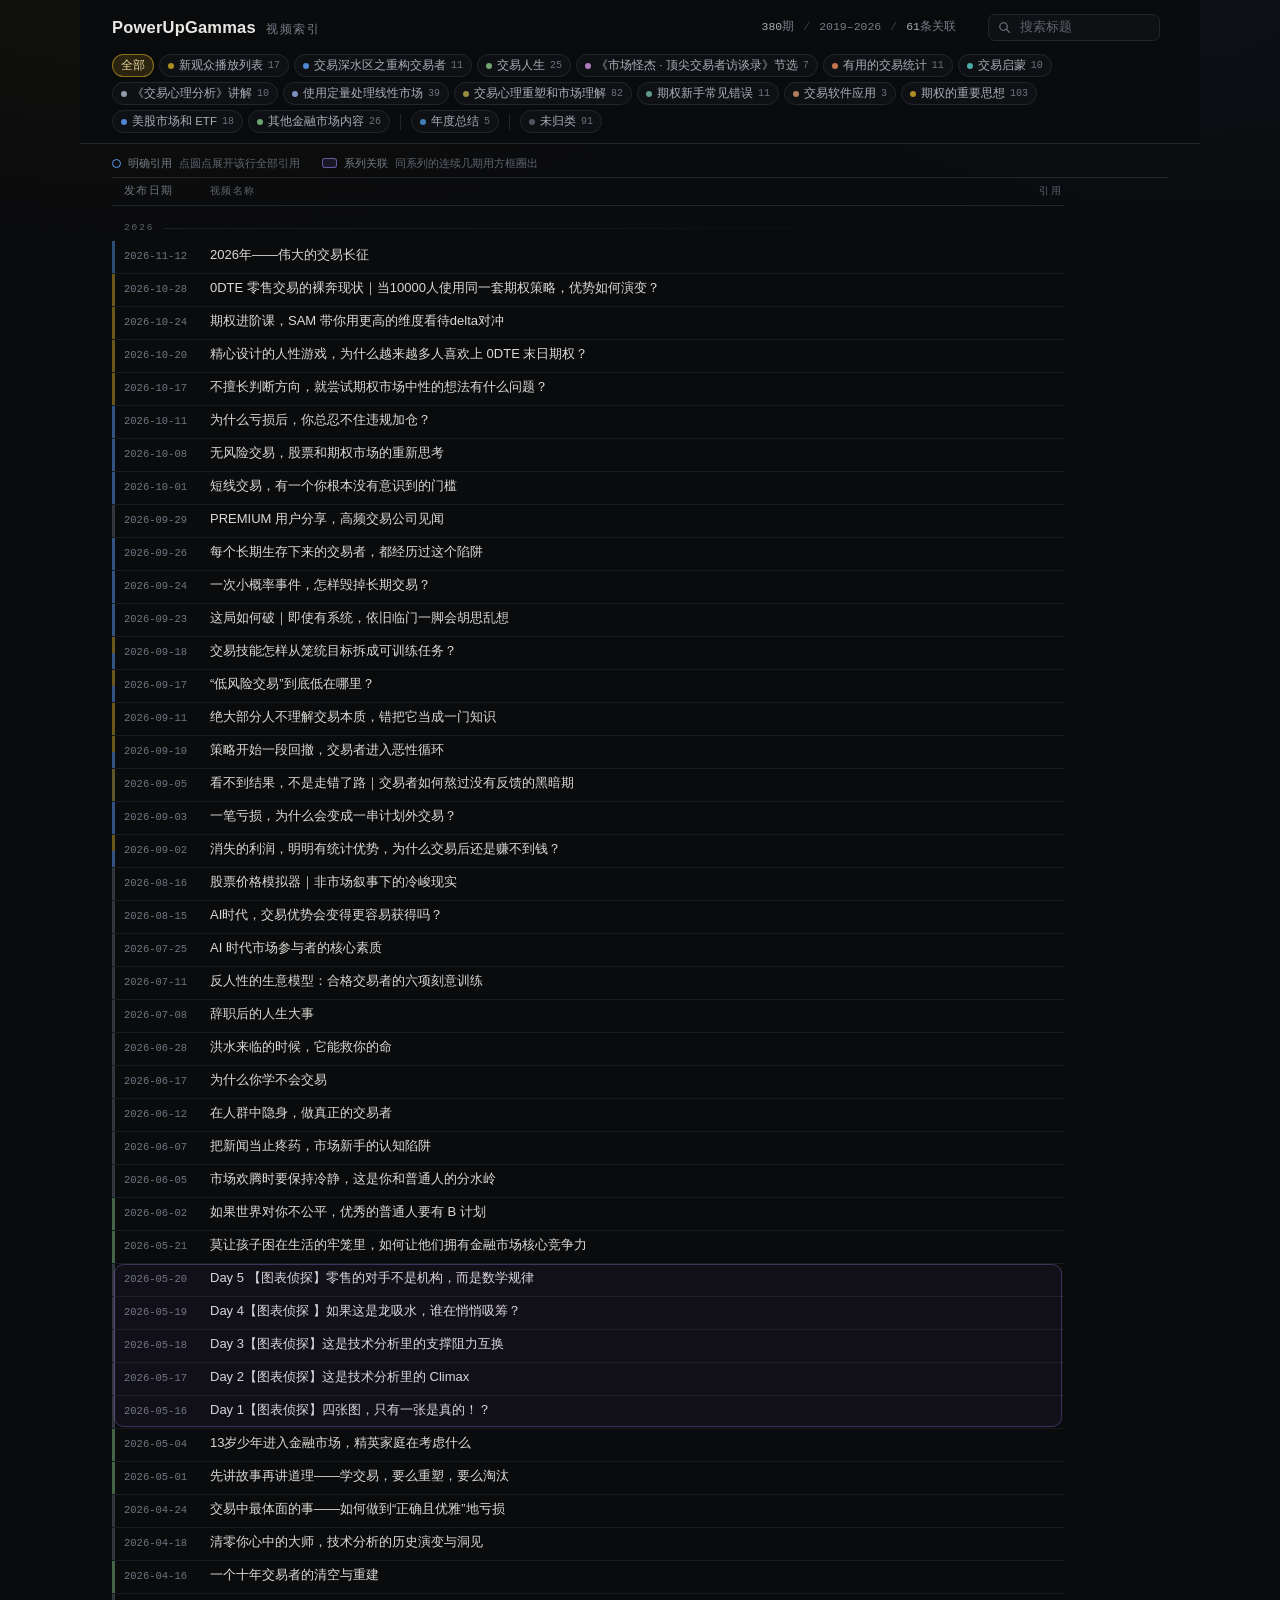
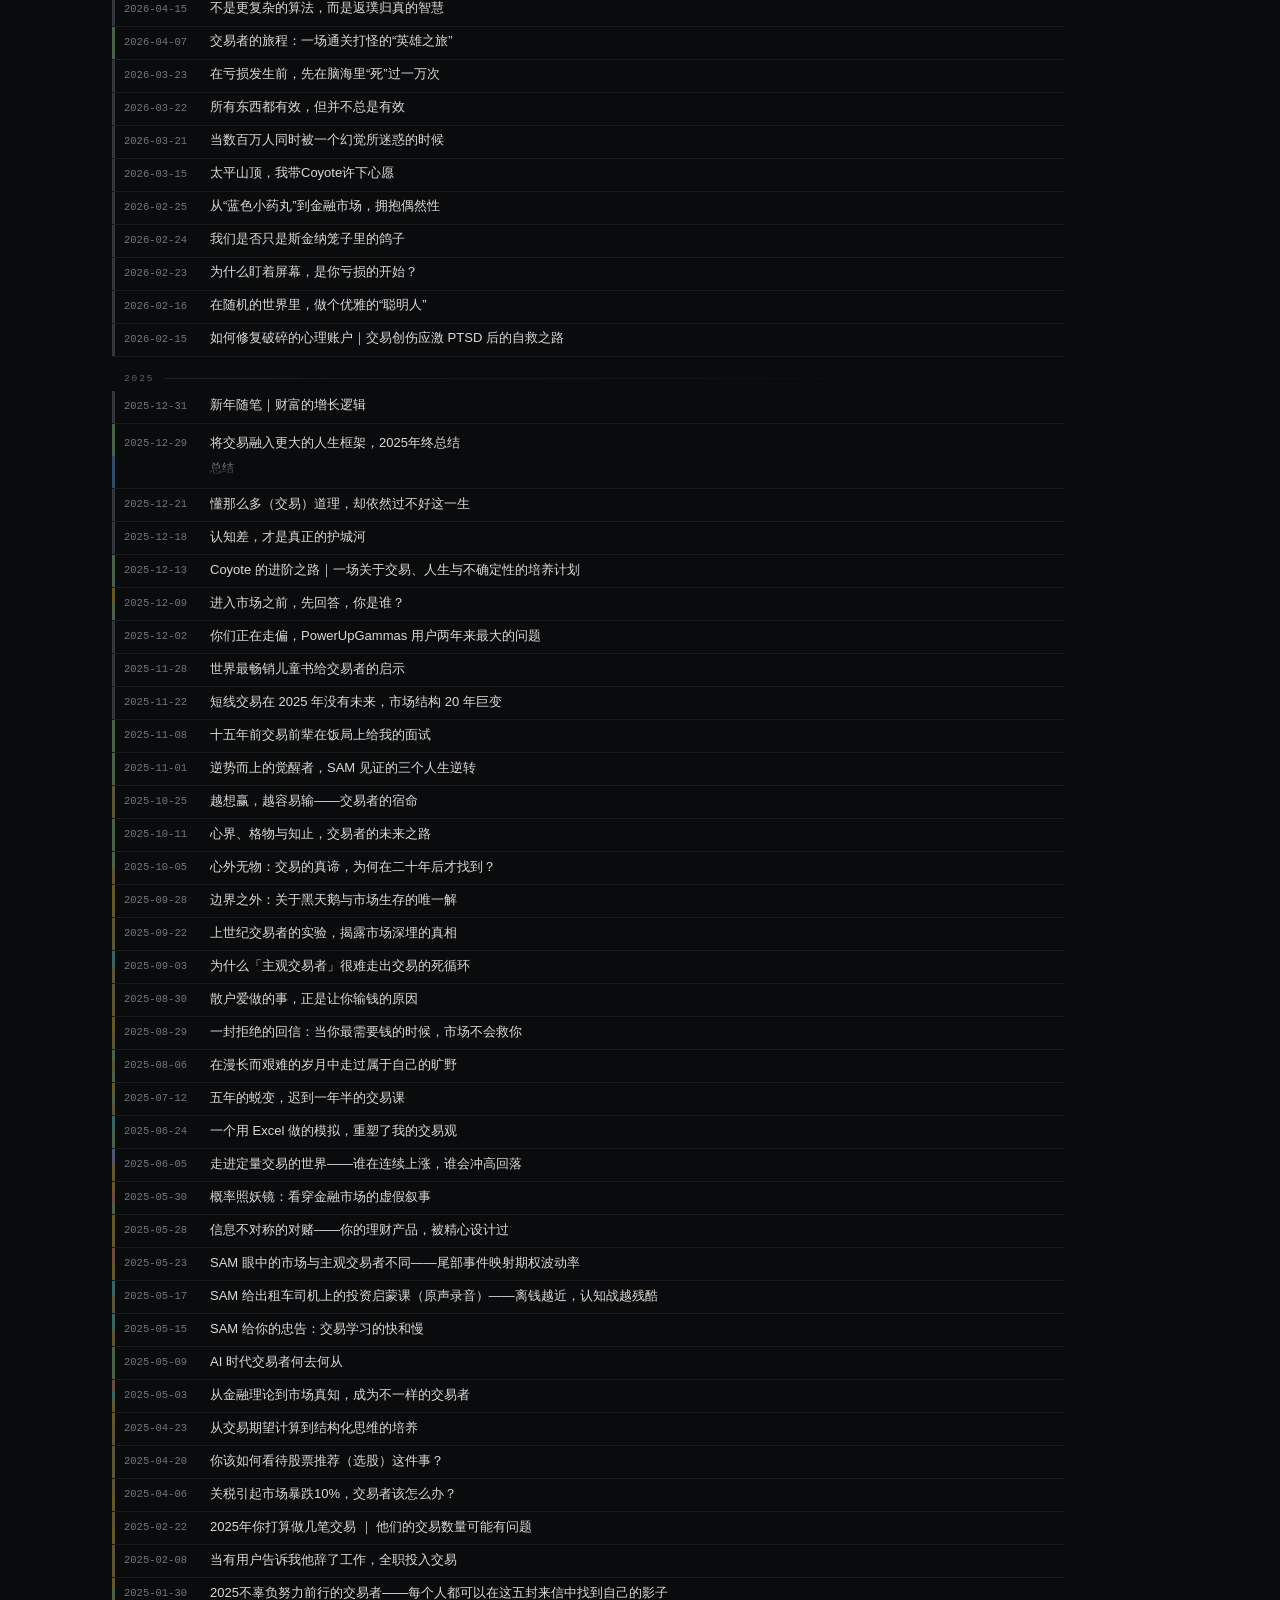
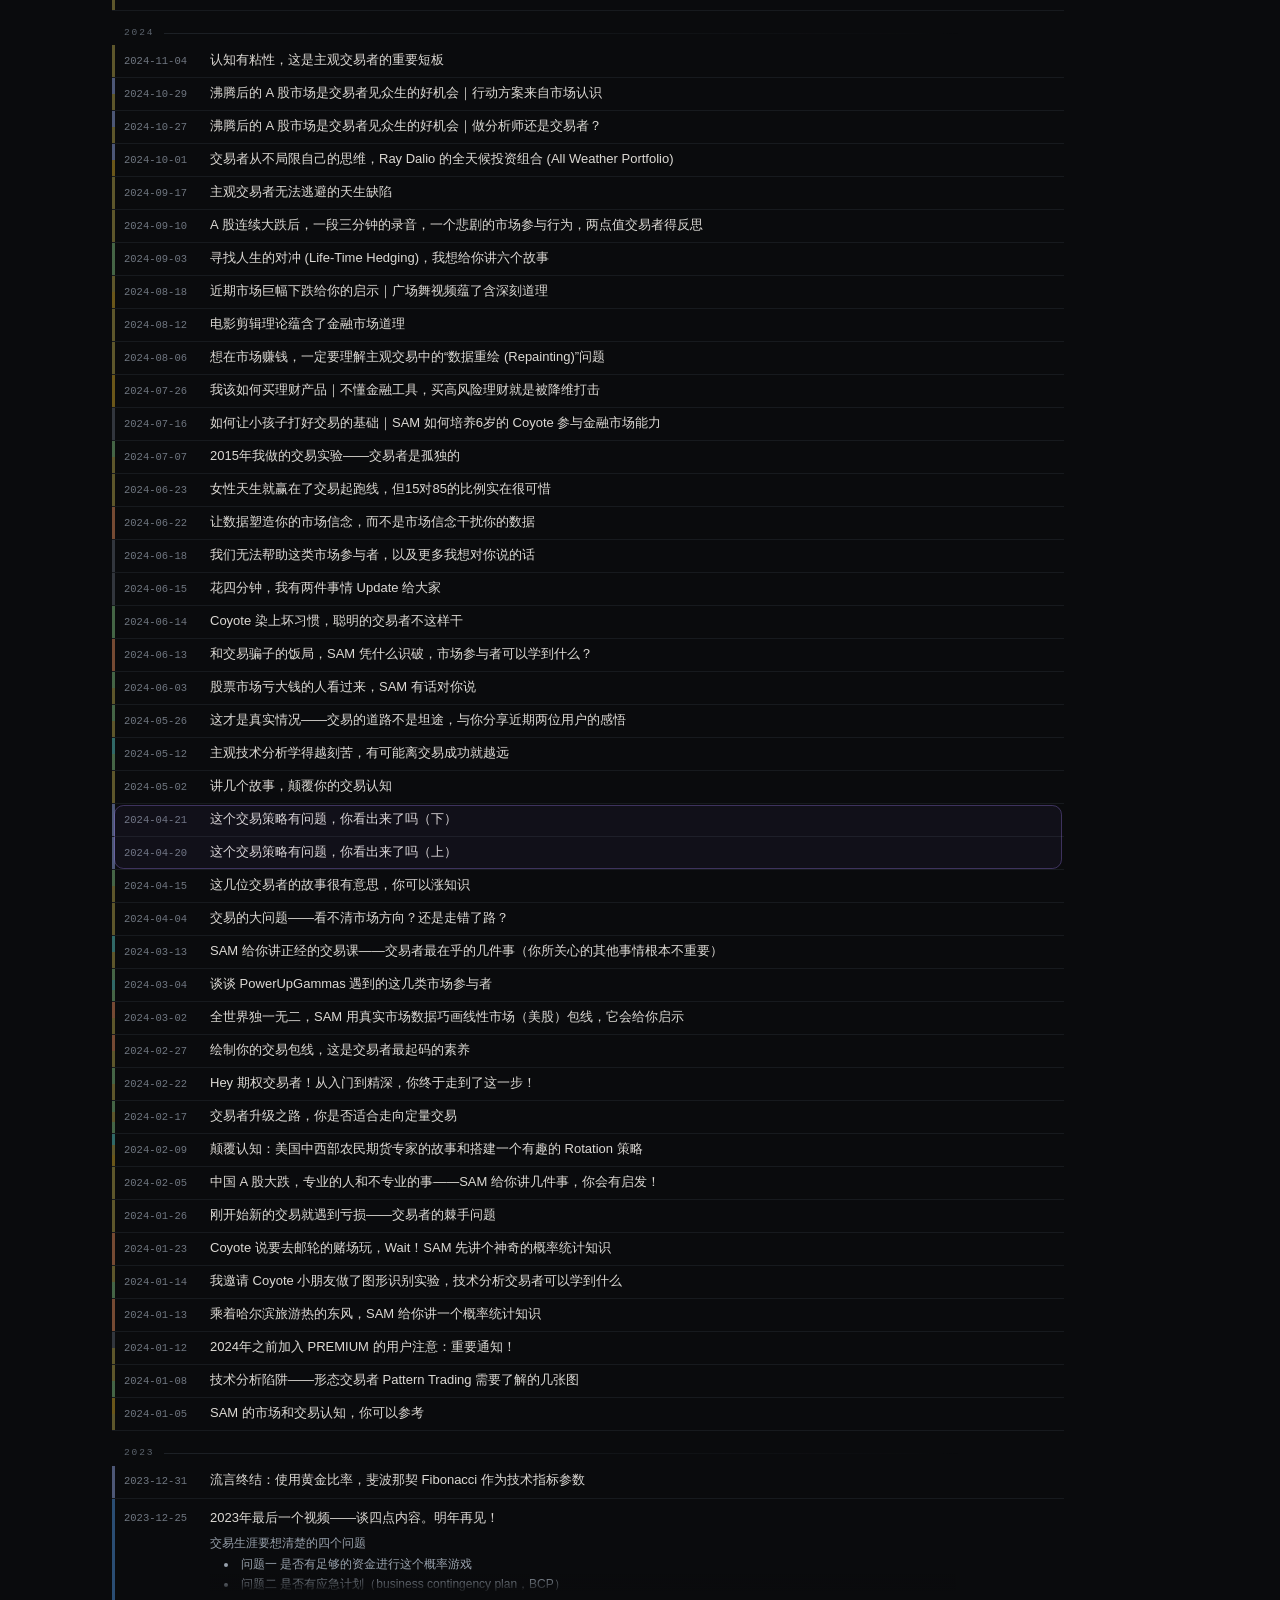
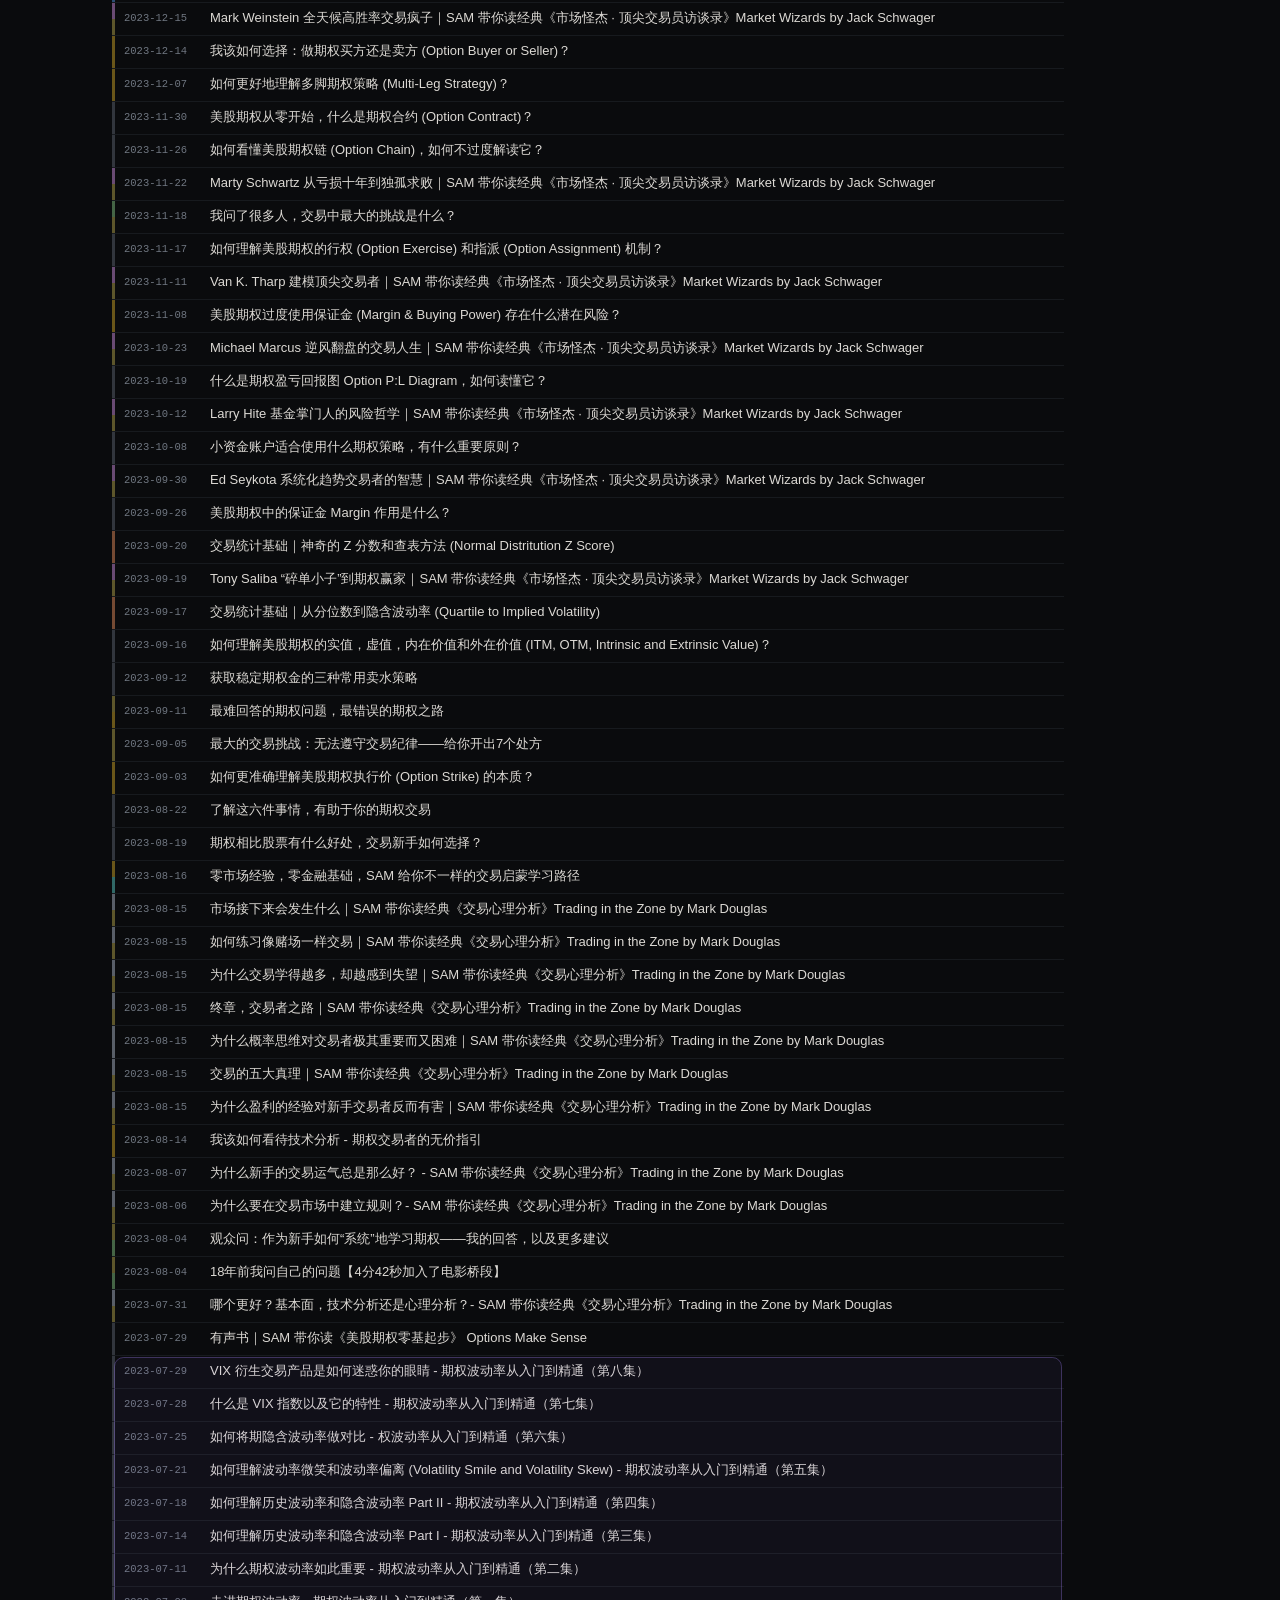
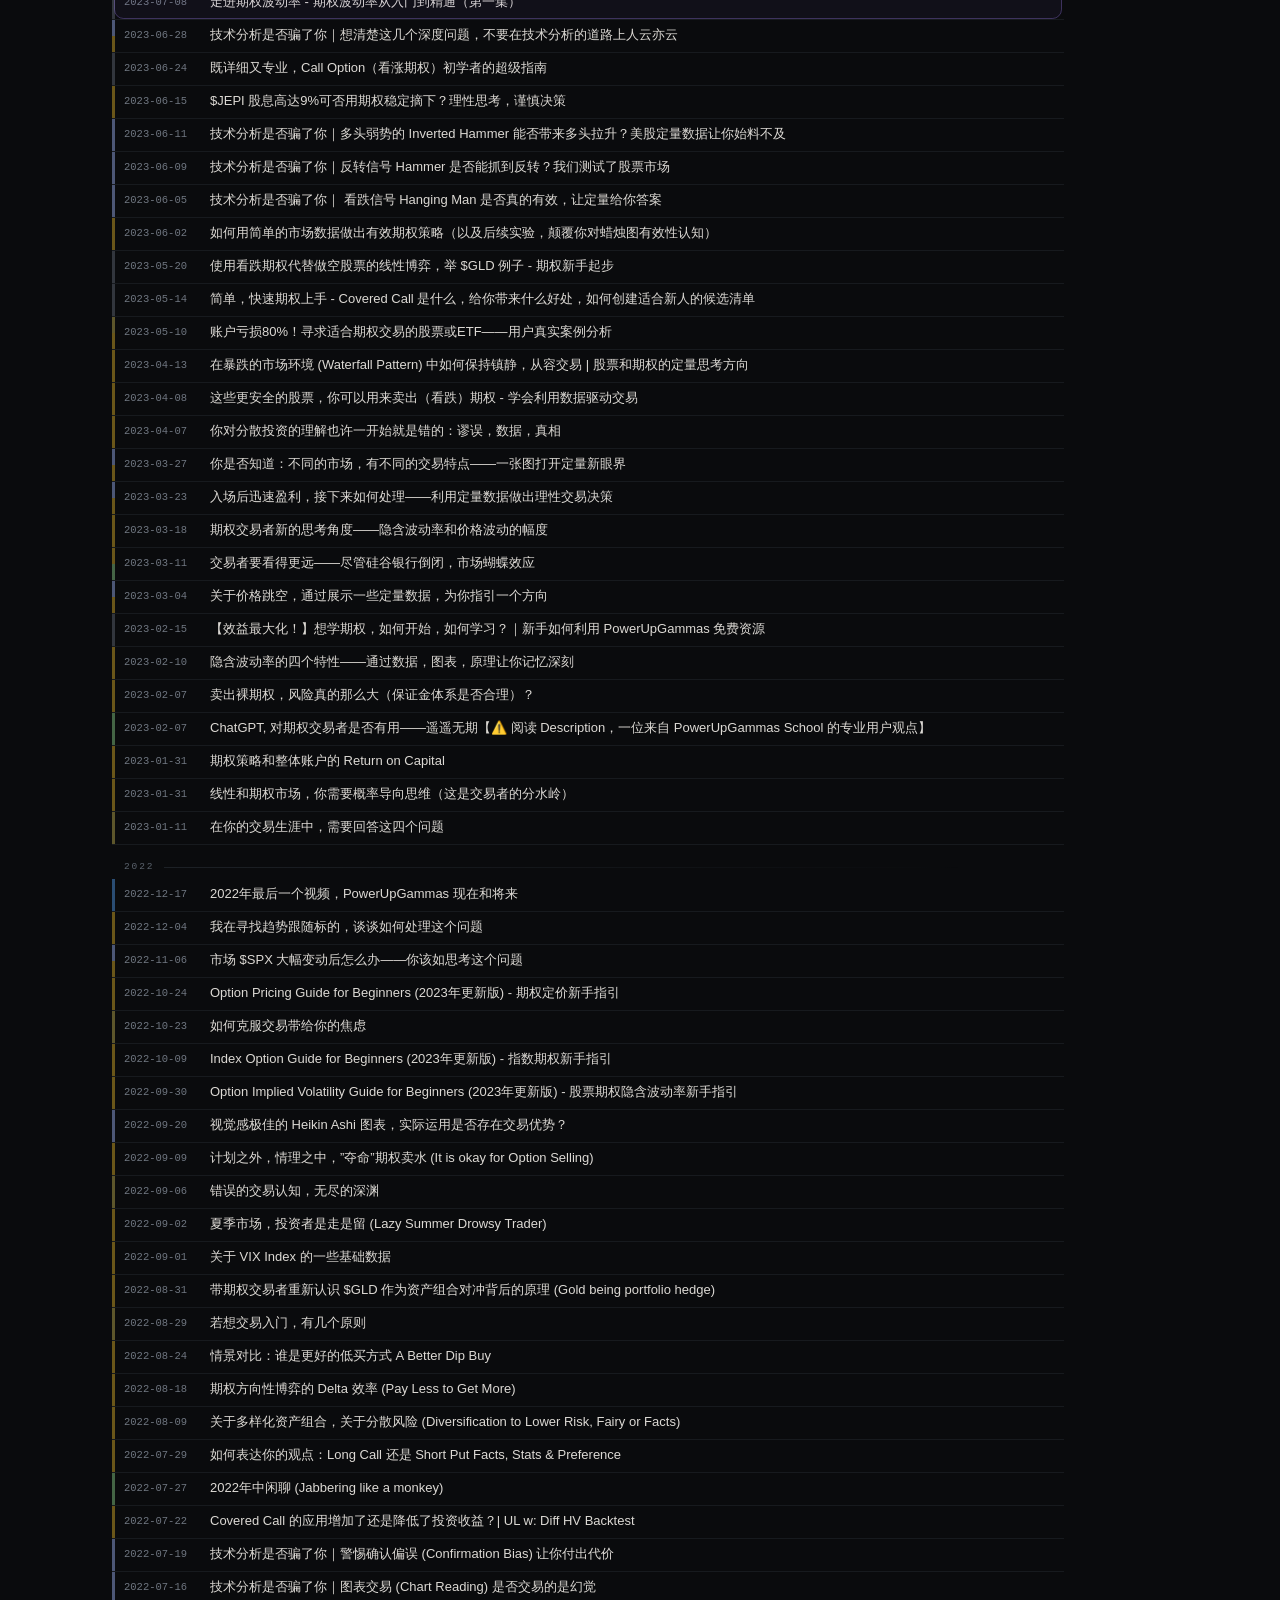
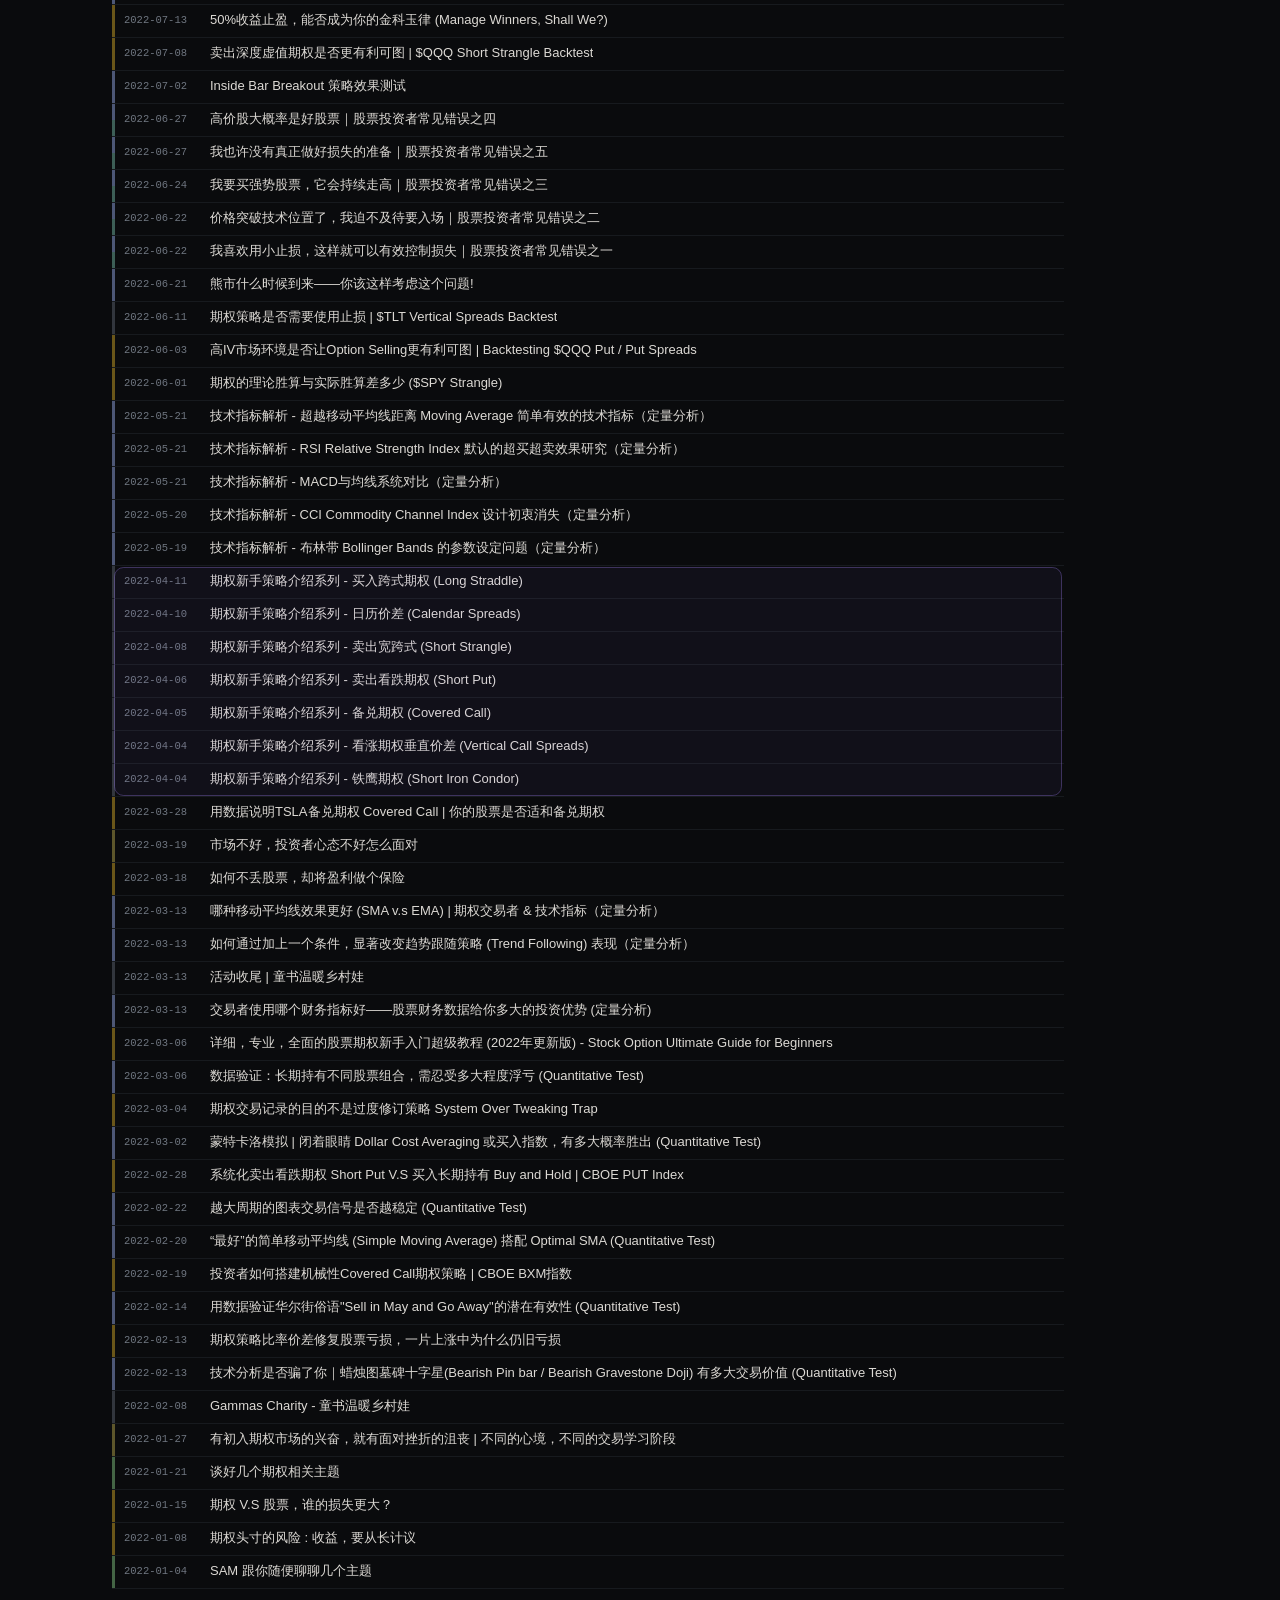
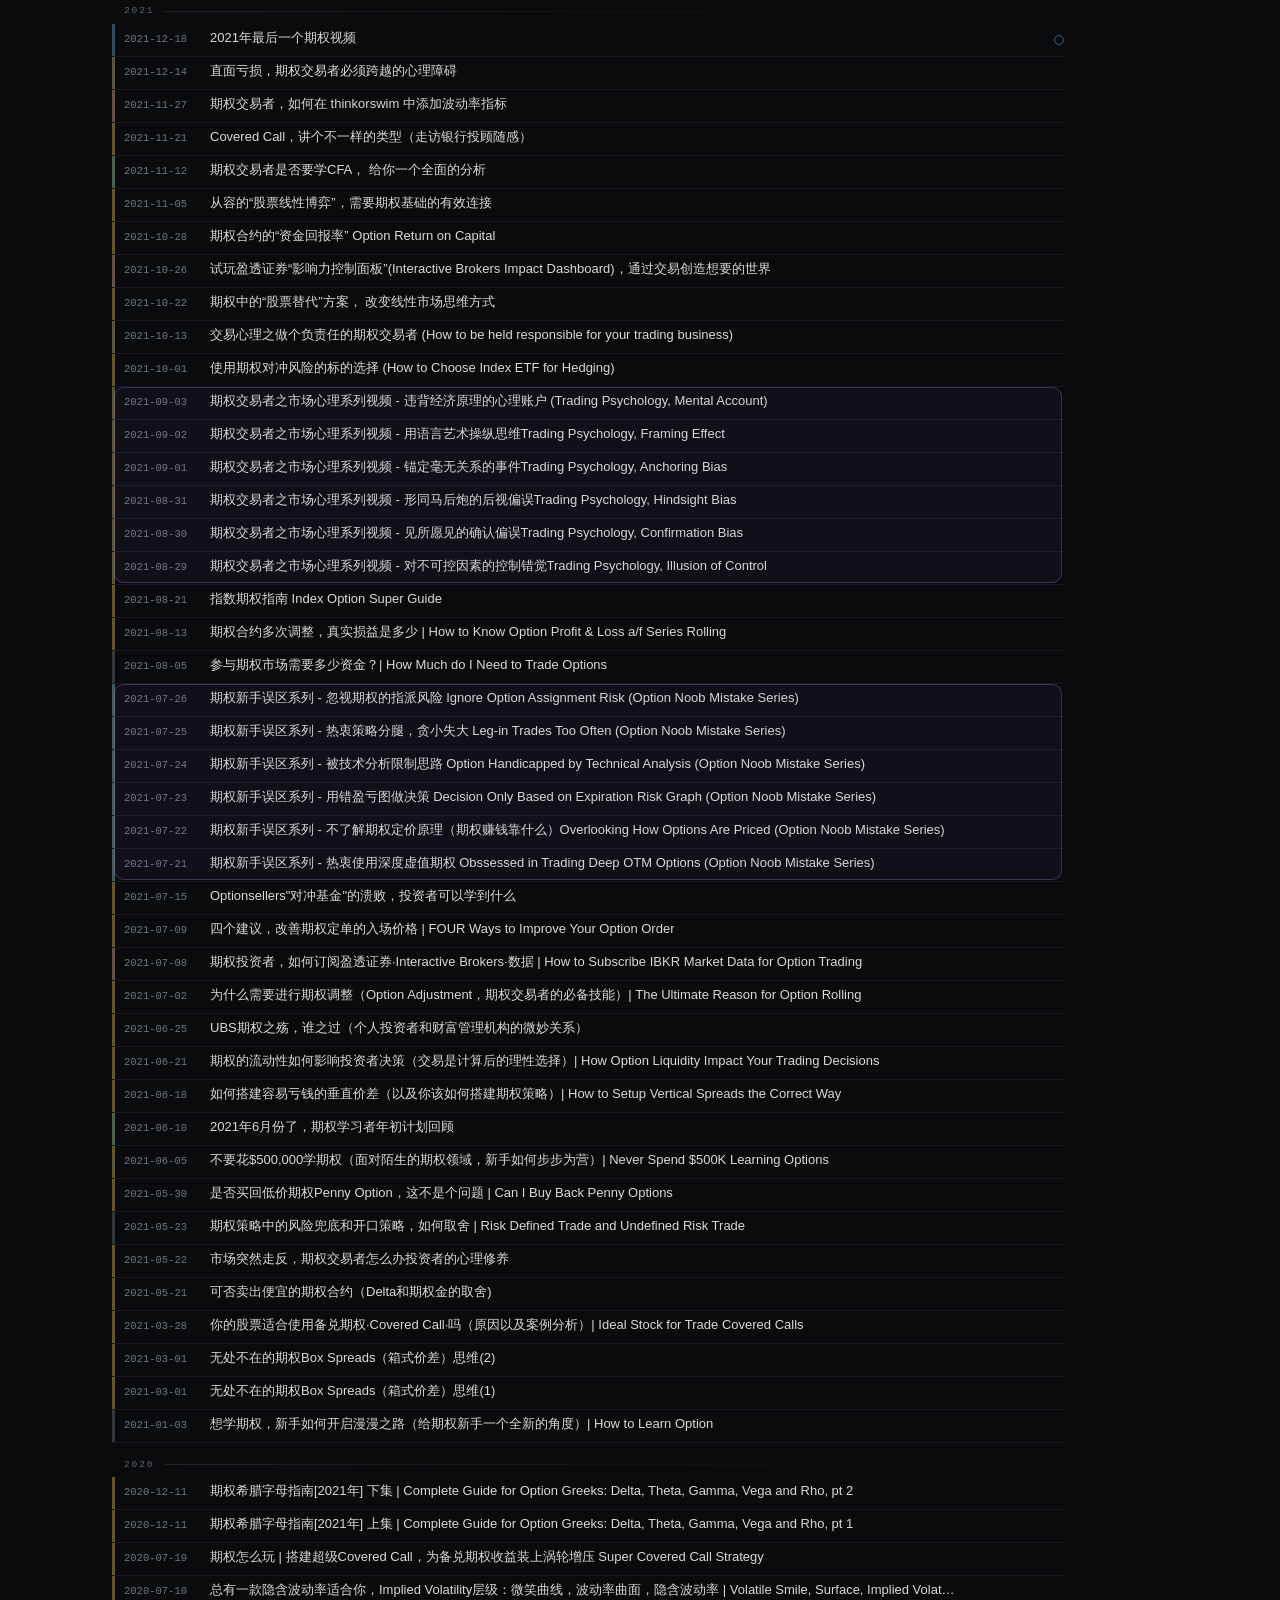
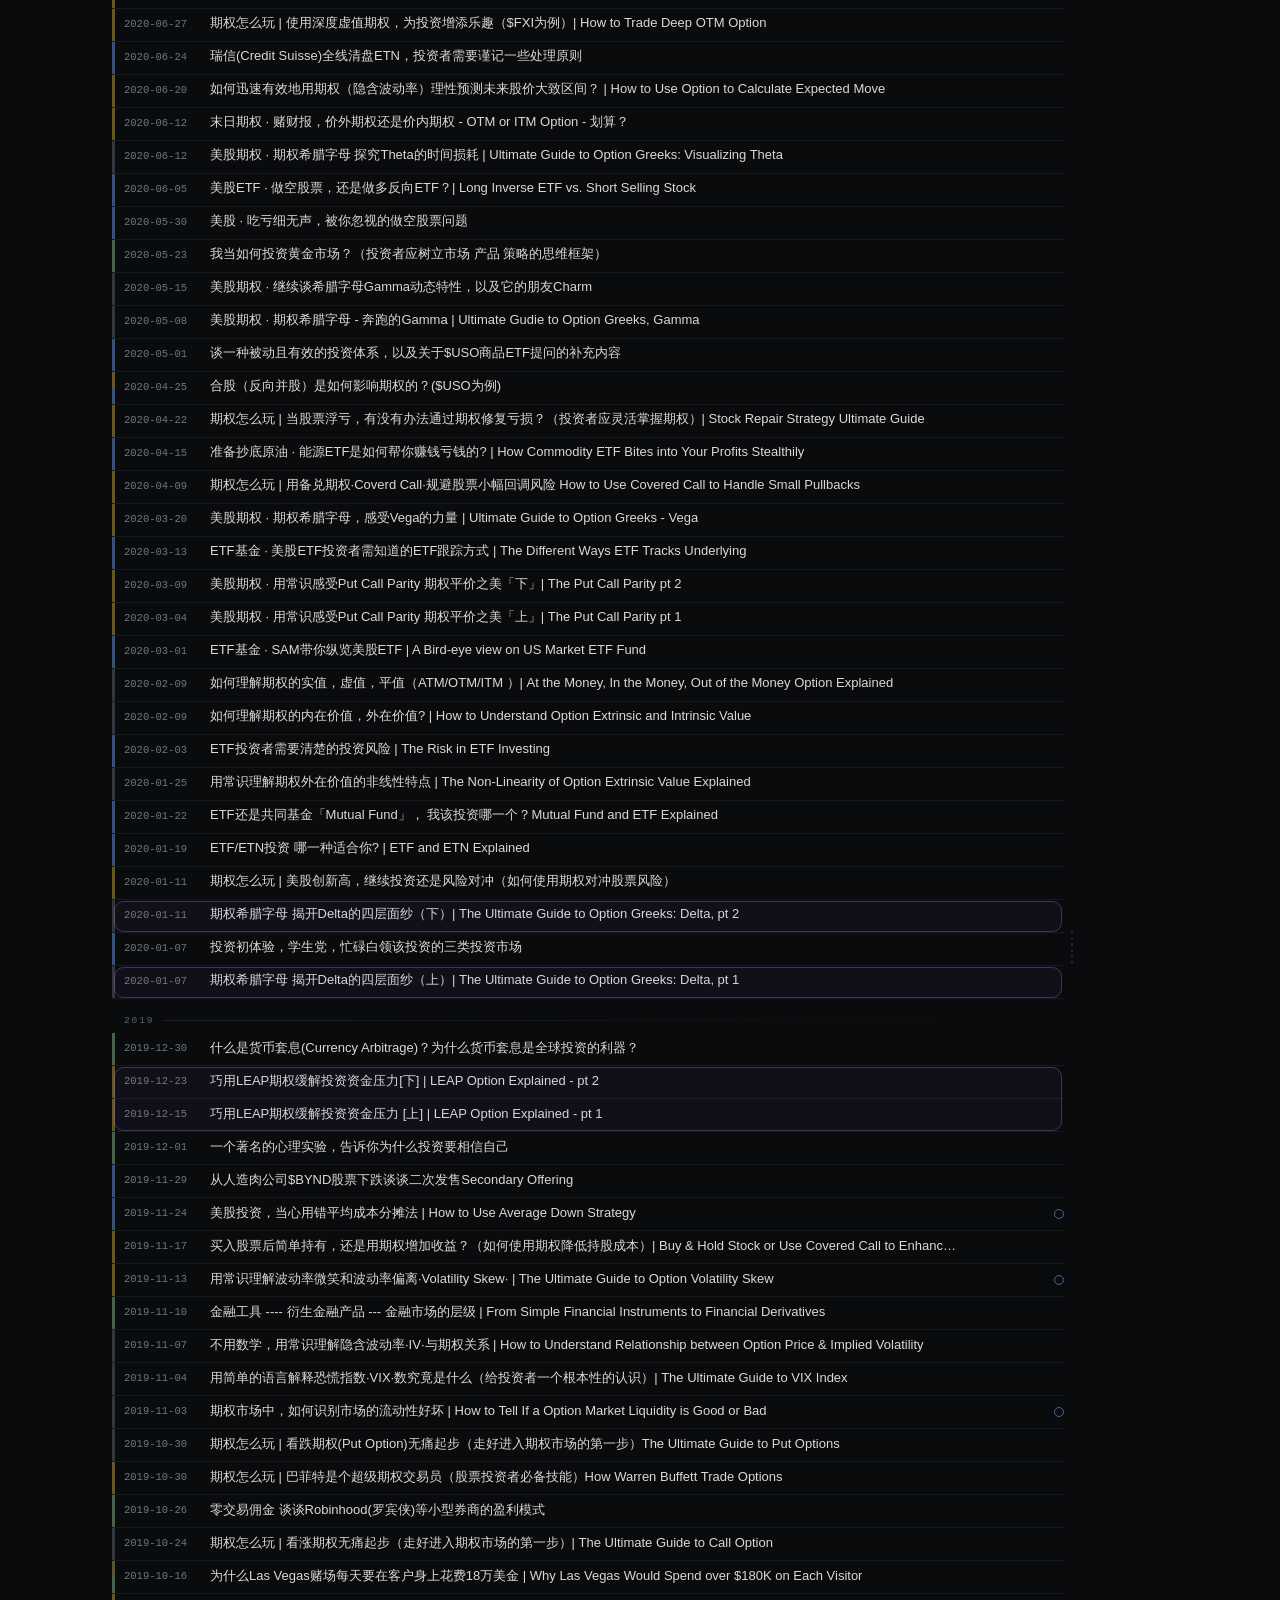
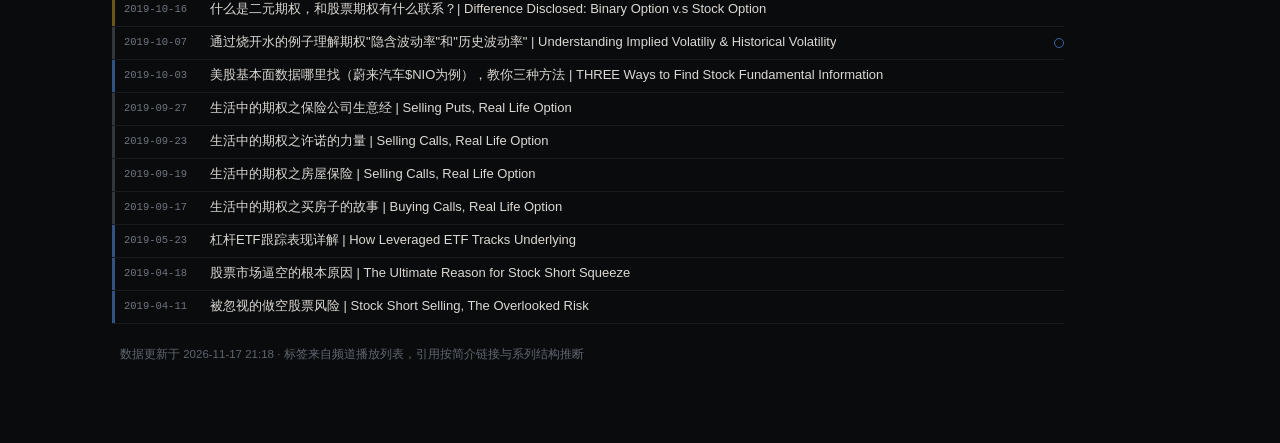
==== index.html @ 1a8c496b "笔记面板改为单栏所见即所得（Notion 式），支持 Tab 缩进与源码切换" ====
<!DOCTYPE html>
<html lang="zh-CN">
<head>
<meta charset="utf-8">
<meta name="viewport" content="width=device-width, initial-scale=1">
<title>PowerUpGammas · 视频索引</title>
<style>:root{
  --bg:#0a0b0d;
  --bg2:#0e1013;
  --surface:#121417;
  --surface2:#171a1e;
  --line:#22262c;
  --line2:#2c3138;
  --text:#e9e7e3;
  --text2:#a8adb6;
  --muted:#767d88;
  --gold:#c9a227;
  --blue:#5b9cf8;
  --violet:#9b7cf0;
  --amber:#e0a34a;
  --mono:"SF Mono",ui-monospace,"JetBrains Mono",Menlo,monospace;
  --sans:-apple-system,BlinkMacSystemFont,"SF Pro Text","PingFang SC","Hiragino Sans GB","Microsoft YaHei",sans-serif;
  --gutter:104px;
}
*{box-sizing:border-box}
[hidden]{display:none!important}
html,body{margin:0;padding:0}
html{-webkit-text-size-adjust:100%}
body{
  background:var(--bg);color:var(--text);font-family:var(--sans);
  font-size:14px;line-height:1.5;-webkit-font-smoothing:antialiased;
  text-rendering:optimizeLegibility;
}
body::before{
  content:"";position:fixed;inset:0;pointer-events:none;z-index:0;
  background:radial-gradient(1100px 520px at 12% -8%,rgba(201,162,39,.055),transparent 62%),
             radial-gradient(900px 460px at 92% 0%,rgba(91,156,248,.045),transparent 60%);
}
.wrap{position:relative;z-index:1;max-width:1120px;margin:0 auto;padding:0 32px 80px}

/* ---------- sticky head ---------- */
.stickyhead{
  position:sticky;top:0;z-index:40;
  background:linear-gradient(180deg,rgba(10,11,13,.97) 0%,rgba(10,11,13,.93) 100%);
  backdrop-filter:blur(14px);-webkit-backdrop-filter:blur(14px);
  border-bottom:1px solid var(--line);
  margin:0 -32px;padding:0 32px;
}
.head{display:flex;align-items:center;gap:16px;height:54px}
.brand{display:flex;align-items:baseline;gap:10px;min-width:0}
.ch{
  color:var(--text);text-decoration:none;font-size:16.5px;font-weight:650;
  letter-spacing:.2px;
}
.ch:hover{color:var(--gold)}
.sub{font-size:12px;color:var(--muted);letter-spacing:.14em}
.headmeta{
  margin-left:auto;display:flex;gap:0;align-items:center;
  font-family:var(--mono);font-size:11.5px;color:var(--muted);white-space:nowrap;
}
.headmeta b{color:var(--text2);font-weight:500}
.headmeta i{font-style:normal;opacity:.45;margin:0 9px}
.tools{display:flex;align-items:center;gap:8px;margin-left:16px}
.search{
  display:flex;align-items:center;gap:7px;padding:0 9px;height:27px;
  border:1px solid var(--line);border-radius:7px;background:var(--bg2);color:var(--muted);
  transition:border-color .16s,color .16s;
}
.search:focus-within{border-color:var(--line2);color:var(--text2)}
.search input{
  width:132px;background:none;border:0;outline:0;color:var(--text);
  font-family:var(--sans);font-size:12.5px;
}
.search input::placeholder{color:#5d646e}
.search input::-webkit-search-cancel-button{-webkit-appearance:none}

button.ghost{
  height:27px;padding:0 10px;border-radius:7px;cursor:pointer;
  border:1px solid var(--line);background:var(--bg2);color:var(--text2);
  font-family:var(--sans);font-size:12px;transition:.16s;
}
button.ghost:hover{border-color:var(--line2);color:var(--text)}
button.ghost.on{background:rgba(201,162,39,.13);border-color:rgba(201,162,39,.5);color:#e6c65c}
button.ghost.sm{height:24px;padding:0 9px;font-size:11.5px}
button.ghost .cnt{
  display:inline-block;margin-left:5px;font-family:var(--mono);font-size:10.5px;
  color:#e6c65c;opacity:.9;
}

/* ---------- tag bar ---------- */
.tagbar{
  display:flex;flex-wrap:wrap;align-items:center;gap:5px;
  padding:0 0 10px;
}
.tag{
  --tc:#8b95a3;
  display:inline-flex;align-items:center;gap:5px;height:23px;padding:0 8px;
  border:1px solid var(--line);border-radius:12px;background:var(--bg2);
  color:var(--text2);font-size:11.5px;cursor:pointer;transition:.14s;white-space:nowrap;
}
.tag:hover{border-color:var(--line2);color:var(--text)}
.tag .n{font-family:var(--mono);font-size:10px;color:#6b727d}
.tag .sw{width:6px;height:6px;border-radius:50%;background:var(--tc);opacity:.85}
.tag.all{font-weight:550}
.tag.on{
  background:color-mix(in srgb,var(--tc) 17%,transparent);
  border-color:color-mix(in srgb,var(--tc) 62%,transparent);
  color:color-mix(in srgb,var(--tc) 46%,#fff);
}
.tag.on .n{color:inherit;opacity:.6}
.tag.all.on{--tc:var(--gold)}
.tagbar .dvd{width:1px;height:16px;background:var(--line);margin:0 5px}

/* ---------- legend ---------- */
.legend{
  display:flex;align-items:center;gap:22px;flex-wrap:wrap;
  padding:11px 0 5px;font-size:11px;color:var(--muted);
}
.lg{display:inline-flex;align-items:center;gap:7px}
.lg em{font-style:normal;color:#5f6670}
.dot{width:9px;height:9px;border-radius:50%;display:inline-block}
.dot.mention{background:transparent;border:1.5px solid var(--blue)}
.fbox{
  width:15px;height:10px;border-radius:3px;display:inline-block;
  border:1px solid rgba(155,124,240,.62);background:rgba(155,124,240,.1);
}
.hint{margin-left:auto;color:#6b7280}
.lg.dim{color:#6b7280;font-size:11px}

/* ---------- board ---------- */
.board{position:relative;border-top:1px solid var(--line)}
.cols{
  display:grid;grid-template-columns:86px minmax(0,1fr) 96px;
  padding:6px 0 6px 12px;margin-right:var(--gutter);
  font-size:9.5px;letter-spacing:.14em;color:#5c636d;text-transform:uppercase;
  border-bottom:1px solid var(--line);
}
.cols .c-refs{text-align:right;padding-right:2px}
.list{position:relative;padding-right:var(--gutter)}

.row{
  scroll-margin-top:132px;
  display:grid;grid-template-columns:86px minmax(0,1fr) 96px;
  align-items:center;min-height:33px;padding:0 0 0 12px;
  border-bottom:1px solid #171a1e;position:relative;
  transition:background .14s;
}
.row:not(.hidden):hover{background:#111418}
.row.has-note{align-items:start;padding-top:10px;padding-bottom:10px}
.row.has-note .c-date,.row.has-note .c-refs{padding-top:2px}
.row.hidden{display:none}
.row .stripe{position:absolute;left:0;top:0;bottom:0;width:3px;opacity:.5}
.row:hover .stripe{opacity:.85}
.c-title{min-width:0;padding-right:12px}
.c-title a{
  color:#dcd9d4;text-decoration:none;font-size:13px;line-height:1.32;
  /* 按文字宽度收缩：标题右侧的空白留给「点空白开笔记」，而不是被链接吃掉 */
  display:inline-block;max-width:100%;
  overflow:hidden;text-overflow:ellipsis;white-space:nowrap;vertical-align:top;
  transition:color .14s;
}
.row:hover .c-title a{color:#fff}
.c-title a:hover{color:var(--gold)}
.c-date{
  font-family:var(--mono);font-size:10.5px;color:#6f7680;
  font-variant-numeric:tabular-nums;
}
.c-refs{display:flex;gap:7px;justify-content:flex-end;align-items:center;padding-right:0;flex-wrap:wrap}

.badge{
  width:10px;height:10px;min-width:10px;border-radius:50%;cursor:pointer;
  padding:0;background:transparent;position:relative;transition:.14s;
}
.badge::after{content:"";position:absolute;inset:-7px;border-radius:50%}
.badge.mention{border:1px solid rgba(91,156,248,.62)}
.badge.series{border:1px solid rgba(155,124,240,.7);position:relative}
.badge.series::before{
  content:"";position:absolute;inset:2px;border-radius:50%;
  border:1px solid rgba(155,124,240,.5);
}
.badge:hover{border-color:var(--blue);background:rgba(91,156,248,.3);transform:scale(1.28)}
.badge.series:hover{border-color:var(--violet);background:rgba(155,124,240,.3)}
.badge.sel{background:var(--blue);border-color:var(--blue);box-shadow:0 0 0 3px rgba(91,156,248,.14)}
.badge.series.sel{background:var(--violet);border-color:var(--violet);box-shadow:0 0 0 3px rgba(155,124,240,.16)}

.penbtn{
  display:none;height:18px;padding:0 6px;border-radius:10px;cursor:pointer;
  border:1px solid rgba(201,162,39,.45);background:rgba(201,162,39,.1);
  color:#dcc06a;font-size:10px;font-family:var(--sans);
}
.dev .penbtn{display:inline-flex;align-items:center}
.dev .row:not(.hidden){cursor:pointer}
.dev .row .c-title a{cursor:pointer}
.dev .c-refs{flex-wrap:nowrap;gap:6px}

/* row states */
.row.is-source{background:rgba(201,162,39,.07)}
.row.is-source .stripe{opacity:1;background:var(--gold)!important}
.row.is-target{background:rgba(91,156,248,.1)}
.row.is-target .c-title a{color:#fff}
.row.is-temp .c-date::after{
  content:"临时";margin-left:7px;font-size:9.5px;color:var(--amber);
  border:1px solid rgba(224,163,74,.4);border-radius:3px;padding:0 3px;
  font-family:var(--sans);letter-spacing:.04em;
}
.row.is-target::before{
  content:"";position:absolute;left:0;top:0;bottom:0;width:2px;background:var(--blue);
}
.row.flash{animation:flash .9s ease-out}
@keyframes flash{0%{background:rgba(91,156,248,.28)}100%{background:rgba(91,156,248,.1)}}

/* year divider */
.yr{
  display:flex;align-items:center;gap:10px;
  padding:15px 0 5px 12px;margin-right:var(--gutter);
  font-family:var(--mono);font-size:9.5px;letter-spacing:.2em;color:#5b636d;
}
.yr::after{content:"";flex:1;height:1px;background:linear-gradient(90deg,#1d2126,transparent)}
.yr.hidden{display:none}

/* links svg */
.links{
  position:absolute;top:0;right:0;width:var(--gutter);height:100%;
  pointer-events:none;overflow:visible;z-index:2;
}
.frames{
  position:absolute;top:0;left:0;width:calc(100% - var(--gutter));height:100%;
  pointer-events:none;overflow:visible;z-index:2;
}
.links path{fill:none;stroke-width:1.1}

/* ---------- editor ---------- */
.row.editing{background:#101317}
.editor{
  grid-column:1/-1;padding:2px 0 16px 40px;display:flex;flex-direction:column;gap:12px;
  animation:fade .18s ease-out;
}
/* 只做位移，不用 opacity：动画被暂停或系统减少动效时内容也不会消失 */
@keyframes fade{from{transform:translateY(-3px)}to{transform:none}}
.ed-row{display:flex;align-items:flex-start;gap:10px}
.ed-label{
  width:52px;flex:none;font-size:10.5px;letter-spacing:.1em;color:#5f6670;
  padding-top:5px;text-transform:uppercase;
}
.ed-body{display:flex;flex-wrap:wrap;gap:5px;align-items:center;flex:1}
.tag.mini{height:22px;font-size:11px;padding:0 8px}
.tag.mini.on{font-weight:500}
.refitem .rdot{
  width:8px;height:8px;border-radius:50%;flex:none;
  border:1px solid rgba(91,156,248,.65);
}
.refitem.series .rdot{border-color:rgba(155,124,240,.75);box-shadow:inset 0 0 0 1px rgba(155,124,240,.45)}
.editor button.ghost{border-color:#2c3138;background:#15181c}
.refitem{
  display:inline-flex;align-items:center;gap:5px;height:24px;padding:0 4px 0 7px;
  border-radius:12px;border:1px solid var(--line2);background:#15181c;
  font-size:11px;color:var(--text2);cursor:pointer;max-width:100%;
}
.refitem:hover{border-color:#3d444d}
.refitem .rd{font-family:var(--mono);font-size:9.5px;color:#6f7680;flex:none}
.refitem .rt{color:#d6d3ce;overflow:hidden;text-overflow:ellipsis;white-space:nowrap}
.refitem .mk{
  flex:none;font-size:9px;line-height:12px;color:#caa227;padding:0 2px;
  border:1px solid rgba(201,162,39,.35);border-radius:3px;
}
.refitem .x{
  cursor:pointer;color:#6b7280;font-size:13px;line-height:1;padding:0 3px;flex:none;
}
.refitem .x:hover{color:#e07070}
.refitem.series{border-style:dashed}
.refinput{
  height:26px;min-width:190px;padding:0 9px;border-radius:6px;
  border:1px solid var(--line);background:var(--bg2);color:var(--text);
  font-family:var(--sans);font-size:12px;outline:0;
}
.refinput:focus{border-color:var(--line2)}

/* ---------- 选目标 ---------- */
.picking .row:not(.hidden){cursor:crosshair}
.picking .row.pick-src{cursor:default;background:#101317}
.picking .row.pick-used{opacity:.42;cursor:not-allowed}
.picking .row:not(.pick-src):not(.pick-used):hover{background:rgba(91,156,248,.09);box-shadow:inset 0 0 0 1px rgba(91,156,248,.38)}
.picking .row:not(.pick-src):not(.pick-used):hover .c-title a{color:#fff}
.picking .row:not(.pick-src):not(.pick-used):hover .c-refs::before{
  content:"＋ 引用";font-size:9.5px;color:#85b7eb;margin-right:2px;white-space:nowrap;
}
.picking .row.pick-used .c-refs::before{
  content:"已引用";font-size:9.5px;color:#6f7680;margin-right:2px;white-space:nowrap;
}
.ed-pick{
  margin:2px 0 0 62px;padding:8px;display:flex;flex-direction:column;gap:7px;
  border:1px solid var(--line2);border-radius:10px;background:#121519;
}
.pk-head{display:flex;align-items:center;gap:8px;font-size:11px;color:#8a9099}
.pk-k{
  flex:none;font-size:10px;color:#85b7eb;padding:0 5px;border-radius:4px;
  border:1px solid rgba(91,156,248,.4);background:rgba(91,156,248,.1);
}
.pk-sub{flex:1;min-width:0;overflow:hidden;text-overflow:ellipsis;white-space:nowrap}
.pk-input{width:100%;min-width:0}
.pk-list{max-height:300px;overflow:auto;display:flex;flex-direction:column;gap:1px}
.pk-group{font-size:10px;letter-spacing:.08em;color:#6f7680;padding:7px 8px 3px}
.pk-item{
  display:flex;align-items:center;gap:8px;padding:5px 8px;border-radius:5px;
  cursor:pointer;font-size:12px;
}
.pk-item:hover,.pk-item.cur{background:#1d2228}
.pk-item.used{opacity:.45;cursor:default}
.pk-item.used:hover{background:none}
.pk-d{font-family:var(--mono);font-size:10px;color:#6f7680;flex:none}
.pk-t{flex:1;min-width:0;overflow:hidden;text-overflow:ellipsis;white-space:nowrap;color:#d6d3ce}
.pk-item.used .pk-t{color:#8a9099}
.pk-t mark{background:rgba(201,162,39,.22);color:#f0d98a;border-radius:2px;padding:0 1px}
.pk-m{
  flex:none;max-width:190px;overflow:hidden;text-overflow:ellipsis;white-space:nowrap;
  font-size:10px;color:#7d848e;
}
.pk-st{flex:none;font-size:10px;padding:1px 4px;border-radius:3px;border:1px solid transparent}
.pk-st.on{color:#7d848e;border-color:var(--line2)}
.pk-st.rev{color:#e0a34a;border-color:rgba(224,163,74,.4);background:rgba(224,163,74,.08)}
.pk-st.ser{color:#b9a4f5;border-color:rgba(155,124,240,.4);background:rgba(155,124,240,.08)}
.pk-empty{padding:10px 8px;font-size:11.5px;color:#7f858e}

/* ---------- drawer ---------- */
.drawer{
  position:fixed;right:24px;bottom:24px;width:452px;max-width:calc(100vw - 48px);
  max-height:min(64vh,560px);z-index:60;display:flex;flex-direction:column;
  background:#0f1215;border:1px solid var(--line2);border-radius:12px;
  box-shadow:0 24px 60px rgba(0,0,0,.6);
}
.drawer-head{
  display:flex;align-items:center;gap:10px;padding:12px 14px;
  border-bottom:1px solid var(--line);font-size:12.5px;
}
.drawer-sub{font-family:var(--mono);font-size:11px;color:var(--muted)}
.drawer-head button{margin-left:auto}
.drawer-body{overflow:auto;padding:8px 14px 14px}
.pi-intro{
  margin:8px 0 4px;padding:11px 13px;border-radius:8px;
  background:#0d1013;border:1px solid #1c2026;
  font-size:11.5px;line-height:1.68;color:#98a0aa;
}
.pi-intro p{margin:0 0 7px}
.pi-intro p:last-child{margin:0}
.pi-intro em{font-style:normal;color:#c6c2ba}
.pi-intro b{color:#d8d4cc;font-weight:600}
.pi-intro ul{margin:7px 0 8px;padding-left:0;list-style:none}
.pi-intro li{position:relative;padding-left:12px;margin-bottom:4px}
.pi-intro li::before{
  content:"";position:absolute;left:2px;top:.72em;width:3px;height:3px;
  border-radius:50%;background:#4a515b;
}
.pi-intro .dim{color:#6b7280;font-size:11px;margin-top:8px}
.pi-empty{
  padding:18px 0 22px;text-align:center;color:#5f6670;font-size:12px;
}
.pi{padding:11px 0;border-bottom:1px solid #191c21}
.pi:last-child{border-bottom:0}
.pi-t{font-size:12.5px;color:#d5d2cd;margin-bottom:3px}
.pi-t a{color:inherit;text-decoration:none}
.pi-t a:hover{color:var(--gold)}
.pi-m{font-family:var(--mono);font-size:10.5px;color:#5f6670;margin-bottom:5px}
.pi-e{
  font-size:11.5px;color:#9aa1ab;line-height:1.55;background:#12151a;
  border-left:2px solid #2a2f36;padding:6px 9px;border-radius:0 4px 4px 0;margin-bottom:7px;
}
.pi-a{display:flex;gap:6px;align-items:center;flex-wrap:wrap}
.pi-a select{
  height:24px;background:var(--bg2);color:var(--text2);border:1px solid var(--line);
  border-radius:5px;font-size:11.5px;max-width:230px;font-family:var(--sans);
}

/* ---------- footer / toast ---------- */
.foot{
  display:flex;gap:8px;flex-wrap:wrap;align-items:center;
  padding:22px 0 0;font-size:11.5px;color:#5f6670;
}
.foot .sep{opacity:.5}
.foot code{font-family:var(--mono);font-size:11px;color:#7d848e}
.toast{
  position:fixed;left:50%;bottom:28px;transform:translateX(-50%);
  display:flex;align-items:center;gap:12px;max-width:calc(100vw - 40px);
  background:#1a1e23;border:1px solid var(--line2);color:var(--text);
  padding:9px 16px;border-radius:8px;font-size:12.5px;z-index:80;
  box-shadow:0 14px 40px rgba(0,0,0,.55);
  animation:fade .2s ease-out;
}
.toast-act{
  flex:none;border:0;background:none;padding:0;cursor:pointer;
  color:#85b7eb;font-family:var(--sans);font-size:12.5px;
  text-decoration:underline;text-underline-offset:2px;
}
.toast-act:hover{color:#b5d4f4}

/* ---------- 模式标识 ---------- */
.modechip{
  font-size:10px;letter-spacing:.08em;color:#e6c65c;
  border:1px solid rgba(201,162,39,.45);background:rgba(201,162,39,.12);
  border-radius:4px;padding:1px 6px;
}
.devtools{display:inline-flex;gap:6px;align-items:center}

/* ---------- 行内笔记（只读展示） ---------- */
.c-note{display:none}
.c-note.has{
  display:block;overflow:hidden;position:relative;
  max-height:calc(1.62em * 3);margin-top:4px;font-size:12px;line-height:1.62;
  color:#98a1ac;cursor:pointer;
}
.c-note.has::after{
  content:"";position:absolute;left:0;right:0;bottom:0;height:1.5em;
  background:linear-gradient(180deg,rgba(10,11,13,0),rgba(10,11,13,.92));
  pointer-events:none;
}
.c-note.has.open{max-height:none}
.c-note.has.open::after{display:none}
.c-note.has:hover{color:#b6bec8}
.c-note p{margin:0 0 2px}
.c-note p:last-child{margin:0}
.c-note h1,.c-note h2,.c-note h3{font-size:12.5px;font-weight:600;color:#c3cad3;margin:4px 0 2px}
.c-note li{margin-left:14px;list-style:disc}
.c-note blockquote{
  border-left:2px solid #2b3138;padding-left:8px;color:#8b939d;margin:2px 0;
}
.c-note code{
  font-family:var(--mono);font-size:11px;background:#171b20;border-radius:3px;padding:0 3px;
}
.c-note pre{
  font-family:var(--mono);font-size:11px;background:#12151a;border:1px solid #1d2127;
  border-radius:5px;padding:6px 8px;margin:3px 0;white-space:pre-wrap;
}
.c-note a{color:#78aef8}
.c-note hr{border:0;border-top:1px solid #232830;margin:5px 0}

/* ---------- 笔记编辑面板 ---------- */
.np{
  grid-column:1/-1;padding:4px 0 16px 12px;
  animation:fade .18s ease-out;
}
.np-bar{display:flex;align-items:center;gap:10px;margin-bottom:8px}
.np-label{font-size:10.5px;letter-spacing:.12em;color:#5f6670;text-transform:uppercase}
.np-tip{font-size:11px;color:#4f565f}
.np-done{margin-left:auto}
.np-body{
  border:1px solid #232830;border-radius:8px;background:#0d1013;
  padding:10px 13px;min-height:44px;
}
.ne{font-size:13px;line-height:1.7;color:#d6d3ce}
.ne-block{outline:0;padding:1px 0;min-height:1.7em;white-space:pre-wrap;word-break:break-word}
.ne-block:empty:focus::before{content:"输入文字，# 标题、- 列表、> 引用";color:#4a5158}
.ne-block[data-type=h1]{font-size:18px;font-weight:650;color:#f0ede8;margin:4px 0 3px}
.ne-block[data-type=h2]{font-size:15.5px;font-weight:640;color:#ece9e4;margin:3px 0 3px}
.ne-block[data-type=h3]{font-size:13.5px;font-weight:620;color:#e4e0da;margin:3px 0 2px}
.ne-block[data-type=ul],
.ne-block[data-type=ol]{padding-left:20px;position:relative}
.ne-block[data-type=ul]::before{
  content:"•";position:absolute;left:7px;color:#6b737d;
}
.ne-block[data-type=ol]::before{
  content:attr(data-idx) ".";position:absolute;left:4px;color:#6b737d;
  font-family:var(--mono);font-size:11px;top:3px;
}
.ne-block[data-type=quote]{
  border-left:2px solid #2f353d;padding-left:10px;color:#a9b1bb;
}
.ne-block[data-type=code]{
  font-family:var(--mono);font-size:12px;background:#12151a;border:1px solid #1d2127;
  border-radius:6px;padding:7px 9px;margin:4px 0;white-space:pre-wrap;
}
.ne-block[data-type=hr]{
  border-top:1px solid #2a3038;margin:8px 0;min-height:0;padding:0;height:1px;
}
.ne-block a{color:#78aef8;text-decoration:underline}
.ne-block code{
  font-family:var(--mono);font-size:11.5px;background:#1a1e24;border-radius:3px;padding:0 3px;
}
.ne-block strong{color:#f2efe9;font-weight:650}


/* ================= 响应式 ================= */

/* 小笔记本 / 平板横屏：略收列宽 */
@media (max-width:1080px){
  :root{--gutter:88px}
  .cols,.row{grid-template-columns:82px minmax(0,1fr) 84px}
}

/* 平板竖屏：继续收紧，仍保留连线 */
@media (max-width:820px){
  :root{--gutter:70px}
  .wrap{padding:0 18px 56px}
  .stickyhead{margin:0 -18px;padding:0 18px}
  .cols,.row{grid-template-columns:76px minmax(0,1fr) 62px}
  .c-date{font-size:10px}
  .c-title a{font-size:13px}
  .np{padding-left:8px}
}

/* 手机竖屏（iPhone 17 ≈ 393pt） */
@media (max-width:560px){
  :root{--gutter:0px}
  .wrap{padding:0 12px 44px}
  .wrap{padding-left:max(12px,env(safe-area-inset-left));padding-right:max(12px,env(safe-area-inset-right))}
  .stickyhead{margin:0 -12px;padding:0 12px;padding-left:max(12px,env(safe-area-inset-left));padding-right:max(12px,env(safe-area-inset-right))}

  /* 顶部：两行 —— 标题+按钮 / 搜索；再下面是横向滚动的标签 */
  .head{height:auto;padding:9px 0 7px;gap:8px;flex-wrap:wrap}
  .brand{gap:7px;min-width:0}
  .ch{font-size:15px}
  .brand .sub{font-size:10.5px;letter-spacing:.08em}
  .headmeta{display:none}
  .tools{margin-left:auto;gap:6px;flex-wrap:wrap;justify-content:flex-end}
  .search{height:30px;padding:0 8px}
  .search input{width:104px;font-size:16px}  /* 16px：避免 iOS 聚焦时自动放大 */
  button.ghost{height:30px;padding:0 9px;font-size:11.5px}
  .modechip{font-size:9px;padding:1px 4px}

  .tagbar{flex-wrap:nowrap;overflow-x:auto;overflow-y:hidden;gap:6px;padding:0 0 9px;
    -webkit-overflow-scrolling:touch;scrollbar-width:none;
    -webkit-mask-image:linear-gradient(90deg,#000 0,#000 calc(100% - 26px),transparent 100%);
    mask-image:linear-gradient(90deg,#000 0,#000 calc(100% - 26px),transparent 100%)}
  .tagbar::-webkit-scrollbar{display:none}
  .tag{flex:0 0 auto;height:26px;padding:0 9px;font-size:11.5px}

  .legend{gap:14px;padding:9px 0 3px;font-size:10px}
  .legend em{display:none}
  .hint{margin-left:0}

  /* 三列：日期 / 标题 / 引用 */
  .cols{margin-right:0;padding:6px 0 6px 10px;grid-template-columns:76px minmax(0,1fr) 34px}
  .cols .c-refs{text-align:right}
  .list{padding-right:0}
  .row{grid-template-columns:76px minmax(0,1fr) 34px;padding:8px 0 8px 10px;min-height:44px}
  .links{display:none}
  .frames{width:100%}
  .c-date{font-size:10px}
  .c-title{padding-right:8px}
  /* 窄屏标题允许两行，避免只剩几个字 */
  .c-title a{
    font-size:12.5px;line-height:1.38;white-space:normal;
    display:-webkit-box;-webkit-line-clamp:2;-webkit-box-orient:vertical;
    overflow:hidden;text-overflow:clip;
    width:fit-content;max-width:100%;   /* 短标题不占满整格，右侧留白可点开笔记 */
  }
  .c-note.has{font-size:11.5px;max-height:calc(1.6em*3)}
  .yr{padding:13px 0 4px 10px;margin-right:0;font-size:9px}

  /* 开发版：给「编辑」按钮留位置 */
  .dev .cols,.dev .row{grid-template-columns:76px minmax(0,1fr) 62px}
  .c-refs{padding-right:2px}

  .drawer{left:12px;right:12px;bottom:12px;width:auto;max-height:72vh}
  .foot{padding-bottom:env(safe-area-inset-bottom)}
  .np{padding:4px 0 14px 0}
  .np-tip{display:none}
  .np-body{padding:9px 11px}
  .ne{font-size:14px;line-height:1.72}
  .ne-block[data-type=h1]{font-size:17px}
  .refinput{font-size:16px;height:32px}
  .ed-pick{margin-left:0}
  .pk-sub{display:none}
  .pk-list{max-height:46vh}
  .pk-item{padding:7px 6px}
  .pk-m{display:none}
  .picking .row:not(.pick-src):not(.pick-used):hover .c-refs::before,
  .picking .row.pick-used .c-refs::before{display:none}
}

/* 触屏：放大可点区域 */
@media (pointer:coarse){
  .badge{width:12px;height:12px;min-width:12px}
  .badge::after{inset:-11px}
  .row{min-height:48px}
  .penbtn{height:26px;padding:0 8px;font-size:11px}
  .tag{min-height:26px}
  a,button{-webkit-tap-highlight-color:transparent}
}

/* 尊重系统「减少动态效果」 */
@media (prefers-reduced-motion:reduce){
  .np,.editor,.toast,.row.flash{animation:none}
  *{scroll-behavior:auto}
}

/* ---------- 保存状态 ---------- */
.savestate{
  margin-left:auto;font-family:var(--mono);font-size:10.5px;
  color:#6b7280;white-space:nowrap;
}
.savestate.ok{color:#7fbf7f}
.savestate.err{color:#e08a8a}
.np-status{
  font-family:var(--mono);font-size:10.5px;color:#6b7280;
  margin-left:auto;white-space:nowrap;
}
.np-status:empty{display:none}
.np-done{margin-left:10px}
.storagewarn{
  position:fixed;left:50%;transform:translateX(-50%);bottom:16px;z-index:90;
  max-width:min(560px,calc(100vw - 32px));
  background:#241717;border:1px solid #5b2b2b;border-radius:9px;
  padding:11px 15px;font-size:12px;line-height:1.6;color:#e6c9c9;
  box-shadow:0 16px 40px rgba(0,0,0,.6);
}
.storagewarn b{color:#f0a8a8;margin-right:4px}

/* ---------- 提交对话框 ---------- */
.modal{
  position:fixed;inset:0;z-index:120;background:rgba(4,5,7,.68);
  display:flex;align-items:center;justify-content:center;padding:18px;
  backdrop-filter:blur(3px);
}
.modal-box{
  width:min(468px,100%);background:#111418;border:1px solid #2c3138;
  border-radius:12px;padding:18px 20px 16px;box-shadow:0 26px 70px rgba(0,0,0,.72);
}
.modal-box h3{margin:0 0 6px;font-size:15px;font-weight:620}
.modal-hint{margin:0 0 14px;font-size:11.5px;line-height:1.62;color:#7d848e}
.modal label{display:block;margin-bottom:10px;font-size:11px;color:#8b939d;letter-spacing:.03em}
.modal label:not(.modal-check) input{
  display:block;width:100%;margin-top:5px;height:33px;padding:0 9px;
  border-radius:6px;border:1px solid #232830;background:#0c0f12;color:#e6e3de;
  font-family:var(--mono);font-size:12.5px;outline:0;
}
.modal label:not(.modal-check) input:focus{border-color:#3a424c}
.modal-actions{display:flex;gap:8px;justify-content:flex-end;margin-top:12px;flex-wrap:wrap}
.modal-actions .ghost{order:1}
.modal-actions .primary{order:3}
.modal-msg{margin-top:10px;font-size:11.5px;line-height:1.6;color:#e08a8a}
.modal-msg.ok{color:#7fbf7f}
.modal-msg:empty{display:none}
button.primary{
  height:30px;padding:0 14px;border-radius:7px;cursor:pointer;border:1px solid #2f6fd0;
  background:#1f6feb;color:#fff;font-family:var(--sans);font-size:12.5px;transition:.16s;
}
button.primary:hover{background:#2b7bf5}
button.primary:disabled{opacity:.6;cursor:default}
.savestate.warn{color:#e0b45a}

.modal label.modal-check{
  display:flex;align-items:center;gap:8px;margin:2px 0 4px;
  font-size:11.5px;color:#a8b0ba;letter-spacing:0;
}
.modal label.modal-check input[type=checkbox]{
  width:14px;height:14px;margin:0;accent-color:#1f6feb;flex:none;
}

/* ---------- 标签管理 ---------- */
.tag.mini.add{
  border-style:dashed;color:#8b939d;background:transparent;
}
.tag.mini.add:hover{color:#cfe2ff;border-color:#3a5a86}
.modal-box.taggedit{width:min(520px,100%)}
.taglist{
  max-height:46vh;overflow:auto;margin:2px 0 12px;
  border-top:1px solid #1c2026;border-bottom:1px solid #1c2026;
}
.tagrow{
  display:flex;align-items:center;gap:8px;padding:6px 2px;
  border-bottom:1px solid #16191e;
}
.tagrow:last-child{border-bottom:0}
.tagrow .tsw{
  width:20px;height:20px;padding:0;border:1px solid #2a3038;border-radius:5px;
  background:transparent;cursor:pointer;flex:none;
}
.tagrow .tsw::-webkit-color-swatch-wrapper{padding:2px}
.tagrow .tsw::-webkit-color-swatch{border:0;border-radius:3px}
.tagrow .tname{
  flex:1;min-width:0;height:28px;padding:0 8px;border-radius:6px;
  border:1px solid transparent;background:transparent;color:#e6e3de;
  font-family:var(--sans);font-size:12.5px;outline:0;
}
.tagrow .tname:hover{border-color:#232830}
.tagrow .tname:focus{border-color:#3a424c;background:#0c0f12}
.tagrow .tname.static{color:#8b939d}
.tagrow .tcount{
  font-family:var(--mono);font-size:10.5px;color:#5f6670;min-width:28px;text-align:right;
}
.tagrow .tx{
  height:24px;padding:0 8px;border-radius:6px;cursor:pointer;flex:none;
  border:1px solid #3a2020;background:#1b1214;color:#d08a8a;font-size:11px;
}
.tagrow .tx:hover{background:#241618;color:#f0a8a8}
.tagrow.gone .tname{color:#6b7280;text-decoration:line-through}
.tagsec{
  font-size:10.5px;letter-spacing:.1em;color:#5f6670;padding:8px 2px 4px;
}
.tagadd{display:flex;gap:8px;align-items:center}
.tagadd .tsw{
  width:28px;height:28px;padding:0;border:1px solid #2a3038;border-radius:6px;
  background:transparent;cursor:pointer;flex:none;
}
.tagadd .tsw::-webkit-color-swatch-wrapper{padding:3px}
.tagadd .tsw::-webkit-color-swatch{border:0;border-radius:3px}
.tagadd .tname{
  flex:1;min-width:0;height:30px;padding:0 9px;border-radius:6px;
  border:1px solid #232830;background:#0c0f12;color:#e6e3de;
  font-size:12.5px;outline:0;
}
.tagadd .tname:focus{border-color:#3a424c}

button.ghost.accent{border-color:#2f5c93;color:#9dc4ff;background:#101a26}
button.ghost.accent:hover{background:#14212f;border-color:#3a72b8}

/* ---------- 悬浮同步状态 ---------- */
.savepill{
  position:fixed;z-index:78;
  right:16px;bottom:max(16px,env(safe-area-inset-bottom));
  display:inline-flex;align-items:center;gap:7px;
  height:30px;padding:0 13px;border-radius:999px;cursor:pointer;
  background:rgba(16,19,23,.94);border:1px solid #262c34;
  color:#98a1ac;font-family:var(--sans);font-size:11.5px;letter-spacing:.01em;
  box-shadow:0 10px 28px rgba(0,0,0,.5);
  backdrop-filter:blur(8px);transition:.16s;
}
.savepill:hover{border-color:#39414b;color:#c8d0da;transform:translateY(-1px)}
.savepill .dot{
  width:6px;height:6px;border-radius:50%;background:#5f6670;flex:none;
}
.savepill.ok .dot{background:#6fbf73;box-shadow:0 0 0 3px rgba(111,191,115,.12)}
.savepill.warn .dot{background:#e0b45a;box-shadow:0 0 0 3px rgba(224,180,90,.12)}
.savepill.err .dot{background:#e08a8a;box-shadow:0 0 0 3px rgba(224,138,138,.14)}
.savepill.err{border-color:#4a2a2a}
.savepill.ok{color:#a8c9a8}
.savepill.warn{color:#d8bf8e}
.savepill.err{color:#dfa9a9}
@media (max-width:560px){
  .savepill{right:12px;bottom:max(12px,env(safe-area-inset-bottom));height:28px;padding:0 11px;font-size:11px}
}

/* ---------- 笔记：源码 + 预览 ---------- */
.np-body{display:block;padding:0;border:0;background:transparent;min-height:0}
.ns{display:grid;grid-template-columns:1fr 1fr;gap:10px;align-items:start}
@media (max-width:820px){.ns{grid-template-columns:1fr}}
.ns-src{
  width:100%;min-height:92px;max-height:460px;resize:vertical;
  background:#0c0f12;border:1px solid #232830;border-radius:8px;
  padding:10px 12px;color:#d6d3ce;
  font-family:var(--mono);font-size:12.5px;line-height:1.72;
  outline:0;tab-size:2;
}
.ns-src:focus{border-color:#3a424c;background:#0b0e11}
.ns-src::placeholder{color:#4a5158}
.ns-prev{
  border:1px dashed #232830;border-radius:8px;padding:10px 13px;
  max-height:460px;overflow:auto;
  font-size:12.5px;line-height:1.72;color:#c3cad3;
}
.ns-empty{color:#4a5158}
.ns-prev p{margin:0 0 6px}
.ns-prev p:last-child{margin:0}
.ns-prev h1{font-size:17px;font-weight:620;color:#f0ede8;margin:6px 0 4px}
.ns-prev h2{font-size:15px;font-weight:610;color:#ece9e4;margin:6px 0 4px}
.ns-prev h3{font-size:13.5px;font-weight:600;color:#e4e0da;margin:5px 0 3px}
.ns-prev li{margin-left:16px;list-style:disc}
.ns-prev blockquote{border-left:2px solid #2f353d;padding-left:10px;color:#a9b1bb;margin:4px 0}
.ns-prev code{font-family:var(--mono);font-size:11.5px;background:#1a1e24;border-radius:3px;padding:0 3px}
.ns-prev pre{font-family:var(--mono);font-size:11.5px;background:#12151a;border:1px solid #1d2127;border-radius:6px;padding:8px 10px;margin:5px 0;white-space:pre-wrap}
.ns-prev a{color:#78aef8}
.ns-prev strong{color:#f2efe9;font-weight:650}
.ns-prev hr{border:0;border-top:1px solid #2a3038;margin:8px 0}

/* ---------- 笔记：模式切换 ---------- */
.np-seg{display:inline-flex;border:1px solid #262c34;border-radius:7px;overflow:hidden;margin-left:2px}
.np-seg .seg{
  height:22px;padding:0 9px;border:0;background:transparent;cursor:pointer;
  color:#6f7783;font-family:var(--sans);font-size:11px;letter-spacing:.02em;
  transition:.14s;
}
.np-seg .seg:hover{color:#aab3bd}
.np-seg .seg.on{background:#1b222b;color:#cfe2ff}
.np-seg .seg + .seg{border-left:1px solid #262c34}

/* 块缩进 */
.ne-block[data-indent="1"]{margin-left:20px}
.ne-block[data-indent="2"]{margin-left:40px}
.ne-block[data-indent="3"]{margin-left:60px}

/* 源码模式单栏 */
.ns.ns-solo{grid-template-columns:1fr}
.ns.ns-solo .ns-src{min-height:120px}
</style>
</head>
<body>
<div class="wrap">

  <header class="stickyhead">
    <div class="head">
      <div class="brand">
        <a class="ch" href="https://www.youtube.com/@PowerUpGammas" target="_blank" rel="noopener">PowerUpGammas</a>
        <span class="sub">视频索引</span>
        <span class="modechip" id="modechip" hidden>开发版</span>
      </div>
      <div class="headmeta" id="headmeta"></div>
      <div class="tools">
        <label class="search">
          <svg viewBox="0 0 16 16" width="13" height="13" aria-hidden="true"><circle cx="6.8" cy="6.8" r="4.6" fill="none" stroke="currentColor" stroke-width="1.4"/><path d="M10.4 10.4 14 14" stroke="currentColor" stroke-width="1.4" stroke-linecap="round"/></svg>
          <input id="search" type="search" placeholder="搜索标题" autocomplete="off">
        </label>
        <span class="devtools" id="devTools"></span>
      </div>
    </div>
    <nav class="tagbar" id="tagbar" aria-label="标签筛选"></nav>
  </header>

  <div class="legend">
    <span class="lg"><i class="dot mention"></i>明确引用<em>点圆点展开该行全部引用</em></span>
    <span class="lg"><i class="fbox"></i>系列关联<em>同系列的连续几期用方框圈出</em></span>
    <span class="lg hint" id="selhint"></span>
  </div>

  <section class="board">
    <div class="cols">
      <div class="c-date">发布日期</div>
      <div class="c-title">视频名称</div>
      <div class="c-refs">引用</div>
    </div>
    <div class="list" id="list">
      <svg class="links" id="links" aria-hidden="true"></svg>
      <svg class="frames" id="frames" aria-hidden="true"></svg>
    </div>
  </section>

  <footer class="foot">
    <span id="footstat"></span>
    <span class="sep" id="footsep">·</span>
    <span id="footnote"></span>
  </footer>

  <div class="drawer" id="drawer" hidden>
    <div class="drawer-head">
      <strong>待确认的提及</strong>
      <span class="drawer-sub" id="drawerSub"></span>
      <button class="ghost sm" id="drawerClose">关闭</button>
    </div>
    <div class="drawer-body" id="drawerBody"></div>
  </div>

  <div class="toast" id="toast" hidden></div>
</div>
<script>window.__MODE__ = "public";
window.__DATA__ = {"channel":{"name":"PowerUpGammas","id":"UCTb0BeBF6L7l2JsebTauH0Q","url":"https://www.youtube.com/@PowerUpGammas"},"generatedAt":"2026-11-17 21:18","total":380,"videos":[{"n":1,"id":"pZRmCv-kfmc","title":"2026年——伟大的交易长征","date":"2026-11-12","length":1621,"autoTags":[],"autoRefs":[]},{"n":2,"id":"CC0dUapaBLU","title":"0DTE 零售交易的裸奔现状｜当10000人使用同一套期权策略，优势如何演变？","date":"2026-10-28","length":1476,"autoTags":["PLFzeuKbRQ3c0mogNzNPUo2Pxnvfpkgu8V"],"autoRefs":[]},{"n":3,"id":"x0qs9vBs_Dk","title":"期权进阶课，SAM 带你用更高的维度看待delta对冲","date":"2026-10-24","length":1697,"autoTags":["PLFzeuKbRQ3c0mogNzNPUo2Pxnvfpkgu8V"],"autoRefs":[]},{"n":4,"id":"ovTRVyqxJdk","title":"精心设计的人性游戏，为什么越来越多人喜欢上 0DTE 末日期权？","date":"2026-10-20","length":807,"autoTags":["PLFzeuKbRQ3c0mogNzNPUo2Pxnvfpkgu8V"],"autoRefs":[]},{"n":5,"id":"HX-lPgwZwvI","title":"不擅长判断方向，就尝试期权市场中性的想法有什么问题？","date":"2026-10-17","length":1607,"autoTags":["PLFzeuKbRQ3c0mogNzNPUo2Pxnvfpkgu8V"],"autoRefs":[]},{"n":6,"id":"ZQrQwtiOiMU","title":"为什么亏损后，你总忍不住违规加仓？","date":"2026-10-11","length":2145,"autoTags":["PLN5t2P6dJQjI"],"autoRefs":[]},{"n":7,"id":"KrU_-JH8VZA","title":"无风险交易，股票和期权市场的重新思考","date":"2026-10-08","length":1312,"autoTags":["PLN5t2P6dJQjI"],"autoRefs":[]},{"n":8,"id":"4n0o2HR52QE","title":"短线交易，有一个你根本没有意识到的门槛","date":"2026-10-01","length":1612,"autoTags":["PLN5t2P6dJQjI"],"autoRefs":[]},{"n":9,"id":"IWktICC4Q1k","title":"PREMIUM 用户分享，高频交易公司见闻","date":"2026-09-29","length":717,"autoTags":["PLFzeuKbRQ3c0SPg4JsJzgnASUAi8vRlhu"],"autoRefs":[]},{"n":10,"id":"bYW0k2AMPuM","title":"每个长期生存下来的交易者，都经历过这个陷阱","date":"2026-09-26","length":1801,"autoTags":["PLN5t2P6dJQjI"],"autoRefs":[]},{"n":11,"id":"wEoRebLrmXI","title":"一次小概率事件，怎样毁掉长期交易？","date":"2026-09-24","length":1611,"autoTags":["PLN5t2P6dJQjI"],"autoRefs":[]},{"n":12,"id":"ehjIcuC8GA4","title":"这局如何破｜即使有系统，依旧临门一脚会胡思乱想","date":"2026-09-23","length":1919,"autoTags":["PLN5t2P6dJQjI"],"autoRefs":[]},{"n":13,"id":"nQcqX4CQggM","title":"交易技能怎样从笼统目标拆成可训练任务？","date":"2026-09-18","length":1706,"autoTags":["PLMglWyDBZoj0","PLN5t2P6dJQjI"],"autoRefs":[]},{"n":14,"id":"zu9Aovp_P-c","title":"“低风险交易”到底低在哪里？","date":"2026-09-17","length":1340,"autoTags":["PLMglWyDBZoj0","PLN5t2P6dJQjI"],"autoRefs":[]},{"n":15,"id":"H72urFE6xZ0","title":"绝大部分人不理解交易本质，错把它当成一门知识","date":"2026-09-11","length":958,"autoTags":["PLMglWyDBZoj0"],"autoRefs":[]},{"n":16,"id":"VfUI0QDYNDQ","title":"策略开始一段回撤，交易者进入恶性循环","date":"2026-09-10","length":1581,"autoTags":["PLMglWyDBZoj0","PLN5t2P6dJQjI"],"autoRefs":[]},{"n":17,"id":"qWYw8j9CLLs","title":"看不到结果，不是走错了路｜交易者如何熬过没有反馈的黑暗期","date":"2026-09-05","length":379,"autoTags":["PLFzeuKbRQ3c0r5qcqg2AA1TbLngDITGsV"],"autoRefs":[]},{"n":18,"id":"eLCo5rd6xVU","title":"一笔亏损，为什么会变成一串计划外交易？","date":"2026-09-03","length":1979,"autoTags":["PLN5t2P6dJQjI"],"autoRefs":[]},{"n":19,"id":"gxNMETzy3go","title":"消失的利润，明明有统计优势，为什么交易后还是赚不到钱？","date":"2026-09-02","length":1281,"autoTags":["PLMglWyDBZoj0","PLN5t2P6dJQjI"],"autoRefs":[]},{"n":20,"id":"ODBEMsAhOow","title":"股票价格模拟器｜非市场叙事下的冷峻现实","date":"2026-08-16","length":1028,"autoTags":[],"autoRefs":[]},{"n":21,"id":"fSRIHrwCvNU","title":"AI时代，交易优势会变得更容易获得吗？","date":"2026-08-15","length":1200,"autoTags":[],"autoRefs":[]},{"n":22,"id":"_wDW5idaUPw","title":"AI 时代市场参与者的核心素质","date":"2026-07-25","length":1719,"autoTags":[],"autoRefs":[]},{"n":23,"id":"CxdZXt7EkCQ","title":"反人性的生意模型：合格交易者的六项刻意训练","date":"2026-07-11","length":2030,"autoTags":[],"autoRefs":[]},{"n":24,"id":"Ce95BIycDlA","title":"辞职后的人生大事","date":"2026-07-08","length":1999,"autoTags":[],"autoRefs":[]},{"n":25,"id":"97z3d_xcm2I","title":"洪水来临的时候，它能救你的命","date":"2026-06-28","length":859,"autoTags":[],"autoRefs":[]},{"n":26,"id":"vEcTXk_7GkM","title":"为什么你学不会交易","date":"2026-06-17","length":298,"autoTags":[],"autoRefs":[]},{"n":27,"id":"0ecfVqApLog","title":"在人群中隐身，做真正的交易者","date":"2026-06-12","length":538,"autoTags":[],"autoRefs":[]},{"n":28,"id":"LR8vTK-Nrd0","title":"把新闻当止疼药，市场新手的认知陷阱","date":"2026-06-07","length":419,"autoTags":[],"autoRefs":[]},{"n":29,"id":"z5qdpXmOOoA","title":"市场欢腾时要保持冷静，这是你和普通人的分水岭","date":"2026-06-05","length":853,"autoTags":[],"autoRefs":[]},{"n":30,"id":"Qz0hrbdYlvY","title":"如果世界对你不公平，优秀的普通人要有 B 计划","date":"2026-06-02","length":659,"autoTags":["PLFzeuKbRQ3c1xUYq1GIVFwgrlhSMMJS6g"],"autoRefs":[]},{"n":31,"id":"9uV-zmNibWo","title":"莫让孩子困在生活的牢笼里，如何让他们拥有金融市场核心竞争力","date":"2026-05-21","length":977,"autoTags":["PLFzeuKbRQ3c1xUYq1GIVFwgrlhSMMJS6g"],"autoRefs":[]},{"n":32,"id":"pNdAv8wlcYU","title":"Day 5 【图表侦探】零售的对手不是机构，而是数学规律","date":"2026-05-20","length":648,"autoTags":[],"autoRefs":[{"to":"gROkHExLNNg","n":33,"type":"series","series":"图表侦探"}],"series":"图表侦探"},{"n":33,"id":"gROkHExLNNg","title":"Day 4【图表侦探 】如果这是龙吸水，谁在悄悄吸筹？","date":"2026-05-19","length":210,"autoTags":[],"autoRefs":[{"to":"ti7kRdmLxy0","n":34,"type":"series","series":"图表侦探"}],"series":"图表侦探"},{"n":34,"id":"ti7kRdmLxy0","title":"Day 3【图表侦探】这是技术分析里的支撑阻力互换","date":"2026-05-18","length":255,"autoTags":[],"autoRefs":[{"to":"o3tCJeFdJ8c","n":35,"type":"series","series":"图表侦探"}],"series":"图表侦探"},{"n":35,"id":"o3tCJeFdJ8c","title":"Day 2【图表侦探】这是技术分析里的 Climax","date":"2026-05-17","length":165,"autoTags":[],"autoRefs":[{"to":"Iqslj7m59Tc","n":36,"type":"series","series":"图表侦探"}],"series":"图表侦探"},{"n":36,"id":"Iqslj7m59Tc","title":"Day 1【图表侦探】四张图，只有一张是真的！？","date":"2026-05-16","length":133,"autoTags":[],"autoRefs":[],"series":"图表侦探"},{"n":37,"id":"YJtyvvfXVOM","title":"13岁少年进入金融市场，精英家庭在考虑什么","date":"2026-05-04","length":772,"autoTags":["PLFzeuKbRQ3c1xUYq1GIVFwgrlhSMMJS6g"],"autoRefs":[]},{"n":38,"id":"49eI01GkmLI","title":"先讲故事再讲道理——学交易，要么重塑，要么淘汰","date":"2026-05-01","length":822,"autoTags":["PLFzeuKbRQ3c1xUYq1GIVFwgrlhSMMJS6g"],"autoRefs":[]},{"n":39,"id":"V8TWQs4K5yo","title":"交易中最体面的事——如何做到“正确且优雅”地亏损","date":"2026-04-24","length":893,"autoTags":[],"autoRefs":[]},{"n":40,"id":"tO6WOd1dE1I","title":"清零你心中的大师，技术分析的历史演变与洞见","date":"2026-04-18","length":1915,"autoTags":[],"autoRefs":[]},{"n":41,"id":"INGKoQc9rF0","title":"一个十年交易者的清空与重建","date":"2026-04-16","length":490,"autoTags":["PLFzeuKbRQ3c1xUYq1GIVFwgrlhSMMJS6g"],"autoRefs":[]},{"n":42,"id":"Ebn4PBHo0NU","title":"不是更复杂的算法，而是返璞归真的智慧","date":"2026-04-15","length":944,"autoTags":[],"autoRefs":[]},{"n":43,"id":"ZJsO4bw6hCo","title":"交易者的旅程：一场通关打怪的“英雄之旅”","date":"2026-04-07","length":1418,"autoTags":["PLFzeuKbRQ3c1xUYq1GIVFwgrlhSMMJS6g"],"autoRefs":[]},{"n":44,"id":"I1-47jH_EC8","title":"在亏损发生前，先在脑海里“死”过一万次","date":"2026-03-23","length":250,"autoTags":[],"autoRefs":[]},{"n":45,"id":"Q70auwrnfng","title":"所有东西都有效，但并不总是有效","date":"2026-03-22","length":361,"autoTags":[],"autoRefs":[]},{"n":46,"id":"xBxfI9UP7io","title":"当数百万人同时被一个幻觉所迷惑的时候","date":"2026-03-21","length":891,"autoTags":[],"autoRefs":[]},{"n":47,"id":"jexJRXymFMg","title":"太平山顶，我带Coyote许下心愿","date":"2026-03-15","length":331,"autoTags":[],"autoRefs":[]},{"n":48,"id":"4bbmlQ0j8os","title":"从“蓝色小药丸”到金融市场，拥抱偶然性","date":"2026-02-25","length":355,"autoTags":[],"autoRefs":[]},{"n":49,"id":"wArI6flrxlQ","title":"我们是否只是斯金纳笼子里的鸽子","date":"2026-02-24","length":252,"autoTags":[],"autoRefs":[]},{"n":50,"id":"yy7tK5Xs0bs","title":"为什么盯着屏幕，是你亏损的开始？","date":"2026-02-23","length":450,"autoTags":[],"autoRefs":[]},{"n":51,"id":"UeTS6pl2UKc","title":"在随机的世界里，做个优雅的“聪明人”","date":"2026-02-16","length":443,"autoTags":[],"autoRefs":[]},{"n":52,"id":"oIhhZU4n1Ak","title":"如何修复破碎的心理账户｜交易创伤应激 PTSD 后的自救之路","date":"2026-02-15","length":834,"autoTags":[],"autoRefs":[]},{"n":53,"id":"KJ_gyFesR64","title":"新年随笔｜财富的增长逻辑","date":"2025-12-31","length":239,"autoTags":[],"autoRefs":[]},{"n":54,"id":"5htrW5Rb94s","title":"将交易融入更大的人生框架，2025年终总结","date":"2025-12-29","length":611,"autoTags":["PLFzeuKbRQ3c1xUYq1GIVFwgrlhSMMJS6g"],"autoRefs":[]},{"n":55,"id":"1kFZJ9-qR3o","title":"懂那么多（交易）道理，却依然过不好这一生","date":"2025-12-21","length":712,"autoTags":[],"autoRefs":[]},{"n":56,"id":"D0vXg_-K_9Q","title":"认知差，才是真正的护城河","date":"2025-12-18","length":436,"autoTags":[],"autoRefs":[]},{"n":57,"id":"VR47JDng8_E","title":"Coyote 的进阶之路｜一场关于交易、人生与不确定性的培养计划","date":"2025-12-13","length":523,"autoTags":["PLFzeuKbRQ3c1xUYq1GIVFwgrlhSMMJS6g"],"autoRefs":[]},{"n":58,"id":"7iRuCkSGhlc","title":"进入市场之前，先回答，你是谁？","date":"2025-12-09","length":910,"autoTags":["PLMglWyDBZoj0","PLFzeuKbRQ3c1xUYq1GIVFwgrlhSMMJS6g"],"autoRefs":[]},{"n":59,"id":"c6DG2VMm094","title":"你们正在走偏，PowerUpGammas 用户两年来最大的问题","date":"2025-12-02","length":542,"autoTags":[],"autoRefs":[]},{"n":60,"id":"bYbtVHFRA78","title":"世界最畅销儿童书给交易者的启示","date":"2025-11-28","length":685,"autoTags":[],"autoRefs":[]},{"n":61,"id":"iSFswQRZP5E","title":"短线交易在 2025 年没有未来，市场结构 20 年巨变","date":"2025-11-22","length":647,"autoTags":[],"autoRefs":[]},{"n":62,"id":"V5w0X3-hS48","title":"十五年前交易前辈在饭局上给我的面试","date":"2025-11-08","length":339,"autoTags":["PLFzeuKbRQ3c1xUYq1GIVFwgrlhSMMJS6g"],"autoRefs":[]},{"n":63,"id":"S6eJ5D3Byq0","title":"逆势而上的觉醒者，SAM 见证的三个人生逆转","date":"2025-11-01","length":567,"autoTags":["PLFzeuKbRQ3c1xUYq1GIVFwgrlhSMMJS6g"],"autoRefs":[]},{"n":64,"id":"TpKVd8ZUSbE","title":"越想赢，越容易输——交易者的宿命","date":"2025-10-25","length":615,"autoTags":["PLFzeuKbRQ3c0r5qcqg2AA1TbLngDITGsV"],"autoRefs":[]},{"n":65,"id":"wPwY99xZzWI","title":"心界、格物与知止，交易者的未来之路","date":"2025-10-11","length":1584,"autoTags":["PLFzeuKbRQ3c1xUYq1GIVFwgrlhSMMJS6g"],"autoRefs":[]},{"n":66,"id":"Phpw6k3wpGM","title":"心外无物：交易的真谛，为何在二十年后才找到？","date":"2025-10-05","length":569,"autoTags":["PLFzeuKbRQ3c1xUYq1GIVFwgrlhSMMJS6g","PLFzeuKbRQ3c0r5qcqg2AA1TbLngDITGsV"],"autoRefs":[]},{"n":67,"id":"YBxJOcDvdic","title":"边界之外：关于黑天鹅与市场生存的唯一解","date":"2025-09-28","length":738,"autoTags":["PLMglWyDBZoj0","PLFzeuKbRQ3c0mogNzNPUo2Pxnvfpkgu8V"],"autoRefs":[]},{"n":68,"id":"ExI_fPquHxg","title":"上世纪交易者的实验，揭露市场深埋的真相","date":"2025-09-22","length":542,"autoTags":["PLFzeuKbRQ3c0r5qcqg2AA1TbLngDITGsV"],"autoRefs":[]},{"n":69,"id":"eX_gbnP1LkQ","title":"为什么「主观交易者」很难走出交易的死循环","date":"2025-09-03","length":629,"autoTags":["PLFzeuKbRQ3c17yzY6m18UbZrbP3H8yQDD","PLFzeuKbRQ3c0r5qcqg2AA1TbLngDITGsV"],"autoRefs":[]},{"n":70,"id":"AtS7uvh0hnY","title":"散户爱做的事，正是让你输钱的原因","date":"2025-08-30","length":691,"autoTags":["PLFzeuKbRQ3c0r5qcqg2AA1TbLngDITGsV"],"autoRefs":[]},{"n":71,"id":"L1IprgrhZ1I","title":"一封拒绝的回信：当你最需要钱的时候，市场不会救你","date":"2025-08-29","length":516,"autoTags":["PLMglWyDBZoj0","PLFzeuKbRQ3c0r5qcqg2AA1TbLngDITGsV"],"autoRefs":[]},{"n":72,"id":"o_Dijflbvyg","title":"在漫长而艰难的岁月中走过属于自己的旷野","date":"2025-08-06","length":2094,"autoTags":["PLFzeuKbRQ3c1xUYq1GIVFwgrlhSMMJS6g","PLFzeuKbRQ3c0r5qcqg2AA1TbLngDITGsV","PLFzeuKbRQ3c2xUmsl8VZTZiBuB6iV-F87"],"autoRefs":[]},{"n":73,"id":"9e9tZY9oEQQ","title":"五年的蜕变，迟到一年半的交易课","date":"2025-07-12","length":1080,"autoTags":["PLMglWyDBZoj0","PLFzeuKbRQ3c1xUYq1GIVFwgrlhSMMJS6g","PLFzeuKbRQ3c0r5qcqg2AA1TbLngDITGsV"],"autoRefs":[]},{"n":74,"id":"se_tB0A8oAE","title":"一个用 Excel 做的模拟，重塑了我的交易观","date":"2025-06-24","length":468,"autoTags":["PLFzeuKbRQ3c17yzY6m18UbZrbP3H8yQDD","PLFzeuKbRQ3c2xUmsl8VZTZiBuB6iV-F87"],"autoRefs":[]},{"n":75,"id":"1Zd9XUNmLYg","title":"走进定量交易的世界——谁在连续上涨，谁会冲高回落","date":"2025-06-05","length":680,"autoTags":["PLFzeuKbRQ3c38rX4SDoIJZc-8SVqPZ0bH","PLFzeuKbRQ3c0mogNzNPUo2Pxnvfpkgu8V"],"autoRefs":[]},{"n":76,"id":"6NiUO0DPPcc","title":"概率照妖镜：看穿金融市场的虚假叙事","date":"2025-05-30","length":286,"autoTags":["PLMglWyDBZoj0","PLFzeuKbRQ3c0cOBWw7JCVXXsJCGYhgJxA","PLFzeuKbRQ3c2xUmsl8VZTZiBuB6iV-F87"],"autoRefs":[]},{"n":77,"id":"lk-2-nME5BE","title":"信息不对称的对赌——你的理财产品，被精心设计过","date":"2025-05-28","length":619,"autoTags":["PLFzeuKbRQ3c0mogNzNPUo2Pxnvfpkgu8V"],"autoRefs":[]},{"n":78,"id":"JUjj8w8yaXw","title":"SAM 眼中的市场与主观交易者不同——尾部事件映射期权波动率","date":"2025-05-23","length":732,"autoTags":["PLFzeuKbRQ3c0cOBWw7JCVXXsJCGYhgJxA","PLFzeuKbRQ3c0mogNzNPUo2Pxnvfpkgu8V"],"autoRefs":[]},{"n":79,"id":"YgoVJl7TOGg","title":"SAM 给出租车司机上的投资启蒙课（原声录音）——离钱越近，认知战越残酷","date":"2025-05-17","length":954,"autoTags":["PLFzeuKbRQ3c17yzY6m18UbZrbP3H8yQDD","PLFzeuKbRQ3c0r5qcqg2AA1TbLngDITGsV"],"autoRefs":[]},{"n":80,"id":"n08_6mVuWrk","title":"SAM 给你的忠告：交易学习的快和慢","date":"2025-05-15","length":1402,"autoTags":["PLFzeuKbRQ3c17yzY6m18UbZrbP3H8yQDD","PLFzeuKbRQ3c0r5qcqg2AA1TbLngDITGsV"],"autoRefs":[]},{"n":81,"id":"HB9kZLIY5Fk","title":"AI 时代交易者何去何从","date":"2025-05-09","length":1020,"autoTags":["PLFzeuKbRQ3c2xUmsl8VZTZiBuB6iV-F87"],"autoRefs":[]},{"n":82,"id":"3kHyOCzGBIk","title":"从金融理论到市场真知，成为不一样的交易者","date":"2025-05-03","length":1421,"autoTags":["PLFzeuKbRQ3c0cOBWw7JCVXXsJCGYhgJxA","PLFzeuKbRQ3c17yzY6m18UbZrbP3H8yQDD","PLFzeuKbRQ3c0mogNzNPUo2Pxnvfpkgu8V"],"autoRefs":[]},{"n":83,"id":"sDKaHQnN9dI","title":"从交易期望计算到结构化思维的培养","date":"2025-04-23","length":952,"autoTags":["PLMglWyDBZoj0","PLFzeuKbRQ3c0r5qcqg2AA1TbLngDITGsV"],"autoRefs":[]},{"n":84,"id":"LRY3w3ZwaNE","title":"你该如何看待股票推荐（选股）这件事？","date":"2025-04-20","length":1201,"autoTags":["PLFzeuKbRQ3c0r5qcqg2AA1TbLngDITGsV"],"autoRefs":[]},{"n":85,"id":"Rfu8r0tW-Oc","title":"关税引起市场暴跌10%，交易者该怎么办？","date":"2025-04-06","length":1277,"autoTags":["PLFzeuKbRQ3c0r5qcqg2AA1TbLngDITGsV","PLFzeuKbRQ3c0mogNzNPUo2Pxnvfpkgu8V"],"autoRefs":[]},{"n":86,"id":"gLiFtDQRpsw","title":"2025年你打算做几笔交易 ｜ 他们的交易数量可能有问题","date":"2025-02-22","length":1124,"autoTags":["PLFzeuKbRQ3c0r5qcqg2AA1TbLngDITGsV","PLFzeuKbRQ3c0mogNzNPUo2Pxnvfpkgu8V"],"autoRefs":[]},{"n":87,"id":"GJjEZdsdlPA","title":"当有用户告诉我他辞了工作，全职投入交易","date":"2025-02-08","length":785,"autoTags":["PLFzeuKbRQ3c0r5qcqg2AA1TbLngDITGsV"],"autoRefs":[]},{"n":88,"id":"tijwHmkMQd8","title":"2025不辜负努力前行的交易者——每个人都可以在这五封来信中找到自己的影子","date":"2025-01-30","length":921,"autoTags":["PLMglWyDBZoj0","PLFzeuKbRQ3c1xUYq1GIVFwgrlhSMMJS6g","PLFzeuKbRQ3c0r5qcqg2AA1TbLngDITGsV"],"autoRefs":[]},{"n":89,"id":"UXfiOGuw1oQ","title":"认知有粘性，这是主观交易者的重要短板","date":"2024-11-04","length":512,"autoTags":["PLFzeuKbRQ3c0r5qcqg2AA1TbLngDITGsV"],"autoRefs":[]},{"n":90,"id":"nfrfqn2mlo0","title":"沸腾后的 A 股市场是交易者见众生的好机会｜行动方案来自市场认识","date":"2024-10-29","length":1240,"autoTags":["PLFzeuKbRQ3c38rX4SDoIJZc-8SVqPZ0bH","PLFzeuKbRQ3c0r5qcqg2AA1TbLngDITGsV"],"autoRefs":[]},{"n":91,"id":"6OqmsDuzp1M","title":"沸腾后的 A 股市场是交易者见众生的好机会｜做分析师还是交易者？","date":"2024-10-27","length":1301,"autoTags":["PLFzeuKbRQ3c38rX4SDoIJZc-8SVqPZ0bH","PLFzeuKbRQ3c0r5qcqg2AA1TbLngDITGsV"],"autoRefs":[]},{"n":92,"id":"OEHVCacDoeo","title":"交易者从不局限自己的思维，Ray Dalio 的全天候投资组合 (All Weather Portfolio)","date":"2024-10-01","length":784,"autoTags":["PLFzeuKbRQ3c38rX4SDoIJZc-8SVqPZ0bH","PLFzeuKbRQ3c0mogNzNPUo2Pxnvfpkgu8V"],"autoRefs":[]},{"n":93,"id":"nd2GK0jLMuo","title":"主观交易者无法逃避的天生缺陷","date":"2024-09-17","length":648,"autoTags":["PLFzeuKbRQ3c0r5qcqg2AA1TbLngDITGsV"],"autoRefs":[]},{"n":94,"id":"D8yLn4dFJ08","title":"A 股连续大跌后，一段三分钟的录音，一个悲剧的市场参与行为，两点值交易者得反思","date":"2024-09-10","length":838,"autoTags":["PLFzeuKbRQ3c0r5qcqg2AA1TbLngDITGsV"],"autoRefs":[]},{"n":95,"id":"nlgUreucxdE","title":"寻找人生的对冲 (Life-Time Hedging)，我想给你讲六个故事","date":"2024-09-03","length":1098,"autoTags":["PLFzeuKbRQ3c1xUYq1GIVFwgrlhSMMJS6g","PLFzeuKbRQ3c2xUmsl8VZTZiBuB6iV-F87"],"autoRefs":[]},{"n":96,"id":"v8NKaRhVTxg","title":"近期市场巨幅下跌给你的启示｜广场舞视频蕴了含深刻道理","date":"2024-08-18","length":622,"autoTags":["PLFzeuKbRQ3c0r5qcqg2AA1TbLngDITGsV","PLFzeuKbRQ3c0mogNzNPUo2Pxnvfpkgu8V"],"autoRefs":[]},{"n":97,"id":"DnPdM-fc6Vs","title":"电影剪辑理论蕴含了金融市场道理","date":"2024-08-12","length":238,"autoTags":["PLFzeuKbRQ3c0r5qcqg2AA1TbLngDITGsV"],"autoRefs":[]},{"n":98,"id":"yf2HTmuP-gI","title":"想在市场赚钱，一定要理解主观交易中的“数据重绘 (Repainting)”问题","date":"2024-08-06","length":539,"autoTags":["PLFzeuKbRQ3c0r5qcqg2AA1TbLngDITGsV"],"autoRefs":[]},{"n":99,"id":"lA22plKfcXs","title":"我该如何买理财产品｜不懂金融工具，买高风险理财就是被降维打击","date":"2024-07-26","length":1128,"autoTags":["PLFzeuKbRQ3c0mogNzNPUo2Pxnvfpkgu8V"],"autoRefs":[]},{"n":100,"id":"F7XKVL-vXIo","title":"如何让小孩子打好交易的基础｜SAM 如何培养6岁的 Coyote 参与金融市场能力","date":"2024-07-16","length":1323,"autoTags":[],"autoRefs":[]},{"n":101,"id":"H8O7KgA-cMo","title":"2015年我做的交易实验——交易者是孤独的","date":"2024-07-07","length":605,"autoTags":["PLFzeuKbRQ3c1xUYq1GIVFwgrlhSMMJS6g","PLFzeuKbRQ3c0r5qcqg2AA1TbLngDITGsV"],"autoRefs":[]},{"n":102,"id":"OJLKOULzVOo","title":"女性天生就赢在了交易起跑线，但15对85的比例实在很可惜","date":"2024-06-23","length":712,"autoTags":["PLFzeuKbRQ3c0r5qcqg2AA1TbLngDITGsV"],"autoRefs":[]},{"n":103,"id":"50I50Xd7PhU","title":"让数据塑造你的市场信念，而不是市场信念干扰你的数据","date":"2024-06-22","length":810,"autoTags":["PLFzeuKbRQ3c0cOBWw7JCVXXsJCGYhgJxA"],"autoRefs":[]},{"n":104,"id":"LLdMK-U4BF0","title":"我们无法帮助这类市场参与者，以及更多我想对你说的话","date":"2024-06-18","length":555,"autoTags":[],"autoRefs":[]},{"n":105,"id":"lDjWRdObpyo","title":"花四分钟，我有两件事情 Update 给大家","date":"2024-06-15","length":255,"autoTags":[],"autoRefs":[]},{"n":106,"id":"x9DdmuEM0IY","title":"Coyote 染上坏习惯，聪明的交易者不这样干","date":"2024-06-14","length":794,"autoTags":["PLFzeuKbRQ3c2xUmsl8VZTZiBuB6iV-F87"],"autoRefs":[]},{"n":107,"id":"LykK_l5_YMc","title":"和交易骗子的饭局，SAM 凭什么识破，市场参与者可以学到什么？","date":"2024-06-13","length":888,"autoTags":["PLFzeuKbRQ3c0cOBWw7JCVXXsJCGYhgJxA"],"autoRefs":[]},{"n":108,"id":"hVjJ6zeU2KE","title":"股票市场亏大钱的人看过来，SAM 有话对你说","date":"2024-06-03","length":715,"autoTags":["PLFzeuKbRQ3c1xUYq1GIVFwgrlhSMMJS6g","PLFzeuKbRQ3c0r5qcqg2AA1TbLngDITGsV"],"autoRefs":[]},{"n":109,"id":"qGu4iVKxa0I","title":"这才是真实情况——交易的道路不是坦途，与你分享近期两位用户的感悟","date":"2024-05-26","length":1486,"autoTags":["PLFzeuKbRQ3c1xUYq1GIVFwgrlhSMMJS6g","PLFzeuKbRQ3c0r5qcqg2AA1TbLngDITGsV"],"autoRefs":[]},{"n":110,"id":"YZYMduvhtKs","title":"主观技术分析学得越刻苦，有可能离交易成功就越远","date":"2024-05-12","length":1745,"autoTags":["PLFzeuKbRQ3c17yzY6m18UbZrbP3H8yQDD","PLFzeuKbRQ3c2xUmsl8VZTZiBuB6iV-F87"],"autoRefs":[]},{"n":111,"id":"-k9LBCLMUYU","title":"讲几个故事，颠覆你的交易认知","date":"2024-05-02","length":1845,"autoTags":["PLFzeuKbRQ3c0r5qcqg2AA1TbLngDITGsV"],"autoRefs":[]},{"n":112,"id":"0NClcnqQCYM","title":"这个交易策略有问题，你看出来了吗（下）","date":"2024-04-21","length":675,"autoTags":["PLFzeuKbRQ3c38rX4SDoIJZc-8SVqPZ0bH"],"autoRefs":[{"to":"BxEaRp5LNkY","n":113,"type":"series","series":"这个交易策略有问题，你看出来了吗"}],"series":"这个交易策略有问题，你看出来了吗"},{"n":113,"id":"BxEaRp5LNkY","title":"这个交易策略有问题，你看出来了吗（上）","date":"2024-04-20","length":222,"autoTags":["PLFzeuKbRQ3c38rX4SDoIJZc-8SVqPZ0bH"],"autoRefs":[],"series":"这个交易策略有问题，你看出来了吗"},{"n":114,"id":"M3hFGNH7s1k","title":"这几位交易者的故事很有意思，你可以涨知识","date":"2024-04-15","length":1113,"autoTags":["PLFzeuKbRQ3c1xUYq1GIVFwgrlhSMMJS6g","PLFzeuKbRQ3c0r5qcqg2AA1TbLngDITGsV"],"autoRefs":[]},{"n":115,"id":"k6mQqOe6_PU","title":"交易的大问题——看不清市场方向？还是走错了路？","date":"2024-04-04","length":935,"autoTags":["PLFzeuKbRQ3c0r5qcqg2AA1TbLngDITGsV"],"autoRefs":[]},{"n":116,"id":"P-X5v-uJeV4","title":"SAM 给你讲正经的交易课——交易者最在乎的几件事（你所关心的其他事情根本不重要）","date":"2024-03-13","length":1971,"autoTags":["PLFzeuKbRQ3c17yzY6m18UbZrbP3H8yQDD","PLFzeuKbRQ3c0r5qcqg2AA1TbLngDITGsV"],"autoRefs":[]},{"n":117,"id":"ViW842j4VGA","title":"谈谈 PowerUpGammas 遇到的这几类市场参与者","date":"2024-03-04","length":1570,"autoTags":["PLFzeuKbRQ3c1xUYq1GIVFwgrlhSMMJS6g","PLFzeuKbRQ3c17yzY6m18UbZrbP3H8yQDD","PLFzeuKbRQ3c2xUmsl8VZTZiBuB6iV-F87"],"autoRefs":[]},{"n":118,"id":"-XYZCK4RNRA","title":"全世界独一无二，SAM 用真实市场数据巧画线性市场（美股）包线，它会给你启示","date":"2024-03-02","length":1203,"autoTags":["PLFzeuKbRQ3c0cOBWw7JCVXXsJCGYhgJxA","PLFzeuKbRQ3c0r5qcqg2AA1TbLngDITGsV"],"autoRefs":[]},{"n":119,"id":"P2QKUcpczdc","title":"绘制你的交易包线，这是交易者最起码的素养","date":"2024-02-27","length":1222,"autoTags":["PLFzeuKbRQ3c0cOBWw7JCVXXsJCGYhgJxA","PLFzeuKbRQ3c0r5qcqg2AA1TbLngDITGsV"],"autoRefs":[]},{"n":120,"id":"obui3BQxrsw","title":"Hey 期权交易者！从入门到精深，你终于走到了这一步！","date":"2024-02-22","length":1251,"autoTags":["PLFzeuKbRQ3c1xUYq1GIVFwgrlhSMMJS6g","PLFzeuKbRQ3c0r5qcqg2AA1TbLngDITGsV"],"autoRefs":[]},{"n":121,"id":"oX0JMX-YmKo","title":"交易者升级之路，你是否适合走向定量交易","date":"2024-02-17","length":1357,"autoTags":["PLFzeuKbRQ3c1xUYq1GIVFwgrlhSMMJS6g","PLFzeuKbRQ3c0r5qcqg2AA1TbLngDITGsV","PLFzeuKbRQ3c2xUmsl8VZTZiBuB6iV-F87"],"autoRefs":[]},{"n":122,"id":"UJISUm9ZANE","title":"颠覆认知：美国中西部农民期货专家的故事和搭建一个有趣的 Rotation 策略","date":"2024-02-09","length":635,"autoTags":["PLFzeuKbRQ3c17yzY6m18UbZrbP3H8yQDD","PLFzeuKbRQ3c0r5qcqg2AA1TbLngDITGsV","PLFzeuKbRQ3c0mogNzNPUo2Pxnvfpkgu8V"],"autoRefs":[]},{"n":123,"id":"r1SI0qR3q0w","title":"中国 A 股大跌，专业的人和不专业的事——SAM 给你讲几件事，你会有启发！","date":"2024-02-05","length":1348,"autoTags":["PLFzeuKbRQ3c0r5qcqg2AA1TbLngDITGsV"],"autoRefs":[]},{"n":124,"id":"3kcqofCJf6k","title":"刚开始新的交易就遇到亏损——交易者的棘手问题","date":"2024-01-26","length":976,"autoTags":["PLFzeuKbRQ3c0r5qcqg2AA1TbLngDITGsV"],"autoRefs":[]},{"n":125,"id":"p9CiEQmFwZA","title":"Coyote 说要去邮轮的赌场玩，Wait！SAM 先讲个神奇的概率统计知识","date":"2024-01-23","length":1731,"autoTags":["PLFzeuKbRQ3c0cOBWw7JCVXXsJCGYhgJxA"],"autoRefs":[]},{"n":126,"id":"sQBl-oQV-Ec","title":"我邀请 Coyote 小朋友做了图形识别实验，技术分析交易者可以学到什么","date":"2024-01-14","length":1056,"autoTags":["PLFzeuKbRQ3c0r5qcqg2AA1TbLngDITGsV","PLFzeuKbRQ3c2xUmsl8VZTZiBuB6iV-F87"],"autoRefs":[]},{"n":127,"id":"DGS_nCzYyC8","title":"乘着哈尔滨旅游热的东风，SAM 给你讲一个概率统计知识","date":"2024-01-13","length":839,"autoTags":["PLFzeuKbRQ3c0cOBWw7JCVXXsJCGYhgJxA"],"autoRefs":[]},{"n":128,"id":"Z9LVCBZ-UrY","title":"2024年之前加入 PREMIUM 的用户注意：重要通知！","date":"2024-01-12","length":1040,"autoTags":["PLFzeuKbRQ3c0SPg4JsJzgnASUAi8vRlhu","PLFzeuKbRQ3c0r5qcqg2AA1TbLngDITGsV"],"autoRefs":[]},{"n":129,"id":"IIVFpL6PSjo","title":"技术分析陷阱——形态交易者 Pattern Trading 需要了解的几张图","date":"2024-01-08","length":899,"autoTags":["PLFzeuKbRQ3c0r5qcqg2AA1TbLngDITGsV","PLFzeuKbRQ3c2xUmsl8VZTZiBuB6iV-F87"],"autoRefs":[]},{"n":130,"id":"Z1aIesVZhdA","title":"SAM 的市场和交易认知，你可以参考","date":"2024-01-05","length":1616,"autoTags":["PLMglWyDBZoj0","PLFzeuKbRQ3c0r5qcqg2AA1TbLngDITGsV"],"autoRefs":[]},{"n":131,"id":"j5LUt30kgCc","title":"流言终结：使用黄金比率，斐波那契 Fibonacci 作为技术指标参数","date":"2023-12-31","length":882,"autoTags":["PLFzeuKbRQ3c38rX4SDoIJZc-8SVqPZ0bH"],"autoRefs":[]},{"n":132,"id":"P2meKhfe6vE","title":"2023年最后一个视频——谈四点内容。明年再见！","date":"2023-12-25","length":1264,"autoTags":["PLFzeuKbRQ3c0r5qcqg2AA1TbLngDITGsV","PLFzeuKbRQ3c2xUmsl8VZTZiBuB6iV-F87"],"autoRefs":[]},{"n":133,"id":"dhjFwU7phD8","title":"Mark Weinstein 全天候高胜率交易疯子｜SAM 带你读经典《市场怪杰 · 顶尖交易员访谈录》Market Wizards by Jack Schwager","date":"2023-12-15","length":1935,"autoTags":["PLFzeuKbRQ3c0Kuxx_f8R-cpTm6xXP4d1S","PLFzeuKbRQ3c0r5qcqg2AA1TbLngDITGsV"],"autoRefs":[]},{"n":134,"id":"5gPuVjXVMGU","title":"我该如何选择：做期权买方还是卖方 (Option Buyer or Seller)？","date":"2023-12-14","length":872,"autoTags":["PLFzeuKbRQ3c0mogNzNPUo2Pxnvfpkgu8V"],"autoRefs":[]},{"n":135,"id":"UKIkvy4DMkI","title":"如何更好地理解多脚期权策略 (Multi-Leg Strategy)？","date":"2023-12-07","length":779,"autoTags":["PLFzeuKbRQ3c0mogNzNPUo2Pxnvfpkgu8V"],"autoRefs":[]},{"n":136,"id":"zwK1S2qf3c8","title":"美股期权从零开始，什么是期权合约 (Option Contract)？","date":"2023-11-30","length":1049,"autoTags":[],"autoRefs":[]},{"n":137,"id":"ZKNhd1cL3zg","title":"如何看懂美股期权链 (Option Chain)，如何不过度解读它？","date":"2023-11-26","length":546,"autoTags":[],"autoRefs":[]},{"n":138,"id":"f7MVrKl9Mmg","title":"Marty Schwartz 从亏损十年到独孤求败｜SAM 带你读经典《市场怪杰 · 顶尖交易员访谈录》Market Wizards by Jack Schwager","date":"2023-11-22","length":2398,"autoTags":["PLFzeuKbRQ3c0Kuxx_f8R-cpTm6xXP4d1S","PLFzeuKbRQ3c0r5qcqg2AA1TbLngDITGsV"],"autoRefs":[]},{"n":139,"id":"KKd3kN6wMZ8","title":"我问了很多人，交易中最大的挑战是什么？","date":"2023-11-18","length":861,"autoTags":["PLFzeuKbRQ3c1xUYq1GIVFwgrlhSMMJS6g","PLFzeuKbRQ3c0r5qcqg2AA1TbLngDITGsV"],"autoRefs":[]},{"n":140,"id":"EfsfOA40E4c","title":"如何理解美股期权的行权 (Option Exercise) 和指派 (Option Assignment) 机制？","date":"2023-11-17","length":587,"autoTags":[],"autoRefs":[]},{"n":141,"id":"GRGSHvmQE0g","title":"Van K. Tharp 建模顶尖交易者｜SAM 带你读经典《市场怪杰 · 顶尖交易员访谈录》Market Wizards by Jack Schwager","date":"2023-11-11","length":2898,"autoTags":["PLFzeuKbRQ3c0Kuxx_f8R-cpTm6xXP4d1S","PLFzeuKbRQ3c0r5qcqg2AA1TbLngDITGsV"],"autoRefs":[]},{"n":142,"id":"3sPs0GMJWxg","title":"美股期权过度使用保证金 (Margin & Buying Power) 存在什么潜在风险？","date":"2023-11-08","length":858,"autoTags":["PLFzeuKbRQ3c0mogNzNPUo2Pxnvfpkgu8V"],"autoRefs":[]},{"n":143,"id":"9kHkCZrgmcA","title":"Michael Marcus 逆风翻盘的交易人生｜SAM 带你读经典《市场怪杰 · 顶尖交易员访谈录》Market Wizards by Jack Schwager","date":"2023-10-23","length":4462,"autoTags":["PLFzeuKbRQ3c0Kuxx_f8R-cpTm6xXP4d1S","PLFzeuKbRQ3c0r5qcqg2AA1TbLngDITGsV"],"autoRefs":[]},{"n":144,"id":"rkG3z7N0z2U","title":"什么是期权盈亏回报图 Option P:L Diagram，如何读懂它？","date":"2023-10-19","length":1355,"autoTags":[],"autoRefs":[]},{"n":145,"id":"ALCx4OPu7E8","title":"Larry Hite 基金掌门人的风险哲学｜SAM 带你读经典《市场怪杰 · 顶尖交易员访谈录》Market Wizards by Jack Schwager","date":"2023-10-12","length":2046,"autoTags":["PLFzeuKbRQ3c0Kuxx_f8R-cpTm6xXP4d1S","PLFzeuKbRQ3c0r5qcqg2AA1TbLngDITGsV"],"autoRefs":[]},{"n":146,"id":"Ai0z7J8DFQU","title":"小资金账户适合使用什么期权策略，有什么重要原则？","date":"2023-10-08","length":1169,"autoTags":[],"autoRefs":[]},{"n":147,"id":"VvKYcfCnryI","title":"Ed Seykota 系统化趋势交易者的智慧｜SAM 带你读经典《市场怪杰 · 顶尖交易员访谈录》Market Wizards by Jack Schwager","date":"2023-09-30","length":2792,"autoTags":["PLFzeuKbRQ3c0Kuxx_f8R-cpTm6xXP4d1S","PLFzeuKbRQ3c0r5qcqg2AA1TbLngDITGsV"],"autoRefs":[]},{"n":148,"id":"frxqRZHxwlw","title":"美股期权中的保证金 Margin 作用是什么？","date":"2023-09-26","length":826,"autoTags":[],"autoRefs":[]},{"n":149,"id":"1SDI_UnHCWA","title":"交易统计基础｜神奇的 Z 分数和查表方法 (Normal Distritution Z Score)","date":"2023-09-20","length":681,"autoTags":["PLFzeuKbRQ3c0cOBWw7JCVXXsJCGYhgJxA"],"autoRefs":[]},{"n":150,"id":"gr34CuhoESs","title":"Tony Saliba “碎单小子”到期权赢家｜SAM 带你读经典《市场怪杰 · 顶尖交易员访谈录》Market Wizards by Jack Schwager","date":"2023-09-19","length":2604,"autoTags":["PLFzeuKbRQ3c0Kuxx_f8R-cpTm6xXP4d1S","PLFzeuKbRQ3c0r5qcqg2AA1TbLngDITGsV"],"autoRefs":[]},{"n":151,"id":"sM5DzRXcCk0","title":"交易统计基础｜从分位数到隐含波动率 (Quartile to Implied Volatility)","date":"2023-09-17","length":2753,"autoTags":["PLFzeuKbRQ3c0cOBWw7JCVXXsJCGYhgJxA"],"autoRefs":[]},{"n":152,"id":"pFp1wSOCyTg","title":"如何理解美股期权的实值，虚值，内在价值和外在价值 (ITM, OTM, Intrinsic and Extrinsic Value)？","date":"2023-09-16","length":1017,"autoTags":[],"autoRefs":[]},{"n":153,"id":"jLqs32WPhdQ","title":"获取稳定期权金的三种常用卖水策略","date":"2023-09-12","length":968,"autoTags":[],"autoRefs":[]},{"n":154,"id":"VU9Fz1az9-w","title":"最难回答的期权问题，最错误的期权之路","date":"2023-09-11","length":898,"autoTags":["PLFzeuKbRQ3c0r5qcqg2AA1TbLngDITGsV","PLFzeuKbRQ3c0mogNzNPUo2Pxnvfpkgu8V"],"autoRefs":[]},{"n":155,"id":"sNmjkgmyWjM","title":"最大的交易挑战：无法遵守交易纪律——给你开出7个处方","date":"2023-09-05","length":1448,"autoTags":["PLFzeuKbRQ3c0r5qcqg2AA1TbLngDITGsV"],"autoRefs":[]},{"n":156,"id":"kWrz_V4SBHI","title":"如何更准确理解美股期权执行价 (Option Strike) 的本质？","date":"2023-09-03","length":915,"autoTags":["PLFzeuKbRQ3c0mogNzNPUo2Pxnvfpkgu8V"],"autoRefs":[]},{"n":157,"id":"1hCYLbTUu0U","title":"了解这六件事情，有助于你的期权交易","date":"2023-08-22","length":963,"autoTags":[],"autoRefs":[]},{"n":158,"id":"MRe-yCCMDmw","title":"期权相比股票有什么好处，交易新手如何选择？","date":"2023-08-19","length":977,"autoTags":[],"autoRefs":[]},{"n":159,"id":"jhTIuleUUdA","title":"零市场经验，零金融基础，SAM 给你不一样的交易启蒙学习路径","date":"2023-08-16","length":1133,"autoTags":["PLMglWyDBZoj0","PLFzeuKbRQ3c17yzY6m18UbZrbP3H8yQDD"],"autoRefs":[]},{"n":160,"id":"ZC0yyBcjxTY","title":"市场接下来会发生什么｜SAM 带你读经典《交易心理分析》Trading in the Zone by Mark Douglas","date":"2023-08-15","length":667,"autoTags":["PLFzeuKbRQ3c3Df6aCXr4hEdhX1-qapE6T","PLFzeuKbRQ3c0r5qcqg2AA1TbLngDITGsV"],"autoRefs":[]},{"n":161,"id":"X3Cbzltfpwg","title":"如何练习像赌场一样交易｜SAM 带你读经典《交易心理分析》Trading in the Zone by Mark Douglas","date":"2023-08-15","length":1295,"autoTags":["PLFzeuKbRQ3c3Df6aCXr4hEdhX1-qapE6T","PLFzeuKbRQ3c0r5qcqg2AA1TbLngDITGsV"],"autoRefs":[]},{"n":162,"id":"Mt5z_eyVI_8","title":"为什么交易学得越多，却越感到失望｜SAM 带你读经典《交易心理分析》Trading in the Zone by Mark Douglas","date":"2023-08-15","length":1015,"autoTags":["PLFzeuKbRQ3c3Df6aCXr4hEdhX1-qapE6T","PLFzeuKbRQ3c0r5qcqg2AA1TbLngDITGsV"],"autoRefs":[]},{"n":163,"id":"Hji0e3HK_jY","title":"终章，交易者之路｜SAM 带你读经典《交易心理分析》Trading in the Zone by Mark Douglas","date":"2023-08-15","length":299,"autoTags":["PLFzeuKbRQ3c3Df6aCXr4hEdhX1-qapE6T","PLFzeuKbRQ3c0r5qcqg2AA1TbLngDITGsV"],"autoRefs":[]},{"n":164,"id":"F-RxZlJrgkY","title":"为什么概率思维对交易者极其重要而又困难｜SAM 带你读经典《交易心理分析》Trading in the Zone by Mark Douglas","date":"2023-08-15","length":616,"autoTags":["PLFzeuKbRQ3c3Df6aCXr4hEdhX1-qapE6T"],"autoRefs":[]},{"n":165,"id":"EEFUI4wO1kc","title":"交易的五大真理｜SAM 带你读经典《交易心理分析》Trading in the Zone by Mark Douglas","date":"2023-08-15","length":497,"autoTags":["PLFzeuKbRQ3c3Df6aCXr4hEdhX1-qapE6T","PLFzeuKbRQ3c0r5qcqg2AA1TbLngDITGsV"],"autoRefs":[]},{"n":166,"id":"1Lbuy0uz3UU","title":"为什么盈利的经验对新手交易者反而有害｜SAM 带你读经典《交易心理分析》Trading in the Zone by Mark Douglas","date":"2023-08-15","length":501,"autoTags":["PLFzeuKbRQ3c3Df6aCXr4hEdhX1-qapE6T","PLFzeuKbRQ3c0r5qcqg2AA1TbLngDITGsV"],"autoRefs":[]},{"n":167,"id":"prmPVwvN7AE","title":"我该如何看待技术分析 - 期权交易者的无价指引","date":"2023-08-14","length":1393,"autoTags":["PLFzeuKbRQ3c0mogNzNPUo2Pxnvfpkgu8V"],"autoRefs":[]},{"n":168,"id":"f4nv9aGmdiU","title":"为什么新手的交易运气总是那么好？ - SAM 带你读经典《交易心理分析》Trading in the Zone by Mark Douglas","date":"2023-08-07","length":729,"autoTags":["PLFzeuKbRQ3c3Df6aCXr4hEdhX1-qapE6T","PLFzeuKbRQ3c0r5qcqg2AA1TbLngDITGsV"],"autoRefs":[]},{"n":169,"id":"SNPj32C2Nn8","title":"为什么要在交易市场中建立规则？- SAM 带你读经典《交易心理分析》Trading in the Zone by Mark Douglas","date":"2023-08-06","length":946,"autoTags":["PLFzeuKbRQ3c3Df6aCXr4hEdhX1-qapE6T","PLFzeuKbRQ3c0r5qcqg2AA1TbLngDITGsV"],"autoRefs":[]},{"n":170,"id":"d_urQ8zBwDU","title":"观众问：作为新手如何“系统”地学习期权——我的回答，以及更多建议","date":"2023-08-04","length":1389,"autoTags":["PLFzeuKbRQ3c0r5qcqg2AA1TbLngDITGsV","PLFzeuKbRQ3c2xUmsl8VZTZiBuB6iV-F87"],"autoRefs":[]},{"n":171,"id":"0-msGJsug0o","title":"18年前我问自己的问题【4分42秒加入了电影桥段】","date":"2023-08-04","length":348,"autoTags":["PLFzeuKbRQ3c0r5qcqg2AA1TbLngDITGsV","PLFzeuKbRQ3c2xUmsl8VZTZiBuB6iV-F87"],"autoRefs":[]},{"n":172,"id":"ZeV0R_DRUy8","title":"哪个更好？基本面，技术分析还是心理分析？- SAM 带你读经典《交易心理分析》Trading in the Zone by Mark Douglas","date":"2023-07-31","length":2179,"autoTags":["PLFzeuKbRQ3c3Df6aCXr4hEdhX1-qapE6T","PLFzeuKbRQ3c0r5qcqg2AA1TbLngDITGsV"],"autoRefs":[]},{"n":173,"id":"guHDNUKKhTU","title":"有声书｜SAM 带你读《美股期权零基起步》 Options Make Sense","date":"2023-07-29","length":2907,"autoTags":[],"autoRefs":[]},{"n":174,"id":"ZYDLhrn9eDk","title":"VIX 衍生交易产品是如何迷惑你的眼睛 - 期权波动率从入门到精通（第八集）","date":"2023-07-29","length":823,"autoTags":[],"autoRefs":[{"to":"vlrDzfZoS20","n":175,"type":"series","series":"期权波动率从入门到精通"}],"series":"期权波动率从入门到精通"},{"n":175,"id":"vlrDzfZoS20","title":"什么是 VIX 指数以及它的特性 - 期权波动率从入门到精通（第七集）","date":"2023-07-28","length":810,"autoTags":[],"autoRefs":[{"to":"s1bvr847mDo","n":176,"type":"series","series":"期权波动率从入门到精通"}],"series":"期权波动率从入门到精通"},{"n":176,"id":"s1bvr847mDo","title":"如何将期隐含波动率做对比 - 权波动率从入门到精通（第六集）","date":"2023-07-25","length":938,"autoTags":[],"autoRefs":[{"to":"agJUm5hxZLs","n":177,"type":"series","series":"期权波动率从入门到精通"}],"series":"期权波动率从入门到精通"},{"n":177,"id":"agJUm5hxZLs","title":"如何理解波动率微笑和波动率偏离 (Volatility Smile and Volatility Skew) - 期权波动率从入门到精通（第五集）","date":"2023-07-21","length":820,"autoTags":[],"autoRefs":[{"to":"H2qqj1lRksM","n":178,"type":"series","series":"期权波动率从入门到精通"}],"series":"期权波动率从入门到精通"},{"n":178,"id":"H2qqj1lRksM","title":"如何理解历史波动率和隐含波动率 Part II - 期权波动率从入门到精通（第四集）","date":"2023-07-18","length":1028,"autoTags":[],"autoRefs":[{"to":"BuND96XtP90","n":179,"type":"series","series":"期权波动率从入门到精通"}],"series":"期权波动率从入门到精通"},{"n":179,"id":"BuND96XtP90","title":"如何理解历史波动率和隐含波动率 Part I - 期权波动率从入门到精通（第三集）","date":"2023-07-14","length":790,"autoTags":[],"autoRefs":[{"to":"QgPW79ee0wo","n":180,"type":"series","series":"期权波动率从入门到精通"}],"series":"期权波动率从入门到精通"},{"n":180,"id":"QgPW79ee0wo","title":"为什么期权波动率如此重要 - 期权波动率从入门到精通（第二集）","date":"2023-07-11","length":912,"autoTags":[],"autoRefs":[{"to":"j-teMzbSS2A","n":181,"type":"series","series":"期权波动率从入门到精通"}],"series":"期权波动率从入门到精通"},{"n":181,"id":"j-teMzbSS2A","title":"走进期权波动率 - 期权波动率从入门到精通（第一集）","date":"2023-07-08","length":812,"autoTags":[],"autoRefs":[],"series":"期权波动率从入门到精通"},{"n":182,"id":"EeBJhX2aGmc","title":"技术分析是否骗了你｜想清楚这几个深度问题，不要在技术分析的道路上人云亦云","date":"2023-06-28","length":1338,"autoTags":["PLFzeuKbRQ3c38rX4SDoIJZc-8SVqPZ0bH","PLFzeuKbRQ3c0mogNzNPUo2Pxnvfpkgu8V"],"autoRefs":[]},{"n":183,"id":"1t5Eutu_nyY","title":"既详细又专业，Call Option（看涨期权）初学者的超级指南","date":"2023-06-24","length":4801,"autoTags":[],"autoRefs":[]},{"n":184,"id":"O8Az4NwQZmc","title":"$JEPI 股息高达9%可否用期权稳定摘下？理性思考，谨慎决策","date":"2023-06-15","length":1322,"autoTags":["PLFzeuKbRQ3c0mogNzNPUo2Pxnvfpkgu8V"],"autoRefs":[]},{"n":185,"id":"nYnpSVybCTA","title":"技术分析是否骗了你｜多头弱势的 Inverted Hammer 能否带来多头拉升？美股定量数据让你始料不及","date":"2023-06-11","length":744,"autoTags":["PLFzeuKbRQ3c38rX4SDoIJZc-8SVqPZ0bH"],"autoRefs":[]},{"n":186,"id":"iLZouBZJdSI","title":"技术分析是否骗了你｜反转信号 Hammer 是否能抓到反转？我们测试了股票市场","date":"2023-06-09","length":950,"autoTags":["PLFzeuKbRQ3c38rX4SDoIJZc-8SVqPZ0bH"],"autoRefs":[]},{"n":187,"id":"gocL8mHCAYU","title":"技术分析是否骗了你｜ 看跌信号 Hanging Man 是否真的有效，让定量给你答案","date":"2023-06-05","length":1029,"autoTags":["PLFzeuKbRQ3c38rX4SDoIJZc-8SVqPZ0bH"],"autoRefs":[]},{"n":188,"id":"lbjwaFnUSRc","title":"如何用简单的市场数据做出有效期权策略（以及后续实验，颠覆你对蜡烛图有效性认知）","date":"2023-06-02","length":1497,"autoTags":["PLMglWyDBZoj0","PLFzeuKbRQ3c0mogNzNPUo2Pxnvfpkgu8V"],"autoRefs":[]},{"n":189,"id":"X7cpyWGExt8","title":"使用看跌期权代替做空股票的线性博弈，举 $GLD 例子 - 期权新手起步","date":"2023-05-20","length":1297,"autoTags":[],"autoRefs":[]},{"n":190,"id":"LK8WZ9LS4CI","title":"简单，快速期权上手 - Covered Call 是什么，给你带来什么好处，如何创建适合新人的候选清单","date":"2023-05-14","length":1347,"autoTags":[],"autoRefs":[]},{"n":191,"id":"Ea5mZFYNQWI","title":"账户亏损80%！寻求适合期权交易的股票或ETF——用户真实案例分析","date":"2023-05-10","length":930,"autoTags":["PLFzeuKbRQ3c0r5qcqg2AA1TbLngDITGsV","PLFzeuKbRQ3c0mogNzNPUo2Pxnvfpkgu8V"],"autoRefs":[]},{"n":192,"id":"8dWqqUvouUg","title":"在暴跌的市场环境 (Waterfall Pattern) 中如何保持镇静，从容交易 | 股票和期权的定量思考方向","date":"2023-04-13","length":1138,"autoTags":["PLFzeuKbRQ3c0mogNzNPUo2Pxnvfpkgu8V"],"autoRefs":[]},{"n":193,"id":"lz_pkBvA4pM","title":"这些更安全的股票，你可以用来卖出（看跌）期权 - 学会利用数据驱动交易","date":"2023-04-08","length":782,"autoTags":["PLFzeuKbRQ3c0mogNzNPUo2Pxnvfpkgu8V"],"autoRefs":[]},{"n":194,"id":"AsdhxiXLbTE","title":"你对分散投资的理解也许一开始就是错的：谬误，数据，真相","date":"2023-04-07","length":1333,"autoTags":["PLFzeuKbRQ3c0mogNzNPUo2Pxnvfpkgu8V"],"autoRefs":[]},{"n":195,"id":"Ti48lINz7w0","title":"你是否知道：不同的市场，有不同的交易特点——一张图打开定量新眼界","date":"2023-03-27","length":1198,"autoTags":["PLFzeuKbRQ3c38rX4SDoIJZc-8SVqPZ0bH","PLFzeuKbRQ3c0mogNzNPUo2Pxnvfpkgu8V"],"autoRefs":[]},{"n":196,"id":"ZoE-cg1xPGQ","title":"入场后迅速盈利，接下来如何处理——利用定量数据做出理性交易决策","date":"2023-03-23","length":1064,"autoTags":["PLFzeuKbRQ3c38rX4SDoIJZc-8SVqPZ0bH","PLFzeuKbRQ3c0mogNzNPUo2Pxnvfpkgu8V"],"autoRefs":[]},{"n":197,"id":"7xNnOLEO9Qw","title":"期权交易者新的思考角度——隐含波动率和价格波动的幅度","date":"2023-03-18","length":1295,"autoTags":["PLFzeuKbRQ3c0mogNzNPUo2Pxnvfpkgu8V"],"autoRefs":[]},{"n":198,"id":"vHMQkS-bUok","title":"交易者要看得更远——尽管硅谷银行倒闭，市场蝴蝶效应","date":"2023-03-11","length":574,"autoTags":["PLFzeuKbRQ3c0mogNzNPUo2Pxnvfpkgu8V","PLFzeuKbRQ3c2xUmsl8VZTZiBuB6iV-F87"],"autoRefs":[]},{"n":199,"id":"_-Rj1a1gujs","title":"关于价格跳空，通过展示一些定量数据，为你指引一个方向","date":"2023-03-04","length":881,"autoTags":["PLFzeuKbRQ3c38rX4SDoIJZc-8SVqPZ0bH","PLFzeuKbRQ3c0mogNzNPUo2Pxnvfpkgu8V"],"autoRefs":[]},{"n":200,"id":"KbMiOtSM8BQ","title":"【效益最大化！】想学期权，如何开始，如何学习？｜新手如何利用 PowerUpGammas 免费资源","date":"2023-02-15","length":1999,"autoTags":[],"autoRefs":[]},{"n":201,"id":"bQskUEFetnA","title":"隐含波动率的四个特性——通过数据，图表，原理让你记忆深刻","date":"2023-02-10","length":1021,"autoTags":["PLFzeuKbRQ3c0mogNzNPUo2Pxnvfpkgu8V"],"autoRefs":[]},{"n":202,"id":"_mav7oJ_SB8","title":"卖出裸期权，风险真的那么大（保证金体系是否合理）？","date":"2023-02-07","length":854,"autoTags":["PLFzeuKbRQ3c0mogNzNPUo2Pxnvfpkgu8V"],"autoRefs":[]},{"n":203,"id":"2sKV1bUBFDY","title":"ChatGPT, 对期权交易者是否有用——遥遥无期【⚠️ 阅读 Description，一位来自 PowerUpGammas School 的专业用户观点】","date":"2023-02-07","length":1088,"autoTags":["PLFzeuKbRQ3c2xUmsl8VZTZiBuB6iV-F87"],"autoRefs":[]},{"n":204,"id":"hR1RKw2hR70","title":"期权策略和整体账户的 Return on Capital","date":"2023-01-31","length":724,"autoTags":["PLFzeuKbRQ3c0mogNzNPUo2Pxnvfpkgu8V"],"autoRefs":[]},{"n":205,"id":"Yn9vYIDsZd0","title":"线性和期权市场，你需要概率导向思维（这是交易者的分水岭）","date":"2023-01-31","length":1080,"autoTags":["PLFzeuKbRQ3c0mogNzNPUo2Pxnvfpkgu8V"],"autoRefs":[]},{"n":206,"id":"_1XIUvad-BI","title":"在你的交易生涯中，需要回答这四个问题","date":"2023-01-11","length":1442,"autoTags":["PLFzeuKbRQ3c0r5qcqg2AA1TbLngDITGsV"],"autoRefs":[]},{"n":207,"id":"KhwfPsGTt1I","title":"2022年最后一个视频，PowerUpGammas 现在和将来","date":"2022-12-17","length":1030,"autoTags":["PLFzeuKbRQ3c0SPg4JsJzgnASUAi8vRlhu","PLFzeuKbRQ3c2xUmsl8VZTZiBuB6iV-F87"],"autoRefs":[]},{"n":208,"id":"TgA2QV1gGLk","title":"我在寻找趋势跟随标的，谈谈如何处理这个问题","date":"2022-12-04","length":1185,"autoTags":["PLFzeuKbRQ3c0mogNzNPUo2Pxnvfpkgu8V"],"autoRefs":[]},{"n":209,"id":"6HmM8meh9rQ","title":"市场 $SPX 大幅变动后怎么办——你该如思考这个问题","date":"2022-11-06","length":996,"autoTags":["PLFzeuKbRQ3c38rX4SDoIJZc-8SVqPZ0bH","PLFzeuKbRQ3c0mogNzNPUo2Pxnvfpkgu8V"],"autoRefs":[]},{"n":210,"id":"TQYR6-OGXis","title":"Option Pricing Guide for Beginners (2023年更新版) - 期权定价新手指引","date":"2022-10-24","length":2045,"autoTags":["PLFzeuKbRQ3c0mogNzNPUo2Pxnvfpkgu8V"],"autoRefs":[]},{"n":211,"id":"t1ODZOtMNzE","title":"如何克服交易带给你的焦虑","date":"2022-10-23","length":1013,"autoTags":["PLFzeuKbRQ3c0r5qcqg2AA1TbLngDITGsV"],"autoRefs":[]},{"n":212,"id":"K9ieIrIoP6k","title":"Index Option Guide for Beginners (2023年更新版) - 指数期权新手指引","date":"2022-10-09","length":2873,"autoTags":["PLFzeuKbRQ3c0mogNzNPUo2Pxnvfpkgu8V"],"autoRefs":[]},{"n":213,"id":"mdiJlGhEZF0","title":"Option Implied Volatility Guide for Beginners (2023年更新版) - 股票期权隐含波动率新手指引","date":"2022-09-30","length":3001,"autoTags":["PLFzeuKbRQ3c0mogNzNPUo2Pxnvfpkgu8V"],"autoRefs":[]},{"n":214,"id":"PojZSbW7FUA","title":"视觉感极佳的 Heikin Ashi 图表，实际运用是否存在交易优势？","date":"2022-09-20","length":947,"autoTags":["PLFzeuKbRQ3c38rX4SDoIJZc-8SVqPZ0bH"],"autoRefs":[]},{"n":215,"id":"k0FrtbJNigk","title":"计划之外，情理之中，”夺命”期权卖水 (It is okay for Option Selling)","date":"2022-09-09","length":687,"autoTags":["PLFzeuKbRQ3c0mogNzNPUo2Pxnvfpkgu8V"],"autoRefs":[]},{"n":216,"id":"lt1vOPLAq5E","title":"错误的交易认知，无尽的深渊","date":"2022-09-06","length":1054,"autoTags":["PLFzeuKbRQ3c0r5qcqg2AA1TbLngDITGsV"],"autoRefs":[]},{"n":217,"id":"DB0tu5q_nHw","title":"夏季市场，投资者是走是留 (Lazy Summer Drowsy Trader)","date":"2022-09-02","length":686,"autoTags":["PLFzeuKbRQ3c0mogNzNPUo2Pxnvfpkgu8V"],"autoRefs":[]},{"n":218,"id":"J6PfpJgzn98","title":"关于 VIX Index 的一些基础数据","date":"2022-09-01","length":393,"autoTags":["PLFzeuKbRQ3c0mogNzNPUo2Pxnvfpkgu8V"],"autoRefs":[]},{"n":219,"id":"zjdFCwTkYEg","title":"带期权交易者重新认识 $GLD 作为资产组合对冲背后的原理 (Gold being portfolio hedge)","date":"2022-08-31","length":880,"autoTags":["PLFzeuKbRQ3c0mogNzNPUo2Pxnvfpkgu8V"],"autoRefs":[]},{"n":220,"id":"lrk6g8ltd5U","title":"若想交易入门，有几个原则","date":"2022-08-29","length":971,"autoTags":["PLFzeuKbRQ3c0r5qcqg2AA1TbLngDITGsV"],"autoRefs":[]},{"n":221,"id":"Hl1vV6N_3gM","title":"情景对比：谁是更好的低买方式 A Better Dip Buy","date":"2022-08-24","length":705,"autoTags":["PLFzeuKbRQ3c0mogNzNPUo2Pxnvfpkgu8V"],"autoRefs":[]},{"n":222,"id":"iBsB-Vh46jU","title":"期权方向性博弈的 Delta 效率 (Pay Less to Get More)","date":"2022-08-18","length":787,"autoTags":["PLFzeuKbRQ3c0mogNzNPUo2Pxnvfpkgu8V"],"autoRefs":[]},{"n":223,"id":"TD0awexnpag","title":"关于多样化资产组合，关于分散风险 (Diversification to Lower Risk, Fairy or Facts)","date":"2022-08-09","length":1159,"autoTags":["PLFzeuKbRQ3c0mogNzNPUo2Pxnvfpkgu8V"],"autoRefs":[]},{"n":224,"id":"5BJ8S1qhL-A","title":"如何表达你的观点：Long Call 还是 Short Put Facts, Stats & Preference","date":"2022-07-29","length":750,"autoTags":["PLFzeuKbRQ3c0mogNzNPUo2Pxnvfpkgu8V"],"autoRefs":[]},{"n":225,"id":"r4RUIOcHa_Y","title":"2022年中闲聊 (Jabbering like a monkey)","date":"2022-07-27","length":1022,"autoTags":["PLFzeuKbRQ3c2xUmsl8VZTZiBuB6iV-F87"],"autoRefs":[]},{"n":226,"id":"6AG4QefAETI","title":"Covered Call 的应用增加了还是降低了投资收益？| UL w: Diff  HV Backtest","date":"2022-07-22","length":783,"autoTags":["PLFzeuKbRQ3c0mogNzNPUo2Pxnvfpkgu8V"],"autoRefs":[]},{"n":227,"id":"-uNgaiwTqAc","title":"技术分析是否骗了你｜警惕确认偏误 (Confirmation Bias) 让你付出代价","date":"2022-07-19","length":819,"autoTags":["PLFzeuKbRQ3c38rX4SDoIJZc-8SVqPZ0bH"],"autoRefs":[]},{"n":228,"id":"BDXTECk3-B4","title":"技术分析是否骗了你｜图表交易 (Chart Reading) 是否交易的是幻觉","date":"2022-07-16","length":929,"autoTags":["PLFzeuKbRQ3c38rX4SDoIJZc-8SVqPZ0bH"],"autoRefs":[]},{"n":229,"id":"UqUpMorv5K8","title":"50%收益止盈，能否成为你的金科玉律 (Manage Winners, Shall We?)","date":"2022-07-13","length":894,"autoTags":["PLFzeuKbRQ3c0mogNzNPUo2Pxnvfpkgu8V"],"autoRefs":[]},{"n":230,"id":"K6_AuIsimNI","title":"卖出深度虚值期权是否更有利可图 | $QQQ Short Strangle Backtest","date":"2022-07-08","length":741,"autoTags":["PLFzeuKbRQ3c0mogNzNPUo2Pxnvfpkgu8V"],"autoRefs":[]},{"n":231,"id":"BpkbJBdFWjM","title":"Inside Bar Breakout 策略效果测试","date":"2022-07-02","length":809,"autoTags":["PLFzeuKbRQ3c38rX4SDoIJZc-8SVqPZ0bH"],"autoRefs":[]},{"n":232,"id":"mGYCTE1dYhE","title":"高价股大概率是好股票｜股票投资者常见错误之四","date":"2022-06-27","length":347,"autoTags":["PLFzeuKbRQ3c38rX4SDoIJZc-8SVqPZ0bH","PLFzeuKbRQ3c1Nlc0hNxok_QTqn0l363iF"],"autoRefs":[]},{"n":233,"id":"634xLr3TmaE","title":"我也许没有真正做好损失的准备｜股票投资者常见错误之五","date":"2022-06-27","length":748,"autoTags":["PLFzeuKbRQ3c38rX4SDoIJZc-8SVqPZ0bH","PLFzeuKbRQ3c1Nlc0hNxok_QTqn0l363iF"],"autoRefs":[]},{"n":234,"id":"aqvjC78neac","title":"我要买强势股票，它会持续走高｜股票投资者常见错误之三","date":"2022-06-24","length":543,"autoTags":["PLFzeuKbRQ3c38rX4SDoIJZc-8SVqPZ0bH","PLFzeuKbRQ3c1Nlc0hNxok_QTqn0l363iF"],"autoRefs":[]},{"n":235,"id":"ahmgvKmiEEU","title":"价格突破技术位置了，我迫不及待要入场｜股票投资者常见错误之二","date":"2022-06-22","length":703,"autoTags":["PLFzeuKbRQ3c38rX4SDoIJZc-8SVqPZ0bH","PLFzeuKbRQ3c1Nlc0hNxok_QTqn0l363iF"],"autoRefs":[]},{"n":236,"id":"RhkJe7VSBl4","title":"我喜欢用小止损，这样就可以有效控制损失｜股票投资者常见错误之一","date":"2022-06-22","length":1026,"autoTags":["PLFzeuKbRQ3c38rX4SDoIJZc-8SVqPZ0bH","PLFzeuKbRQ3c1Nlc0hNxok_QTqn0l363iF"],"autoRefs":[]},{"n":237,"id":"Kbto5mXvh2Q","title":"熊市什么时候到来——你该这样考虑这个问题!","date":"2022-06-21","length":1321,"autoTags":["PLFzeuKbRQ3c38rX4SDoIJZc-8SVqPZ0bH"],"autoRefs":[]},{"n":238,"id":"2A5576kLfwI","title":"期权策略是否需要使用止损 | $TLT Vertical Spreads Backtest","date":"2022-06-11","length":1250,"autoTags":[],"autoRefs":[]},{"n":239,"id":"lNZig-hWMpA","title":"高IV市场环境是否让Option Selling更有利可图 | Backtesting $QQQ Put / Put Spreads","date":"2022-06-03","length":1075,"autoTags":["PLFzeuKbRQ3c0mogNzNPUo2Pxnvfpkgu8V"],"autoRefs":[]},{"n":240,"id":"b2t3nzTvfMs","title":"期权的理论胜算与实际胜算差多少 ($SPY Strangle)","date":"2022-06-01","length":1047,"autoTags":["PLFzeuKbRQ3c0mogNzNPUo2Pxnvfpkgu8V"],"autoRefs":[]},{"n":241,"id":"s5OmgPEPCNI","title":"技术指标解析 - 超越移动平均线距离 Moving Average  简单有效的技术指标（定量分析）","date":"2022-05-21","length":812,"autoTags":["PLFzeuKbRQ3c38rX4SDoIJZc-8SVqPZ0bH"],"autoRefs":[]},{"n":242,"id":"NIz4Hu2nIuo","title":"技术指标解析 - RSI Relative Strength Index 默认的超买超卖效果研究（定量分析）","date":"2022-05-21","length":960,"autoTags":["PLFzeuKbRQ3c38rX4SDoIJZc-8SVqPZ0bH"],"autoRefs":[]},{"n":243,"id":"0euSue3THq4","title":"技术指标解析 - MACD与均线系统对比（定量分析）","date":"2022-05-21","length":945,"autoTags":["PLFzeuKbRQ3c38rX4SDoIJZc-8SVqPZ0bH"],"autoRefs":[]},{"n":244,"id":"-NPqFoVaUTw","title":"技术指标解析 - CCI Commodity Channel Index 设计初衷消失（定量分析）","date":"2022-05-20","length":929,"autoTags":["PLFzeuKbRQ3c38rX4SDoIJZc-8SVqPZ0bH"],"autoRefs":[]},{"n":245,"id":"WlAX1DQ_l8Y","title":"技术指标解析 - 布林带 Bollinger Bands 的参数设定问题（定量分析）","date":"2022-05-19","length":1114,"autoTags":["PLFzeuKbRQ3c38rX4SDoIJZc-8SVqPZ0bH"],"autoRefs":[]},{"n":246,"id":"27vy5g8GmuI","title":"期权新手策略介绍系列 - 买入跨式期权 (Long Straddle)","date":"2022-04-11","length":588,"autoTags":[],"autoRefs":[{"to":"67SEFpzzV9U","n":247,"type":"series","series":"期权新手策略介绍系列"}],"series":"期权新手策略介绍系列"},{"n":247,"id":"67SEFpzzV9U","title":"期权新手策略介绍系列 - 日历价差 (Calendar Spreads)","date":"2022-04-10","length":833,"autoTags":[],"autoRefs":[{"to":"mZDGhcJxPbI","n":248,"type":"series","series":"期权新手策略介绍系列"}],"series":"期权新手策略介绍系列"},{"n":248,"id":"mZDGhcJxPbI","title":"期权新手策略介绍系列 - 卖出宽跨式 (Short Strangle)","date":"2022-04-08","length":686,"autoTags":[],"autoRefs":[{"to":"R9ND__k-ea0","n":249,"type":"series","series":"期权新手策略介绍系列"}],"series":"期权新手策略介绍系列"},{"n":249,"id":"R9ND__k-ea0","title":"期权新手策略介绍系列 - 卖出看跌期权 (Short Put)","date":"2022-04-06","length":518,"autoTags":[],"autoRefs":[{"to":"5j_IMd-3KHM","n":250,"type":"series","series":"期权新手策略介绍系列"}],"series":"期权新手策略介绍系列"},{"n":250,"id":"5j_IMd-3KHM","title":"期权新手策略介绍系列 - 备兑期权 (Covered Call)","date":"2022-04-05","length":1092,"autoTags":[],"autoRefs":[{"to":"YeNVWuGvGVI","n":251,"type":"series","series":"期权新手策略介绍系列"}],"series":"期权新手策略介绍系列"},{"n":251,"id":"YeNVWuGvGVI","title":"期权新手策略介绍系列 - 看涨期权垂直价差 (Vertical Call Spreads)","date":"2022-04-04","length":800,"autoTags":[],"autoRefs":[{"to":"9p7EQ4b_gAw","n":252,"type":"series","series":"期权新手策略介绍系列"}],"series":"期权新手策略介绍系列"},{"n":252,"id":"9p7EQ4b_gAw","title":"期权新手策略介绍系列 - 铁鹰期权 (Short Iron Condor)","date":"2022-04-04","length":861,"autoTags":[],"autoRefs":[],"series":"期权新手策略介绍系列"},{"n":253,"id":"wWq3lVIACVw","title":"用数据说明TSLA备兑期权 Covered Call  | 你的股票是否适和备兑期权","date":"2022-03-28","length":1050,"autoTags":["PLFzeuKbRQ3c0mogNzNPUo2Pxnvfpkgu8V"],"autoRefs":[]},{"n":254,"id":"uVHBCrawTi4","title":"市场不好，投资者心态不好怎么面对","date":"2022-03-19","length":536,"autoTags":["PLFzeuKbRQ3c0r5qcqg2AA1TbLngDITGsV"],"autoRefs":[]},{"n":255,"id":"RKPGVE8KP30","title":"如何不丢股票，却将盈利做个保险","date":"2022-03-18","length":908,"autoTags":["PLFzeuKbRQ3c0mogNzNPUo2Pxnvfpkgu8V"],"autoRefs":[]},{"n":256,"id":"pVrHrGqAf2M","title":"哪种移动平均线效果更好  (SMA v.s EMA) | 期权交易者 & 技术指标（定量分析）","date":"2022-03-13","length":702,"autoTags":["PLFzeuKbRQ3c38rX4SDoIJZc-8SVqPZ0bH"],"autoRefs":[]},{"n":257,"id":"c8tsv1HHx1M","title":"如何通过加上一个条件，显著改变趋势跟随策略 (Trend Following) 表现（定量分析）","date":"2022-03-13","length":654,"autoTags":["PLFzeuKbRQ3c38rX4SDoIJZc-8SVqPZ0bH"],"autoRefs":[]},{"n":258,"id":"HS3GlLs2kqc","title":"活动收尾 | 童书温暖乡村娃","date":"2022-03-13","length":41,"autoTags":[],"autoRefs":[]},{"n":259,"id":"BTB1wSVXdbI","title":"交易者使用哪个财务指标好——股票财务数据给你多大的投资优势  (定量分析)","date":"2022-03-13","length":545,"autoTags":["PLFzeuKbRQ3c38rX4SDoIJZc-8SVqPZ0bH"],"autoRefs":[]},{"n":260,"id":"6EcvmUYnc1w","title":"详细，专业，全面的股票期权新手入门超级教程 (2022年更新版) - Stock Option Ultimate Guide for Beginners","date":"2022-03-06","length":5719,"autoTags":["PLMglWyDBZoj0"],"autoRefs":[]},{"n":261,"id":"5jTrFQ6oWJE","title":"数据验证：长期持有不同股票组合，需忍受多大程度浮亏 (Quantitative Test)","date":"2022-03-06","length":617,"autoTags":["PLFzeuKbRQ3c38rX4SDoIJZc-8SVqPZ0bH"],"autoRefs":[]},{"n":262,"id":"de8CqTFLwYk","title":"期权交易记录的目的不是过度修订策略 System Over Tweaking Trap","date":"2022-03-04","length":462,"autoTags":["PLFzeuKbRQ3c0mogNzNPUo2Pxnvfpkgu8V"],"autoRefs":[]},{"n":263,"id":"N3bAJUgp74I","title":"蒙特卡洛模拟 | 闭着眼睛 Dollar Cost Averaging 或买入指数，有多大概率胜出 (Quantitative Test)","date":"2022-03-02","length":735,"autoTags":["PLFzeuKbRQ3c38rX4SDoIJZc-8SVqPZ0bH"],"autoRefs":[]},{"n":264,"id":"0m8nnR-pj6Q","title":"系统化卖出看跌期权 Short Put V.S 买入长期持有 Buy and Hold | CBOE PUT Index","date":"2022-02-28","length":572,"autoTags":["PLFzeuKbRQ3c0mogNzNPUo2Pxnvfpkgu8V"],"autoRefs":[]},{"n":265,"id":"cZtQ6HQZ2Zo","title":"越大周期的图表交易信号是否越稳定 (Quantitative Test)","date":"2022-02-22","length":568,"autoTags":["PLFzeuKbRQ3c38rX4SDoIJZc-8SVqPZ0bH"],"autoRefs":[]},{"n":266,"id":"JWwILeW41qo","title":"“最好”的简单移动平均线 (Simple Moving Average) 搭配 Optimal SMA (Quantitative Test)","date":"2022-02-20","length":865,"autoTags":["PLFzeuKbRQ3c38rX4SDoIJZc-8SVqPZ0bH"],"autoRefs":[]},{"n":267,"id":"CZ0GCUfL7oY","title":"投资者如何搭建机械性Covered Call期权策略 | CBOE BXM指数","date":"2022-02-19","length":1005,"autoTags":["PLFzeuKbRQ3c0mogNzNPUo2Pxnvfpkgu8V"],"autoRefs":[]},{"n":268,"id":"chR4raFB6W0","title":"用数据验证华尔街俗语\"Sell in May and Go Away\"的潜在有效性 (Quantitative Test)","date":"2022-02-14","length":627,"autoTags":["PLFzeuKbRQ3c38rX4SDoIJZc-8SVqPZ0bH"],"autoRefs":[]},{"n":269,"id":"4lMBI42lyTU","title":"期权策略比率价差修复股票亏损，一片上涨中为什么仍旧亏损","date":"2022-02-13","length":770,"autoTags":["PLFzeuKbRQ3c0mogNzNPUo2Pxnvfpkgu8V"],"autoRefs":[]},{"n":270,"id":"3agKiilT-Rc","title":"技术分析是否骗了你｜蜡烛图墓碑十字星(Bearish Pin bar / Bearish Gravestone Doji) 有多大交易价值 (Quantitative Test)","date":"2022-02-13","length":1090,"autoTags":["PLFzeuKbRQ3c38rX4SDoIJZc-8SVqPZ0bH"],"autoRefs":[]},{"n":271,"id":"hM9s_lHSh5c","title":"Gammas Charity - 童书温暖乡村娃","date":"2022-02-08","length":205,"autoTags":[],"autoRefs":[]},{"n":272,"id":"KSLOu7eAHqw","title":"有初入期权市场的兴奋，就有面对挫折的沮丧 | 不同的心境，不同的交易学习阶段","date":"2022-01-27","length":1374,"autoTags":["PLFzeuKbRQ3c0r5qcqg2AA1TbLngDITGsV"],"autoRefs":[]},{"n":273,"id":"GKlmvDoo4vE","title":"谈好几个期权相关主题","date":"2022-01-21","length":1045,"autoTags":["PLFzeuKbRQ3c2xUmsl8VZTZiBuB6iV-F87"],"autoRefs":[]},{"n":274,"id":"Nisub-1m_BM","title":"期权 V.S 股票，谁的损失更大？","date":"2022-01-15","length":762,"autoTags":["PLFzeuKbRQ3c0mogNzNPUo2Pxnvfpkgu8V"],"autoRefs":[]},{"n":275,"id":"-qdz4P_mEiU","title":"期权头寸的风险 : 收益，要从长计议","date":"2022-01-08","length":1285,"autoTags":["PLFzeuKbRQ3c0mogNzNPUo2Pxnvfpkgu8V"],"autoRefs":[]},{"n":276,"id":"jbY2-jcrZDE","title":"SAM 跟你随便聊聊几个主题","date":"2022-01-04","length":1023,"autoTags":["PLFzeuKbRQ3c2xUmsl8VZTZiBuB6iV-F87"],"autoRefs":[]},{"n":277,"id":"PQ97853HKIM","title":"2021年最后一个期权视频","date":"2021-12-18","length":719,"autoTags":["PLFzeuKbRQ3c2xUmsl8VZTZiBuB6iV-F87"],"autoRefs":[]},{"n":278,"id":"0QYWAkuNVfU","title":"直面亏损，期权交易者必须跨越的心理障碍","date":"2021-12-14","length":927,"autoTags":["PLFzeuKbRQ3c0r5qcqg2AA1TbLngDITGsV"],"autoRefs":[]},{"n":279,"id":"OWY1W3-OMh0","title":"期权交易者，如何在 thinkorswim 中添加波动率指标","date":"2021-11-27","length":857,"autoTags":["PLFzeuKbRQ3c3-YZW7SVqhp6sfxF1pQJCe"],"autoRefs":[]},{"n":280,"id":"LspEtxC9a8Y","title":"Covered Call，讲个不一样的类型（走访银行投顾随感）","date":"2021-11-21","length":1226,"autoTags":["PLFzeuKbRQ3c0mogNzNPUo2Pxnvfpkgu8V"],"autoRefs":[]},{"n":281,"id":"DLxBSkEKVWU","title":"期权交易者是否要学CFA， 给你一个全面的分析","date":"2021-11-12","length":1191,"autoTags":["PLFzeuKbRQ3c2xUmsl8VZTZiBuB6iV-F87"],"autoRefs":[]},{"n":282,"id":"d_OcSjmlzDc","title":"从容的“股票线性博弈”，需要期权基础的有效连接","date":"2021-11-05","length":953,"autoTags":["PLFzeuKbRQ3c0mogNzNPUo2Pxnvfpkgu8V"],"autoRefs":[]},{"n":283,"id":"P_q3NQDeNgA","title":"期权合约的“资金回报率” Option Return on Capital","date":"2021-10-28","length":1083,"autoTags":["PLFzeuKbRQ3c0mogNzNPUo2Pxnvfpkgu8V"],"autoRefs":[]},{"n":284,"id":"2YNzKsujoa0","title":"试玩盈透证券“影响力控制面板”(Interactive Brokers Impact Dashboard)，通过交易创造想要的世界","date":"2021-10-26","length":1077,"autoTags":["PLFzeuKbRQ3c3-YZW7SVqhp6sfxF1pQJCe"],"autoRefs":[]},{"n":285,"id":"q93h_x4nW54","title":"期权中的“股票替代”方案， 改变线性市场思维方式","date":"2021-10-22","length":1062,"autoTags":["PLFzeuKbRQ3c0mogNzNPUo2Pxnvfpkgu8V"],"autoRefs":[]},{"n":286,"id":"DQ0XnmkZaT0","title":"交易心理之做个负责任的期权交易者 (How to be held responsible for your trading business)","date":"2021-10-13","length":770,"autoTags":["PLFzeuKbRQ3c0r5qcqg2AA1TbLngDITGsV"],"autoRefs":[]},{"n":287,"id":"8bGL4fTXLzc","title":"使用期权对冲风险的标的选择 (How to Choose Index ETF for Hedging)","date":"2021-10-01","length":708,"autoTags":["PLFzeuKbRQ3c0mogNzNPUo2Pxnvfpkgu8V"],"autoRefs":[]},{"n":288,"id":"1K7qV5ZqbZA","title":"期权交易者之市场心理系列视频 - 违背经济原理的心理账户 (Trading Psychology, Mental Account)","date":"2021-09-03","length":534,"autoTags":["PLFzeuKbRQ3c0r5qcqg2AA1TbLngDITGsV"],"autoRefs":[{"to":"CB5ZRWXF7vk","n":289,"type":"series","series":"期权交易者之市场心理系列视频"}],"series":"期权交易者之市场心理系列视频"},{"n":289,"id":"CB5ZRWXF7vk","title":"期权交易者之市场心理系列视频  - 用语言艺术操纵思维Trading Psychology, Framing Effect","date":"2021-09-02","length":386,"autoTags":["PLFzeuKbRQ3c0r5qcqg2AA1TbLngDITGsV"],"autoRefs":[{"to":"XJhKRpkVCac","n":290,"type":"series","series":"期权交易者之市场心理系列视频"}],"series":"期权交易者之市场心理系列视频"},{"n":290,"id":"XJhKRpkVCac","title":"期权交易者之市场心理系列视频  - 锚定毫无关系的事件Trading Psychology, Anchoring Bias","date":"2021-09-01","length":482,"autoTags":["PLFzeuKbRQ3c0r5qcqg2AA1TbLngDITGsV"],"autoRefs":[{"to":"sOrwP4Sng78","n":291,"type":"series","series":"期权交易者之市场心理系列视频"}],"series":"期权交易者之市场心理系列视频"},{"n":291,"id":"sOrwP4Sng78","title":"期权交易者之市场心理系列视频  - 形同马后炮的后视偏误Trading Psychology, Hindsight Bias","date":"2021-08-31","length":481,"autoTags":["PLFzeuKbRQ3c0r5qcqg2AA1TbLngDITGsV"],"autoRefs":[{"to":"-JnJlNwftOQ","n":292,"type":"series","series":"期权交易者之市场心理系列视频"}],"series":"期权交易者之市场心理系列视频"},{"n":292,"id":"-JnJlNwftOQ","title":"期权交易者之市场心理系列视频  - 见所愿见的确认偏误Trading Psychology, Confirmation Bias","date":"2021-08-30","length":583,"autoTags":["PLFzeuKbRQ3c0r5qcqg2AA1TbLngDITGsV"],"autoRefs":[{"to":"_TPvVi6zDCA","n":293,"type":"series","series":"期权交易者之市场心理系列视频"}],"series":"期权交易者之市场心理系列视频"},{"n":293,"id":"_TPvVi6zDCA","title":"期权交易者之市场心理系列视频  - 对不可控因素的控制错觉Trading Psychology, Illusion of Control","date":"2021-08-29","length":608,"autoTags":["PLFzeuKbRQ3c0r5qcqg2AA1TbLngDITGsV"],"autoRefs":[],"series":"期权交易者之市场心理系列视频"},{"n":294,"id":"pgcrObZerZo","title":"指数期权指南 Index Option Super Guide","date":"2021-08-21","length":1378,"autoTags":["PLFzeuKbRQ3c0mogNzNPUo2Pxnvfpkgu8V"],"autoRefs":[]},{"n":295,"id":"m67nH-sPWzo","title":"期权合约多次调整，真实损益是多少 | How to Know Option Profit & Loss a/f Series Rolling","date":"2021-08-13","length":698,"autoTags":["PLFzeuKbRQ3c0mogNzNPUo2Pxnvfpkgu8V"],"autoRefs":[]},{"n":296,"id":"tV2tWvXfFkM","title":"参与期权市场需要多少资金？| How Much do I Need to Trade Options","date":"2021-08-05","length":780,"autoTags":[],"autoRefs":[]},{"n":297,"id":"lQ-LgkAe5R0","title":"期权新手误区系列 - 忽视期权的指派风险 Ignore Option Assignment Risk (Option Noob Mistake Series)","date":"2021-07-26","length":472,"autoTags":["PLFzeuKbRQ3c1Nlc0hNxok_QTqn0l363iF"],"autoRefs":[{"to":"OVaj-6YSJFE","n":298,"type":"mention","label":"期权新手误区系列-热衷策略分腿，贪小失大     https://"},{"to":"QAa-xziJ0tU","n":299,"type":"mention","label":"期权新手误区系列-被技术分析限制思路     https://"},{"to":"8nXFb7wBsUE","n":300,"type":"mention","label":"期权新手误区系列-用错盈亏图做决策    https://"},{"to":"nRLQC_5KFC0","n":301,"type":"mention","label":"期权新手误区系列-不了解期权定价原理（期权赚钱靠什么）     https://"},{"to":"e1lfLNr_CMI","n":302,"type":"mention","label":"期权新手误区系列-热衷使用深度虚值期权     https://"}],"series":"期权新手误区系列"},{"n":298,"id":"OVaj-6YSJFE","title":"期权新手误区系列 - 热衷策略分腿，贪小失大 Leg-in Trades Too Often (Option Noob Mistake Series)","date":"2021-07-25","length":382,"autoTags":["PLFzeuKbRQ3c1Nlc0hNxok_QTqn0l363iF"],"autoRefs":[{"to":"lQ-LgkAe5R0","n":297,"type":"mention","label":"期权新手误区系列-忽视期权的指派风险     https://"},{"to":"QAa-xziJ0tU","n":299,"type":"mention","label":"期权新手误区系列-被技术分析限制思路     https://"},{"to":"8nXFb7wBsUE","n":300,"type":"mention","label":"期权新手误区系列-用错盈亏图做决策    https://"},{"to":"nRLQC_5KFC0","n":301,"type":"mention","label":"期权新手误区系列-不了解期权定价原理（期权赚钱靠什么）     https://"},{"to":"e1lfLNr_CMI","n":302,"type":"mention","label":"期权新手误区系列-热衷使用深度虚值期权     https://"}],"series":"期权新手误区系列"},{"n":299,"id":"QAa-xziJ0tU","title":"期权新手误区系列  - 被技术分析限制思路 Option Handicapped by Technical Analysis (Option Noob Mistake Series)","date":"2021-07-24","length":402,"autoTags":["PLFzeuKbRQ3c1Nlc0hNxok_QTqn0l363iF"],"autoRefs":[{"to":"lQ-LgkAe5R0","n":297,"type":"mention","label":"期权新手误区系列-忽视期权的指派风险     https://"},{"to":"OVaj-6YSJFE","n":298,"type":"mention","label":"期权新手误区系列-热衷策略分腿，贪小失大     https://"},{"to":"8nXFb7wBsUE","n":300,"type":"mention","label":"期权新手误区系列-用错盈亏图做决策    https://"},{"to":"nRLQC_5KFC0","n":301,"type":"mention","label":"期权新手误区系列-不了解期权定价原理（期权赚钱靠什么）     https://"},{"to":"e1lfLNr_CMI","n":302,"type":"mention","label":"期权新手误区系列-热衷使用深度虚值期权     https://"}],"series":"期权新手误区系列"},{"n":300,"id":"8nXFb7wBsUE","title":"期权新手误区系列 - 用错盈亏图做决策 Decision Only Based on Expiration Risk Graph (Option Noob Mistake Series)","date":"2021-07-23","length":361,"autoTags":["PLFzeuKbRQ3c1Nlc0hNxok_QTqn0l363iF"],"autoRefs":[{"to":"lQ-LgkAe5R0","n":297,"type":"mention","label":"期权新手误区系列-忽视期权的指派风险     https://"},{"to":"OVaj-6YSJFE","n":298,"type":"mention","label":"期权新手误区系列-热衷策略分腿，贪小失大     https://"},{"to":"QAa-xziJ0tU","n":299,"type":"mention","label":"期权新手误区系列-被技术分析限制思路     https://"},{"to":"nRLQC_5KFC0","n":301,"type":"mention","label":"期权新手误区系列-不了解期权定价原理（期权赚钱靠什么）     https://"},{"to":"e1lfLNr_CMI","n":302,"type":"mention","label":"期权新手误区系列-热衷使用深度虚值期权     https://"}],"series":"期权新手误区系列"},{"n":301,"id":"nRLQC_5KFC0","title":"期权新手误区系列 - 不了解期权定价原理（期权赚钱靠什么）Overlooking How Options Are Priced (Option Noob Mistake Series)","date":"2021-07-22","length":448,"autoTags":["PLFzeuKbRQ3c1Nlc0hNxok_QTqn0l363iF"],"autoRefs":[{"to":"lQ-LgkAe5R0","n":297,"type":"mention","label":"期权新手误区系列-忽视期权的指派风险     https://"},{"to":"OVaj-6YSJFE","n":298,"type":"mention","label":"期权新手误区系列-热衷策略分腿，贪小失大     https://"},{"to":"QAa-xziJ0tU","n":299,"type":"mention","label":"期权新手误区系列-被技术分析限制思路     https://"},{"to":"8nXFb7wBsUE","n":300,"type":"mention","label":"期权新手误区系列-用错盈亏图做决策    https://"},{"to":"e1lfLNr_CMI","n":302,"type":"mention","label":"期权新手误区系列-热衷使用深度虚值期权     https://"}],"series":"期权新手误区系列"},{"n":302,"id":"e1lfLNr_CMI","title":"期权新手误区系列 - 热衷使用深度虚值期权 Obssessed in Trading Deep OTM Options (Option Noob Mistake Series)","date":"2021-07-21","length":370,"autoTags":["PLFzeuKbRQ3c1Nlc0hNxok_QTqn0l363iF"],"autoRefs":[{"to":"lQ-LgkAe5R0","n":297,"type":"mention","label":"期权新手误区系列-忽视期权的指派风险     https://"},{"to":"OVaj-6YSJFE","n":298,"type":"mention","label":"期权新手误区系列-热衷策略分腿，贪小失大     https://"},{"to":"QAa-xziJ0tU","n":299,"type":"mention","label":"期权新手误区系列-被技术分析限制思路     https://"},{"to":"8nXFb7wBsUE","n":300,"type":"mention","label":"期权新手误区系列-用错盈亏图做决策    https://"},{"to":"nRLQC_5KFC0","n":301,"type":"mention","label":"期权新手误区系列-不了解期权定价原理（期权赚钱靠什么）     https://"}],"series":"期权新手误区系列"},{"n":303,"id":"gVjz8S5upuM","title":"Optionsellers\"对冲基金\"的溃败，投资者可以学到什么","date":"2021-07-15","length":1121,"autoTags":["PLFzeuKbRQ3c0mogNzNPUo2Pxnvfpkgu8V"],"autoRefs":[]},{"n":304,"id":"aXeiY_Xng2k","title":"四个建议，改善期权定单的入场价格 | FOUR Ways to Improve Your Option Order","date":"2021-07-09","length":634,"autoTags":["PLFzeuKbRQ3c0mogNzNPUo2Pxnvfpkgu8V"],"autoRefs":[]},{"n":305,"id":"hVQXkH7QlIg","title":"期权投资者，如何订阅盈透证券·Interactive Brokers·数据 | How to Subscribe IBKR Market Data for Option Trading","date":"2021-07-08","length":945,"autoTags":["PLFzeuKbRQ3c3-YZW7SVqhp6sfxF1pQJCe"],"autoRefs":[]},{"n":306,"id":"7APHdmdhzhg","title":"为什么需要进行期权调整（Option Adjustment，期权交易者的必备技能）| The Ultimate Reason for Option Rolling","date":"2021-07-02","length":871,"autoTags":["PLFzeuKbRQ3c0mogNzNPUo2Pxnvfpkgu8V"],"autoRefs":[]},{"n":307,"id":"4tL6-2c9FRg","title":"UBS期权之殇，谁之过（个人投资者和财富管理机构的微妙关系）","date":"2021-06-25","length":1427,"autoTags":["PLFzeuKbRQ3c0mogNzNPUo2Pxnvfpkgu8V"],"autoRefs":[]},{"n":308,"id":"o4bJW5DySHw","title":"期权的流动性如何影响投资者决策（交易是计算后的理性选择）| How Option Liquidity Impact Your Trading Decisions","date":"2021-06-21","length":689,"autoTags":["PLFzeuKbRQ3c0mogNzNPUo2Pxnvfpkgu8V"],"autoRefs":[]},{"n":309,"id":"g0ln_ITDqnM","title":"如何搭建容易亏钱的垂直价差（以及你该如何搭建期权策略）| How to Setup Vertical Spreads the Correct Way","date":"2021-06-18","length":668,"autoTags":["PLFzeuKbRQ3c0mogNzNPUo2Pxnvfpkgu8V"],"autoRefs":[]},{"n":310,"id":"9noF0cXjSUg","title":"2021年6月份了，期权学习者年初计划回顾","date":"2021-06-10","length":827,"autoTags":["PLFzeuKbRQ3c2xUmsl8VZTZiBuB6iV-F87"],"autoRefs":[]},{"n":311,"id":"SK97xzfwmtc","title":"不要花$500,000学期权（面对陌生的期权领域，新手如何步步为营）| Never Spend $500K Learning Options","date":"2021-06-05","length":790,"autoTags":["PLMglWyDBZoj0","PLFzeuKbRQ3c0r5qcqg2AA1TbLngDITGsV","PLFzeuKbRQ3c0mogNzNPUo2Pxnvfpkgu8V"],"autoRefs":[]},{"n":312,"id":"zOplFCMf62U","title":"是否买回低价期权Penny Option，这不是个问题 | Can I Buy Back Penny Options","date":"2021-05-30","length":765,"autoTags":["PLFzeuKbRQ3c0mogNzNPUo2Pxnvfpkgu8V"],"autoRefs":[]},{"n":313,"id":"zW_F7TiqqSQ","title":"期权策略中的风险兜底和开口策略，如何取舍 | Risk Defined Trade and Undefined Risk Trade","date":"2021-05-23","length":802,"autoTags":[],"autoRefs":[]},{"n":314,"id":"R-o7_r7loiY","title":"市场突然走反，期权交易者怎么办投资者的心理修养","date":"2021-05-22","length":1042,"autoTags":["PLFzeuKbRQ3c0mogNzNPUo2Pxnvfpkgu8V"],"autoRefs":[]},{"n":315,"id":"rT2hceS7pYc","title":"可否卖出便宜的期权合约（Delta和期权金的取舍)","date":"2021-05-21","length":807,"autoTags":["PLFzeuKbRQ3c0mogNzNPUo2Pxnvfpkgu8V"],"autoRefs":[]},{"n":316,"id":"mtd6Y2l5TIc","title":"你的股票适合使用备兑期权·Covered Call·吗（原因以及案例分析）| Ideal Stock for Trade Covered Calls","date":"2021-03-28","length":1265,"autoTags":["PLFzeuKbRQ3c0mogNzNPUo2Pxnvfpkgu8V"],"autoRefs":[]},{"n":317,"id":"qeCWHAgZf1w","title":"无处不在的期权Box Spreads（箱式价差）思维(2)","date":"2021-03-01","length":918,"autoTags":["PLFzeuKbRQ3c0mogNzNPUo2Pxnvfpkgu8V"],"autoRefs":[]},{"n":318,"id":"mTRhQtcyCFo","title":"无处不在的期权Box Spreads（箱式价差）思维(1)","date":"2021-03-01","length":1098,"autoTags":["PLFzeuKbRQ3c0mogNzNPUo2Pxnvfpkgu8V"],"autoRefs":[]},{"n":319,"id":"4ADG3ZgD98U","title":"想学期权，新手如何开启漫漫之路（给期权新手一个全新的角度）| How to Learn Option","date":"2021-01-03","length":811,"autoTags":[],"autoRefs":[]},{"n":320,"id":"g-pyFTXuCBc","title":"期权希腊字母指南[2021年] 下集 | Complete Guide for Option Greeks: Delta, Theta, Gamma, Vega and Rho, pt 2","date":"2020-12-11","length":1036,"autoTags":["PLFzeuKbRQ3c0mogNzNPUo2Pxnvfpkgu8V"],"autoRefs":[]},{"n":321,"id":"I91Y1OxYQDg","title":"期权希腊字母指南[2021年] 上集 | Complete Guide for Option Greeks: Delta, Theta, Gamma, Vega and Rho, pt 1","date":"2020-12-11","length":1482,"autoTags":["PLFzeuKbRQ3c0mogNzNPUo2Pxnvfpkgu8V"],"autoRefs":[]},{"n":322,"id":"fxXqDGuveQ4","title":"期权怎么玩 | 搭建超级Covered Call，为备兑期权收益装上涡轮增压 Super Covered Call Strategy","date":"2020-07-19","length":896,"autoTags":["PLFzeuKbRQ3c0mogNzNPUo2Pxnvfpkgu8V"],"autoRefs":[]},{"n":323,"id":"X_UmqDOMHKM","title":"总有一款隐含波动率适合你，Implied Volatility层级：微笑曲线，波动率曲面，隐含波动率 | Volatile Smile, Surface, Implied Volatility","date":"2020-07-10","length":705,"autoTags":["PLFzeuKbRQ3c0mogNzNPUo2Pxnvfpkgu8V"],"autoRefs":[]},{"n":324,"id":"5-fTvJBwM0U","title":"期权怎么玩 | 使用深度虚值期权，为投资增添乐趣（$FXI为例）| How to Trade Deep OTM Option","date":"2020-06-27","length":955,"autoTags":["PLFzeuKbRQ3c0mogNzNPUo2Pxnvfpkgu8V"],"autoRefs":[]},{"n":325,"id":"8iycMLT5X-E","title":"瑞信(Credit Suisse)全线清盘ETN，投资者需要谨记一些处理原则","date":"2020-06-24","length":600,"autoTags":["PLFzeuKbRQ3c1Scw3lQv8Einmv2L_H-yJR"],"autoRefs":[]},{"n":326,"id":"KgtvJxgjfWk","title":"如何迅速有效地用期权（隐含波动率）理性预测未来股价大致区间？ | How to Use Option to Calculate Expected Move","date":"2020-06-20","length":954,"autoTags":["PLFzeuKbRQ3c0mogNzNPUo2Pxnvfpkgu8V"],"autoRefs":[]},{"n":327,"id":"o9lQEwjIgS8","title":"末日期权 · 赌财报，价外期权还是价内期权 - OTM or ITM Option - 划算？","date":"2020-06-12","length":748,"autoTags":["PLFzeuKbRQ3c0mogNzNPUo2Pxnvfpkgu8V","PLFzeuKbRQ3c0mogNzNPUo2Pxnvfpkgu8V"],"autoRefs":[]},{"n":328,"id":"WJrut00Owmw","title":"美股期权 · 期权希腊字母 探究Theta的时间损耗 | Ultimate Guide to Option Greeks: Visualizing Theta","date":"2020-06-12","length":982,"autoTags":[],"autoRefs":[]},{"n":329,"id":"8g9Fsjw__H8","title":"美股ETF · 做空股票，还是做多反向ETF？| Long Inverse ETF vs. Short Selling Stock","date":"2020-06-05","length":728,"autoTags":["PLFzeuKbRQ3c1Scw3lQv8Einmv2L_H-yJR"],"autoRefs":[]},{"n":330,"id":"7vk0z7reOnQ","title":"美股 · 吃亏细无声，被你忽视的做空股票问题","date":"2020-05-30","length":993,"autoTags":["PLFzeuKbRQ3c1Scw3lQv8Einmv2L_H-yJR"],"autoRefs":[]},{"n":331,"id":"ixc_Kz5mPN0","title":"我当如何投资黄金市场？（投资者应树立市场 产品 策略的思维框架）","date":"2020-05-23","length":1199,"autoTags":["PLFzeuKbRQ3c2xUmsl8VZTZiBuB6iV-F87"],"autoRefs":[]},{"n":332,"id":"G3lqI3FAQdE","title":"美股期权 · 继续谈希腊字母Gamma动态特性，以及它的朋友Charm","date":"2020-05-15","length":1102,"autoTags":[],"autoRefs":[]},{"n":333,"id":"biCGr3bHIp4","title":"美股期权 · 期权希腊字母 - 奔跑的Gamma | Ultimate Gudie to Option Greeks, Gamma","date":"2020-05-08","length":967,"autoTags":[],"autoRefs":[]},{"n":334,"id":"8rsOWuxLJno","title":"谈一种被动且有效的投资体系，以及关于$USO商品ETF提问的补充内容","date":"2020-05-01","length":1512,"autoTags":["PLFzeuKbRQ3c1Scw3lQv8Einmv2L_H-yJR"],"autoRefs":[]},{"n":335,"id":"oy4-P6RcV0c","title":"合股（反向并股）是如何影响期权的？($USO为例)","date":"2020-04-25","length":929,"autoTags":["PLFzeuKbRQ3c0mogNzNPUo2Pxnvfpkgu8V","PLFzeuKbRQ3c1Scw3lQv8Einmv2L_H-yJR"],"autoRefs":[]},{"n":336,"id":"0UrpGD_79FQ","title":"期权怎么玩 | 当股票浮亏，有没有办法通过期权修复亏损？（投资者应灵活掌握期权）| Stock Repair Strategy Ultimate Guide","date":"2020-04-22","length":1401,"autoTags":["PLFzeuKbRQ3c0mogNzNPUo2Pxnvfpkgu8V"],"autoRefs":[]},{"n":337,"id":"-Btn3knQ3N8","title":"准备抄底原油 · 能源ETF是如何帮你赚钱亏钱的? | How Commodity ETF Bites into Your Profits Stealthily","date":"2020-04-15","length":1246,"autoTags":["PLFzeuKbRQ3c1Scw3lQv8Einmv2L_H-yJR"],"autoRefs":[]},{"n":338,"id":"j9SuRb1di_4","title":"期权怎么玩 | 用备兑期权·Coverd Call·规避股票小幅回调风险 How to Use Covered Call to Handle Small Pullbacks","date":"2020-04-09","length":823,"autoTags":["PLFzeuKbRQ3c0mogNzNPUo2Pxnvfpkgu8V"],"autoRefs":[]},{"n":339,"id":"Vj0YbubYaXk","title":"美股期权 · 期权希腊字母，感受Vega的力量 | Ultimate Guide to Option Greeks - Vega","date":"2020-03-20","length":1307,"autoTags":["PLFzeuKbRQ3c0mogNzNPUo2Pxnvfpkgu8V"],"autoRefs":[]},{"n":340,"id":"oWg9mLuy3UE","title":"ETF基金 · 美股ETF投资者需知道的ETF跟踪方式 | The Different Ways ETF Tracks Underlying","date":"2020-03-13","length":674,"autoTags":["PLFzeuKbRQ3c1Scw3lQv8Einmv2L_H-yJR"],"autoRefs":[]},{"n":341,"id":"dYZqP3oTrjA","title":"美股期权 · 用常识感受Put Call Parity 期权平价之美「下」| The Put Call Parity pt 2","date":"2020-03-09","length":1207,"autoTags":["PLFzeuKbRQ3c0mogNzNPUo2Pxnvfpkgu8V"],"autoRefs":[]},{"n":342,"id":"f8_3yhmZ0Vo","title":"美股期权 · 用常识感受Put Call Parity 期权平价之美「上」| The Put Call Parity pt 1","date":"2020-03-04","length":1021,"autoTags":["PLFzeuKbRQ3c0mogNzNPUo2Pxnvfpkgu8V"],"autoRefs":[]},{"n":343,"id":"1J87_5D-enY","title":"ETF基金 · SAM带你纵览美股ETF | A Bird-eye view on US Market ETF Fund","date":"2020-03-01","length":1307,"autoTags":["PLFzeuKbRQ3c1Scw3lQv8Einmv2L_H-yJR"],"autoRefs":[]},{"n":344,"id":"v5I8sBJI3wc","title":"如何理解期权的实值，虚值，平值（ATM/OTM/ITM ）| At the Money, In the Money, Out of the Money Option Explained","date":"2020-02-09","length":873,"autoTags":[],"autoRefs":[]},{"n":345,"id":"7Ges7ucbOd8","title":"如何理解期权的内在价值，外在价值? | How to Understand Option Extrinsic and Intrinsic Value","date":"2020-02-09","length":761,"autoTags":[],"autoRefs":[]},{"n":346,"id":"5koDRev9zzU","title":"ETF投资者需要清楚的投资风险 | The Risk in ETF Investing","date":"2020-02-03","length":870,"autoTags":["PLFzeuKbRQ3c1Scw3lQv8Einmv2L_H-yJR"],"autoRefs":[]},{"n":347,"id":"yQbzmUMVp1M","title":"用常识理解期权外在价值的非线性特点 | The Non-Linearity of Option Extrinsic Value Explained","date":"2020-01-25","length":906,"autoTags":[],"autoRefs":[]},{"n":348,"id":"wWsz00n6mno","title":"ETF还是共同基金「Mutual Fund」， 我该投资哪一个？Mutual Fund and ETF Explained","date":"2020-01-22","length":570,"autoTags":["PLFzeuKbRQ3c1Scw3lQv8Einmv2L_H-yJR"],"autoRefs":[]},{"n":349,"id":"OsNNlCfp3VI","title":"ETF/ETN投资 哪一种适合你? | ETF and ETN Explained","date":"2020-01-19","length":799,"autoTags":["PLFzeuKbRQ3c1Scw3lQv8Einmv2L_H-yJR"],"autoRefs":[]},{"n":350,"id":"MEPJq-eQRes","title":"期权怎么玩 | 美股创新高，继续投资还是风险对冲（如何使用期权对冲股票风险）","date":"2020-01-11","length":1033,"autoTags":["PLFzeuKbRQ3c0mogNzNPUo2Pxnvfpkgu8V"],"autoRefs":[]},{"n":351,"id":"CtoVuv6xvKE","title":"期权希腊字母 揭开Delta的四层面纱（下）| The Ultimate Guide to Option Greeks: Delta, pt 2","date":"2020-01-11","length":723,"autoTags":[],"autoRefs":[{"to":"JFJ291ol528","n":353,"type":"series","series":"期权希腊字母 揭开Delta的四层面纱"}],"series":"期权希腊字母 揭开Delta的四层面纱"},{"n":352,"id":"tEqX8VgRXHU","title":"投资初体验，学生党，忙碌白领该投资的三类投资市场","date":"2020-01-07","length":1583,"autoTags":["PLFzeuKbRQ3c1Scw3lQv8Einmv2L_H-yJR"],"autoRefs":[]},{"n":353,"id":"JFJ291ol528","title":"期权希腊字母 揭开Delta的四层面纱（上）| The Ultimate Guide to Option Greeks: Delta, pt 1","date":"2020-01-07","length":405,"autoTags":[],"autoRefs":[],"series":"期权希腊字母 揭开Delta的四层面纱"},{"n":354,"id":"-XrPXi3Ya_E","title":"什么是货币套息(Currency Arbitrage)？为什么货币套息是全球投资的利器？","date":"2019-12-30","length":1034,"autoTags":["PLFzeuKbRQ3c2xUmsl8VZTZiBuB6iV-F87"],"autoRefs":[]},{"n":355,"id":"er9i8k2qXDs","title":"巧用LEAP期权缓解投资资金压力[下] | LEAP Option Explained - pt 2","date":"2019-12-23","length":1234,"autoTags":["PLFzeuKbRQ3c0mogNzNPUo2Pxnvfpkgu8V"],"autoRefs":[{"to":"6nPfafvPVvQ","n":356,"type":"series","series":"巧用LEAP期权缓解投资资金压力"}],"series":"巧用LEAP期权缓解投资资金压力"},{"n":356,"id":"6nPfafvPVvQ","title":"巧用LEAP期权缓解投资资金压力 [上] | LEAP Option Explained - pt 1","date":"2019-12-15","length":933,"autoTags":["PLFzeuKbRQ3c0mogNzNPUo2Pxnvfpkgu8V"],"autoRefs":[],"series":"巧用LEAP期权缓解投资资金压力"},{"n":357,"id":"JOl7VqXuXr8","title":"一个著名的心理实验，告诉你为什么投资要相信自己","date":"2019-12-01","length":900,"autoTags":["PLFzeuKbRQ3c2xUmsl8VZTZiBuB6iV-F87"],"autoRefs":[]},{"n":358,"id":"Z6CRIM8jHII","title":"从人造肉公司$BYND股票下跌谈谈二次发售Secondary Offering","date":"2019-11-29","length":1018,"autoTags":["PLFzeuKbRQ3c1Scw3lQv8Einmv2L_H-yJR"],"autoRefs":[]},{"n":359,"id":"dqyTIh3gDos","title":"美股投资，当心用错平均成本分摊法 | How to Use Average Down Strategy","date":"2019-11-24","length":969,"autoTags":["PLFzeuKbRQ3c1Scw3lQv8Einmv2L_H-yJR"],"autoRefs":[{"to":"9weKcJ8dr0k","n":360,"type":"mention","label":"相关视频链接：拿什么来摊薄我的股票投资成本 https://"}]},{"n":360,"id":"9weKcJ8dr0k","title":"买入股票后简单持有，还是用期权增加收益？（如何使用期权降低持股成本）| Buy & Hold Stock or Use Covered Call to Enhance Yield.","date":"2019-11-17","length":1556,"autoTags":["PLFzeuKbRQ3c0mogNzNPUo2Pxnvfpkgu8V"],"autoRefs":[]},{"n":361,"id":"OkHnxp4M8Mg","title":"用常识理解波动率微笑和波动率偏离·Volatility Skew· | The Ultimate Guide to Option Volatility Skew","date":"2019-11-13","length":1380,"autoTags":["PLFzeuKbRQ3c0mogNzNPUo2Pxnvfpkgu8V"],"autoRefs":[{"to":"axaQCu_4l3g","n":364,"type":"mention","label":"相关视频链接：大白话聊聊VIX https://www."}]},{"n":362,"id":"vqEmLkDr7KQ","title":"金融工具 ---- 衍生金融产品 --- 金融市场的层级 | From Simple Financial Instruments to Financial Derivatives","date":"2019-11-10","length":935,"autoTags":["PLFzeuKbRQ3c2xUmsl8VZTZiBuB6iV-F87"],"autoRefs":[]},{"n":363,"id":"SxsGQrzxn1E","title":"不用数学，用常识理解隐含波动率·IV·与期权关系 | How to Understand Relationship between Option Price & Implied Volatility","date":"2019-11-07","length":1039,"autoTags":[],"autoRefs":[]},{"n":364,"id":"axaQCu_4l3g","title":"用简单的语言解释恐慌指数·VIX·数究竟是什么（给投资者一个根本性的认识）| The Ultimate Guide to VIX Index","date":"2019-11-04","length":1352,"autoTags":[],"autoRefs":[]},{"n":365,"id":"3xLmymqOjUU","title":"期权市场中，如何识别市场的流动性好坏 | How to Tell If a Option Market Liquidity is Good or Bad","date":"2019-11-03","length":1167,"autoTags":[],"autoRefs":[{"to":"4Pw1sPzD6Z0","n":367,"type":"mention","label":"巴菲特是超级期权交易员 https://"}]},{"n":366,"id":"VGGZc1Xpll8","title":"期权怎么玩 | 看跌期权(Put Option)无痛起步（走好进入期权市场的第一步）The Ultimate Guide to Put Options","date":"2019-10-30","length":1027,"autoTags":[],"autoRefs":[]},{"n":367,"id":"4Pw1sPzD6Z0","title":"期权怎么玩 | 巴菲特是个超级期权交易员（股票投资者必备技能）How Warren Buffett Trade Options","date":"2019-10-30","length":750,"autoTags":["PLFzeuKbRQ3c0mogNzNPUo2Pxnvfpkgu8V"],"autoRefs":[]},{"n":368,"id":"QkdDBW9Ghjk","title":"零交易佣金 谈谈Robinhood(罗宾侠)等小型券商的盈利模式","date":"2019-10-26","length":592,"autoTags":["PLFzeuKbRQ3c2xUmsl8VZTZiBuB6iV-F87"],"autoRefs":[]},{"n":369,"id":"VPSuTJ1m1mk","title":"期权怎么玩 | 看涨期权无痛起步（走好进入期权市场的第一步）| The Ultimate Guide to Call Option","date":"2019-10-24","length":1047,"autoTags":[],"autoRefs":[]},{"n":370,"id":"Wp2ykPjtfC4","title":"为什么Las Vegas赌场每天要在客户身上花费18万美金 | Why Las Vegas Would Spend over $180K on Each Visitor","date":"2019-10-16","length":922,"autoTags":["PLFzeuKbRQ3c0r5qcqg2AA1TbLngDITGsV","PLFzeuKbRQ3c2xUmsl8VZTZiBuB6iV-F87"],"autoRefs":[]},{"n":371,"id":"VUUgksnzLi4","title":"什么是二元期权，和股票期权有什么联系？| Difference Disclosed: Binary Option v.s Stock Option","date":"2019-10-16","length":830,"autoTags":["PLFzeuKbRQ3c0mogNzNPUo2Pxnvfpkgu8V"],"autoRefs":[]},{"n":372,"id":"32qk1nSMVBY","title":"通过烧开水的例子理解期权\"隐含波动率\"和\"历史波动率\" | Understanding Implied Volatiliy & Historical Volatility","date":"2019-10-07","length":1148,"autoTags":[],"autoRefs":[{"to":"Wd3kjvcABcI","n":377,"type":"mention","label":"https://www."}]},{"n":373,"id":"nJuNwLTTXrE","title":"美股基本面数据哪里找（蔚来汽车$NIO为例），教你三种方法 | THREE Ways to Find Stock Fundamental Information","date":"2019-10-03","length":1061,"autoTags":["PLFzeuKbRQ3c1Scw3lQv8Einmv2L_H-yJR"],"autoRefs":[]},{"n":374,"id":"7DmGXFqK24Y","title":"生活中的期权之保险公司生意经 | Selling Puts, Real Life Option","date":"2019-09-27","length":439,"autoTags":[],"autoRefs":[]},{"n":375,"id":"LdL6NEeDCNo","title":"生活中的期权之许诺的力量 | Selling Calls, Real Life Option","date":"2019-09-23","length":548,"autoTags":[],"autoRefs":[]},{"n":376,"id":"WdCumqR4uWQ","title":"生活中的期权之房屋保险 | Selling Calls, Real Life Option","date":"2019-09-19","length":520,"autoTags":[],"autoRefs":[]},{"n":377,"id":"Wd3kjvcABcI","title":"生活中的期权之买房子的故事 | Buying Calls, Real Life Option","date":"2019-09-17","length":558,"autoTags":[],"autoRefs":[]},{"n":378,"id":"7w9q3vfz_gU","title":"杠杆ETF跟踪表现详解 | How Leveraged ETF Tracks Underlying","date":"2019-05-23","length":1230,"autoTags":["PLFzeuKbRQ3c1Scw3lQv8Einmv2L_H-yJR"],"autoRefs":[]},{"n":379,"id":"oXjxx5jH2gw","title":"股票市场逼空的根本原因 | The Ultimate Reason for Stock Short Squeeze","date":"2019-04-18","length":1126,"autoTags":["PLFzeuKbRQ3c1Scw3lQv8Einmv2L_H-yJR"],"autoRefs":[]},{"n":380,"id":"T7rl_fWXkxM","title":"被忽视的做空股票风险 | Stock Short Selling, The Overlooked Risk","date":"2019-04-11","length":1105,"autoTags":["PLFzeuKbRQ3c1Scw3lQv8Einmv2L_H-yJR"],"autoRefs":[]}],"tags":[{"id":"PLMglWyDBZoj0","label":"新观众播放列表","full":"新观众播放列表｜交易这门手艺","color":"#c9a227","source":"playlist"},{"id":"PLN5t2P6dJQjI","label":"交易深水区之重构交易者","full":"交易深水区之重构交易者 ｜ Rewiring the Trader","color":"#5b9cf8","source":"playlist"},{"id":"PLFzeuKbRQ3c1xUYq1GIVFwgrlhSMMJS6g","label":"交易人生","full":"交易人生 | The Path to Trader","color":"#7fbf7f","source":"playlist"},{"id":"PLFzeuKbRQ3c0Kuxx_f8R-cpTm6xXP4d1S","label":"《市场怪杰 · 顶尖交易者访谈录》节选","full":"《市场怪杰 · 顶尖交易者访谈录》节选｜Market Wizards","color":"#c98bdb","source":"playlist"},{"id":"PLFzeuKbRQ3c0cOBWw7JCVXXsJCGYhgJxA","label":"有用的交易统计","full":"有用的交易统计 ｜ Statistics Helps Trading","color":"#e0895b","source":"playlist"},{"id":"PLFzeuKbRQ3c17yzY6m18UbZrbP3H8yQDD","label":"交易启蒙","full":"交易启蒙 ｜ Budding Traders","color":"#56c7c1","source":"playlist"},{"id":"PLFzeuKbRQ3c3Df6aCXr4hEdhX1-qapE6T","label":"《交易心理分析》讲解","full":"《交易心理分析》讲解｜ Trading in the Zone","color":"#a8b3c4","source":"playlist"},{"id":"PLFzeuKbRQ3c0SPg4JsJzgnASUAi8vRlhu","label":"通知","full":"通知 | Notice","color":"#d97b93","source":"playlist"},{"id":"PLFzeuKbRQ3c38rX4SDoIJZc-8SVqPZ0bH","label":"使用定量处理线性市场","full":"使用定量处理线性市场 | Evidence-Based Linear","color":"#8fa4e0","source":"playlist"},{"id":"PLFzeuKbRQ3c0r5qcqg2AA1TbLngDITGsV","label":"交易心理重塑和市场理解","full":"交易心理重塑和市场理解 | Mind over Market","color":"#b0a24a","source":"playlist"},{"id":"PLFzeuKbRQ3c1Nlc0hNxok_QTqn0l363iF","label":"期权新手常见错误","full":"期权新手常见错误 | Option Noob Mistake","color":"#6fb3a0","source":"playlist"},{"id":"PLFzeuKbRQ3c3-YZW7SVqhp6sfxF1pQJCe","label":"交易软件应用","full":"交易软件应用 | Software Hack","color":"#cf8f6a","source":"playlist"},{"id":"PLFzeuKbRQ3c0mogNzNPUo2Pxnvfpkgu8V","label":"期权的重要思想","full":"期权的重要思想 | Option the Smart","color":"#c9a227","source":"playlist"},{"id":"PLFzeuKbRQ3c1Scw3lQv8Einmv2L_H-yJR","label":"美股市场和 ETF","full":"美股市场和 ETF | US Stocks & ETFs","color":"#5b9cf8","source":"playlist"},{"id":"PLFzeuKbRQ3c2xUmsl8VZTZiBuB6iV-F87","label":"其他金融市场内容","full":"其他金融市场内容 | Other Goodies","color":"#7fbf7f","source":"playlist"},{"id":"tg-jjjdw0l","label":"年度总结","full":"","color":"#4a90d9","source":"manual"},{"id":"PLFzeuKbRQ3c0SPg4JsJzgnASUAi8vRlhu","label":"通知","full":"","color":"#d97b93","source":"manual"},{"id":"unfiled","label":"未归类","full":"未收录进任何播放列表","color":"#5a626e","source":"system"}],"pending":[{"videoId":"oXjxx5jH2gw","phrase":"承接","evidence":"…做空股票蕴含巨大风险。本视频承接之前的内容，深入探讨了逼空形成的根本原因，以及交易者是否有机会利用这个特殊的市场现象。…"}]};
window.__MANUAL__ = {"_comment":"人工维护覆盖层。以 YouTube 视频 ID 为索引，构建时与自动数据合并，自动更新不会覆盖本文件。","_schema":{"tags":"{videoId: {add: [tagId], remove: [tagId]}}  手工增删标签","refs":"{videoId: {add: [{to, type, note}], remove: [targetVideoId]}}  手工增删引用；type 取值 mention|series","tagDefs":"[{id, label, color, hidden?}]  新增/改名/换色/隐藏标签；id 与播放列表标签相同即为覆盖，hidden:true 为删除","pendingDismissed":"[videoId]  已审阅并忽略的待确认提及","notes":"{videoId: \"markdown 文本\"}  行内笔记"},"tags":{"PQ97853HKIM":{"add":["tg-jjjdw0l"],"remove":["PLFzeuKbRQ3c2xUmsl8VZTZiBuB6iV-F87"]},"pZRmCv-kfmc":{"add":["tg-jjjdw0l","PLFzeuKbRQ3c0SPg4JsJzgnASUAi8vRlhu"],"remove":[]},"5htrW5Rb94s":{"add":["tg-jjjdw0l"],"remove":[]},"P2meKhfe6vE":{"add":["tg-jjjdw0l"],"remove":["PLFzeuKbRQ3c2xUmsl8VZTZiBuB6iV-F87","PLFzeuKbRQ3c0r5qcqg2AA1TbLngDITGsV"]},"KhwfPsGTt1I":{"add":["tg-jjjdw0l"],"remove":["PLFzeuKbRQ3c0SPg4JsJzgnASUAi8vRlhu","PLFzeuKbRQ3c2xUmsl8VZTZiBuB6iV-F87"]}},"refs":{"PQ97853HKIM":{"add":[{"to":"9noF0cXjSUg","type":"mention"},{"to":"4ADG3ZgD98U","type":"mention"}],"remove":[]}},"notes":{"5htrW5Rb94s":"总结","P2meKhfe6vE":"交易生涯要想清楚的四个问题\n- 问题一 是否有足够的资金进行这个概率游戏\n- 问题二 是否有应急计划（business contingency plan，BCP）\n  - 人员、系统、流程、事件\n- 问题三 是否有足够的思想准备Mentally ready\n- 问题四 是否存在市场优势"},"tagDefs":[{"id":"tg-jjjdw0l","label":"年度总结","color":"#4a90d9"},{"id":"PLFzeuKbRQ3c0SPg4JsJzgnASUAi8vRlhu","hidden":true,"label":"通知","color":"#d97b93"}],"pendingDismissed":[]};</script>
<script>/*
 * 笔记模块：Markdown 子集 + Notion 风格的块编辑器
 *
 * 支持：
 *   # / ## / ###  标题      - 或 *  无序列表     1.  有序列表
 *   >  引用         ```  代码块        ---  分隔线
 *   **粗体**  *斜体*  `行内代码`  [文字](链接)
 *
 * 用法：
 *   NoteEditor.render(md)              -> HTML 字符串（只读展示）
 *   new NoteEditor(host, {value, onInput, placeholder})
 *   .getValue() / .focus() / .destroy()
 */
(function (global) {
  "use strict";

  const escapeHtml = (s) =>
    String(s).replace(/[&<>"']/g, (c) => ({ "&": "&amp;", "<": "&lt;", ">": "&gt;", '"': "&quot;", "'": "&#39;" }[c]));

  /* ---------------- 行内 markdown <-> html ---------------- */

  function inlineToHtml(text) {
    let s = escapeHtml(text);
    s = s.replace(/`([^`]+)`/g, (m, a) => "<code>" + a + "</code>");
    s = s.replace(/\*\*([^*]+)\*\*/g, (m, a) => "<strong>" + a + "</strong>");
    s = s.replace(/(^|[^*])\*([^*\n]+)\*/g, (m, p1, a) => p1 + "<em>" + a + "</em>");
    s = s.replace(/\[([^\]]+)\]\(([^)\s]+)\)/g,
      (m, t, u) => '<a href="' + u + '" target="_blank" rel="noopener">' + t + "</a>");
    return s;
  }

  function inlineToMd(node) {
    let out = "";
    node.childNodes.forEach((n) => {
      if (n.nodeType === 3) { out += n.nodeValue; return; }
      if (n.nodeType !== 1) return;
      const tag = n.nodeName.toLowerCase();
      if (tag === "strong" || tag === "b") out += "**" + inlineToMd(n) + "**";
      else if (tag === "em" || tag === "i") out += "*" + inlineToMd(n) + "*";
      else if (tag === "code") out += "`" + n.textContent + "`";
      else if (tag === "a") out += "[" + n.textContent + "](" + (n.getAttribute("href") || "") + ")";
      else if (tag === "br") out += "\n";
      else out += inlineToMd(n);
    });
    return out;
  }

  /* ---------------- 块级 markdown ---------------- */

  const HR = /^\s*([-*_])\1{2,}\s*$/;

  function parseMd(md) {
    const lines = String(md || "").replace(/\r/g, "").split("\n");
    const blocks = [];
    let inCode = false, buf = [];
    for (const line of lines) {
      const lead = (line.match(/^[ \t]*/) || [""])[0].replace(/\t/g, "  ").length;
      const indent = Math.min(3, Math.floor(lead / 2));
      if (/^\s*```/.test(line)) {
        if (inCode) { blocks.push({ t: "code", text: buf.join("\n") }); buf = []; inCode = false; }
        else inCode = true;
        continue;
      }
      if (inCode) { buf.push(line); continue; }
      if (!line.trim()) continue;
      const body = line.replace(/^\s+/, "");
      let m;
      if ((m = body.match(/^(#{1,3})\s+(.*)$/))) blocks.push({ t: "h" + m[1].length, text: m[2], indent: indent });
      else if ((m = body.match(/^[-*]\s+(.*)$/))) blocks.push({ t: "ul", text: m[1], indent: indent });
      else if ((m = body.match(/^\d+\.\s+(.*)$/))) blocks.push({ t: "ol", text: m[1], indent: indent });
      else if ((m = body.match(/^>\s?(.*)$/))) blocks.push({ t: "quote", text: m[1], indent: indent });
      else if (HR.test(body)) blocks.push({ t: "hr", text: "" });
      else blocks.push({ t: "p", text: body, indent: indent });
    }
    if (inCode && buf.length) blocks.push({ t: "code", text: buf.join("\n") });
    if (!blocks.length) blocks.push({ t: "p", text: "" });
    return blocks;
  }

  function blocksToMd(blocks) {
    return blocks.map((b) => {
      const pad = "  ".repeat(b.indent || 0);
      switch (b.t) {
        case "h1": return pad + "# " + b.text;
        case "h2": return pad + "## " + b.text;
        case "h3": return pad + "### " + b.text;
        case "ul": return pad + "- " + b.text;
        case "ol": return pad + "1. " + b.text;
        case "quote": return pad + "> " + b.text;
        case "hr": return pad + "---";
        case "code": return pad + "```\n" + b.text + "\n```";
        default: return pad + b.text;
      }
    }).join("\n");
  }

  function render(md) {
    const blocks = parseMd(md);
    return blocks.map((b) => {
      const ind = (b.indent || 0) * 18;
      const st = ind ? ' style="margin-left:' + ind + 'px"' : "";
      if (b.t === "hr") return '<hr class="ne-hr">';
      if (b.t === "code") return '<pre class="ne-pre"' + st + '><code>' + escapeHtml(b.text) + '</code></pre>';
      const inner = inlineToHtml(b.text);
      if (b.t === "p") return "<p" + st + ">" + inner + "</p>";
      if (b.t === "ul") return "<li" + st + ">" + inner + "</li>";
      if (b.t === "ol") return "<li" + st + ">" + inner + "</li>";
      if (b.t === "quote") return "<blockquote" + st + ">" + inner + "</blockquote>";
      const lv = b.t.slice(1);
      return "<h" + lv + st + ">" + inner + "</h" + lv + ">";
    }).join("");
  }

  /* ---------------- 编辑器 ---------------- */

  // 行首标记 -> 块类型；允许标记后直接跟着内容（粘贴、连续输入也能识别）
  const SHORTCUT = [
    [/^(#{1,3})\s+([\s\S]*)$/, (m) => ({ t: "h" + m[1].length, rest: m[2] })],
    [/^[-*]\s+([\s\S]*)$/, (m) => ({ t: "ul", rest: m[1] })],
    [/^(\d+)\.\s+([\s\S]*)$/, (m) => ({ t: "ol", rest: m[2] })],
    [/^>\s+([\s\S]*)$/, (m) => ({ t: "quote", rest: m[1] })],
  ];

  function caretAtStart(el) {
    const sel = window.getSelection();
    if (!sel.rangeCount) return false;
    const r = sel.getRangeAt(0).cloneRange();
    r.selectNodeContents(el);
    r.setEnd(sel.getRangeAt(0).startContainer, sel.getRangeAt(0).startOffset);
    return r.toString().length === 0;
  }

  function caretAtEnd(el) {
    const sel = window.getSelection();
    if (!sel.rangeCount) return false;
    const r = sel.getRangeAt(0);
    if (!el.contains(r.startContainer)) return false;
    const after = document.createRange();
    after.selectNodeContents(el);
    after.setStart(r.endContainer, r.endOffset);
    return after.toString().length === 0;
  }

  function focusEnd(el) {
    el.focus();
    const r = document.createRange();
    r.selectNodeContents(el);
    r.collapse(false);
    const sel = window.getSelection();
    sel.removeAllRanges();
    sel.addRange(r);
  }

  class Editor {
    constructor(host, opts) {
      this.host = host;
      this.opts = opts || {};
      this.onInput = this.opts.onInput || function () {};
      host.classList.add("ne");
      host.textContent = "";
      const blocks = parseMd(this.opts.value || "");
      blocks.forEach((b) => host.appendChild(this.makeBlock(b.t, b.text, b.indent || 0)));
      host.addEventListener("keydown", (e) => this.onKeyDown(e));
      host.addEventListener("input", (e) => this.onInputEvent(e));
      host.addEventListener("paste", (e) => this.onPaste(e));
      host.addEventListener("blur", () => this.fire(), true);
      this.renumber();
    }

    makeBlock(type, text, indent) {
      const d = document.createElement("div");
      d.className = "ne-block";
      d.dataset.type = type;
      d.dataset.indent = String(Math.max(0, Math.min(3, indent || 0)));
      d.setAttribute("contenteditable", "true");
      if (type === "hr") { d.setAttribute("contenteditable", "false"); d.textContent = ""; }
      else d.innerHTML = inlineToHtml(text || "");
      return d;
    }

    renumber() {
      let n = 0;
      this.blocks().forEach((b) => {
        if (b.dataset.type === "ol") { n += 1; b.dataset.idx = n; }
        else n = 0;
      });
    }

    blocks() {
      return Array.from(this.host.querySelectorAll(".ne-block"));
    }

    blockOf(node) {
      const el = node && node.nodeType === 1 ? node : node && node.parentElement;
      return el ? el.closest(".ne-block") : null;
    }

    getValue() {
      const bs = this.blocks().map((el) => ({
        t: el.dataset.type,
        text: el.dataset.type === "code" ? el.textContent : inlineToMd(el),
        indent: parseInt(el.dataset.indent || "0", 10),
      }));
      return blocksToMd(bs.filter((b) => b.t === "hr" || b.t === "code" || b.text.trim() !== ""));
    }

    focus() {
      const first = this.blocks()[0];
      if (first) focusEnd(first);
    }

    destroy() { this.host.textContent = ""; }

    fire() { this.onInput(this.getValue()); }

    onInputEvent(e) {
      const el = this.blockOf(e.target);
      if (!el) return;

      // Markdown 快捷输入：`# ` → 标题，`- ` → 列表，`> ` → 引用，`1. ` → 有序
      if (el.dataset.type === "p" && caretAtEnd(el)) {
        const txt = el.textContent;
        for (const [re, fn] of SHORTCUT) {
          const m = re.exec(txt);
          if (m) {
            const r = fn(m);
            el.dataset.type = r.t;
            el.textContent = r.rest;
            focusEnd(el);
            break;
          }
        }
      }

      // 行内格式：在光标位于行尾时把 **粗体** 之类转成真实标签
      if (el.dataset.type !== "code" && el.dataset.type !== "hr" && caretAtEnd(el)) {
        const raw = inlineToMd(el);
        const html = inlineToHtml(raw);
        if (html !== el.innerHTML && /\*\*|`|\[[^\]]*\]\(/.test(raw)) {
          el.innerHTML = html;
          focusEnd(el);
        }
      }
      this.renumber();
      this.fire();
    }

    onKeyDown(e) {
      const el = this.blockOf(e.target);
      if (!el) return;

      if (e.key === "Enter" && !e.shiftKey) {
        if (el.dataset.type === "code" || el.dataset.type === "hr") return;
        e.preventDefault();
        const isList = el.dataset.type === "ul" || el.dataset.type === "ol" || el.dataset.type === "quote";
        const nextType = isList ? el.dataset.type : "p";
        // 空列表项回车 -> 退出列表
        if (isList && el.textContent.trim() === "") {
          el.dataset.type = "p";
          return;
        }
        const nb = this.makeBlock(nextType, "");
        el.after(nb);
        focusEnd(nb);
        this.renumber();
        this.fire();
        return;
      }

      if (e.key === "`" && el.dataset.type === "p" && el.textContent === "``") {
        e.preventDefault();
        el.dataset.type = "code";
        el.textContent = "";
        this.fire();
        return;
      }

      if (e.key === "Tab") {
        e.preventDefault();
        const cur = parseInt(el.dataset.indent || "0", 10);
        const next = e.shiftKey ? Math.max(0, cur - 1) : Math.min(3, cur + 1);
        el.dataset.indent = String(next);
        this.fire();
        return;
      }

      if (e.key === "Backspace") {
        const prev = el.previousElementSibling;
        const empty = el.textContent.trim() === "";
        if (el.dataset.type !== "p" && empty && caretAtStart(el)) {
          e.preventDefault();
          el.dataset.type = "p";
          this.renumber();
          this.fire();
          return;
        }
        if (!caretAtStart(el)) { this.fire(); return; }
        if (!prev) return;
        e.preventDefault();
        if (empty) {
          el.remove();
          focusEnd(prev);
        } else {
          const frag = document.createDocumentFragment();
          while (el.firstChild) frag.appendChild(el.firstChild);
          prev.appendChild(frag);
          el.remove();
          focusEnd(prev);
        }
        this.fire();
      }
    }

    onPaste(e) {
      const el = this.blockOf(e.target);
      if (!el) return;
      const text = (e.clipboardData || window.clipboardData).getData("text/plain");
      if (!text) return;
      e.preventDefault();
      // 多行粘贴：按行拆成新块
      const lines = text.replace(/\r/g, "").split("\n").filter((l) => l.trim());
      if (lines.length <= 1) {
        document.execCommand("insertText", false, text);
        return;
      }
      const frag = document.createDocumentFragment();
      lines.forEach((ln) => frag.appendChild(this.makeBlock("p", ln)));
      el.after(frag);
      this.fire();
    }
  }


  /* ---------------- 源码编辑器（Markdown + 实时预览） ---------------- */
  function applyIndent(ta, outdent) {
    const v = ta.value;
    const s = ta.selectionStart, e = ta.selectionEnd;
    const lineStart = v.lastIndexOf("\n", s - 1) + 1;
    const multi = v.slice(s, e).indexOf("\n") >= 0;

    if (!multi) {
      if (outdent) {
        const before = v.slice(lineStart, s);
        const m = before.match(/ {1,2}$/);
        if (!m) return;
        ta.value = v.slice(0, s - m[0].length) + v.slice(s);
        ta.setSelectionRange(s - m[0].length, s - m[0].length);
      } else {
        ta.value = v.slice(0, s) + "  " + v.slice(e);
        ta.setSelectionRange(s + 2, s + 2);
      }
      return;
    }

    const block = v.slice(lineStart, e);
    const lines = block.split("\n");
    const changed = lines.map((l) => (outdent ? l.replace(/^ {1,2}/, "") : "  " + l)).join("\n");
    ta.value = v.slice(0, lineStart) + changed + v.slice(e);
    ta.setSelectionRange(lineStart, lineStart + changed.length);
  }

  function createSource(host, opts) {
    opts = opts || {};
    host.classList.add("ns");
    host.textContent = "";

    const ta = document.createElement("textarea");
    ta.className = "ns-src";
    ta.spellcheck = false;
    ta.value = opts.value || "";
    ta.placeholder = opts.placeholder || "写点什么……支持 Markdown：# 标题、- 列表、> 引用、**粗体**、`代码`";

    const withPrev = opts.preview !== false;
    const prev = document.createElement("div");
    prev.className = "ns-prev";
    if (withPrev) host.append(ta, prev); else { host.classList.add("ns-solo"); host.append(ta); }

    const autosize = () => {
      ta.style.height = "auto";
      ta.style.height = Math.min(Math.max(ta.scrollHeight, 92), 460) + "px";
    };
    const paint = () => {
      if (withPrev) {
        const v = ta.value;
        prev.innerHTML = v.trim() ? render(v) : '<span class="ns-empty">预览区</span>';
      }
      autosize();
    };

    ta.addEventListener("input", () => {
      paint();
      if (opts.onInput) opts.onInput(ta.value);
    });
    ta.addEventListener("keydown", (e) => {
      if (e.key !== "Tab") return;
      e.preventDefault();
      applyIndent(ta, e.shiftKey);
      paint();
      if (opts.onInput) opts.onInput(ta.value);
    });

    paint();
    return {
      getValue: () => ta.value,
      focus: () => setTimeout(() => {
        ta.focus();
        ta.setSelectionRange(ta.value.length, ta.value.length);
      }, 40),
    };
  }

  global.NoteEditor = {
    render, parseMd, blocksToMd, inlineToHtml, Editor,
    create(host, opts) { return new Editor(host, opts); },
    createSource,
    isEmpty(md) { return !String(md || "").trim(); },
  };
})(window);
</script>
<script>(function () {
  "use strict";

  const DATA = window.__DATA__;
  const MODE = window.__MODE__ || "public";
  const IS_DEV = MODE === "dev";
  const $ = (s, r) => (r || document).querySelector(s);
  const el = (tag, cls, txt) => {
    const n = document.createElement(tag);
    if (cls) n.className = cls;
    if (txt != null) n.textContent = txt;
    return n;
  };
  const pad2 = (n) => String(n).padStart(2, "0");
  const LSKEY = "pug.manual.v1";

  const S = {
    videos: DATA.videos.slice(),
    byId: {},
    tagById: {},
    pending: DATA.pending.slice(),
    sel: new Set(),
    search: "",
    active: new Set(),    // 已展开引用的行（视频 id）
    openEditor: null,     // 展开「标签/引用」面板的行
    openNote: null,       // 展开笔记编辑器的行
    pick: null,           // 选目标模式：{from, q, idx, listEl, inputEl}
    pickItems: [],        // 当前候选（供键盘上下移动）
    undo: null,           // 最近一次引用改动的快照
    manual: loadManual(),
    rows: {},
    years: [],
    dirty: false,          // 尚未来得及落盘
    pendingSync: false,    // 有改动还没推到远端
    remoteDiffers: false,   // 本地改动与线上版本不一致
    dirtyKeys: new Set(),   // 自上次同步以来改动的字段，形如 "notes:<id>"
    publishedAt: "",
  };

  DATA.videos.forEach((v) => (S.byId[v.id] = v));
  function rebuildTagIndex() {
    const map = new Map();
    DATA.tags.forEach((t) => map.set(t.id, Object.assign({}, t)));
    (S.manual.tagDefs || []).forEach((d) => {
      if (!d || !d.id) return;
      if (d.hidden) { map.delete(d.id); return; }
      const cur = map.get(d.id);
      if (cur) {
        if (d.label) { cur.label = d.label; cur.full = d.label; }
        if (d.color) cur.color = d.color;
      } else {
        const label = d.label || d.id;
        map.set(d.id, { id: d.id, label: label, full: label, color: d.color || "#8a8f98", source: "manual" });
      }
    });
    S.tags = Array.from(map.values());
    S.tagById = {};
    S.tags.forEach((t) => (S.tagById[t.id] = t));
  }
  rebuildTagIndex();

  /* ---------------- manual overlay ---------------- */
  function emptyManual() {
    return { tags: {}, refs: {}, notes: {}, tagDefs: [], pendingDismissed: [] };
  }
  // 公开版只认构建时写进文件的版本；开发版只在「有未同步改动」时才用浏览器暂存
  function loadManual() {
    if (IS_DEV) {
      try {
        const raw = localStorage.getItem(LSKEY);
        if (raw) {
          const o = JSON.parse(raw);
          // 已经同步过的暂存不再覆盖页面内嵌的版本，避免拿旧数据编辑
          if (o && o._pending) return Object.assign(emptyManual(), o);
        }
      } catch (e) {}
    }
    return window.__MANUAL__ ? Object.assign(emptyManual(), JSON.parse(JSON.stringify(window.__MANUAL__))) : emptyManual();
  }
  // 「有本地修订」= 存在未同步的改动；仅仅是存过一份不算
  const hasLocal = () => {
    try {
      const raw = localStorage.getItem(LSKEY);
      if (!raw) return false;
      const o = JSON.parse(raw);
      return !!o._pending;
    } catch (e) { return false; }
  };

  function mergeTags(v) {
    const rule = S.manual.tags[v.id] || {};
    const rm = rule.remove || [], ad = rule.add || [];
    let out = (v.autoTags || []).filter((t) => rm.indexOf(t) < 0);
    ad.forEach((t) => {
      if (S.tagById[t] && out.indexOf(t) < 0) out.push(t);
    });
    // 仅当这一期没有任何实际标签时才归入「未归类」
    out = out.filter((t) => t !== "unfiled");
    const named = out.some((t) => S.tagById[t] && S.tagById[t].source !== "system");
    if (!named) out.push("unfiled");
    return out;
  }

  function mergeRefs(v) {
    const rule = S.manual.refs[v.id] || {};
    const rm = rule.remove || [], ad = rule.add || [];
    let out = (v.autoRefs || []).filter((r) => rm.indexOf(r.to) < 0).slice();
    const seen = new Set(out.map((r) => r.to));
    ad.forEach((r) => {
      if (r.to === v.id || seen.has(r.to) || !S.byId[r.to]) return;
      out.push({ to: r.to, n: S.byId[r.to].n, type: r.type || "mention", note: r.note || "" });
      seen.add(r.to);
    });
    out.sort((a, b) => a.n - b.n);
    return out;
  }

  function recompute() {
    rebuildTagIndex();
    const notes = S.manual.notes || {};
    S.videos.forEach((v) => {
      v.tags = mergeTags(v);
      v.refs = mergeRefs(v);
      v.note = (notes[v.id] || "").trim();
    });
  }

  // 可见内容的真实高度：绝对定位的 SVG 会撑大 scrollHeight，不能拿它当基准
  function listContentHeight() {
    let h = 0;
    S.videos.forEach((v) => {
      const r = S.rows[v.id];
      if (r && !r.classList.contains("hidden")) h = Math.max(h, r.offsetTop + r.offsetHeight);
    });
    return h;
  }

  // 把一份 manual 装载进来并整体重绘（用于运行时拉取线上版本）
  function adoptManual(obj) {
    S.manual = Object.assign(emptyManual(), obj || {});
    recompute();
    paintRows();
    renderTags();
    refreshDirty();
    applyFilter();
    if (IS_DEV) renderPending();
  }

  function stripManual(m) {
    const o = Object.assign({}, m || {});
    delete o._savedAt;
    delete o._comment;
    delete o._schema;
    return JSON.stringify(o);
  }

  // 运行时拉取仓库里的 data/manual.json；失败（file:// 或离线）就沿用内嵌副本
  async function hydrateManual() {
    if (!/^https?:$/.test(location.protocol)) return;
    let remote = null;
    try {
      const r = await fetch("data/manual.json?t=" + Date.now(), { cache: "no-store" });
      if (!r.ok) return;
      remote = await r.json();
    } catch (e) {
      return;
    }
    if (!remote || typeof remote !== "object") return;

    const hasLocalEdits = IS_DEV && hasLocal() && stripManual(remote) !== stripManual(S.manual);
    if (hasLocalEdits) {
      // 开发版有未提交的改动：本地优先，但把差异标出来，避免误以为已经生效
      S.remoteDiffers = true;
      updateSaveState();
      return;
    }
    if (stripManual(remote) === stripManual(S.manual)) return;
    adoptManual(remote);
    if (IS_DEV) updateSaveState();
  }

  /* ---------------- 本地持久化 ---------------- */
  let storageOK = true;
  let storageWarned = false;

  function persist() {
    const d = new Date();
    S.manual._savedAt = [d.getHours(), d.getMinutes(), d.getSeconds()]
      .map((n) => String(n).padStart(2, "0")).join(":");
    S.manual._pending = S.pendingSync ? 1 : 0;
    try {
      localStorage.setItem(LSKEY, JSON.stringify(S.manual));
      storageOK = true;
    } catch (e) {
      storageOK = false;
      warnStorage();
    }
    S.dirty = false;
    markSaved();
  }

  function markSaved() { updateSaveState(); }

  function updateSaveState() {
    if (!IS_DEV) return;
    const pill = $("#saveState");
    const np = document.querySelector(".np-status");
    const auto = autoSyncOn();
    const raw = S.manual._savedAt || "";
    const hm = raw ? raw.slice(0, 5) : "";
    let short, full, cls = "";

    if (!storageOK) { short = "未保存"; full = "浏览器禁止本地存储，改动不会被保留"; cls = "err"; }
    else if (syncing) { short = "同步中…"; full = "正在写入仓库"; cls = "warn"; }
    else if (S.syncError) { short = "同步失败"; full = "同步失败 · 仅存本地（" + S.syncError + "）"; cls = "err"; }
    else if (S.pendingSync && auto) { short = "待同步…"; full = "有改动等待写入仓库"; cls = "warn"; }
    else if (S.pendingSync && !auto) { short = "仅存本机"; full = "改动只存在这台浏览器 · 点此配置同步"; cls = "warn"; }
    else if (S.publishedAt) { short = "已同步 " + S.publishedAt.slice(0, 5); full = "已同步 " + S.publishedAt; cls = "ok"; }
    else if (S.remoteDiffers) { short = "未同步"; full = "本地版本与线上不一致"; cls = "warn"; }
    else if (hm) { short = "已保存 " + hm; full = "本地已保存 " + raw; cls = "ok"; }
    else { short = auto ? "自动同步" : "同步未配置"; full = auto ? "自动同步已开启" : "点此配置 Token，把改动写回仓库"; cls = auto ? "ok" : "warn"; }

    if (pill) {
      pill.hidden = false;
      pill.className = "savepill " + cls;
      pill.title = full + "（点击打开同步设置）";
      const t = pill.querySelector(".sp-t");
      if (t) t.textContent = short;
    }
    if (np) np.textContent = !storageOK ? "未保存" : (raw ? "已保存 " + raw : "已保存");
  }

  function warnStorage() {
    if (storageWarned) return;
    storageWarned = true;
    const b = el("div", "storagewarn");
    b.innerHTML = "";
    b.appendChild(el("b", null, "浏览器禁止本地存储"));
    b.appendChild(document.createTextNode(
      "（常见于无痕/隐私模式）。改动只在当前页面有效，关掉就没了。请换普通窗口打开，或改完立即点「导出修订」保存成文件。"));
    document.body.appendChild(b);
    setTimeout(() => b.remove(), 12000);
  }

  /* ---------------- header ---------------- */
  function renderHead() {
    const vids = S.videos;
    const first = vids[vids.length - 1].date, last = vids[0].date;
    const edges = vids.reduce((a, v) => a + v.refs.length, 0);
    $("#headmeta").innerHTML =
      "<b>" + S.videos.length + "</b> 期<i>/</i>" + first.slice(0, 4) + "–" + last.slice(0, 4) +
      "<i>/</i><b>" + edges + "</b> 条关联";
    $("#footstat").textContent = "";
    $("#footsep").hidden = true;
    $("#footnote").textContent =
      "数据更新于 " + DATA.generatedAt + " · 标签来自频道播放列表，引用按简介链接与系列结构推断";
  }

  /* ---------------- tags ---------------- */
  function renderTags() {
    const bar = $("#tagbar");
    bar.textContent = "";
    const all = el("button", "tag all" + (S.sel.size === 0 ? " on" : ""));
    all.innerHTML = "全部";
    all.onclick = () => { S.sel.clear(); S.active.clear(); renderTags(); applyFilter(); };
    bar.appendChild(all);

    const groups = [
      S.tags.filter((t) => t.source === "playlist"),
      S.tags.filter((t) => t.source === "manual"),
      S.tags.filter((t) => t.source === "system"),
    ];
    groups.forEach((g) => {
      if (!g.length) return;
      if (g[0].source !== "playlist") {
        const d = el("span", "dvd");
        bar.appendChild(d);
      }
      g.forEach((t) => {
        const n = S.videos.filter((v) => v.tags.indexOf(t.id) >= 0).length;
        if (!n) return;
        const b = el("button", "tag" + (S.sel.has(t.id) ? " on" : ""));
        b.style.setProperty("--tc", t.color);
        b.title = (t.full || t.label) + "（" + n + " 期）";
        b.setAttribute("aria-pressed", S.sel.has(t.id) ? "true" : "false");
        const sw = el("span", "sw");
        const lb = el("span", null, t.label);
        const nn = el("span", "n", n);
        b.append(sw, lb, nn);
        b.onclick = () => {
          if (S.sel.has(t.id)) S.sel.delete(t.id); else S.sel.add(t.id);
          S.active.clear();
          renderTags(); applyFilter();
        };
        bar.appendChild(b);
      });
    });
    updateHint();
  }

  function updateHint() {
    const h = $("#selhint");
    if (!S.sel.size) { h.textContent = ""; return; }
    h.textContent = "已选 " + S.sel.size + " 个标签（取并集）";
  }

  /* ---------------- list ---------------- */
  function renderList() {
    const list = $("#list");
    const svg = $("#links");
    [...list.querySelectorAll(".row,.yr")].forEach((n) => n.remove());
    S.rows = {}; S.years = [];

    let curYear = null;
    S.videos.forEach((v) => {
      const y = v.date.slice(0, 4);
      if (y !== curYear) {
        curYear = y;
        const d = el("div", "yr", y);
        list.appendChild(d);
        S.years.push({ el: d, year: y });
      }
      const row = el("div", "row");
      row.dataset.id = v.id;
      row.dataset.n = v.n;

      const stripe = el("span", "stripe");
      row.appendChild(stripe);

      row.appendChild(el("div", "c-date", v.date));

      const ct = el("div", "c-title");
      const a = el("a", null, v.title);
      a.href = "https://www.youtube.com/watch?v=" + v.id;
      a.target = "_blank"; a.rel = "noopener";
      a.title = v.title + "（点击打开原视频）";
      ct.appendChild(a);
      ct.appendChild(el("div", "c-note"));
      row.appendChild(ct);

      const cr = el("div", "c-refs");
      row.appendChild(cr);

      if (IS_DEV) {
        row.addEventListener("click", (ev) => {
          if (S.pick) return;
          if (ev.target.closest("a,.badge,.penbtn,button,.np")) return;
          toggleNote(v.id);
        });
      }

      list.appendChild(row);
      S.rows[v.id] = row;
    });
    paintRows();
    svg.style.height = listContentHeight() + "px";
  }

  function paintRows() {
    S.videos.forEach((v) => {
      const row = S.rows[v.id];
      if (!row) return;
      const cols = v.tags.map((t) => (S.tagById[t] ? S.tagById[t].color : "#5a626e"));
      const stripe = row.querySelector(".stripe");
      if (!cols.length) {
        stripe.style.background = "transparent";
      } else if (cols.length === 1) {
        stripe.style.background = cols[0];
      } else {
        const step = 100 / cols.length;
        stripe.style.background = "linear-gradient(to bottom," +
          cols.map((c, i) => c + " " + (i * step).toFixed(1) + "%," + c + " " + ((i + 1) * step).toFixed(1) + "%").join(",") + ")";
      }
      row.title = v.tags.map((t) => (S.tagById[t] ? S.tagById[t].label : t)).join(" · ");

      const cr = row.querySelector(".c-refs");
      cr.textContent = "";
      const mentions = mentionTargets(v);
      if (mentions.length) {
        const b = el("button", "badge mention");
        b.dataset.from = v.id;
        if (mentions.length === 1) {
          const t = S.byId[mentions[0].to], r = mentions[0];
          const why = r.label ? "简介链接：" + r.label : "明确引用：";
          b.title = why + "\n→ " + t.title + "（" + t.date + "）\n点击高亮并连线";
        } else {
          const lines = mentions.slice(0, 4).map((r) => "· " + S.byId[r.to].title).join("\n");
          const more = mentions.length > 4 ? "\n… 共 " + mentions.length + " 个" : "";
          b.title = "明确引用 " + mentions.length + " 个视频\n" + lines + more + "\n点击一并高亮并连线";
        }
        b.setAttribute("aria-label", "查看该行引用");
        b.onclick = (ev) => { ev.stopPropagation(); toggleSource(v.id); };
        cr.appendChild(b);
      }
      if (IS_DEV) {
        const pen = el("button", "penbtn", "编辑");
        pen.title = "改标签与引用";
        pen.onclick = (ev) => { ev.stopPropagation(); toggleEditor(v.id); };
        cr.appendChild(pen);
      }

      row.classList.toggle("has-note", !!v.note);
      const cn = row.querySelector(".c-note");
      if (cn) {
        const show = v.note && S.openNote !== v.id;
        cn.classList.toggle("has", !!show);
        cn.innerHTML = show ? NoteEditor.render(v.note) : "";
        cn.onclick = show && !IS_DEV
          ? (e) => { e.stopPropagation(); cn.classList.toggle("open"); }
          : null;
      }
    });
  }

  /* ---------------- filtering ---------------- */
  function matches(v) {
    if (S.search && v.title.toLowerCase().indexOf(S.search) < 0) return false;
    if (!S.sel.size) return true;
    return v.tags.some((t) => S.sel.has(t));
  }

  function applyFilter() {
    const forced = new Set();
    S.active.forEach((id) => (S.byId[id] ? mentionTargets(S.byId[id]) : []).forEach((r) => forced.add(r.to)));
    const yearOn = {};
    let shown = 0;
    S.videos.forEach((v) => {
      const ok = matches(v);
      // 选目标时源行必须留在视野里，否则筛选会把面板一起藏掉
      const pinned = !!(S.pick && S.pick.from === v.id);
      const show = ok || forced.has(v.id) || pinned;
      const row = S.rows[v.id];
      row.classList.toggle("hidden", !show);
      row.classList.toggle("is-temp", show && !ok);
      if (show) { shown++; yearOn[v.date.slice(0, 4)] = true; }
    });
    S.years.forEach((y) => y.el.classList.toggle("hidden", !yearOn[y.year]));
    const filtering = !!(S.sel.size || S.search);
    $("#footstat").textContent = filtering ? "筛选后 " + shown + " / " + S.videos.length + " 期" : "";
    $("#footsep").hidden = !filtering;
    markActive();
    drawFrames();
    drawLinks();
  }

  /* ---------------- references & lines ---------------- */
  function sameSeries(a, b) {
    return !!(a && b && a.series && a.series === b.series);
  }

  // 圆点只表示「跨系列的明确引用」；同系列内部的关系由方框表达
  function mentionTargets(v) {
    return (v.refs || []).filter((r) => r.type !== "series" && !sameSeries(v, S.byId[r.to]));
  }

  function toggleSource(id) {
    const v = S.byId[id];
    if (!v || !mentionTargets(v).length) return;
    const on = !S.active.has(id);
    if (on) S.active.add(id); else S.active.delete(id);
    applyFilter();
    if (!on) return;

    // 把第一个目标行带进视野
    const ms = mentionTargets(v);
    const first = S.rows[ms[0].to];
    if (!first) return;
    const r = first.getBoundingClientRect();
    if (r.top < 140 || r.bottom > window.innerHeight - 16) {
      first.scrollIntoView({ block: "center", behavior: "smooth" });
    }
    ms.forEach((ref) => {
      const row = S.rows[ref.to];
      if (!row) return;
      row.classList.remove("flash"); void row.offsetWidth; row.classList.add("flash");
    });
  }

  function markActive() {
    Object.values(S.rows).forEach((r) => r.classList.remove("is-source", "is-target"));
    document.querySelectorAll(".badge.sel").forEach((b) => b.classList.remove("sel"));
    S.active.forEach((id) => {
      const v = S.byId[id], row = S.rows[id];
      if (!v || !row) return;
      row.classList.add("is-source");
      mentionTargets(v).forEach((r) => { if (S.rows[r.to]) S.rows[r.to].classList.add("is-target"); });
      const dot = row.querySelector(".badge");
      if (dot) dot.classList.add("sel");
    });
  }

  const SVGNS = "http://www.w3.org/2000/svg";
  function svgEl(tag, attrs) {
    const n = document.createElementNS(SVGNS, tag);
    for (const k in attrs) n.setAttribute(k, attrs[k]);
    return n;
  }

  function drawLinks() {
    const svg = $("#links");
    svg.textContent = "";
    const list = $("#list");
    const H = listContentHeight();
    svg.style.height = H + "px";
    if (!S.active.size) return;

    const defs = svgEl("defs", {});
    [["arw-m", "#5b9cf8"], ["arw-s", "#9b7cf0"]].forEach(([id, c]) => {
      const m = svgEl("marker", {
        id: id, viewBox: "0 0 8 8", refX: "7", refY: "4",
        markerWidth: "7", markerHeight: "7", orient: "auto-start-reverse",
      });
      m.appendChild(svgEl("path", { d: "M0,0.6 L7,4 L0,7.4 z", fill: c }));
      defs.appendChild(m);
    });
    svg.appendChild(defs);

    const lr = list.getBoundingClientRect();
    const gutter = parseFloat(getComputedStyle(list).paddingRight) || 104;
    const edgeX = lr.right - gutter;          // 行右边缘 = SVG 左边缘
    const order = Array.from(S.active)
      .filter((id) => S.rows[id] && !S.rows[id].classList.contains("hidden"))
      .sort((a, b) => S.rows[a].offsetTop - S.rows[b].offsetTop);

    let ei = 0;
    order.forEach((id) => {
      const a = S.rows[id], v = S.byId[id];
      const ms = mentionTargets(v);
      const n = ms.length;
      let k = 0;
      ms.forEach((r) => {
        const b = S.rows[r.to];
        if (!b || b.classList.contains("hidden")) return;
        const y2 = b.offsetTop + b.offsetHeight / 2;
        const shift = n > 1 ? (k - (n - 1) / 2) * 3.2 : 0;
        const y1 = a.offsetTop + a.offsetHeight / 2 + shift;
        const bow = 26 + (ei % 6) * 12;
        const isSeries = r.type === "series";
        const p = svgEl("path", {
          d: "M1," + y1 + " C" + bow + "," + y1 + " " + bow + "," + y2 + " 2," + y2,
          stroke: isSeries ? "#9b7cf0" : "#5b9cf8",
          "stroke-opacity": isSeries ? ".7" : ".88",
          "stroke-width": "1.25",
          "stroke-dasharray": isSeries ? "3 3" : "none",
          "marker-end": "url(#" + (isSeries ? "arw-s" : "arw-m") + ")",
        });
        svg.appendChild(p);
        k++; ei++;
      });
    });
  }

  /* ---------------- 系列方框 ---------------- */
  function drawFrames() {
    const svg = $("#frames");
    if (!svg) return;
    svg.textContent = "";
    const list = $("#list");
    svg.style.height = listContentHeight() + "px";

    // 按系列名归组：标题结构决定的成员关系，与引用类型无关
    const groups = new Map();
    S.videos.forEach((v) => {
      if (!v.series) return;
      if (!groups.has(v.series)) groups.set(v.series, []);
      groups.get(v.series).push(v.id);
    });
    if (!groups.size) return;

    const W = svg.getBoundingClientRect().width || list.clientWidth;

    groups.forEach((ids, name) => {
      const rows = ids
        .map((id) => S.rows[id])
        .filter((r) => r && !r.classList.contains("hidden"))
        .sort((a, b) => a.offsetTop - b.offsetTop);
      if (rows.length < 2) return;

      // 简介里互相列过链接的同系列视频，在提示里点出来
      const linked = ids.some((id) => {
        const v = S.byId[id];
        return v && v.refs.some((r) => r.type === "mention" && sameSeries(v, S.byId[r.to]));
      });

      const runs = [];
      let run = [rows[0]];
      for (let i = 1; i < rows.length; i++) {
        const prev = run[run.length - 1];
        if (rows[i].offsetTop <= prev.offsetTop + prev.offsetHeight + 2) run.push(rows[i]);
        else { runs.push(run); run = [rows[i]]; }
      }
      runs.push(run);

      const g = svgEl("g", {});
      const t = document.createElementNS(SVGNS, "title");
      t.textContent = "系列：" + name + "（共 " + ids.length + " 期" + (linked ? "，简介中互有链接" : "") + "）";
      g.appendChild(t);

      const boxes = runs.map((seg) => {
        const last = seg[seg.length - 1];
        const top = seg[0].offsetTop + 1.5;
        const bottom = last.offsetTop + last.offsetHeight - 1.5;
        return { top: top, bottom: bottom };
      });

      // 被非系列视频隔开的段落：用虚线把同一组串起来
      if (boxes.length > 1) {
        for (let i = 0; i < boxes.length - 1; i++) {
          g.appendChild(svgEl("path", {
            d: "M" + (W + 8) + "," + boxes[i].bottom + " L" + (W + 8) + "," + boxes[i + 1].top,
            stroke: "rgba(155,124,240,.5)", "stroke-width": "1",
            "stroke-dasharray": "2 4", fill: "none",
          }));
        }
      }
      boxes.forEach((b) => {
        g.appendChild(svgEl("rect", {
          x: 2.5, y: b.top, width: Math.max(0, W - 5), height: Math.max(0, b.bottom - b.top),
          rx: 9, ry: 9,
          fill: "rgba(155,124,240,.05)",
          stroke: "rgba(155,124,240,.34)",
          "stroke-width": "1",
        }));
      });
      svg.appendChild(g);
    });
  }

  /* ---------------- editor ---------------- */
  function toggleEditor(id) {
    if (S.openEditor && S.openEditor !== id) closeEditor(S.openEditor);
    if (S.openEditor === id) { closeEditor(id); return; }
    S.openEditor = id;
    const row = S.rows[id];
    row.classList.add("editing");
    const ed = el("div", "editor");
    ed.dataset.for = id;
    buildEditor(ed, S.byId[id]);
    row.appendChild(ed);
    svgResize();
  }

  function closeEditor(id) {
    const row = S.rows[id];
    if (!row) return;
    if (S.pick && S.pick.from === id) clearPick();
    row.classList.remove("editing");
    const ed = row.querySelector(".editor");
    if (ed) ed.remove();
    if (S.openEditor === id) S.openEditor = null;
    svgResize();
  }

  function svgResize() {
    const h = listContentHeight();
    $("#links").style.height = h + "px";
    if ($("#frames")) $("#frames").style.height = h + "px";
    drawFrames();
    drawLinks();
  }

  const shortTitle = (t, n) => (t && t.length > n ? t.slice(0, n) + "…" : t || "");
  function isSeriesRef(v, r) {
    const t = S.byId[r.to];
    return r.type === "series" || (!!t && sameSeries(v, t));
  }
  function isManualRef(vid, to) {
    const rule = (S.manual.refs || {})[vid];
    return !!(rule && (rule.add || []).some((x) => x.to === to));
  }
  function refKind(v, r) {
    const ser = isSeriesRef(v, r);
    const base = ser ? (r.type === "series" ? "系列关联" : "系列内引用")
      : r.label ? "简介链接：" + r.label : "明确引用";
    return base + " · " + (isManualRef(v.id, r.to) ? "手动添加" : "自动生成");
  }
  const overlapTags = (a, b) => {
    const bt = b.tags || [];
    return (a.tags || []).filter((t) => t !== "unfiled" && bt.indexOf(t) >= 0).length;
  };

  function buildEditor(box, v) {
    box.textContent = "";
    box._refsBody = null;

    // 标签
    const r1 = el("div", "ed-row");
    r1.appendChild(el("div", "ed-label", "标签"));
    const b1 = el("div", "ed-body");
    S.tags.filter((t) => t.source !== "system").forEach((t) => {
      const on = v.tags.indexOf(t.id) >= 0;
      const c = el("button", "tag mini" + (on ? " on" : ""));
      c.style.setProperty("--tc", t.color);
      const sw = el("span", "sw");
      c.append(sw, el("span", null, t.label));
      c.onclick = (ev) => {
        ev.stopPropagation();
        setTag(v.id, t.id, !on);
        buildEditor(box, S.byId[v.id]);
        paintRows(); applyFilter();
      };
      b1.appendChild(c);
    });

    const mk = el("button", "tag mini add", "＋ 新建标签");
    mk.onclick = (ev) => { ev.stopPropagation(); openTagManager({ assignTo: v.id }); };
    b1.appendChild(mk);

    const mng = el("button", "ghost sm", "管理");
    mng.title = "改名 · 换色 · 删除";
    mng.onclick = (ev) => { ev.stopPropagation(); openTagManager(); };
    b1.appendChild(mng);

    r1.appendChild(b1);
    box.appendChild(r1);

    // 引用：全部列出，同系列用虚线，不再隐藏
    const r2 = el("div", "ed-row");
    r2.appendChild(el("div", "ed-label", "引用"));
    const b2 = el("div", "ed-body");
    box._refsBody = b2;
    renderRefChips(b2, v);
    r2.appendChild(b2);
    box.appendChild(r2);

    const r4 = el("div", "ed-row");
    r4.appendChild(el("div", "ed-label", ""));
    const b4 = el("div", "ed-body");
    const cbtn = el("button", "ghost sm", "复制该期链接");
    cbtn.onclick = (ev) => {
      ev.stopPropagation();
      navigator.clipboard.writeText("https://www.youtube.com/watch?v=" + v.id);
      toast("已复制链接");
    };
    b4.appendChild(cbtn);
    r4.appendChild(b4);
    box.appendChild(r4);

    if (S.pick && S.pick.from === v.id) box.appendChild(buildPicker(v));
  }

  function renderRefChips(b2, v) {
    b2.textContent = "";
    const refs = (v.refs || []).slice().sort((a, b) =>
      (isSeriesRef(v, a) ? 1 : 0) - (isSeriesRef(v, b) ? 1 : 0) || a.n - b.n);
    if (!refs.length) b2.appendChild(el("span", "lg", "暂无引用，点右侧「＋ 添加引用」"));
    refs.forEach((r) => {
      const t = S.byId[r.to];
      if (!t) return;
      const series = isSeriesRef(v, r);
      const chip = el("span", "refitem" + (series ? " series" : ""));
      chip.appendChild(el("span", "rdot"));
      chip.appendChild(el("span", "rd", t.date.slice(2)));
      chip.appendChild(el("span", "rt", shortTitle(t.title, 14)));
      if (isManualRef(v.id, r.to)) {
        const mk = el("span", "mk", "手");
        mk.title = "手动添加";
        chip.appendChild(mk);
      }
      chip.title = t.title + "\n" + refKind(v, r) + (r.type === "series" ? "\n系列关系由标题结构决定，不能单独删除" : "") + "\n点击跳到该行";
      chip.onclick = (ev) => { ev.stopPropagation(); jumpToRef(r.to); };
      if (r.type !== "series") {
        const x = el("span", "x", "×");
        x.title = "删除这条引用";
        x.onclick = (ev) => {
          ev.stopPropagation();
          setRef(v.id, r.to, false);
        };
        chip.appendChild(x);
      }
      b2.appendChild(chip);
    });
    const picking = !!(S.pick && S.pick.from === v.id);
    const add = el("button", "tag mini add", picking ? "选目标中…" : "＋ 添加引用");
    add.title = picking ? "先在下方选完目标，或按 Esc 结束" : "进入选目标模式：点列表任意一行，或搜索";
    if (picking) {
      add.disabled = true;
      add.style.opacity = ".55";
      add.style.cursor = "default";
    } else {
      add.onclick = (ev) => { ev.stopPropagation(); enterPick(v.id); };
    }
    b2.appendChild(add);
    const nSeries = refs.filter((r) => isSeriesRef(v, r)).length;
    if (nSeries) {
      b2.appendChild(el("span", "lg dim", "虚线 " + nSeries + " 条为系列内关联，不画线；组内关系由方框表达"));
    }
  }

  function refreshRefs(vid) {
    const row = S.rows[vid];
    const box = row && row.querySelector(".editor");
    if (!box || !box._refsBody) return;
    renderRefChips(box._refsBody, S.byId[vid]);
    if (S.pick && S.pick.from === vid) {
      renderPickList(S.byId[vid]);
      markPickRows();
    }
    svgResize();
  }

  function jumpToRef(id) {
    const row = S.rows[id];
    if (!row) return;
    if (row.classList.contains("hidden")) {
      S.sel.clear(); S.search = ""; $("#search").value = "";
      renderTags(); applyFilter();
    }
    row.scrollIntoView({ block: "center", behavior: "smooth" });
    row.classList.remove("flash"); void row.offsetWidth; row.classList.add("flash");
  }

  /* ---------------- 选目标模式 ---------------- */
  function buildPicker(v) {
    const wrap = el("div", "ed-pick");
    const head = el("div", "pk-head");
    head.appendChild(el("span", "pk-k", "选目标"));
    head.appendChild(el("span", "pk-sub",
      "为《" + shortTitle(v.title, 20) + "》添加引用 · 点列表任意一行，或直接搜索"));
    const end = el("button", "ghost sm", "结束");
    end.title = "退出选目标（Esc）";
    end.onclick = (ev) => { ev.stopPropagation(); exitPick(); };
    head.appendChild(end);
    wrap.appendChild(head);

    const inp = el("input", "refinput pk-input");
    inp.type = "text";
    inp.value = S.pick.q || "";
    inp.placeholder = "留空：按同系列 / 同标签 / 最近给候选；输入即筛";
    inp.autocomplete = "off";
    inp.addEventListener("click", (e) => e.stopPropagation());
    inp.addEventListener("input", () => {
      S.pick.q = inp.value;
      S.pick.idx = 0;
      renderPickList(v);
    });
    inp.addEventListener("keydown", onPickKey);
    wrap.appendChild(inp);

    const list = el("div", "pk-list");
    wrap.appendChild(list);
    S.pick.listEl = list;
    S.pick.inputEl = inp;
    renderPickList(v);
    setTimeout(() => {
      if (!S.pick || !S.pick.inputEl) return;
      try { S.pick.inputEl.focus({ preventScroll: true }); } catch (e) { S.pick.inputEl.focus(); }
    }, 0);
    return wrap;
  }

  function pickScore(from, x, toks) {
    const hay = (x.title + " " + (x.series || "")).toLowerCase();
    if (!toks.every((t) => hay.indexOf(t) >= 0)) return null;
    let s = 0;
    if (sameSeries(from, x)) s += 1000;
    s += overlapTags(from, x) * 120;
    s -= Math.abs(x.n - from.n) * 0.8;
    return s;
  }

  function renderPickList(v) {
    const host = S.pick && S.pick.listEl;
    if (!host) return;
    const st = host.scrollTop;
    host.textContent = "";
    const q = (S.pick.q || "").trim();
    const toks = q ? q.toLowerCase().split(/\s+/).filter(Boolean) : [];
    const used = new Set((v.refs || []).map((r) => r.to));
    const hit = [];
    const add = (x, group) => {
      if (x.id === v.id || hit.some((h) => h.x.id === x.id)) return;
      hit.push({ x: x, group: group });
    };

    if (!toks.length) {
      const mates = v.series ? S.videos.filter((x) => x.series === v.series && x.id !== v.id) : [];
      mates.slice().sort((a, b) => a.n - b.n).forEach((x) => add(x, "同系列 " + mates.length + " 期"));
      const inMates = new Set(mates.map((m) => m.id));
      S.videos.filter((x) => x.id !== v.id && !inMates.has(x.id))
        .map((x) => ({ x: x, o: overlapTags(v, x) }))
        .filter((o) => o.o > 0)
        .sort((a, b) => b.o - a.o || Math.abs(a.x.n - v.n) - Math.abs(b.x.n - v.n))
        .slice(0, 8)
        .forEach((o) => add(o.x, "同标签"));
      S.videos.filter((x) => x.id !== v.id)
        .sort((a, b) => Math.abs(a.n - v.n) - Math.abs(b.n - v.n))
        .slice(0, 8)
        .forEach((x) => add(x, "最近"));
    } else {
      S.videos.filter((x) => x.id !== v.id)
        .map((x) => ({ x: x, s: pickScore(v, x, toks) }))
        .filter((o) => o.s !== null)
        .sort((a, b) => b.s - a.s)
        .slice(0, 30)
        .forEach((o) => add(o.x, "搜索结果"));
    }

    if (!hit.length) {
      host.appendChild(el("div", "pk-empty",
        q ? "没有匹配的标题。换个词，或清空搜索按系列 / 标签找。" : "没有可推荐的候选，直接搜标题。"));
      S.pickItems = [];
      S.pickIdx = 0;
      return;
    }
    let last = null;
    hit.forEach((o, i) => {
      if (o.group !== last) {
        last = o.group;
        host.appendChild(el("div", "pk-group", o.group));
      }
      host.appendChild(pickItem(v, o.x, used, toks, i));
    });
    S.pickItems = hit.map((h) => h.x);
    S.pickIdx = Math.min(S.pick.idx || 0, S.pickItems.length - 1);
    if (S.pickIdx < 0) S.pickIdx = 0;
    // 光标不要停在已引用的条目上：优先落到后面第一个可选项
    if (S.pickItems[S.pickIdx] && used.has(S.pickItems[S.pickIdx].id)) {
      let next = S.pickItems.findIndex((x, i) => i > S.pickIdx && !used.has(x.id));
      if (next < 0) next = S.pickItems.findIndex((x) => !used.has(x.id));
      if (next >= 0) S.pickIdx = next;
    }
    S.pick.idx = S.pickIdx;
    markPickCursor();
    host.scrollTop = st;
  }

  function pickItem(from, x, used, toks, i) {
    const item = el("div", "pk-item");
    item.dataset.i = i;
    const on = used.has(x.id);
    const rev = (x.refs || []).some((r) => r.to === from.id);
    const ser = sameSeries(from, x);
    if (on) item.classList.add("used");
    item.appendChild(el("span", "pk-d", x.date));
    const tt = el("span", "pk-t");
    tt.appendChild(highlightText(x.title, toks));
    item.appendChild(tt);
    const tags = (x.tags || []).filter((t) => t !== "unfiled").slice(0, 2)
      .map((t) => (S.tagById[t] ? S.tagById[t].label : t));
    const meta = [x.series || "", tags.join(" · ")].filter(Boolean).join(" ｜ ");
    if (meta) item.appendChild(el("span", "pk-m", meta));
    const st = el("span", "pk-st");
    if (on) { st.textContent = "已引用"; st.classList.add("on"); }
    else if (rev) { st.textContent = "反向已存在"; st.classList.add("rev"); }
    else if (ser) { st.textContent = "同系列"; st.classList.add("ser"); }
    if (st.textContent) item.appendChild(st);
    item.title = x.title + (on ? "\n已引用" : rev ? "\n对方也引用了本期" : "") + (ser ? "\n同系列" : "");
    item.onclick = (ev) => {
      ev.stopPropagation();
      choosePick(x);
    };
    return item;
  }

  function choosePick(x) {
    if (!S.pick) return;
    const from = S.byId[S.pick.from];
    if (!from || !x) return;
    if ((from.refs || []).some((r) => r.to === x.id)) { toast("这两期已经是引用关系"); return; }
    const rev = (x.refs || []).some((r) => r.to === from.id);
    setRef(from.id, x.id, true, { msg: rev ? "已添加引用（对方也引用了本期）" : "已添加引用" });
    if (S.pick && S.pick.pending) {
      const pid = S.pick.pending;
      S.pick.pending = null;
      dismissPending(pid);
    }
  }

  function onPickKey(e) {
    if (e.key === "Escape") {
      e.preventDefault(); e.stopPropagation(); exitPick(); return;
    }
    if (!S.pick) return;
    const n = (S.pickItems || []).length;
    if (!n) return;
    if (e.key === "ArrowDown" || e.key === "ArrowUp") {
      e.preventDefault();
      S.pick.idx = (S.pick.idx + (e.key === "ArrowDown" ? 1 : -1) + n) % n;
      markPickCursor();
      return;
    }
    if (e.key === "Enter") {
      e.preventDefault();
      choosePick(S.pickItems[S.pick.idx]);
    }
  }

  function markPickCursor() {
    const host = S.pick && S.pick.listEl;
    if (!host) return;
    const cur = host.querySelector('.pk-item[data-i="' + S.pick.idx + '"]');
    Array.from(host.querySelectorAll(".pk-item")).forEach((n) => n.classList.toggle("cur", n === cur));
    if (!cur) return;
    const hr = host.getBoundingClientRect(), ir = cur.getBoundingClientRect();
    if (ir.top < hr.top) host.scrollTop += ir.top - hr.top - 4;
    else if (ir.bottom > hr.bottom) host.scrollTop += ir.bottom - hr.bottom + 4;
  }

  function highlightText(text, toks) {
    if (!toks || !toks.length) return document.createTextNode(text);
    const lower = text.toLowerCase();
    const ranges = [];
    toks.forEach((t) => {
      let i = lower.indexOf(t);
      while (i >= 0) { ranges.push([i, i + t.length]); i = lower.indexOf(t, i + t.length); }
    });
    if (!ranges.length) return document.createTextNode(text);
    ranges.sort((a, b) => a[0] - b[0]);
    const merged = [];
    ranges.forEach((r) => {
      const last = merged[merged.length - 1];
      if (last && r[0] <= last[1]) last[1] = Math.max(last[1], r[1]);
      else merged.push(r.slice());
    });
    const frag = document.createDocumentFragment();
    let p = 0;
    merged.forEach(([s, e]) => {
      if (s > p) frag.appendChild(document.createTextNode(text.slice(p, s)));
      frag.appendChild(el("mark", null, text.slice(s, e)));
      p = e;
    });
    if (p < text.length) frag.appendChild(document.createTextNode(text.slice(p)));
    return frag;
  }

  function markPickRows() {
    const from = S.pick ? S.byId[S.pick.from] : null;
    const used = new Set(from ? (from.refs || []).map((r) => r.to) : []);
    Object.keys(S.rows).forEach((id) => {
      const row = S.rows[id];
      row.classList.toggle("pick-src", !!from && id === from.id);
      row.classList.toggle("pick-used", used.has(id));
    });
  }

  function clearPick() {
    S.pick = null;
    S.pickItems = [];
    document.body.classList.remove("picking");
    Object.keys(S.rows).forEach((id) => S.rows[id].classList.remove("pick-src", "pick-used"));
  }

  function enterPick(id, pendingId) {
    const v = S.byId[id];
    if (!v) return;
    if (S.pick && S.pick.from === id) { exitPick(); return; }
    if (S.pick) clearPick();
    S.pick = { from: id, q: "", idx: 0, listEl: null, inputEl: null, pending: pendingId || null };
    S.pickItems = [];
    document.body.classList.add("picking");
    if (S.openEditor !== id) toggleEditor(id);
    const box = S.rows[id] && S.rows[id].querySelector(".editor");
    if (box) buildEditor(box, v);
    markPickRows();
    // 让源行连同上面的 chip 一起留在视野里，别被吸顶栏遮住
    const row = S.rows[id];
    if (row && row.getBoundingClientRect().top < 130) {
      row.scrollIntoView({ block: "start", behavior: "smooth" });
    }
    svgResize();
  }

  function exitPick() {
    if (!S.pick) return;
    const id = S.pick.from;
    clearPick();
    const box = S.rows[id] && S.rows[id].querySelector(".editor");
    if (box) buildEditor(box, S.byId[id]);
    svgResize();
  }

  function setTag(vid, tagId, on) {
    S.dirty = true;
    S.pendingSync = true;
    S.dirtyKeys.add("tags:" + vid);
    const m = S.manual.tags;
    const rule = m[vid] || (m[vid] = { add: [], remove: [] });
    rule.add = rule.add || []; rule.remove = rule.remove || [];
    const isAuto = (S.byId[vid].autoTags || []).indexOf(tagId) >= 0;
    if (on) {
      rule.remove = rule.remove.filter((x) => x !== tagId);
      if (!isAuto && rule.add.indexOf(tagId) < 0) rule.add.push(tagId);
    } else {
      rule.add = rule.add.filter((x) => x !== tagId);
      if (isAuto && rule.remove.indexOf(tagId) < 0) rule.remove.push(tagId);
    }
    commit();
  }

  function setRef(vid, toId, on, opts) {
    opts = opts || {};
    const before = S.manual.refs[vid] ? JSON.parse(JSON.stringify(S.manual.refs[vid])) : null;
    S.dirty = true;
    S.pendingSync = true;
    S.dirtyKeys.add("refs:" + vid);
    const m = S.manual.refs;
    const rule = m[vid] || (m[vid] = { add: [], remove: [] });
    rule.add = rule.add || []; rule.remove = rule.remove || [];
    if (on) {
      rule.remove = rule.remove.filter((x) => x !== toId);
      if (!rule.add.some((r) => r.to === toId)) rule.add.push({ to: toId, type: "mention" });
    } else {
      rule.add = rule.add.filter((r) => r.to !== toId);
      if ((S.byId[vid].autoRefs || []).some((r) => r.to === toId) && rule.remove.indexOf(toId) < 0) {
        rule.remove.push(toId);
      }
    }
    if (!rule.add.length && !rule.remove.length) delete m[vid];
    commit();
    refreshRefs(vid);
    if (!opts.silent) {
      S.undo = { kind: "ref", vid: vid, before: before };
      toast(opts.msg || (on ? "已添加引用" : "已删除引用"), "撤销", undoRef, 4200);
    }
  }

  function undoRef() {
    const u = S.undo;
    if (!u || u.kind !== "ref" || !S.byId[u.vid]) return;
    S.undo = null;
    if (u.before) S.manual.refs[u.vid] = u.before;
    else delete S.manual.refs[u.vid];
    S.dirty = true;
    S.pendingSync = true;
    S.dirtyKeys.add("refs:" + u.vid);
    commit();
    refreshRefs(u.vid);
    toast("已撤销");
  }

  function commit() {
    recompute();
    paintRows();
    Array.from(S.active).forEach((id) => { if (!S.byId[id] || !mentionTargets(S.byId[id]).length) S.active.delete(id); });
    persist();
    renderTags();
    refreshDirty();
    applyFilter();
    scheduleSync();
  }

  function countEdits() {
    const m = S.manual, notes = m.notes || {};
    const nz = (r) => ((r && ((r.add || []).length || (r.remove || []).length)) ? 1 : 0);
    return {
      tags: Object.keys(m.tags || {}).reduce((a, k) => a + nz(m.tags[k]), 0),
      refs: Object.keys(m.refs || {}).reduce((a, k) => a + nz(m.refs[k]), 0),
      notes: Object.keys(notes).filter((k) => String(notes[k] || "").trim()).length,
    };
  }

  function refreshDirty() {
    const ex = $("#btnExport"), rs = $("#btnReset");
    if (!ex) return;
    const c = countEdits();
    const n = c.tags + c.refs + c.notes;
    ex.hidden = !n;
    rs.hidden = !n;
    ex.textContent = "导出修订 (" + n + ")";
    ex.title = "笔记 " + c.notes + " · 标签 " + c.tags + " · 引用 " + c.refs;
  }

  function exportManual() {
    const out = {
      _comment: "人工维护覆盖层。以 YouTube 视频 ID 为索引；构建时与自动数据合并。",
      tags: S.manual.tags, refs: S.manual.refs, notes: S.manual.notes || {},
      tagDefs: S.manual.tagDefs || [],
      pendingDismissed: S.manual.pendingDismissed || [],
    };
    delete out._savedAt;
    const blob = new Blob([JSON.stringify(out, null, 2)], { type: "application/json" });
    const a = document.createElement("a");
    a.href = URL.createObjectURL(blob);
    a.download = "manual.json";
    a.click();
    setTimeout(() => URL.revokeObjectURL(a.href), 2000);
    toast("已导出 manual.json —— 放入 data/ 后重新构建即可固化");
  }

  /* ---------------- 同步到仓库 ---------------- */
  const GHKEY = "pug.gh.v1";
  const NEUTRAL = { name: "PowerUpGammas Index", email: "noreply@github.com" };

  function ghConfig() {
    const c = { repo: "", branch: "main", token: "", auto: true };
    try { Object.assign(c, JSON.parse(localStorage.getItem(GHKEY) || "{}")); } catch (e) {}
    if (!c.repo) {
      const m = location.hostname.match(/^([^.]+)\.github\.io$/);
      const seg = location.pathname.split("/").filter(Boolean);
      if (m && seg.length) c.repo = m[1] + "/" + seg[0];
    }
    return c;
  }

  function saveGhConfig(c) {
    try { localStorage.setItem(GHKEY, JSON.stringify(c)); } catch (e) {}
  }

  const syncReady = () => { const c = ghConfig(); return !!(c.repo && c.token); };

  function manualForFile() {
    const o = JSON.parse(JSON.stringify(S.manual));
    delete o._savedAt;
    delete o._pending;
    return o;
  }

  function toB64(str) {
    const bytes = new TextEncoder().encode(str);
    let bin = "";
    bytes.forEach((b) => { bin += String.fromCharCode(b); });
    return btoa(bin);
  }

  function fromB64(b64) {
    const bin = atob(String(b64 || "").replace(/\s/g, ""));
    const bytes = Uint8Array.from(bin, (c) => c.charCodeAt(0));
    return new TextDecoder().decode(bytes);
  }

  function stamp() {
    const d = new Date();
    return [d.getHours(), d.getMinutes(), d.getSeconds()]
      .map((n) => String(n).padStart(2, "0")).join(":");
  }

  // 只把「本机改动过的条目」盖到远端版本上，避免多设备互相覆盖
  function mergeManual(remote, local, keys) {
    const out = JSON.parse(JSON.stringify(remote || {}));
    // keys 形如 "notes:<id>"，只覆盖本机真正改过的那个字段
    ["tags", "refs", "notes"].forEach((k) => {
      out[k] = out[k] || {};
      keys.forEach((key) => {
        const p = key.indexOf(":");
        if (p < 0 || key.slice(0, p) !== k) return;
        const id = key.slice(p + 1);
        if (local[k] && local[k][id] !== undefined) out[k][id] = local[k][id];
        else delete out[k][id];
      });
    });
    const defs = new Map();
    (out.tagDefs || []).forEach((d) => defs.set(d.id, d));
    (local.tagDefs || []).forEach((d) => defs.set(d.id, d));
    out.tagDefs = Array.from(defs.values());
    out.pendingDismissed = Array.from(new Set([].concat(out.pendingDismissed || [], local.pendingDismissed || [])));
    // 文件头的说明字段以仓库里的为准，避免浏览器用旧副本覆盖文档
    if (!out._comment && local._comment) out._comment = local._comment;
    if (!out._schema && local._schema) out._schema = local._schema;
    return out;
  }

  function ghApi(cfg) {
    const parts = String(cfg.repo || "").split("/");
    const owner = parts[0], repo = parts[1];
    if (!owner || !repo) throw new Error("仓库格式应为 owner/repo");
    if (!cfg.token) throw new Error("请填写 Access Token");
    const branch = cfg.branch || "main";
    return {
      url: "https://api.github.com/repos/" + owner + "/" + repo + "/contents/data/manual.json",
      branch: branch,
      headers: {
        Authorization: "Bearer " + cfg.token,
        Accept: "application/vnd.github+json",
        "X-GitHub-Api-Version": "2022-11-28",
      },
    };
  }

  async function ghRead(api) {
    const r = await fetch(api.url + "?ref=" + encodeURIComponent(api.branch), { headers: api.headers, cache: "no-store" });
    if (r.status === 404) return { sha: null, data: null };
    if (r.status === 401) throw new Error("Token 无效或已过期");
    if (!r.ok) throw new Error("读取仓库失败（HTTP " + r.status + "）");
    const j = await r.json();
    let data = null;
    try { data = JSON.parse(fromB64(j.content)); } catch (e) {}
    return { sha: j.sha, data: data };
  }

  async function ghWrite(api, api2, data, sha) {
    const body = {
      message: "更新索引：" + stamp(),
      content: toB64(JSON.stringify(data, null, 2) + "\n"),
      branch: api.branch,
      author: NEUTRAL,
      committer: NEUTRAL,
    };
    if (sha) body.sha = sha;
    const p = await fetch(api.url, {
      method: "PUT",
      headers: Object.assign({ "Content-Type": "application/json" }, api.headers),
      body: JSON.stringify(body),
    });
    if (p.ok) return true;
    if (p.status === 409) return false;              // 已被别人改过，交给调用方重试
    if (p.status === 401) throw new Error("Token 无效或已过期");
    if (p.status === 403) throw new Error("权限不足：Token 需要该仓库的 Contents 读写权限");
    let detail = "";
    try { detail = (await p.json()).message || ""; } catch (e) {}
    throw new Error((detail || "写入失败") + "（HTTP " + p.status + "）");
  }

  function diffKeys(remote, local) {
    const keys = new Set();
    ["tags", "refs", "notes"].forEach((k) => {
      const r = (remote && remote[k]) || {};
      const l = local[k] || {};
      new Set(Object.keys(r).concat(Object.keys(l))).forEach((id) => {
        if (JSON.stringify(r[id]) !== JSON.stringify(l[id])) keys.add(k + ":" + id);
      });
    });
    return Array.from(keys);
  }

  // 一次完整同步：读远端 -> 合并本机改动 -> 写回；冲突时重读重试一次
  async function ghSync(cfg) {
    const api = ghApi(cfg);
    const local = manualForFile();
    let lastErr = null;

    for (let attempt = 0; attempt < 2; attempt++) {
      const remote = await ghRead(api);
      let data = local;

      if (remote.data) {
        const keys = S.dirtyKeys.size ? Array.from(S.dirtyKeys) : diffKeys(remote.data, local);
        data = mergeManual(remote.data, local, keys);
        // 内容没变化就不产生空提交
        if (JSON.stringify(data) === JSON.stringify(remote.data)) {
          return { skipped: true };
        }
      }
      const ok = await ghWrite(api, api, data, remote.sha);
      if (ok) return { ok: true, data: data };
      lastErr = new Error("冲突");
    }
    throw lastErr || new Error("同步失败");
  }

  /* ---- 自动同步 ---- */
  let syncTimer = null, syncing = false, syncQueued = false;
  S.syncError = "";

  function autoSyncOn() {
    const c = ghConfig();
    return !!(c.auto && c.token && c.repo);
  }

  let hintedNoSync = false;
  function scheduleSync() {
    if (!autoSyncOn()) {
      updateSaveState();
      if (!hintedNoSync) {
        hintedNoSync = true;
        toast("改动只存在这台浏览器，点右上角「启用同步」才会写进仓库");
      }
      return;
    }
    clearTimeout(syncTimer);
    syncTimer = setTimeout(() => runSync(true), 2200);
  }

  async function runSync(auto) {
    if (!syncReady()) { S.syncError = "未配置 Token"; updateSaveState(); return; }
    if (syncing) { syncQueued = true; return; }
    syncing = true;
    S.syncError = "";
    updateSaveState();
    try {
      const r = await ghSync(ghConfig());
      if (r.data) absorbManual(r.data);
      S.publishedAt = stamp();
      S.dirty = false;
      S.pendingSync = false;
      S.remoteDiffers = false;
      S.dirtyKeys.clear();
      S.manual._savedAt = S.publishedAt;
      S.manual._pending = 0;
      persistQuiet();
      refreshPublishBtn();
    } catch (e) {
      S.syncError = e.message || "同步失败";
    } finally {
      syncing = false;
      updateSaveState();
      if (syncQueued) { syncQueued = false; scheduleSync(); }
      else if (!auto && !S.syncError) toast("已同步到仓库");
    }
  }

  function absorbManual(data) {
    S.manual = Object.assign(emptyManual(), data);
    recompute();
    paintRows();
    renderTags();
    refreshDirty();
  }

  function persistQuiet() {
    try { localStorage.setItem(LSKEY, JSON.stringify(S.manual)); } catch (e) {}
  }

  function openPublish() {
    if (document.querySelector(".modal")) return;
    const cfg = ghConfig();
    const mask = el("div", "modal");
    const box = el("div", "modal-box");
    box.appendChild(el("h3", null, "同步到仓库"));
    box.appendChild(el("p", "modal-hint",
      "开发版的改动会写回仓库的 data/manual.json，其他设备刷新即可看到（约 30 秒）。Token 只存这台浏览器。"));

    const mk = (label, key, type, ph) => {
      const l = el("label", null, label);
      const i = el("input");
      i.type = type || "text";
      i.value = cfg[key] || "";
      i.placeholder = ph || "";
      i.dataset.k = key;
      i.autocomplete = "off";
      l.appendChild(i);
      box.appendChild(l);
      return i;
    };
    const repoIn = mk("仓库（owner/repo）", "repo", "text", "owner/repo");
    const branchIn = mk("分支", "branch", "text", "main");
    const tokenIn = mk("Access Token（只存本浏览器，不写进仓库）", "token", "password", "github_pat_…");
    tokenIn.spellcheck = false;

    const autoWrap = el("label", "modal-check");
    const autoIn = el("input");
    autoIn.type = "checkbox";
    autoIn.checked = cfg.auto !== false;
    autoWrap.appendChild(autoIn);
    autoWrap.appendChild(document.createTextNode(" 自动同步（停止输入 2 秒后自动提交）"));
    box.appendChild(autoWrap);

    const msg = el("div", "modal-msg");
    const acts = el("div", "modal-actions");

    const save = () => {
      const c = {
        repo: repoIn.value.trim(),
        branch: branchIn.value.trim() || "main",
        token: tokenIn.value.trim(),
        auto: autoIn.checked,
      };
      saveGhConfig(c);
      refreshPublishBtn();
      updateSaveState();
      return c;
    };

    const cancel = el("button", "ghost", "关闭");
    cancel.onclick = () => mask.remove();

    const pull = el("button", "ghost", "用线上版本覆盖本地");
    pull.onclick = async () => {
      if (!confirm("丢弃本地未同步的改动，改用仓库里的版本？")) return;
      try {
        const r = await fetch("data/manual.json?t=" + Date.now(), { cache: "no-store" });
        if (!r.ok) throw new Error("拉取失败");
        adoptManual(await r.json());
        try { localStorage.removeItem(LSKEY); } catch (e) {}
        S.remoteDiffers = false; S.dirty = false; S.pendingSync = false; S.publishedAt = ""; S.syncError = ""; S.dirtyKeys.clear();
        updateSaveState();
        msg.className = "modal-msg ok";
        msg.textContent = "已切换到线上版本。";
      } catch (e) {
        msg.className = "modal-msg";
        msg.textContent = e.message;
      }
    };

    const ok = el("button", "primary", "立即同步");
    ok.onclick = async () => {
      save();
      ok.disabled = true; ok.textContent = "同步中…";
      msg.className = "modal-msg"; msg.textContent = "";
      try {
        await runSync(false);
        if (S.syncError) throw new Error(S.syncError);
        msg.className = "modal-msg ok";
        msg.textContent = "已同步。其他设备刷新后即可看到（约 30 秒）。";
        ok.textContent = "已同步";
        setTimeout(() => mask.remove(), 1400);
      } catch (e) {
        msg.className = "modal-msg";
        msg.textContent = e.message;
        ok.disabled = false; ok.textContent = "立即同步";
      }
    };

    acts.append(pull, cancel, ok);
    box.appendChild(msg);
    box.appendChild(acts);
    mask.appendChild(box);
    mask.addEventListener("click", (e) => { if (e.target === mask) mask.remove(); });
    document.body.appendChild(mask);
    setTimeout(() => repoIn.focus(), 30);
  }

  /* ---------------- 标签增删改 ---------------- */
  const tagDefs = () => S.manual.tagDefs || (S.manual.tagDefs = []);
  const findDef = (id) => tagDefs().find((d) => d.id === id);

  function refreshEditor() {
    if (!S.openEditor) return;
    const row = S.rows[S.openEditor];
    const box = row && row.querySelector(".editor");
    if (box) buildEditor(box, S.byId[S.openEditor]);
  }

  function createTag(label, color) {
    const clean = String(label || "").trim();
    if (!clean) return null;
    const id = "tg-" + Math.random().toString(36).slice(2, 9);
    tagDefs().push({ id: id, label: clean, color: color || "#8a8f98" });
    commit();
    return id;
  }

  function renameTag(id, label) {
    const clean = String(label || "").trim();
    if (!clean) return;
    const d = findDef(id);
    if (d) { d.label = clean; delete d.hidden; }
    else tagDefs().push({ id: id, label: clean });
    commit();
    refreshEditor();
  }

  function recolorTag(id, color) {
    if (!/^#[0-9a-f]{6}$/i.test(color)) return;
    const d = findDef(id);
    if (d) { d.color = color; delete d.hidden; }
    else tagDefs().push({ id: id, color: color });
    commit();
    refreshEditor();
  }

  function deleteTag(id) {
    const t = S.tagById[id];
    if (t && t.source === "system") { toast("系统标签不能删除"); return; }
    const defs = tagDefs();
    const i = defs.findIndex((d) => d.id === id);
    // 保留名称与颜色，否则自定义标签删掉后就没法恢复
    const rec = { id: id, hidden: true };
    const cur = i >= 0 ? defs[i] : null;
    if (cur && cur.label) rec.label = cur.label;
    if (cur && cur.color) rec.color = cur.color;
    if (!rec.label && t) rec.label = t.label;
    if (!rec.color && t) rec.color = t.color;
    if (i >= 0) defs[i] = rec; else defs.push(rec);
    S.sel.delete(id);
    commit();
    refreshEditor();
  }

  function restoreTag(id) {
    const defs = tagDefs();
    const i = defs.findIndex((d) => d.id === id);
    if (i >= 0) {
      const base = DATA.tags.find((t) => t.id === id);
      // 内置标签：删掉覆盖记录即可回到原样；自定义标签：只去掉隐藏标记
      if (base) defs.splice(i, 1);
      else delete defs[i].hidden;
    }
    commit();
    refreshEditor();
  }

  function hiddenTags() {
    const out = [];
    tagDefs().forEach((d) => {
      if (!d.hidden) return;
      const base = DATA.tags.find((t) => t.id === d.id);
      out.push(d.label || (base && base.label) || d.id);
    });
    return out;
  }

  function openTagManager(opts) {
    const o = opts || {};
    if (document.querySelector(".modal")) return;
    const mask = el("div", "modal");
    const box = el("div", "modal-box taggedit");
    box.appendChild(el("h3", null, "标签管理"));
    box.appendChild(el("p", "modal-hint",
      "改名或换色立即生效，影响所有视频；删除会从全部视频上移除该标签，之后可以恢复。"));

    const list = el("div", "taglist");
    box.appendChild(list);

    const add = el("div", "tagadd");
    const addName = el("input", "tname");
    addName.placeholder = "新标签名称";
    addName.maxLength = 24;
    const addColor = el("input", "tsw");
    addColor.type = "color";
    addColor.value = "#4a90d9";
    const addBtn = el("button", "primary", "新增");
    add.append(addColor, addName, addBtn);
    box.appendChild(add);

    const render = () => {
      list.textContent = "";
      S.tags.filter((t) => t.source !== "system").forEach((t) => {
        const n = S.videos.filter((v) => v.tags.indexOf(t.id) >= 0).length;
        const row = el("div", "tagrow");

        const c = el("input", "tsw");
        c.type = "color";
        c.value = t.color;
        let colorT = null;
        c.oninput = () => {
          clearTimeout(colorT);
          colorT = setTimeout(() => recolorTag(t.id, c.value), 260);
        };
        row.appendChild(c);

        const nm = el("input", "tname");
        nm.value = t.label;
        nm.maxLength = 24;
        nm.onchange = () => renameTag(t.id, nm.value);
        row.appendChild(nm);

        row.appendChild(el("span", "tcount", String(n)));

        const del = el("button", "tx", "删除");
        del.onclick = () => {
          if (!confirm("删除标签「" + t.label + "」？将从 " + n + " 个视频上移除，之后可恢复。")) return;
          deleteTag(t.id);
          render();
        };
        row.appendChild(del);
        list.appendChild(row);
      });

      const hidden = tagDefs().filter((d) => d.hidden);
      if (hidden.length) {
        list.appendChild(el("div", "tagsec", "已删除"));
        hidden.forEach((d) => {
          const base = DATA.tags.find((t) => t.id === d.id);
          const name = d.label || (base && base.label) || d.id;
          const row = el("div", "tagrow gone");
          row.appendChild(el("span", "tname static", name));
          const back = el("button", "ghost sm", "恢复");
          back.onclick = () => { restoreTag(d.id); render(); };
          row.appendChild(back);
          list.appendChild(row);
        });
      }
    };

    addBtn.onclick = () => {
      const id = createTag(addName.value, addColor.value);
      if (!id) { addName.focus(); return; }
      if (o.assignTo) setTag(o.assignTo, id, true);
      addName.value = "";
      addName.focus();
      render();
      refreshEditor();
      toast("已新增标签「" + S.tagById[id].label + "」" + (o.assignTo ? "并加到该行" : ""));
    };
    addName.onkeydown = (e) => { if (e.key === "Enter") addBtn.click(); };

    const close = el("button", "ghost", "关闭");
    close.onclick = () => mask.remove();
    const acts = el("div", "modal-actions");
    acts.appendChild(close);
    box.appendChild(acts);

    mask.appendChild(box);
    mask.addEventListener("click", (e) => { if (e.target === mask) mask.remove(); });
    document.body.appendChild(mask);
    render();
    setTimeout(() => addName.focus(), 30);
  }

  /* ---------------- 行内笔记 ---------------- */
  function toggleNote(id) {
    if (S.openNote === id) { closeNote(); return; }
    if (S.openNote) closeNote();
    if (S.openEditor) closeEditor(S.openEditor);
    if (S.active.size) { S.active.clear(); applyFilter(); }

    S.openNote = id;
    const row = S.rows[id];
    const v = S.byId[id];
    row.classList.add("editing");
    const p = el("div", "np");
    p.dataset.for = id;
    buildNotePanel(p, v);
    row.appendChild(p);
    paintRows();
    svgResize();

    const r = row.getBoundingClientRect();
    if (r.top < 130) row.scrollIntoView({ block: "center", behavior: "smooth" });
  }

  function buildNotePanel(p, v) {
    const bar = el("div", "np-bar");
    bar.appendChild(el("span", "np-label", "笔记"));

    const seg = el("span", "np-seg");
    const bW = el("button", "seg on", "所见即所得");
    const bS = el("button", "seg", "源码");
    bW.title = "输入时即时渲染，Enter 新建块，Tab 缩进";
    bS.title = "直接编辑 Markdown 原文";
    seg.append(bW, bS);
    bar.appendChild(seg);

    bar.appendChild(el("span", "np-status", ""));
    const done = el("button", "ghost sm np-done", "完成");
    done.onclick = (ev) => { ev.stopPropagation(); closeNote(); };
    bar.appendChild(done);
    p.appendChild(bar);

    const body = el("div", "np-body");
    p.appendChild(body);

    let cur = v.note || "";
    let ed = null;
    const getMode = () => (localStorage.getItem("pug.noteMode") === "src" ? "src" : "wys");
    const putMode = (m) => { try { localStorage.setItem("pug.noteMode", m); } catch (e) {} };

    function mount() {
      if (ed && typeof ed.getValue === "function") cur = ed.getValue();
      body.textContent = "";
      const m = getMode();
      bW.classList.toggle("on", m === "wys");
      bS.classList.toggle("on", m === "src");
      if (m === "wys") {
        ed = NoteEditor.create(body, {
          value: cur,
          onInput: (md) => { cur = md; setNote(v.id, md); },
        });
      } else {
        ed = NoteEditor.createSource(body, {
          value: cur,
          preview: false,
          onInput: (md) => { cur = md; setNote(v.id, md); },
        });
      }
      p._editor = ed;
      setTimeout(() => ed.focus(), 30);
    }

    bW.onclick = (e) => { e.stopPropagation(); if (getMode() !== "wys") { putMode("wys"); mount(); } };
    bS.onclick = (e) => { e.stopPropagation(); if (getMode() !== "src") { putMode("src"); mount(); } };

    p.addEventListener("click", (ev) => ev.stopPropagation());
    mount();
    markSaved();
  }

  function closeNote() {
    const id = S.openNote;
    if (!id) return;
    S.openNote = null;
    const row = S.rows[id];
    if (row) {
      const p = row.querySelector(".np");
      if (p) p.remove();
      row.classList.remove("editing");
    }
    paintRows();
    svgResize();
  }

  let noteT = null;
  function setNote(vid, md) {
    S.dirty = true;
    S.pendingSync = true;
    S.dirtyKeys.add("notes:" + vid);
    const notes = S.manual.notes || (S.manual.notes = {});
    const val = String(md || "").trim();
    if (val) notes[vid] = md; else delete notes[vid];
    S.byId[vid].note = val;
    persist();
    refreshDirty();
    scheduleSync();
    clearTimeout(noteT);
    noteT = setTimeout(() => svgResize(), 260);
  }

  /* ---------------- pending drawer ---------------- */
  function pendingIntro() {
    const box = el("div", "pi-intro");
    box.appendChild(el("p", null, "这里列出的不是已知引用，而是需要你判断的「提及」。"));

    const p2 = el("p", null, "");
    p2.appendChild(document.createTextNode("视频简介里偶尔出现"));
    p2.appendChild(el("em", null, "「承接之前的内容」「上一期讲过」"));
    p2.appendChild(document.createTextNode(
      "这类说法——能确定它提到了本频道的某个视频，但从字面无法确定是哪一期。系统不去猜，把它放在这里等你决定。"));
    box.appendChild(p2);

    const ul = el("ul");
    [["点「选择目标…」", "进入选目标模式：同系列 / 同标签 / 最近已经排好，点任意一行或搜标题，选中即建立引用。"],
     ["想先看看上下文", "点「定位」跳到该视频所在行（若正被筛选隐藏会自动展开）。"],
     ["确定没有对应视频", "点「忽略」，这条不再出现（记在 manual.json 的 pendingDismissed）。"]
    ].forEach(([k, v]) => {
      const li = el("li");
      li.appendChild(el("b", null, k + "："));
      li.appendChild(document.createTextNode(v));
      ul.appendChild(li);
    });
    box.appendChild(ul);

    box.appendChild(el("p", "dim",
      "当前 " + S.videos.length + " 条简介中命中 " + (S.pending.length + (S.manual.pendingDismissed || []).length) +
      " 处。这位作者几乎不在文字里互引，所以队列通常很短——空着是正常的。"));
    return box;
  }

  function renderPending() {
    const btn = $("#btnPending");
    btn.hidden = !S.pending.length;
    btn.innerHTML = "待确认<span class='cnt'>" + S.pending.length + "</span>";
    btn.title = "查看需要人工确认的提及";
    const body = $("#drawerBody");
    body.textContent = "";
    $("#drawerSub").textContent = S.pending.length + " 条";
    body.appendChild(pendingIntro());
    if (!S.pending.length) {
      body.appendChild(el("div", "pi-empty", "当前没有待确认项。"));
      return;
    }
    S.pending.forEach((p) => {
      const v = S.byId[p.videoId];
      if (!v) return;
      const box = el("div", "pi");
      const t = el("div", "pi-t");
      const a = el("a", null, v.title);
      a.href = "https://www.youtube.com/watch?v=" + v.id;
      a.target = "_blank"; a.rel = "noopener";
      t.appendChild(a);
      box.appendChild(t);
      box.appendChild(el("div", "pi-m", v.date + " · 命中「" + p.phrase + "」"));
      box.appendChild(el("div", "pi-e", p.evidence));
      const act = el("div", "pi-a");

      const pick = el("button", "ghost sm", "选择目标…");
      pick.title = "进入选目标模式，点任意一行或搜索标题";
      pick.onclick = () => {
        $("#drawer").hidden = true;
        jumpToRef(v.id);
        enterPick(v.id, p.videoId);
      };
      act.appendChild(pick);

      const loc = el("button", "ghost sm", "定位");
      loc.onclick = () => {
        $("#drawer").hidden = true;
        jumpToRef(v.id);
      };
      act.appendChild(loc);

      const ig = el("button", "ghost sm", "忽略");
      ig.onclick = () => dismissPending(p.videoId);
      act.appendChild(ig);
      box.appendChild(act);
      body.appendChild(box);
    });
  }

  function dismissPending(vid) {
    S.manual.pendingDismissed = S.manual.pendingDismissed || [];
    if (S.manual.pendingDismissed.indexOf(vid) < 0) S.manual.pendingDismissed.push(vid);
    S.pending = S.pending.filter((p) => p.videoId !== vid);
    persist();
    renderPending(); refreshDirty();
    scheduleSync();
  }

  /* ---------------- misc ---------------- */
  let toastT = null;
  function toast(msg, actLabel, act, ms) {
    const t = $("#toast");
    t.textContent = "";
    t.appendChild(document.createTextNode(msg));
    if (actLabel && act) {
      const b = el("button", "toast-act", actLabel);
      b.onclick = () => {
        t.hidden = true;
        clearTimeout(toastT);
        act();
      };
      t.appendChild(b);
    } else {
      S.undo = null;
    }
    t.hidden = false;
    clearTimeout(toastT);
    toastT = setTimeout(() => { t.hidden = true; S.undo = null; }, ms || 2600);
  }

  function refreshPublishBtn() {
    const b = $("#btnPublish");
    if (!b) return;
    const ready = syncReady();
    b.textContent = ready ? "同步" : "启用同步";
    b.className = "ghost" + (ready ? "" : " accent");
    b.title = ready ? "同步设置 / 立即同步" : "配置仓库与 Token，把改动写回线上";
  }

  function buildSavePill() {
    const p = el("button", "savepill");
    p.id = "saveState";
    p.type = "button";
    p.append(el("span", "dot"), el("span", "sp-t", ""));
    p.onclick = (e) => { e.stopPropagation(); openPublish(); };
    document.body.appendChild(p);
  }

  function buildDevTools() {
    const box = $("#devTools");
    if (!box) return;
    const pend = el("button", "ghost");
    pend.id = "btnPending"; pend.hidden = true;
    const pub = el("button", "ghost accent", "启用同步");
    pub.id = "btnPublish";
    const exp = el("button", "ghost");
    exp.id = "btnExport"; exp.hidden = true;
    const rst = el("button", "ghost", "重置");
    rst.id = "btnReset"; rst.hidden = true;
    box.append(pend, pub, exp, rst);
    refreshPublishBtn();
  }

  function init() {
    S.pendingSync = !!S.manual._pending;
    document.body.classList.toggle("dev", IS_DEV);
    if (IS_DEV) {
      buildDevTools();
      buildSavePill();
      const chip = $("#modechip");
      if (chip) chip.hidden = false;
    } else {
      const d = $("#drawer");
      if (d) d.remove();
    }

    recompute();
    renderHead();
    renderTags();
    renderList();
    if (IS_DEV) renderPending();
    refreshDirty();
    applyFilter();

    // 选目标模式：整张列表都成为点选目标；捕获阶段拦掉链接跳转与笔记展开
    if (IS_DEV) {
      $("#list").addEventListener("click", (ev) => {
        if (!S.pick) return;
        if (ev.target.closest(".editor")) return;
        const row = ev.target.closest(".row");
        if (!row || !row.dataset.id) return;
        ev.preventDefault();
        ev.stopPropagation();
        const from = S.byId[S.pick.from];
        if (!from) return;
        const id = row.dataset.id;
        if (id === from.id) { toast("这就是当前行，点别的行"); return; }
        if ((from.refs || []).some((r) => r.to === id)) { toast("这两期已经是引用关系"); return; }
        choosePick(S.byId[id]);
      }, true);
    }

    $("#search").addEventListener("input", (e) => {
      S.search = e.target.value.trim().toLowerCase();
      S.active.clear();
      applyFilter();
    });

    if (IS_DEV) {
      $("#btnPublish").onclick = openPublish;
      $("#btnExport").onclick = exportManual;
      $("#btnReset").onclick = () => {
        if (!confirm("放弃本地所有修订（含笔记），恢复到文件版本？")) return;
        localStorage.removeItem(LSKEY);
        location.reload();
      };
      $("#btnPending").onclick = () => {
        const d = $("#drawer");
        d.hidden = !d.hidden;
      };
      $("#drawerClose").onclick = () => ($("#drawer").hidden = true);
    }

    document.addEventListener("keydown", (e) => {
      if (e.key !== "Escape") return;
      if (S.pick) { exitPick(); return; }
      if (S.openNote) { closeNote(); return; }
      const d = $("#drawer");
      if (d && !d.hidden) { d.hidden = true; return; }
      if (S.active.size) { S.active.clear(); applyFilter(); }
    });

    let rt;
    window.addEventListener("resize", () => {
      clearTimeout(rt);
      rt = setTimeout(() => { svgResize(); }, 120);
    });
    if (IS_DEV) {
      // 关标签页/切后台时再落一次盘，避免移动端 Safari 不触发 beforeunload
      const flush = () => { if (S.pendingSync) persist(); };
      window.addEventListener("pagehide", flush);
      document.addEventListener("visibilitychange", () => {
        if (document.visibilityState === "hidden") flush();
      });

      if (hasLocal()) {
        const c = countEdits();
        updateSaveState();
        toast("已恢复本地修订：笔记 " + c.notes + " · 标签 " + c.tags + " · 引用 " + c.refs);
      }
      updateSaveState();
    }

    // 起页面后再去拉一次线上版本（file:// 下自动跳过）
    hydrateManual().then(() => {
      if (IS_DEV && S.manual._pending && autoSyncOn()) scheduleSync();
    });

    // 切回标签页时再看一眼有没有新版本（公开版也生效）
    document.addEventListener("visibilitychange", () => {
      if (document.visibilityState === "visible") hydrateManual();
    });
  }

  init();
})();
</script>
</body>
</html>
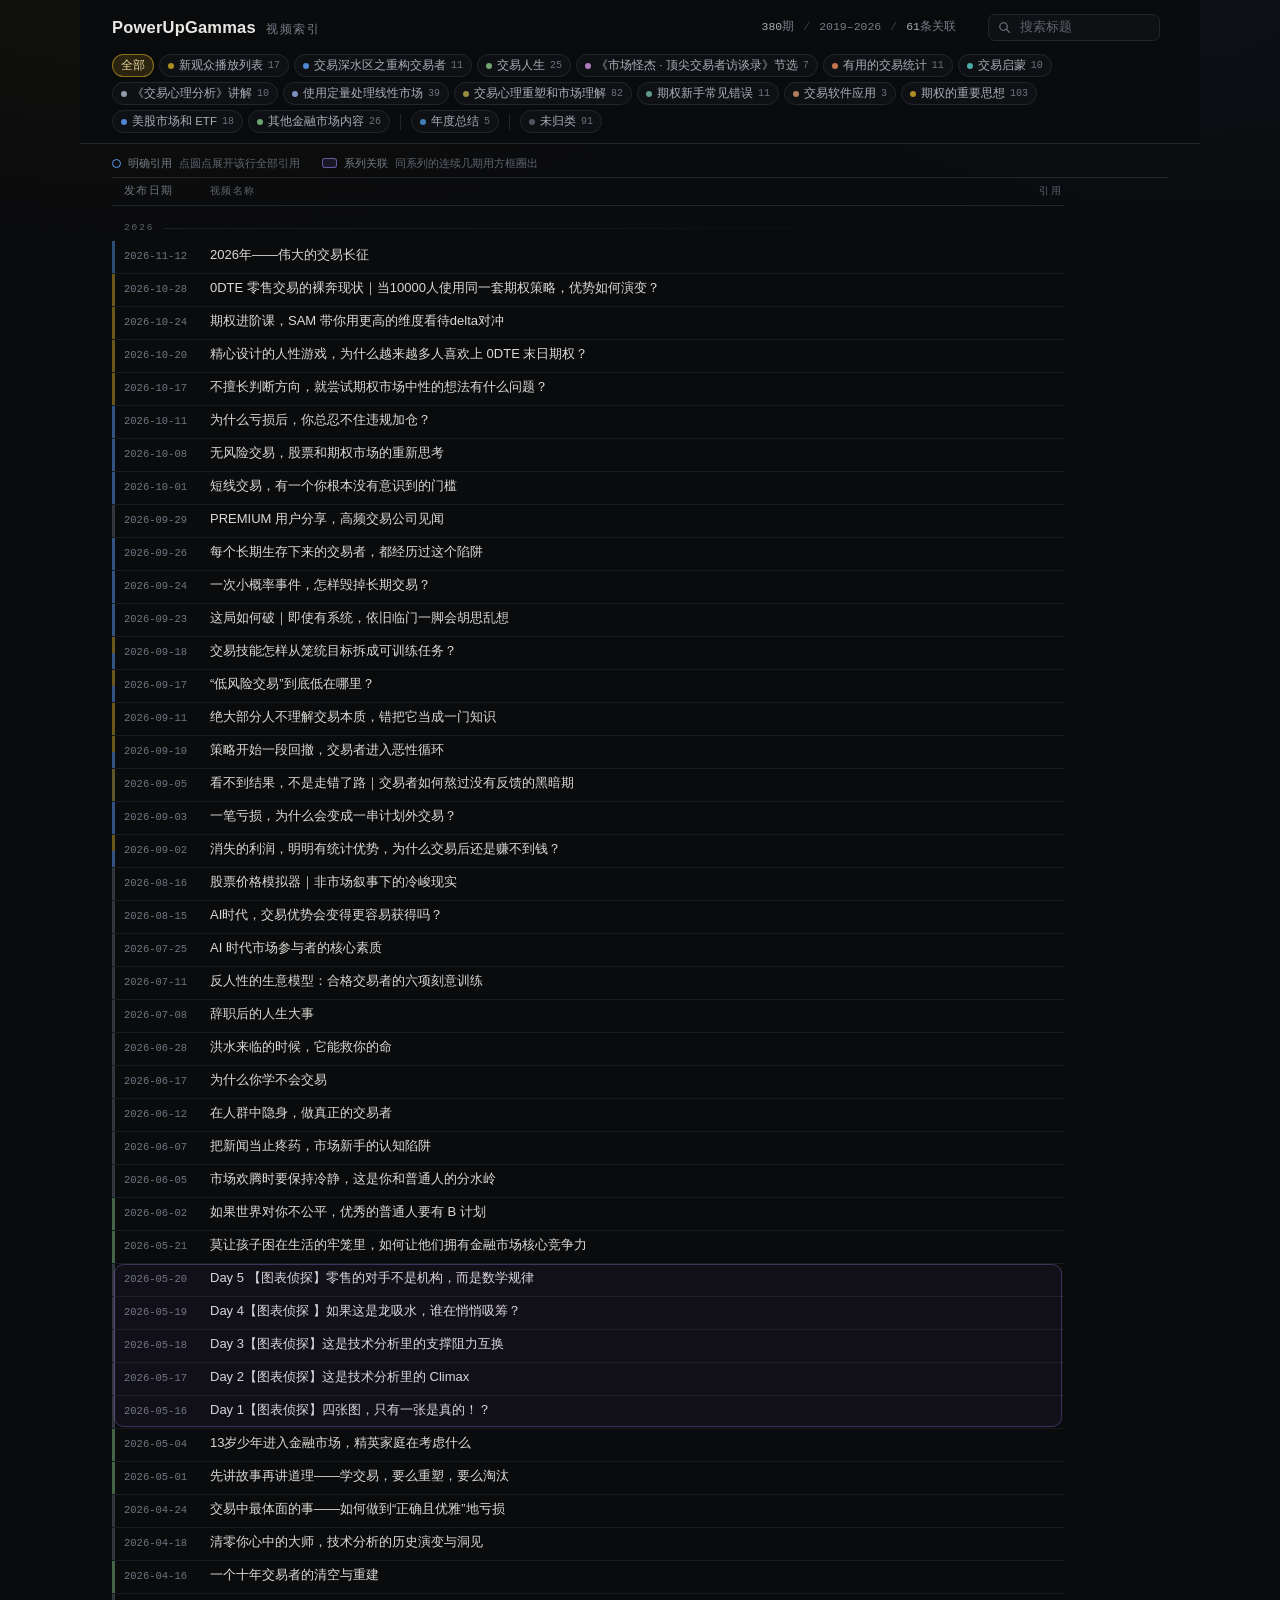
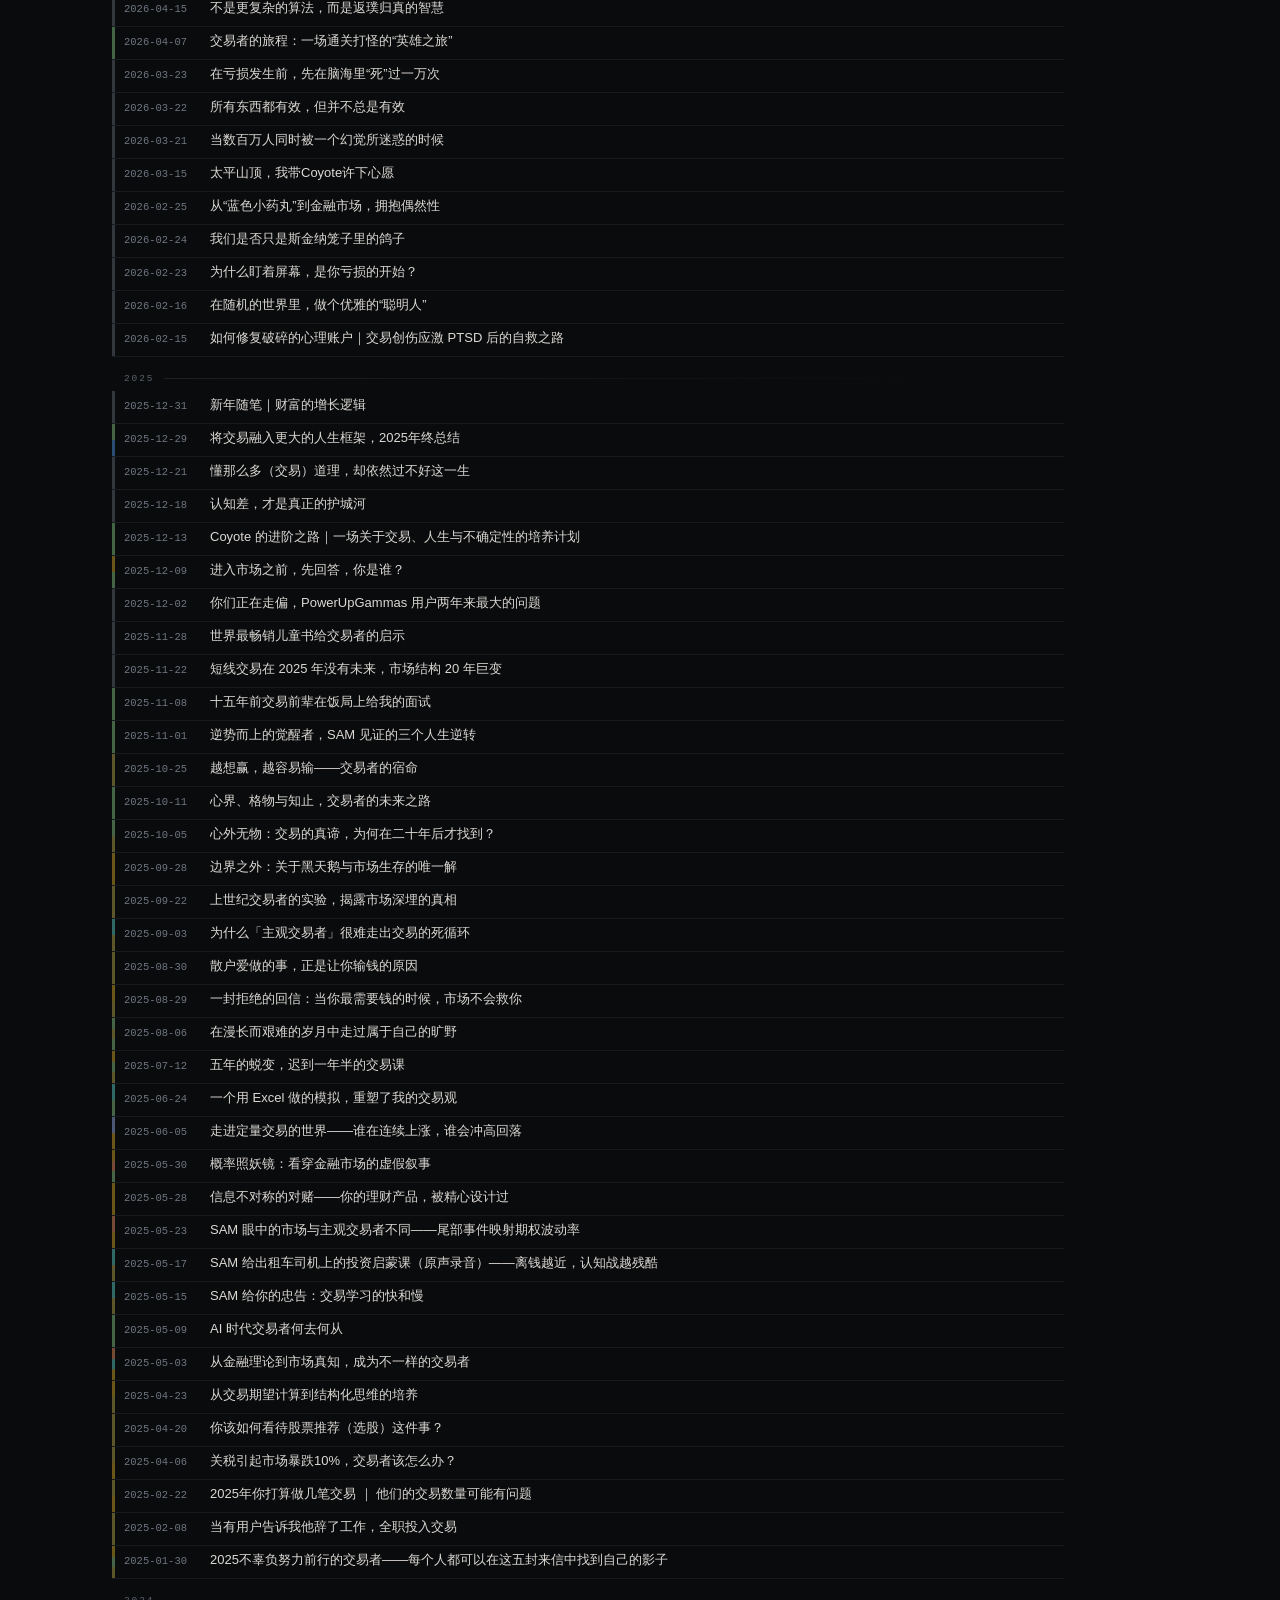
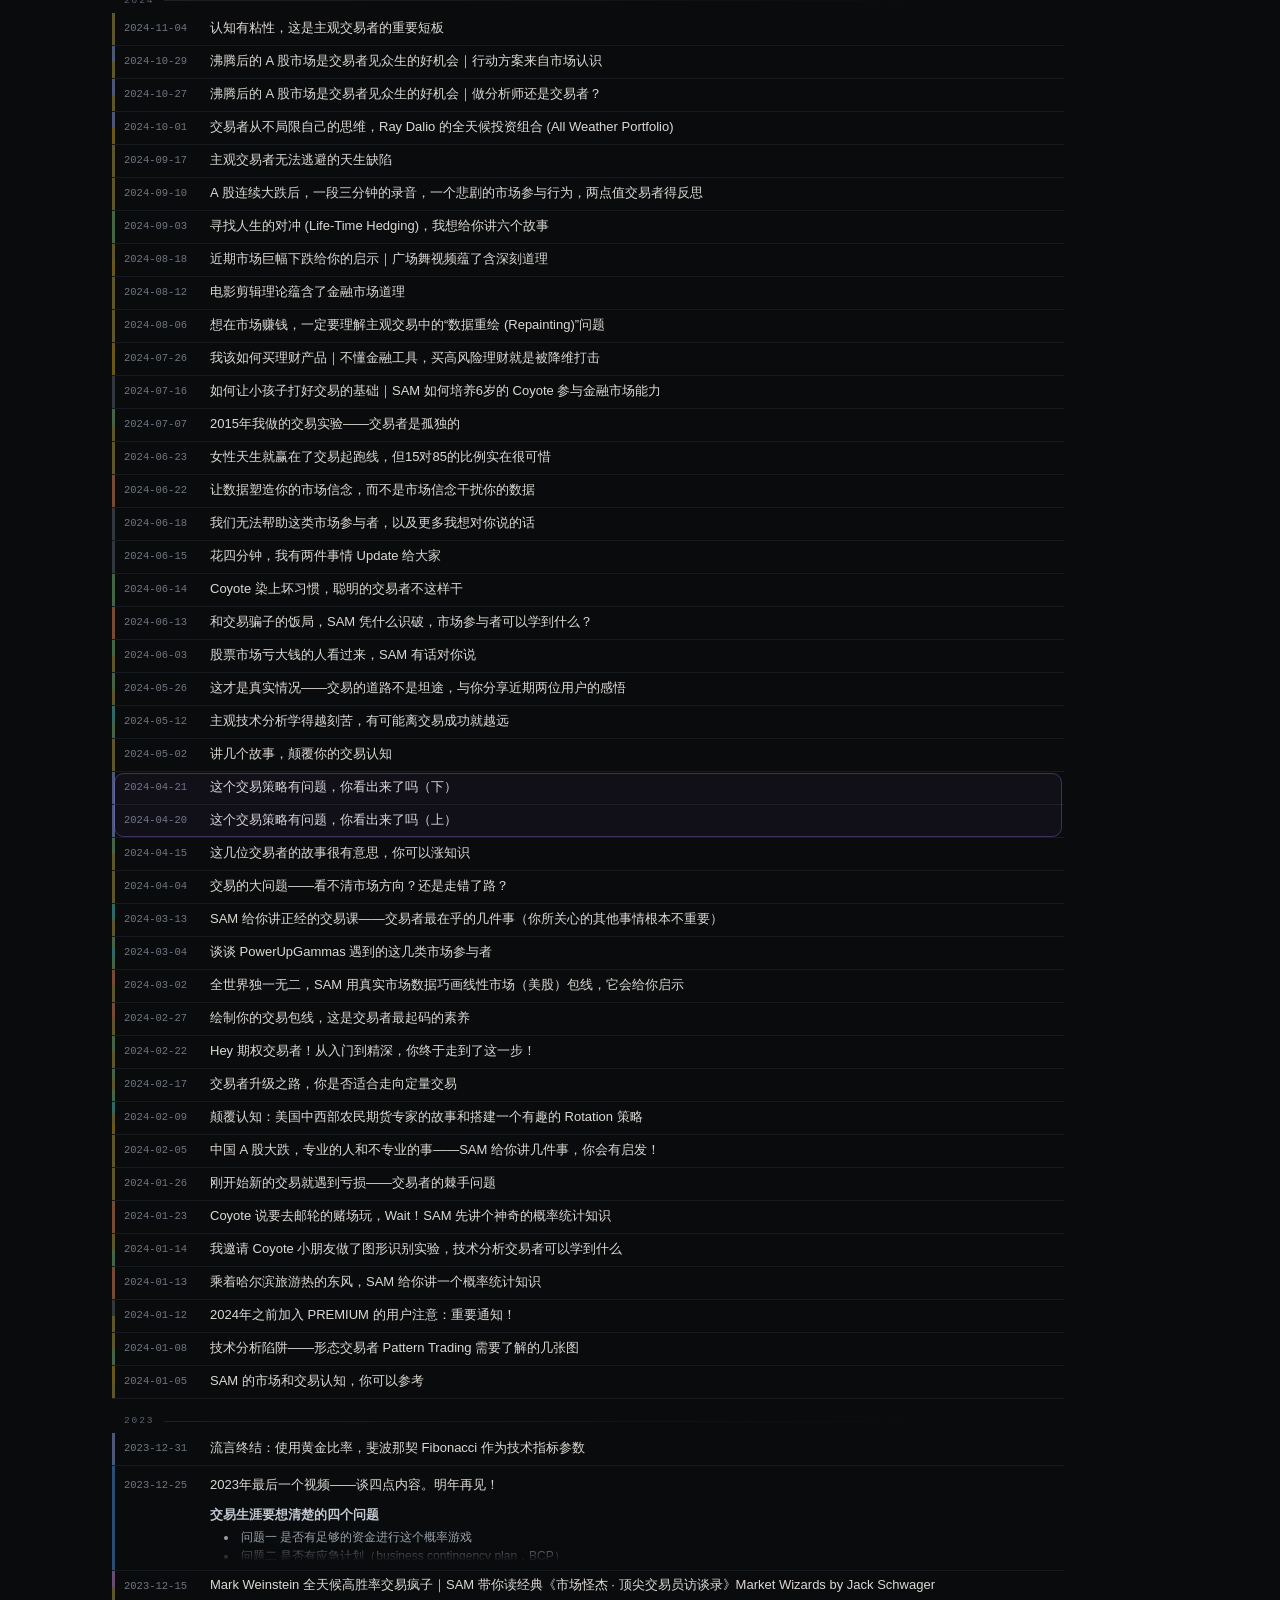
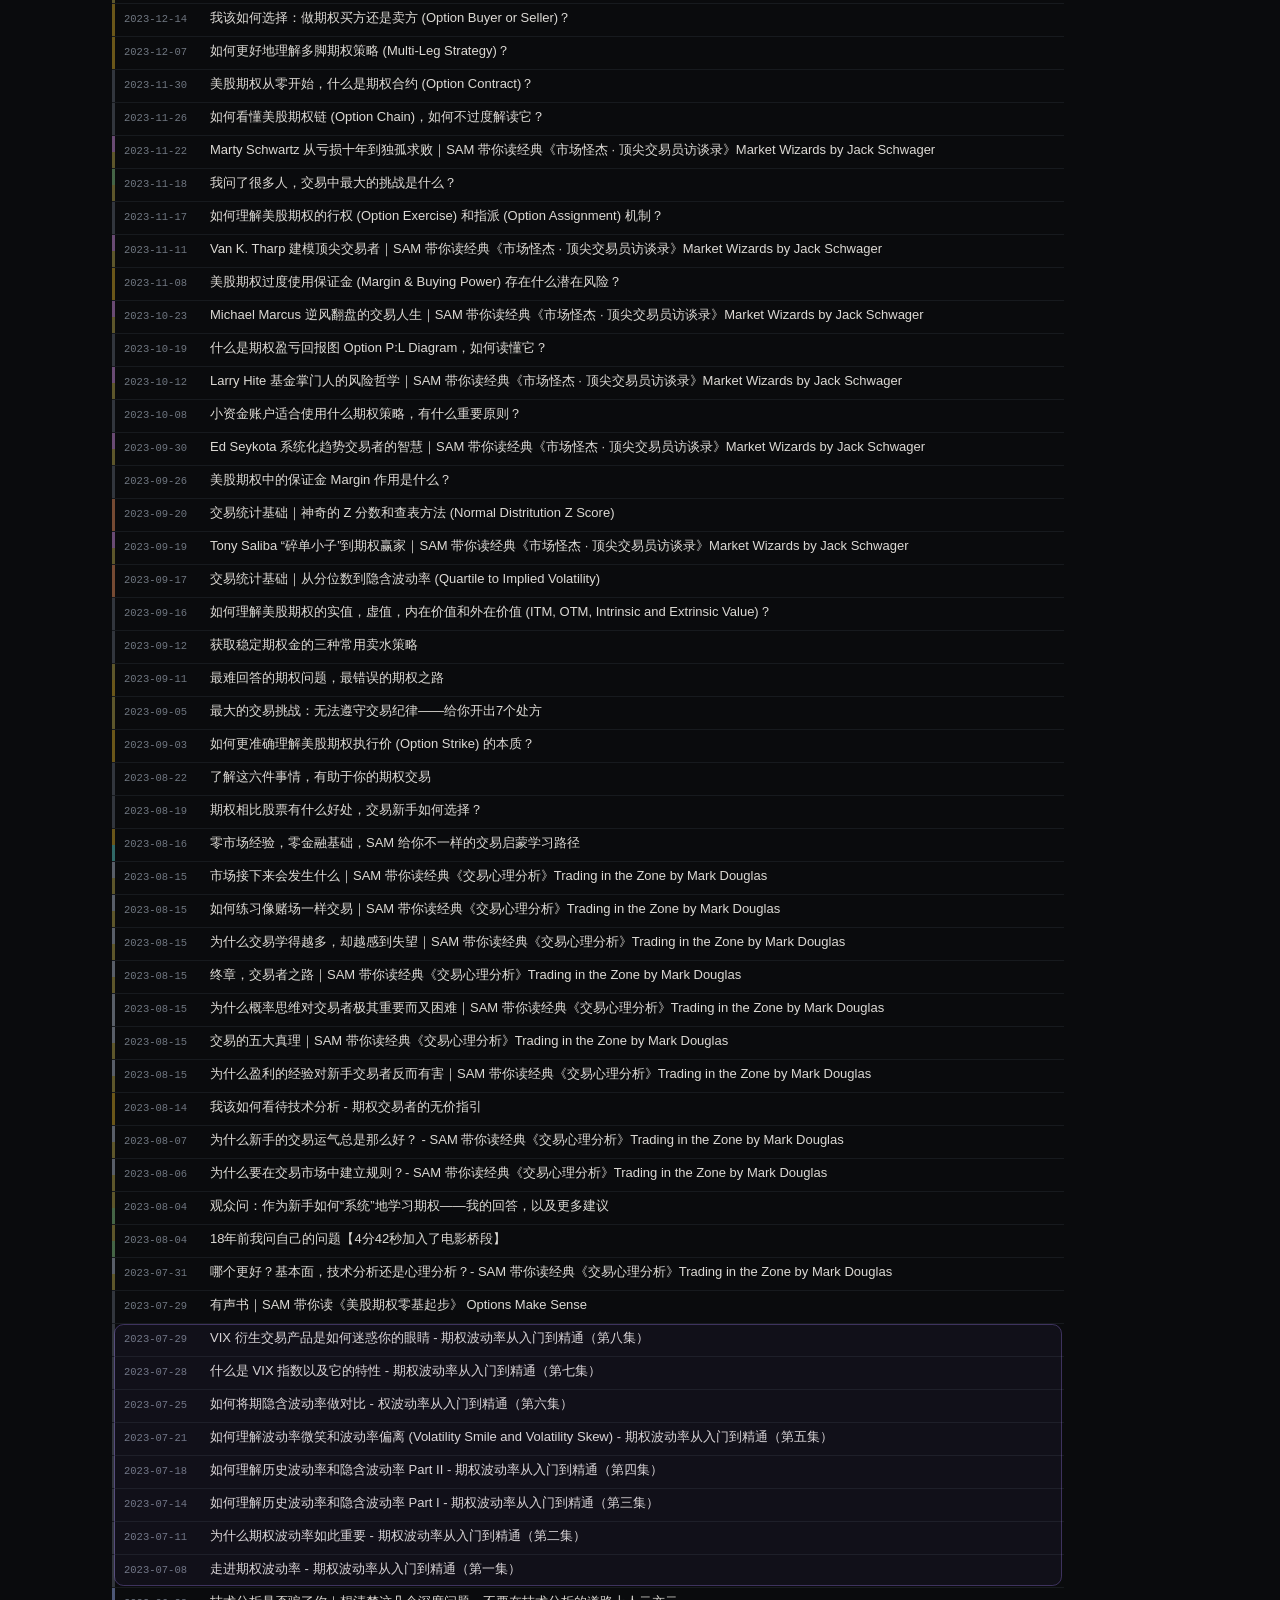
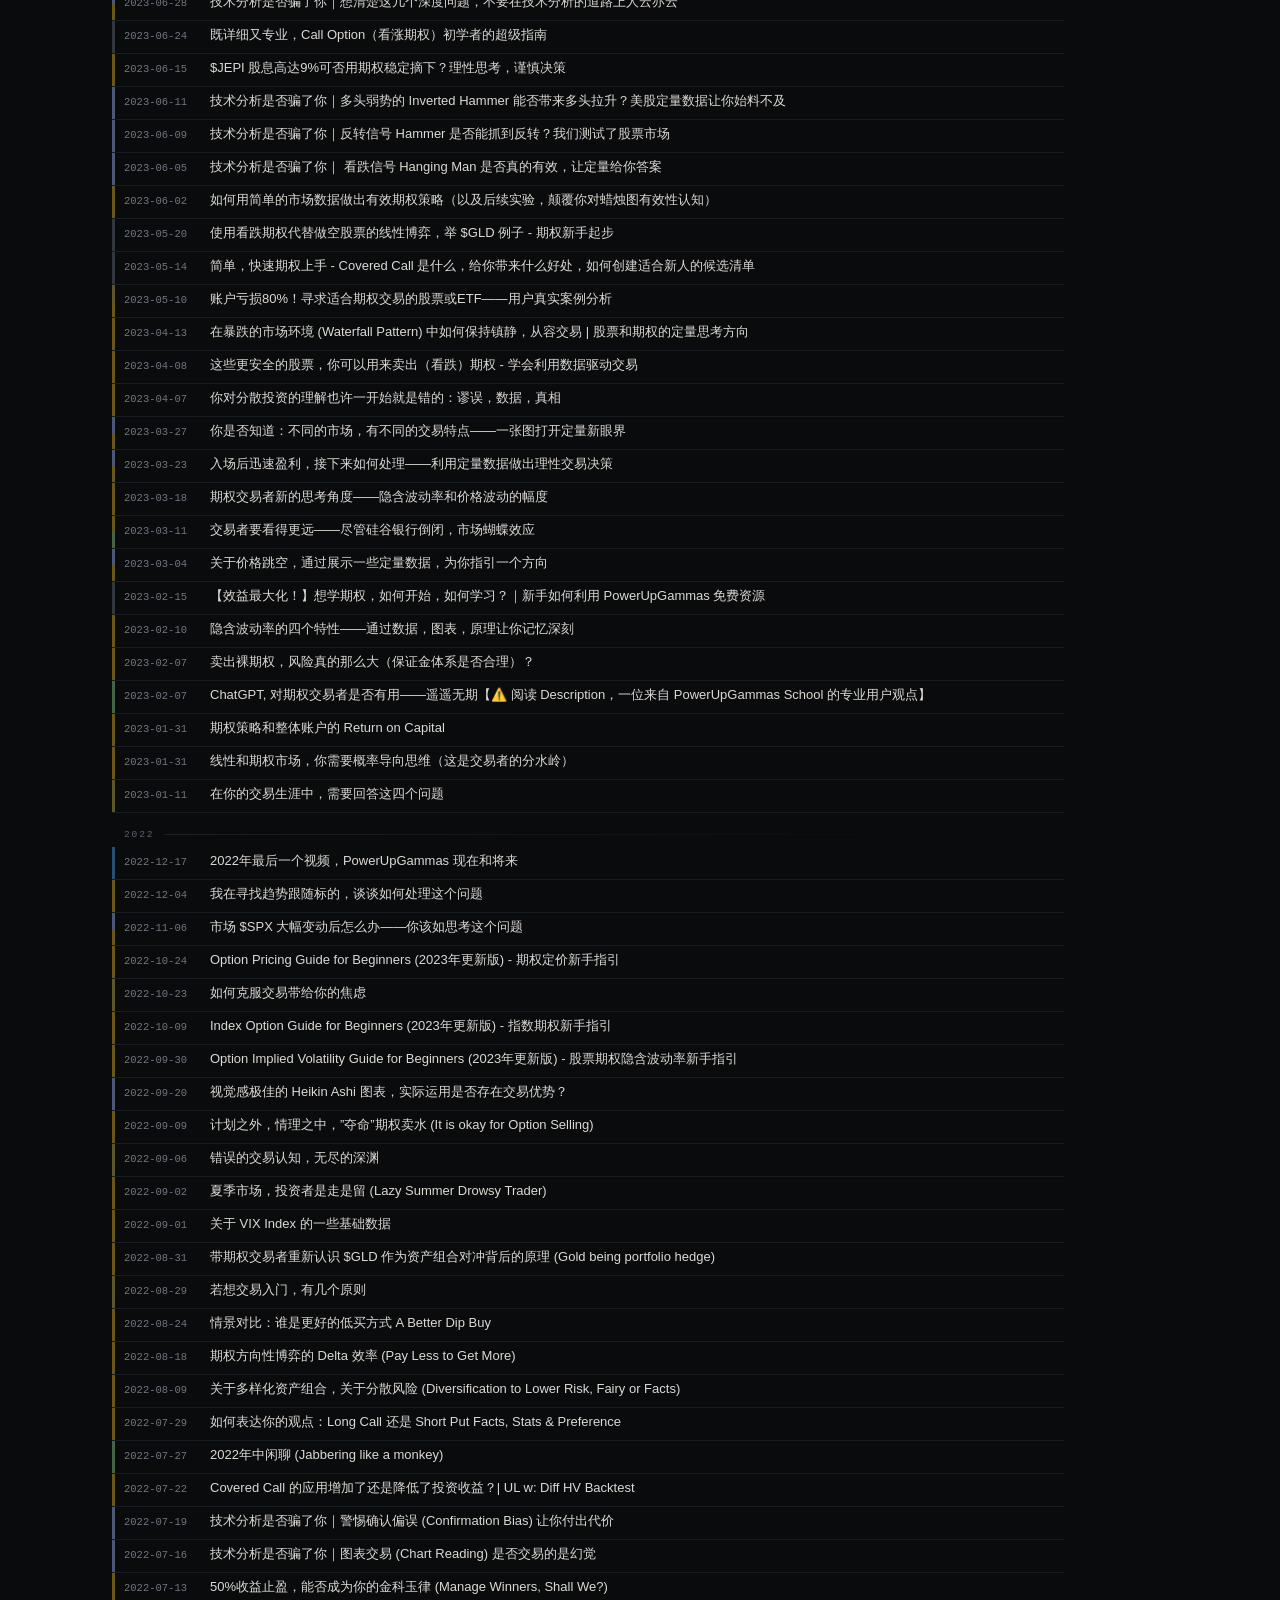
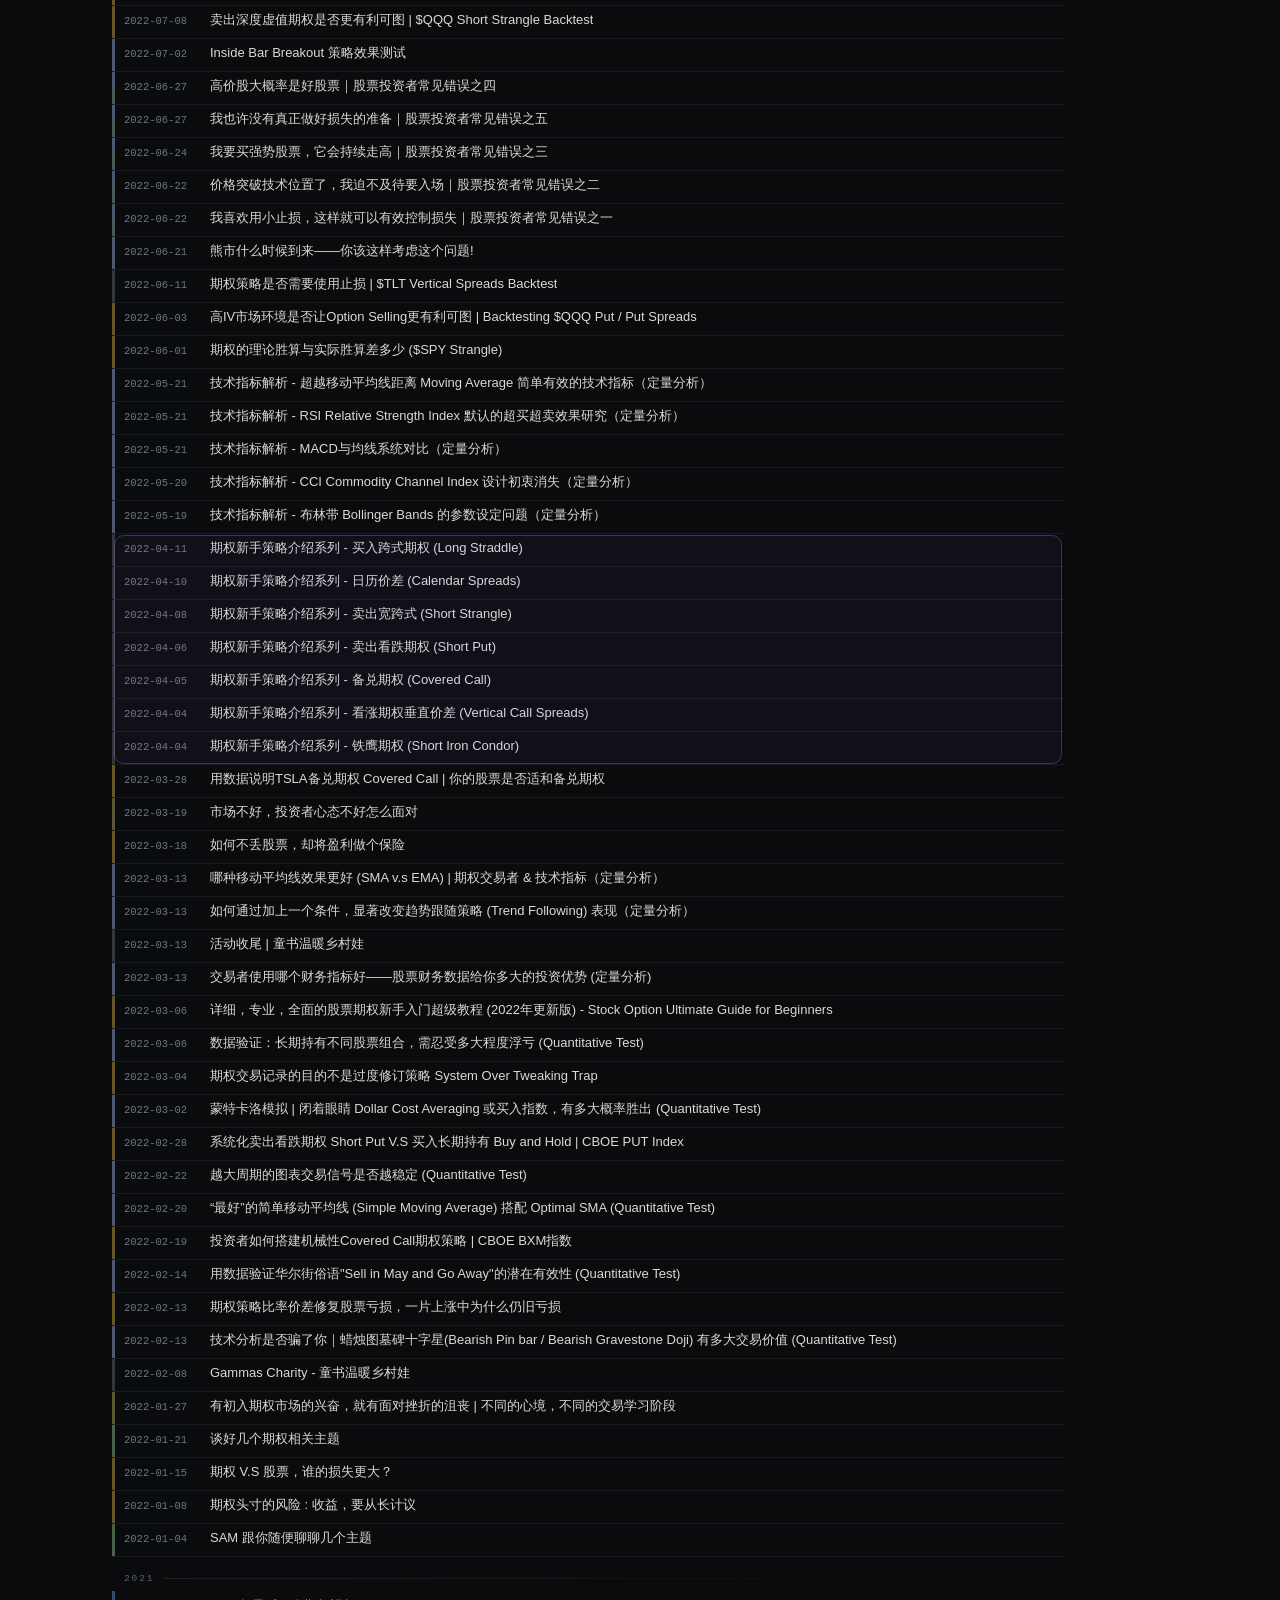
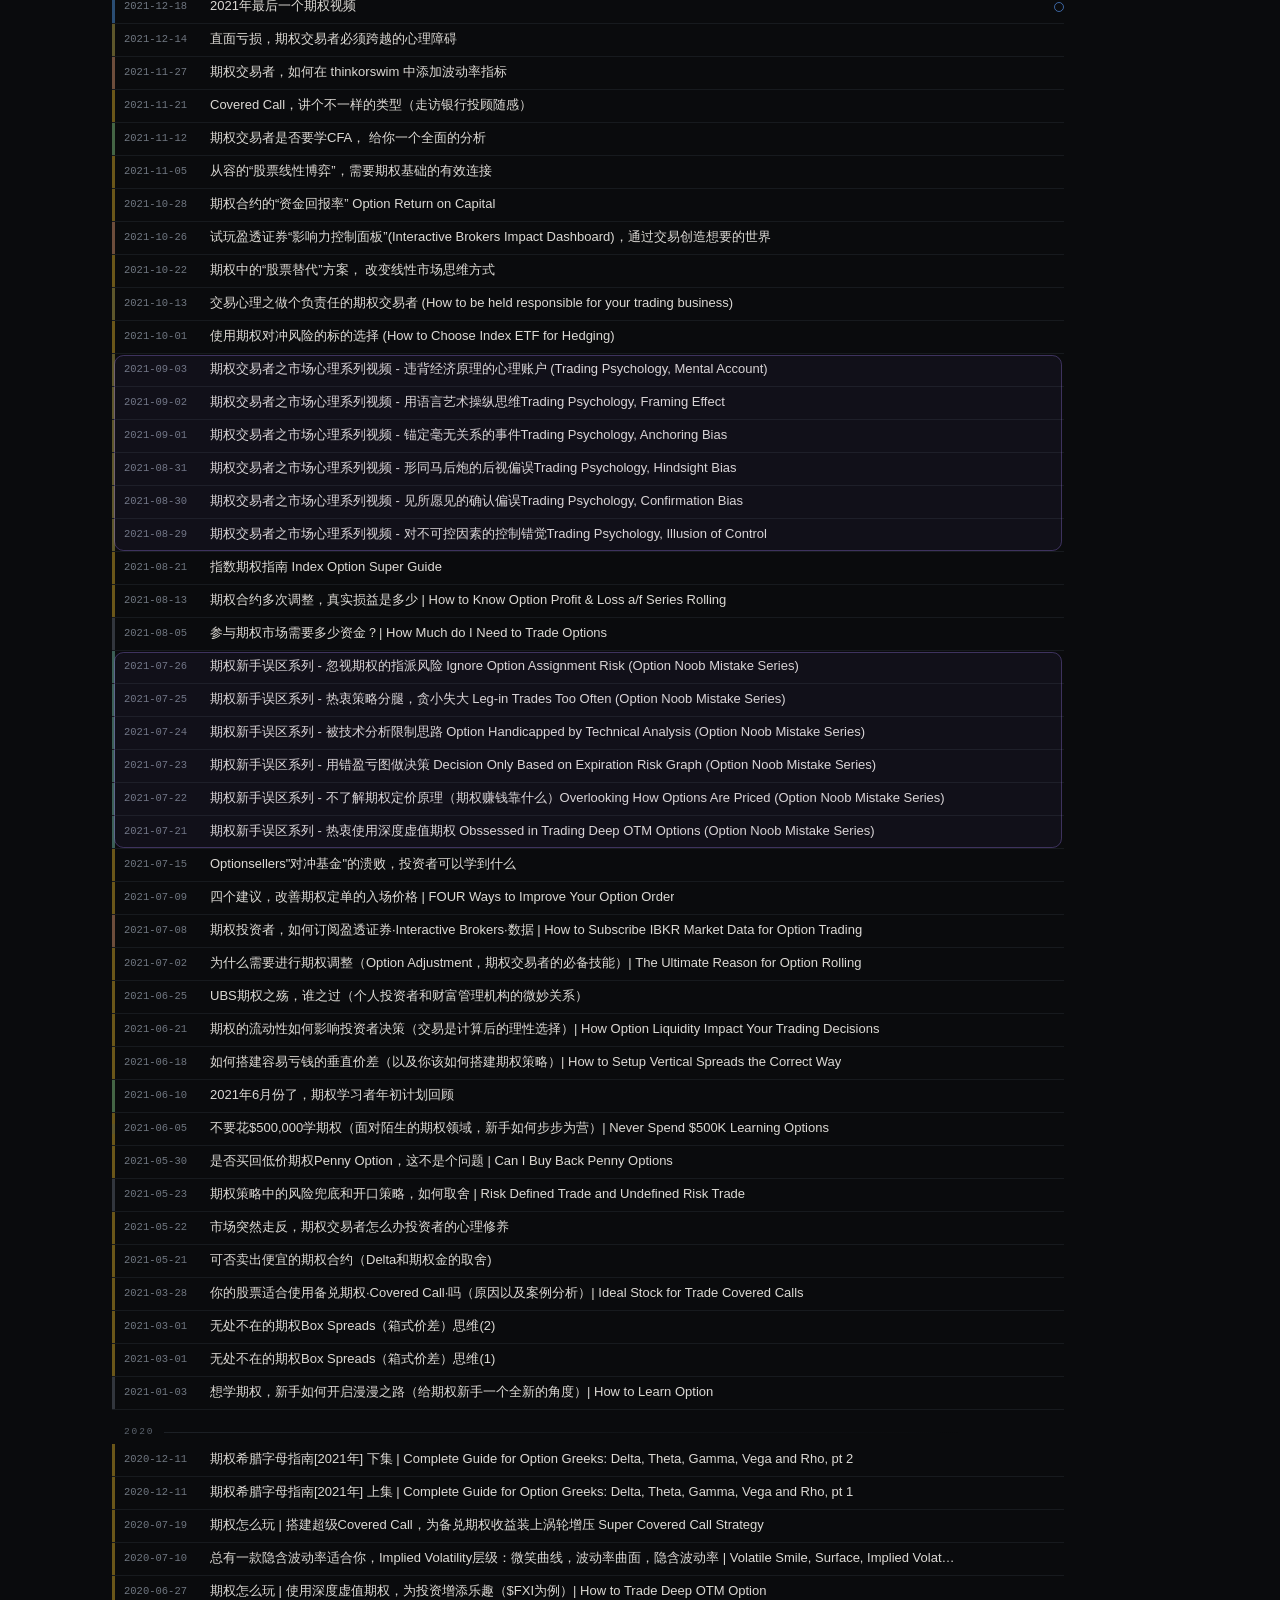
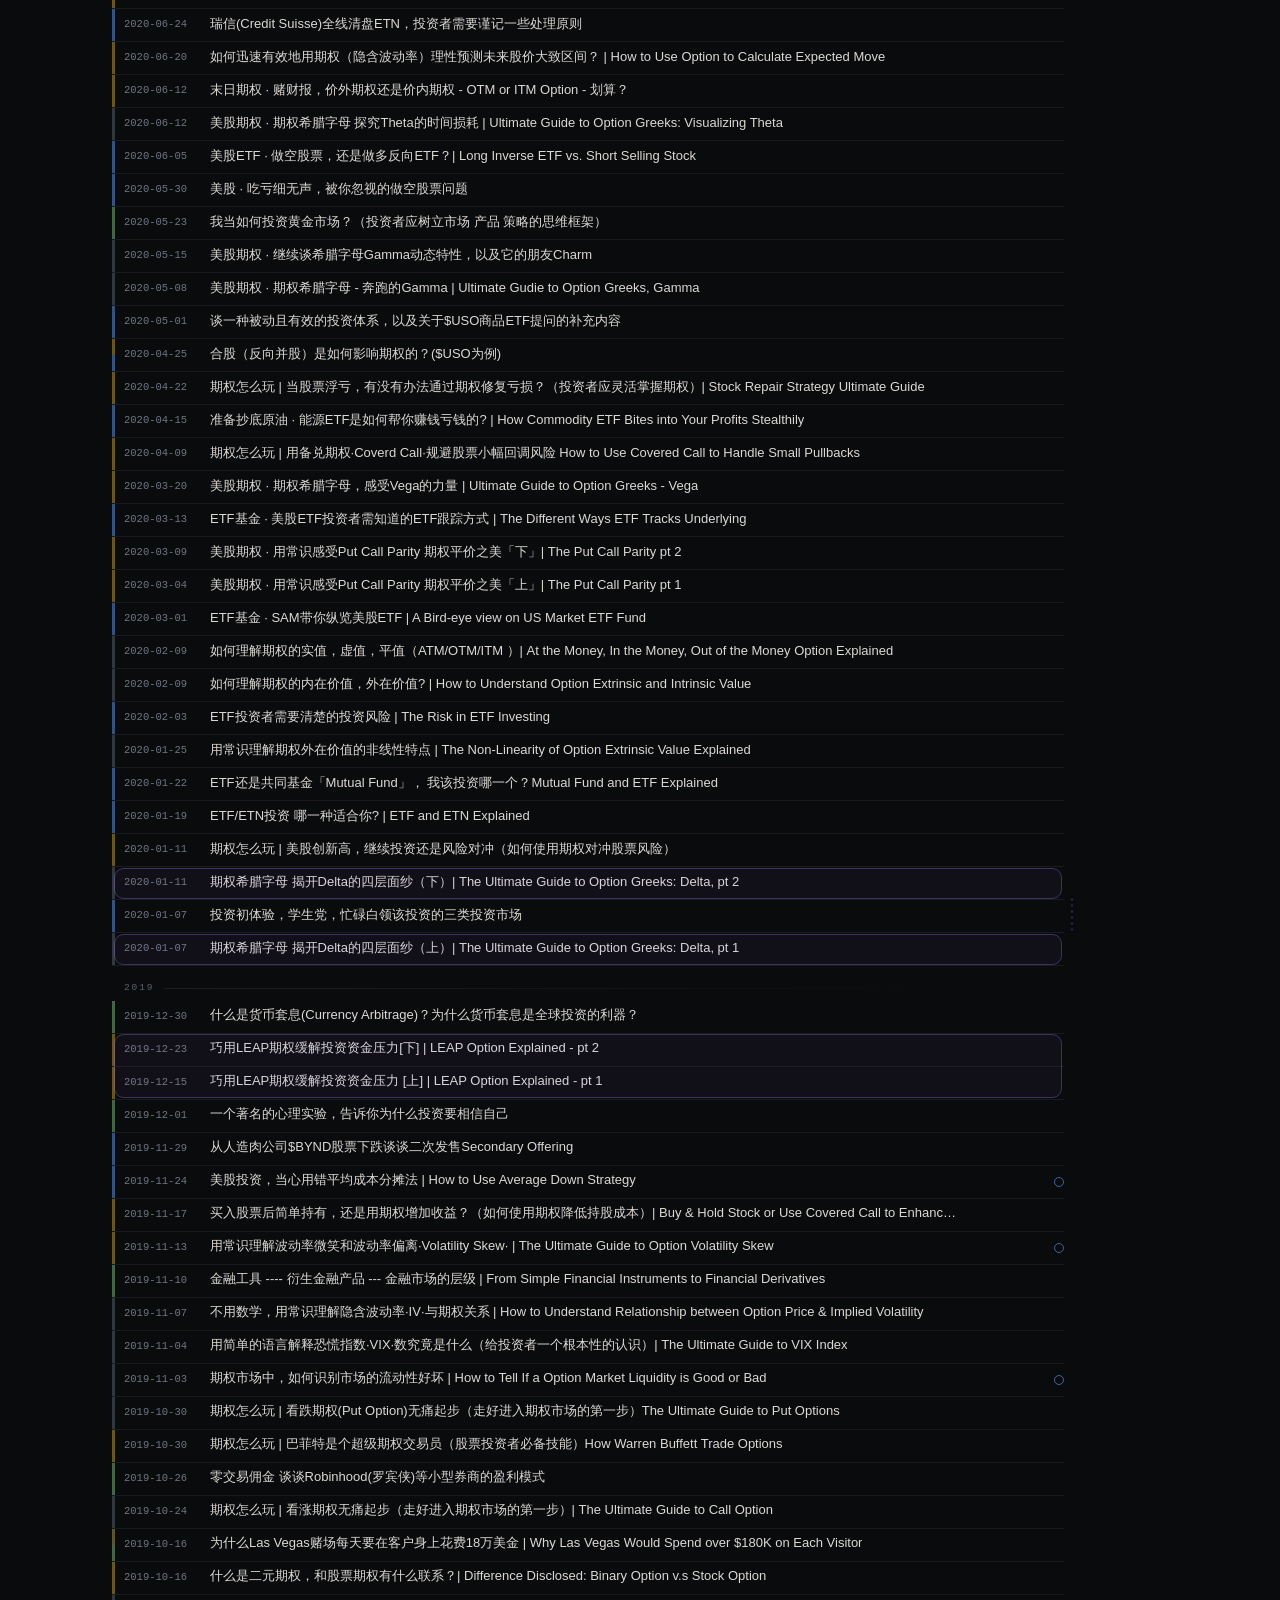
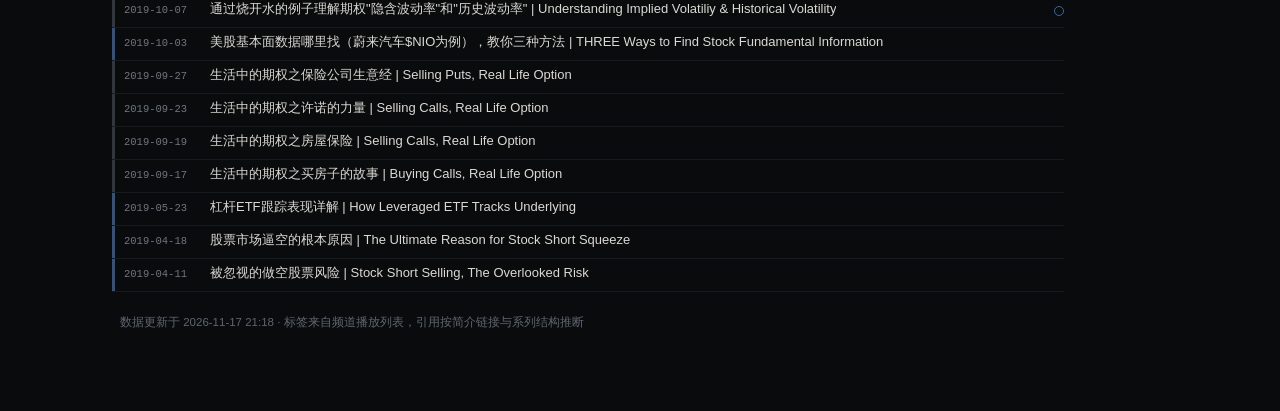
==== commit 97da3c44: "笔记编辑改为单一编辑区：恢复原生全选/方向键/撤销，保留行首即时渲染" ====
--- a/index.html
+++ b/index.html
@@ -780,6 +780,33 @@
 /* 源码模式单栏 */
 .ns.ns-solo{grid-template-columns:1fr}
 .ns.ns-solo .ns-src{min-height:120px}
+
+/* ---------- 富文本编辑区 ---------- */
+.rich{
+  outline:0;min-height:120px;padding:2px 0;
+  font-size:13px;line-height:1.72;color:#d6d3ce;
+}
+.rich:focus{outline:0}
+.rich p{margin:0 0 6px}
+.rich p:last-child{margin-bottom:0}
+.rich h1{font-size:19px;font-weight:650;color:#f0ede8;margin:8px 0 5px}
+.rich h2{font-size:16px;font-weight:640;color:#ece9e4;margin:7px 0 5px}
+.rich h3{font-size:14px;font-weight:620;color:#e4e0da;margin:6px 0 4px}
+.rich ul,.rich ol{margin:5px 0;padding-left:22px}
+.rich li{margin:2px 0}
+.rich ul li{list-style:disc}
+.rich ol li{list-style:decimal}
+.rich blockquote{border-left:2px solid #2f353d;margin:5px 0;padding-left:11px;color:#a9b1bb}
+.rich pre{
+  background:#12151a;border:1px solid #1d2127;border-radius:6px;
+  padding:8px 10px;margin:6px 0;white-space:pre-wrap;
+  font-family:var(--mono);font-size:12px;
+}
+.rich code{font-family:var(--mono);font-size:11.5px;background:#1a1e24;border-radius:3px;padding:0 3px}
+.rich a{color:#78aef8;text-decoration:underline}
+.rich hr{border:0;border-top:1px solid #2a3038;margin:9px 0}
+.rich strong{color:#f2efe9;font-weight:650}
+.rich:empty::before{content:"写点什么……行首 # 变标题，- 变列表";color:#4a5158}
 </style>
 </head>
 <body>
@@ -841,7 +868,7 @@
 </div>
 <script>window.__MODE__ = "public";
 window.__DATA__ = {"channel":{"name":"PowerUpGammas","id":"UCTb0BeBF6L7l2JsebTauH0Q","url":"https://www.youtube.com/@PowerUpGammas"},"generatedAt":"2026-11-17 21:18","total":380,"videos":[{"n":1,"id":"pZRmCv-kfmc","title":"2026年——伟大的交易长征","date":"2026-11-12","length":1621,"autoTags":[],"autoRefs":[]},{"n":2,"id":"CC0dUapaBLU","title":"0DTE 零售交易的裸奔现状｜当10000人使用同一套期权策略，优势如何演变？","date":"2026-10-28","length":1476,"autoTags":["PLFzeuKbRQ3c0mogNzNPUo2Pxnvfpkgu8V"],"autoRefs":[]},{"n":3,"id":"x0qs9vBs_Dk","title":"期权进阶课，SAM 带你用更高的维度看待delta对冲","date":"2026-10-24","length":1697,"autoTags":["PLFzeuKbRQ3c0mogNzNPUo2Pxnvfpkgu8V"],"autoRefs":[]},{"n":4,"id":"ovTRVyqxJdk","title":"精心设计的人性游戏，为什么越来越多人喜欢上 0DTE 末日期权？","date":"2026-10-20","length":807,"autoTags":["PLFzeuKbRQ3c0mogNzNPUo2Pxnvfpkgu8V"],"autoRefs":[]},{"n":5,"id":"HX-lPgwZwvI","title":"不擅长判断方向，就尝试期权市场中性的想法有什么问题？","date":"2026-10-17","length":1607,"autoTags":["PLFzeuKbRQ3c0mogNzNPUo2Pxnvfpkgu8V"],"autoRefs":[]},{"n":6,"id":"ZQrQwtiOiMU","title":"为什么亏损后，你总忍不住违规加仓？","date":"2026-10-11","length":2145,"autoTags":["PLN5t2P6dJQjI"],"autoRefs":[]},{"n":7,"id":"KrU_-JH8VZA","title":"无风险交易，股票和期权市场的重新思考","date":"2026-10-08","length":1312,"autoTags":["PLN5t2P6dJQjI"],"autoRefs":[]},{"n":8,"id":"4n0o2HR52QE","title":"短线交易，有一个你根本没有意识到的门槛","date":"2026-10-01","length":1612,"autoTags":["PLN5t2P6dJQjI"],"autoRefs":[]},{"n":9,"id":"IWktICC4Q1k","title":"PREMIUM 用户分享，高频交易公司见闻","date":"2026-09-29","length":717,"autoTags":["PLFzeuKbRQ3c0SPg4JsJzgnASUAi8vRlhu"],"autoRefs":[]},{"n":10,"id":"bYW0k2AMPuM","title":"每个长期生存下来的交易者，都经历过这个陷阱","date":"2026-09-26","length":1801,"autoTags":["PLN5t2P6dJQjI"],"autoRefs":[]},{"n":11,"id":"wEoRebLrmXI","title":"一次小概率事件，怎样毁掉长期交易？","date":"2026-09-24","length":1611,"autoTags":["PLN5t2P6dJQjI"],"autoRefs":[]},{"n":12,"id":"ehjIcuC8GA4","title":"这局如何破｜即使有系统，依旧临门一脚会胡思乱想","date":"2026-09-23","length":1919,"autoTags":["PLN5t2P6dJQjI"],"autoRefs":[]},{"n":13,"id":"nQcqX4CQggM","title":"交易技能怎样从笼统目标拆成可训练任务？","date":"2026-09-18","length":1706,"autoTags":["PLMglWyDBZoj0","PLN5t2P6dJQjI"],"autoRefs":[]},{"n":14,"id":"zu9Aovp_P-c","title":"“低风险交易”到底低在哪里？","date":"2026-09-17","length":1340,"autoTags":["PLMglWyDBZoj0","PLN5t2P6dJQjI"],"autoRefs":[]},{"n":15,"id":"H72urFE6xZ0","title":"绝大部分人不理解交易本质，错把它当成一门知识","date":"2026-09-11","length":958,"autoTags":["PLMglWyDBZoj0"],"autoRefs":[]},{"n":16,"id":"VfUI0QDYNDQ","title":"策略开始一段回撤，交易者进入恶性循环","date":"2026-09-10","length":1581,"autoTags":["PLMglWyDBZoj0","PLN5t2P6dJQjI"],"autoRefs":[]},{"n":17,"id":"qWYw8j9CLLs","title":"看不到结果，不是走错了路｜交易者如何熬过没有反馈的黑暗期","date":"2026-09-05","length":379,"autoTags":["PLFzeuKbRQ3c0r5qcqg2AA1TbLngDITGsV"],"autoRefs":[]},{"n":18,"id":"eLCo5rd6xVU","title":"一笔亏损，为什么会变成一串计划外交易？","date":"2026-09-03","length":1979,"autoTags":["PLN5t2P6dJQjI"],"autoRefs":[]},{"n":19,"id":"gxNMETzy3go","title":"消失的利润，明明有统计优势，为什么交易后还是赚不到钱？","date":"2026-09-02","length":1281,"autoTags":["PLMglWyDBZoj0","PLN5t2P6dJQjI"],"autoRefs":[]},{"n":20,"id":"ODBEMsAhOow","title":"股票价格模拟器｜非市场叙事下的冷峻现实","date":"2026-08-16","length":1028,"autoTags":[],"autoRefs":[]},{"n":21,"id":"fSRIHrwCvNU","title":"AI时代，交易优势会变得更容易获得吗？","date":"2026-08-15","length":1200,"autoTags":[],"autoRefs":[]},{"n":22,"id":"_wDW5idaUPw","title":"AI 时代市场参与者的核心素质","date":"2026-07-25","length":1719,"autoTags":[],"autoRefs":[]},{"n":23,"id":"CxdZXt7EkCQ","title":"反人性的生意模型：合格交易者的六项刻意训练","date":"2026-07-11","length":2030,"autoTags":[],"autoRefs":[]},{"n":24,"id":"Ce95BIycDlA","title":"辞职后的人生大事","date":"2026-07-08","length":1999,"autoTags":[],"autoRefs":[]},{"n":25,"id":"97z3d_xcm2I","title":"洪水来临的时候，它能救你的命","date":"2026-06-28","length":859,"autoTags":[],"autoRefs":[]},{"n":26,"id":"vEcTXk_7GkM","title":"为什么你学不会交易","date":"2026-06-17","length":298,"autoTags":[],"autoRefs":[]},{"n":27,"id":"0ecfVqApLog","title":"在人群中隐身，做真正的交易者","date":"2026-06-12","length":538,"autoTags":[],"autoRefs":[]},{"n":28,"id":"LR8vTK-Nrd0","title":"把新闻当止疼药，市场新手的认知陷阱","date":"2026-06-07","length":419,"autoTags":[],"autoRefs":[]},{"n":29,"id":"z5qdpXmOOoA","title":"市场欢腾时要保持冷静，这是你和普通人的分水岭","date":"2026-06-05","length":853,"autoTags":[],"autoRefs":[]},{"n":30,"id":"Qz0hrbdYlvY","title":"如果世界对你不公平，优秀的普通人要有 B 计划","date":"2026-06-02","length":659,"autoTags":["PLFzeuKbRQ3c1xUYq1GIVFwgrlhSMMJS6g"],"autoRefs":[]},{"n":31,"id":"9uV-zmNibWo","title":"莫让孩子困在生活的牢笼里，如何让他们拥有金融市场核心竞争力","date":"2026-05-21","length":977,"autoTags":["PLFzeuKbRQ3c1xUYq1GIVFwgrlhSMMJS6g"],"autoRefs":[]},{"n":32,"id":"pNdAv8wlcYU","title":"Day 5 【图表侦探】零售的对手不是机构，而是数学规律","date":"2026-05-20","length":648,"autoTags":[],"autoRefs":[{"to":"gROkHExLNNg","n":33,"type":"series","series":"图表侦探"}],"series":"图表侦探"},{"n":33,"id":"gROkHExLNNg","title":"Day 4【图表侦探 】如果这是龙吸水，谁在悄悄吸筹？","date":"2026-05-19","length":210,"autoTags":[],"autoRefs":[{"to":"ti7kRdmLxy0","n":34,"type":"series","series":"图表侦探"}],"series":"图表侦探"},{"n":34,"id":"ti7kRdmLxy0","title":"Day 3【图表侦探】这是技术分析里的支撑阻力互换","date":"2026-05-18","length":255,"autoTags":[],"autoRefs":[{"to":"o3tCJeFdJ8c","n":35,"type":"series","series":"图表侦探"}],"series":"图表侦探"},{"n":35,"id":"o3tCJeFdJ8c","title":"Day 2【图表侦探】这是技术分析里的 Climax","date":"2026-05-17","length":165,"autoTags":[],"autoRefs":[{"to":"Iqslj7m59Tc","n":36,"type":"series","series":"图表侦探"}],"series":"图表侦探"},{"n":36,"id":"Iqslj7m59Tc","title":"Day 1【图表侦探】四张图，只有一张是真的！？","date":"2026-05-16","length":133,"autoTags":[],"autoRefs":[],"series":"图表侦探"},{"n":37,"id":"YJtyvvfXVOM","title":"13岁少年进入金融市场，精英家庭在考虑什么","date":"2026-05-04","length":772,"autoTags":["PLFzeuKbRQ3c1xUYq1GIVFwgrlhSMMJS6g"],"autoRefs":[]},{"n":38,"id":"49eI01GkmLI","title":"先讲故事再讲道理——学交易，要么重塑，要么淘汰","date":"2026-05-01","length":822,"autoTags":["PLFzeuKbRQ3c1xUYq1GIVFwgrlhSMMJS6g"],"autoRefs":[]},{"n":39,"id":"V8TWQs4K5yo","title":"交易中最体面的事——如何做到“正确且优雅”地亏损","date":"2026-04-24","length":893,"autoTags":[],"autoRefs":[]},{"n":40,"id":"tO6WOd1dE1I","title":"清零你心中的大师，技术分析的历史演变与洞见","date":"2026-04-18","length":1915,"autoTags":[],"autoRefs":[]},{"n":41,"id":"INGKoQc9rF0","title":"一个十年交易者的清空与重建","date":"2026-04-16","length":490,"autoTags":["PLFzeuKbRQ3c1xUYq1GIVFwgrlhSMMJS6g"],"autoRefs":[]},{"n":42,"id":"Ebn4PBHo0NU","title":"不是更复杂的算法，而是返璞归真的智慧","date":"2026-04-15","length":944,"autoTags":[],"autoRefs":[]},{"n":43,"id":"ZJsO4bw6hCo","title":"交易者的旅程：一场通关打怪的“英雄之旅”","date":"2026-04-07","length":1418,"autoTags":["PLFzeuKbRQ3c1xUYq1GIVFwgrlhSMMJS6g"],"autoRefs":[]},{"n":44,"id":"I1-47jH_EC8","title":"在亏损发生前，先在脑海里“死”过一万次","date":"2026-03-23","length":250,"autoTags":[],"autoRefs":[]},{"n":45,"id":"Q70auwrnfng","title":"所有东西都有效，但并不总是有效","date":"2026-03-22","length":361,"autoTags":[],"autoRefs":[]},{"n":46,"id":"xBxfI9UP7io","title":"当数百万人同时被一个幻觉所迷惑的时候","date":"2026-03-21","length":891,"autoTags":[],"autoRefs":[]},{"n":47,"id":"jexJRXymFMg","title":"太平山顶，我带Coyote许下心愿","date":"2026-03-15","length":331,"autoTags":[],"autoRefs":[]},{"n":48,"id":"4bbmlQ0j8os","title":"从“蓝色小药丸”到金融市场，拥抱偶然性","date":"2026-02-25","length":355,"autoTags":[],"autoRefs":[]},{"n":49,"id":"wArI6flrxlQ","title":"我们是否只是斯金纳笼子里的鸽子","date":"2026-02-24","length":252,"autoTags":[],"autoRefs":[]},{"n":50,"id":"yy7tK5Xs0bs","title":"为什么盯着屏幕，是你亏损的开始？","date":"2026-02-23","length":450,"autoTags":[],"autoRefs":[]},{"n":51,"id":"UeTS6pl2UKc","title":"在随机的世界里，做个优雅的“聪明人”","date":"2026-02-16","length":443,"autoTags":[],"autoRefs":[]},{"n":52,"id":"oIhhZU4n1Ak","title":"如何修复破碎的心理账户｜交易创伤应激 PTSD 后的自救之路","date":"2026-02-15","length":834,"autoTags":[],"autoRefs":[]},{"n":53,"id":"KJ_gyFesR64","title":"新年随笔｜财富的增长逻辑","date":"2025-12-31","length":239,"autoTags":[],"autoRefs":[]},{"n":54,"id":"5htrW5Rb94s","title":"将交易融入更大的人生框架，2025年终总结","date":"2025-12-29","length":611,"autoTags":["PLFzeuKbRQ3c1xUYq1GIVFwgrlhSMMJS6g"],"autoRefs":[]},{"n":55,"id":"1kFZJ9-qR3o","title":"懂那么多（交易）道理，却依然过不好这一生","date":"2025-12-21","length":712,"autoTags":[],"autoRefs":[]},{"n":56,"id":"D0vXg_-K_9Q","title":"认知差，才是真正的护城河","date":"2025-12-18","length":436,"autoTags":[],"autoRefs":[]},{"n":57,"id":"VR47JDng8_E","title":"Coyote 的进阶之路｜一场关于交易、人生与不确定性的培养计划","date":"2025-12-13","length":523,"autoTags":["PLFzeuKbRQ3c1xUYq1GIVFwgrlhSMMJS6g"],"autoRefs":[]},{"n":58,"id":"7iRuCkSGhlc","title":"进入市场之前，先回答，你是谁？","date":"2025-12-09","length":910,"autoTags":["PLMglWyDBZoj0","PLFzeuKbRQ3c1xUYq1GIVFwgrlhSMMJS6g"],"autoRefs":[]},{"n":59,"id":"c6DG2VMm094","title":"你们正在走偏，PowerUpGammas 用户两年来最大的问题","date":"2025-12-02","length":542,"autoTags":[],"autoRefs":[]},{"n":60,"id":"bYbtVHFRA78","title":"世界最畅销儿童书给交易者的启示","date":"2025-11-28","length":685,"autoTags":[],"autoRefs":[]},{"n":61,"id":"iSFswQRZP5E","title":"短线交易在 2025 年没有未来，市场结构 20 年巨变","date":"2025-11-22","length":647,"autoTags":[],"autoRefs":[]},{"n":62,"id":"V5w0X3-hS48","title":"十五年前交易前辈在饭局上给我的面试","date":"2025-11-08","length":339,"autoTags":["PLFzeuKbRQ3c1xUYq1GIVFwgrlhSMMJS6g"],"autoRefs":[]},{"n":63,"id":"S6eJ5D3Byq0","title":"逆势而上的觉醒者，SAM 见证的三个人生逆转","date":"2025-11-01","length":567,"autoTags":["PLFzeuKbRQ3c1xUYq1GIVFwgrlhSMMJS6g"],"autoRefs":[]},{"n":64,"id":"TpKVd8ZUSbE","title":"越想赢，越容易输——交易者的宿命","date":"2025-10-25","length":615,"autoTags":["PLFzeuKbRQ3c0r5qcqg2AA1TbLngDITGsV"],"autoRefs":[]},{"n":65,"id":"wPwY99xZzWI","title":"心界、格物与知止，交易者的未来之路","date":"2025-10-11","length":1584,"autoTags":["PLFzeuKbRQ3c1xUYq1GIVFwgrlhSMMJS6g"],"autoRefs":[]},{"n":66,"id":"Phpw6k3wpGM","title":"心外无物：交易的真谛，为何在二十年后才找到？","date":"2025-10-05","length":569,"autoTags":["PLFzeuKbRQ3c1xUYq1GIVFwgrlhSMMJS6g","PLFzeuKbRQ3c0r5qcqg2AA1TbLngDITGsV"],"autoRefs":[]},{"n":67,"id":"YBxJOcDvdic","title":"边界之外：关于黑天鹅与市场生存的唯一解","date":"2025-09-28","length":738,"autoTags":["PLMglWyDBZoj0","PLFzeuKbRQ3c0mogNzNPUo2Pxnvfpkgu8V"],"autoRefs":[]},{"n":68,"id":"ExI_fPquHxg","title":"上世纪交易者的实验，揭露市场深埋的真相","date":"2025-09-22","length":542,"autoTags":["PLFzeuKbRQ3c0r5qcqg2AA1TbLngDITGsV"],"autoRefs":[]},{"n":69,"id":"eX_gbnP1LkQ","title":"为什么「主观交易者」很难走出交易的死循环","date":"2025-09-03","length":629,"autoTags":["PLFzeuKbRQ3c17yzY6m18UbZrbP3H8yQDD","PLFzeuKbRQ3c0r5qcqg2AA1TbLngDITGsV"],"autoRefs":[]},{"n":70,"id":"AtS7uvh0hnY","title":"散户爱做的事，正是让你输钱的原因","date":"2025-08-30","length":691,"autoTags":["PLFzeuKbRQ3c0r5qcqg2AA1TbLngDITGsV"],"autoRefs":[]},{"n":71,"id":"L1IprgrhZ1I","title":"一封拒绝的回信：当你最需要钱的时候，市场不会救你","date":"2025-08-29","length":516,"autoTags":["PLMglWyDBZoj0","PLFzeuKbRQ3c0r5qcqg2AA1TbLngDITGsV"],"autoRefs":[]},{"n":72,"id":"o_Dijflbvyg","title":"在漫长而艰难的岁月中走过属于自己的旷野","date":"2025-08-06","length":2094,"autoTags":["PLFzeuKbRQ3c1xUYq1GIVFwgrlhSMMJS6g","PLFzeuKbRQ3c0r5qcqg2AA1TbLngDITGsV","PLFzeuKbRQ3c2xUmsl8VZTZiBuB6iV-F87"],"autoRefs":[]},{"n":73,"id":"9e9tZY9oEQQ","title":"五年的蜕变，迟到一年半的交易课","date":"2025-07-12","length":1080,"autoTags":["PLMglWyDBZoj0","PLFzeuKbRQ3c1xUYq1GIVFwgrlhSMMJS6g","PLFzeuKbRQ3c0r5qcqg2AA1TbLngDITGsV"],"autoRefs":[]},{"n":74,"id":"se_tB0A8oAE","title":"一个用 Excel 做的模拟，重塑了我的交易观","date":"2025-06-24","length":468,"autoTags":["PLFzeuKbRQ3c17yzY6m18UbZrbP3H8yQDD","PLFzeuKbRQ3c2xUmsl8VZTZiBuB6iV-F87"],"autoRefs":[]},{"n":75,"id":"1Zd9XUNmLYg","title":"走进定量交易的世界——谁在连续上涨，谁会冲高回落","date":"2025-06-05","length":680,"autoTags":["PLFzeuKbRQ3c38rX4SDoIJZc-8SVqPZ0bH","PLFzeuKbRQ3c0mogNzNPUo2Pxnvfpkgu8V"],"autoRefs":[]},{"n":76,"id":"6NiUO0DPPcc","title":"概率照妖镜：看穿金融市场的虚假叙事","date":"2025-05-30","length":286,"autoTags":["PLMglWyDBZoj0","PLFzeuKbRQ3c0cOBWw7JCVXXsJCGYhgJxA","PLFzeuKbRQ3c2xUmsl8VZTZiBuB6iV-F87"],"autoRefs":[]},{"n":77,"id":"lk-2-nME5BE","title":"信息不对称的对赌——你的理财产品，被精心设计过","date":"2025-05-28","length":619,"autoTags":["PLFzeuKbRQ3c0mogNzNPUo2Pxnvfpkgu8V"],"autoRefs":[]},{"n":78,"id":"JUjj8w8yaXw","title":"SAM 眼中的市场与主观交易者不同——尾部事件映射期权波动率","date":"2025-05-23","length":732,"autoTags":["PLFzeuKbRQ3c0cOBWw7JCVXXsJCGYhgJxA","PLFzeuKbRQ3c0mogNzNPUo2Pxnvfpkgu8V"],"autoRefs":[]},{"n":79,"id":"YgoVJl7TOGg","title":"SAM 给出租车司机上的投资启蒙课（原声录音）——离钱越近，认知战越残酷","date":"2025-05-17","length":954,"autoTags":["PLFzeuKbRQ3c17yzY6m18UbZrbP3H8yQDD","PLFzeuKbRQ3c0r5qcqg2AA1TbLngDITGsV"],"autoRefs":[]},{"n":80,"id":"n08_6mVuWrk","title":"SAM 给你的忠告：交易学习的快和慢","date":"2025-05-15","length":1402,"autoTags":["PLFzeuKbRQ3c17yzY6m18UbZrbP3H8yQDD","PLFzeuKbRQ3c0r5qcqg2AA1TbLngDITGsV"],"autoRefs":[]},{"n":81,"id":"HB9kZLIY5Fk","title":"AI 时代交易者何去何从","date":"2025-05-09","length":1020,"autoTags":["PLFzeuKbRQ3c2xUmsl8VZTZiBuB6iV-F87"],"autoRefs":[]},{"n":82,"id":"3kHyOCzGBIk","title":"从金融理论到市场真知，成为不一样的交易者","date":"2025-05-03","length":1421,"autoTags":["PLFzeuKbRQ3c0cOBWw7JCVXXsJCGYhgJxA","PLFzeuKbRQ3c17yzY6m18UbZrbP3H8yQDD","PLFzeuKbRQ3c0mogNzNPUo2Pxnvfpkgu8V"],"autoRefs":[]},{"n":83,"id":"sDKaHQnN9dI","title":"从交易期望计算到结构化思维的培养","date":"2025-04-23","length":952,"autoTags":["PLMglWyDBZoj0","PLFzeuKbRQ3c0r5qcqg2AA1TbLngDITGsV"],"autoRefs":[]},{"n":84,"id":"LRY3w3ZwaNE","title":"你该如何看待股票推荐（选股）这件事？","date":"2025-04-20","length":1201,"autoTags":["PLFzeuKbRQ3c0r5qcqg2AA1TbLngDITGsV"],"autoRefs":[]},{"n":85,"id":"Rfu8r0tW-Oc","title":"关税引起市场暴跌10%，交易者该怎么办？","date":"2025-04-06","length":1277,"autoTags":["PLFzeuKbRQ3c0r5qcqg2AA1TbLngDITGsV","PLFzeuKbRQ3c0mogNzNPUo2Pxnvfpkgu8V"],"autoRefs":[]},{"n":86,"id":"gLiFtDQRpsw","title":"2025年你打算做几笔交易 ｜ 他们的交易数量可能有问题","date":"2025-02-22","length":1124,"autoTags":["PLFzeuKbRQ3c0r5qcqg2AA1TbLngDITGsV","PLFzeuKbRQ3c0mogNzNPUo2Pxnvfpkgu8V"],"autoRefs":[]},{"n":87,"id":"GJjEZdsdlPA","title":"当有用户告诉我他辞了工作，全职投入交易","date":"2025-02-08","length":785,"autoTags":["PLFzeuKbRQ3c0r5qcqg2AA1TbLngDITGsV"],"autoRefs":[]},{"n":88,"id":"tijwHmkMQd8","title":"2025不辜负努力前行的交易者——每个人都可以在这五封来信中找到自己的影子","date":"2025-01-30","length":921,"autoTags":["PLMglWyDBZoj0","PLFzeuKbRQ3c1xUYq1GIVFwgrlhSMMJS6g","PLFzeuKbRQ3c0r5qcqg2AA1TbLngDITGsV"],"autoRefs":[]},{"n":89,"id":"UXfiOGuw1oQ","title":"认知有粘性，这是主观交易者的重要短板","date":"2024-11-04","length":512,"autoTags":["PLFzeuKbRQ3c0r5qcqg2AA1TbLngDITGsV"],"autoRefs":[]},{"n":90,"id":"nfrfqn2mlo0","title":"沸腾后的 A 股市场是交易者见众生的好机会｜行动方案来自市场认识","date":"2024-10-29","length":1240,"autoTags":["PLFzeuKbRQ3c38rX4SDoIJZc-8SVqPZ0bH","PLFzeuKbRQ3c0r5qcqg2AA1TbLngDITGsV"],"autoRefs":[]},{"n":91,"id":"6OqmsDuzp1M","title":"沸腾后的 A 股市场是交易者见众生的好机会｜做分析师还是交易者？","date":"2024-10-27","length":1301,"autoTags":["PLFzeuKbRQ3c38rX4SDoIJZc-8SVqPZ0bH","PLFzeuKbRQ3c0r5qcqg2AA1TbLngDITGsV"],"autoRefs":[]},{"n":92,"id":"OEHVCacDoeo","title":"交易者从不局限自己的思维，Ray Dalio 的全天候投资组合 (All Weather Portfolio)","date":"2024-10-01","length":784,"autoTags":["PLFzeuKbRQ3c38rX4SDoIJZc-8SVqPZ0bH","PLFzeuKbRQ3c0mogNzNPUo2Pxnvfpkgu8V"],"autoRefs":[]},{"n":93,"id":"nd2GK0jLMuo","title":"主观交易者无法逃避的天生缺陷","date":"2024-09-17","length":648,"autoTags":["PLFzeuKbRQ3c0r5qcqg2AA1TbLngDITGsV"],"autoRefs":[]},{"n":94,"id":"D8yLn4dFJ08","title":"A 股连续大跌后，一段三分钟的录音，一个悲剧的市场参与行为，两点值交易者得反思","date":"2024-09-10","length":838,"autoTags":["PLFzeuKbRQ3c0r5qcqg2AA1TbLngDITGsV"],"autoRefs":[]},{"n":95,"id":"nlgUreucxdE","title":"寻找人生的对冲 (Life-Time Hedging)，我想给你讲六个故事","date":"2024-09-03","length":1098,"autoTags":["PLFzeuKbRQ3c1xUYq1GIVFwgrlhSMMJS6g","PLFzeuKbRQ3c2xUmsl8VZTZiBuB6iV-F87"],"autoRefs":[]},{"n":96,"id":"v8NKaRhVTxg","title":"近期市场巨幅下跌给你的启示｜广场舞视频蕴了含深刻道理","date":"2024-08-18","length":622,"autoTags":["PLFzeuKbRQ3c0r5qcqg2AA1TbLngDITGsV","PLFzeuKbRQ3c0mogNzNPUo2Pxnvfpkgu8V"],"autoRefs":[]},{"n":97,"id":"DnPdM-fc6Vs","title":"电影剪辑理论蕴含了金融市场道理","date":"2024-08-12","length":238,"autoTags":["PLFzeuKbRQ3c0r5qcqg2AA1TbLngDITGsV"],"autoRefs":[]},{"n":98,"id":"yf2HTmuP-gI","title":"想在市场赚钱，一定要理解主观交易中的“数据重绘 (Repainting)”问题","date":"2024-08-06","length":539,"autoTags":["PLFzeuKbRQ3c0r5qcqg2AA1TbLngDITGsV"],"autoRefs":[]},{"n":99,"id":"lA22plKfcXs","title":"我该如何买理财产品｜不懂金融工具，买高风险理财就是被降维打击","date":"2024-07-26","length":1128,"autoTags":["PLFzeuKbRQ3c0mogNzNPUo2Pxnvfpkgu8V"],"autoRefs":[]},{"n":100,"id":"F7XKVL-vXIo","title":"如何让小孩子打好交易的基础｜SAM 如何培养6岁的 Coyote 参与金融市场能力","date":"2024-07-16","length":1323,"autoTags":[],"autoRefs":[]},{"n":101,"id":"H8O7KgA-cMo","title":"2015年我做的交易实验——交易者是孤独的","date":"2024-07-07","length":605,"autoTags":["PLFzeuKbRQ3c1xUYq1GIVFwgrlhSMMJS6g","PLFzeuKbRQ3c0r5qcqg2AA1TbLngDITGsV"],"autoRefs":[]},{"n":102,"id":"OJLKOULzVOo","title":"女性天生就赢在了交易起跑线，但15对85的比例实在很可惜","date":"2024-06-23","length":712,"autoTags":["PLFzeuKbRQ3c0r5qcqg2AA1TbLngDITGsV"],"autoRefs":[]},{"n":103,"id":"50I50Xd7PhU","title":"让数据塑造你的市场信念，而不是市场信念干扰你的数据","date":"2024-06-22","length":810,"autoTags":["PLFzeuKbRQ3c0cOBWw7JCVXXsJCGYhgJxA"],"autoRefs":[]},{"n":104,"id":"LLdMK-U4BF0","title":"我们无法帮助这类市场参与者，以及更多我想对你说的话","date":"2024-06-18","length":555,"autoTags":[],"autoRefs":[]},{"n":105,"id":"lDjWRdObpyo","title":"花四分钟，我有两件事情 Update 给大家","date":"2024-06-15","length":255,"autoTags":[],"autoRefs":[]},{"n":106,"id":"x9DdmuEM0IY","title":"Coyote 染上坏习惯，聪明的交易者不这样干","date":"2024-06-14","length":794,"autoTags":["PLFzeuKbRQ3c2xUmsl8VZTZiBuB6iV-F87"],"autoRefs":[]},{"n":107,"id":"LykK_l5_YMc","title":"和交易骗子的饭局，SAM 凭什么识破，市场参与者可以学到什么？","date":"2024-06-13","length":888,"autoTags":["PLFzeuKbRQ3c0cOBWw7JCVXXsJCGYhgJxA"],"autoRefs":[]},{"n":108,"id":"hVjJ6zeU2KE","title":"股票市场亏大钱的人看过来，SAM 有话对你说","date":"2024-06-03","length":715,"autoTags":["PLFzeuKbRQ3c1xUYq1GIVFwgrlhSMMJS6g","PLFzeuKbRQ3c0r5qcqg2AA1TbLngDITGsV"],"autoRefs":[]},{"n":109,"id":"qGu4iVKxa0I","title":"这才是真实情况——交易的道路不是坦途，与你分享近期两位用户的感悟","date":"2024-05-26","length":1486,"autoTags":["PLFzeuKbRQ3c1xUYq1GIVFwgrlhSMMJS6g","PLFzeuKbRQ3c0r5qcqg2AA1TbLngDITGsV"],"autoRefs":[]},{"n":110,"id":"YZYMduvhtKs","title":"主观技术分析学得越刻苦，有可能离交易成功就越远","date":"2024-05-12","length":1745,"autoTags":["PLFzeuKbRQ3c17yzY6m18UbZrbP3H8yQDD","PLFzeuKbRQ3c2xUmsl8VZTZiBuB6iV-F87"],"autoRefs":[]},{"n":111,"id":"-k9LBCLMUYU","title":"讲几个故事，颠覆你的交易认知","date":"2024-05-02","length":1845,"autoTags":["PLFzeuKbRQ3c0r5qcqg2AA1TbLngDITGsV"],"autoRefs":[]},{"n":112,"id":"0NClcnqQCYM","title":"这个交易策略有问题，你看出来了吗（下）","date":"2024-04-21","length":675,"autoTags":["PLFzeuKbRQ3c38rX4SDoIJZc-8SVqPZ0bH"],"autoRefs":[{"to":"BxEaRp5LNkY","n":113,"type":"series","series":"这个交易策略有问题，你看出来了吗"}],"series":"这个交易策略有问题，你看出来了吗"},{"n":113,"id":"BxEaRp5LNkY","title":"这个交易策略有问题，你看出来了吗（上）","date":"2024-04-20","length":222,"autoTags":["PLFzeuKbRQ3c38rX4SDoIJZc-8SVqPZ0bH"],"autoRefs":[],"series":"这个交易策略有问题，你看出来了吗"},{"n":114,"id":"M3hFGNH7s1k","title":"这几位交易者的故事很有意思，你可以涨知识","date":"2024-04-15","length":1113,"autoTags":["PLFzeuKbRQ3c1xUYq1GIVFwgrlhSMMJS6g","PLFzeuKbRQ3c0r5qcqg2AA1TbLngDITGsV"],"autoRefs":[]},{"n":115,"id":"k6mQqOe6_PU","title":"交易的大问题——看不清市场方向？还是走错了路？","date":"2024-04-04","length":935,"autoTags":["PLFzeuKbRQ3c0r5qcqg2AA1TbLngDITGsV"],"autoRefs":[]},{"n":116,"id":"P-X5v-uJeV4","title":"SAM 给你讲正经的交易课——交易者最在乎的几件事（你所关心的其他事情根本不重要）","date":"2024-03-13","length":1971,"autoTags":["PLFzeuKbRQ3c17yzY6m18UbZrbP3H8yQDD","PLFzeuKbRQ3c0r5qcqg2AA1TbLngDITGsV"],"autoRefs":[]},{"n":117,"id":"ViW842j4VGA","title":"谈谈 PowerUpGammas 遇到的这几类市场参与者","date":"2024-03-04","length":1570,"autoTags":["PLFzeuKbRQ3c1xUYq1GIVFwgrlhSMMJS6g","PLFzeuKbRQ3c17yzY6m18UbZrbP3H8yQDD","PLFzeuKbRQ3c2xUmsl8VZTZiBuB6iV-F87"],"autoRefs":[]},{"n":118,"id":"-XYZCK4RNRA","title":"全世界独一无二，SAM 用真实市场数据巧画线性市场（美股）包线，它会给你启示","date":"2024-03-02","length":1203,"autoTags":["PLFzeuKbRQ3c0cOBWw7JCVXXsJCGYhgJxA","PLFzeuKbRQ3c0r5qcqg2AA1TbLngDITGsV"],"autoRefs":[]},{"n":119,"id":"P2QKUcpczdc","title":"绘制你的交易包线，这是交易者最起码的素养","date":"2024-02-27","length":1222,"autoTags":["PLFzeuKbRQ3c0cOBWw7JCVXXsJCGYhgJxA","PLFzeuKbRQ3c0r5qcqg2AA1TbLngDITGsV"],"autoRefs":[]},{"n":120,"id":"obui3BQxrsw","title":"Hey 期权交易者！从入门到精深，你终于走到了这一步！","date":"2024-02-22","length":1251,"autoTags":["PLFzeuKbRQ3c1xUYq1GIVFwgrlhSMMJS6g","PLFzeuKbRQ3c0r5qcqg2AA1TbLngDITGsV"],"autoRefs":[]},{"n":121,"id":"oX0JMX-YmKo","title":"交易者升级之路，你是否适合走向定量交易","date":"2024-02-17","length":1357,"autoTags":["PLFzeuKbRQ3c1xUYq1GIVFwgrlhSMMJS6g","PLFzeuKbRQ3c0r5qcqg2AA1TbLngDITGsV","PLFzeuKbRQ3c2xUmsl8VZTZiBuB6iV-F87"],"autoRefs":[]},{"n":122,"id":"UJISUm9ZANE","title":"颠覆认知：美国中西部农民期货专家的故事和搭建一个有趣的 Rotation 策略","date":"2024-02-09","length":635,"autoTags":["PLFzeuKbRQ3c17yzY6m18UbZrbP3H8yQDD","PLFzeuKbRQ3c0r5qcqg2AA1TbLngDITGsV","PLFzeuKbRQ3c0mogNzNPUo2Pxnvfpkgu8V"],"autoRefs":[]},{"n":123,"id":"r1SI0qR3q0w","title":"中国 A 股大跌，专业的人和不专业的事——SAM 给你讲几件事，你会有启发！","date":"2024-02-05","length":1348,"autoTags":["PLFzeuKbRQ3c0r5qcqg2AA1TbLngDITGsV"],"autoRefs":[]},{"n":124,"id":"3kcqofCJf6k","title":"刚开始新的交易就遇到亏损——交易者的棘手问题","date":"2024-01-26","length":976,"autoTags":["PLFzeuKbRQ3c0r5qcqg2AA1TbLngDITGsV"],"autoRefs":[]},{"n":125,"id":"p9CiEQmFwZA","title":"Coyote 说要去邮轮的赌场玩，Wait！SAM 先讲个神奇的概率统计知识","date":"2024-01-23","length":1731,"autoTags":["PLFzeuKbRQ3c0cOBWw7JCVXXsJCGYhgJxA"],"autoRefs":[]},{"n":126,"id":"sQBl-oQV-Ec","title":"我邀请 Coyote 小朋友做了图形识别实验，技术分析交易者可以学到什么","date":"2024-01-14","length":1056,"autoTags":["PLFzeuKbRQ3c0r5qcqg2AA1TbLngDITGsV","PLFzeuKbRQ3c2xUmsl8VZTZiBuB6iV-F87"],"autoRefs":[]},{"n":127,"id":"DGS_nCzYyC8","title":"乘着哈尔滨旅游热的东风，SAM 给你讲一个概率统计知识","date":"2024-01-13","length":839,"autoTags":["PLFzeuKbRQ3c0cOBWw7JCVXXsJCGYhgJxA"],"autoRefs":[]},{"n":128,"id":"Z9LVCBZ-UrY","title":"2024年之前加入 PREMIUM 的用户注意：重要通知！","date":"2024-01-12","length":1040,"autoTags":["PLFzeuKbRQ3c0SPg4JsJzgnASUAi8vRlhu","PLFzeuKbRQ3c0r5qcqg2AA1TbLngDITGsV"],"autoRefs":[]},{"n":129,"id":"IIVFpL6PSjo","title":"技术分析陷阱——形态交易者 Pattern Trading 需要了解的几张图","date":"2024-01-08","length":899,"autoTags":["PLFzeuKbRQ3c0r5qcqg2AA1TbLngDITGsV","PLFzeuKbRQ3c2xUmsl8VZTZiBuB6iV-F87"],"autoRefs":[]},{"n":130,"id":"Z1aIesVZhdA","title":"SAM 的市场和交易认知，你可以参考","date":"2024-01-05","length":1616,"autoTags":["PLMglWyDBZoj0","PLFzeuKbRQ3c0r5qcqg2AA1TbLngDITGsV"],"autoRefs":[]},{"n":131,"id":"j5LUt30kgCc","title":"流言终结：使用黄金比率，斐波那契 Fibonacci 作为技术指标参数","date":"2023-12-31","length":882,"autoTags":["PLFzeuKbRQ3c38rX4SDoIJZc-8SVqPZ0bH"],"autoRefs":[]},{"n":132,"id":"P2meKhfe6vE","title":"2023年最后一个视频——谈四点内容。明年再见！","date":"2023-12-25","length":1264,"autoTags":["PLFzeuKbRQ3c0r5qcqg2AA1TbLngDITGsV","PLFzeuKbRQ3c2xUmsl8VZTZiBuB6iV-F87"],"autoRefs":[]},{"n":133,"id":"dhjFwU7phD8","title":"Mark Weinstein 全天候高胜率交易疯子｜SAM 带你读经典《市场怪杰 · 顶尖交易员访谈录》Market Wizards by Jack Schwager","date":"2023-12-15","length":1935,"autoTags":["PLFzeuKbRQ3c0Kuxx_f8R-cpTm6xXP4d1S","PLFzeuKbRQ3c0r5qcqg2AA1TbLngDITGsV"],"autoRefs":[]},{"n":134,"id":"5gPuVjXVMGU","title":"我该如何选择：做期权买方还是卖方 (Option Buyer or Seller)？","date":"2023-12-14","length":872,"autoTags":["PLFzeuKbRQ3c0mogNzNPUo2Pxnvfpkgu8V"],"autoRefs":[]},{"n":135,"id":"UKIkvy4DMkI","title":"如何更好地理解多脚期权策略 (Multi-Leg Strategy)？","date":"2023-12-07","length":779,"autoTags":["PLFzeuKbRQ3c0mogNzNPUo2Pxnvfpkgu8V"],"autoRefs":[]},{"n":136,"id":"zwK1S2qf3c8","title":"美股期权从零开始，什么是期权合约 (Option Contract)？","date":"2023-11-30","length":1049,"autoTags":[],"autoRefs":[]},{"n":137,"id":"ZKNhd1cL3zg","title":"如何看懂美股期权链 (Option Chain)，如何不过度解读它？","date":"2023-11-26","length":546,"autoTags":[],"autoRefs":[]},{"n":138,"id":"f7MVrKl9Mmg","title":"Marty Schwartz 从亏损十年到独孤求败｜SAM 带你读经典《市场怪杰 · 顶尖交易员访谈录》Market Wizards by Jack Schwager","date":"2023-11-22","length":2398,"autoTags":["PLFzeuKbRQ3c0Kuxx_f8R-cpTm6xXP4d1S","PLFzeuKbRQ3c0r5qcqg2AA1TbLngDITGsV"],"autoRefs":[]},{"n":139,"id":"KKd3kN6wMZ8","title":"我问了很多人，交易中最大的挑战是什么？","date":"2023-11-18","length":861,"autoTags":["PLFzeuKbRQ3c1xUYq1GIVFwgrlhSMMJS6g","PLFzeuKbRQ3c0r5qcqg2AA1TbLngDITGsV"],"autoRefs":[]},{"n":140,"id":"EfsfOA40E4c","title":"如何理解美股期权的行权 (Option Exercise) 和指派 (Option Assignment) 机制？","date":"2023-11-17","length":587,"autoTags":[],"autoRefs":[]},{"n":141,"id":"GRGSHvmQE0g","title":"Van K. Tharp 建模顶尖交易者｜SAM 带你读经典《市场怪杰 · 顶尖交易员访谈录》Market Wizards by Jack Schwager","date":"2023-11-11","length":2898,"autoTags":["PLFzeuKbRQ3c0Kuxx_f8R-cpTm6xXP4d1S","PLFzeuKbRQ3c0r5qcqg2AA1TbLngDITGsV"],"autoRefs":[]},{"n":142,"id":"3sPs0GMJWxg","title":"美股期权过度使用保证金 (Margin & Buying Power) 存在什么潜在风险？","date":"2023-11-08","length":858,"autoTags":["PLFzeuKbRQ3c0mogNzNPUo2Pxnvfpkgu8V"],"autoRefs":[]},{"n":143,"id":"9kHkCZrgmcA","title":"Michael Marcus 逆风翻盘的交易人生｜SAM 带你读经典《市场怪杰 · 顶尖交易员访谈录》Market Wizards by Jack Schwager","date":"2023-10-23","length":4462,"autoTags":["PLFzeuKbRQ3c0Kuxx_f8R-cpTm6xXP4d1S","PLFzeuKbRQ3c0r5qcqg2AA1TbLngDITGsV"],"autoRefs":[]},{"n":144,"id":"rkG3z7N0z2U","title":"什么是期权盈亏回报图 Option P:L Diagram，如何读懂它？","date":"2023-10-19","length":1355,"autoTags":[],"autoRefs":[]},{"n":145,"id":"ALCx4OPu7E8","title":"Larry Hite 基金掌门人的风险哲学｜SAM 带你读经典《市场怪杰 · 顶尖交易员访谈录》Market Wizards by Jack Schwager","date":"2023-10-12","length":2046,"autoTags":["PLFzeuKbRQ3c0Kuxx_f8R-cpTm6xXP4d1S","PLFzeuKbRQ3c0r5qcqg2AA1TbLngDITGsV"],"autoRefs":[]},{"n":146,"id":"Ai0z7J8DFQU","title":"小资金账户适合使用什么期权策略，有什么重要原则？","date":"2023-10-08","length":1169,"autoTags":[],"autoRefs":[]},{"n":147,"id":"VvKYcfCnryI","title":"Ed Seykota 系统化趋势交易者的智慧｜SAM 带你读经典《市场怪杰 · 顶尖交易员访谈录》Market Wizards by Jack Schwager","date":"2023-09-30","length":2792,"autoTags":["PLFzeuKbRQ3c0Kuxx_f8R-cpTm6xXP4d1S","PLFzeuKbRQ3c0r5qcqg2AA1TbLngDITGsV"],"autoRefs":[]},{"n":148,"id":"frxqRZHxwlw","title":"美股期权中的保证金 Margin 作用是什么？","date":"2023-09-26","length":826,"autoTags":[],"autoRefs":[]},{"n":149,"id":"1SDI_UnHCWA","title":"交易统计基础｜神奇的 Z 分数和查表方法 (Normal Distritution Z Score)","date":"2023-09-20","length":681,"autoTags":["PLFzeuKbRQ3c0cOBWw7JCVXXsJCGYhgJxA"],"autoRefs":[]},{"n":150,"id":"gr34CuhoESs","title":"Tony Saliba “碎单小子”到期权赢家｜SAM 带你读经典《市场怪杰 · 顶尖交易员访谈录》Market Wizards by Jack Schwager","date":"2023-09-19","length":2604,"autoTags":["PLFzeuKbRQ3c0Kuxx_f8R-cpTm6xXP4d1S","PLFzeuKbRQ3c0r5qcqg2AA1TbLngDITGsV"],"autoRefs":[]},{"n":151,"id":"sM5DzRXcCk0","title":"交易统计基础｜从分位数到隐含波动率 (Quartile to Implied Volatility)","date":"2023-09-17","length":2753,"autoTags":["PLFzeuKbRQ3c0cOBWw7JCVXXsJCGYhgJxA"],"autoRefs":[]},{"n":152,"id":"pFp1wSOCyTg","title":"如何理解美股期权的实值，虚值，内在价值和外在价值 (ITM, OTM, Intrinsic and Extrinsic Value)？","date":"2023-09-16","length":1017,"autoTags":[],"autoRefs":[]},{"n":153,"id":"jLqs32WPhdQ","title":"获取稳定期权金的三种常用卖水策略","date":"2023-09-12","length":968,"autoTags":[],"autoRefs":[]},{"n":154,"id":"VU9Fz1az9-w","title":"最难回答的期权问题，最错误的期权之路","date":"2023-09-11","length":898,"autoTags":["PLFzeuKbRQ3c0r5qcqg2AA1TbLngDITGsV","PLFzeuKbRQ3c0mogNzNPUo2Pxnvfpkgu8V"],"autoRefs":[]},{"n":155,"id":"sNmjkgmyWjM","title":"最大的交易挑战：无法遵守交易纪律——给你开出7个处方","date":"2023-09-05","length":1448,"autoTags":["PLFzeuKbRQ3c0r5qcqg2AA1TbLngDITGsV"],"autoRefs":[]},{"n":156,"id":"kWrz_V4SBHI","title":"如何更准确理解美股期权执行价 (Option Strike) 的本质？","date":"2023-09-03","length":915,"autoTags":["PLFzeuKbRQ3c0mogNzNPUo2Pxnvfpkgu8V"],"autoRefs":[]},{"n":157,"id":"1hCYLbTUu0U","title":"了解这六件事情，有助于你的期权交易","date":"2023-08-22","length":963,"autoTags":[],"autoRefs":[]},{"n":158,"id":"MRe-yCCMDmw","title":"期权相比股票有什么好处，交易新手如何选择？","date":"2023-08-19","length":977,"autoTags":[],"autoRefs":[]},{"n":159,"id":"jhTIuleUUdA","title":"零市场经验，零金融基础，SAM 给你不一样的交易启蒙学习路径","date":"2023-08-16","length":1133,"autoTags":["PLMglWyDBZoj0","PLFzeuKbRQ3c17yzY6m18UbZrbP3H8yQDD"],"autoRefs":[]},{"n":160,"id":"ZC0yyBcjxTY","title":"市场接下来会发生什么｜SAM 带你读经典《交易心理分析》Trading in the Zone by Mark Douglas","date":"2023-08-15","length":667,"autoTags":["PLFzeuKbRQ3c3Df6aCXr4hEdhX1-qapE6T","PLFzeuKbRQ3c0r5qcqg2AA1TbLngDITGsV"],"autoRefs":[]},{"n":161,"id":"X3Cbzltfpwg","title":"如何练习像赌场一样交易｜SAM 带你读经典《交易心理分析》Trading in the Zone by Mark Douglas","date":"2023-08-15","length":1295,"autoTags":["PLFzeuKbRQ3c3Df6aCXr4hEdhX1-qapE6T","PLFzeuKbRQ3c0r5qcqg2AA1TbLngDITGsV"],"autoRefs":[]},{"n":162,"id":"Mt5z_eyVI_8","title":"为什么交易学得越多，却越感到失望｜SAM 带你读经典《交易心理分析》Trading in the Zone by Mark Douglas","date":"2023-08-15","length":1015,"autoTags":["PLFzeuKbRQ3c3Df6aCXr4hEdhX1-qapE6T","PLFzeuKbRQ3c0r5qcqg2AA1TbLngDITGsV"],"autoRefs":[]},{"n":163,"id":"Hji0e3HK_jY","title":"终章，交易者之路｜SAM 带你读经典《交易心理分析》Trading in the Zone by Mark Douglas","date":"2023-08-15","length":299,"autoTags":["PLFzeuKbRQ3c3Df6aCXr4hEdhX1-qapE6T","PLFzeuKbRQ3c0r5qcqg2AA1TbLngDITGsV"],"autoRefs":[]},{"n":164,"id":"F-RxZlJrgkY","title":"为什么概率思维对交易者极其重要而又困难｜SAM 带你读经典《交易心理分析》Trading in the Zone by Mark Douglas","date":"2023-08-15","length":616,"autoTags":["PLFzeuKbRQ3c3Df6aCXr4hEdhX1-qapE6T"],"autoRefs":[]},{"n":165,"id":"EEFUI4wO1kc","title":"交易的五大真理｜SAM 带你读经典《交易心理分析》Trading in the Zone by Mark Douglas","date":"2023-08-15","length":497,"autoTags":["PLFzeuKbRQ3c3Df6aCXr4hEdhX1-qapE6T","PLFzeuKbRQ3c0r5qcqg2AA1TbLngDITGsV"],"autoRefs":[]},{"n":166,"id":"1Lbuy0uz3UU","title":"为什么盈利的经验对新手交易者反而有害｜SAM 带你读经典《交易心理分析》Trading in the Zone by Mark Douglas","date":"2023-08-15","length":501,"autoTags":["PLFzeuKbRQ3c3Df6aCXr4hEdhX1-qapE6T","PLFzeuKbRQ3c0r5qcqg2AA1TbLngDITGsV"],"autoRefs":[]},{"n":167,"id":"prmPVwvN7AE","title":"我该如何看待技术分析 - 期权交易者的无价指引","date":"2023-08-14","length":1393,"autoTags":["PLFzeuKbRQ3c0mogNzNPUo2Pxnvfpkgu8V"],"autoRefs":[]},{"n":168,"id":"f4nv9aGmdiU","title":"为什么新手的交易运气总是那么好？ - SAM 带你读经典《交易心理分析》Trading in the Zone by Mark Douglas","date":"2023-08-07","length":729,"autoTags":["PLFzeuKbRQ3c3Df6aCXr4hEdhX1-qapE6T","PLFzeuKbRQ3c0r5qcqg2AA1TbLngDITGsV"],"autoRefs":[]},{"n":169,"id":"SNPj32C2Nn8","title":"为什么要在交易市场中建立规则？- SAM 带你读经典《交易心理分析》Trading in the Zone by Mark Douglas","date":"2023-08-06","length":946,"autoTags":["PLFzeuKbRQ3c3Df6aCXr4hEdhX1-qapE6T","PLFzeuKbRQ3c0r5qcqg2AA1TbLngDITGsV"],"autoRefs":[]},{"n":170,"id":"d_urQ8zBwDU","title":"观众问：作为新手如何“系统”地学习期权——我的回答，以及更多建议","date":"2023-08-04","length":1389,"autoTags":["PLFzeuKbRQ3c0r5qcqg2AA1TbLngDITGsV","PLFzeuKbRQ3c2xUmsl8VZTZiBuB6iV-F87"],"autoRefs":[]},{"n":171,"id":"0-msGJsug0o","title":"18年前我问自己的问题【4分42秒加入了电影桥段】","date":"2023-08-04","length":348,"autoTags":["PLFzeuKbRQ3c0r5qcqg2AA1TbLngDITGsV","PLFzeuKbRQ3c2xUmsl8VZTZiBuB6iV-F87"],"autoRefs":[]},{"n":172,"id":"ZeV0R_DRUy8","title":"哪个更好？基本面，技术分析还是心理分析？- SAM 带你读经典《交易心理分析》Trading in the Zone by Mark Douglas","date":"2023-07-31","length":2179,"autoTags":["PLFzeuKbRQ3c3Df6aCXr4hEdhX1-qapE6T","PLFzeuKbRQ3c0r5qcqg2AA1TbLngDITGsV"],"autoRefs":[]},{"n":173,"id":"guHDNUKKhTU","title":"有声书｜SAM 带你读《美股期权零基起步》 Options Make Sense","date":"2023-07-29","length":2907,"autoTags":[],"autoRefs":[]},{"n":174,"id":"ZYDLhrn9eDk","title":"VIX 衍生交易产品是如何迷惑你的眼睛 - 期权波动率从入门到精通（第八集）","date":"2023-07-29","length":823,"autoTags":[],"autoRefs":[{"to":"vlrDzfZoS20","n":175,"type":"series","series":"期权波动率从入门到精通"}],"series":"期权波动率从入门到精通"},{"n":175,"id":"vlrDzfZoS20","title":"什么是 VIX 指数以及它的特性 - 期权波动率从入门到精通（第七集）","date":"2023-07-28","length":810,"autoTags":[],"autoRefs":[{"to":"s1bvr847mDo","n":176,"type":"series","series":"期权波动率从入门到精通"}],"series":"期权波动率从入门到精通"},{"n":176,"id":"s1bvr847mDo","title":"如何将期隐含波动率做对比 - 权波动率从入门到精通（第六集）","date":"2023-07-25","length":938,"autoTags":[],"autoRefs":[{"to":"agJUm5hxZLs","n":177,"type":"series","series":"期权波动率从入门到精通"}],"series":"期权波动率从入门到精通"},{"n":177,"id":"agJUm5hxZLs","title":"如何理解波动率微笑和波动率偏离 (Volatility Smile and Volatility Skew) - 期权波动率从入门到精通（第五集）","date":"2023-07-21","length":820,"autoTags":[],"autoRefs":[{"to":"H2qqj1lRksM","n":178,"type":"series","series":"期权波动率从入门到精通"}],"series":"期权波动率从入门到精通"},{"n":178,"id":"H2qqj1lRksM","title":"如何理解历史波动率和隐含波动率 Part II - 期权波动率从入门到精通（第四集）","date":"2023-07-18","length":1028,"autoTags":[],"autoRefs":[{"to":"BuND96XtP90","n":179,"type":"series","series":"期权波动率从入门到精通"}],"series":"期权波动率从入门到精通"},{"n":179,"id":"BuND96XtP90","title":"如何理解历史波动率和隐含波动率 Part I - 期权波动率从入门到精通（第三集）","date":"2023-07-14","length":790,"autoTags":[],"autoRefs":[{"to":"QgPW79ee0wo","n":180,"type":"series","series":"期权波动率从入门到精通"}],"series":"期权波动率从入门到精通"},{"n":180,"id":"QgPW79ee0wo","title":"为什么期权波动率如此重要 - 期权波动率从入门到精通（第二集）","date":"2023-07-11","length":912,"autoTags":[],"autoRefs":[{"to":"j-teMzbSS2A","n":181,"type":"series","series":"期权波动率从入门到精通"}],"series":"期权波动率从入门到精通"},{"n":181,"id":"j-teMzbSS2A","title":"走进期权波动率 - 期权波动率从入门到精通（第一集）","date":"2023-07-08","length":812,"autoTags":[],"autoRefs":[],"series":"期权波动率从入门到精通"},{"n":182,"id":"EeBJhX2aGmc","title":"技术分析是否骗了你｜想清楚这几个深度问题，不要在技术分析的道路上人云亦云","date":"2023-06-28","length":1338,"autoTags":["PLFzeuKbRQ3c38rX4SDoIJZc-8SVqPZ0bH","PLFzeuKbRQ3c0mogNzNPUo2Pxnvfpkgu8V"],"autoRefs":[]},{"n":183,"id":"1t5Eutu_nyY","title":"既详细又专业，Call Option（看涨期权）初学者的超级指南","date":"2023-06-24","length":4801,"autoTags":[],"autoRefs":[]},{"n":184,"id":"O8Az4NwQZmc","title":"$JEPI 股息高达9%可否用期权稳定摘下？理性思考，谨慎决策","date":"2023-06-15","length":1322,"autoTags":["PLFzeuKbRQ3c0mogNzNPUo2Pxnvfpkgu8V"],"autoRefs":[]},{"n":185,"id":"nYnpSVybCTA","title":"技术分析是否骗了你｜多头弱势的 Inverted Hammer 能否带来多头拉升？美股定量数据让你始料不及","date":"2023-06-11","length":744,"autoTags":["PLFzeuKbRQ3c38rX4SDoIJZc-8SVqPZ0bH"],"autoRefs":[]},{"n":186,"id":"iLZouBZJdSI","title":"技术分析是否骗了你｜反转信号 Hammer 是否能抓到反转？我们测试了股票市场","date":"2023-06-09","length":950,"autoTags":["PLFzeuKbRQ3c38rX4SDoIJZc-8SVqPZ0bH"],"autoRefs":[]},{"n":187,"id":"gocL8mHCAYU","title":"技术分析是否骗了你｜ 看跌信号 Hanging Man 是否真的有效，让定量给你答案","date":"2023-06-05","length":1029,"autoTags":["PLFzeuKbRQ3c38rX4SDoIJZc-8SVqPZ0bH"],"autoRefs":[]},{"n":188,"id":"lbjwaFnUSRc","title":"如何用简单的市场数据做出有效期权策略（以及后续实验，颠覆你对蜡烛图有效性认知）","date":"2023-06-02","length":1497,"autoTags":["PLMglWyDBZoj0","PLFzeuKbRQ3c0mogNzNPUo2Pxnvfpkgu8V"],"autoRefs":[]},{"n":189,"id":"X7cpyWGExt8","title":"使用看跌期权代替做空股票的线性博弈，举 $GLD 例子 - 期权新手起步","date":"2023-05-20","length":1297,"autoTags":[],"autoRefs":[]},{"n":190,"id":"LK8WZ9LS4CI","title":"简单，快速期权上手 - Covered Call 是什么，给你带来什么好处，如何创建适合新人的候选清单","date":"2023-05-14","length":1347,"autoTags":[],"autoRefs":[]},{"n":191,"id":"Ea5mZFYNQWI","title":"账户亏损80%！寻求适合期权交易的股票或ETF——用户真实案例分析","date":"2023-05-10","length":930,"autoTags":["PLFzeuKbRQ3c0r5qcqg2AA1TbLngDITGsV","PLFzeuKbRQ3c0mogNzNPUo2Pxnvfpkgu8V"],"autoRefs":[]},{"n":192,"id":"8dWqqUvouUg","title":"在暴跌的市场环境 (Waterfall Pattern) 中如何保持镇静，从容交易 | 股票和期权的定量思考方向","date":"2023-04-13","length":1138,"autoTags":["PLFzeuKbRQ3c0mogNzNPUo2Pxnvfpkgu8V"],"autoRefs":[]},{"n":193,"id":"lz_pkBvA4pM","title":"这些更安全的股票，你可以用来卖出（看跌）期权 - 学会利用数据驱动交易","date":"2023-04-08","length":782,"autoTags":["PLFzeuKbRQ3c0mogNzNPUo2Pxnvfpkgu8V"],"autoRefs":[]},{"n":194,"id":"AsdhxiXLbTE","title":"你对分散投资的理解也许一开始就是错的：谬误，数据，真相","date":"2023-04-07","length":1333,"autoTags":["PLFzeuKbRQ3c0mogNzNPUo2Pxnvfpkgu8V"],"autoRefs":[]},{"n":195,"id":"Ti48lINz7w0","title":"你是否知道：不同的市场，有不同的交易特点——一张图打开定量新眼界","date":"2023-03-27","length":1198,"autoTags":["PLFzeuKbRQ3c38rX4SDoIJZc-8SVqPZ0bH","PLFzeuKbRQ3c0mogNzNPUo2Pxnvfpkgu8V"],"autoRefs":[]},{"n":196,"id":"ZoE-cg1xPGQ","title":"入场后迅速盈利，接下来如何处理——利用定量数据做出理性交易决策","date":"2023-03-23","length":1064,"autoTags":["PLFzeuKbRQ3c38rX4SDoIJZc-8SVqPZ0bH","PLFzeuKbRQ3c0mogNzNPUo2Pxnvfpkgu8V"],"autoRefs":[]},{"n":197,"id":"7xNnOLEO9Qw","title":"期权交易者新的思考角度——隐含波动率和价格波动的幅度","date":"2023-03-18","length":1295,"autoTags":["PLFzeuKbRQ3c0mogNzNPUo2Pxnvfpkgu8V"],"autoRefs":[]},{"n":198,"id":"vHMQkS-bUok","title":"交易者要看得更远——尽管硅谷银行倒闭，市场蝴蝶效应","date":"2023-03-11","length":574,"autoTags":["PLFzeuKbRQ3c0mogNzNPUo2Pxnvfpkgu8V","PLFzeuKbRQ3c2xUmsl8VZTZiBuB6iV-F87"],"autoRefs":[]},{"n":199,"id":"_-Rj1a1gujs","title":"关于价格跳空，通过展示一些定量数据，为你指引一个方向","date":"2023-03-04","length":881,"autoTags":["PLFzeuKbRQ3c38rX4SDoIJZc-8SVqPZ0bH","PLFzeuKbRQ3c0mogNzNPUo2Pxnvfpkgu8V"],"autoRefs":[]},{"n":200,"id":"KbMiOtSM8BQ","title":"【效益最大化！】想学期权，如何开始，如何学习？｜新手如何利用 PowerUpGammas 免费资源","date":"2023-02-15","length":1999,"autoTags":[],"autoRefs":[]},{"n":201,"id":"bQskUEFetnA","title":"隐含波动率的四个特性——通过数据，图表，原理让你记忆深刻","date":"2023-02-10","length":1021,"autoTags":["PLFzeuKbRQ3c0mogNzNPUo2Pxnvfpkgu8V"],"autoRefs":[]},{"n":202,"id":"_mav7oJ_SB8","title":"卖出裸期权，风险真的那么大（保证金体系是否合理）？","date":"2023-02-07","length":854,"autoTags":["PLFzeuKbRQ3c0mogNzNPUo2Pxnvfpkgu8V"],"autoRefs":[]},{"n":203,"id":"2sKV1bUBFDY","title":"ChatGPT, 对期权交易者是否有用——遥遥无期【⚠️ 阅读 Description，一位来自 PowerUpGammas School 的专业用户观点】","date":"2023-02-07","length":1088,"autoTags":["PLFzeuKbRQ3c2xUmsl8VZTZiBuB6iV-F87"],"autoRefs":[]},{"n":204,"id":"hR1RKw2hR70","title":"期权策略和整体账户的 Return on Capital","date":"2023-01-31","length":724,"autoTags":["PLFzeuKbRQ3c0mogNzNPUo2Pxnvfpkgu8V"],"autoRefs":[]},{"n":205,"id":"Yn9vYIDsZd0","title":"线性和期权市场，你需要概率导向思维（这是交易者的分水岭）","date":"2023-01-31","length":1080,"autoTags":["PLFzeuKbRQ3c0mogNzNPUo2Pxnvfpkgu8V"],"autoRefs":[]},{"n":206,"id":"_1XIUvad-BI","title":"在你的交易生涯中，需要回答这四个问题","date":"2023-01-11","length":1442,"autoTags":["PLFzeuKbRQ3c0r5qcqg2AA1TbLngDITGsV"],"autoRefs":[]},{"n":207,"id":"KhwfPsGTt1I","title":"2022年最后一个视频，PowerUpGammas 现在和将来","date":"2022-12-17","length":1030,"autoTags":["PLFzeuKbRQ3c0SPg4JsJzgnASUAi8vRlhu","PLFzeuKbRQ3c2xUmsl8VZTZiBuB6iV-F87"],"autoRefs":[]},{"n":208,"id":"TgA2QV1gGLk","title":"我在寻找趋势跟随标的，谈谈如何处理这个问题","date":"2022-12-04","length":1185,"autoTags":["PLFzeuKbRQ3c0mogNzNPUo2Pxnvfpkgu8V"],"autoRefs":[]},{"n":209,"id":"6HmM8meh9rQ","title":"市场 $SPX 大幅变动后怎么办——你该如思考这个问题","date":"2022-11-06","length":996,"autoTags":["PLFzeuKbRQ3c38rX4SDoIJZc-8SVqPZ0bH","PLFzeuKbRQ3c0mogNzNPUo2Pxnvfpkgu8V"],"autoRefs":[]},{"n":210,"id":"TQYR6-OGXis","title":"Option Pricing Guide for Beginners (2023年更新版) - 期权定价新手指引","date":"2022-10-24","length":2045,"autoTags":["PLFzeuKbRQ3c0mogNzNPUo2Pxnvfpkgu8V"],"autoRefs":[]},{"n":211,"id":"t1ODZOtMNzE","title":"如何克服交易带给你的焦虑","date":"2022-10-23","length":1013,"autoTags":["PLFzeuKbRQ3c0r5qcqg2AA1TbLngDITGsV"],"autoRefs":[]},{"n":212,"id":"K9ieIrIoP6k","title":"Index Option Guide for Beginners (2023年更新版) - 指数期权新手指引","date":"2022-10-09","length":2873,"autoTags":["PLFzeuKbRQ3c0mogNzNPUo2Pxnvfpkgu8V"],"autoRefs":[]},{"n":213,"id":"mdiJlGhEZF0","title":"Option Implied Volatility Guide for Beginners (2023年更新版) - 股票期权隐含波动率新手指引","date":"2022-09-30","length":3001,"autoTags":["PLFzeuKbRQ3c0mogNzNPUo2Pxnvfpkgu8V"],"autoRefs":[]},{"n":214,"id":"PojZSbW7FUA","title":"视觉感极佳的 Heikin Ashi 图表，实际运用是否存在交易优势？","date":"2022-09-20","length":947,"autoTags":["PLFzeuKbRQ3c38rX4SDoIJZc-8SVqPZ0bH"],"autoRefs":[]},{"n":215,"id":"k0FrtbJNigk","title":"计划之外，情理之中，”夺命”期权卖水 (It is okay for Option Selling)","date":"2022-09-09","length":687,"autoTags":["PLFzeuKbRQ3c0mogNzNPUo2Pxnvfpkgu8V"],"autoRefs":[]},{"n":216,"id":"lt1vOPLAq5E","title":"错误的交易认知，无尽的深渊","date":"2022-09-06","length":1054,"autoTags":["PLFzeuKbRQ3c0r5qcqg2AA1TbLngDITGsV"],"autoRefs":[]},{"n":217,"id":"DB0tu5q_nHw","title":"夏季市场，投资者是走是留 (Lazy Summer Drowsy Trader)","date":"2022-09-02","length":686,"autoTags":["PLFzeuKbRQ3c0mogNzNPUo2Pxnvfpkgu8V"],"autoRefs":[]},{"n":218,"id":"J6PfpJgzn98","title":"关于 VIX Index 的一些基础数据","date":"2022-09-01","length":393,"autoTags":["PLFzeuKbRQ3c0mogNzNPUo2Pxnvfpkgu8V"],"autoRefs":[]},{"n":219,"id":"zjdFCwTkYEg","title":"带期权交易者重新认识 $GLD 作为资产组合对冲背后的原理 (Gold being portfolio hedge)","date":"2022-08-31","length":880,"autoTags":["PLFzeuKbRQ3c0mogNzNPUo2Pxnvfpkgu8V"],"autoRefs":[]},{"n":220,"id":"lrk6g8ltd5U","title":"若想交易入门，有几个原则","date":"2022-08-29","length":971,"autoTags":["PLFzeuKbRQ3c0r5qcqg2AA1TbLngDITGsV"],"autoRefs":[]},{"n":221,"id":"Hl1vV6N_3gM","title":"情景对比：谁是更好的低买方式 A Better Dip Buy","date":"2022-08-24","length":705,"autoTags":["PLFzeuKbRQ3c0mogNzNPUo2Pxnvfpkgu8V"],"autoRefs":[]},{"n":222,"id":"iBsB-Vh46jU","title":"期权方向性博弈的 Delta 效率 (Pay Less to Get More)","date":"2022-08-18","length":787,"autoTags":["PLFzeuKbRQ3c0mogNzNPUo2Pxnvfpkgu8V"],"autoRefs":[]},{"n":223,"id":"TD0awexnpag","title":"关于多样化资产组合，关于分散风险 (Diversification to Lower Risk, Fairy or Facts)","date":"2022-08-09","length":1159,"autoTags":["PLFzeuKbRQ3c0mogNzNPUo2Pxnvfpkgu8V"],"autoRefs":[]},{"n":224,"id":"5BJ8S1qhL-A","title":"如何表达你的观点：Long Call 还是 Short Put Facts, Stats & Preference","date":"2022-07-29","length":750,"autoTags":["PLFzeuKbRQ3c0mogNzNPUo2Pxnvfpkgu8V"],"autoRefs":[]},{"n":225,"id":"r4RUIOcHa_Y","title":"2022年中闲聊 (Jabbering like a monkey)","date":"2022-07-27","length":1022,"autoTags":["PLFzeuKbRQ3c2xUmsl8VZTZiBuB6iV-F87"],"autoRefs":[]},{"n":226,"id":"6AG4QefAETI","title":"Covered Call 的应用增加了还是降低了投资收益？| UL w: Diff  HV Backtest","date":"2022-07-22","length":783,"autoTags":["PLFzeuKbRQ3c0mogNzNPUo2Pxnvfpkgu8V"],"autoRefs":[]},{"n":227,"id":"-uNgaiwTqAc","title":"技术分析是否骗了你｜警惕确认偏误 (Confirmation Bias) 让你付出代价","date":"2022-07-19","length":819,"autoTags":["PLFzeuKbRQ3c38rX4SDoIJZc-8SVqPZ0bH"],"autoRefs":[]},{"n":228,"id":"BDXTECk3-B4","title":"技术分析是否骗了你｜图表交易 (Chart Reading) 是否交易的是幻觉","date":"2022-07-16","length":929,"autoTags":["PLFzeuKbRQ3c38rX4SDoIJZc-8SVqPZ0bH"],"autoRefs":[]},{"n":229,"id":"UqUpMorv5K8","title":"50%收益止盈，能否成为你的金科玉律 (Manage Winners, Shall We?)","date":"2022-07-13","length":894,"autoTags":["PLFzeuKbRQ3c0mogNzNPUo2Pxnvfpkgu8V"],"autoRefs":[]},{"n":230,"id":"K6_AuIsimNI","title":"卖出深度虚值期权是否更有利可图 | $QQQ Short Strangle Backtest","date":"2022-07-08","length":741,"autoTags":["PLFzeuKbRQ3c0mogNzNPUo2Pxnvfpkgu8V"],"autoRefs":[]},{"n":231,"id":"BpkbJBdFWjM","title":"Inside Bar Breakout 策略效果测试","date":"2022-07-02","length":809,"autoTags":["PLFzeuKbRQ3c38rX4SDoIJZc-8SVqPZ0bH"],"autoRefs":[]},{"n":232,"id":"mGYCTE1dYhE","title":"高价股大概率是好股票｜股票投资者常见错误之四","date":"2022-06-27","length":347,"autoTags":["PLFzeuKbRQ3c38rX4SDoIJZc-8SVqPZ0bH","PLFzeuKbRQ3c1Nlc0hNxok_QTqn0l363iF"],"autoRefs":[]},{"n":233,"id":"634xLr3TmaE","title":"我也许没有真正做好损失的准备｜股票投资者常见错误之五","date":"2022-06-27","length":748,"autoTags":["PLFzeuKbRQ3c38rX4SDoIJZc-8SVqPZ0bH","PLFzeuKbRQ3c1Nlc0hNxok_QTqn0l363iF"],"autoRefs":[]},{"n":234,"id":"aqvjC78neac","title":"我要买强势股票，它会持续走高｜股票投资者常见错误之三","date":"2022-06-24","length":543,"autoTags":["PLFzeuKbRQ3c38rX4SDoIJZc-8SVqPZ0bH","PLFzeuKbRQ3c1Nlc0hNxok_QTqn0l363iF"],"autoRefs":[]},{"n":235,"id":"ahmgvKmiEEU","title":"价格突破技术位置了，我迫不及待要入场｜股票投资者常见错误之二","date":"2022-06-22","length":703,"autoTags":["PLFzeuKbRQ3c38rX4SDoIJZc-8SVqPZ0bH","PLFzeuKbRQ3c1Nlc0hNxok_QTqn0l363iF"],"autoRefs":[]},{"n":236,"id":"RhkJe7VSBl4","title":"我喜欢用小止损，这样就可以有效控制损失｜股票投资者常见错误之一","date":"2022-06-22","length":1026,"autoTags":["PLFzeuKbRQ3c38rX4SDoIJZc-8SVqPZ0bH","PLFzeuKbRQ3c1Nlc0hNxok_QTqn0l363iF"],"autoRefs":[]},{"n":237,"id":"Kbto5mXvh2Q","title":"熊市什么时候到来——你该这样考虑这个问题!","date":"2022-06-21","length":1321,"autoTags":["PLFzeuKbRQ3c38rX4SDoIJZc-8SVqPZ0bH"],"autoRefs":[]},{"n":238,"id":"2A5576kLfwI","title":"期权策略是否需要使用止损 | $TLT Vertical Spreads Backtest","date":"2022-06-11","length":1250,"autoTags":[],"autoRefs":[]},{"n":239,"id":"lNZig-hWMpA","title":"高IV市场环境是否让Option Selling更有利可图 | Backtesting $QQQ Put / Put Spreads","date":"2022-06-03","length":1075,"autoTags":["PLFzeuKbRQ3c0mogNzNPUo2Pxnvfpkgu8V"],"autoRefs":[]},{"n":240,"id":"b2t3nzTvfMs","title":"期权的理论胜算与实际胜算差多少 ($SPY Strangle)","date":"2022-06-01","length":1047,"autoTags":["PLFzeuKbRQ3c0mogNzNPUo2Pxnvfpkgu8V"],"autoRefs":[]},{"n":241,"id":"s5OmgPEPCNI","title":"技术指标解析 - 超越移动平均线距离 Moving Average  简单有效的技术指标（定量分析）","date":"2022-05-21","length":812,"autoTags":["PLFzeuKbRQ3c38rX4SDoIJZc-8SVqPZ0bH"],"autoRefs":[]},{"n":242,"id":"NIz4Hu2nIuo","title":"技术指标解析 - RSI Relative Strength Index 默认的超买超卖效果研究（定量分析）","date":"2022-05-21","length":960,"autoTags":["PLFzeuKbRQ3c38rX4SDoIJZc-8SVqPZ0bH"],"autoRefs":[]},{"n":243,"id":"0euSue3THq4","title":"技术指标解析 - MACD与均线系统对比（定量分析）","date":"2022-05-21","length":945,"autoTags":["PLFzeuKbRQ3c38rX4SDoIJZc-8SVqPZ0bH"],"autoRefs":[]},{"n":244,"id":"-NPqFoVaUTw","title":"技术指标解析 - CCI Commodity Channel Index 设计初衷消失（定量分析）","date":"2022-05-20","length":929,"autoTags":["PLFzeuKbRQ3c38rX4SDoIJZc-8SVqPZ0bH"],"autoRefs":[]},{"n":245,"id":"WlAX1DQ_l8Y","title":"技术指标解析 - 布林带 Bollinger Bands 的参数设定问题（定量分析）","date":"2022-05-19","length":1114,"autoTags":["PLFzeuKbRQ3c38rX4SDoIJZc-8SVqPZ0bH"],"autoRefs":[]},{"n":246,"id":"27vy5g8GmuI","title":"期权新手策略介绍系列 - 买入跨式期权 (Long Straddle)","date":"2022-04-11","length":588,"autoTags":[],"autoRefs":[{"to":"67SEFpzzV9U","n":247,"type":"series","series":"期权新手策略介绍系列"}],"series":"期权新手策略介绍系列"},{"n":247,"id":"67SEFpzzV9U","title":"期权新手策略介绍系列 - 日历价差 (Calendar Spreads)","date":"2022-04-10","length":833,"autoTags":[],"autoRefs":[{"to":"mZDGhcJxPbI","n":248,"type":"series","series":"期权新手策略介绍系列"}],"series":"期权新手策略介绍系列"},{"n":248,"id":"mZDGhcJxPbI","title":"期权新手策略介绍系列 - 卖出宽跨式 (Short Strangle)","date":"2022-04-08","length":686,"autoTags":[],"autoRefs":[{"to":"R9ND__k-ea0","n":249,"type":"series","series":"期权新手策略介绍系列"}],"series":"期权新手策略介绍系列"},{"n":249,"id":"R9ND__k-ea0","title":"期权新手策略介绍系列 - 卖出看跌期权 (Short Put)","date":"2022-04-06","length":518,"autoTags":[],"autoRefs":[{"to":"5j_IMd-3KHM","n":250,"type":"series","series":"期权新手策略介绍系列"}],"series":"期权新手策略介绍系列"},{"n":250,"id":"5j_IMd-3KHM","title":"期权新手策略介绍系列 - 备兑期权 (Covered Call)","date":"2022-04-05","length":1092,"autoTags":[],"autoRefs":[{"to":"YeNVWuGvGVI","n":251,"type":"series","series":"期权新手策略介绍系列"}],"series":"期权新手策略介绍系列"},{"n":251,"id":"YeNVWuGvGVI","title":"期权新手策略介绍系列 - 看涨期权垂直价差 (Vertical Call Spreads)","date":"2022-04-04","length":800,"autoTags":[],"autoRefs":[{"to":"9p7EQ4b_gAw","n":252,"type":"series","series":"期权新手策略介绍系列"}],"series":"期权新手策略介绍系列"},{"n":252,"id":"9p7EQ4b_gAw","title":"期权新手策略介绍系列 - 铁鹰期权 (Short Iron Condor)","date":"2022-04-04","length":861,"autoTags":[],"autoRefs":[],"series":"期权新手策略介绍系列"},{"n":253,"id":"wWq3lVIACVw","title":"用数据说明TSLA备兑期权 Covered Call  | 你的股票是否适和备兑期权","date":"2022-03-28","length":1050,"autoTags":["PLFzeuKbRQ3c0mogNzNPUo2Pxnvfpkgu8V"],"autoRefs":[]},{"n":254,"id":"uVHBCrawTi4","title":"市场不好，投资者心态不好怎么面对","date":"2022-03-19","length":536,"autoTags":["PLFzeuKbRQ3c0r5qcqg2AA1TbLngDITGsV"],"autoRefs":[]},{"n":255,"id":"RKPGVE8KP30","title":"如何不丢股票，却将盈利做个保险","date":"2022-03-18","length":908,"autoTags":["PLFzeuKbRQ3c0mogNzNPUo2Pxnvfpkgu8V"],"autoRefs":[]},{"n":256,"id":"pVrHrGqAf2M","title":"哪种移动平均线效果更好  (SMA v.s EMA) | 期权交易者 & 技术指标（定量分析）","date":"2022-03-13","length":702,"autoTags":["PLFzeuKbRQ3c38rX4SDoIJZc-8SVqPZ0bH"],"autoRefs":[]},{"n":257,"id":"c8tsv1HHx1M","title":"如何通过加上一个条件，显著改变趋势跟随策略 (Trend Following) 表现（定量分析）","date":"2022-03-13","length":654,"autoTags":["PLFzeuKbRQ3c38rX4SDoIJZc-8SVqPZ0bH"],"autoRefs":[]},{"n":258,"id":"HS3GlLs2kqc","title":"活动收尾 | 童书温暖乡村娃","date":"2022-03-13","length":41,"autoTags":[],"autoRefs":[]},{"n":259,"id":"BTB1wSVXdbI","title":"交易者使用哪个财务指标好——股票财务数据给你多大的投资优势  (定量分析)","date":"2022-03-13","length":545,"autoTags":["PLFzeuKbRQ3c38rX4SDoIJZc-8SVqPZ0bH"],"autoRefs":[]},{"n":260,"id":"6EcvmUYnc1w","title":"详细，专业，全面的股票期权新手入门超级教程 (2022年更新版) - Stock Option Ultimate Guide for Beginners","date":"2022-03-06","length":5719,"autoTags":["PLMglWyDBZoj0"],"autoRefs":[]},{"n":261,"id":"5jTrFQ6oWJE","title":"数据验证：长期持有不同股票组合，需忍受多大程度浮亏 (Quantitative Test)","date":"2022-03-06","length":617,"autoTags":["PLFzeuKbRQ3c38rX4SDoIJZc-8SVqPZ0bH"],"autoRefs":[]},{"n":262,"id":"de8CqTFLwYk","title":"期权交易记录的目的不是过度修订策略 System Over Tweaking Trap","date":"2022-03-04","length":462,"autoTags":["PLFzeuKbRQ3c0mogNzNPUo2Pxnvfpkgu8V"],"autoRefs":[]},{"n":263,"id":"N3bAJUgp74I","title":"蒙特卡洛模拟 | 闭着眼睛 Dollar Cost Averaging 或买入指数，有多大概率胜出 (Quantitative Test)","date":"2022-03-02","length":735,"autoTags":["PLFzeuKbRQ3c38rX4SDoIJZc-8SVqPZ0bH"],"autoRefs":[]},{"n":264,"id":"0m8nnR-pj6Q","title":"系统化卖出看跌期权 Short Put V.S 买入长期持有 Buy and Hold | CBOE PUT Index","date":"2022-02-28","length":572,"autoTags":["PLFzeuKbRQ3c0mogNzNPUo2Pxnvfpkgu8V"],"autoRefs":[]},{"n":265,"id":"cZtQ6HQZ2Zo","title":"越大周期的图表交易信号是否越稳定 (Quantitative Test)","date":"2022-02-22","length":568,"autoTags":["PLFzeuKbRQ3c38rX4SDoIJZc-8SVqPZ0bH"],"autoRefs":[]},{"n":266,"id":"JWwILeW41qo","title":"“最好”的简单移动平均线 (Simple Moving Average) 搭配 Optimal SMA (Quantitative Test)","date":"2022-02-20","length":865,"autoTags":["PLFzeuKbRQ3c38rX4SDoIJZc-8SVqPZ0bH"],"autoRefs":[]},{"n":267,"id":"CZ0GCUfL7oY","title":"投资者如何搭建机械性Covered Call期权策略 | CBOE BXM指数","date":"2022-02-19","length":1005,"autoTags":["PLFzeuKbRQ3c0mogNzNPUo2Pxnvfpkgu8V"],"autoRefs":[]},{"n":268,"id":"chR4raFB6W0","title":"用数据验证华尔街俗语\"Sell in May and Go Away\"的潜在有效性 (Quantitative Test)","date":"2022-02-14","length":627,"autoTags":["PLFzeuKbRQ3c38rX4SDoIJZc-8SVqPZ0bH"],"autoRefs":[]},{"n":269,"id":"4lMBI42lyTU","title":"期权策略比率价差修复股票亏损，一片上涨中为什么仍旧亏损","date":"2022-02-13","length":770,"autoTags":["PLFzeuKbRQ3c0mogNzNPUo2Pxnvfpkgu8V"],"autoRefs":[]},{"n":270,"id":"3agKiilT-Rc","title":"技术分析是否骗了你｜蜡烛图墓碑十字星(Bearish Pin bar / Bearish Gravestone Doji) 有多大交易价值 (Quantitative Test)","date":"2022-02-13","length":1090,"autoTags":["PLFzeuKbRQ3c38rX4SDoIJZc-8SVqPZ0bH"],"autoRefs":[]},{"n":271,"id":"hM9s_lHSh5c","title":"Gammas Charity - 童书温暖乡村娃","date":"2022-02-08","length":205,"autoTags":[],"autoRefs":[]},{"n":272,"id":"KSLOu7eAHqw","title":"有初入期权市场的兴奋，就有面对挫折的沮丧 | 不同的心境，不同的交易学习阶段","date":"2022-01-27","length":1374,"autoTags":["PLFzeuKbRQ3c0r5qcqg2AA1TbLngDITGsV"],"autoRefs":[]},{"n":273,"id":"GKlmvDoo4vE","title":"谈好几个期权相关主题","date":"2022-01-21","length":1045,"autoTags":["PLFzeuKbRQ3c2xUmsl8VZTZiBuB6iV-F87"],"autoRefs":[]},{"n":274,"id":"Nisub-1m_BM","title":"期权 V.S 股票，谁的损失更大？","date":"2022-01-15","length":762,"autoTags":["PLFzeuKbRQ3c0mogNzNPUo2Pxnvfpkgu8V"],"autoRefs":[]},{"n":275,"id":"-qdz4P_mEiU","title":"期权头寸的风险 : 收益，要从长计议","date":"2022-01-08","length":1285,"autoTags":["PLFzeuKbRQ3c0mogNzNPUo2Pxnvfpkgu8V"],"autoRefs":[]},{"n":276,"id":"jbY2-jcrZDE","title":"SAM 跟你随便聊聊几个主题","date":"2022-01-04","length":1023,"autoTags":["PLFzeuKbRQ3c2xUmsl8VZTZiBuB6iV-F87"],"autoRefs":[]},{"n":277,"id":"PQ97853HKIM","title":"2021年最后一个期权视频","date":"2021-12-18","length":719,"autoTags":["PLFzeuKbRQ3c2xUmsl8VZTZiBuB6iV-F87"],"autoRefs":[]},{"n":278,"id":"0QYWAkuNVfU","title":"直面亏损，期权交易者必须跨越的心理障碍","date":"2021-12-14","length":927,"autoTags":["PLFzeuKbRQ3c0r5qcqg2AA1TbLngDITGsV"],"autoRefs":[]},{"n":279,"id":"OWY1W3-OMh0","title":"期权交易者，如何在 thinkorswim 中添加波动率指标","date":"2021-11-27","length":857,"autoTags":["PLFzeuKbRQ3c3-YZW7SVqhp6sfxF1pQJCe"],"autoRefs":[]},{"n":280,"id":"LspEtxC9a8Y","title":"Covered Call，讲个不一样的类型（走访银行投顾随感）","date":"2021-11-21","length":1226,"autoTags":["PLFzeuKbRQ3c0mogNzNPUo2Pxnvfpkgu8V"],"autoRefs":[]},{"n":281,"id":"DLxBSkEKVWU","title":"期权交易者是否要学CFA， 给你一个全面的分析","date":"2021-11-12","length":1191,"autoTags":["PLFzeuKbRQ3c2xUmsl8VZTZiBuB6iV-F87"],"autoRefs":[]},{"n":282,"id":"d_OcSjmlzDc","title":"从容的“股票线性博弈”，需要期权基础的有效连接","date":"2021-11-05","length":953,"autoTags":["PLFzeuKbRQ3c0mogNzNPUo2Pxnvfpkgu8V"],"autoRefs":[]},{"n":283,"id":"P_q3NQDeNgA","title":"期权合约的“资金回报率” Option Return on Capital","date":"2021-10-28","length":1083,"autoTags":["PLFzeuKbRQ3c0mogNzNPUo2Pxnvfpkgu8V"],"autoRefs":[]},{"n":284,"id":"2YNzKsujoa0","title":"试玩盈透证券“影响力控制面板”(Interactive Brokers Impact Dashboard)，通过交易创造想要的世界","date":"2021-10-26","length":1077,"autoTags":["PLFzeuKbRQ3c3-YZW7SVqhp6sfxF1pQJCe"],"autoRefs":[]},{"n":285,"id":"q93h_x4nW54","title":"期权中的“股票替代”方案， 改变线性市场思维方式","date":"2021-10-22","length":1062,"autoTags":["PLFzeuKbRQ3c0mogNzNPUo2Pxnvfpkgu8V"],"autoRefs":[]},{"n":286,"id":"DQ0XnmkZaT0","title":"交易心理之做个负责任的期权交易者 (How to be held responsible for your trading business)","date":"2021-10-13","length":770,"autoTags":["PLFzeuKbRQ3c0r5qcqg2AA1TbLngDITGsV"],"autoRefs":[]},{"n":287,"id":"8bGL4fTXLzc","title":"使用期权对冲风险的标的选择 (How to Choose Index ETF for Hedging)","date":"2021-10-01","length":708,"autoTags":["PLFzeuKbRQ3c0mogNzNPUo2Pxnvfpkgu8V"],"autoRefs":[]},{"n":288,"id":"1K7qV5ZqbZA","title":"期权交易者之市场心理系列视频 - 违背经济原理的心理账户 (Trading Psychology, Mental Account)","date":"2021-09-03","length":534,"autoTags":["PLFzeuKbRQ3c0r5qcqg2AA1TbLngDITGsV"],"autoRefs":[{"to":"CB5ZRWXF7vk","n":289,"type":"series","series":"期权交易者之市场心理系列视频"}],"series":"期权交易者之市场心理系列视频"},{"n":289,"id":"CB5ZRWXF7vk","title":"期权交易者之市场心理系列视频  - 用语言艺术操纵思维Trading Psychology, Framing Effect","date":"2021-09-02","length":386,"autoTags":["PLFzeuKbRQ3c0r5qcqg2AA1TbLngDITGsV"],"autoRefs":[{"to":"XJhKRpkVCac","n":290,"type":"series","series":"期权交易者之市场心理系列视频"}],"series":"期权交易者之市场心理系列视频"},{"n":290,"id":"XJhKRpkVCac","title":"期权交易者之市场心理系列视频  - 锚定毫无关系的事件Trading Psychology, Anchoring Bias","date":"2021-09-01","length":482,"autoTags":["PLFzeuKbRQ3c0r5qcqg2AA1TbLngDITGsV"],"autoRefs":[{"to":"sOrwP4Sng78","n":291,"type":"series","series":"期权交易者之市场心理系列视频"}],"series":"期权交易者之市场心理系列视频"},{"n":291,"id":"sOrwP4Sng78","title":"期权交易者之市场心理系列视频  - 形同马后炮的后视偏误Trading Psychology, Hindsight Bias","date":"2021-08-31","length":481,"autoTags":["PLFzeuKbRQ3c0r5qcqg2AA1TbLngDITGsV"],"autoRefs":[{"to":"-JnJlNwftOQ","n":292,"type":"series","series":"期权交易者之市场心理系列视频"}],"series":"期权交易者之市场心理系列视频"},{"n":292,"id":"-JnJlNwftOQ","title":"期权交易者之市场心理系列视频  - 见所愿见的确认偏误Trading Psychology, Confirmation Bias","date":"2021-08-30","length":583,"autoTags":["PLFzeuKbRQ3c0r5qcqg2AA1TbLngDITGsV"],"autoRefs":[{"to":"_TPvVi6zDCA","n":293,"type":"series","series":"期权交易者之市场心理系列视频"}],"series":"期权交易者之市场心理系列视频"},{"n":293,"id":"_TPvVi6zDCA","title":"期权交易者之市场心理系列视频  - 对不可控因素的控制错觉Trading Psychology, Illusion of Control","date":"2021-08-29","length":608,"autoTags":["PLFzeuKbRQ3c0r5qcqg2AA1TbLngDITGsV"],"autoRefs":[],"series":"期权交易者之市场心理系列视频"},{"n":294,"id":"pgcrObZerZo","title":"指数期权指南 Index Option Super Guide","date":"2021-08-21","length":1378,"autoTags":["PLFzeuKbRQ3c0mogNzNPUo2Pxnvfpkgu8V"],"autoRefs":[]},{"n":295,"id":"m67nH-sPWzo","title":"期权合约多次调整，真实损益是多少 | How to Know Option Profit & Loss a/f Series Rolling","date":"2021-08-13","length":698,"autoTags":["PLFzeuKbRQ3c0mogNzNPUo2Pxnvfpkgu8V"],"autoRefs":[]},{"n":296,"id":"tV2tWvXfFkM","title":"参与期权市场需要多少资金？| How Much do I Need to Trade Options","date":"2021-08-05","length":780,"autoTags":[],"autoRefs":[]},{"n":297,"id":"lQ-LgkAe5R0","title":"期权新手误区系列 - 忽视期权的指派风险 Ignore Option Assignment Risk (Option Noob Mistake Series)","date":"2021-07-26","length":472,"autoTags":["PLFzeuKbRQ3c1Nlc0hNxok_QTqn0l363iF"],"autoRefs":[{"to":"OVaj-6YSJFE","n":298,"type":"mention","label":"期权新手误区系列-热衷策略分腿，贪小失大     https://"},{"to":"QAa-xziJ0tU","n":299,"type":"mention","label":"期权新手误区系列-被技术分析限制思路     https://"},{"to":"8nXFb7wBsUE","n":300,"type":"mention","label":"期权新手误区系列-用错盈亏图做决策    https://"},{"to":"nRLQC_5KFC0","n":301,"type":"mention","label":"期权新手误区系列-不了解期权定价原理（期权赚钱靠什么）     https://"},{"to":"e1lfLNr_CMI","n":302,"type":"mention","label":"期权新手误区系列-热衷使用深度虚值期权     https://"}],"series":"期权新手误区系列"},{"n":298,"id":"OVaj-6YSJFE","title":"期权新手误区系列 - 热衷策略分腿，贪小失大 Leg-in Trades Too Often (Option Noob Mistake Series)","date":"2021-07-25","length":382,"autoTags":["PLFzeuKbRQ3c1Nlc0hNxok_QTqn0l363iF"],"autoRefs":[{"to":"lQ-LgkAe5R0","n":297,"type":"mention","label":"期权新手误区系列-忽视期权的指派风险     https://"},{"to":"QAa-xziJ0tU","n":299,"type":"mention","label":"期权新手误区系列-被技术分析限制思路     https://"},{"to":"8nXFb7wBsUE","n":300,"type":"mention","label":"期权新手误区系列-用错盈亏图做决策    https://"},{"to":"nRLQC_5KFC0","n":301,"type":"mention","label":"期权新手误区系列-不了解期权定价原理（期权赚钱靠什么）     https://"},{"to":"e1lfLNr_CMI","n":302,"type":"mention","label":"期权新手误区系列-热衷使用深度虚值期权     https://"}],"series":"期权新手误区系列"},{"n":299,"id":"QAa-xziJ0tU","title":"期权新手误区系列  - 被技术分析限制思路 Option Handicapped by Technical Analysis (Option Noob Mistake Series)","date":"2021-07-24","length":402,"autoTags":["PLFzeuKbRQ3c1Nlc0hNxok_QTqn0l363iF"],"autoRefs":[{"to":"lQ-LgkAe5R0","n":297,"type":"mention","label":"期权新手误区系列-忽视期权的指派风险     https://"},{"to":"OVaj-6YSJFE","n":298,"type":"mention","label":"期权新手误区系列-热衷策略分腿，贪小失大     https://"},{"to":"8nXFb7wBsUE","n":300,"type":"mention","label":"期权新手误区系列-用错盈亏图做决策    https://"},{"to":"nRLQC_5KFC0","n":301,"type":"mention","label":"期权新手误区系列-不了解期权定价原理（期权赚钱靠什么）     https://"},{"to":"e1lfLNr_CMI","n":302,"type":"mention","label":"期权新手误区系列-热衷使用深度虚值期权     https://"}],"series":"期权新手误区系列"},{"n":300,"id":"8nXFb7wBsUE","title":"期权新手误区系列 - 用错盈亏图做决策 Decision Only Based on Expiration Risk Graph (Option Noob Mistake Series)","date":"2021-07-23","length":361,"autoTags":["PLFzeuKbRQ3c1Nlc0hNxok_QTqn0l363iF"],"autoRefs":[{"to":"lQ-LgkAe5R0","n":297,"type":"mention","label":"期权新手误区系列-忽视期权的指派风险     https://"},{"to":"OVaj-6YSJFE","n":298,"type":"mention","label":"期权新手误区系列-热衷策略分腿，贪小失大     https://"},{"to":"QAa-xziJ0tU","n":299,"type":"mention","label":"期权新手误区系列-被技术分析限制思路     https://"},{"to":"nRLQC_5KFC0","n":301,"type":"mention","label":"期权新手误区系列-不了解期权定价原理（期权赚钱靠什么）     https://"},{"to":"e1lfLNr_CMI","n":302,"type":"mention","label":"期权新手误区系列-热衷使用深度虚值期权     https://"}],"series":"期权新手误区系列"},{"n":301,"id":"nRLQC_5KFC0","title":"期权新手误区系列 - 不了解期权定价原理（期权赚钱靠什么）Overlooking How Options Are Priced (Option Noob Mistake Series)","date":"2021-07-22","length":448,"autoTags":["PLFzeuKbRQ3c1Nlc0hNxok_QTqn0l363iF"],"autoRefs":[{"to":"lQ-LgkAe5R0","n":297,"type":"mention","label":"期权新手误区系列-忽视期权的指派风险     https://"},{"to":"OVaj-6YSJFE","n":298,"type":"mention","label":"期权新手误区系列-热衷策略分腿，贪小失大     https://"},{"to":"QAa-xziJ0tU","n":299,"type":"mention","label":"期权新手误区系列-被技术分析限制思路     https://"},{"to":"8nXFb7wBsUE","n":300,"type":"mention","label":"期权新手误区系列-用错盈亏图做决策    https://"},{"to":"e1lfLNr_CMI","n":302,"type":"mention","label":"期权新手误区系列-热衷使用深度虚值期权     https://"}],"series":"期权新手误区系列"},{"n":302,"id":"e1lfLNr_CMI","title":"期权新手误区系列 - 热衷使用深度虚值期权 Obssessed in Trading Deep OTM Options (Option Noob Mistake Series)","date":"2021-07-21","length":370,"autoTags":["PLFzeuKbRQ3c1Nlc0hNxok_QTqn0l363iF"],"autoRefs":[{"to":"lQ-LgkAe5R0","n":297,"type":"mention","label":"期权新手误区系列-忽视期权的指派风险     https://"},{"to":"OVaj-6YSJFE","n":298,"type":"mention","label":"期权新手误区系列-热衷策略分腿，贪小失大     https://"},{"to":"QAa-xziJ0tU","n":299,"type":"mention","label":"期权新手误区系列-被技术分析限制思路     https://"},{"to":"8nXFb7wBsUE","n":300,"type":"mention","label":"期权新手误区系列-用错盈亏图做决策    https://"},{"to":"nRLQC_5KFC0","n":301,"type":"mention","label":"期权新手误区系列-不了解期权定价原理（期权赚钱靠什么）     https://"}],"series":"期权新手误区系列"},{"n":303,"id":"gVjz8S5upuM","title":"Optionsellers\"对冲基金\"的溃败，投资者可以学到什么","date":"2021-07-15","length":1121,"autoTags":["PLFzeuKbRQ3c0mogNzNPUo2Pxnvfpkgu8V"],"autoRefs":[]},{"n":304,"id":"aXeiY_Xng2k","title":"四个建议，改善期权定单的入场价格 | FOUR Ways to Improve Your Option Order","date":"2021-07-09","length":634,"autoTags":["PLFzeuKbRQ3c0mogNzNPUo2Pxnvfpkgu8V"],"autoRefs":[]},{"n":305,"id":"hVQXkH7QlIg","title":"期权投资者，如何订阅盈透证券·Interactive Brokers·数据 | How to Subscribe IBKR Market Data for Option Trading","date":"2021-07-08","length":945,"autoTags":["PLFzeuKbRQ3c3-YZW7SVqhp6sfxF1pQJCe"],"autoRefs":[]},{"n":306,"id":"7APHdmdhzhg","title":"为什么需要进行期权调整（Option Adjustment，期权交易者的必备技能）| The Ultimate Reason for Option Rolling","date":"2021-07-02","length":871,"autoTags":["PLFzeuKbRQ3c0mogNzNPUo2Pxnvfpkgu8V"],"autoRefs":[]},{"n":307,"id":"4tL6-2c9FRg","title":"UBS期权之殇，谁之过（个人投资者和财富管理机构的微妙关系）","date":"2021-06-25","length":1427,"autoTags":["PLFzeuKbRQ3c0mogNzNPUo2Pxnvfpkgu8V"],"autoRefs":[]},{"n":308,"id":"o4bJW5DySHw","title":"期权的流动性如何影响投资者决策（交易是计算后的理性选择）| How Option Liquidity Impact Your Trading Decisions","date":"2021-06-21","length":689,"autoTags":["PLFzeuKbRQ3c0mogNzNPUo2Pxnvfpkgu8V"],"autoRefs":[]},{"n":309,"id":"g0ln_ITDqnM","title":"如何搭建容易亏钱的垂直价差（以及你该如何搭建期权策略）| How to Setup Vertical Spreads the Correct Way","date":"2021-06-18","length":668,"autoTags":["PLFzeuKbRQ3c0mogNzNPUo2Pxnvfpkgu8V"],"autoRefs":[]},{"n":310,"id":"9noF0cXjSUg","title":"2021年6月份了，期权学习者年初计划回顾","date":"2021-06-10","length":827,"autoTags":["PLFzeuKbRQ3c2xUmsl8VZTZiBuB6iV-F87"],"autoRefs":[]},{"n":311,"id":"SK97xzfwmtc","title":"不要花$500,000学期权（面对陌生的期权领域，新手如何步步为营）| Never Spend $500K Learning Options","date":"2021-06-05","length":790,"autoTags":["PLMglWyDBZoj0","PLFzeuKbRQ3c0r5qcqg2AA1TbLngDITGsV","PLFzeuKbRQ3c0mogNzNPUo2Pxnvfpkgu8V"],"autoRefs":[]},{"n":312,"id":"zOplFCMf62U","title":"是否买回低价期权Penny Option，这不是个问题 | Can I Buy Back Penny Options","date":"2021-05-30","length":765,"autoTags":["PLFzeuKbRQ3c0mogNzNPUo2Pxnvfpkgu8V"],"autoRefs":[]},{"n":313,"id":"zW_F7TiqqSQ","title":"期权策略中的风险兜底和开口策略，如何取舍 | Risk Defined Trade and Undefined Risk Trade","date":"2021-05-23","length":802,"autoTags":[],"autoRefs":[]},{"n":314,"id":"R-o7_r7loiY","title":"市场突然走反，期权交易者怎么办投资者的心理修养","date":"2021-05-22","length":1042,"autoTags":["PLFzeuKbRQ3c0mogNzNPUo2Pxnvfpkgu8V"],"autoRefs":[]},{"n":315,"id":"rT2hceS7pYc","title":"可否卖出便宜的期权合约（Delta和期权金的取舍)","date":"2021-05-21","length":807,"autoTags":["PLFzeuKbRQ3c0mogNzNPUo2Pxnvfpkgu8V"],"autoRefs":[]},{"n":316,"id":"mtd6Y2l5TIc","title":"你的股票适合使用备兑期权·Covered Call·吗（原因以及案例分析）| Ideal Stock for Trade Covered Calls","date":"2021-03-28","length":1265,"autoTags":["PLFzeuKbRQ3c0mogNzNPUo2Pxnvfpkgu8V"],"autoRefs":[]},{"n":317,"id":"qeCWHAgZf1w","title":"无处不在的期权Box Spreads（箱式价差）思维(2)","date":"2021-03-01","length":918,"autoTags":["PLFzeuKbRQ3c0mogNzNPUo2Pxnvfpkgu8V"],"autoRefs":[]},{"n":318,"id":"mTRhQtcyCFo","title":"无处不在的期权Box Spreads（箱式价差）思维(1)","date":"2021-03-01","length":1098,"autoTags":["PLFzeuKbRQ3c0mogNzNPUo2Pxnvfpkgu8V"],"autoRefs":[]},{"n":319,"id":"4ADG3ZgD98U","title":"想学期权，新手如何开启漫漫之路（给期权新手一个全新的角度）| How to Learn Option","date":"2021-01-03","length":811,"autoTags":[],"autoRefs":[]},{"n":320,"id":"g-pyFTXuCBc","title":"期权希腊字母指南[2021年] 下集 | Complete Guide for Option Greeks: Delta, Theta, Gamma, Vega and Rho, pt 2","date":"2020-12-11","length":1036,"autoTags":["PLFzeuKbRQ3c0mogNzNPUo2Pxnvfpkgu8V"],"autoRefs":[]},{"n":321,"id":"I91Y1OxYQDg","title":"期权希腊字母指南[2021年] 上集 | Complete Guide for Option Greeks: Delta, Theta, Gamma, Vega and Rho, pt 1","date":"2020-12-11","length":1482,"autoTags":["PLFzeuKbRQ3c0mogNzNPUo2Pxnvfpkgu8V"],"autoRefs":[]},{"n":322,"id":"fxXqDGuveQ4","title":"期权怎么玩 | 搭建超级Covered Call，为备兑期权收益装上涡轮增压 Super Covered Call Strategy","date":"2020-07-19","length":896,"autoTags":["PLFzeuKbRQ3c0mogNzNPUo2Pxnvfpkgu8V"],"autoRefs":[]},{"n":323,"id":"X_UmqDOMHKM","title":"总有一款隐含波动率适合你，Implied Volatility层级：微笑曲线，波动率曲面，隐含波动率 | Volatile Smile, Surface, Implied Volatility","date":"2020-07-10","length":705,"autoTags":["PLFzeuKbRQ3c0mogNzNPUo2Pxnvfpkgu8V"],"autoRefs":[]},{"n":324,"id":"5-fTvJBwM0U","title":"期权怎么玩 | 使用深度虚值期权，为投资增添乐趣（$FXI为例）| How to Trade Deep OTM Option","date":"2020-06-27","length":955,"autoTags":["PLFzeuKbRQ3c0mogNzNPUo2Pxnvfpkgu8V"],"autoRefs":[]},{"n":325,"id":"8iycMLT5X-E","title":"瑞信(Credit Suisse)全线清盘ETN，投资者需要谨记一些处理原则","date":"2020-06-24","length":600,"autoTags":["PLFzeuKbRQ3c1Scw3lQv8Einmv2L_H-yJR"],"autoRefs":[]},{"n":326,"id":"KgtvJxgjfWk","title":"如何迅速有效地用期权（隐含波动率）理性预测未来股价大致区间？ | How to Use Option to Calculate Expected Move","date":"2020-06-20","length":954,"autoTags":["PLFzeuKbRQ3c0mogNzNPUo2Pxnvfpkgu8V"],"autoRefs":[]},{"n":327,"id":"o9lQEwjIgS8","title":"末日期权 · 赌财报，价外期权还是价内期权 - OTM or ITM Option - 划算？","date":"2020-06-12","length":748,"autoTags":["PLFzeuKbRQ3c0mogNzNPUo2Pxnvfpkgu8V","PLFzeuKbRQ3c0mogNzNPUo2Pxnvfpkgu8V"],"autoRefs":[]},{"n":328,"id":"WJrut00Owmw","title":"美股期权 · 期权希腊字母 探究Theta的时间损耗 | Ultimate Guide to Option Greeks: Visualizing Theta","date":"2020-06-12","length":982,"autoTags":[],"autoRefs":[]},{"n":329,"id":"8g9Fsjw__H8","title":"美股ETF · 做空股票，还是做多反向ETF？| Long Inverse ETF vs. Short Selling Stock","date":"2020-06-05","length":728,"autoTags":["PLFzeuKbRQ3c1Scw3lQv8Einmv2L_H-yJR"],"autoRefs":[]},{"n":330,"id":"7vk0z7reOnQ","title":"美股 · 吃亏细无声，被你忽视的做空股票问题","date":"2020-05-30","length":993,"autoTags":["PLFzeuKbRQ3c1Scw3lQv8Einmv2L_H-yJR"],"autoRefs":[]},{"n":331,"id":"ixc_Kz5mPN0","title":"我当如何投资黄金市场？（投资者应树立市场 产品 策略的思维框架）","date":"2020-05-23","length":1199,"autoTags":["PLFzeuKbRQ3c2xUmsl8VZTZiBuB6iV-F87"],"autoRefs":[]},{"n":332,"id":"G3lqI3FAQdE","title":"美股期权 · 继续谈希腊字母Gamma动态特性，以及它的朋友Charm","date":"2020-05-15","length":1102,"autoTags":[],"autoRefs":[]},{"n":333,"id":"biCGr3bHIp4","title":"美股期权 · 期权希腊字母 - 奔跑的Gamma | Ultimate Gudie to Option Greeks, Gamma","date":"2020-05-08","length":967,"autoTags":[],"autoRefs":[]},{"n":334,"id":"8rsOWuxLJno","title":"谈一种被动且有效的投资体系，以及关于$USO商品ETF提问的补充内容","date":"2020-05-01","length":1512,"autoTags":["PLFzeuKbRQ3c1Scw3lQv8Einmv2L_H-yJR"],"autoRefs":[]},{"n":335,"id":"oy4-P6RcV0c","title":"合股（反向并股）是如何影响期权的？($USO为例)","date":"2020-04-25","length":929,"autoTags":["PLFzeuKbRQ3c0mogNzNPUo2Pxnvfpkgu8V","PLFzeuKbRQ3c1Scw3lQv8Einmv2L_H-yJR"],"autoRefs":[]},{"n":336,"id":"0UrpGD_79FQ","title":"期权怎么玩 | 当股票浮亏，有没有办法通过期权修复亏损？（投资者应灵活掌握期权）| Stock Repair Strategy Ultimate Guide","date":"2020-04-22","length":1401,"autoTags":["PLFzeuKbRQ3c0mogNzNPUo2Pxnvfpkgu8V"],"autoRefs":[]},{"n":337,"id":"-Btn3knQ3N8","title":"准备抄底原油 · 能源ETF是如何帮你赚钱亏钱的? | How Commodity ETF Bites into Your Profits Stealthily","date":"2020-04-15","length":1246,"autoTags":["PLFzeuKbRQ3c1Scw3lQv8Einmv2L_H-yJR"],"autoRefs":[]},{"n":338,"id":"j9SuRb1di_4","title":"期权怎么玩 | 用备兑期权·Coverd Call·规避股票小幅回调风险 How to Use Covered Call to Handle Small Pullbacks","date":"2020-04-09","length":823,"autoTags":["PLFzeuKbRQ3c0mogNzNPUo2Pxnvfpkgu8V"],"autoRefs":[]},{"n":339,"id":"Vj0YbubYaXk","title":"美股期权 · 期权希腊字母，感受Vega的力量 | Ultimate Guide to Option Greeks - Vega","date":"2020-03-20","length":1307,"autoTags":["PLFzeuKbRQ3c0mogNzNPUo2Pxnvfpkgu8V"],"autoRefs":[]},{"n":340,"id":"oWg9mLuy3UE","title":"ETF基金 · 美股ETF投资者需知道的ETF跟踪方式 | The Different Ways ETF Tracks Underlying","date":"2020-03-13","length":674,"autoTags":["PLFzeuKbRQ3c1Scw3lQv8Einmv2L_H-yJR"],"autoRefs":[]},{"n":341,"id":"dYZqP3oTrjA","title":"美股期权 · 用常识感受Put Call Parity 期权平价之美「下」| The Put Call Parity pt 2","date":"2020-03-09","length":1207,"autoTags":["PLFzeuKbRQ3c0mogNzNPUo2Pxnvfpkgu8V"],"autoRefs":[]},{"n":342,"id":"f8_3yhmZ0Vo","title":"美股期权 · 用常识感受Put Call Parity 期权平价之美「上」| The Put Call Parity pt 1","date":"2020-03-04","length":1021,"autoTags":["PLFzeuKbRQ3c0mogNzNPUo2Pxnvfpkgu8V"],"autoRefs":[]},{"n":343,"id":"1J87_5D-enY","title":"ETF基金 · SAM带你纵览美股ETF | A Bird-eye view on US Market ETF Fund","date":"2020-03-01","length":1307,"autoTags":["PLFzeuKbRQ3c1Scw3lQv8Einmv2L_H-yJR"],"autoRefs":[]},{"n":344,"id":"v5I8sBJI3wc","title":"如何理解期权的实值，虚值，平值（ATM/OTM/ITM ）| At the Money, In the Money, Out of the Money Option Explained","date":"2020-02-09","length":873,"autoTags":[],"autoRefs":[]},{"n":345,"id":"7Ges7ucbOd8","title":"如何理解期权的内在价值，外在价值? | How to Understand Option Extrinsic and Intrinsic Value","date":"2020-02-09","length":761,"autoTags":[],"autoRefs":[]},{"n":346,"id":"5koDRev9zzU","title":"ETF投资者需要清楚的投资风险 | The Risk in ETF Investing","date":"2020-02-03","length":870,"autoTags":["PLFzeuKbRQ3c1Scw3lQv8Einmv2L_H-yJR"],"autoRefs":[]},{"n":347,"id":"yQbzmUMVp1M","title":"用常识理解期权外在价值的非线性特点 | The Non-Linearity of Option Extrinsic Value Explained","date":"2020-01-25","length":906,"autoTags":[],"autoRefs":[]},{"n":348,"id":"wWsz00n6mno","title":"ETF还是共同基金「Mutual Fund」， 我该投资哪一个？Mutual Fund and ETF Explained","date":"2020-01-22","length":570,"autoTags":["PLFzeuKbRQ3c1Scw3lQv8Einmv2L_H-yJR"],"autoRefs":[]},{"n":349,"id":"OsNNlCfp3VI","title":"ETF/ETN投资 哪一种适合你? | ETF and ETN Explained","date":"2020-01-19","length":799,"autoTags":["PLFzeuKbRQ3c1Scw3lQv8Einmv2L_H-yJR"],"autoRefs":[]},{"n":350,"id":"MEPJq-eQRes","title":"期权怎么玩 | 美股创新高，继续投资还是风险对冲（如何使用期权对冲股票风险）","date":"2020-01-11","length":1033,"autoTags":["PLFzeuKbRQ3c0mogNzNPUo2Pxnvfpkgu8V"],"autoRefs":[]},{"n":351,"id":"CtoVuv6xvKE","title":"期权希腊字母 揭开Delta的四层面纱（下）| The Ultimate Guide to Option Greeks: Delta, pt 2","date":"2020-01-11","length":723,"autoTags":[],"autoRefs":[{"to":"JFJ291ol528","n":353,"type":"series","series":"期权希腊字母 揭开Delta的四层面纱"}],"series":"期权希腊字母 揭开Delta的四层面纱"},{"n":352,"id":"tEqX8VgRXHU","title":"投资初体验，学生党，忙碌白领该投资的三类投资市场","date":"2020-01-07","length":1583,"autoTags":["PLFzeuKbRQ3c1Scw3lQv8Einmv2L_H-yJR"],"autoRefs":[]},{"n":353,"id":"JFJ291ol528","title":"期权希腊字母 揭开Delta的四层面纱（上）| The Ultimate Guide to Option Greeks: Delta, pt 1","date":"2020-01-07","length":405,"autoTags":[],"autoRefs":[],"series":"期权希腊字母 揭开Delta的四层面纱"},{"n":354,"id":"-XrPXi3Ya_E","title":"什么是货币套息(Currency Arbitrage)？为什么货币套息是全球投资的利器？","date":"2019-12-30","length":1034,"autoTags":["PLFzeuKbRQ3c2xUmsl8VZTZiBuB6iV-F87"],"autoRefs":[]},{"n":355,"id":"er9i8k2qXDs","title":"巧用LEAP期权缓解投资资金压力[下] | LEAP Option Explained - pt 2","date":"2019-12-23","length":1234,"autoTags":["PLFzeuKbRQ3c0mogNzNPUo2Pxnvfpkgu8V"],"autoRefs":[{"to":"6nPfafvPVvQ","n":356,"type":"series","series":"巧用LEAP期权缓解投资资金压力"}],"series":"巧用LEAP期权缓解投资资金压力"},{"n":356,"id":"6nPfafvPVvQ","title":"巧用LEAP期权缓解投资资金压力 [上] | LEAP Option Explained - pt 1","date":"2019-12-15","length":933,"autoTags":["PLFzeuKbRQ3c0mogNzNPUo2Pxnvfpkgu8V"],"autoRefs":[],"series":"巧用LEAP期权缓解投资资金压力"},{"n":357,"id":"JOl7VqXuXr8","title":"一个著名的心理实验，告诉你为什么投资要相信自己","date":"2019-12-01","length":900,"autoTags":["PLFzeuKbRQ3c2xUmsl8VZTZiBuB6iV-F87"],"autoRefs":[]},{"n":358,"id":"Z6CRIM8jHII","title":"从人造肉公司$BYND股票下跌谈谈二次发售Secondary Offering","date":"2019-11-29","length":1018,"autoTags":["PLFzeuKbRQ3c1Scw3lQv8Einmv2L_H-yJR"],"autoRefs":[]},{"n":359,"id":"dqyTIh3gDos","title":"美股投资，当心用错平均成本分摊法 | How to Use Average Down Strategy","date":"2019-11-24","length":969,"autoTags":["PLFzeuKbRQ3c1Scw3lQv8Einmv2L_H-yJR"],"autoRefs":[{"to":"9weKcJ8dr0k","n":360,"type":"mention","label":"相关视频链接：拿什么来摊薄我的股票投资成本 https://"}]},{"n":360,"id":"9weKcJ8dr0k","title":"买入股票后简单持有，还是用期权增加收益？（如何使用期权降低持股成本）| Buy & Hold Stock or Use Covered Call to Enhance Yield.","date":"2019-11-17","length":1556,"autoTags":["PLFzeuKbRQ3c0mogNzNPUo2Pxnvfpkgu8V"],"autoRefs":[]},{"n":361,"id":"OkHnxp4M8Mg","title":"用常识理解波动率微笑和波动率偏离·Volatility Skew· | The Ultimate Guide to Option Volatility Skew","date":"2019-11-13","length":1380,"autoTags":["PLFzeuKbRQ3c0mogNzNPUo2Pxnvfpkgu8V"],"autoRefs":[{"to":"axaQCu_4l3g","n":364,"type":"mention","label":"相关视频链接：大白话聊聊VIX https://www."}]},{"n":362,"id":"vqEmLkDr7KQ","title":"金融工具 ---- 衍生金融产品 --- 金融市场的层级 | From Simple Financial Instruments to Financial Derivatives","date":"2019-11-10","length":935,"autoTags":["PLFzeuKbRQ3c2xUmsl8VZTZiBuB6iV-F87"],"autoRefs":[]},{"n":363,"id":"SxsGQrzxn1E","title":"不用数学，用常识理解隐含波动率·IV·与期权关系 | How to Understand Relationship between Option Price & Implied Volatility","date":"2019-11-07","length":1039,"autoTags":[],"autoRefs":[]},{"n":364,"id":"axaQCu_4l3g","title":"用简单的语言解释恐慌指数·VIX·数究竟是什么（给投资者一个根本性的认识）| The Ultimate Guide to VIX Index","date":"2019-11-04","length":1352,"autoTags":[],"autoRefs":[]},{"n":365,"id":"3xLmymqOjUU","title":"期权市场中，如何识别市场的流动性好坏 | How to Tell If a Option Market Liquidity is Good or Bad","date":"2019-11-03","length":1167,"autoTags":[],"autoRefs":[{"to":"4Pw1sPzD6Z0","n":367,"type":"mention","label":"巴菲特是超级期权交易员 https://"}]},{"n":366,"id":"VGGZc1Xpll8","title":"期权怎么玩 | 看跌期权(Put Option)无痛起步（走好进入期权市场的第一步）The Ultimate Guide to Put Options","date":"2019-10-30","length":1027,"autoTags":[],"autoRefs":[]},{"n":367,"id":"4Pw1sPzD6Z0","title":"期权怎么玩 | 巴菲特是个超级期权交易员（股票投资者必备技能）How Warren Buffett Trade Options","date":"2019-10-30","length":750,"autoTags":["PLFzeuKbRQ3c0mogNzNPUo2Pxnvfpkgu8V"],"autoRefs":[]},{"n":368,"id":"QkdDBW9Ghjk","title":"零交易佣金 谈谈Robinhood(罗宾侠)等小型券商的盈利模式","date":"2019-10-26","length":592,"autoTags":["PLFzeuKbRQ3c2xUmsl8VZTZiBuB6iV-F87"],"autoRefs":[]},{"n":369,"id":"VPSuTJ1m1mk","title":"期权怎么玩 | 看涨期权无痛起步（走好进入期权市场的第一步）| The Ultimate Guide to Call Option","date":"2019-10-24","length":1047,"autoTags":[],"autoRefs":[]},{"n":370,"id":"Wp2ykPjtfC4","title":"为什么Las Vegas赌场每天要在客户身上花费18万美金 | Why Las Vegas Would Spend over $180K on Each Visitor","date":"2019-10-16","length":922,"autoTags":["PLFzeuKbRQ3c0r5qcqg2AA1TbLngDITGsV","PLFzeuKbRQ3c2xUmsl8VZTZiBuB6iV-F87"],"autoRefs":[]},{"n":371,"id":"VUUgksnzLi4","title":"什么是二元期权，和股票期权有什么联系？| Difference Disclosed: Binary Option v.s Stock Option","date":"2019-10-16","length":830,"autoTags":["PLFzeuKbRQ3c0mogNzNPUo2Pxnvfpkgu8V"],"autoRefs":[]},{"n":372,"id":"32qk1nSMVBY","title":"通过烧开水的例子理解期权\"隐含波动率\"和\"历史波动率\" | Understanding Implied Volatiliy & Historical Volatility","date":"2019-10-07","length":1148,"autoTags":[],"autoRefs":[{"to":"Wd3kjvcABcI","n":377,"type":"mention","label":"https://www."}]},{"n":373,"id":"nJuNwLTTXrE","title":"美股基本面数据哪里找（蔚来汽车$NIO为例），教你三种方法 | THREE Ways to Find Stock Fundamental Information","date":"2019-10-03","length":1061,"autoTags":["PLFzeuKbRQ3c1Scw3lQv8Einmv2L_H-yJR"],"autoRefs":[]},{"n":374,"id":"7DmGXFqK24Y","title":"生活中的期权之保险公司生意经 | Selling Puts, Real Life Option","date":"2019-09-27","length":439,"autoTags":[],"autoRefs":[]},{"n":375,"id":"LdL6NEeDCNo","title":"生活中的期权之许诺的力量 | Selling Calls, Real Life Option","date":"2019-09-23","length":548,"autoTags":[],"autoRefs":[]},{"n":376,"id":"WdCumqR4uWQ","title":"生活中的期权之房屋保险 | Selling Calls, Real Life Option","date":"2019-09-19","length":520,"autoTags":[],"autoRefs":[]},{"n":377,"id":"Wd3kjvcABcI","title":"生活中的期权之买房子的故事 | Buying Calls, Real Life Option","date":"2019-09-17","length":558,"autoTags":[],"autoRefs":[]},{"n":378,"id":"7w9q3vfz_gU","title":"杠杆ETF跟踪表现详解 | How Leveraged ETF Tracks Underlying","date":"2019-05-23","length":1230,"autoTags":["PLFzeuKbRQ3c1Scw3lQv8Einmv2L_H-yJR"],"autoRefs":[]},{"n":379,"id":"oXjxx5jH2gw","title":"股票市场逼空的根本原因 | The Ultimate Reason for Stock Short Squeeze","date":"2019-04-18","length":1126,"autoTags":["PLFzeuKbRQ3c1Scw3lQv8Einmv2L_H-yJR"],"autoRefs":[]},{"n":380,"id":"T7rl_fWXkxM","title":"被忽视的做空股票风险 | Stock Short Selling, The Overlooked Risk","date":"2019-04-11","length":1105,"autoTags":["PLFzeuKbRQ3c1Scw3lQv8Einmv2L_H-yJR"],"autoRefs":[]}],"tags":[{"id":"PLMglWyDBZoj0","label":"新观众播放列表","full":"新观众播放列表｜交易这门手艺","color":"#c9a227","source":"playlist"},{"id":"PLN5t2P6dJQjI","label":"交易深水区之重构交易者","full":"交易深水区之重构交易者 ｜ Rewiring the Trader","color":"#5b9cf8","source":"playlist"},{"id":"PLFzeuKbRQ3c1xUYq1GIVFwgrlhSMMJS6g","label":"交易人生","full":"交易人生 | The Path to Trader","color":"#7fbf7f","source":"playlist"},{"id":"PLFzeuKbRQ3c0Kuxx_f8R-cpTm6xXP4d1S","label":"《市场怪杰 · 顶尖交易者访谈录》节选","full":"《市场怪杰 · 顶尖交易者访谈录》节选｜Market Wizards","color":"#c98bdb","source":"playlist"},{"id":"PLFzeuKbRQ3c0cOBWw7JCVXXsJCGYhgJxA","label":"有用的交易统计","full":"有用的交易统计 ｜ Statistics Helps Trading","color":"#e0895b","source":"playlist"},{"id":"PLFzeuKbRQ3c17yzY6m18UbZrbP3H8yQDD","label":"交易启蒙","full":"交易启蒙 ｜ Budding Traders","color":"#56c7c1","source":"playlist"},{"id":"PLFzeuKbRQ3c3Df6aCXr4hEdhX1-qapE6T","label":"《交易心理分析》讲解","full":"《交易心理分析》讲解｜ Trading in the Zone","color":"#a8b3c4","source":"playlist"},{"id":"PLFzeuKbRQ3c0SPg4JsJzgnASUAi8vRlhu","label":"通知","full":"通知 | Notice","color":"#d97b93","source":"playlist"},{"id":"PLFzeuKbRQ3c38rX4SDoIJZc-8SVqPZ0bH","label":"使用定量处理线性市场","full":"使用定量处理线性市场 | Evidence-Based Linear","color":"#8fa4e0","source":"playlist"},{"id":"PLFzeuKbRQ3c0r5qcqg2AA1TbLngDITGsV","label":"交易心理重塑和市场理解","full":"交易心理重塑和市场理解 | Mind over Market","color":"#b0a24a","source":"playlist"},{"id":"PLFzeuKbRQ3c1Nlc0hNxok_QTqn0l363iF","label":"期权新手常见错误","full":"期权新手常见错误 | Option Noob Mistake","color":"#6fb3a0","source":"playlist"},{"id":"PLFzeuKbRQ3c3-YZW7SVqhp6sfxF1pQJCe","label":"交易软件应用","full":"交易软件应用 | Software Hack","color":"#cf8f6a","source":"playlist"},{"id":"PLFzeuKbRQ3c0mogNzNPUo2Pxnvfpkgu8V","label":"期权的重要思想","full":"期权的重要思想 | Option the Smart","color":"#c9a227","source":"playlist"},{"id":"PLFzeuKbRQ3c1Scw3lQv8Einmv2L_H-yJR","label":"美股市场和 ETF","full":"美股市场和 ETF | US Stocks & ETFs","color":"#5b9cf8","source":"playlist"},{"id":"PLFzeuKbRQ3c2xUmsl8VZTZiBuB6iV-F87","label":"其他金融市场内容","full":"其他金融市场内容 | Other Goodies","color":"#7fbf7f","source":"playlist"},{"id":"tg-jjjdw0l","label":"年度总结","full":"","color":"#4a90d9","source":"manual"},{"id":"PLFzeuKbRQ3c0SPg4JsJzgnASUAi8vRlhu","label":"通知","full":"","color":"#d97b93","source":"manual"},{"id":"unfiled","label":"未归类","full":"未收录进任何播放列表","color":"#5a626e","source":"system"}],"pending":[{"videoId":"oXjxx5jH2gw","phrase":"承接","evidence":"…做空股票蕴含巨大风险。本视频承接之前的内容，深入探讨了逼空形成的根本原因，以及交易者是否有机会利用这个特殊的市场现象。…"}]};
-window.__MANUAL__ = {"_comment":"人工维护覆盖层。以 YouTube 视频 ID 为索引，构建时与自动数据合并，自动更新不会覆盖本文件。","_schema":{"tags":"{videoId: {add: [tagId], remove: [tagId]}}  手工增删标签","refs":"{videoId: {add: [{to, type, note}], remove: [targetVideoId]}}  手工增删引用；type 取值 mention|series","tagDefs":"[{id, label, color, hidden?}]  新增/改名/换色/隐藏标签；id 与播放列表标签相同即为覆盖，hidden:true 为删除","pendingDismissed":"[videoId]  已审阅并忽略的待确认提及","notes":"{videoId: \"markdown 文本\"}  行内笔记"},"tags":{"PQ97853HKIM":{"add":["tg-jjjdw0l"],"remove":["PLFzeuKbRQ3c2xUmsl8VZTZiBuB6iV-F87"]},"pZRmCv-kfmc":{"add":["tg-jjjdw0l","PLFzeuKbRQ3c0SPg4JsJzgnASUAi8vRlhu"],"remove":[]},"5htrW5Rb94s":{"add":["tg-jjjdw0l"],"remove":[]},"P2meKhfe6vE":{"add":["tg-jjjdw0l"],"remove":["PLFzeuKbRQ3c2xUmsl8VZTZiBuB6iV-F87","PLFzeuKbRQ3c0r5qcqg2AA1TbLngDITGsV"]},"KhwfPsGTt1I":{"add":["tg-jjjdw0l"],"remove":["PLFzeuKbRQ3c0SPg4JsJzgnASUAi8vRlhu","PLFzeuKbRQ3c2xUmsl8VZTZiBuB6iV-F87"]}},"refs":{"PQ97853HKIM":{"add":[{"to":"9noF0cXjSUg","type":"mention"},{"to":"4ADG3ZgD98U","type":"mention"}],"remove":[]}},"notes":{"5htrW5Rb94s":"总结","P2meKhfe6vE":"交易生涯要想清楚的四个问题\n- 问题一 是否有足够的资金进行这个概率游戏\n- 问题二 是否有应急计划（business contingency plan，BCP）\n  - 人员、系统、流程、事件\n- 问题三 是否有足够的思想准备Mentally ready\n- 问题四 是否存在市场优势"},"tagDefs":[{"id":"tg-jjjdw0l","label":"年度总结","color":"#4a90d9"},{"id":"PLFzeuKbRQ3c0SPg4JsJzgnASUAi8vRlhu","hidden":true,"label":"通知","color":"#d97b93"}],"pendingDismissed":[]};</script>
+window.__MANUAL__ = {"_comment":"人工维护覆盖层。以 YouTube 视频 ID 为索引，构建时与自动数据合并，自动更新不会覆盖本文件。","_schema":{"tags":"{videoId: {add: [tagId], remove: [tagId]}}  手工增删标签","refs":"{videoId: {add: [{to, type, note}], remove: [targetVideoId]}}  手工增删引用；type 取值 mention|series","tagDefs":"[{id, label, color, hidden?}]  新增/改名/换色/隐藏标签；id 与播放列表标签相同即为覆盖，hidden:true 为删除","pendingDismissed":"[videoId]  已审阅并忽略的待确认提及","notes":"{videoId: \"markdown 文本\"}  行内笔记"},"tags":{"PQ97853HKIM":{"add":["tg-jjjdw0l"],"remove":["PLFzeuKbRQ3c2xUmsl8VZTZiBuB6iV-F87"]},"pZRmCv-kfmc":{"add":["tg-jjjdw0l","PLFzeuKbRQ3c0SPg4JsJzgnASUAi8vRlhu"],"remove":[]},"5htrW5Rb94s":{"add":["tg-jjjdw0l"],"remove":[]},"P2meKhfe6vE":{"add":["tg-jjjdw0l"],"remove":["PLFzeuKbRQ3c2xUmsl8VZTZiBuB6iV-F87","PLFzeuKbRQ3c0r5qcqg2AA1TbLngDITGsV"]},"KhwfPsGTt1I":{"add":["tg-jjjdw0l"],"remove":["PLFzeuKbRQ3c0SPg4JsJzgnASUAi8vRlhu","PLFzeuKbRQ3c2xUmsl8VZTZiBuB6iV-F87"]}},"refs":{"PQ97853HKIM":{"add":[{"to":"9noF0cXjSUg","type":"mention"},{"to":"4ADG3ZgD98U","type":"mention"}],"remove":[]}},"notes":{"P2meKhfe6vE":"# 交易生涯要想清楚的四个问题\n- 问题一 是否有足够的资金进行这个概率游戏\n- 问题二 是否有应急计划（business contingency plan，BCP）\n  - 人员、系统、流程、事件\n- 问题三 是否有足够的思想准备Mentally ready\n- 问题四 是否存在市场优势"},"tagDefs":[{"id":"tg-jjjdw0l","label":"年度总结","color":"#4a90d9"},{"id":"PLFzeuKbRQ3c0SPg4JsJzgnASUAi8vRlhu","hidden":true,"label":"通知","color":"#d97b93"}],"pendingDismissed":[]};</script>
 <script>/*
  * 笔记模块：Markdown 子集 + Notion 风格的块编辑器
  *
@@ -1253,10 +1280,204 @@
     };
   }
 
+
+  /* ---------------- 富文本编辑（单一编辑区 + 行首快捷） ---------------- */
+
+  function mdToRichHtml(md) {
+    const blocks = parseMd(md);
+    let out = "", list = null, listType = "";
+    const closeList = () => { if (list) { out += "</" + listType + ">"; list = null; listType = ""; } };
+    blocks.forEach((b) => {
+      const ind = (b.indent || 0) * 40;
+      const st = ind ? ' style="margin-left:' + ind + 'px"' : "";
+      const inner = inlineToHtml(b.text || "");
+      if (b.t === "hr") { closeList(); out += "<hr>"; return; }
+      if (b.t === "code") { closeList(); out += '<pre' + st + '><code>' + escapeHtml(b.text) + "</code></pre>"; return; }
+      if (b.t === "ul" || b.t === "ol") {
+        const tag = b.t === "ul" ? "ul" : "ol";
+        if (listType !== tag) { closeList(); out += "<" + tag + ">"; list = true; listType = tag; }
+        out += "<li>" + inner + "</li>";
+        return;
+      }
+      closeList();
+      if (b.t === "h1") out += "<h1>" + inner + "</h1>";
+      else if (b.t === "h2") out += "<h2>" + inner + "</h2>";
+      else if (b.t === "h3") out += "<h3>" + inner + "</h3>";
+      else if (b.t === "quote") out += "<blockquote" + st + ">" + inner + "</blockquote>";
+      else if (b.text) out += "<p>" + inner + "</p>";
+    });
+    closeList();
+    return out || "<p><br></p>";
+  }
+
+  const BLOCK_TAGS = /^(P|DIV|H1|H2|H3|LI|BLOCKQUOTE|PRE|UL|OL|SECTION|ARTICLE)$/;
+
+  function htmlToRichMd(root) {
+    const lines = [];
+    const inline = (node) => {
+      let out = "";
+      node.childNodes.forEach((n) => {
+        if (n.nodeType === 3) { out += n.nodeValue; return; }
+        if (n.nodeType !== 1) return;
+        const tag = n.nodeName.toLowerCase();
+        if (tag === "strong" || tag === "b") out += "**" + inline(n) + "**";
+        else if (tag === "em" || tag === "i") out += "*" + inline(n) + "*";
+        else if (tag === "code") out += "`" + n.textContent + "`";
+        else if (tag === "a") out += "[" + n.textContent + "](" + (n.getAttribute("href") || "") + ")";
+        else if (tag === "br") out += "\n";
+        else out += inline(n);
+      });
+      return out;
+    };
+    const indentOf = (el) => {
+      const m = (el.style && el.style.marginLeft) || "";
+      const px = parseInt(m, 10) || 0;
+      return px >= 100 ? 3 : px >= 60 ? 2 : px >= 20 ? 1 : 0;
+    };
+    const walk = (node, prefix) => {
+      node.childNodes.forEach((n) => {
+        if (n.nodeType === 3) {
+          const t = n.nodeValue.replace(/\u00a0/g, " ").trim();
+          if (t) lines.push(prefix + t);
+          return;
+        }
+        if (n.nodeType !== 1) return;
+        const tag = n.nodeName;
+        if (tag === "LI") { lines.push(prefix + "- " + inline(n).trim()); return; }
+        if (tag === "UL" || tag === "OL") {
+          Array.from(n.children).forEach((li) => {
+            if (li.tagName !== "LI") return;
+            const pad = "  ".repeat(indentOf(li));
+            const marker = tag === "OL" ? "1. " : "- ";
+            const inner = Array.from(li.childNodes).filter((c) => c.nodeName !== "UL" && c.nodeName !== "OL");
+            const sub = document.createElement("div");
+            inner.forEach((c) => sub.appendChild(c.cloneNode(true)));
+            const text = inline(sub).trim();
+            lines.push(pad + marker + text);
+            const nested = Array.from(li.children).filter((c) => c.tagName === "UL" || c.tagName === "OL");
+            nested.forEach((nl) => walk(nl, pad + "  "));
+          });
+          return;
+        }
+        if (tag === "H1") { lines.push("# " + inline(n)); return; }
+        if (tag === "H2") { lines.push("## " + inline(n)); return; }
+        if (tag === "H3") { lines.push("### " + inline(n)); return; }
+        if (tag === "BLOCKQUOTE") { lines.push("> " + inline(n)); return; }
+        if (tag === "PRE") { lines.push("```\n" + n.textContent + "\n```"); return; }
+        if (tag === "HR") { lines.push("---"); return; }
+        if (BLOCK_TAGS.test(tag)) {
+          // 里面还有块级子元素（如 <div><ul>…）时继续下钻，别把整块当一段文本
+          const hasBlock = Array.from(n.children).some((c) => BLOCK_TAGS.test(c.nodeName));
+          if (hasBlock) { walk(n, prefix); return; }
+          const text = inline(n).trim();
+          if (text) lines.push(prefix + text);
+          return;
+        }
+        const t = inline(n).trim();
+        if (t) lines.push(prefix + t);
+      });
+    };
+    walk(root, "");
+    return lines.join("\n");
+  }
+
+  const SHORTCUTS = [
+    [/^(#{1,3})\s+([\s\S]*)$/, (m) => ({ block: "h" + m[1].length, rest: m[2] })],
+    [/^[-*]\s+([\s\S]*)$/, (m) => ({ list: "ul", rest: m[1] })],
+    [/^(\d+)\.\s+([\s\S]*)$/, (m) => ({ list: "ol", rest: m[2] })],
+    [/^>\s+([\s\S]*)$/, (m) => ({ block: "blockquote", rest: m[1] })],
+    [/^```$/, () => ({ block: "pre", rest: "" })],
+  ];
+
+  function createRich(host, opts) {
+    opts = opts || {};
+    host.classList.add("rich");
+    host.setAttribute("contenteditable", "true");
+    host.setAttribute("spellcheck", "false");
+    host.innerHTML = mdToRichHtml(opts.value || "");
+    if (!host.innerHTML.trim()) host.innerHTML = "<p><br></p>";
+
+    const emit = () => { if (opts.onInput) opts.onInput(htmlToRichMd(host)); };
+
+    const currentBlock = () => {
+      const sel = window.getSelection();
+      if (!sel.rangeCount) return null;
+      let n = sel.anchorNode;
+      if (n && n.nodeType === 3) n = n.parentNode;
+      while (n && n !== host && !BLOCK_TAGS.test(n.nodeName)) n = n.parentNode;
+      return n === host ? null : n;
+    };
+
+    const applyShortcut = (block, act) => {
+      if (!block || !block.isConnected) return;
+      const sel = window.getSelection();
+      const range = document.createRange();
+      range.selectNodeContents(block);
+      sel.removeAllRanges();
+      sel.addRange(range);
+      document.execCommand("delete");
+      if (act.list) {
+        document.execCommand(act.list === "ul" ? "insertUnorderedList" : "insertOrderedList");
+      } else {
+        document.execCommand("formatBlock", false, act.block);
+      }
+      if (act.rest) document.execCommand("insertText", false, act.rest);
+      emit();
+    };
+
+    const onInput = () => {
+      const sel = window.getSelection();
+      if (!sel.rangeCount) { emit(); return; }
+      const block = currentBlock();
+      if (block) {
+        const text = block.textContent || "";
+        const r = sel.getRangeAt(0);
+        const atEnd = r.endOffset === (r.endContainer.nodeType === 3 ? r.endContainer.nodeValue.length : r.endContainer.childNodes.length);
+        if (atEnd) {
+          for (const [re, fn] of SHORTCUTS) {
+            const m = re.exec(text);
+            if (!m) continue;
+            const act = fn(m);
+            // 放到事件循环之后执行：input 事件里直接改 DOM 会被浏览器忽略
+            setTimeout(() => applyShortcut(block, act), 0);
+            break;
+          }
+        }
+      }
+      emit();
+    };
+
+    const onKey = (e) => {
+      if (e.key === "Tab") {
+        e.preventDefault();
+        document.execCommand(e.shiftKey ? "outdent" : "indent");
+        emit();
+      }
+    };
+
+    host.addEventListener("input", onInput);
+    host.addEventListener("keydown", onKey);
+    host.addEventListener("blur", emit);
+
+    return {
+      getValue: () => htmlToRichMd(host),
+      focus: () => setTimeout(() => {
+        host.focus();
+        const r = document.createRange();
+        r.selectNodeContents(host);
+        r.collapse(false);
+        const sel = window.getSelection();
+        sel.removeAllRanges();
+        sel.addRange(r);
+      }, 40),
+    };
+  }
+
   global.NoteEditor = {
     render, parseMd, blocksToMd, inlineToHtml, Editor,
     create(host, opts) { return new Editor(host, opts); },
     createSource,
+    createRich,
     isEmpty(md) { return !String(md || "").trim(); },
   };
 })(window);
@@ -2968,9 +3189,9 @@
     bar.appendChild(el("span", "np-label", "笔记"));
 
     const seg = el("span", "np-seg");
-    const bW = el("button", "seg on", "所见即所得");
+    const bW = el("button", "seg on", "富文本");
     const bS = el("button", "seg", "源码");
-    bW.title = "输入时即时渲染，Enter 新建块，Tab 缩进";
+    bW.title = "边写边渲染：行首 # - > 即刻变标题/列表，Tab 缩进，⌘B 加粗";
     bS.title = "直接编辑 Markdown 原文";
     seg.append(bW, bS);
     bar.appendChild(seg);
@@ -2986,17 +3207,17 @@
 
     let cur = v.note || "";
     let ed = null;
-    const getMode = () => (localStorage.getItem("pug.noteMode") === "src" ? "src" : "wys");
+    const getMode = () => (localStorage.getItem("pug.noteMode") === "src" ? "src" : "rich");
     const putMode = (m) => { try { localStorage.setItem("pug.noteMode", m); } catch (e) {} };
 
     function mount() {
       if (ed && typeof ed.getValue === "function") cur = ed.getValue();
       body.textContent = "";
       const m = getMode();
-      bW.classList.toggle("on", m === "wys");
+      bW.classList.toggle("on", m === "rich");
       bS.classList.toggle("on", m === "src");
-      if (m === "wys") {
-        ed = NoteEditor.create(body, {
+      if (m === "rich") {
+        ed = NoteEditor.createRich(body, {
           value: cur,
           onInput: (md) => { cur = md; setNote(v.id, md); },
         });
@@ -3011,7 +3232,7 @@
       setTimeout(() => ed.focus(), 30);
     }
 
-    bW.onclick = (e) => { e.stopPropagation(); if (getMode() !== "wys") { putMode("wys"); mount(); } };
+    bW.onclick = (e) => { e.stopPropagation(); if (getMode() !== "rich") { putMode("rich"); mount(); } };
     bS.onclick = (e) => { e.stopPropagation(); if (getMode() !== "src") { putMode("src"); mount(); } };
 
     p.addEventListener("click", (ev) => ev.stopPropagation());
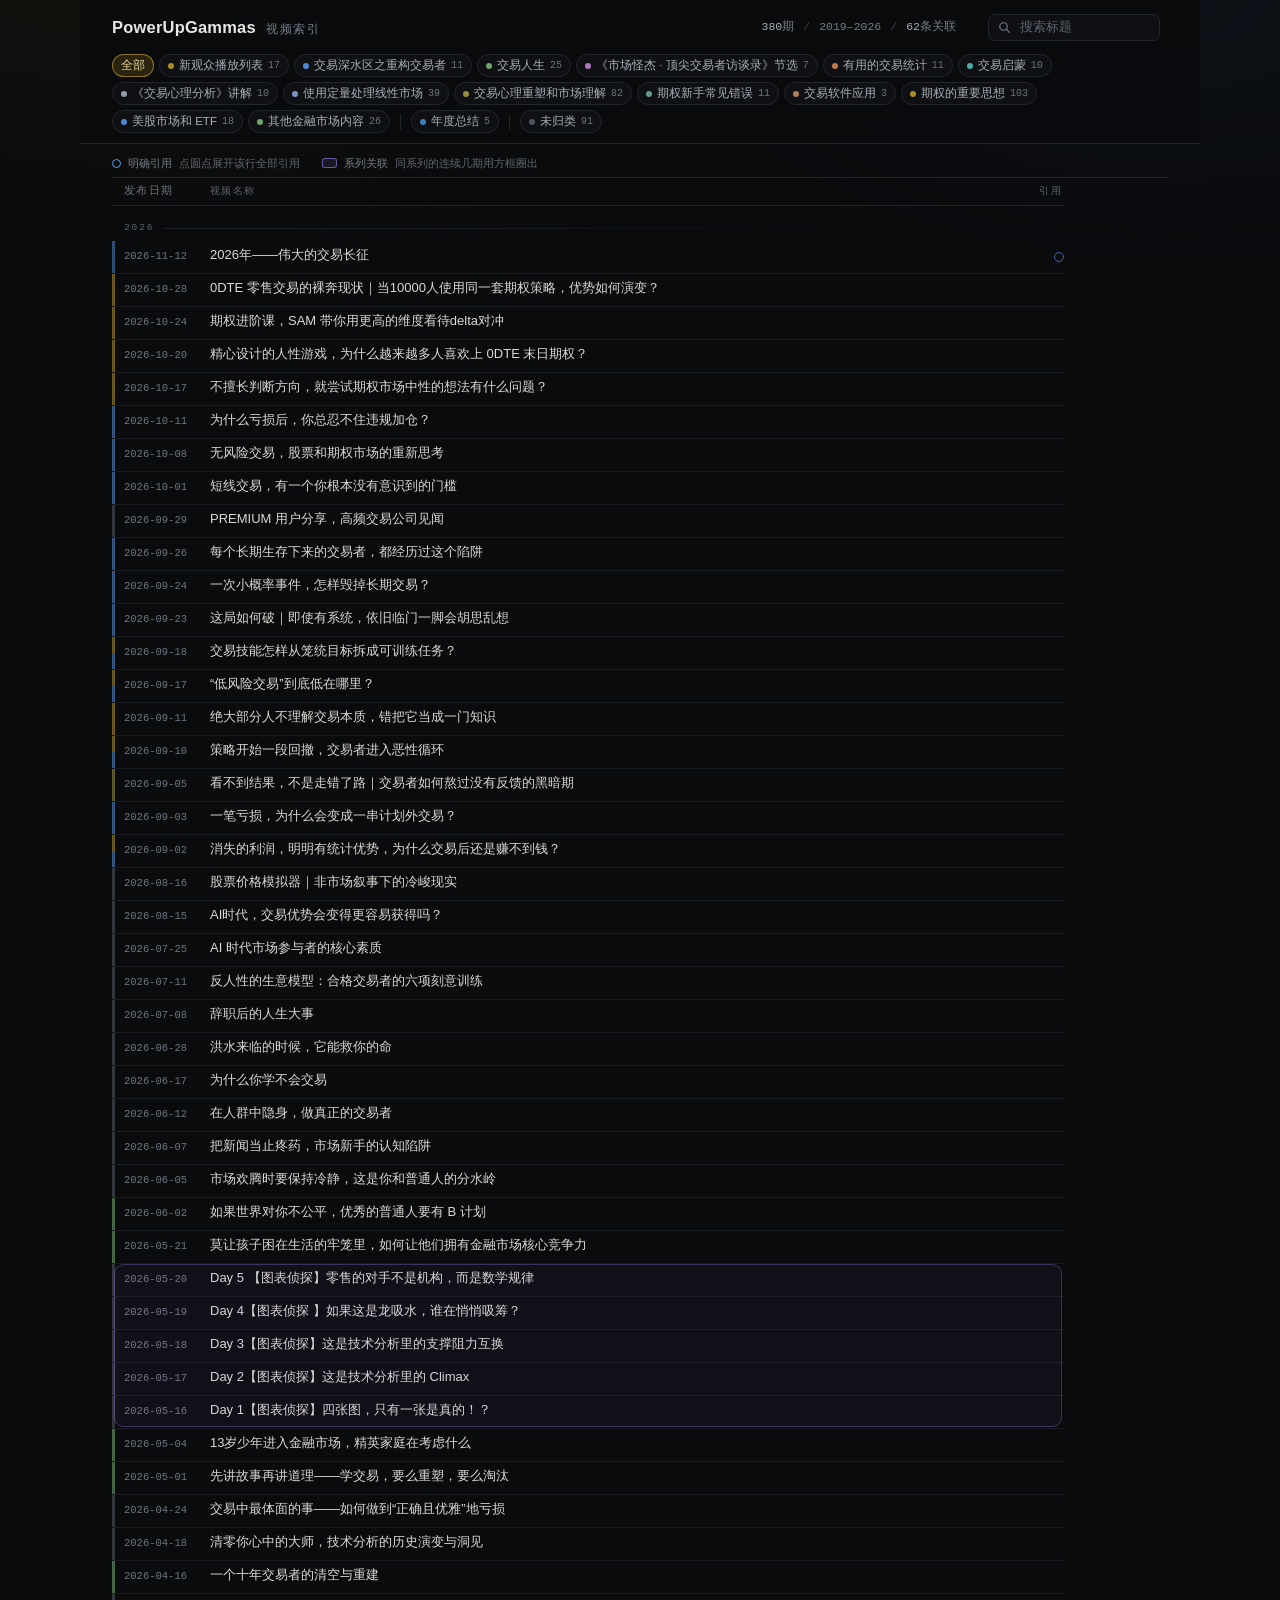
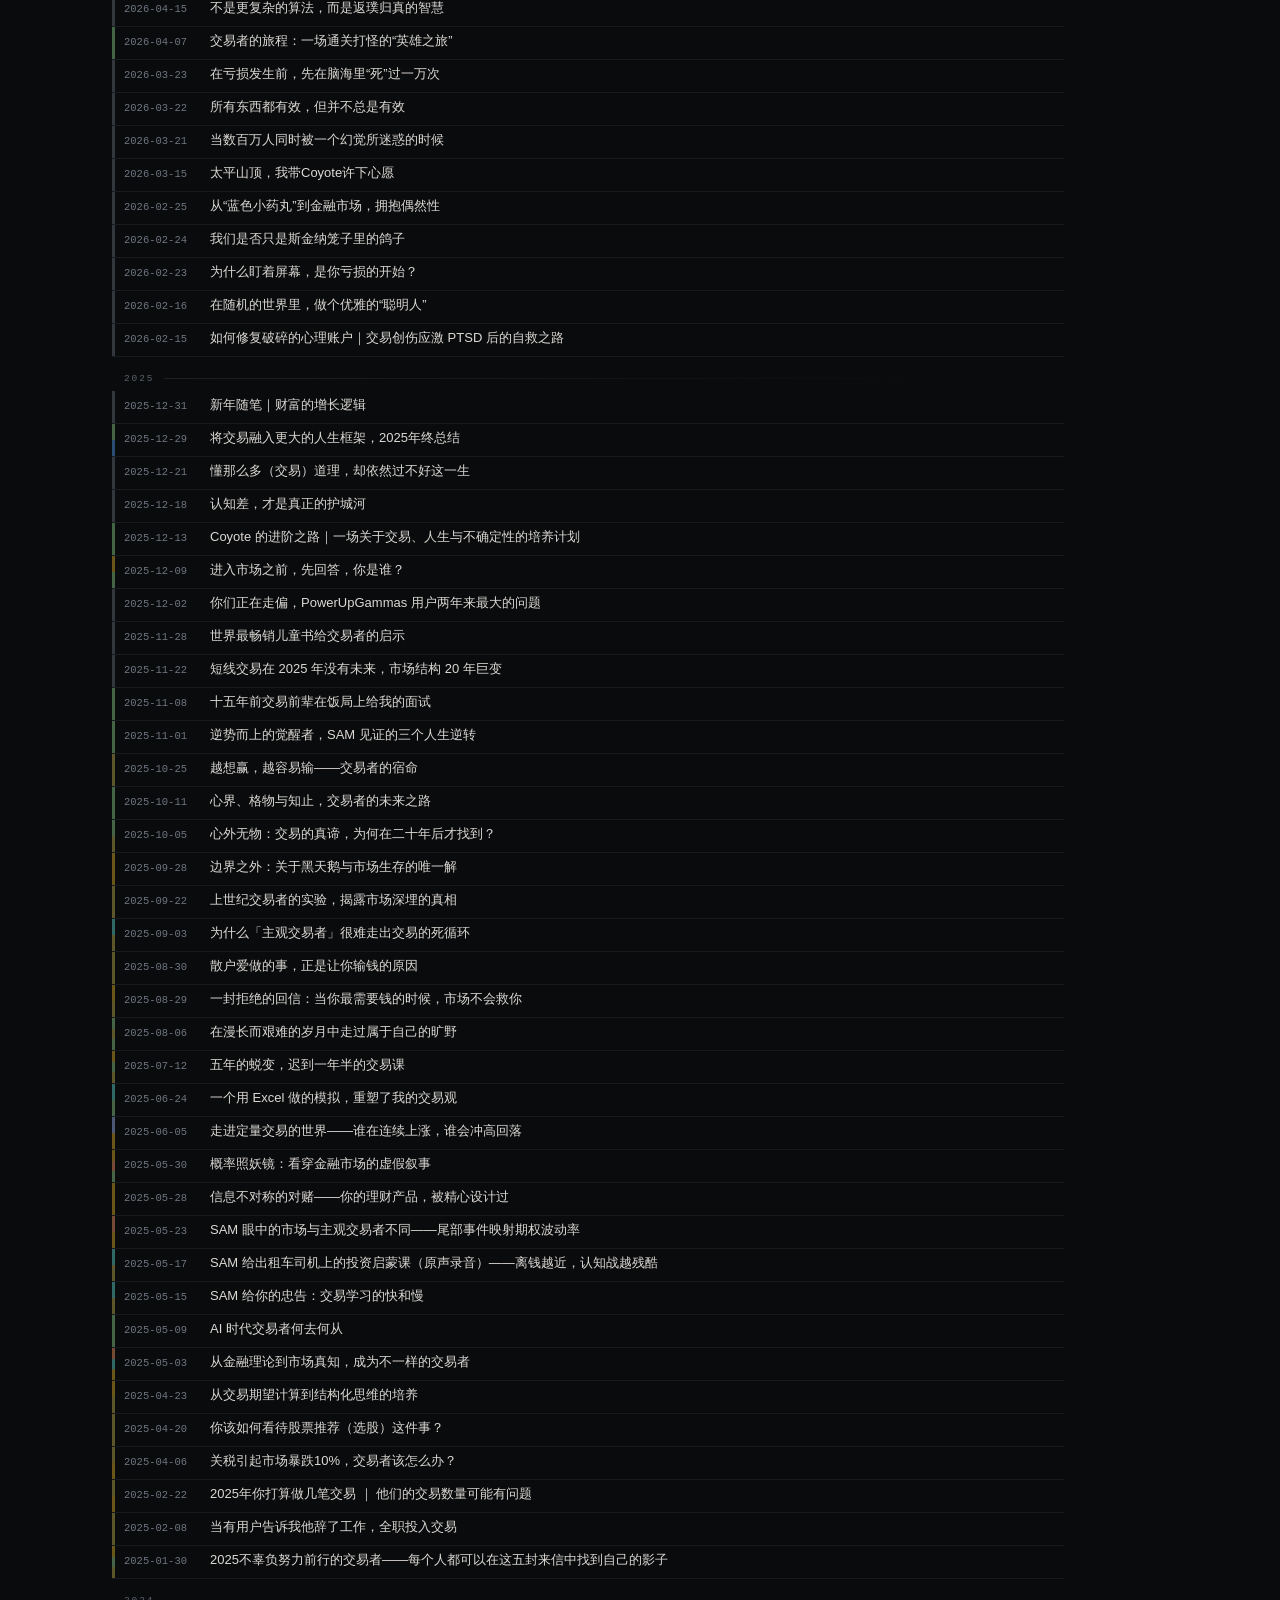
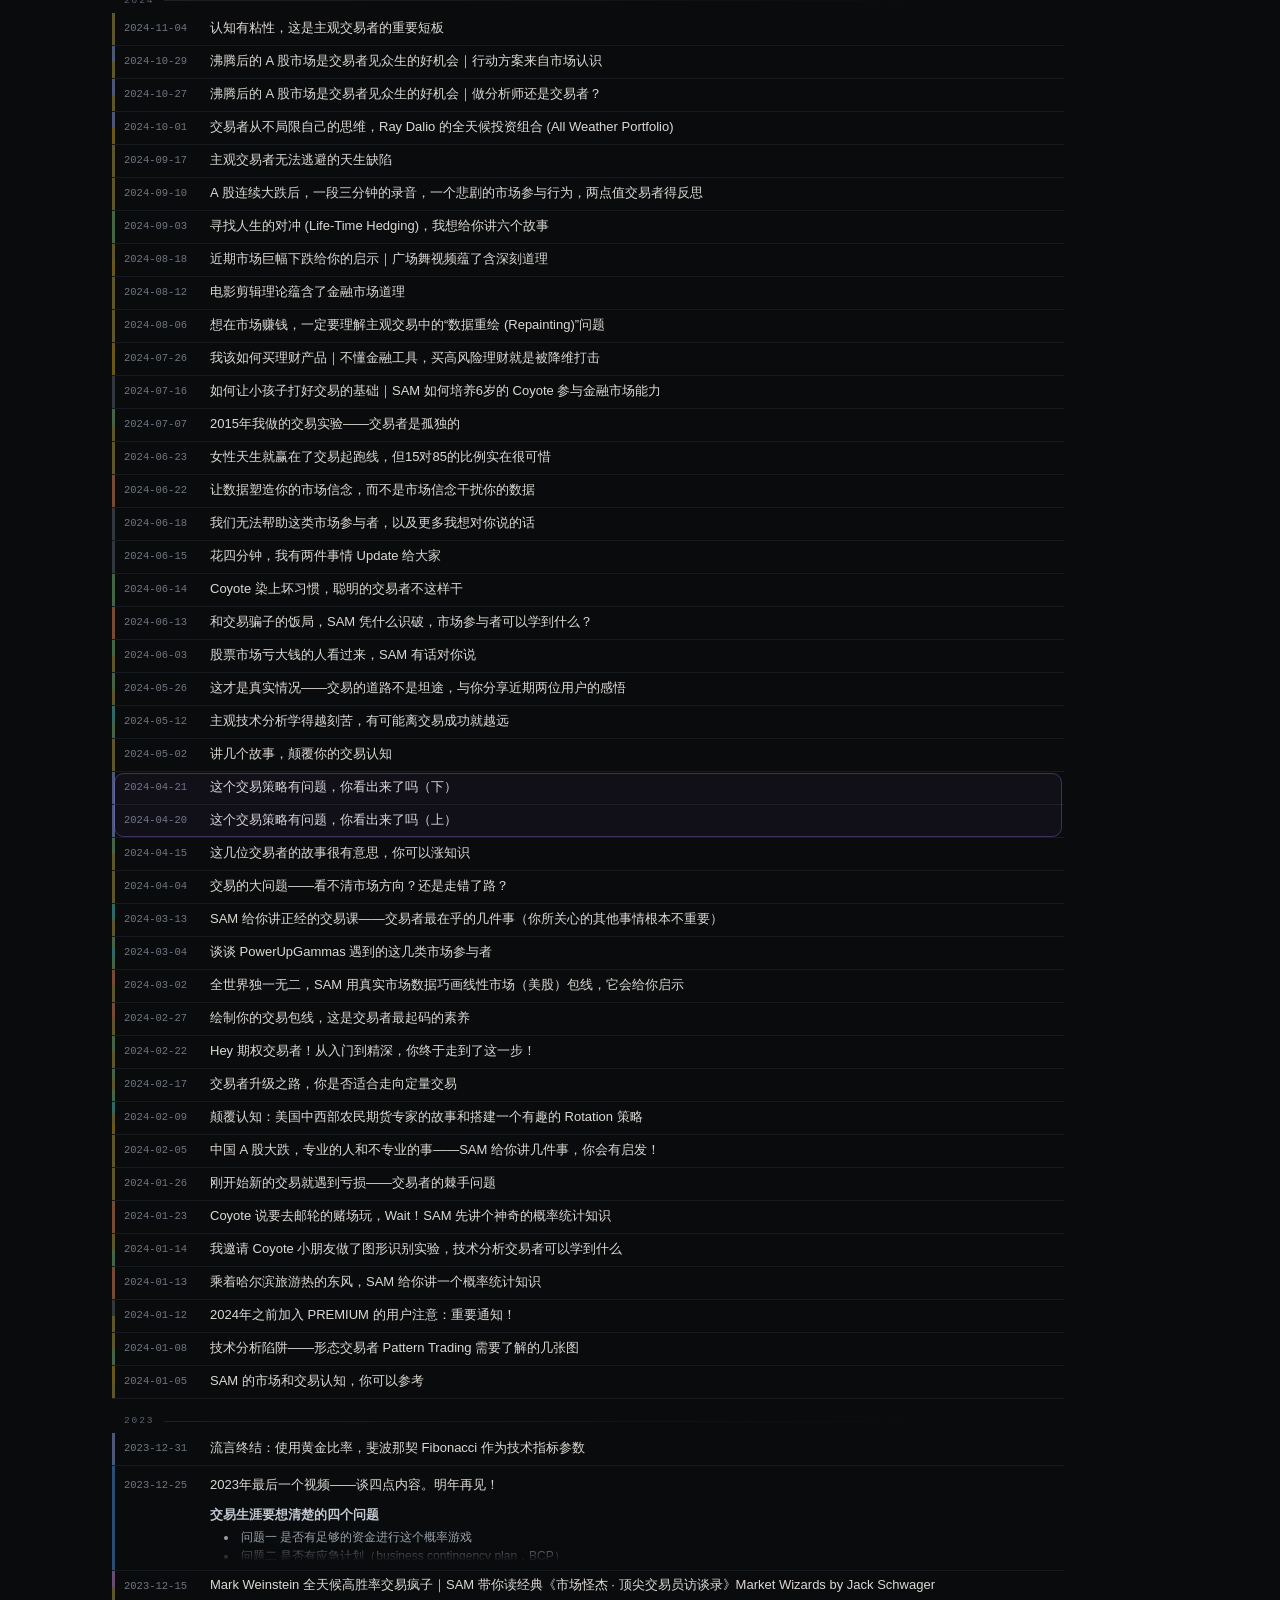
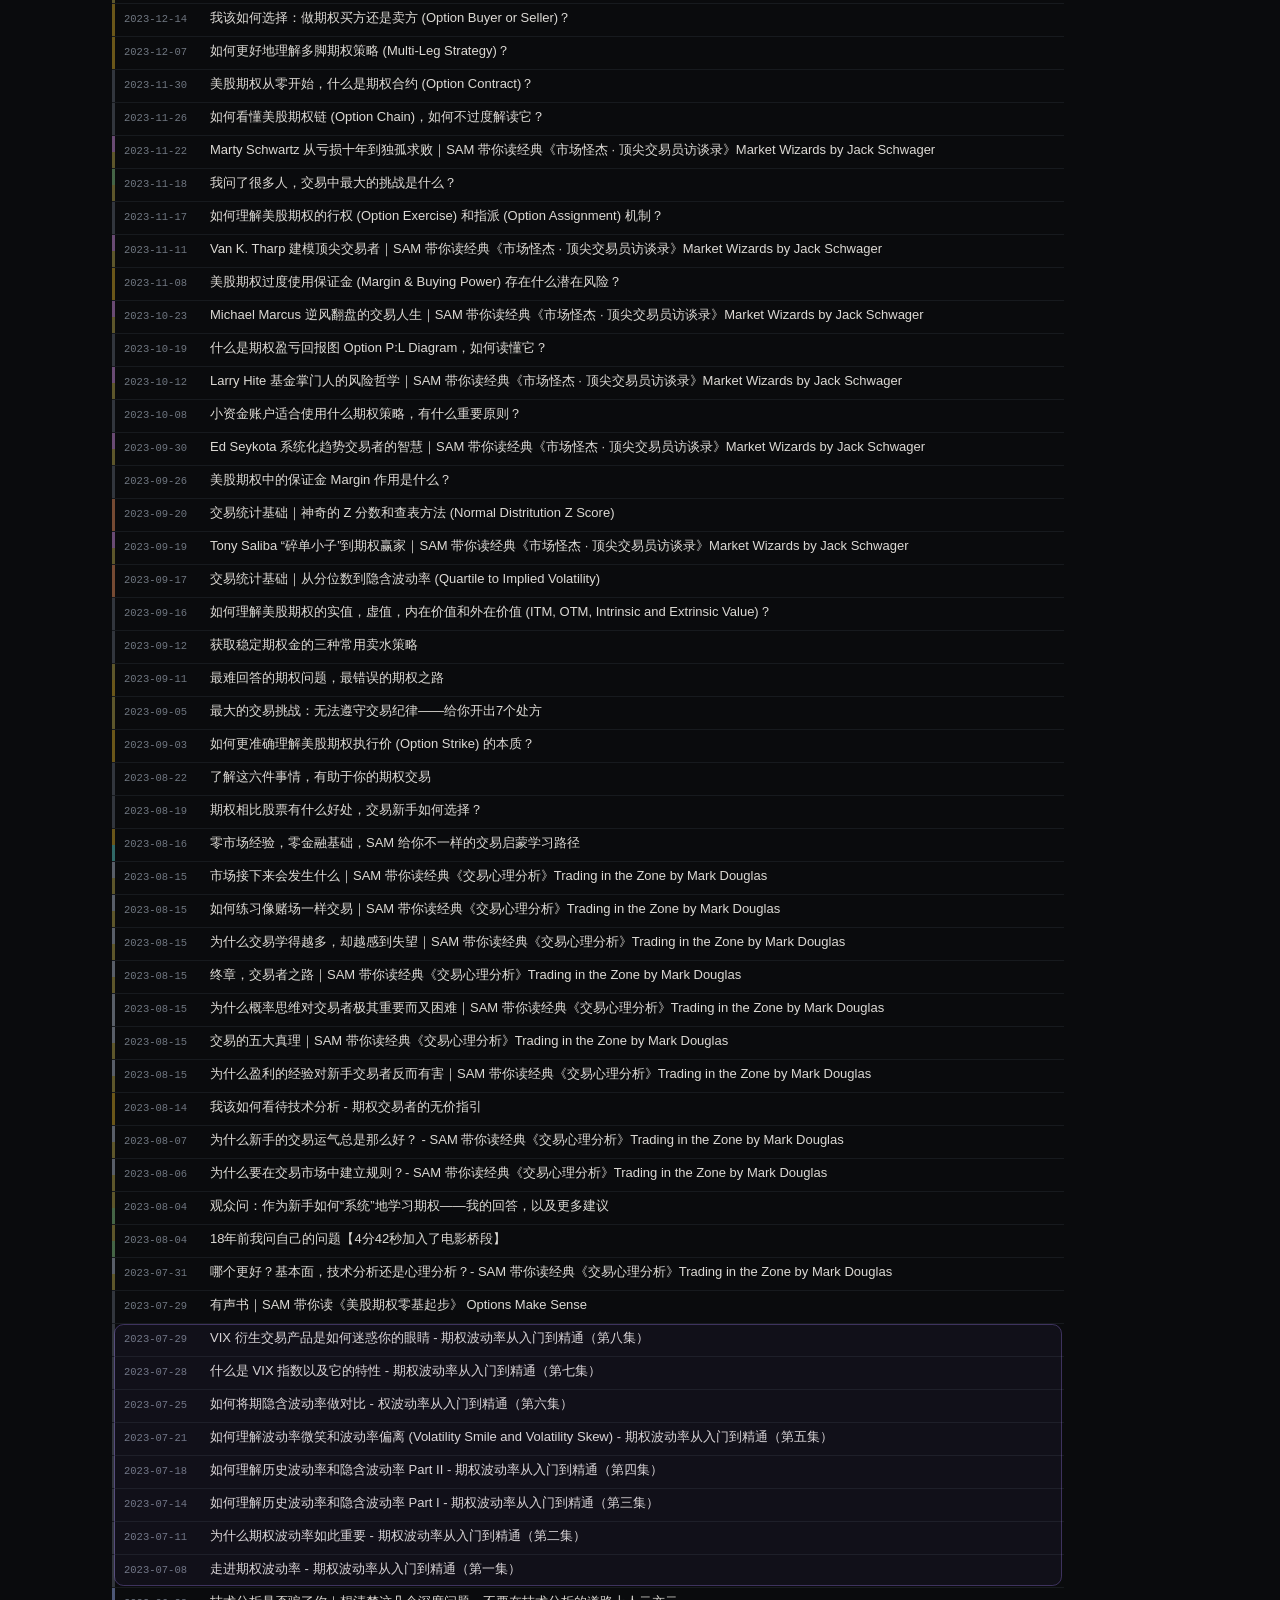
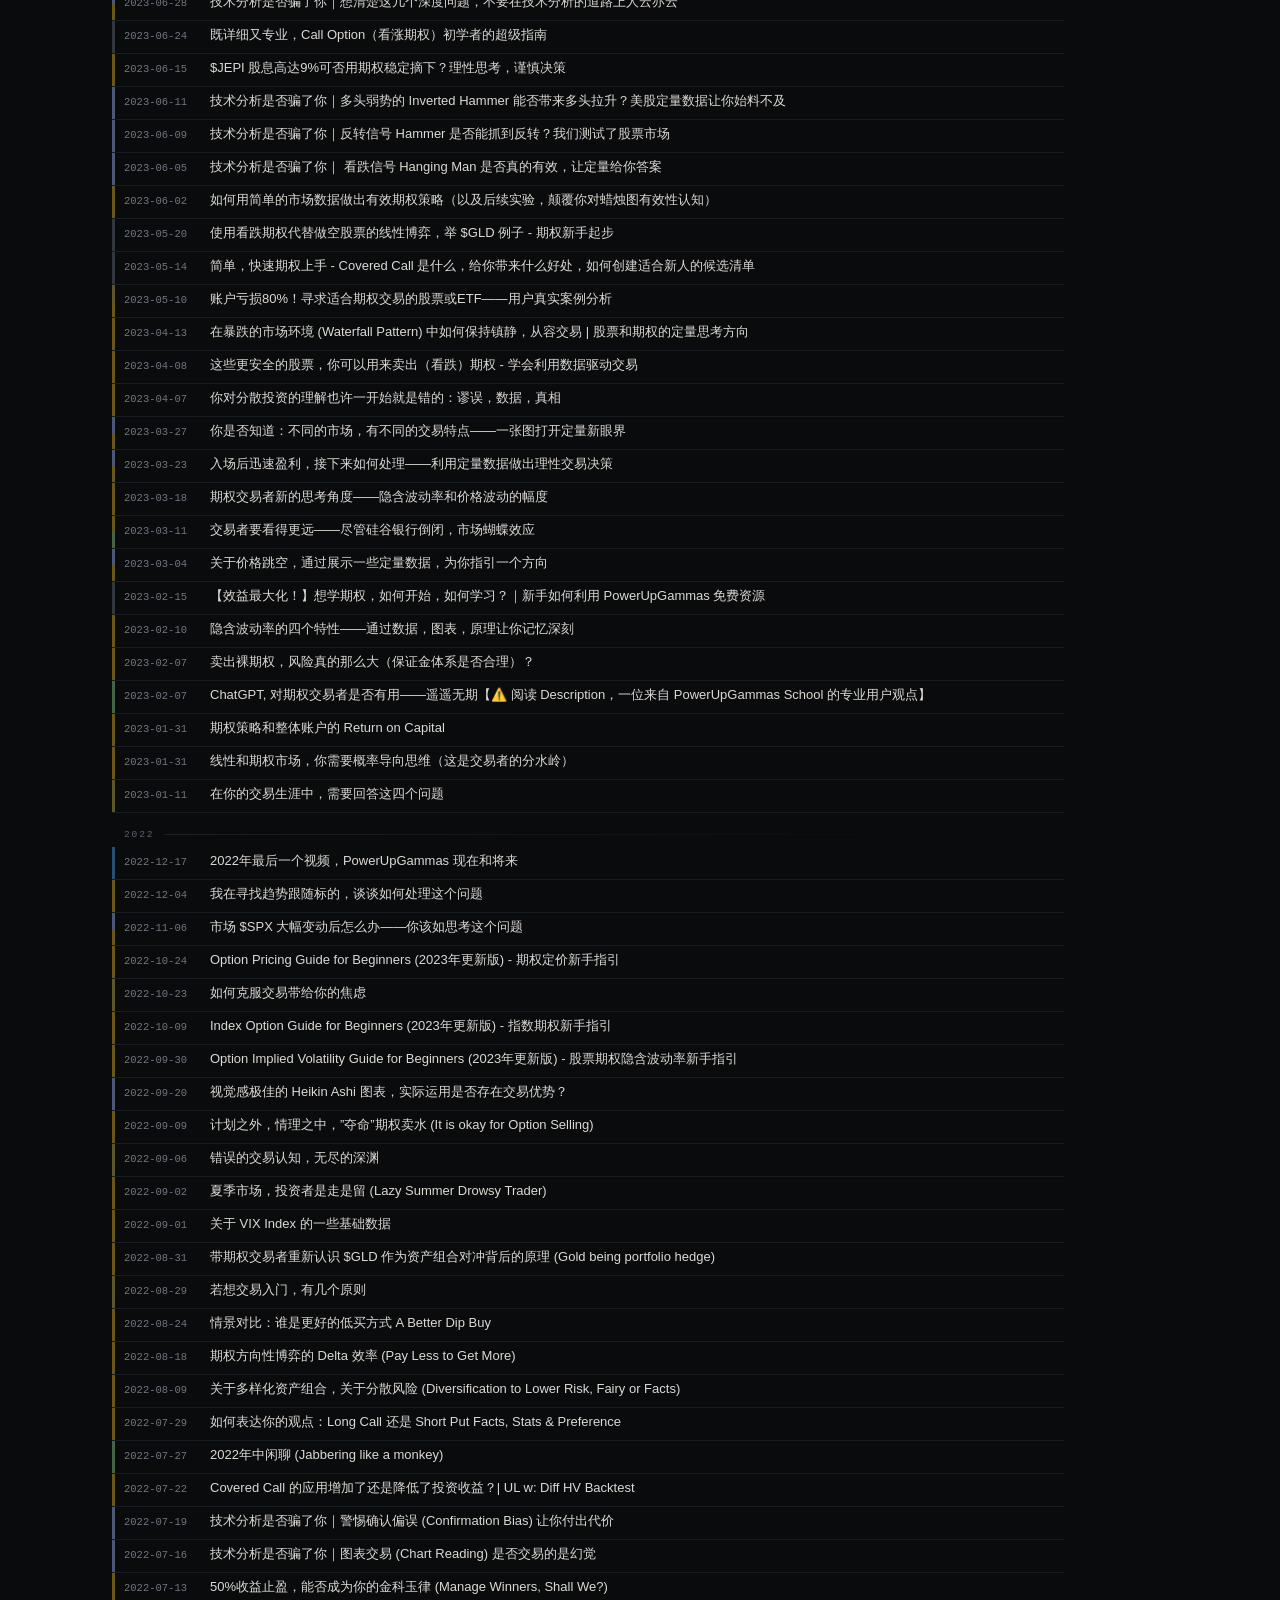
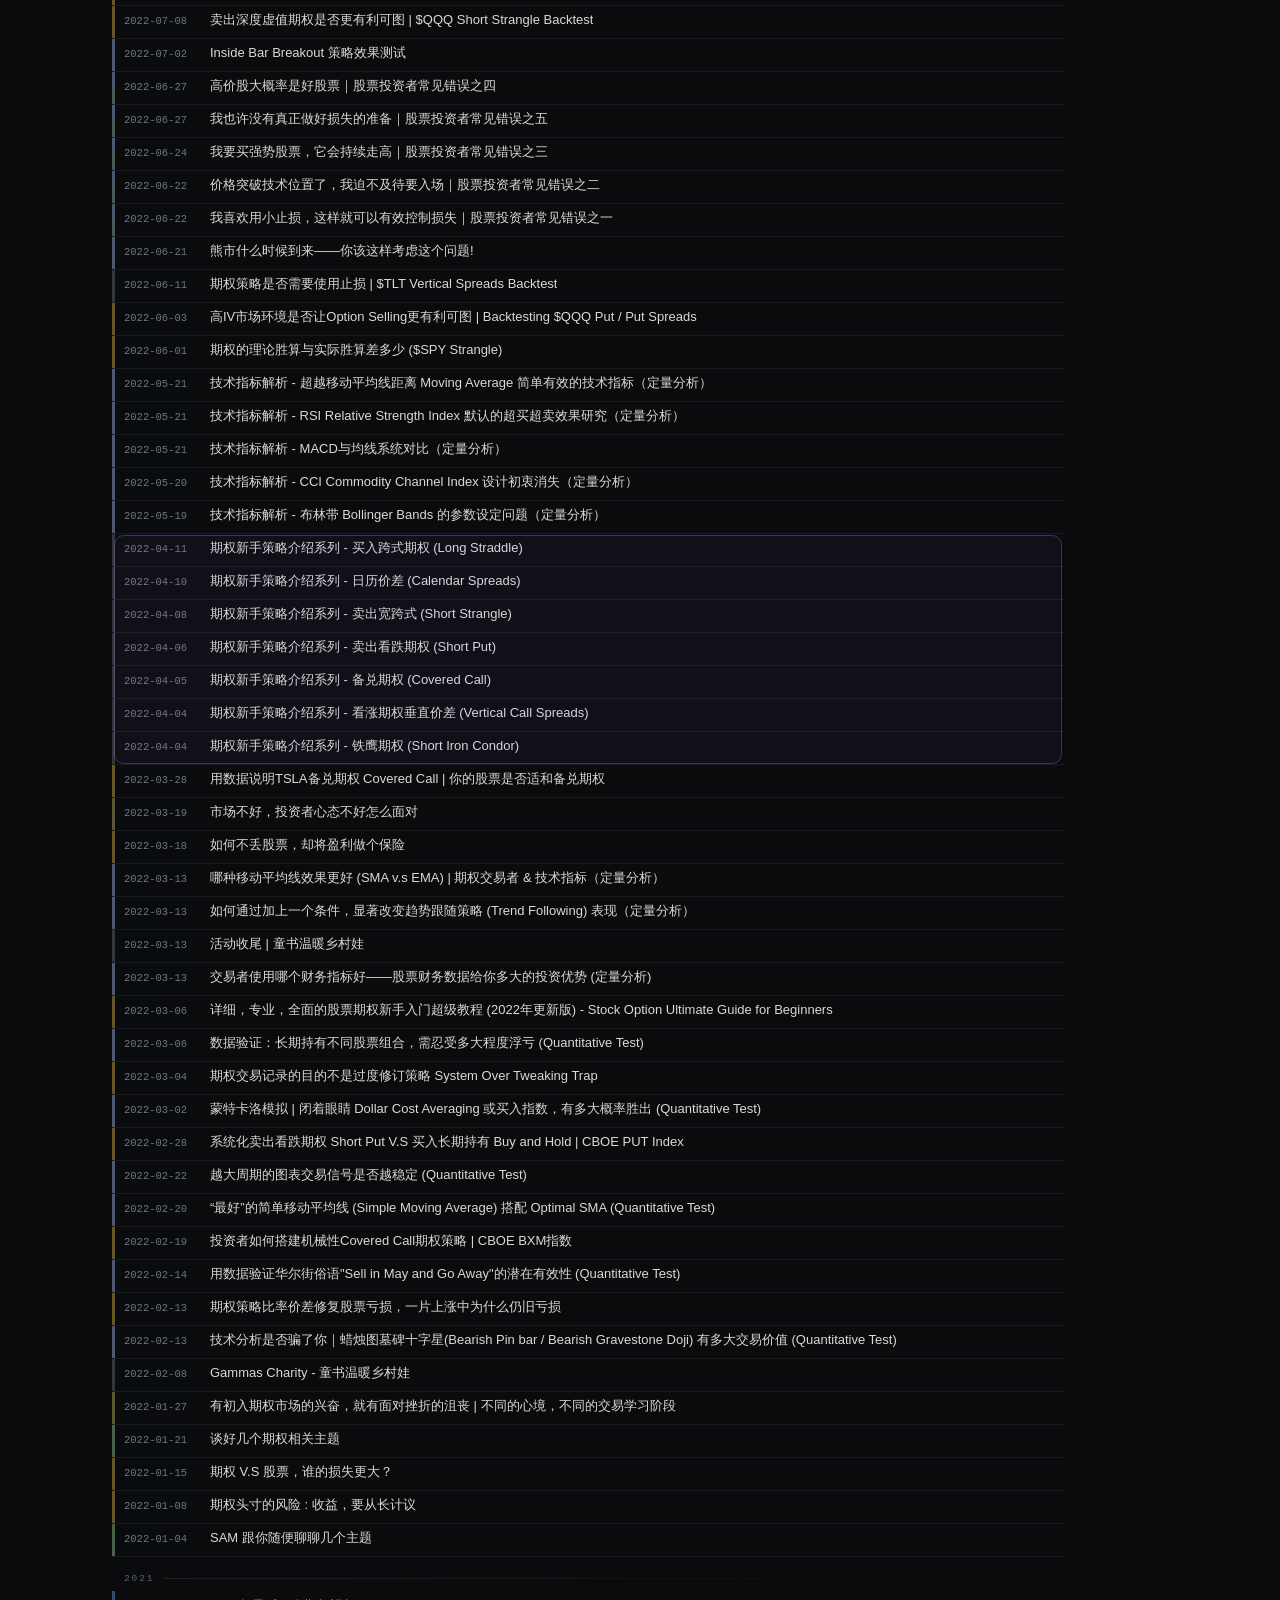
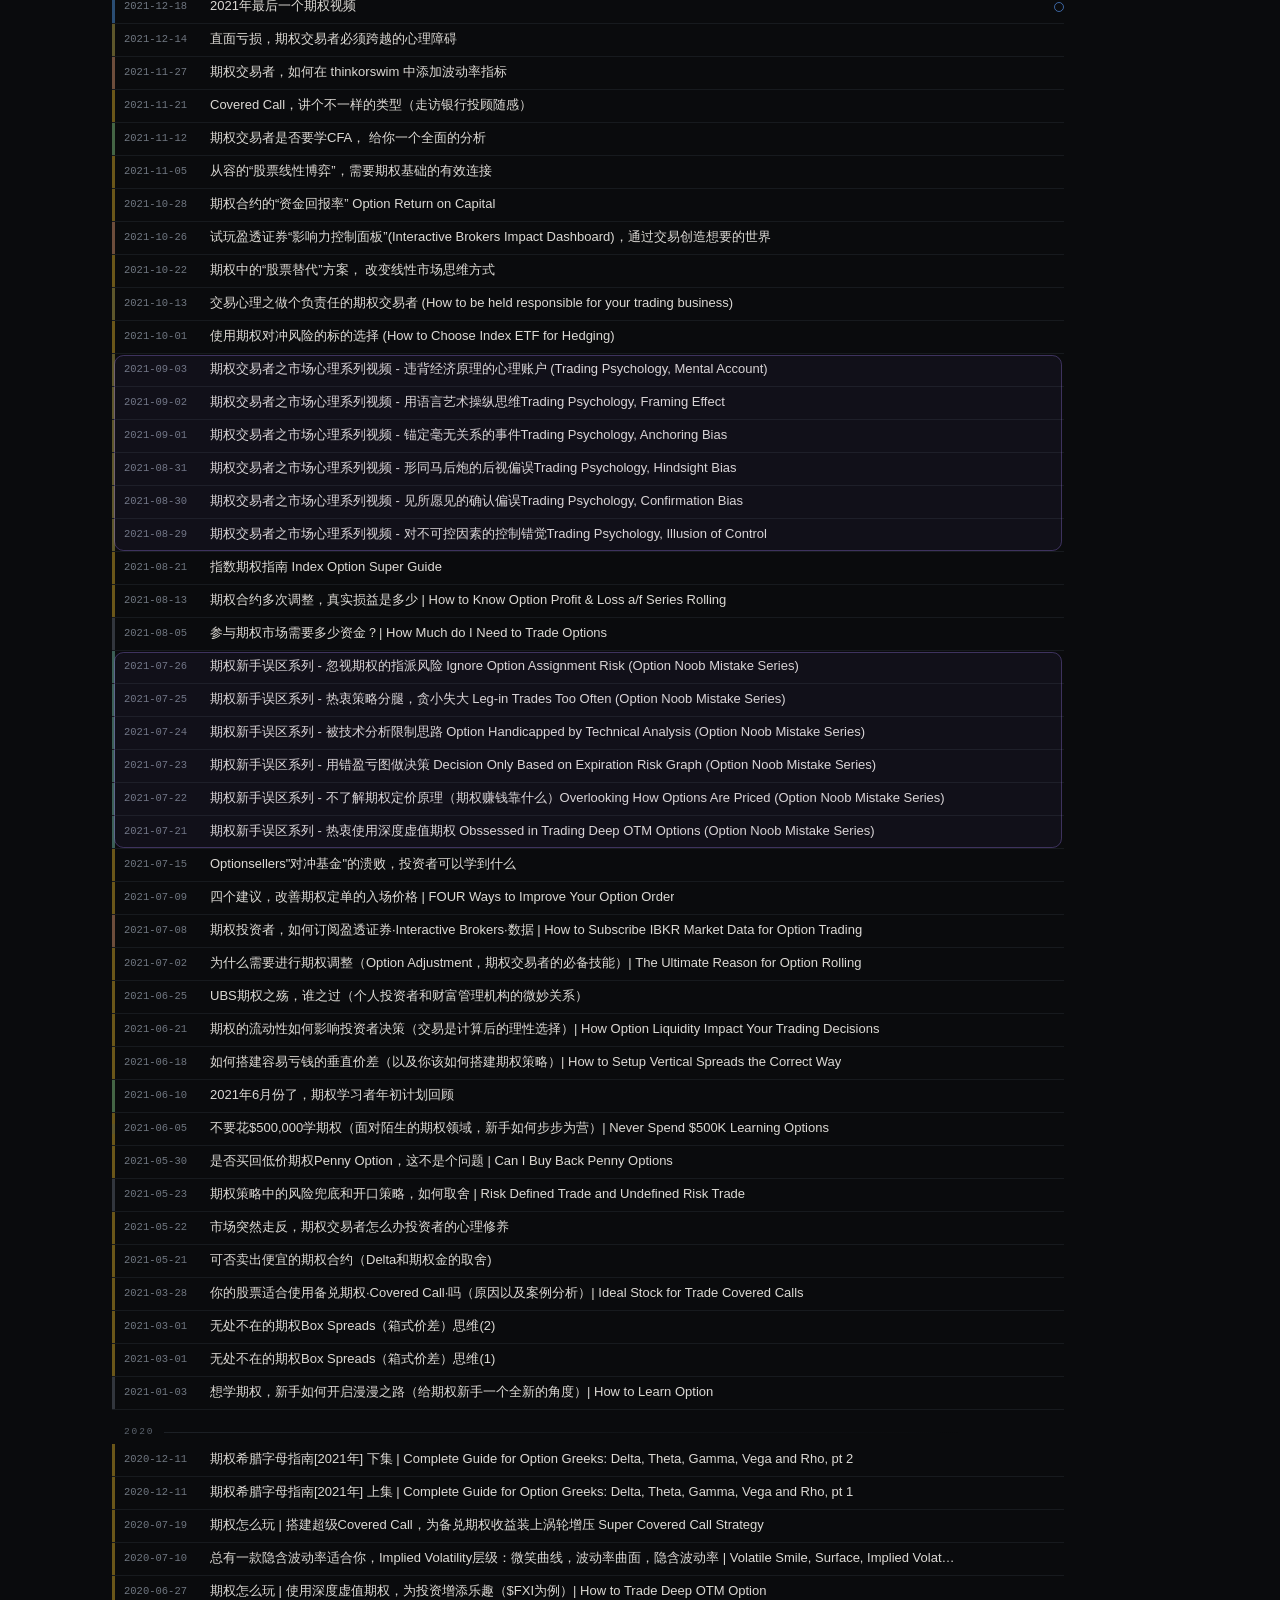
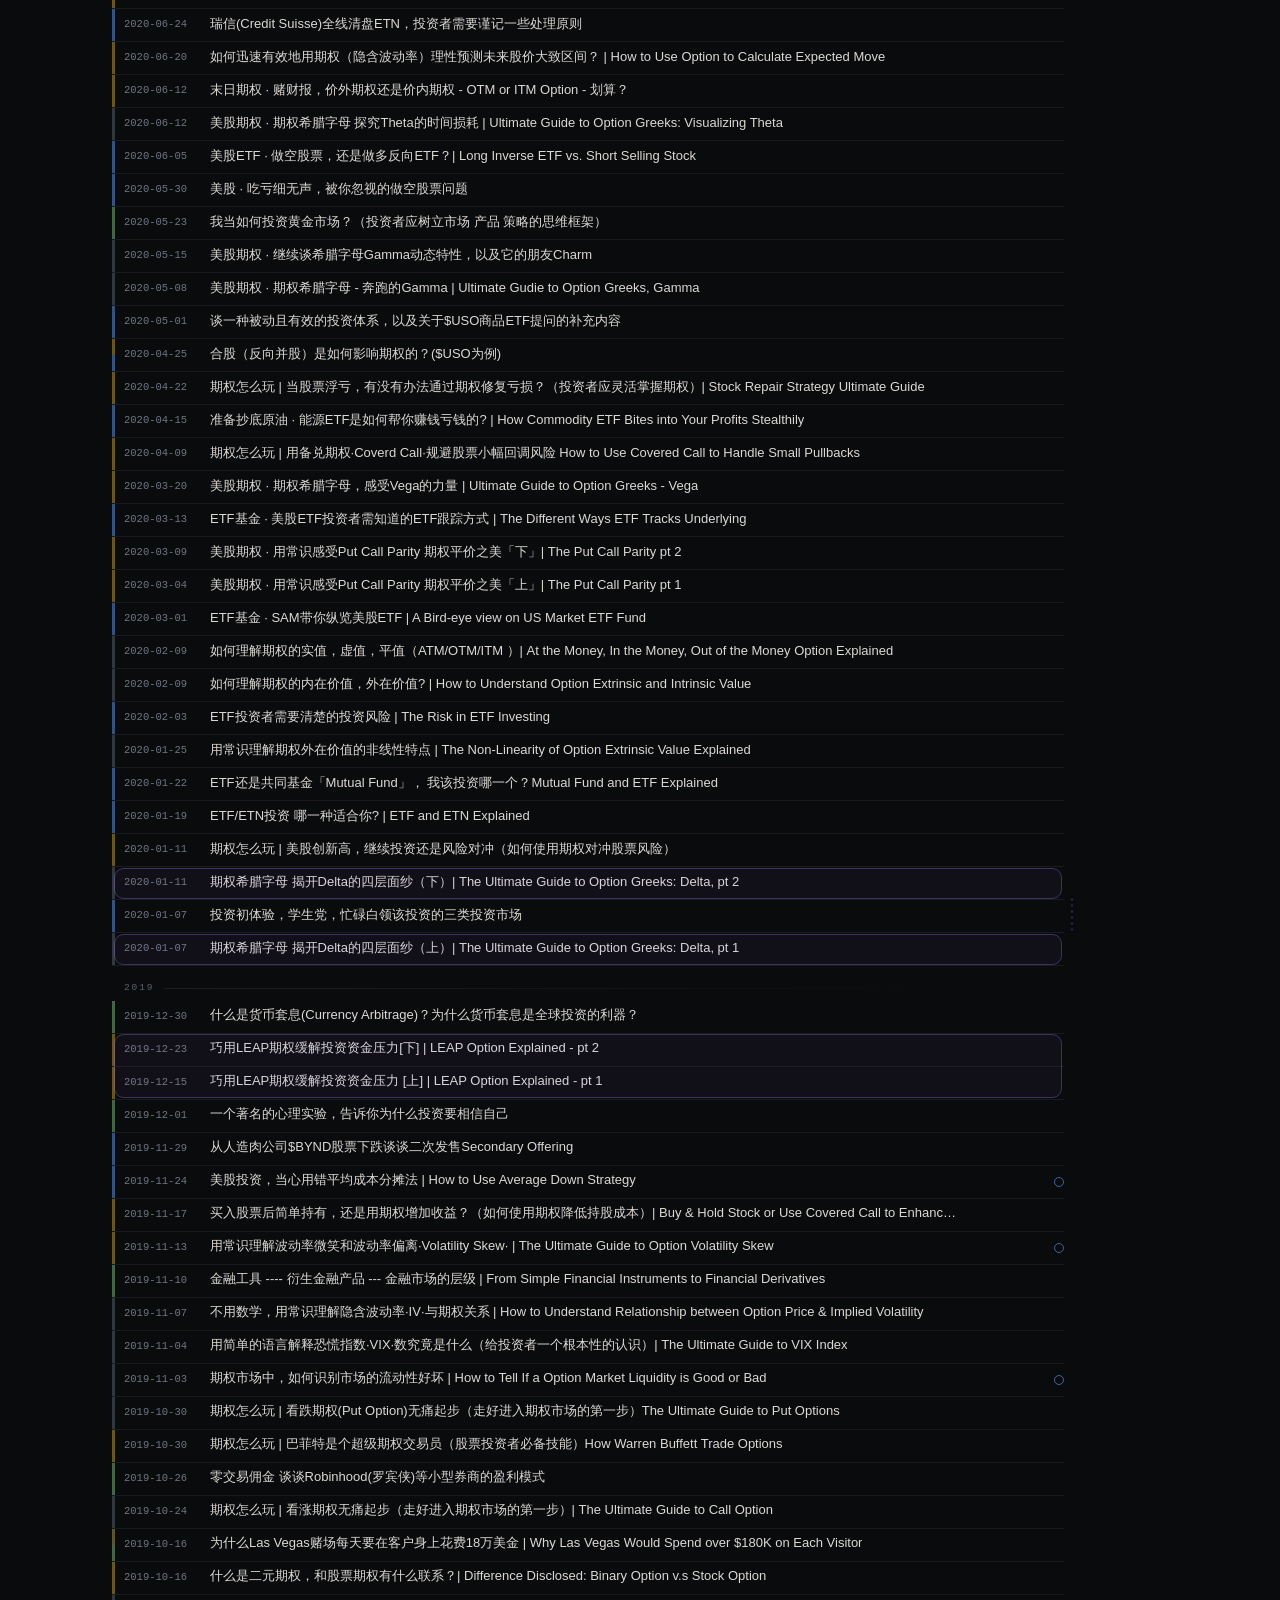
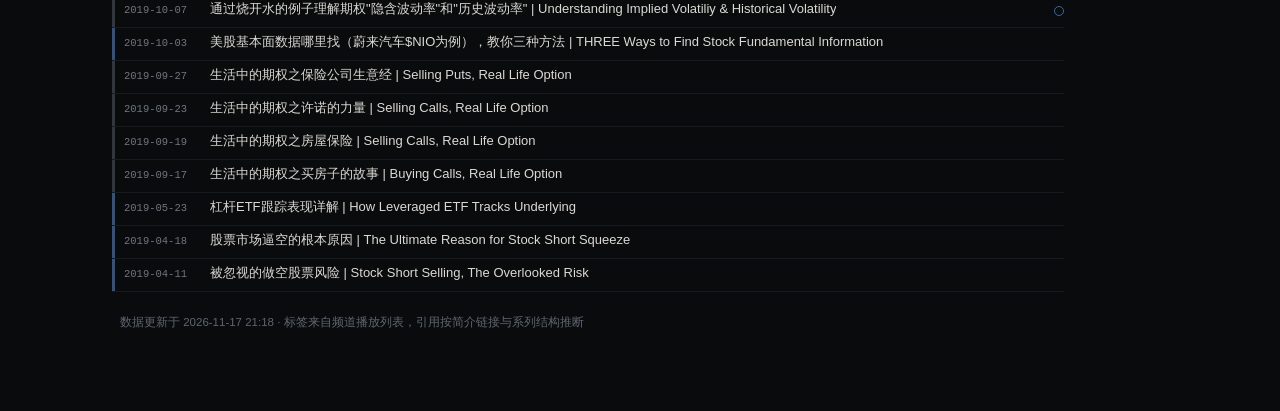
==== commit 2218151d: "修复缩进：改用位移而非 blockquote，避免缩进被存成引用" ====
--- a/index.html
+++ b/index.html
@@ -868,7 +868,7 @@
 </div>
 <script>window.__MODE__ = "public";
 window.__DATA__ = {"channel":{"name":"PowerUpGammas","id":"UCTb0BeBF6L7l2JsebTauH0Q","url":"https://www.youtube.com/@PowerUpGammas"},"generatedAt":"2026-11-17 21:18","total":380,"videos":[{"n":1,"id":"pZRmCv-kfmc","title":"2026年——伟大的交易长征","date":"2026-11-12","length":1621,"autoTags":[],"autoRefs":[]},{"n":2,"id":"CC0dUapaBLU","title":"0DTE 零售交易的裸奔现状｜当10000人使用同一套期权策略，优势如何演变？","date":"2026-10-28","length":1476,"autoTags":["PLFzeuKbRQ3c0mogNzNPUo2Pxnvfpkgu8V"],"autoRefs":[]},{"n":3,"id":"x0qs9vBs_Dk","title":"期权进阶课，SAM 带你用更高的维度看待delta对冲","date":"2026-10-24","length":1697,"autoTags":["PLFzeuKbRQ3c0mogNzNPUo2Pxnvfpkgu8V"],"autoRefs":[]},{"n":4,"id":"ovTRVyqxJdk","title":"精心设计的人性游戏，为什么越来越多人喜欢上 0DTE 末日期权？","date":"2026-10-20","length":807,"autoTags":["PLFzeuKbRQ3c0mogNzNPUo2Pxnvfpkgu8V"],"autoRefs":[]},{"n":5,"id":"HX-lPgwZwvI","title":"不擅长判断方向，就尝试期权市场中性的想法有什么问题？","date":"2026-10-17","length":1607,"autoTags":["PLFzeuKbRQ3c0mogNzNPUo2Pxnvfpkgu8V"],"autoRefs":[]},{"n":6,"id":"ZQrQwtiOiMU","title":"为什么亏损后，你总忍不住违规加仓？","date":"2026-10-11","length":2145,"autoTags":["PLN5t2P6dJQjI"],"autoRefs":[]},{"n":7,"id":"KrU_-JH8VZA","title":"无风险交易，股票和期权市场的重新思考","date":"2026-10-08","length":1312,"autoTags":["PLN5t2P6dJQjI"],"autoRefs":[]},{"n":8,"id":"4n0o2HR52QE","title":"短线交易，有一个你根本没有意识到的门槛","date":"2026-10-01","length":1612,"autoTags":["PLN5t2P6dJQjI"],"autoRefs":[]},{"n":9,"id":"IWktICC4Q1k","title":"PREMIUM 用户分享，高频交易公司见闻","date":"2026-09-29","length":717,"autoTags":["PLFzeuKbRQ3c0SPg4JsJzgnASUAi8vRlhu"],"autoRefs":[]},{"n":10,"id":"bYW0k2AMPuM","title":"每个长期生存下来的交易者，都经历过这个陷阱","date":"2026-09-26","length":1801,"autoTags":["PLN5t2P6dJQjI"],"autoRefs":[]},{"n":11,"id":"wEoRebLrmXI","title":"一次小概率事件，怎样毁掉长期交易？","date":"2026-09-24","length":1611,"autoTags":["PLN5t2P6dJQjI"],"autoRefs":[]},{"n":12,"id":"ehjIcuC8GA4","title":"这局如何破｜即使有系统，依旧临门一脚会胡思乱想","date":"2026-09-23","length":1919,"autoTags":["PLN5t2P6dJQjI"],"autoRefs":[]},{"n":13,"id":"nQcqX4CQggM","title":"交易技能怎样从笼统目标拆成可训练任务？","date":"2026-09-18","length":1706,"autoTags":["PLMglWyDBZoj0","PLN5t2P6dJQjI"],"autoRefs":[]},{"n":14,"id":"zu9Aovp_P-c","title":"“低风险交易”到底低在哪里？","date":"2026-09-17","length":1340,"autoTags":["PLMglWyDBZoj0","PLN5t2P6dJQjI"],"autoRefs":[]},{"n":15,"id":"H72urFE6xZ0","title":"绝大部分人不理解交易本质，错把它当成一门知识","date":"2026-09-11","length":958,"autoTags":["PLMglWyDBZoj0"],"autoRefs":[]},{"n":16,"id":"VfUI0QDYNDQ","title":"策略开始一段回撤，交易者进入恶性循环","date":"2026-09-10","length":1581,"autoTags":["PLMglWyDBZoj0","PLN5t2P6dJQjI"],"autoRefs":[]},{"n":17,"id":"qWYw8j9CLLs","title":"看不到结果，不是走错了路｜交易者如何熬过没有反馈的黑暗期","date":"2026-09-05","length":379,"autoTags":["PLFzeuKbRQ3c0r5qcqg2AA1TbLngDITGsV"],"autoRefs":[]},{"n":18,"id":"eLCo5rd6xVU","title":"一笔亏损，为什么会变成一串计划外交易？","date":"2026-09-03","length":1979,"autoTags":["PLN5t2P6dJQjI"],"autoRefs":[]},{"n":19,"id":"gxNMETzy3go","title":"消失的利润，明明有统计优势，为什么交易后还是赚不到钱？","date":"2026-09-02","length":1281,"autoTags":["PLMglWyDBZoj0","PLN5t2P6dJQjI"],"autoRefs":[]},{"n":20,"id":"ODBEMsAhOow","title":"股票价格模拟器｜非市场叙事下的冷峻现实","date":"2026-08-16","length":1028,"autoTags":[],"autoRefs":[]},{"n":21,"id":"fSRIHrwCvNU","title":"AI时代，交易优势会变得更容易获得吗？","date":"2026-08-15","length":1200,"autoTags":[],"autoRefs":[]},{"n":22,"id":"_wDW5idaUPw","title":"AI 时代市场参与者的核心素质","date":"2026-07-25","length":1719,"autoTags":[],"autoRefs":[]},{"n":23,"id":"CxdZXt7EkCQ","title":"反人性的生意模型：合格交易者的六项刻意训练","date":"2026-07-11","length":2030,"autoTags":[],"autoRefs":[]},{"n":24,"id":"Ce95BIycDlA","title":"辞职后的人生大事","date":"2026-07-08","length":1999,"autoTags":[],"autoRefs":[]},{"n":25,"id":"97z3d_xcm2I","title":"洪水来临的时候，它能救你的命","date":"2026-06-28","length":859,"autoTags":[],"autoRefs":[]},{"n":26,"id":"vEcTXk_7GkM","title":"为什么你学不会交易","date":"2026-06-17","length":298,"autoTags":[],"autoRefs":[]},{"n":27,"id":"0ecfVqApLog","title":"在人群中隐身，做真正的交易者","date":"2026-06-12","length":538,"autoTags":[],"autoRefs":[]},{"n":28,"id":"LR8vTK-Nrd0","title":"把新闻当止疼药，市场新手的认知陷阱","date":"2026-06-07","length":419,"autoTags":[],"autoRefs":[]},{"n":29,"id":"z5qdpXmOOoA","title":"市场欢腾时要保持冷静，这是你和普通人的分水岭","date":"2026-06-05","length":853,"autoTags":[],"autoRefs":[]},{"n":30,"id":"Qz0hrbdYlvY","title":"如果世界对你不公平，优秀的普通人要有 B 计划","date":"2026-06-02","length":659,"autoTags":["PLFzeuKbRQ3c1xUYq1GIVFwgrlhSMMJS6g"],"autoRefs":[]},{"n":31,"id":"9uV-zmNibWo","title":"莫让孩子困在生活的牢笼里，如何让他们拥有金融市场核心竞争力","date":"2026-05-21","length":977,"autoTags":["PLFzeuKbRQ3c1xUYq1GIVFwgrlhSMMJS6g"],"autoRefs":[]},{"n":32,"id":"pNdAv8wlcYU","title":"Day 5 【图表侦探】零售的对手不是机构，而是数学规律","date":"2026-05-20","length":648,"autoTags":[],"autoRefs":[{"to":"gROkHExLNNg","n":33,"type":"series","series":"图表侦探"}],"series":"图表侦探"},{"n":33,"id":"gROkHExLNNg","title":"Day 4【图表侦探 】如果这是龙吸水，谁在悄悄吸筹？","date":"2026-05-19","length":210,"autoTags":[],"autoRefs":[{"to":"ti7kRdmLxy0","n":34,"type":"series","series":"图表侦探"}],"series":"图表侦探"},{"n":34,"id":"ti7kRdmLxy0","title":"Day 3【图表侦探】这是技术分析里的支撑阻力互换","date":"2026-05-18","length":255,"autoTags":[],"autoRefs":[{"to":"o3tCJeFdJ8c","n":35,"type":"series","series":"图表侦探"}],"series":"图表侦探"},{"n":35,"id":"o3tCJeFdJ8c","title":"Day 2【图表侦探】这是技术分析里的 Climax","date":"2026-05-17","length":165,"autoTags":[],"autoRefs":[{"to":"Iqslj7m59Tc","n":36,"type":"series","series":"图表侦探"}],"series":"图表侦探"},{"n":36,"id":"Iqslj7m59Tc","title":"Day 1【图表侦探】四张图，只有一张是真的！？","date":"2026-05-16","length":133,"autoTags":[],"autoRefs":[],"series":"图表侦探"},{"n":37,"id":"YJtyvvfXVOM","title":"13岁少年进入金融市场，精英家庭在考虑什么","date":"2026-05-04","length":772,"autoTags":["PLFzeuKbRQ3c1xUYq1GIVFwgrlhSMMJS6g"],"autoRefs":[]},{"n":38,"id":"49eI01GkmLI","title":"先讲故事再讲道理——学交易，要么重塑，要么淘汰","date":"2026-05-01","length":822,"autoTags":["PLFzeuKbRQ3c1xUYq1GIVFwgrlhSMMJS6g"],"autoRefs":[]},{"n":39,"id":"V8TWQs4K5yo","title":"交易中最体面的事——如何做到“正确且优雅”地亏损","date":"2026-04-24","length":893,"autoTags":[],"autoRefs":[]},{"n":40,"id":"tO6WOd1dE1I","title":"清零你心中的大师，技术分析的历史演变与洞见","date":"2026-04-18","length":1915,"autoTags":[],"autoRefs":[]},{"n":41,"id":"INGKoQc9rF0","title":"一个十年交易者的清空与重建","date":"2026-04-16","length":490,"autoTags":["PLFzeuKbRQ3c1xUYq1GIVFwgrlhSMMJS6g"],"autoRefs":[]},{"n":42,"id":"Ebn4PBHo0NU","title":"不是更复杂的算法，而是返璞归真的智慧","date":"2026-04-15","length":944,"autoTags":[],"autoRefs":[]},{"n":43,"id":"ZJsO4bw6hCo","title":"交易者的旅程：一场通关打怪的“英雄之旅”","date":"2026-04-07","length":1418,"autoTags":["PLFzeuKbRQ3c1xUYq1GIVFwgrlhSMMJS6g"],"autoRefs":[]},{"n":44,"id":"I1-47jH_EC8","title":"在亏损发生前，先在脑海里“死”过一万次","date":"2026-03-23","length":250,"autoTags":[],"autoRefs":[]},{"n":45,"id":"Q70auwrnfng","title":"所有东西都有效，但并不总是有效","date":"2026-03-22","length":361,"autoTags":[],"autoRefs":[]},{"n":46,"id":"xBxfI9UP7io","title":"当数百万人同时被一个幻觉所迷惑的时候","date":"2026-03-21","length":891,"autoTags":[],"autoRefs":[]},{"n":47,"id":"jexJRXymFMg","title":"太平山顶，我带Coyote许下心愿","date":"2026-03-15","length":331,"autoTags":[],"autoRefs":[]},{"n":48,"id":"4bbmlQ0j8os","title":"从“蓝色小药丸”到金融市场，拥抱偶然性","date":"2026-02-25","length":355,"autoTags":[],"autoRefs":[]},{"n":49,"id":"wArI6flrxlQ","title":"我们是否只是斯金纳笼子里的鸽子","date":"2026-02-24","length":252,"autoTags":[],"autoRefs":[]},{"n":50,"id":"yy7tK5Xs0bs","title":"为什么盯着屏幕，是你亏损的开始？","date":"2026-02-23","length":450,"autoTags":[],"autoRefs":[]},{"n":51,"id":"UeTS6pl2UKc","title":"在随机的世界里，做个优雅的“聪明人”","date":"2026-02-16","length":443,"autoTags":[],"autoRefs":[]},{"n":52,"id":"oIhhZU4n1Ak","title":"如何修复破碎的心理账户｜交易创伤应激 PTSD 后的自救之路","date":"2026-02-15","length":834,"autoTags":[],"autoRefs":[]},{"n":53,"id":"KJ_gyFesR64","title":"新年随笔｜财富的增长逻辑","date":"2025-12-31","length":239,"autoTags":[],"autoRefs":[]},{"n":54,"id":"5htrW5Rb94s","title":"将交易融入更大的人生框架，2025年终总结","date":"2025-12-29","length":611,"autoTags":["PLFzeuKbRQ3c1xUYq1GIVFwgrlhSMMJS6g"],"autoRefs":[]},{"n":55,"id":"1kFZJ9-qR3o","title":"懂那么多（交易）道理，却依然过不好这一生","date":"2025-12-21","length":712,"autoTags":[],"autoRefs":[]},{"n":56,"id":"D0vXg_-K_9Q","title":"认知差，才是真正的护城河","date":"2025-12-18","length":436,"autoTags":[],"autoRefs":[]},{"n":57,"id":"VR47JDng8_E","title":"Coyote 的进阶之路｜一场关于交易、人生与不确定性的培养计划","date":"2025-12-13","length":523,"autoTags":["PLFzeuKbRQ3c1xUYq1GIVFwgrlhSMMJS6g"],"autoRefs":[]},{"n":58,"id":"7iRuCkSGhlc","title":"进入市场之前，先回答，你是谁？","date":"2025-12-09","length":910,"autoTags":["PLMglWyDBZoj0","PLFzeuKbRQ3c1xUYq1GIVFwgrlhSMMJS6g"],"autoRefs":[]},{"n":59,"id":"c6DG2VMm094","title":"你们正在走偏，PowerUpGammas 用户两年来最大的问题","date":"2025-12-02","length":542,"autoTags":[],"autoRefs":[]},{"n":60,"id":"bYbtVHFRA78","title":"世界最畅销儿童书给交易者的启示","date":"2025-11-28","length":685,"autoTags":[],"autoRefs":[]},{"n":61,"id":"iSFswQRZP5E","title":"短线交易在 2025 年没有未来，市场结构 20 年巨变","date":"2025-11-22","length":647,"autoTags":[],"autoRefs":[]},{"n":62,"id":"V5w0X3-hS48","title":"十五年前交易前辈在饭局上给我的面试","date":"2025-11-08","length":339,"autoTags":["PLFzeuKbRQ3c1xUYq1GIVFwgrlhSMMJS6g"],"autoRefs":[]},{"n":63,"id":"S6eJ5D3Byq0","title":"逆势而上的觉醒者，SAM 见证的三个人生逆转","date":"2025-11-01","length":567,"autoTags":["PLFzeuKbRQ3c1xUYq1GIVFwgrlhSMMJS6g"],"autoRefs":[]},{"n":64,"id":"TpKVd8ZUSbE","title":"越想赢，越容易输——交易者的宿命","date":"2025-10-25","length":615,"autoTags":["PLFzeuKbRQ3c0r5qcqg2AA1TbLngDITGsV"],"autoRefs":[]},{"n":65,"id":"wPwY99xZzWI","title":"心界、格物与知止，交易者的未来之路","date":"2025-10-11","length":1584,"autoTags":["PLFzeuKbRQ3c1xUYq1GIVFwgrlhSMMJS6g"],"autoRefs":[]},{"n":66,"id":"Phpw6k3wpGM","title":"心外无物：交易的真谛，为何在二十年后才找到？","date":"2025-10-05","length":569,"autoTags":["PLFzeuKbRQ3c1xUYq1GIVFwgrlhSMMJS6g","PLFzeuKbRQ3c0r5qcqg2AA1TbLngDITGsV"],"autoRefs":[]},{"n":67,"id":"YBxJOcDvdic","title":"边界之外：关于黑天鹅与市场生存的唯一解","date":"2025-09-28","length":738,"autoTags":["PLMglWyDBZoj0","PLFzeuKbRQ3c0mogNzNPUo2Pxnvfpkgu8V"],"autoRefs":[]},{"n":68,"id":"ExI_fPquHxg","title":"上世纪交易者的实验，揭露市场深埋的真相","date":"2025-09-22","length":542,"autoTags":["PLFzeuKbRQ3c0r5qcqg2AA1TbLngDITGsV"],"autoRefs":[]},{"n":69,"id":"eX_gbnP1LkQ","title":"为什么「主观交易者」很难走出交易的死循环","date":"2025-09-03","length":629,"autoTags":["PLFzeuKbRQ3c17yzY6m18UbZrbP3H8yQDD","PLFzeuKbRQ3c0r5qcqg2AA1TbLngDITGsV"],"autoRefs":[]},{"n":70,"id":"AtS7uvh0hnY","title":"散户爱做的事，正是让你输钱的原因","date":"2025-08-30","length":691,"autoTags":["PLFzeuKbRQ3c0r5qcqg2AA1TbLngDITGsV"],"autoRefs":[]},{"n":71,"id":"L1IprgrhZ1I","title":"一封拒绝的回信：当你最需要钱的时候，市场不会救你","date":"2025-08-29","length":516,"autoTags":["PLMglWyDBZoj0","PLFzeuKbRQ3c0r5qcqg2AA1TbLngDITGsV"],"autoRefs":[]},{"n":72,"id":"o_Dijflbvyg","title":"在漫长而艰难的岁月中走过属于自己的旷野","date":"2025-08-06","length":2094,"autoTags":["PLFzeuKbRQ3c1xUYq1GIVFwgrlhSMMJS6g","PLFzeuKbRQ3c0r5qcqg2AA1TbLngDITGsV","PLFzeuKbRQ3c2xUmsl8VZTZiBuB6iV-F87"],"autoRefs":[]},{"n":73,"id":"9e9tZY9oEQQ","title":"五年的蜕变，迟到一年半的交易课","date":"2025-07-12","length":1080,"autoTags":["PLMglWyDBZoj0","PLFzeuKbRQ3c1xUYq1GIVFwgrlhSMMJS6g","PLFzeuKbRQ3c0r5qcqg2AA1TbLngDITGsV"],"autoRefs":[]},{"n":74,"id":"se_tB0A8oAE","title":"一个用 Excel 做的模拟，重塑了我的交易观","date":"2025-06-24","length":468,"autoTags":["PLFzeuKbRQ3c17yzY6m18UbZrbP3H8yQDD","PLFzeuKbRQ3c2xUmsl8VZTZiBuB6iV-F87"],"autoRefs":[]},{"n":75,"id":"1Zd9XUNmLYg","title":"走进定量交易的世界——谁在连续上涨，谁会冲高回落","date":"2025-06-05","length":680,"autoTags":["PLFzeuKbRQ3c38rX4SDoIJZc-8SVqPZ0bH","PLFzeuKbRQ3c0mogNzNPUo2Pxnvfpkgu8V"],"autoRefs":[]},{"n":76,"id":"6NiUO0DPPcc","title":"概率照妖镜：看穿金融市场的虚假叙事","date":"2025-05-30","length":286,"autoTags":["PLMglWyDBZoj0","PLFzeuKbRQ3c0cOBWw7JCVXXsJCGYhgJxA","PLFzeuKbRQ3c2xUmsl8VZTZiBuB6iV-F87"],"autoRefs":[]},{"n":77,"id":"lk-2-nME5BE","title":"信息不对称的对赌——你的理财产品，被精心设计过","date":"2025-05-28","length":619,"autoTags":["PLFzeuKbRQ3c0mogNzNPUo2Pxnvfpkgu8V"],"autoRefs":[]},{"n":78,"id":"JUjj8w8yaXw","title":"SAM 眼中的市场与主观交易者不同——尾部事件映射期权波动率","date":"2025-05-23","length":732,"autoTags":["PLFzeuKbRQ3c0cOBWw7JCVXXsJCGYhgJxA","PLFzeuKbRQ3c0mogNzNPUo2Pxnvfpkgu8V"],"autoRefs":[]},{"n":79,"id":"YgoVJl7TOGg","title":"SAM 给出租车司机上的投资启蒙课（原声录音）——离钱越近，认知战越残酷","date":"2025-05-17","length":954,"autoTags":["PLFzeuKbRQ3c17yzY6m18UbZrbP3H8yQDD","PLFzeuKbRQ3c0r5qcqg2AA1TbLngDITGsV"],"autoRefs":[]},{"n":80,"id":"n08_6mVuWrk","title":"SAM 给你的忠告：交易学习的快和慢","date":"2025-05-15","length":1402,"autoTags":["PLFzeuKbRQ3c17yzY6m18UbZrbP3H8yQDD","PLFzeuKbRQ3c0r5qcqg2AA1TbLngDITGsV"],"autoRefs":[]},{"n":81,"id":"HB9kZLIY5Fk","title":"AI 时代交易者何去何从","date":"2025-05-09","length":1020,"autoTags":["PLFzeuKbRQ3c2xUmsl8VZTZiBuB6iV-F87"],"autoRefs":[]},{"n":82,"id":"3kHyOCzGBIk","title":"从金融理论到市场真知，成为不一样的交易者","date":"2025-05-03","length":1421,"autoTags":["PLFzeuKbRQ3c0cOBWw7JCVXXsJCGYhgJxA","PLFzeuKbRQ3c17yzY6m18UbZrbP3H8yQDD","PLFzeuKbRQ3c0mogNzNPUo2Pxnvfpkgu8V"],"autoRefs":[]},{"n":83,"id":"sDKaHQnN9dI","title":"从交易期望计算到结构化思维的培养","date":"2025-04-23","length":952,"autoTags":["PLMglWyDBZoj0","PLFzeuKbRQ3c0r5qcqg2AA1TbLngDITGsV"],"autoRefs":[]},{"n":84,"id":"LRY3w3ZwaNE","title":"你该如何看待股票推荐（选股）这件事？","date":"2025-04-20","length":1201,"autoTags":["PLFzeuKbRQ3c0r5qcqg2AA1TbLngDITGsV"],"autoRefs":[]},{"n":85,"id":"Rfu8r0tW-Oc","title":"关税引起市场暴跌10%，交易者该怎么办？","date":"2025-04-06","length":1277,"autoTags":["PLFzeuKbRQ3c0r5qcqg2AA1TbLngDITGsV","PLFzeuKbRQ3c0mogNzNPUo2Pxnvfpkgu8V"],"autoRefs":[]},{"n":86,"id":"gLiFtDQRpsw","title":"2025年你打算做几笔交易 ｜ 他们的交易数量可能有问题","date":"2025-02-22","length":1124,"autoTags":["PLFzeuKbRQ3c0r5qcqg2AA1TbLngDITGsV","PLFzeuKbRQ3c0mogNzNPUo2Pxnvfpkgu8V"],"autoRefs":[]},{"n":87,"id":"GJjEZdsdlPA","title":"当有用户告诉我他辞了工作，全职投入交易","date":"2025-02-08","length":785,"autoTags":["PLFzeuKbRQ3c0r5qcqg2AA1TbLngDITGsV"],"autoRefs":[]},{"n":88,"id":"tijwHmkMQd8","title":"2025不辜负努力前行的交易者——每个人都可以在这五封来信中找到自己的影子","date":"2025-01-30","length":921,"autoTags":["PLMglWyDBZoj0","PLFzeuKbRQ3c1xUYq1GIVFwgrlhSMMJS6g","PLFzeuKbRQ3c0r5qcqg2AA1TbLngDITGsV"],"autoRefs":[]},{"n":89,"id":"UXfiOGuw1oQ","title":"认知有粘性，这是主观交易者的重要短板","date":"2024-11-04","length":512,"autoTags":["PLFzeuKbRQ3c0r5qcqg2AA1TbLngDITGsV"],"autoRefs":[]},{"n":90,"id":"nfrfqn2mlo0","title":"沸腾后的 A 股市场是交易者见众生的好机会｜行动方案来自市场认识","date":"2024-10-29","length":1240,"autoTags":["PLFzeuKbRQ3c38rX4SDoIJZc-8SVqPZ0bH","PLFzeuKbRQ3c0r5qcqg2AA1TbLngDITGsV"],"autoRefs":[]},{"n":91,"id":"6OqmsDuzp1M","title":"沸腾后的 A 股市场是交易者见众生的好机会｜做分析师还是交易者？","date":"2024-10-27","length":1301,"autoTags":["PLFzeuKbRQ3c38rX4SDoIJZc-8SVqPZ0bH","PLFzeuKbRQ3c0r5qcqg2AA1TbLngDITGsV"],"autoRefs":[]},{"n":92,"id":"OEHVCacDoeo","title":"交易者从不局限自己的思维，Ray Dalio 的全天候投资组合 (All Weather Portfolio)","date":"2024-10-01","length":784,"autoTags":["PLFzeuKbRQ3c38rX4SDoIJZc-8SVqPZ0bH","PLFzeuKbRQ3c0mogNzNPUo2Pxnvfpkgu8V"],"autoRefs":[]},{"n":93,"id":"nd2GK0jLMuo","title":"主观交易者无法逃避的天生缺陷","date":"2024-09-17","length":648,"autoTags":["PLFzeuKbRQ3c0r5qcqg2AA1TbLngDITGsV"],"autoRefs":[]},{"n":94,"id":"D8yLn4dFJ08","title":"A 股连续大跌后，一段三分钟的录音，一个悲剧的市场参与行为，两点值交易者得反思","date":"2024-09-10","length":838,"autoTags":["PLFzeuKbRQ3c0r5qcqg2AA1TbLngDITGsV"],"autoRefs":[]},{"n":95,"id":"nlgUreucxdE","title":"寻找人生的对冲 (Life-Time Hedging)，我想给你讲六个故事","date":"2024-09-03","length":1098,"autoTags":["PLFzeuKbRQ3c1xUYq1GIVFwgrlhSMMJS6g","PLFzeuKbRQ3c2xUmsl8VZTZiBuB6iV-F87"],"autoRefs":[]},{"n":96,"id":"v8NKaRhVTxg","title":"近期市场巨幅下跌给你的启示｜广场舞视频蕴了含深刻道理","date":"2024-08-18","length":622,"autoTags":["PLFzeuKbRQ3c0r5qcqg2AA1TbLngDITGsV","PLFzeuKbRQ3c0mogNzNPUo2Pxnvfpkgu8V"],"autoRefs":[]},{"n":97,"id":"DnPdM-fc6Vs","title":"电影剪辑理论蕴含了金融市场道理","date":"2024-08-12","length":238,"autoTags":["PLFzeuKbRQ3c0r5qcqg2AA1TbLngDITGsV"],"autoRefs":[]},{"n":98,"id":"yf2HTmuP-gI","title":"想在市场赚钱，一定要理解主观交易中的“数据重绘 (Repainting)”问题","date":"2024-08-06","length":539,"autoTags":["PLFzeuKbRQ3c0r5qcqg2AA1TbLngDITGsV"],"autoRefs":[]},{"n":99,"id":"lA22plKfcXs","title":"我该如何买理财产品｜不懂金融工具，买高风险理财就是被降维打击","date":"2024-07-26","length":1128,"autoTags":["PLFzeuKbRQ3c0mogNzNPUo2Pxnvfpkgu8V"],"autoRefs":[]},{"n":100,"id":"F7XKVL-vXIo","title":"如何让小孩子打好交易的基础｜SAM 如何培养6岁的 Coyote 参与金融市场能力","date":"2024-07-16","length":1323,"autoTags":[],"autoRefs":[]},{"n":101,"id":"H8O7KgA-cMo","title":"2015年我做的交易实验——交易者是孤独的","date":"2024-07-07","length":605,"autoTags":["PLFzeuKbRQ3c1xUYq1GIVFwgrlhSMMJS6g","PLFzeuKbRQ3c0r5qcqg2AA1TbLngDITGsV"],"autoRefs":[]},{"n":102,"id":"OJLKOULzVOo","title":"女性天生就赢在了交易起跑线，但15对85的比例实在很可惜","date":"2024-06-23","length":712,"autoTags":["PLFzeuKbRQ3c0r5qcqg2AA1TbLngDITGsV"],"autoRefs":[]},{"n":103,"id":"50I50Xd7PhU","title":"让数据塑造你的市场信念，而不是市场信念干扰你的数据","date":"2024-06-22","length":810,"autoTags":["PLFzeuKbRQ3c0cOBWw7JCVXXsJCGYhgJxA"],"autoRefs":[]},{"n":104,"id":"LLdMK-U4BF0","title":"我们无法帮助这类市场参与者，以及更多我想对你说的话","date":"2024-06-18","length":555,"autoTags":[],"autoRefs":[]},{"n":105,"id":"lDjWRdObpyo","title":"花四分钟，我有两件事情 Update 给大家","date":"2024-06-15","length":255,"autoTags":[],"autoRefs":[]},{"n":106,"id":"x9DdmuEM0IY","title":"Coyote 染上坏习惯，聪明的交易者不这样干","date":"2024-06-14","length":794,"autoTags":["PLFzeuKbRQ3c2xUmsl8VZTZiBuB6iV-F87"],"autoRefs":[]},{"n":107,"id":"LykK_l5_YMc","title":"和交易骗子的饭局，SAM 凭什么识破，市场参与者可以学到什么？","date":"2024-06-13","length":888,"autoTags":["PLFzeuKbRQ3c0cOBWw7JCVXXsJCGYhgJxA"],"autoRefs":[]},{"n":108,"id":"hVjJ6zeU2KE","title":"股票市场亏大钱的人看过来，SAM 有话对你说","date":"2024-06-03","length":715,"autoTags":["PLFzeuKbRQ3c1xUYq1GIVFwgrlhSMMJS6g","PLFzeuKbRQ3c0r5qcqg2AA1TbLngDITGsV"],"autoRefs":[]},{"n":109,"id":"qGu4iVKxa0I","title":"这才是真实情况——交易的道路不是坦途，与你分享近期两位用户的感悟","date":"2024-05-26","length":1486,"autoTags":["PLFzeuKbRQ3c1xUYq1GIVFwgrlhSMMJS6g","PLFzeuKbRQ3c0r5qcqg2AA1TbLngDITGsV"],"autoRefs":[]},{"n":110,"id":"YZYMduvhtKs","title":"主观技术分析学得越刻苦，有可能离交易成功就越远","date":"2024-05-12","length":1745,"autoTags":["PLFzeuKbRQ3c17yzY6m18UbZrbP3H8yQDD","PLFzeuKbRQ3c2xUmsl8VZTZiBuB6iV-F87"],"autoRefs":[]},{"n":111,"id":"-k9LBCLMUYU","title":"讲几个故事，颠覆你的交易认知","date":"2024-05-02","length":1845,"autoTags":["PLFzeuKbRQ3c0r5qcqg2AA1TbLngDITGsV"],"autoRefs":[]},{"n":112,"id":"0NClcnqQCYM","title":"这个交易策略有问题，你看出来了吗（下）","date":"2024-04-21","length":675,"autoTags":["PLFzeuKbRQ3c38rX4SDoIJZc-8SVqPZ0bH"],"autoRefs":[{"to":"BxEaRp5LNkY","n":113,"type":"series","series":"这个交易策略有问题，你看出来了吗"}],"series":"这个交易策略有问题，你看出来了吗"},{"n":113,"id":"BxEaRp5LNkY","title":"这个交易策略有问题，你看出来了吗（上）","date":"2024-04-20","length":222,"autoTags":["PLFzeuKbRQ3c38rX4SDoIJZc-8SVqPZ0bH"],"autoRefs":[],"series":"这个交易策略有问题，你看出来了吗"},{"n":114,"id":"M3hFGNH7s1k","title":"这几位交易者的故事很有意思，你可以涨知识","date":"2024-04-15","length":1113,"autoTags":["PLFzeuKbRQ3c1xUYq1GIVFwgrlhSMMJS6g","PLFzeuKbRQ3c0r5qcqg2AA1TbLngDITGsV"],"autoRefs":[]},{"n":115,"id":"k6mQqOe6_PU","title":"交易的大问题——看不清市场方向？还是走错了路？","date":"2024-04-04","length":935,"autoTags":["PLFzeuKbRQ3c0r5qcqg2AA1TbLngDITGsV"],"autoRefs":[]},{"n":116,"id":"P-X5v-uJeV4","title":"SAM 给你讲正经的交易课——交易者最在乎的几件事（你所关心的其他事情根本不重要）","date":"2024-03-13","length":1971,"autoTags":["PLFzeuKbRQ3c17yzY6m18UbZrbP3H8yQDD","PLFzeuKbRQ3c0r5qcqg2AA1TbLngDITGsV"],"autoRefs":[]},{"n":117,"id":"ViW842j4VGA","title":"谈谈 PowerUpGammas 遇到的这几类市场参与者","date":"2024-03-04","length":1570,"autoTags":["PLFzeuKbRQ3c1xUYq1GIVFwgrlhSMMJS6g","PLFzeuKbRQ3c17yzY6m18UbZrbP3H8yQDD","PLFzeuKbRQ3c2xUmsl8VZTZiBuB6iV-F87"],"autoRefs":[]},{"n":118,"id":"-XYZCK4RNRA","title":"全世界独一无二，SAM 用真实市场数据巧画线性市场（美股）包线，它会给你启示","date":"2024-03-02","length":1203,"autoTags":["PLFzeuKbRQ3c0cOBWw7JCVXXsJCGYhgJxA","PLFzeuKbRQ3c0r5qcqg2AA1TbLngDITGsV"],"autoRefs":[]},{"n":119,"id":"P2QKUcpczdc","title":"绘制你的交易包线，这是交易者最起码的素养","date":"2024-02-27","length":1222,"autoTags":["PLFzeuKbRQ3c0cOBWw7JCVXXsJCGYhgJxA","PLFzeuKbRQ3c0r5qcqg2AA1TbLngDITGsV"],"autoRefs":[]},{"n":120,"id":"obui3BQxrsw","title":"Hey 期权交易者！从入门到精深，你终于走到了这一步！","date":"2024-02-22","length":1251,"autoTags":["PLFzeuKbRQ3c1xUYq1GIVFwgrlhSMMJS6g","PLFzeuKbRQ3c0r5qcqg2AA1TbLngDITGsV"],"autoRefs":[]},{"n":121,"id":"oX0JMX-YmKo","title":"交易者升级之路，你是否适合走向定量交易","date":"2024-02-17","length":1357,"autoTags":["PLFzeuKbRQ3c1xUYq1GIVFwgrlhSMMJS6g","PLFzeuKbRQ3c0r5qcqg2AA1TbLngDITGsV","PLFzeuKbRQ3c2xUmsl8VZTZiBuB6iV-F87"],"autoRefs":[]},{"n":122,"id":"UJISUm9ZANE","title":"颠覆认知：美国中西部农民期货专家的故事和搭建一个有趣的 Rotation 策略","date":"2024-02-09","length":635,"autoTags":["PLFzeuKbRQ3c17yzY6m18UbZrbP3H8yQDD","PLFzeuKbRQ3c0r5qcqg2AA1TbLngDITGsV","PLFzeuKbRQ3c0mogNzNPUo2Pxnvfpkgu8V"],"autoRefs":[]},{"n":123,"id":"r1SI0qR3q0w","title":"中国 A 股大跌，专业的人和不专业的事——SAM 给你讲几件事，你会有启发！","date":"2024-02-05","length":1348,"autoTags":["PLFzeuKbRQ3c0r5qcqg2AA1TbLngDITGsV"],"autoRefs":[]},{"n":124,"id":"3kcqofCJf6k","title":"刚开始新的交易就遇到亏损——交易者的棘手问题","date":"2024-01-26","length":976,"autoTags":["PLFzeuKbRQ3c0r5qcqg2AA1TbLngDITGsV"],"autoRefs":[]},{"n":125,"id":"p9CiEQmFwZA","title":"Coyote 说要去邮轮的赌场玩，Wait！SAM 先讲个神奇的概率统计知识","date":"2024-01-23","length":1731,"autoTags":["PLFzeuKbRQ3c0cOBWw7JCVXXsJCGYhgJxA"],"autoRefs":[]},{"n":126,"id":"sQBl-oQV-Ec","title":"我邀请 Coyote 小朋友做了图形识别实验，技术分析交易者可以学到什么","date":"2024-01-14","length":1056,"autoTags":["PLFzeuKbRQ3c0r5qcqg2AA1TbLngDITGsV","PLFzeuKbRQ3c2xUmsl8VZTZiBuB6iV-F87"],"autoRefs":[]},{"n":127,"id":"DGS_nCzYyC8","title":"乘着哈尔滨旅游热的东风，SAM 给你讲一个概率统计知识","date":"2024-01-13","length":839,"autoTags":["PLFzeuKbRQ3c0cOBWw7JCVXXsJCGYhgJxA"],"autoRefs":[]},{"n":128,"id":"Z9LVCBZ-UrY","title":"2024年之前加入 PREMIUM 的用户注意：重要通知！","date":"2024-01-12","length":1040,"autoTags":["PLFzeuKbRQ3c0SPg4JsJzgnASUAi8vRlhu","PLFzeuKbRQ3c0r5qcqg2AA1TbLngDITGsV"],"autoRefs":[]},{"n":129,"id":"IIVFpL6PSjo","title":"技术分析陷阱——形态交易者 Pattern Trading 需要了解的几张图","date":"2024-01-08","length":899,"autoTags":["PLFzeuKbRQ3c0r5qcqg2AA1TbLngDITGsV","PLFzeuKbRQ3c2xUmsl8VZTZiBuB6iV-F87"],"autoRefs":[]},{"n":130,"id":"Z1aIesVZhdA","title":"SAM 的市场和交易认知，你可以参考","date":"2024-01-05","length":1616,"autoTags":["PLMglWyDBZoj0","PLFzeuKbRQ3c0r5qcqg2AA1TbLngDITGsV"],"autoRefs":[]},{"n":131,"id":"j5LUt30kgCc","title":"流言终结：使用黄金比率，斐波那契 Fibonacci 作为技术指标参数","date":"2023-12-31","length":882,"autoTags":["PLFzeuKbRQ3c38rX4SDoIJZc-8SVqPZ0bH"],"autoRefs":[]},{"n":132,"id":"P2meKhfe6vE","title":"2023年最后一个视频——谈四点内容。明年再见！","date":"2023-12-25","length":1264,"autoTags":["PLFzeuKbRQ3c0r5qcqg2AA1TbLngDITGsV","PLFzeuKbRQ3c2xUmsl8VZTZiBuB6iV-F87"],"autoRefs":[]},{"n":133,"id":"dhjFwU7phD8","title":"Mark Weinstein 全天候高胜率交易疯子｜SAM 带你读经典《市场怪杰 · 顶尖交易员访谈录》Market Wizards by Jack Schwager","date":"2023-12-15","length":1935,"autoTags":["PLFzeuKbRQ3c0Kuxx_f8R-cpTm6xXP4d1S","PLFzeuKbRQ3c0r5qcqg2AA1TbLngDITGsV"],"autoRefs":[]},{"n":134,"id":"5gPuVjXVMGU","title":"我该如何选择：做期权买方还是卖方 (Option Buyer or Seller)？","date":"2023-12-14","length":872,"autoTags":["PLFzeuKbRQ3c0mogNzNPUo2Pxnvfpkgu8V"],"autoRefs":[]},{"n":135,"id":"UKIkvy4DMkI","title":"如何更好地理解多脚期权策略 (Multi-Leg Strategy)？","date":"2023-12-07","length":779,"autoTags":["PLFzeuKbRQ3c0mogNzNPUo2Pxnvfpkgu8V"],"autoRefs":[]},{"n":136,"id":"zwK1S2qf3c8","title":"美股期权从零开始，什么是期权合约 (Option Contract)？","date":"2023-11-30","length":1049,"autoTags":[],"autoRefs":[]},{"n":137,"id":"ZKNhd1cL3zg","title":"如何看懂美股期权链 (Option Chain)，如何不过度解读它？","date":"2023-11-26","length":546,"autoTags":[],"autoRefs":[]},{"n":138,"id":"f7MVrKl9Mmg","title":"Marty Schwartz 从亏损十年到独孤求败｜SAM 带你读经典《市场怪杰 · 顶尖交易员访谈录》Market Wizards by Jack Schwager","date":"2023-11-22","length":2398,"autoTags":["PLFzeuKbRQ3c0Kuxx_f8R-cpTm6xXP4d1S","PLFzeuKbRQ3c0r5qcqg2AA1TbLngDITGsV"],"autoRefs":[]},{"n":139,"id":"KKd3kN6wMZ8","title":"我问了很多人，交易中最大的挑战是什么？","date":"2023-11-18","length":861,"autoTags":["PLFzeuKbRQ3c1xUYq1GIVFwgrlhSMMJS6g","PLFzeuKbRQ3c0r5qcqg2AA1TbLngDITGsV"],"autoRefs":[]},{"n":140,"id":"EfsfOA40E4c","title":"如何理解美股期权的行权 (Option Exercise) 和指派 (Option Assignment) 机制？","date":"2023-11-17","length":587,"autoTags":[],"autoRefs":[]},{"n":141,"id":"GRGSHvmQE0g","title":"Van K. Tharp 建模顶尖交易者｜SAM 带你读经典《市场怪杰 · 顶尖交易员访谈录》Market Wizards by Jack Schwager","date":"2023-11-11","length":2898,"autoTags":["PLFzeuKbRQ3c0Kuxx_f8R-cpTm6xXP4d1S","PLFzeuKbRQ3c0r5qcqg2AA1TbLngDITGsV"],"autoRefs":[]},{"n":142,"id":"3sPs0GMJWxg","title":"美股期权过度使用保证金 (Margin & Buying Power) 存在什么潜在风险？","date":"2023-11-08","length":858,"autoTags":["PLFzeuKbRQ3c0mogNzNPUo2Pxnvfpkgu8V"],"autoRefs":[]},{"n":143,"id":"9kHkCZrgmcA","title":"Michael Marcus 逆风翻盘的交易人生｜SAM 带你读经典《市场怪杰 · 顶尖交易员访谈录》Market Wizards by Jack Schwager","date":"2023-10-23","length":4462,"autoTags":["PLFzeuKbRQ3c0Kuxx_f8R-cpTm6xXP4d1S","PLFzeuKbRQ3c0r5qcqg2AA1TbLngDITGsV"],"autoRefs":[]},{"n":144,"id":"rkG3z7N0z2U","title":"什么是期权盈亏回报图 Option P:L Diagram，如何读懂它？","date":"2023-10-19","length":1355,"autoTags":[],"autoRefs":[]},{"n":145,"id":"ALCx4OPu7E8","title":"Larry Hite 基金掌门人的风险哲学｜SAM 带你读经典《市场怪杰 · 顶尖交易员访谈录》Market Wizards by Jack Schwager","date":"2023-10-12","length":2046,"autoTags":["PLFzeuKbRQ3c0Kuxx_f8R-cpTm6xXP4d1S","PLFzeuKbRQ3c0r5qcqg2AA1TbLngDITGsV"],"autoRefs":[]},{"n":146,"id":"Ai0z7J8DFQU","title":"小资金账户适合使用什么期权策略，有什么重要原则？","date":"2023-10-08","length":1169,"autoTags":[],"autoRefs":[]},{"n":147,"id":"VvKYcfCnryI","title":"Ed Seykota 系统化趋势交易者的智慧｜SAM 带你读经典《市场怪杰 · 顶尖交易员访谈录》Market Wizards by Jack Schwager","date":"2023-09-30","length":2792,"autoTags":["PLFzeuKbRQ3c0Kuxx_f8R-cpTm6xXP4d1S","PLFzeuKbRQ3c0r5qcqg2AA1TbLngDITGsV"],"autoRefs":[]},{"n":148,"id":"frxqRZHxwlw","title":"美股期权中的保证金 Margin 作用是什么？","date":"2023-09-26","length":826,"autoTags":[],"autoRefs":[]},{"n":149,"id":"1SDI_UnHCWA","title":"交易统计基础｜神奇的 Z 分数和查表方法 (Normal Distritution Z Score)","date":"2023-09-20","length":681,"autoTags":["PLFzeuKbRQ3c0cOBWw7JCVXXsJCGYhgJxA"],"autoRefs":[]},{"n":150,"id":"gr34CuhoESs","title":"Tony Saliba “碎单小子”到期权赢家｜SAM 带你读经典《市场怪杰 · 顶尖交易员访谈录》Market Wizards by Jack Schwager","date":"2023-09-19","length":2604,"autoTags":["PLFzeuKbRQ3c0Kuxx_f8R-cpTm6xXP4d1S","PLFzeuKbRQ3c0r5qcqg2AA1TbLngDITGsV"],"autoRefs":[]},{"n":151,"id":"sM5DzRXcCk0","title":"交易统计基础｜从分位数到隐含波动率 (Quartile to Implied Volatility)","date":"2023-09-17","length":2753,"autoTags":["PLFzeuKbRQ3c0cOBWw7JCVXXsJCGYhgJxA"],"autoRefs":[]},{"n":152,"id":"pFp1wSOCyTg","title":"如何理解美股期权的实值，虚值，内在价值和外在价值 (ITM, OTM, Intrinsic and Extrinsic Value)？","date":"2023-09-16","length":1017,"autoTags":[],"autoRefs":[]},{"n":153,"id":"jLqs32WPhdQ","title":"获取稳定期权金的三种常用卖水策略","date":"2023-09-12","length":968,"autoTags":[],"autoRefs":[]},{"n":154,"id":"VU9Fz1az9-w","title":"最难回答的期权问题，最错误的期权之路","date":"2023-09-11","length":898,"autoTags":["PLFzeuKbRQ3c0r5qcqg2AA1TbLngDITGsV","PLFzeuKbRQ3c0mogNzNPUo2Pxnvfpkgu8V"],"autoRefs":[]},{"n":155,"id":"sNmjkgmyWjM","title":"最大的交易挑战：无法遵守交易纪律——给你开出7个处方","date":"2023-09-05","length":1448,"autoTags":["PLFzeuKbRQ3c0r5qcqg2AA1TbLngDITGsV"],"autoRefs":[]},{"n":156,"id":"kWrz_V4SBHI","title":"如何更准确理解美股期权执行价 (Option Strike) 的本质？","date":"2023-09-03","length":915,"autoTags":["PLFzeuKbRQ3c0mogNzNPUo2Pxnvfpkgu8V"],"autoRefs":[]},{"n":157,"id":"1hCYLbTUu0U","title":"了解这六件事情，有助于你的期权交易","date":"2023-08-22","length":963,"autoTags":[],"autoRefs":[]},{"n":158,"id":"MRe-yCCMDmw","title":"期权相比股票有什么好处，交易新手如何选择？","date":"2023-08-19","length":977,"autoTags":[],"autoRefs":[]},{"n":159,"id":"jhTIuleUUdA","title":"零市场经验，零金融基础，SAM 给你不一样的交易启蒙学习路径","date":"2023-08-16","length":1133,"autoTags":["PLMglWyDBZoj0","PLFzeuKbRQ3c17yzY6m18UbZrbP3H8yQDD"],"autoRefs":[]},{"n":160,"id":"ZC0yyBcjxTY","title":"市场接下来会发生什么｜SAM 带你读经典《交易心理分析》Trading in the Zone by Mark Douglas","date":"2023-08-15","length":667,"autoTags":["PLFzeuKbRQ3c3Df6aCXr4hEdhX1-qapE6T","PLFzeuKbRQ3c0r5qcqg2AA1TbLngDITGsV"],"autoRefs":[]},{"n":161,"id":"X3Cbzltfpwg","title":"如何练习像赌场一样交易｜SAM 带你读经典《交易心理分析》Trading in the Zone by Mark Douglas","date":"2023-08-15","length":1295,"autoTags":["PLFzeuKbRQ3c3Df6aCXr4hEdhX1-qapE6T","PLFzeuKbRQ3c0r5qcqg2AA1TbLngDITGsV"],"autoRefs":[]},{"n":162,"id":"Mt5z_eyVI_8","title":"为什么交易学得越多，却越感到失望｜SAM 带你读经典《交易心理分析》Trading in the Zone by Mark Douglas","date":"2023-08-15","length":1015,"autoTags":["PLFzeuKbRQ3c3Df6aCXr4hEdhX1-qapE6T","PLFzeuKbRQ3c0r5qcqg2AA1TbLngDITGsV"],"autoRefs":[]},{"n":163,"id":"Hji0e3HK_jY","title":"终章，交易者之路｜SAM 带你读经典《交易心理分析》Trading in the Zone by Mark Douglas","date":"2023-08-15","length":299,"autoTags":["PLFzeuKbRQ3c3Df6aCXr4hEdhX1-qapE6T","PLFzeuKbRQ3c0r5qcqg2AA1TbLngDITGsV"],"autoRefs":[]},{"n":164,"id":"F-RxZlJrgkY","title":"为什么概率思维对交易者极其重要而又困难｜SAM 带你读经典《交易心理分析》Trading in the Zone by Mark Douglas","date":"2023-08-15","length":616,"autoTags":["PLFzeuKbRQ3c3Df6aCXr4hEdhX1-qapE6T"],"autoRefs":[]},{"n":165,"id":"EEFUI4wO1kc","title":"交易的五大真理｜SAM 带你读经典《交易心理分析》Trading in the Zone by Mark Douglas","date":"2023-08-15","length":497,"autoTags":["PLFzeuKbRQ3c3Df6aCXr4hEdhX1-qapE6T","PLFzeuKbRQ3c0r5qcqg2AA1TbLngDITGsV"],"autoRefs":[]},{"n":166,"id":"1Lbuy0uz3UU","title":"为什么盈利的经验对新手交易者反而有害｜SAM 带你读经典《交易心理分析》Trading in the Zone by Mark Douglas","date":"2023-08-15","length":501,"autoTags":["PLFzeuKbRQ3c3Df6aCXr4hEdhX1-qapE6T","PLFzeuKbRQ3c0r5qcqg2AA1TbLngDITGsV"],"autoRefs":[]},{"n":167,"id":"prmPVwvN7AE","title":"我该如何看待技术分析 - 期权交易者的无价指引","date":"2023-08-14","length":1393,"autoTags":["PLFzeuKbRQ3c0mogNzNPUo2Pxnvfpkgu8V"],"autoRefs":[]},{"n":168,"id":"f4nv9aGmdiU","title":"为什么新手的交易运气总是那么好？ - SAM 带你读经典《交易心理分析》Trading in the Zone by Mark Douglas","date":"2023-08-07","length":729,"autoTags":["PLFzeuKbRQ3c3Df6aCXr4hEdhX1-qapE6T","PLFzeuKbRQ3c0r5qcqg2AA1TbLngDITGsV"],"autoRefs":[]},{"n":169,"id":"SNPj32C2Nn8","title":"为什么要在交易市场中建立规则？- SAM 带你读经典《交易心理分析》Trading in the Zone by Mark Douglas","date":"2023-08-06","length":946,"autoTags":["PLFzeuKbRQ3c3Df6aCXr4hEdhX1-qapE6T","PLFzeuKbRQ3c0r5qcqg2AA1TbLngDITGsV"],"autoRefs":[]},{"n":170,"id":"d_urQ8zBwDU","title":"观众问：作为新手如何“系统”地学习期权——我的回答，以及更多建议","date":"2023-08-04","length":1389,"autoTags":["PLFzeuKbRQ3c0r5qcqg2AA1TbLngDITGsV","PLFzeuKbRQ3c2xUmsl8VZTZiBuB6iV-F87"],"autoRefs":[]},{"n":171,"id":"0-msGJsug0o","title":"18年前我问自己的问题【4分42秒加入了电影桥段】","date":"2023-08-04","length":348,"autoTags":["PLFzeuKbRQ3c0r5qcqg2AA1TbLngDITGsV","PLFzeuKbRQ3c2xUmsl8VZTZiBuB6iV-F87"],"autoRefs":[]},{"n":172,"id":"ZeV0R_DRUy8","title":"哪个更好？基本面，技术分析还是心理分析？- SAM 带你读经典《交易心理分析》Trading in the Zone by Mark Douglas","date":"2023-07-31","length":2179,"autoTags":["PLFzeuKbRQ3c3Df6aCXr4hEdhX1-qapE6T","PLFzeuKbRQ3c0r5qcqg2AA1TbLngDITGsV"],"autoRefs":[]},{"n":173,"id":"guHDNUKKhTU","title":"有声书｜SAM 带你读《美股期权零基起步》 Options Make Sense","date":"2023-07-29","length":2907,"autoTags":[],"autoRefs":[]},{"n":174,"id":"ZYDLhrn9eDk","title":"VIX 衍生交易产品是如何迷惑你的眼睛 - 期权波动率从入门到精通（第八集）","date":"2023-07-29","length":823,"autoTags":[],"autoRefs":[{"to":"vlrDzfZoS20","n":175,"type":"series","series":"期权波动率从入门到精通"}],"series":"期权波动率从入门到精通"},{"n":175,"id":"vlrDzfZoS20","title":"什么是 VIX 指数以及它的特性 - 期权波动率从入门到精通（第七集）","date":"2023-07-28","length":810,"autoTags":[],"autoRefs":[{"to":"s1bvr847mDo","n":176,"type":"series","series":"期权波动率从入门到精通"}],"series":"期权波动率从入门到精通"},{"n":176,"id":"s1bvr847mDo","title":"如何将期隐含波动率做对比 - 权波动率从入门到精通（第六集）","date":"2023-07-25","length":938,"autoTags":[],"autoRefs":[{"to":"agJUm5hxZLs","n":177,"type":"series","series":"期权波动率从入门到精通"}],"series":"期权波动率从入门到精通"},{"n":177,"id":"agJUm5hxZLs","title":"如何理解波动率微笑和波动率偏离 (Volatility Smile and Volatility Skew) - 期权波动率从入门到精通（第五集）","date":"2023-07-21","length":820,"autoTags":[],"autoRefs":[{"to":"H2qqj1lRksM","n":178,"type":"series","series":"期权波动率从入门到精通"}],"series":"期权波动率从入门到精通"},{"n":178,"id":"H2qqj1lRksM","title":"如何理解历史波动率和隐含波动率 Part II - 期权波动率从入门到精通（第四集）","date":"2023-07-18","length":1028,"autoTags":[],"autoRefs":[{"to":"BuND96XtP90","n":179,"type":"series","series":"期权波动率从入门到精通"}],"series":"期权波动率从入门到精通"},{"n":179,"id":"BuND96XtP90","title":"如何理解历史波动率和隐含波动率 Part I - 期权波动率从入门到精通（第三集）","date":"2023-07-14","length":790,"autoTags":[],"autoRefs":[{"to":"QgPW79ee0wo","n":180,"type":"series","series":"期权波动率从入门到精通"}],"series":"期权波动率从入门到精通"},{"n":180,"id":"QgPW79ee0wo","title":"为什么期权波动率如此重要 - 期权波动率从入门到精通（第二集）","date":"2023-07-11","length":912,"autoTags":[],"autoRefs":[{"to":"j-teMzbSS2A","n":181,"type":"series","series":"期权波动率从入门到精通"}],"series":"期权波动率从入门到精通"},{"n":181,"id":"j-teMzbSS2A","title":"走进期权波动率 - 期权波动率从入门到精通（第一集）","date":"2023-07-08","length":812,"autoTags":[],"autoRefs":[],"series":"期权波动率从入门到精通"},{"n":182,"id":"EeBJhX2aGmc","title":"技术分析是否骗了你｜想清楚这几个深度问题，不要在技术分析的道路上人云亦云","date":"2023-06-28","length":1338,"autoTags":["PLFzeuKbRQ3c38rX4SDoIJZc-8SVqPZ0bH","PLFzeuKbRQ3c0mogNzNPUo2Pxnvfpkgu8V"],"autoRefs":[]},{"n":183,"id":"1t5Eutu_nyY","title":"既详细又专业，Call Option（看涨期权）初学者的超级指南","date":"2023-06-24","length":4801,"autoTags":[],"autoRefs":[]},{"n":184,"id":"O8Az4NwQZmc","title":"$JEPI 股息高达9%可否用期权稳定摘下？理性思考，谨慎决策","date":"2023-06-15","length":1322,"autoTags":["PLFzeuKbRQ3c0mogNzNPUo2Pxnvfpkgu8V"],"autoRefs":[]},{"n":185,"id":"nYnpSVybCTA","title":"技术分析是否骗了你｜多头弱势的 Inverted Hammer 能否带来多头拉升？美股定量数据让你始料不及","date":"2023-06-11","length":744,"autoTags":["PLFzeuKbRQ3c38rX4SDoIJZc-8SVqPZ0bH"],"autoRefs":[]},{"n":186,"id":"iLZouBZJdSI","title":"技术分析是否骗了你｜反转信号 Hammer 是否能抓到反转？我们测试了股票市场","date":"2023-06-09","length":950,"autoTags":["PLFzeuKbRQ3c38rX4SDoIJZc-8SVqPZ0bH"],"autoRefs":[]},{"n":187,"id":"gocL8mHCAYU","title":"技术分析是否骗了你｜ 看跌信号 Hanging Man 是否真的有效，让定量给你答案","date":"2023-06-05","length":1029,"autoTags":["PLFzeuKbRQ3c38rX4SDoIJZc-8SVqPZ0bH"],"autoRefs":[]},{"n":188,"id":"lbjwaFnUSRc","title":"如何用简单的市场数据做出有效期权策略（以及后续实验，颠覆你对蜡烛图有效性认知）","date":"2023-06-02","length":1497,"autoTags":["PLMglWyDBZoj0","PLFzeuKbRQ3c0mogNzNPUo2Pxnvfpkgu8V"],"autoRefs":[]},{"n":189,"id":"X7cpyWGExt8","title":"使用看跌期权代替做空股票的线性博弈，举 $GLD 例子 - 期权新手起步","date":"2023-05-20","length":1297,"autoTags":[],"autoRefs":[]},{"n":190,"id":"LK8WZ9LS4CI","title":"简单，快速期权上手 - Covered Call 是什么，给你带来什么好处，如何创建适合新人的候选清单","date":"2023-05-14","length":1347,"autoTags":[],"autoRefs":[]},{"n":191,"id":"Ea5mZFYNQWI","title":"账户亏损80%！寻求适合期权交易的股票或ETF——用户真实案例分析","date":"2023-05-10","length":930,"autoTags":["PLFzeuKbRQ3c0r5qcqg2AA1TbLngDITGsV","PLFzeuKbRQ3c0mogNzNPUo2Pxnvfpkgu8V"],"autoRefs":[]},{"n":192,"id":"8dWqqUvouUg","title":"在暴跌的市场环境 (Waterfall Pattern) 中如何保持镇静，从容交易 | 股票和期权的定量思考方向","date":"2023-04-13","length":1138,"autoTags":["PLFzeuKbRQ3c0mogNzNPUo2Pxnvfpkgu8V"],"autoRefs":[]},{"n":193,"id":"lz_pkBvA4pM","title":"这些更安全的股票，你可以用来卖出（看跌）期权 - 学会利用数据驱动交易","date":"2023-04-08","length":782,"autoTags":["PLFzeuKbRQ3c0mogNzNPUo2Pxnvfpkgu8V"],"autoRefs":[]},{"n":194,"id":"AsdhxiXLbTE","title":"你对分散投资的理解也许一开始就是错的：谬误，数据，真相","date":"2023-04-07","length":1333,"autoTags":["PLFzeuKbRQ3c0mogNzNPUo2Pxnvfpkgu8V"],"autoRefs":[]},{"n":195,"id":"Ti48lINz7w0","title":"你是否知道：不同的市场，有不同的交易特点——一张图打开定量新眼界","date":"2023-03-27","length":1198,"autoTags":["PLFzeuKbRQ3c38rX4SDoIJZc-8SVqPZ0bH","PLFzeuKbRQ3c0mogNzNPUo2Pxnvfpkgu8V"],"autoRefs":[]},{"n":196,"id":"ZoE-cg1xPGQ","title":"入场后迅速盈利，接下来如何处理——利用定量数据做出理性交易决策","date":"2023-03-23","length":1064,"autoTags":["PLFzeuKbRQ3c38rX4SDoIJZc-8SVqPZ0bH","PLFzeuKbRQ3c0mogNzNPUo2Pxnvfpkgu8V"],"autoRefs":[]},{"n":197,"id":"7xNnOLEO9Qw","title":"期权交易者新的思考角度——隐含波动率和价格波动的幅度","date":"2023-03-18","length":1295,"autoTags":["PLFzeuKbRQ3c0mogNzNPUo2Pxnvfpkgu8V"],"autoRefs":[]},{"n":198,"id":"vHMQkS-bUok","title":"交易者要看得更远——尽管硅谷银行倒闭，市场蝴蝶效应","date":"2023-03-11","length":574,"autoTags":["PLFzeuKbRQ3c0mogNzNPUo2Pxnvfpkgu8V","PLFzeuKbRQ3c2xUmsl8VZTZiBuB6iV-F87"],"autoRefs":[]},{"n":199,"id":"_-Rj1a1gujs","title":"关于价格跳空，通过展示一些定量数据，为你指引一个方向","date":"2023-03-04","length":881,"autoTags":["PLFzeuKbRQ3c38rX4SDoIJZc-8SVqPZ0bH","PLFzeuKbRQ3c0mogNzNPUo2Pxnvfpkgu8V"],"autoRefs":[]},{"n":200,"id":"KbMiOtSM8BQ","title":"【效益最大化！】想学期权，如何开始，如何学习？｜新手如何利用 PowerUpGammas 免费资源","date":"2023-02-15","length":1999,"autoTags":[],"autoRefs":[]},{"n":201,"id":"bQskUEFetnA","title":"隐含波动率的四个特性——通过数据，图表，原理让你记忆深刻","date":"2023-02-10","length":1021,"autoTags":["PLFzeuKbRQ3c0mogNzNPUo2Pxnvfpkgu8V"],"autoRefs":[]},{"n":202,"id":"_mav7oJ_SB8","title":"卖出裸期权，风险真的那么大（保证金体系是否合理）？","date":"2023-02-07","length":854,"autoTags":["PLFzeuKbRQ3c0mogNzNPUo2Pxnvfpkgu8V"],"autoRefs":[]},{"n":203,"id":"2sKV1bUBFDY","title":"ChatGPT, 对期权交易者是否有用——遥遥无期【⚠️ 阅读 Description，一位来自 PowerUpGammas School 的专业用户观点】","date":"2023-02-07","length":1088,"autoTags":["PLFzeuKbRQ3c2xUmsl8VZTZiBuB6iV-F87"],"autoRefs":[]},{"n":204,"id":"hR1RKw2hR70","title":"期权策略和整体账户的 Return on Capital","date":"2023-01-31","length":724,"autoTags":["PLFzeuKbRQ3c0mogNzNPUo2Pxnvfpkgu8V"],"autoRefs":[]},{"n":205,"id":"Yn9vYIDsZd0","title":"线性和期权市场，你需要概率导向思维（这是交易者的分水岭）","date":"2023-01-31","length":1080,"autoTags":["PLFzeuKbRQ3c0mogNzNPUo2Pxnvfpkgu8V"],"autoRefs":[]},{"n":206,"id":"_1XIUvad-BI","title":"在你的交易生涯中，需要回答这四个问题","date":"2023-01-11","length":1442,"autoTags":["PLFzeuKbRQ3c0r5qcqg2AA1TbLngDITGsV"],"autoRefs":[]},{"n":207,"id":"KhwfPsGTt1I","title":"2022年最后一个视频，PowerUpGammas 现在和将来","date":"2022-12-17","length":1030,"autoTags":["PLFzeuKbRQ3c0SPg4JsJzgnASUAi8vRlhu","PLFzeuKbRQ3c2xUmsl8VZTZiBuB6iV-F87"],"autoRefs":[]},{"n":208,"id":"TgA2QV1gGLk","title":"我在寻找趋势跟随标的，谈谈如何处理这个问题","date":"2022-12-04","length":1185,"autoTags":["PLFzeuKbRQ3c0mogNzNPUo2Pxnvfpkgu8V"],"autoRefs":[]},{"n":209,"id":"6HmM8meh9rQ","title":"市场 $SPX 大幅变动后怎么办——你该如思考这个问题","date":"2022-11-06","length":996,"autoTags":["PLFzeuKbRQ3c38rX4SDoIJZc-8SVqPZ0bH","PLFzeuKbRQ3c0mogNzNPUo2Pxnvfpkgu8V"],"autoRefs":[]},{"n":210,"id":"TQYR6-OGXis","title":"Option Pricing Guide for Beginners (2023年更新版) - 期权定价新手指引","date":"2022-10-24","length":2045,"autoTags":["PLFzeuKbRQ3c0mogNzNPUo2Pxnvfpkgu8V"],"autoRefs":[]},{"n":211,"id":"t1ODZOtMNzE","title":"如何克服交易带给你的焦虑","date":"2022-10-23","length":1013,"autoTags":["PLFzeuKbRQ3c0r5qcqg2AA1TbLngDITGsV"],"autoRefs":[]},{"n":212,"id":"K9ieIrIoP6k","title":"Index Option Guide for Beginners (2023年更新版) - 指数期权新手指引","date":"2022-10-09","length":2873,"autoTags":["PLFzeuKbRQ3c0mogNzNPUo2Pxnvfpkgu8V"],"autoRefs":[]},{"n":213,"id":"mdiJlGhEZF0","title":"Option Implied Volatility Guide for Beginners (2023年更新版) - 股票期权隐含波动率新手指引","date":"2022-09-30","length":3001,"autoTags":["PLFzeuKbRQ3c0mogNzNPUo2Pxnvfpkgu8V"],"autoRefs":[]},{"n":214,"id":"PojZSbW7FUA","title":"视觉感极佳的 Heikin Ashi 图表，实际运用是否存在交易优势？","date":"2022-09-20","length":947,"autoTags":["PLFzeuKbRQ3c38rX4SDoIJZc-8SVqPZ0bH"],"autoRefs":[]},{"n":215,"id":"k0FrtbJNigk","title":"计划之外，情理之中，”夺命”期权卖水 (It is okay for Option Selling)","date":"2022-09-09","length":687,"autoTags":["PLFzeuKbRQ3c0mogNzNPUo2Pxnvfpkgu8V"],"autoRefs":[]},{"n":216,"id":"lt1vOPLAq5E","title":"错误的交易认知，无尽的深渊","date":"2022-09-06","length":1054,"autoTags":["PLFzeuKbRQ3c0r5qcqg2AA1TbLngDITGsV"],"autoRefs":[]},{"n":217,"id":"DB0tu5q_nHw","title":"夏季市场，投资者是走是留 (Lazy Summer Drowsy Trader)","date":"2022-09-02","length":686,"autoTags":["PLFzeuKbRQ3c0mogNzNPUo2Pxnvfpkgu8V"],"autoRefs":[]},{"n":218,"id":"J6PfpJgzn98","title":"关于 VIX Index 的一些基础数据","date":"2022-09-01","length":393,"autoTags":["PLFzeuKbRQ3c0mogNzNPUo2Pxnvfpkgu8V"],"autoRefs":[]},{"n":219,"id":"zjdFCwTkYEg","title":"带期权交易者重新认识 $GLD 作为资产组合对冲背后的原理 (Gold being portfolio hedge)","date":"2022-08-31","length":880,"autoTags":["PLFzeuKbRQ3c0mogNzNPUo2Pxnvfpkgu8V"],"autoRefs":[]},{"n":220,"id":"lrk6g8ltd5U","title":"若想交易入门，有几个原则","date":"2022-08-29","length":971,"autoTags":["PLFzeuKbRQ3c0r5qcqg2AA1TbLngDITGsV"],"autoRefs":[]},{"n":221,"id":"Hl1vV6N_3gM","title":"情景对比：谁是更好的低买方式 A Better Dip Buy","date":"2022-08-24","length":705,"autoTags":["PLFzeuKbRQ3c0mogNzNPUo2Pxnvfpkgu8V"],"autoRefs":[]},{"n":222,"id":"iBsB-Vh46jU","title":"期权方向性博弈的 Delta 效率 (Pay Less to Get More)","date":"2022-08-18","length":787,"autoTags":["PLFzeuKbRQ3c0mogNzNPUo2Pxnvfpkgu8V"],"autoRefs":[]},{"n":223,"id":"TD0awexnpag","title":"关于多样化资产组合，关于分散风险 (Diversification to Lower Risk, Fairy or Facts)","date":"2022-08-09","length":1159,"autoTags":["PLFzeuKbRQ3c0mogNzNPUo2Pxnvfpkgu8V"],"autoRefs":[]},{"n":224,"id":"5BJ8S1qhL-A","title":"如何表达你的观点：Long Call 还是 Short Put Facts, Stats & Preference","date":"2022-07-29","length":750,"autoTags":["PLFzeuKbRQ3c0mogNzNPUo2Pxnvfpkgu8V"],"autoRefs":[]},{"n":225,"id":"r4RUIOcHa_Y","title":"2022年中闲聊 (Jabbering like a monkey)","date":"2022-07-27","length":1022,"autoTags":["PLFzeuKbRQ3c2xUmsl8VZTZiBuB6iV-F87"],"autoRefs":[]},{"n":226,"id":"6AG4QefAETI","title":"Covered Call 的应用增加了还是降低了投资收益？| UL w: Diff  HV Backtest","date":"2022-07-22","length":783,"autoTags":["PLFzeuKbRQ3c0mogNzNPUo2Pxnvfpkgu8V"],"autoRefs":[]},{"n":227,"id":"-uNgaiwTqAc","title":"技术分析是否骗了你｜警惕确认偏误 (Confirmation Bias) 让你付出代价","date":"2022-07-19","length":819,"autoTags":["PLFzeuKbRQ3c38rX4SDoIJZc-8SVqPZ0bH"],"autoRefs":[]},{"n":228,"id":"BDXTECk3-B4","title":"技术分析是否骗了你｜图表交易 (Chart Reading) 是否交易的是幻觉","date":"2022-07-16","length":929,"autoTags":["PLFzeuKbRQ3c38rX4SDoIJZc-8SVqPZ0bH"],"autoRefs":[]},{"n":229,"id":"UqUpMorv5K8","title":"50%收益止盈，能否成为你的金科玉律 (Manage Winners, Shall We?)","date":"2022-07-13","length":894,"autoTags":["PLFzeuKbRQ3c0mogNzNPUo2Pxnvfpkgu8V"],"autoRefs":[]},{"n":230,"id":"K6_AuIsimNI","title":"卖出深度虚值期权是否更有利可图 | $QQQ Short Strangle Backtest","date":"2022-07-08","length":741,"autoTags":["PLFzeuKbRQ3c0mogNzNPUo2Pxnvfpkgu8V"],"autoRefs":[]},{"n":231,"id":"BpkbJBdFWjM","title":"Inside Bar Breakout 策略效果测试","date":"2022-07-02","length":809,"autoTags":["PLFzeuKbRQ3c38rX4SDoIJZc-8SVqPZ0bH"],"autoRefs":[]},{"n":232,"id":"mGYCTE1dYhE","title":"高价股大概率是好股票｜股票投资者常见错误之四","date":"2022-06-27","length":347,"autoTags":["PLFzeuKbRQ3c38rX4SDoIJZc-8SVqPZ0bH","PLFzeuKbRQ3c1Nlc0hNxok_QTqn0l363iF"],"autoRefs":[]},{"n":233,"id":"634xLr3TmaE","title":"我也许没有真正做好损失的准备｜股票投资者常见错误之五","date":"2022-06-27","length":748,"autoTags":["PLFzeuKbRQ3c38rX4SDoIJZc-8SVqPZ0bH","PLFzeuKbRQ3c1Nlc0hNxok_QTqn0l363iF"],"autoRefs":[]},{"n":234,"id":"aqvjC78neac","title":"我要买强势股票，它会持续走高｜股票投资者常见错误之三","date":"2022-06-24","length":543,"autoTags":["PLFzeuKbRQ3c38rX4SDoIJZc-8SVqPZ0bH","PLFzeuKbRQ3c1Nlc0hNxok_QTqn0l363iF"],"autoRefs":[]},{"n":235,"id":"ahmgvKmiEEU","title":"价格突破技术位置了，我迫不及待要入场｜股票投资者常见错误之二","date":"2022-06-22","length":703,"autoTags":["PLFzeuKbRQ3c38rX4SDoIJZc-8SVqPZ0bH","PLFzeuKbRQ3c1Nlc0hNxok_QTqn0l363iF"],"autoRefs":[]},{"n":236,"id":"RhkJe7VSBl4","title":"我喜欢用小止损，这样就可以有效控制损失｜股票投资者常见错误之一","date":"2022-06-22","length":1026,"autoTags":["PLFzeuKbRQ3c38rX4SDoIJZc-8SVqPZ0bH","PLFzeuKbRQ3c1Nlc0hNxok_QTqn0l363iF"],"autoRefs":[]},{"n":237,"id":"Kbto5mXvh2Q","title":"熊市什么时候到来——你该这样考虑这个问题!","date":"2022-06-21","length":1321,"autoTags":["PLFzeuKbRQ3c38rX4SDoIJZc-8SVqPZ0bH"],"autoRefs":[]},{"n":238,"id":"2A5576kLfwI","title":"期权策略是否需要使用止损 | $TLT Vertical Spreads Backtest","date":"2022-06-11","length":1250,"autoTags":[],"autoRefs":[]},{"n":239,"id":"lNZig-hWMpA","title":"高IV市场环境是否让Option Selling更有利可图 | Backtesting $QQQ Put / Put Spreads","date":"2022-06-03","length":1075,"autoTags":["PLFzeuKbRQ3c0mogNzNPUo2Pxnvfpkgu8V"],"autoRefs":[]},{"n":240,"id":"b2t3nzTvfMs","title":"期权的理论胜算与实际胜算差多少 ($SPY Strangle)","date":"2022-06-01","length":1047,"autoTags":["PLFzeuKbRQ3c0mogNzNPUo2Pxnvfpkgu8V"],"autoRefs":[]},{"n":241,"id":"s5OmgPEPCNI","title":"技术指标解析 - 超越移动平均线距离 Moving Average  简单有效的技术指标（定量分析）","date":"2022-05-21","length":812,"autoTags":["PLFzeuKbRQ3c38rX4SDoIJZc-8SVqPZ0bH"],"autoRefs":[]},{"n":242,"id":"NIz4Hu2nIuo","title":"技术指标解析 - RSI Relative Strength Index 默认的超买超卖效果研究（定量分析）","date":"2022-05-21","length":960,"autoTags":["PLFzeuKbRQ3c38rX4SDoIJZc-8SVqPZ0bH"],"autoRefs":[]},{"n":243,"id":"0euSue3THq4","title":"技术指标解析 - MACD与均线系统对比（定量分析）","date":"2022-05-21","length":945,"autoTags":["PLFzeuKbRQ3c38rX4SDoIJZc-8SVqPZ0bH"],"autoRefs":[]},{"n":244,"id":"-NPqFoVaUTw","title":"技术指标解析 - CCI Commodity Channel Index 设计初衷消失（定量分析）","date":"2022-05-20","length":929,"autoTags":["PLFzeuKbRQ3c38rX4SDoIJZc-8SVqPZ0bH"],"autoRefs":[]},{"n":245,"id":"WlAX1DQ_l8Y","title":"技术指标解析 - 布林带 Bollinger Bands 的参数设定问题（定量分析）","date":"2022-05-19","length":1114,"autoTags":["PLFzeuKbRQ3c38rX4SDoIJZc-8SVqPZ0bH"],"autoRefs":[]},{"n":246,"id":"27vy5g8GmuI","title":"期权新手策略介绍系列 - 买入跨式期权 (Long Straddle)","date":"2022-04-11","length":588,"autoTags":[],"autoRefs":[{"to":"67SEFpzzV9U","n":247,"type":"series","series":"期权新手策略介绍系列"}],"series":"期权新手策略介绍系列"},{"n":247,"id":"67SEFpzzV9U","title":"期权新手策略介绍系列 - 日历价差 (Calendar Spreads)","date":"2022-04-10","length":833,"autoTags":[],"autoRefs":[{"to":"mZDGhcJxPbI","n":248,"type":"series","series":"期权新手策略介绍系列"}],"series":"期权新手策略介绍系列"},{"n":248,"id":"mZDGhcJxPbI","title":"期权新手策略介绍系列 - 卖出宽跨式 (Short Strangle)","date":"2022-04-08","length":686,"autoTags":[],"autoRefs":[{"to":"R9ND__k-ea0","n":249,"type":"series","series":"期权新手策略介绍系列"}],"series":"期权新手策略介绍系列"},{"n":249,"id":"R9ND__k-ea0","title":"期权新手策略介绍系列 - 卖出看跌期权 (Short Put)","date":"2022-04-06","length":518,"autoTags":[],"autoRefs":[{"to":"5j_IMd-3KHM","n":250,"type":"series","series":"期权新手策略介绍系列"}],"series":"期权新手策略介绍系列"},{"n":250,"id":"5j_IMd-3KHM","title":"期权新手策略介绍系列 - 备兑期权 (Covered Call)","date":"2022-04-05","length":1092,"autoTags":[],"autoRefs":[{"to":"YeNVWuGvGVI","n":251,"type":"series","series":"期权新手策略介绍系列"}],"series":"期权新手策略介绍系列"},{"n":251,"id":"YeNVWuGvGVI","title":"期权新手策略介绍系列 - 看涨期权垂直价差 (Vertical Call Spreads)","date":"2022-04-04","length":800,"autoTags":[],"autoRefs":[{"to":"9p7EQ4b_gAw","n":252,"type":"series","series":"期权新手策略介绍系列"}],"series":"期权新手策略介绍系列"},{"n":252,"id":"9p7EQ4b_gAw","title":"期权新手策略介绍系列 - 铁鹰期权 (Short Iron Condor)","date":"2022-04-04","length":861,"autoTags":[],"autoRefs":[],"series":"期权新手策略介绍系列"},{"n":253,"id":"wWq3lVIACVw","title":"用数据说明TSLA备兑期权 Covered Call  | 你的股票是否适和备兑期权","date":"2022-03-28","length":1050,"autoTags":["PLFzeuKbRQ3c0mogNzNPUo2Pxnvfpkgu8V"],"autoRefs":[]},{"n":254,"id":"uVHBCrawTi4","title":"市场不好，投资者心态不好怎么面对","date":"2022-03-19","length":536,"autoTags":["PLFzeuKbRQ3c0r5qcqg2AA1TbLngDITGsV"],"autoRefs":[]},{"n":255,"id":"RKPGVE8KP30","title":"如何不丢股票，却将盈利做个保险","date":"2022-03-18","length":908,"autoTags":["PLFzeuKbRQ3c0mogNzNPUo2Pxnvfpkgu8V"],"autoRefs":[]},{"n":256,"id":"pVrHrGqAf2M","title":"哪种移动平均线效果更好  (SMA v.s EMA) | 期权交易者 & 技术指标（定量分析）","date":"2022-03-13","length":702,"autoTags":["PLFzeuKbRQ3c38rX4SDoIJZc-8SVqPZ0bH"],"autoRefs":[]},{"n":257,"id":"c8tsv1HHx1M","title":"如何通过加上一个条件，显著改变趋势跟随策略 (Trend Following) 表现（定量分析）","date":"2022-03-13","length":654,"autoTags":["PLFzeuKbRQ3c38rX4SDoIJZc-8SVqPZ0bH"],"autoRefs":[]},{"n":258,"id":"HS3GlLs2kqc","title":"活动收尾 | 童书温暖乡村娃","date":"2022-03-13","length":41,"autoTags":[],"autoRefs":[]},{"n":259,"id":"BTB1wSVXdbI","title":"交易者使用哪个财务指标好——股票财务数据给你多大的投资优势  (定量分析)","date":"2022-03-13","length":545,"autoTags":["PLFzeuKbRQ3c38rX4SDoIJZc-8SVqPZ0bH"],"autoRefs":[]},{"n":260,"id":"6EcvmUYnc1w","title":"详细，专业，全面的股票期权新手入门超级教程 (2022年更新版) - Stock Option Ultimate Guide for Beginners","date":"2022-03-06","length":5719,"autoTags":["PLMglWyDBZoj0"],"autoRefs":[]},{"n":261,"id":"5jTrFQ6oWJE","title":"数据验证：长期持有不同股票组合，需忍受多大程度浮亏 (Quantitative Test)","date":"2022-03-06","length":617,"autoTags":["PLFzeuKbRQ3c38rX4SDoIJZc-8SVqPZ0bH"],"autoRefs":[]},{"n":262,"id":"de8CqTFLwYk","title":"期权交易记录的目的不是过度修订策略 System Over Tweaking Trap","date":"2022-03-04","length":462,"autoTags":["PLFzeuKbRQ3c0mogNzNPUo2Pxnvfpkgu8V"],"autoRefs":[]},{"n":263,"id":"N3bAJUgp74I","title":"蒙特卡洛模拟 | 闭着眼睛 Dollar Cost Averaging 或买入指数，有多大概率胜出 (Quantitative Test)","date":"2022-03-02","length":735,"autoTags":["PLFzeuKbRQ3c38rX4SDoIJZc-8SVqPZ0bH"],"autoRefs":[]},{"n":264,"id":"0m8nnR-pj6Q","title":"系统化卖出看跌期权 Short Put V.S 买入长期持有 Buy and Hold | CBOE PUT Index","date":"2022-02-28","length":572,"autoTags":["PLFzeuKbRQ3c0mogNzNPUo2Pxnvfpkgu8V"],"autoRefs":[]},{"n":265,"id":"cZtQ6HQZ2Zo","title":"越大周期的图表交易信号是否越稳定 (Quantitative Test)","date":"2022-02-22","length":568,"autoTags":["PLFzeuKbRQ3c38rX4SDoIJZc-8SVqPZ0bH"],"autoRefs":[]},{"n":266,"id":"JWwILeW41qo","title":"“最好”的简单移动平均线 (Simple Moving Average) 搭配 Optimal SMA (Quantitative Test)","date":"2022-02-20","length":865,"autoTags":["PLFzeuKbRQ3c38rX4SDoIJZc-8SVqPZ0bH"],"autoRefs":[]},{"n":267,"id":"CZ0GCUfL7oY","title":"投资者如何搭建机械性Covered Call期权策略 | CBOE BXM指数","date":"2022-02-19","length":1005,"autoTags":["PLFzeuKbRQ3c0mogNzNPUo2Pxnvfpkgu8V"],"autoRefs":[]},{"n":268,"id":"chR4raFB6W0","title":"用数据验证华尔街俗语\"Sell in May and Go Away\"的潜在有效性 (Quantitative Test)","date":"2022-02-14","length":627,"autoTags":["PLFzeuKbRQ3c38rX4SDoIJZc-8SVqPZ0bH"],"autoRefs":[]},{"n":269,"id":"4lMBI42lyTU","title":"期权策略比率价差修复股票亏损，一片上涨中为什么仍旧亏损","date":"2022-02-13","length":770,"autoTags":["PLFzeuKbRQ3c0mogNzNPUo2Pxnvfpkgu8V"],"autoRefs":[]},{"n":270,"id":"3agKiilT-Rc","title":"技术分析是否骗了你｜蜡烛图墓碑十字星(Bearish Pin bar / Bearish Gravestone Doji) 有多大交易价值 (Quantitative Test)","date":"2022-02-13","length":1090,"autoTags":["PLFzeuKbRQ3c38rX4SDoIJZc-8SVqPZ0bH"],"autoRefs":[]},{"n":271,"id":"hM9s_lHSh5c","title":"Gammas Charity - 童书温暖乡村娃","date":"2022-02-08","length":205,"autoTags":[],"autoRefs":[]},{"n":272,"id":"KSLOu7eAHqw","title":"有初入期权市场的兴奋，就有面对挫折的沮丧 | 不同的心境，不同的交易学习阶段","date":"2022-01-27","length":1374,"autoTags":["PLFzeuKbRQ3c0r5qcqg2AA1TbLngDITGsV"],"autoRefs":[]},{"n":273,"id":"GKlmvDoo4vE","title":"谈好几个期权相关主题","date":"2022-01-21","length":1045,"autoTags":["PLFzeuKbRQ3c2xUmsl8VZTZiBuB6iV-F87"],"autoRefs":[]},{"n":274,"id":"Nisub-1m_BM","title":"期权 V.S 股票，谁的损失更大？","date":"2022-01-15","length":762,"autoTags":["PLFzeuKbRQ3c0mogNzNPUo2Pxnvfpkgu8V"],"autoRefs":[]},{"n":275,"id":"-qdz4P_mEiU","title":"期权头寸的风险 : 收益，要从长计议","date":"2022-01-08","length":1285,"autoTags":["PLFzeuKbRQ3c0mogNzNPUo2Pxnvfpkgu8V"],"autoRefs":[]},{"n":276,"id":"jbY2-jcrZDE","title":"SAM 跟你随便聊聊几个主题","date":"2022-01-04","length":1023,"autoTags":["PLFzeuKbRQ3c2xUmsl8VZTZiBuB6iV-F87"],"autoRefs":[]},{"n":277,"id":"PQ97853HKIM","title":"2021年最后一个期权视频","date":"2021-12-18","length":719,"autoTags":["PLFzeuKbRQ3c2xUmsl8VZTZiBuB6iV-F87"],"autoRefs":[]},{"n":278,"id":"0QYWAkuNVfU","title":"直面亏损，期权交易者必须跨越的心理障碍","date":"2021-12-14","length":927,"autoTags":["PLFzeuKbRQ3c0r5qcqg2AA1TbLngDITGsV"],"autoRefs":[]},{"n":279,"id":"OWY1W3-OMh0","title":"期权交易者，如何在 thinkorswim 中添加波动率指标","date":"2021-11-27","length":857,"autoTags":["PLFzeuKbRQ3c3-YZW7SVqhp6sfxF1pQJCe"],"autoRefs":[]},{"n":280,"id":"LspEtxC9a8Y","title":"Covered Call，讲个不一样的类型（走访银行投顾随感）","date":"2021-11-21","length":1226,"autoTags":["PLFzeuKbRQ3c0mogNzNPUo2Pxnvfpkgu8V"],"autoRefs":[]},{"n":281,"id":"DLxBSkEKVWU","title":"期权交易者是否要学CFA， 给你一个全面的分析","date":"2021-11-12","length":1191,"autoTags":["PLFzeuKbRQ3c2xUmsl8VZTZiBuB6iV-F87"],"autoRefs":[]},{"n":282,"id":"d_OcSjmlzDc","title":"从容的“股票线性博弈”，需要期权基础的有效连接","date":"2021-11-05","length":953,"autoTags":["PLFzeuKbRQ3c0mogNzNPUo2Pxnvfpkgu8V"],"autoRefs":[]},{"n":283,"id":"P_q3NQDeNgA","title":"期权合约的“资金回报率” Option Return on Capital","date":"2021-10-28","length":1083,"autoTags":["PLFzeuKbRQ3c0mogNzNPUo2Pxnvfpkgu8V"],"autoRefs":[]},{"n":284,"id":"2YNzKsujoa0","title":"试玩盈透证券“影响力控制面板”(Interactive Brokers Impact Dashboard)，通过交易创造想要的世界","date":"2021-10-26","length":1077,"autoTags":["PLFzeuKbRQ3c3-YZW7SVqhp6sfxF1pQJCe"],"autoRefs":[]},{"n":285,"id":"q93h_x4nW54","title":"期权中的“股票替代”方案， 改变线性市场思维方式","date":"2021-10-22","length":1062,"autoTags":["PLFzeuKbRQ3c0mogNzNPUo2Pxnvfpkgu8V"],"autoRefs":[]},{"n":286,"id":"DQ0XnmkZaT0","title":"交易心理之做个负责任的期权交易者 (How to be held responsible for your trading business)","date":"2021-10-13","length":770,"autoTags":["PLFzeuKbRQ3c0r5qcqg2AA1TbLngDITGsV"],"autoRefs":[]},{"n":287,"id":"8bGL4fTXLzc","title":"使用期权对冲风险的标的选择 (How to Choose Index ETF for Hedging)","date":"2021-10-01","length":708,"autoTags":["PLFzeuKbRQ3c0mogNzNPUo2Pxnvfpkgu8V"],"autoRefs":[]},{"n":288,"id":"1K7qV5ZqbZA","title":"期权交易者之市场心理系列视频 - 违背经济原理的心理账户 (Trading Psychology, Mental Account)","date":"2021-09-03","length":534,"autoTags":["PLFzeuKbRQ3c0r5qcqg2AA1TbLngDITGsV"],"autoRefs":[{"to":"CB5ZRWXF7vk","n":289,"type":"series","series":"期权交易者之市场心理系列视频"}],"series":"期权交易者之市场心理系列视频"},{"n":289,"id":"CB5ZRWXF7vk","title":"期权交易者之市场心理系列视频  - 用语言艺术操纵思维Trading Psychology, Framing Effect","date":"2021-09-02","length":386,"autoTags":["PLFzeuKbRQ3c0r5qcqg2AA1TbLngDITGsV"],"autoRefs":[{"to":"XJhKRpkVCac","n":290,"type":"series","series":"期权交易者之市场心理系列视频"}],"series":"期权交易者之市场心理系列视频"},{"n":290,"id":"XJhKRpkVCac","title":"期权交易者之市场心理系列视频  - 锚定毫无关系的事件Trading Psychology, Anchoring Bias","date":"2021-09-01","length":482,"autoTags":["PLFzeuKbRQ3c0r5qcqg2AA1TbLngDITGsV"],"autoRefs":[{"to":"sOrwP4Sng78","n":291,"type":"series","series":"期权交易者之市场心理系列视频"}],"series":"期权交易者之市场心理系列视频"},{"n":291,"id":"sOrwP4Sng78","title":"期权交易者之市场心理系列视频  - 形同马后炮的后视偏误Trading Psychology, Hindsight Bias","date":"2021-08-31","length":481,"autoTags":["PLFzeuKbRQ3c0r5qcqg2AA1TbLngDITGsV"],"autoRefs":[{"to":"-JnJlNwftOQ","n":292,"type":"series","series":"期权交易者之市场心理系列视频"}],"series":"期权交易者之市场心理系列视频"},{"n":292,"id":"-JnJlNwftOQ","title":"期权交易者之市场心理系列视频  - 见所愿见的确认偏误Trading Psychology, Confirmation Bias","date":"2021-08-30","length":583,"autoTags":["PLFzeuKbRQ3c0r5qcqg2AA1TbLngDITGsV"],"autoRefs":[{"to":"_TPvVi6zDCA","n":293,"type":"series","series":"期权交易者之市场心理系列视频"}],"series":"期权交易者之市场心理系列视频"},{"n":293,"id":"_TPvVi6zDCA","title":"期权交易者之市场心理系列视频  - 对不可控因素的控制错觉Trading Psychology, Illusion of Control","date":"2021-08-29","length":608,"autoTags":["PLFzeuKbRQ3c0r5qcqg2AA1TbLngDITGsV"],"autoRefs":[],"series":"期权交易者之市场心理系列视频"},{"n":294,"id":"pgcrObZerZo","title":"指数期权指南 Index Option Super Guide","date":"2021-08-21","length":1378,"autoTags":["PLFzeuKbRQ3c0mogNzNPUo2Pxnvfpkgu8V"],"autoRefs":[]},{"n":295,"id":"m67nH-sPWzo","title":"期权合约多次调整，真实损益是多少 | How to Know Option Profit & Loss a/f Series Rolling","date":"2021-08-13","length":698,"autoTags":["PLFzeuKbRQ3c0mogNzNPUo2Pxnvfpkgu8V"],"autoRefs":[]},{"n":296,"id":"tV2tWvXfFkM","title":"参与期权市场需要多少资金？| How Much do I Need to Trade Options","date":"2021-08-05","length":780,"autoTags":[],"autoRefs":[]},{"n":297,"id":"lQ-LgkAe5R0","title":"期权新手误区系列 - 忽视期权的指派风险 Ignore Option Assignment Risk (Option Noob Mistake Series)","date":"2021-07-26","length":472,"autoTags":["PLFzeuKbRQ3c1Nlc0hNxok_QTqn0l363iF"],"autoRefs":[{"to":"OVaj-6YSJFE","n":298,"type":"mention","label":"期权新手误区系列-热衷策略分腿，贪小失大     https://"},{"to":"QAa-xziJ0tU","n":299,"type":"mention","label":"期权新手误区系列-被技术分析限制思路     https://"},{"to":"8nXFb7wBsUE","n":300,"type":"mention","label":"期权新手误区系列-用错盈亏图做决策    https://"},{"to":"nRLQC_5KFC0","n":301,"type":"mention","label":"期权新手误区系列-不了解期权定价原理（期权赚钱靠什么）     https://"},{"to":"e1lfLNr_CMI","n":302,"type":"mention","label":"期权新手误区系列-热衷使用深度虚值期权     https://"}],"series":"期权新手误区系列"},{"n":298,"id":"OVaj-6YSJFE","title":"期权新手误区系列 - 热衷策略分腿，贪小失大 Leg-in Trades Too Often (Option Noob Mistake Series)","date":"2021-07-25","length":382,"autoTags":["PLFzeuKbRQ3c1Nlc0hNxok_QTqn0l363iF"],"autoRefs":[{"to":"lQ-LgkAe5R0","n":297,"type":"mention","label":"期权新手误区系列-忽视期权的指派风险     https://"},{"to":"QAa-xziJ0tU","n":299,"type":"mention","label":"期权新手误区系列-被技术分析限制思路     https://"},{"to":"8nXFb7wBsUE","n":300,"type":"mention","label":"期权新手误区系列-用错盈亏图做决策    https://"},{"to":"nRLQC_5KFC0","n":301,"type":"mention","label":"期权新手误区系列-不了解期权定价原理（期权赚钱靠什么）     https://"},{"to":"e1lfLNr_CMI","n":302,"type":"mention","label":"期权新手误区系列-热衷使用深度虚值期权     https://"}],"series":"期权新手误区系列"},{"n":299,"id":"QAa-xziJ0tU","title":"期权新手误区系列  - 被技术分析限制思路 Option Handicapped by Technical Analysis (Option Noob Mistake Series)","date":"2021-07-24","length":402,"autoTags":["PLFzeuKbRQ3c1Nlc0hNxok_QTqn0l363iF"],"autoRefs":[{"to":"lQ-LgkAe5R0","n":297,"type":"mention","label":"期权新手误区系列-忽视期权的指派风险     https://"},{"to":"OVaj-6YSJFE","n":298,"type":"mention","label":"期权新手误区系列-热衷策略分腿，贪小失大     https://"},{"to":"8nXFb7wBsUE","n":300,"type":"mention","label":"期权新手误区系列-用错盈亏图做决策    https://"},{"to":"nRLQC_5KFC0","n":301,"type":"mention","label":"期权新手误区系列-不了解期权定价原理（期权赚钱靠什么）     https://"},{"to":"e1lfLNr_CMI","n":302,"type":"mention","label":"期权新手误区系列-热衷使用深度虚值期权     https://"}],"series":"期权新手误区系列"},{"n":300,"id":"8nXFb7wBsUE","title":"期权新手误区系列 - 用错盈亏图做决策 Decision Only Based on Expiration Risk Graph (Option Noob Mistake Series)","date":"2021-07-23","length":361,"autoTags":["PLFzeuKbRQ3c1Nlc0hNxok_QTqn0l363iF"],"autoRefs":[{"to":"lQ-LgkAe5R0","n":297,"type":"mention","label":"期权新手误区系列-忽视期权的指派风险     https://"},{"to":"OVaj-6YSJFE","n":298,"type":"mention","label":"期权新手误区系列-热衷策略分腿，贪小失大     https://"},{"to":"QAa-xziJ0tU","n":299,"type":"mention","label":"期权新手误区系列-被技术分析限制思路     https://"},{"to":"nRLQC_5KFC0","n":301,"type":"mention","label":"期权新手误区系列-不了解期权定价原理（期权赚钱靠什么）     https://"},{"to":"e1lfLNr_CMI","n":302,"type":"mention","label":"期权新手误区系列-热衷使用深度虚值期权     https://"}],"series":"期权新手误区系列"},{"n":301,"id":"nRLQC_5KFC0","title":"期权新手误区系列 - 不了解期权定价原理（期权赚钱靠什么）Overlooking How Options Are Priced (Option Noob Mistake Series)","date":"2021-07-22","length":448,"autoTags":["PLFzeuKbRQ3c1Nlc0hNxok_QTqn0l363iF"],"autoRefs":[{"to":"lQ-LgkAe5R0","n":297,"type":"mention","label":"期权新手误区系列-忽视期权的指派风险     https://"},{"to":"OVaj-6YSJFE","n":298,"type":"mention","label":"期权新手误区系列-热衷策略分腿，贪小失大     https://"},{"to":"QAa-xziJ0tU","n":299,"type":"mention","label":"期权新手误区系列-被技术分析限制思路     https://"},{"to":"8nXFb7wBsUE","n":300,"type":"mention","label":"期权新手误区系列-用错盈亏图做决策    https://"},{"to":"e1lfLNr_CMI","n":302,"type":"mention","label":"期权新手误区系列-热衷使用深度虚值期权     https://"}],"series":"期权新手误区系列"},{"n":302,"id":"e1lfLNr_CMI","title":"期权新手误区系列 - 热衷使用深度虚值期权 Obssessed in Trading Deep OTM Options (Option Noob Mistake Series)","date":"2021-07-21","length":370,"autoTags":["PLFzeuKbRQ3c1Nlc0hNxok_QTqn0l363iF"],"autoRefs":[{"to":"lQ-LgkAe5R0","n":297,"type":"mention","label":"期权新手误区系列-忽视期权的指派风险     https://"},{"to":"OVaj-6YSJFE","n":298,"type":"mention","label":"期权新手误区系列-热衷策略分腿，贪小失大     https://"},{"to":"QAa-xziJ0tU","n":299,"type":"mention","label":"期权新手误区系列-被技术分析限制思路     https://"},{"to":"8nXFb7wBsUE","n":300,"type":"mention","label":"期权新手误区系列-用错盈亏图做决策    https://"},{"to":"nRLQC_5KFC0","n":301,"type":"mention","label":"期权新手误区系列-不了解期权定价原理（期权赚钱靠什么）     https://"}],"series":"期权新手误区系列"},{"n":303,"id":"gVjz8S5upuM","title":"Optionsellers\"对冲基金\"的溃败，投资者可以学到什么","date":"2021-07-15","length":1121,"autoTags":["PLFzeuKbRQ3c0mogNzNPUo2Pxnvfpkgu8V"],"autoRefs":[]},{"n":304,"id":"aXeiY_Xng2k","title":"四个建议，改善期权定单的入场价格 | FOUR Ways to Improve Your Option Order","date":"2021-07-09","length":634,"autoTags":["PLFzeuKbRQ3c0mogNzNPUo2Pxnvfpkgu8V"],"autoRefs":[]},{"n":305,"id":"hVQXkH7QlIg","title":"期权投资者，如何订阅盈透证券·Interactive Brokers·数据 | How to Subscribe IBKR Market Data for Option Trading","date":"2021-07-08","length":945,"autoTags":["PLFzeuKbRQ3c3-YZW7SVqhp6sfxF1pQJCe"],"autoRefs":[]},{"n":306,"id":"7APHdmdhzhg","title":"为什么需要进行期权调整（Option Adjustment，期权交易者的必备技能）| The Ultimate Reason for Option Rolling","date":"2021-07-02","length":871,"autoTags":["PLFzeuKbRQ3c0mogNzNPUo2Pxnvfpkgu8V"],"autoRefs":[]},{"n":307,"id":"4tL6-2c9FRg","title":"UBS期权之殇，谁之过（个人投资者和财富管理机构的微妙关系）","date":"2021-06-25","length":1427,"autoTags":["PLFzeuKbRQ3c0mogNzNPUo2Pxnvfpkgu8V"],"autoRefs":[]},{"n":308,"id":"o4bJW5DySHw","title":"期权的流动性如何影响投资者决策（交易是计算后的理性选择）| How Option Liquidity Impact Your Trading Decisions","date":"2021-06-21","length":689,"autoTags":["PLFzeuKbRQ3c0mogNzNPUo2Pxnvfpkgu8V"],"autoRefs":[]},{"n":309,"id":"g0ln_ITDqnM","title":"如何搭建容易亏钱的垂直价差（以及你该如何搭建期权策略）| How to Setup Vertical Spreads the Correct Way","date":"2021-06-18","length":668,"autoTags":["PLFzeuKbRQ3c0mogNzNPUo2Pxnvfpkgu8V"],"autoRefs":[]},{"n":310,"id":"9noF0cXjSUg","title":"2021年6月份了，期权学习者年初计划回顾","date":"2021-06-10","length":827,"autoTags":["PLFzeuKbRQ3c2xUmsl8VZTZiBuB6iV-F87"],"autoRefs":[]},{"n":311,"id":"SK97xzfwmtc","title":"不要花$500,000学期权（面对陌生的期权领域，新手如何步步为营）| Never Spend $500K Learning Options","date":"2021-06-05","length":790,"autoTags":["PLMglWyDBZoj0","PLFzeuKbRQ3c0r5qcqg2AA1TbLngDITGsV","PLFzeuKbRQ3c0mogNzNPUo2Pxnvfpkgu8V"],"autoRefs":[]},{"n":312,"id":"zOplFCMf62U","title":"是否买回低价期权Penny Option，这不是个问题 | Can I Buy Back Penny Options","date":"2021-05-30","length":765,"autoTags":["PLFzeuKbRQ3c0mogNzNPUo2Pxnvfpkgu8V"],"autoRefs":[]},{"n":313,"id":"zW_F7TiqqSQ","title":"期权策略中的风险兜底和开口策略，如何取舍 | Risk Defined Trade and Undefined Risk Trade","date":"2021-05-23","length":802,"autoTags":[],"autoRefs":[]},{"n":314,"id":"R-o7_r7loiY","title":"市场突然走反，期权交易者怎么办投资者的心理修养","date":"2021-05-22","length":1042,"autoTags":["PLFzeuKbRQ3c0mogNzNPUo2Pxnvfpkgu8V"],"autoRefs":[]},{"n":315,"id":"rT2hceS7pYc","title":"可否卖出便宜的期权合约（Delta和期权金的取舍)","date":"2021-05-21","length":807,"autoTags":["PLFzeuKbRQ3c0mogNzNPUo2Pxnvfpkgu8V"],"autoRefs":[]},{"n":316,"id":"mtd6Y2l5TIc","title":"你的股票适合使用备兑期权·Covered Call·吗（原因以及案例分析）| Ideal Stock for Trade Covered Calls","date":"2021-03-28","length":1265,"autoTags":["PLFzeuKbRQ3c0mogNzNPUo2Pxnvfpkgu8V"],"autoRefs":[]},{"n":317,"id":"qeCWHAgZf1w","title":"无处不在的期权Box Spreads（箱式价差）思维(2)","date":"2021-03-01","length":918,"autoTags":["PLFzeuKbRQ3c0mogNzNPUo2Pxnvfpkgu8V"],"autoRefs":[]},{"n":318,"id":"mTRhQtcyCFo","title":"无处不在的期权Box Spreads（箱式价差）思维(1)","date":"2021-03-01","length":1098,"autoTags":["PLFzeuKbRQ3c0mogNzNPUo2Pxnvfpkgu8V"],"autoRefs":[]},{"n":319,"id":"4ADG3ZgD98U","title":"想学期权，新手如何开启漫漫之路（给期权新手一个全新的角度）| How to Learn Option","date":"2021-01-03","length":811,"autoTags":[],"autoRefs":[]},{"n":320,"id":"g-pyFTXuCBc","title":"期权希腊字母指南[2021年] 下集 | Complete Guide for Option Greeks: Delta, Theta, Gamma, Vega and Rho, pt 2","date":"2020-12-11","length":1036,"autoTags":["PLFzeuKbRQ3c0mogNzNPUo2Pxnvfpkgu8V"],"autoRefs":[]},{"n":321,"id":"I91Y1OxYQDg","title":"期权希腊字母指南[2021年] 上集 | Complete Guide for Option Greeks: Delta, Theta, Gamma, Vega and Rho, pt 1","date":"2020-12-11","length":1482,"autoTags":["PLFzeuKbRQ3c0mogNzNPUo2Pxnvfpkgu8V"],"autoRefs":[]},{"n":322,"id":"fxXqDGuveQ4","title":"期权怎么玩 | 搭建超级Covered Call，为备兑期权收益装上涡轮增压 Super Covered Call Strategy","date":"2020-07-19","length":896,"autoTags":["PLFzeuKbRQ3c0mogNzNPUo2Pxnvfpkgu8V"],"autoRefs":[]},{"n":323,"id":"X_UmqDOMHKM","title":"总有一款隐含波动率适合你，Implied Volatility层级：微笑曲线，波动率曲面，隐含波动率 | Volatile Smile, Surface, Implied Volatility","date":"2020-07-10","length":705,"autoTags":["PLFzeuKbRQ3c0mogNzNPUo2Pxnvfpkgu8V"],"autoRefs":[]},{"n":324,"id":"5-fTvJBwM0U","title":"期权怎么玩 | 使用深度虚值期权，为投资增添乐趣（$FXI为例）| How to Trade Deep OTM Option","date":"2020-06-27","length":955,"autoTags":["PLFzeuKbRQ3c0mogNzNPUo2Pxnvfpkgu8V"],"autoRefs":[]},{"n":325,"id":"8iycMLT5X-E","title":"瑞信(Credit Suisse)全线清盘ETN，投资者需要谨记一些处理原则","date":"2020-06-24","length":600,"autoTags":["PLFzeuKbRQ3c1Scw3lQv8Einmv2L_H-yJR"],"autoRefs":[]},{"n":326,"id":"KgtvJxgjfWk","title":"如何迅速有效地用期权（隐含波动率）理性预测未来股价大致区间？ | How to Use Option to Calculate Expected Move","date":"2020-06-20","length":954,"autoTags":["PLFzeuKbRQ3c0mogNzNPUo2Pxnvfpkgu8V"],"autoRefs":[]},{"n":327,"id":"o9lQEwjIgS8","title":"末日期权 · 赌财报，价外期权还是价内期权 - OTM or ITM Option - 划算？","date":"2020-06-12","length":748,"autoTags":["PLFzeuKbRQ3c0mogNzNPUo2Pxnvfpkgu8V","PLFzeuKbRQ3c0mogNzNPUo2Pxnvfpkgu8V"],"autoRefs":[]},{"n":328,"id":"WJrut00Owmw","title":"美股期权 · 期权希腊字母 探究Theta的时间损耗 | Ultimate Guide to Option Greeks: Visualizing Theta","date":"2020-06-12","length":982,"autoTags":[],"autoRefs":[]},{"n":329,"id":"8g9Fsjw__H8","title":"美股ETF · 做空股票，还是做多反向ETF？| Long Inverse ETF vs. Short Selling Stock","date":"2020-06-05","length":728,"autoTags":["PLFzeuKbRQ3c1Scw3lQv8Einmv2L_H-yJR"],"autoRefs":[]},{"n":330,"id":"7vk0z7reOnQ","title":"美股 · 吃亏细无声，被你忽视的做空股票问题","date":"2020-05-30","length":993,"autoTags":["PLFzeuKbRQ3c1Scw3lQv8Einmv2L_H-yJR"],"autoRefs":[]},{"n":331,"id":"ixc_Kz5mPN0","title":"我当如何投资黄金市场？（投资者应树立市场 产品 策略的思维框架）","date":"2020-05-23","length":1199,"autoTags":["PLFzeuKbRQ3c2xUmsl8VZTZiBuB6iV-F87"],"autoRefs":[]},{"n":332,"id":"G3lqI3FAQdE","title":"美股期权 · 继续谈希腊字母Gamma动态特性，以及它的朋友Charm","date":"2020-05-15","length":1102,"autoTags":[],"autoRefs":[]},{"n":333,"id":"biCGr3bHIp4","title":"美股期权 · 期权希腊字母 - 奔跑的Gamma | Ultimate Gudie to Option Greeks, Gamma","date":"2020-05-08","length":967,"autoTags":[],"autoRefs":[]},{"n":334,"id":"8rsOWuxLJno","title":"谈一种被动且有效的投资体系，以及关于$USO商品ETF提问的补充内容","date":"2020-05-01","length":1512,"autoTags":["PLFzeuKbRQ3c1Scw3lQv8Einmv2L_H-yJR"],"autoRefs":[]},{"n":335,"id":"oy4-P6RcV0c","title":"合股（反向并股）是如何影响期权的？($USO为例)","date":"2020-04-25","length":929,"autoTags":["PLFzeuKbRQ3c0mogNzNPUo2Pxnvfpkgu8V","PLFzeuKbRQ3c1Scw3lQv8Einmv2L_H-yJR"],"autoRefs":[]},{"n":336,"id":"0UrpGD_79FQ","title":"期权怎么玩 | 当股票浮亏，有没有办法通过期权修复亏损？（投资者应灵活掌握期权）| Stock Repair Strategy Ultimate Guide","date":"2020-04-22","length":1401,"autoTags":["PLFzeuKbRQ3c0mogNzNPUo2Pxnvfpkgu8V"],"autoRefs":[]},{"n":337,"id":"-Btn3knQ3N8","title":"准备抄底原油 · 能源ETF是如何帮你赚钱亏钱的? | How Commodity ETF Bites into Your Profits Stealthily","date":"2020-04-15","length":1246,"autoTags":["PLFzeuKbRQ3c1Scw3lQv8Einmv2L_H-yJR"],"autoRefs":[]},{"n":338,"id":"j9SuRb1di_4","title":"期权怎么玩 | 用备兑期权·Coverd Call·规避股票小幅回调风险 How to Use Covered Call to Handle Small Pullbacks","date":"2020-04-09","length":823,"autoTags":["PLFzeuKbRQ3c0mogNzNPUo2Pxnvfpkgu8V"],"autoRefs":[]},{"n":339,"id":"Vj0YbubYaXk","title":"美股期权 · 期权希腊字母，感受Vega的力量 | Ultimate Guide to Option Greeks - Vega","date":"2020-03-20","length":1307,"autoTags":["PLFzeuKbRQ3c0mogNzNPUo2Pxnvfpkgu8V"],"autoRefs":[]},{"n":340,"id":"oWg9mLuy3UE","title":"ETF基金 · 美股ETF投资者需知道的ETF跟踪方式 | The Different Ways ETF Tracks Underlying","date":"2020-03-13","length":674,"autoTags":["PLFzeuKbRQ3c1Scw3lQv8Einmv2L_H-yJR"],"autoRefs":[]},{"n":341,"id":"dYZqP3oTrjA","title":"美股期权 · 用常识感受Put Call Parity 期权平价之美「下」| The Put Call Parity pt 2","date":"2020-03-09","length":1207,"autoTags":["PLFzeuKbRQ3c0mogNzNPUo2Pxnvfpkgu8V"],"autoRefs":[]},{"n":342,"id":"f8_3yhmZ0Vo","title":"美股期权 · 用常识感受Put Call Parity 期权平价之美「上」| The Put Call Parity pt 1","date":"2020-03-04","length":1021,"autoTags":["PLFzeuKbRQ3c0mogNzNPUo2Pxnvfpkgu8V"],"autoRefs":[]},{"n":343,"id":"1J87_5D-enY","title":"ETF基金 · SAM带你纵览美股ETF | A Bird-eye view on US Market ETF Fund","date":"2020-03-01","length":1307,"autoTags":["PLFzeuKbRQ3c1Scw3lQv8Einmv2L_H-yJR"],"autoRefs":[]},{"n":344,"id":"v5I8sBJI3wc","title":"如何理解期权的实值，虚值，平值（ATM/OTM/ITM ）| At the Money, In the Money, Out of the Money Option Explained","date":"2020-02-09","length":873,"autoTags":[],"autoRefs":[]},{"n":345,"id":"7Ges7ucbOd8","title":"如何理解期权的内在价值，外在价值? | How to Understand Option Extrinsic and Intrinsic Value","date":"2020-02-09","length":761,"autoTags":[],"autoRefs":[]},{"n":346,"id":"5koDRev9zzU","title":"ETF投资者需要清楚的投资风险 | The Risk in ETF Investing","date":"2020-02-03","length":870,"autoTags":["PLFzeuKbRQ3c1Scw3lQv8Einmv2L_H-yJR"],"autoRefs":[]},{"n":347,"id":"yQbzmUMVp1M","title":"用常识理解期权外在价值的非线性特点 | The Non-Linearity of Option Extrinsic Value Explained","date":"2020-01-25","length":906,"autoTags":[],"autoRefs":[]},{"n":348,"id":"wWsz00n6mno","title":"ETF还是共同基金「Mutual Fund」， 我该投资哪一个？Mutual Fund and ETF Explained","date":"2020-01-22","length":570,"autoTags":["PLFzeuKbRQ3c1Scw3lQv8Einmv2L_H-yJR"],"autoRefs":[]},{"n":349,"id":"OsNNlCfp3VI","title":"ETF/ETN投资 哪一种适合你? | ETF and ETN Explained","date":"2020-01-19","length":799,"autoTags":["PLFzeuKbRQ3c1Scw3lQv8Einmv2L_H-yJR"],"autoRefs":[]},{"n":350,"id":"MEPJq-eQRes","title":"期权怎么玩 | 美股创新高，继续投资还是风险对冲（如何使用期权对冲股票风险）","date":"2020-01-11","length":1033,"autoTags":["PLFzeuKbRQ3c0mogNzNPUo2Pxnvfpkgu8V"],"autoRefs":[]},{"n":351,"id":"CtoVuv6xvKE","title":"期权希腊字母 揭开Delta的四层面纱（下）| The Ultimate Guide to Option Greeks: Delta, pt 2","date":"2020-01-11","length":723,"autoTags":[],"autoRefs":[{"to":"JFJ291ol528","n":353,"type":"series","series":"期权希腊字母 揭开Delta的四层面纱"}],"series":"期权希腊字母 揭开Delta的四层面纱"},{"n":352,"id":"tEqX8VgRXHU","title":"投资初体验，学生党，忙碌白领该投资的三类投资市场","date":"2020-01-07","length":1583,"autoTags":["PLFzeuKbRQ3c1Scw3lQv8Einmv2L_H-yJR"],"autoRefs":[]},{"n":353,"id":"JFJ291ol528","title":"期权希腊字母 揭开Delta的四层面纱（上）| The Ultimate Guide to Option Greeks: Delta, pt 1","date":"2020-01-07","length":405,"autoTags":[],"autoRefs":[],"series":"期权希腊字母 揭开Delta的四层面纱"},{"n":354,"id":"-XrPXi3Ya_E","title":"什么是货币套息(Currency Arbitrage)？为什么货币套息是全球投资的利器？","date":"2019-12-30","length":1034,"autoTags":["PLFzeuKbRQ3c2xUmsl8VZTZiBuB6iV-F87"],"autoRefs":[]},{"n":355,"id":"er9i8k2qXDs","title":"巧用LEAP期权缓解投资资金压力[下] | LEAP Option Explained - pt 2","date":"2019-12-23","length":1234,"autoTags":["PLFzeuKbRQ3c0mogNzNPUo2Pxnvfpkgu8V"],"autoRefs":[{"to":"6nPfafvPVvQ","n":356,"type":"series","series":"巧用LEAP期权缓解投资资金压力"}],"series":"巧用LEAP期权缓解投资资金压力"},{"n":356,"id":"6nPfafvPVvQ","title":"巧用LEAP期权缓解投资资金压力 [上] | LEAP Option Explained - pt 1","date":"2019-12-15","length":933,"autoTags":["PLFzeuKbRQ3c0mogNzNPUo2Pxnvfpkgu8V"],"autoRefs":[],"series":"巧用LEAP期权缓解投资资金压力"},{"n":357,"id":"JOl7VqXuXr8","title":"一个著名的心理实验，告诉你为什么投资要相信自己","date":"2019-12-01","length":900,"autoTags":["PLFzeuKbRQ3c2xUmsl8VZTZiBuB6iV-F87"],"autoRefs":[]},{"n":358,"id":"Z6CRIM8jHII","title":"从人造肉公司$BYND股票下跌谈谈二次发售Secondary Offering","date":"2019-11-29","length":1018,"autoTags":["PLFzeuKbRQ3c1Scw3lQv8Einmv2L_H-yJR"],"autoRefs":[]},{"n":359,"id":"dqyTIh3gDos","title":"美股投资，当心用错平均成本分摊法 | How to Use Average Down Strategy","date":"2019-11-24","length":969,"autoTags":["PLFzeuKbRQ3c1Scw3lQv8Einmv2L_H-yJR"],"autoRefs":[{"to":"9weKcJ8dr0k","n":360,"type":"mention","label":"相关视频链接：拿什么来摊薄我的股票投资成本 https://"}]},{"n":360,"id":"9weKcJ8dr0k","title":"买入股票后简单持有，还是用期权增加收益？（如何使用期权降低持股成本）| Buy & Hold Stock or Use Covered Call to Enhance Yield.","date":"2019-11-17","length":1556,"autoTags":["PLFzeuKbRQ3c0mogNzNPUo2Pxnvfpkgu8V"],"autoRefs":[]},{"n":361,"id":"OkHnxp4M8Mg","title":"用常识理解波动率微笑和波动率偏离·Volatility Skew· | The Ultimate Guide to Option Volatility Skew","date":"2019-11-13","length":1380,"autoTags":["PLFzeuKbRQ3c0mogNzNPUo2Pxnvfpkgu8V"],"autoRefs":[{"to":"axaQCu_4l3g","n":364,"type":"mention","label":"相关视频链接：大白话聊聊VIX https://www."}]},{"n":362,"id":"vqEmLkDr7KQ","title":"金融工具 ---- 衍生金融产品 --- 金融市场的层级 | From Simple Financial Instruments to Financial Derivatives","date":"2019-11-10","length":935,"autoTags":["PLFzeuKbRQ3c2xUmsl8VZTZiBuB6iV-F87"],"autoRefs":[]},{"n":363,"id":"SxsGQrzxn1E","title":"不用数学，用常识理解隐含波动率·IV·与期权关系 | How to Understand Relationship between Option Price & Implied Volatility","date":"2019-11-07","length":1039,"autoTags":[],"autoRefs":[]},{"n":364,"id":"axaQCu_4l3g","title":"用简单的语言解释恐慌指数·VIX·数究竟是什么（给投资者一个根本性的认识）| The Ultimate Guide to VIX Index","date":"2019-11-04","length":1352,"autoTags":[],"autoRefs":[]},{"n":365,"id":"3xLmymqOjUU","title":"期权市场中，如何识别市场的流动性好坏 | How to Tell If a Option Market Liquidity is Good or Bad","date":"2019-11-03","length":1167,"autoTags":[],"autoRefs":[{"to":"4Pw1sPzD6Z0","n":367,"type":"mention","label":"巴菲特是超级期权交易员 https://"}]},{"n":366,"id":"VGGZc1Xpll8","title":"期权怎么玩 | 看跌期权(Put Option)无痛起步（走好进入期权市场的第一步）The Ultimate Guide to Put Options","date":"2019-10-30","length":1027,"autoTags":[],"autoRefs":[]},{"n":367,"id":"4Pw1sPzD6Z0","title":"期权怎么玩 | 巴菲特是个超级期权交易员（股票投资者必备技能）How Warren Buffett Trade Options","date":"2019-10-30","length":750,"autoTags":["PLFzeuKbRQ3c0mogNzNPUo2Pxnvfpkgu8V"],"autoRefs":[]},{"n":368,"id":"QkdDBW9Ghjk","title":"零交易佣金 谈谈Robinhood(罗宾侠)等小型券商的盈利模式","date":"2019-10-26","length":592,"autoTags":["PLFzeuKbRQ3c2xUmsl8VZTZiBuB6iV-F87"],"autoRefs":[]},{"n":369,"id":"VPSuTJ1m1mk","title":"期权怎么玩 | 看涨期权无痛起步（走好进入期权市场的第一步）| The Ultimate Guide to Call Option","date":"2019-10-24","length":1047,"autoTags":[],"autoRefs":[]},{"n":370,"id":"Wp2ykPjtfC4","title":"为什么Las Vegas赌场每天要在客户身上花费18万美金 | Why Las Vegas Would Spend over $180K on Each Visitor","date":"2019-10-16","length":922,"autoTags":["PLFzeuKbRQ3c0r5qcqg2AA1TbLngDITGsV","PLFzeuKbRQ3c2xUmsl8VZTZiBuB6iV-F87"],"autoRefs":[]},{"n":371,"id":"VUUgksnzLi4","title":"什么是二元期权，和股票期权有什么联系？| Difference Disclosed: Binary Option v.s Stock Option","date":"2019-10-16","length":830,"autoTags":["PLFzeuKbRQ3c0mogNzNPUo2Pxnvfpkgu8V"],"autoRefs":[]},{"n":372,"id":"32qk1nSMVBY","title":"通过烧开水的例子理解期权\"隐含波动率\"和\"历史波动率\" | Understanding Implied Volatiliy & Historical Volatility","date":"2019-10-07","length":1148,"autoTags":[],"autoRefs":[{"to":"Wd3kjvcABcI","n":377,"type":"mention","label":"https://www."}]},{"n":373,"id":"nJuNwLTTXrE","title":"美股基本面数据哪里找（蔚来汽车$NIO为例），教你三种方法 | THREE Ways to Find Stock Fundamental Information","date":"2019-10-03","length":1061,"autoTags":["PLFzeuKbRQ3c1Scw3lQv8Einmv2L_H-yJR"],"autoRefs":[]},{"n":374,"id":"7DmGXFqK24Y","title":"生活中的期权之保险公司生意经 | Selling Puts, Real Life Option","date":"2019-09-27","length":439,"autoTags":[],"autoRefs":[]},{"n":375,"id":"LdL6NEeDCNo","title":"生活中的期权之许诺的力量 | Selling Calls, Real Life Option","date":"2019-09-23","length":548,"autoTags":[],"autoRefs":[]},{"n":376,"id":"WdCumqR4uWQ","title":"生活中的期权之房屋保险 | Selling Calls, Real Life Option","date":"2019-09-19","length":520,"autoTags":[],"autoRefs":[]},{"n":377,"id":"Wd3kjvcABcI","title":"生活中的期权之买房子的故事 | Buying Calls, Real Life Option","date":"2019-09-17","length":558,"autoTags":[],"autoRefs":[]},{"n":378,"id":"7w9q3vfz_gU","title":"杠杆ETF跟踪表现详解 | How Leveraged ETF Tracks Underlying","date":"2019-05-23","length":1230,"autoTags":["PLFzeuKbRQ3c1Scw3lQv8Einmv2L_H-yJR"],"autoRefs":[]},{"n":379,"id":"oXjxx5jH2gw","title":"股票市场逼空的根本原因 | The Ultimate Reason for Stock Short Squeeze","date":"2019-04-18","length":1126,"autoTags":["PLFzeuKbRQ3c1Scw3lQv8Einmv2L_H-yJR"],"autoRefs":[]},{"n":380,"id":"T7rl_fWXkxM","title":"被忽视的做空股票风险 | Stock Short Selling, The Overlooked Risk","date":"2019-04-11","length":1105,"autoTags":["PLFzeuKbRQ3c1Scw3lQv8Einmv2L_H-yJR"],"autoRefs":[]}],"tags":[{"id":"PLMglWyDBZoj0","label":"新观众播放列表","full":"新观众播放列表｜交易这门手艺","color":"#c9a227","source":"playlist"},{"id":"PLN5t2P6dJQjI","label":"交易深水区之重构交易者","full":"交易深水区之重构交易者 ｜ Rewiring the Trader","color":"#5b9cf8","source":"playlist"},{"id":"PLFzeuKbRQ3c1xUYq1GIVFwgrlhSMMJS6g","label":"交易人生","full":"交易人生 | The Path to Trader","color":"#7fbf7f","source":"playlist"},{"id":"PLFzeuKbRQ3c0Kuxx_f8R-cpTm6xXP4d1S","label":"《市场怪杰 · 顶尖交易者访谈录》节选","full":"《市场怪杰 · 顶尖交易者访谈录》节选｜Market Wizards","color":"#c98bdb","source":"playlist"},{"id":"PLFzeuKbRQ3c0cOBWw7JCVXXsJCGYhgJxA","label":"有用的交易统计","full":"有用的交易统计 ｜ Statistics Helps Trading","color":"#e0895b","source":"playlist"},{"id":"PLFzeuKbRQ3c17yzY6m18UbZrbP3H8yQDD","label":"交易启蒙","full":"交易启蒙 ｜ Budding Traders","color":"#56c7c1","source":"playlist"},{"id":"PLFzeuKbRQ3c3Df6aCXr4hEdhX1-qapE6T","label":"《交易心理分析》讲解","full":"《交易心理分析》讲解｜ Trading in the Zone","color":"#a8b3c4","source":"playlist"},{"id":"PLFzeuKbRQ3c0SPg4JsJzgnASUAi8vRlhu","label":"通知","full":"通知 | Notice","color":"#d97b93","source":"playlist"},{"id":"PLFzeuKbRQ3c38rX4SDoIJZc-8SVqPZ0bH","label":"使用定量处理线性市场","full":"使用定量处理线性市场 | Evidence-Based Linear","color":"#8fa4e0","source":"playlist"},{"id":"PLFzeuKbRQ3c0r5qcqg2AA1TbLngDITGsV","label":"交易心理重塑和市场理解","full":"交易心理重塑和市场理解 | Mind over Market","color":"#b0a24a","source":"playlist"},{"id":"PLFzeuKbRQ3c1Nlc0hNxok_QTqn0l363iF","label":"期权新手常见错误","full":"期权新手常见错误 | Option Noob Mistake","color":"#6fb3a0","source":"playlist"},{"id":"PLFzeuKbRQ3c3-YZW7SVqhp6sfxF1pQJCe","label":"交易软件应用","full":"交易软件应用 | Software Hack","color":"#cf8f6a","source":"playlist"},{"id":"PLFzeuKbRQ3c0mogNzNPUo2Pxnvfpkgu8V","label":"期权的重要思想","full":"期权的重要思想 | Option the Smart","color":"#c9a227","source":"playlist"},{"id":"PLFzeuKbRQ3c1Scw3lQv8Einmv2L_H-yJR","label":"美股市场和 ETF","full":"美股市场和 ETF | US Stocks & ETFs","color":"#5b9cf8","source":"playlist"},{"id":"PLFzeuKbRQ3c2xUmsl8VZTZiBuB6iV-F87","label":"其他金融市场内容","full":"其他金融市场内容 | Other Goodies","color":"#7fbf7f","source":"playlist"},{"id":"tg-jjjdw0l","label":"年度总结","full":"","color":"#4a90d9","source":"manual"},{"id":"PLFzeuKbRQ3c0SPg4JsJzgnASUAi8vRlhu","label":"通知","full":"","color":"#d97b93","source":"manual"},{"id":"unfiled","label":"未归类","full":"未收录进任何播放列表","color":"#5a626e","source":"system"}],"pending":[{"videoId":"oXjxx5jH2gw","phrase":"承接","evidence":"…做空股票蕴含巨大风险。本视频承接之前的内容，深入探讨了逼空形成的根本原因，以及交易者是否有机会利用这个特殊的市场现象。…"}]};
-window.__MANUAL__ = {"_comment":"人工维护覆盖层。以 YouTube 视频 ID 为索引，构建时与自动数据合并，自动更新不会覆盖本文件。","_schema":{"tags":"{videoId: {add: [tagId], remove: [tagId]}}  手工增删标签","refs":"{videoId: {add: [{to, type, note}], remove: [targetVideoId]}}  手工增删引用；type 取值 mention|series","tagDefs":"[{id, label, color, hidden?}]  新增/改名/换色/隐藏标签；id 与播放列表标签相同即为覆盖，hidden:true 为删除","pendingDismissed":"[videoId]  已审阅并忽略的待确认提及","notes":"{videoId: \"markdown 文本\"}  行内笔记"},"tags":{"PQ97853HKIM":{"add":["tg-jjjdw0l"],"remove":["PLFzeuKbRQ3c2xUmsl8VZTZiBuB6iV-F87"]},"pZRmCv-kfmc":{"add":["tg-jjjdw0l","PLFzeuKbRQ3c0SPg4JsJzgnASUAi8vRlhu"],"remove":[]},"5htrW5Rb94s":{"add":["tg-jjjdw0l"],"remove":[]},"P2meKhfe6vE":{"add":["tg-jjjdw0l"],"remove":["PLFzeuKbRQ3c2xUmsl8VZTZiBuB6iV-F87","PLFzeuKbRQ3c0r5qcqg2AA1TbLngDITGsV"]},"KhwfPsGTt1I":{"add":["tg-jjjdw0l"],"remove":["PLFzeuKbRQ3c0SPg4JsJzgnASUAi8vRlhu","PLFzeuKbRQ3c2xUmsl8VZTZiBuB6iV-F87"]}},"refs":{"PQ97853HKIM":{"add":[{"to":"9noF0cXjSUg","type":"mention"},{"to":"4ADG3ZgD98U","type":"mention"}],"remove":[]}},"notes":{"P2meKhfe6vE":"# 交易生涯要想清楚的四个问题\n- 问题一 是否有足够的资金进行这个概率游戏\n- 问题二 是否有应急计划（business contingency plan，BCP）\n  - 人员、系统、流程、事件\n- 问题三 是否有足够的思想准备Mentally ready\n- 问题四 是否存在市场优势"},"tagDefs":[{"id":"tg-jjjdw0l","label":"年度总结","color":"#4a90d9"},{"id":"PLFzeuKbRQ3c0SPg4JsJzgnASUAi8vRlhu","hidden":true,"label":"通知","color":"#d97b93"}],"pendingDismissed":[]};</script>
+window.__MANUAL__ = {"_comment":"人工维护覆盖层。以 YouTube 视频 ID 为索引，构建时与自动数据合并，自动更新不会覆盖本文件。","_schema":{"tags":"{videoId: {add: [tagId], remove: [tagId]}}  手工增删标签","refs":"{videoId: {add: [{to, type, note}], remove: [targetVideoId]}}  手工增删引用；type 取值 mention|series","tagDefs":"[{id, label, color, hidden?}]  新增/改名/换色/隐藏标签；id 与播放列表标签相同即为覆盖，hidden:true 为删除","pendingDismissed":"[videoId]  已审阅并忽略的待确认提及","notes":"{videoId: \"markdown 文本\"}  行内笔记"},"tags":{"PQ97853HKIM":{"add":["tg-jjjdw0l"],"remove":["PLFzeuKbRQ3c2xUmsl8VZTZiBuB6iV-F87"]},"pZRmCv-kfmc":{"add":["tg-jjjdw0l","PLFzeuKbRQ3c0SPg4JsJzgnASUAi8vRlhu"],"remove":[]},"5htrW5Rb94s":{"add":["tg-jjjdw0l"],"remove":[]},"P2meKhfe6vE":{"add":["tg-jjjdw0l"],"remove":["PLFzeuKbRQ3c2xUmsl8VZTZiBuB6iV-F87","PLFzeuKbRQ3c0r5qcqg2AA1TbLngDITGsV"]},"KhwfPsGTt1I":{"add":["tg-jjjdw0l"],"remove":["PLFzeuKbRQ3c0SPg4JsJzgnASUAi8vRlhu","PLFzeuKbRQ3c2xUmsl8VZTZiBuB6iV-F87"]}},"refs":{"PQ97853HKIM":{"add":[{"to":"9noF0cXjSUg","type":"mention"},{"to":"4ADG3ZgD98U","type":"mention"}],"remove":[]},"pZRmCv-kfmc":{"add":[{"to":"H72urFE6xZ0","type":"mention"}],"remove":[]}},"notes":{"P2meKhfe6vE":"# 交易生涯要想清楚的四个问题\n- 问题一 是否有足够的资金进行这个概率游戏\n- 问题二 是否有应急计划（business contingency plan，BCP）\n- 人员、系统、流程、事件\n- 问题三 是否有足够的思想准备Mentally ready\n- 问题四 是否存在市场优势"},"tagDefs":[{"id":"tg-jjjdw0l","label":"年度总结","color":"#4a90d9"},{"id":"PLFzeuKbRQ3c0SPg4JsJzgnASUAi8vRlhu","hidden":true,"label":"通知","color":"#d97b93"}],"pendingDismissed":[]};</script>
 <script>/*
  * 笔记模块：Markdown 子集 + Notion 风格的块编辑器
  *
@@ -1289,22 +1289,22 @@
     const closeList = () => { if (list) { out += "</" + listType + ">"; list = null; listType = ""; } };
     blocks.forEach((b) => {
       const ind = (b.indent || 0) * 40;
-      const st = ind ? ' style="margin-left:' + ind + 'px"' : "";
+      const st = ind ? ' data-indent="' + b.indent + '" style="margin-left:' + ind + 'px"' : "";
       const inner = inlineToHtml(b.text || "");
       if (b.t === "hr") { closeList(); out += "<hr>"; return; }
       if (b.t === "code") { closeList(); out += '<pre' + st + '><code>' + escapeHtml(b.text) + "</code></pre>"; return; }
       if (b.t === "ul" || b.t === "ol") {
         const tag = b.t === "ul" ? "ul" : "ol";
         if (listType !== tag) { closeList(); out += "<" + tag + ">"; list = true; listType = tag; }
-        out += "<li>" + inner + "</li>";
+        out += "<li" + st + ">" + inner + "</li>";
         return;
       }
       closeList();
-      if (b.t === "h1") out += "<h1>" + inner + "</h1>";
-      else if (b.t === "h2") out += "<h2>" + inner + "</h2>";
-      else if (b.t === "h3") out += "<h3>" + inner + "</h3>";
+      if (b.t === "h1") out += "<h1" + st + ">" + inner + "</h1>";
+      else if (b.t === "h2") out += "<h2" + st + ">" + inner + "</h2>";
+      else if (b.t === "h3") out += "<h3" + st + ">" + inner + "</h3>";
       else if (b.t === "quote") out += "<blockquote" + st + ">" + inner + "</blockquote>";
-      else if (b.text) out += "<p>" + inner + "</p>";
+      else if (b.text) out += "<p" + st + ">" + inner + "</p>";
     });
     closeList();
     return out || "<p><br></p>";
@@ -1330,10 +1330,12 @@
       return out;
     };
     const indentOf = (el) => {
-      const m = (el.style && el.style.marginLeft) || "";
-      const px = parseInt(m, 10) || 0;
+      const attr = el.dataset && el.dataset.indent;
+      if (attr != null && attr !== "") return Math.max(0, Math.min(3, parseInt(attr, 10) || 0));
+      const px = parseInt((el.style && el.style.marginLeft) || "", 10) || 0;
       return px >= 100 ? 3 : px >= 60 ? 2 : px >= 20 ? 1 : 0;
     };
+    const padOf = (el) => "  ".repeat(indentOf(el));
     const walk = (node, prefix) => {
       node.childNodes.forEach((n) => {
         if (n.nodeType === 3) {
@@ -1359,10 +1361,10 @@
           });
           return;
         }
-        if (tag === "H1") { lines.push("# " + inline(n)); return; }
-        if (tag === "H2") { lines.push("## " + inline(n)); return; }
-        if (tag === "H3") { lines.push("### " + inline(n)); return; }
-        if (tag === "BLOCKQUOTE") { lines.push("> " + inline(n)); return; }
+        if (tag === "H1") { lines.push(padOf(n) + "# " + inline(n)); return; }
+        if (tag === "H2") { lines.push(padOf(n) + "## " + inline(n)); return; }
+        if (tag === "H3") { lines.push(padOf(n) + "### " + inline(n)); return; }
+        if (tag === "BLOCKQUOTE") { lines.push(padOf(n) + "> " + inline(n)); return; }
         if (tag === "PRE") { lines.push("```\n" + n.textContent + "\n```"); return; }
         if (tag === "HR") { lines.push("---"); return; }
         if (BLOCK_TAGS.test(tag)) {
@@ -1370,7 +1372,7 @@
           const hasBlock = Array.from(n.children).some((c) => BLOCK_TAGS.test(c.nodeName));
           if (hasBlock) { walk(n, prefix); return; }
           const text = inline(n).trim();
-          if (text) lines.push(prefix + text);
+          if (text) lines.push((prefix || padOf(n)) + text);
           return;
         }
         const t = inline(n).trim();
@@ -1448,11 +1450,18 @@
     };
 
     const onKey = (e) => {
-      if (e.key === "Tab") {
-        e.preventDefault();
-        document.execCommand(e.shiftKey ? "outdent" : "indent");
-        emit();
-      }
+      if (e.key !== "Tab") return;
+      e.preventDefault();
+      const block = currentBlock() || host.lastElementChild;
+      if (!block) return;
+      const attr = block.dataset.indent;
+      const px = parseInt((block.style && block.style.marginLeft) || "", 10) || 0;
+      const cur = attr != null && attr !== "" ? (parseInt(attr, 10) || 0)
+        : (px >= 100 ? 3 : px >= 60 ? 2 : px >= 20 ? 1 : 0);
+      const next = Math.max(0, Math.min(3, e.shiftKey ? cur - 1 : cur + 1));
+      block.dataset.indent = String(next);
+      block.style.marginLeft = next ? next * 40 + "px" : "";
+      emit();
     };
 
     host.addEventListener("input", onInput);
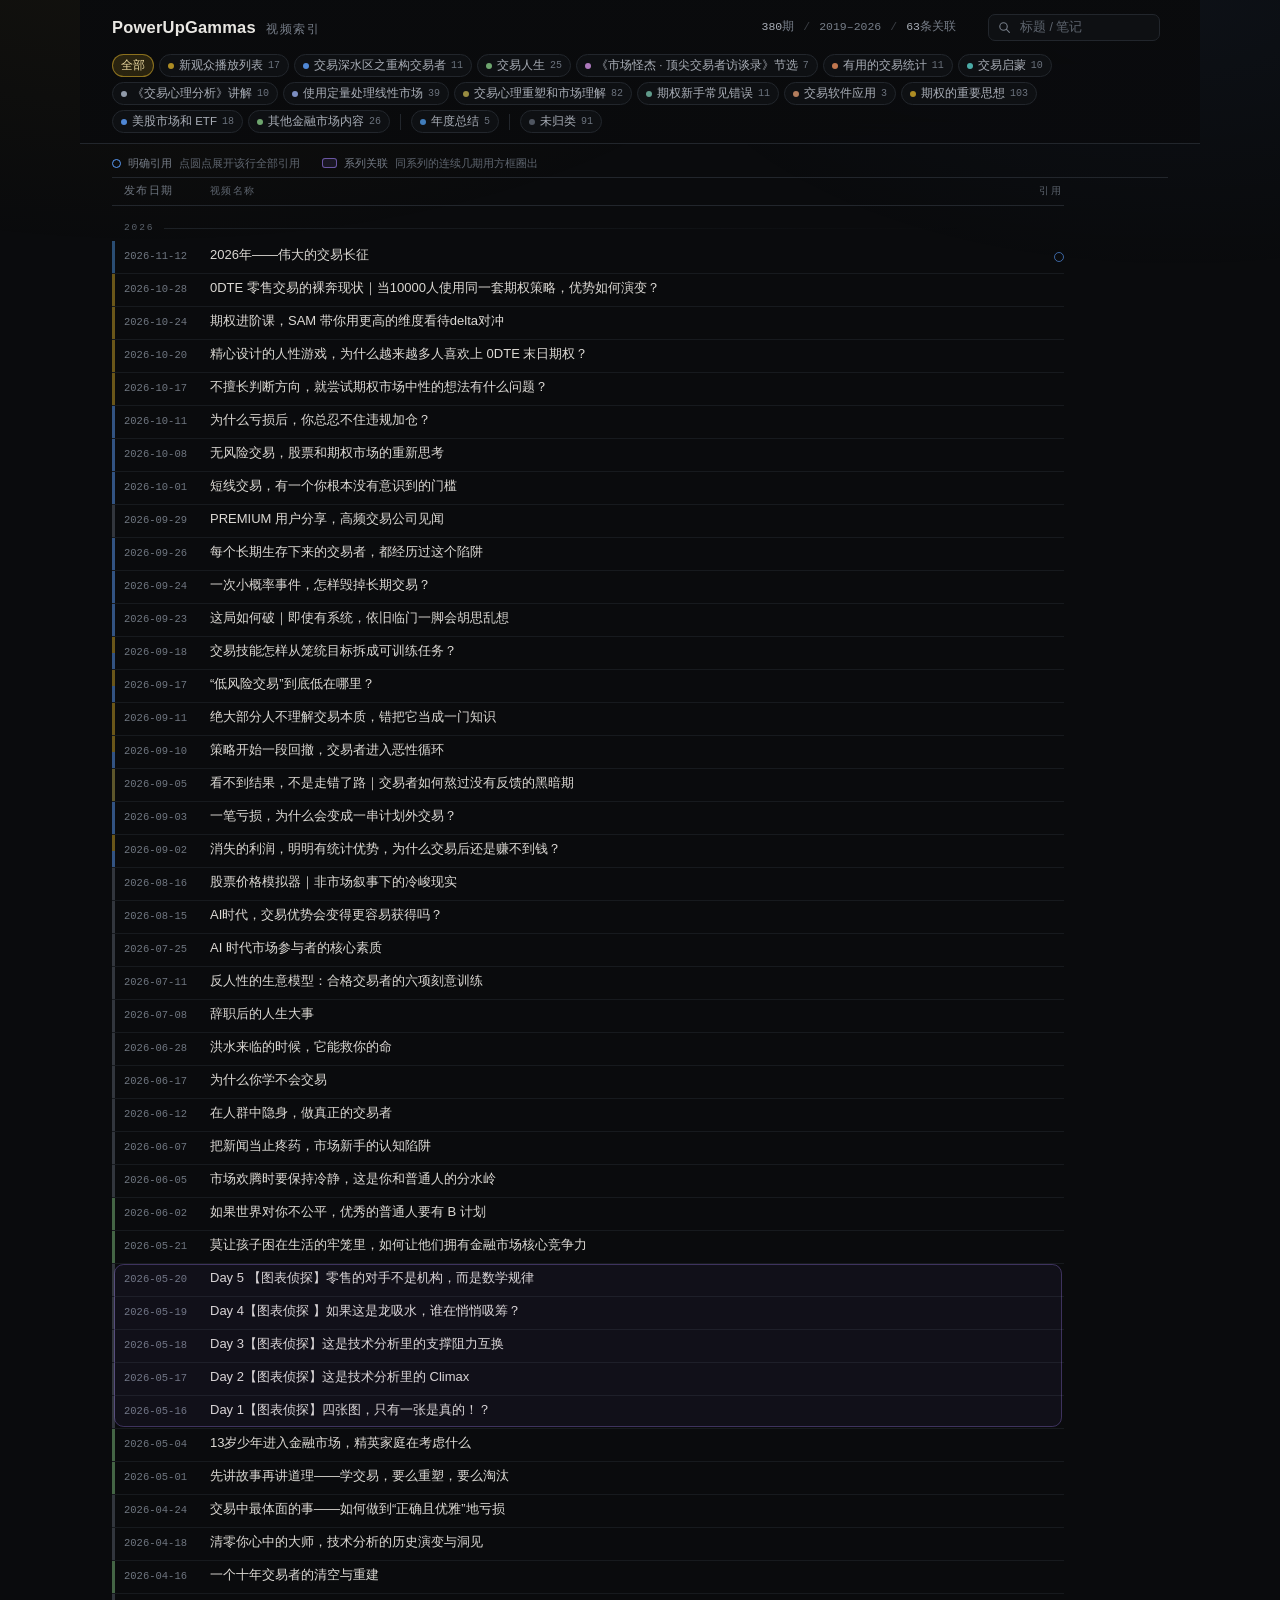
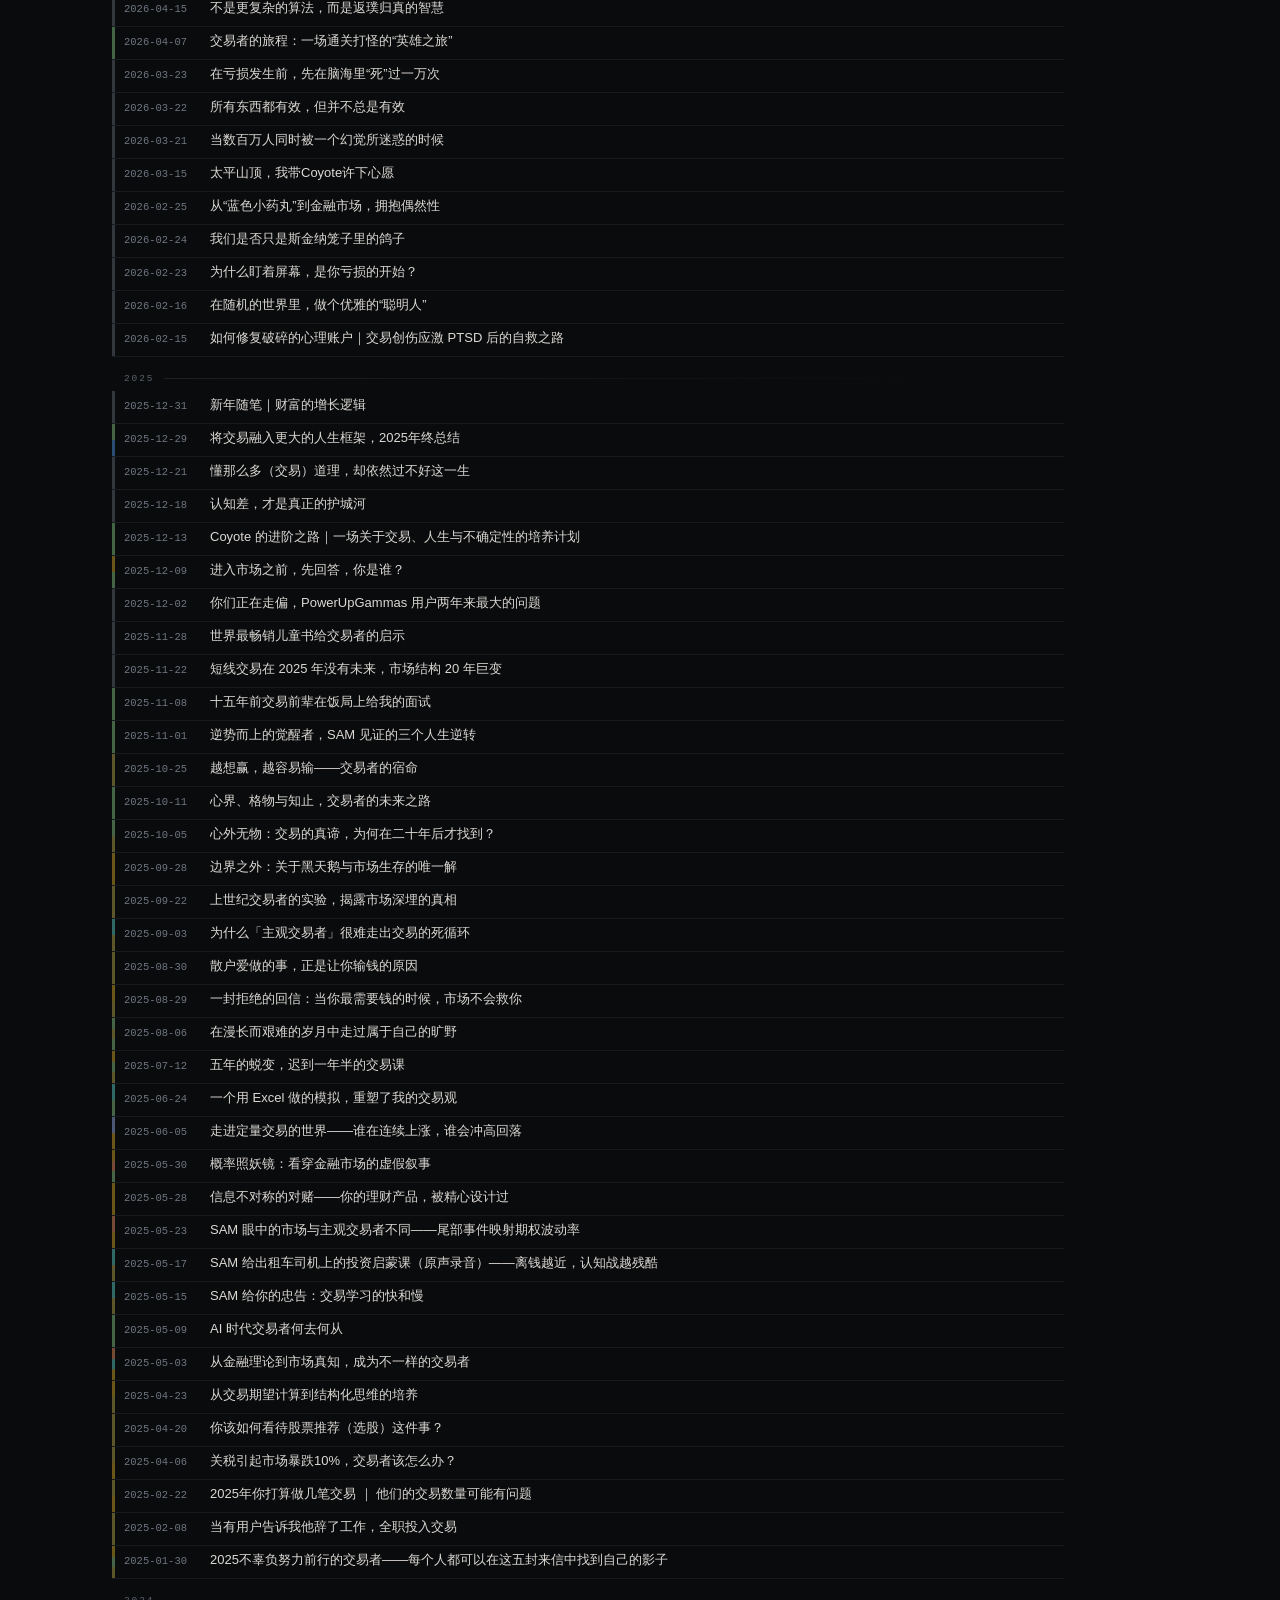
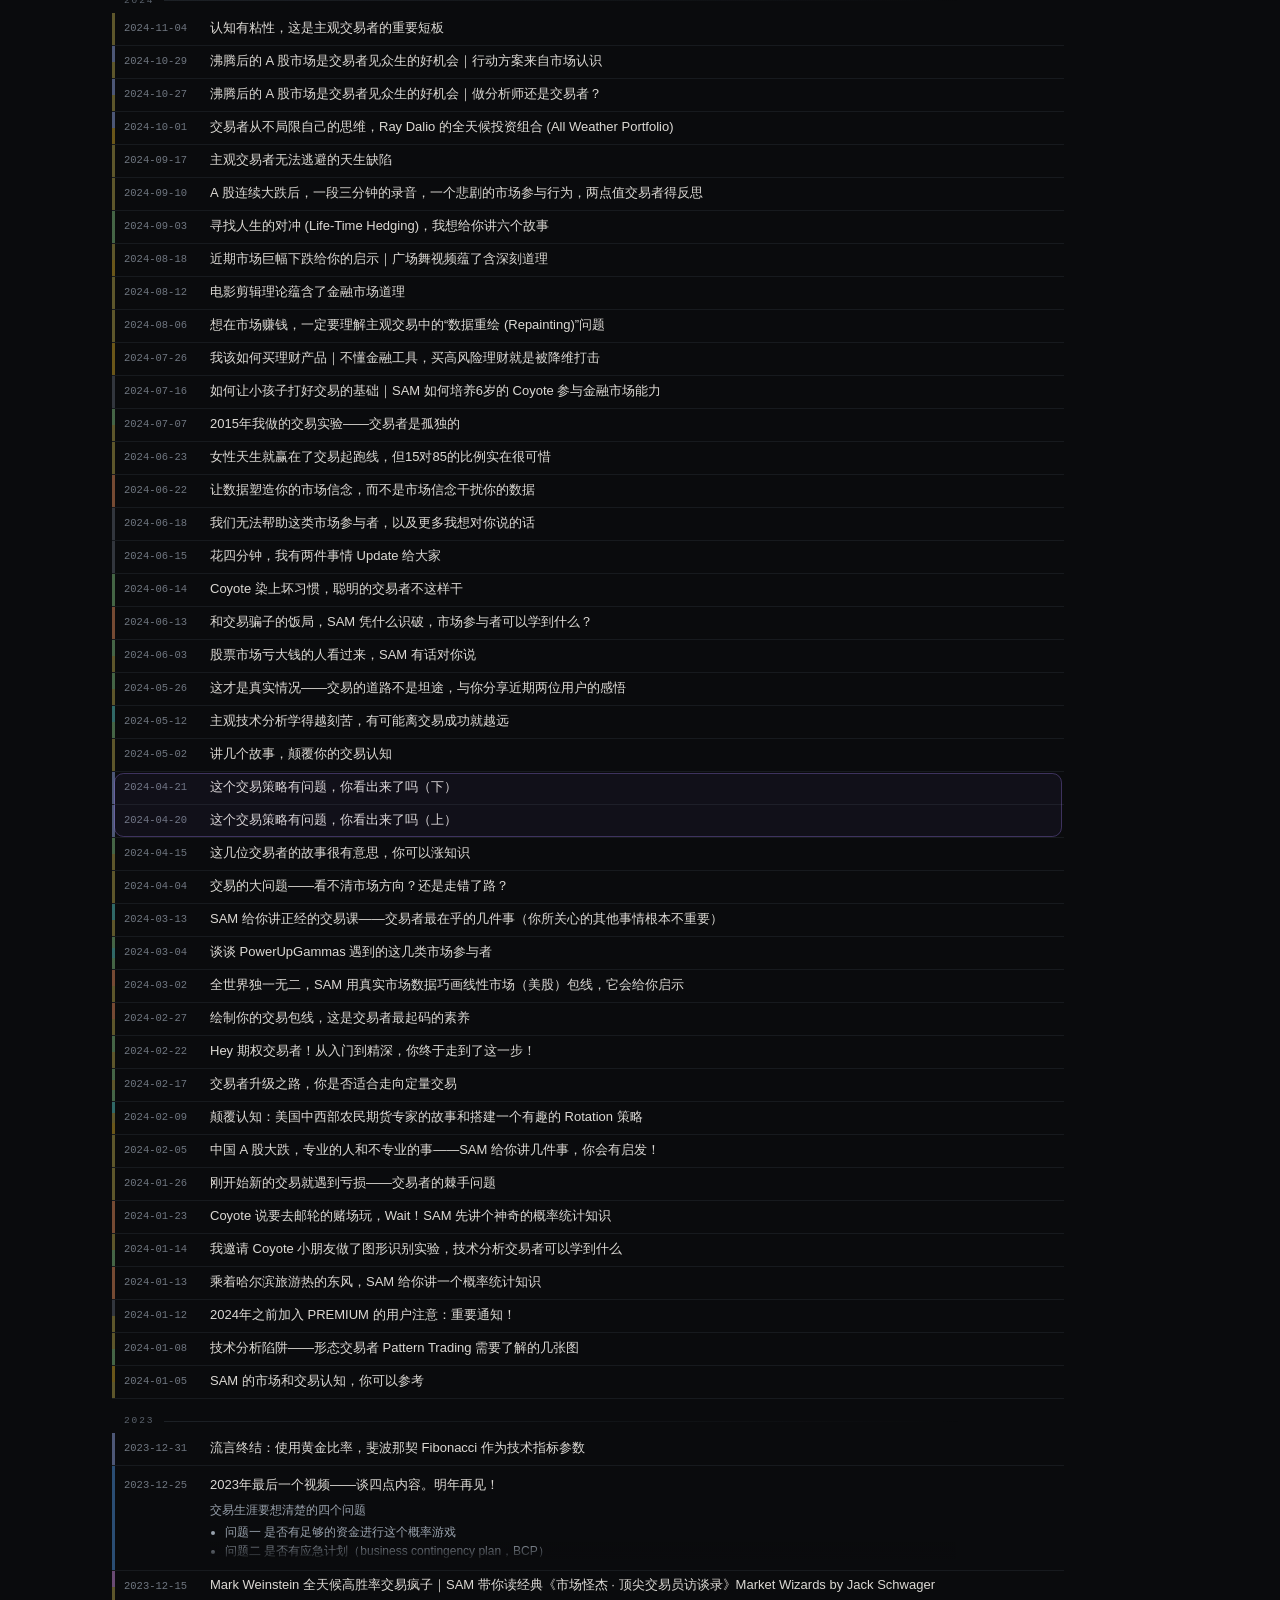
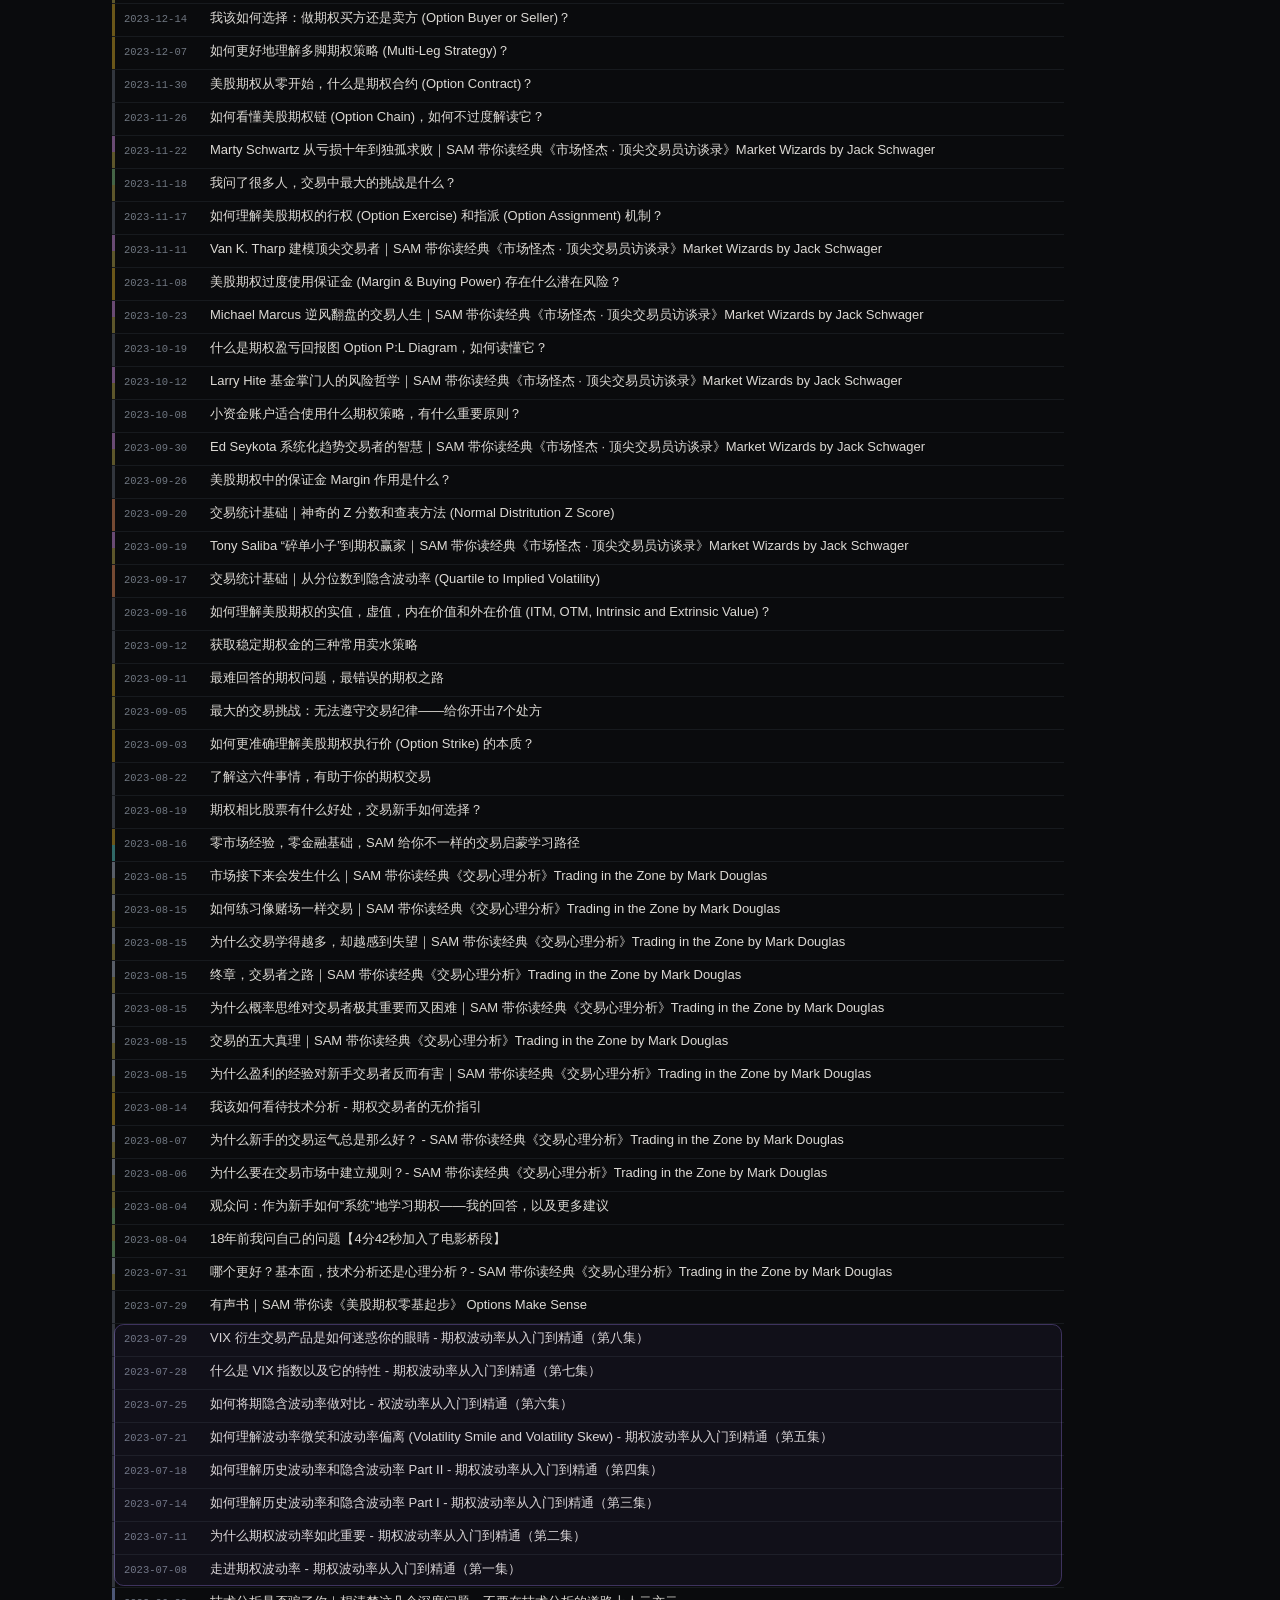
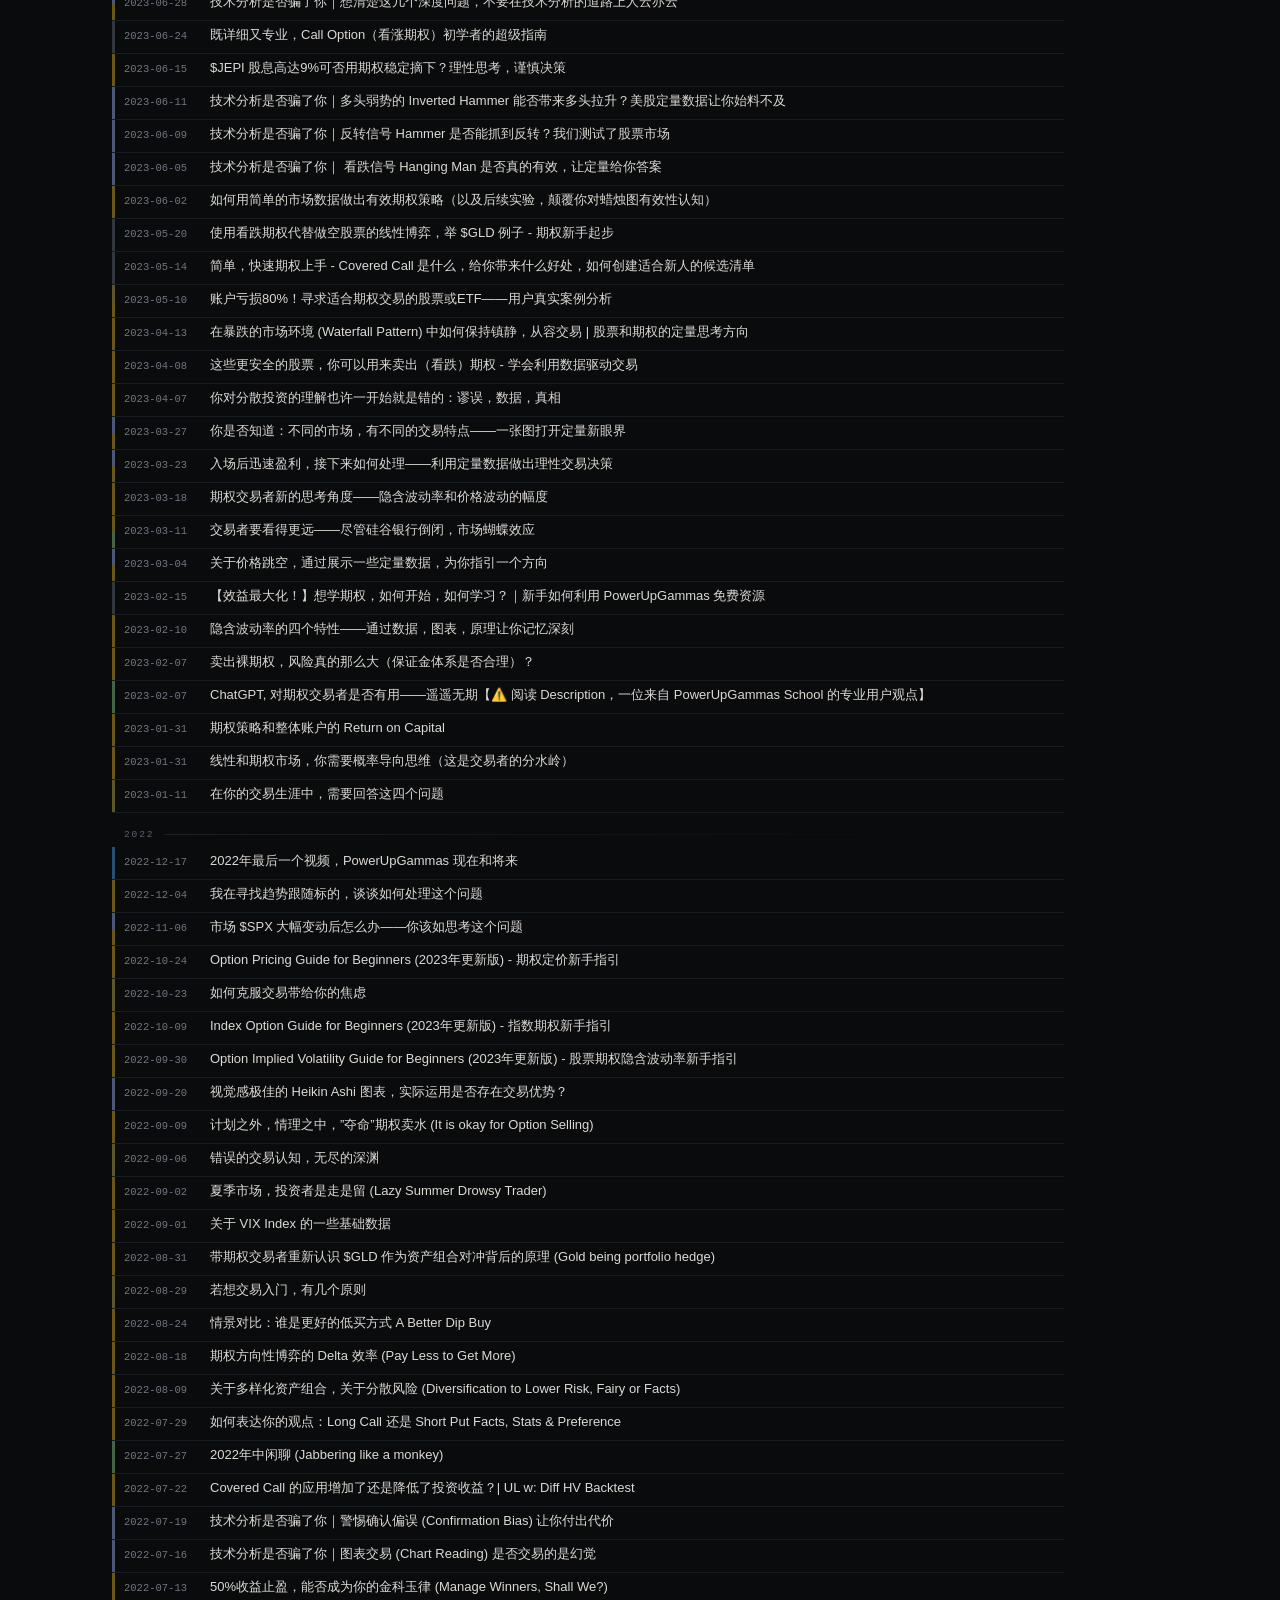
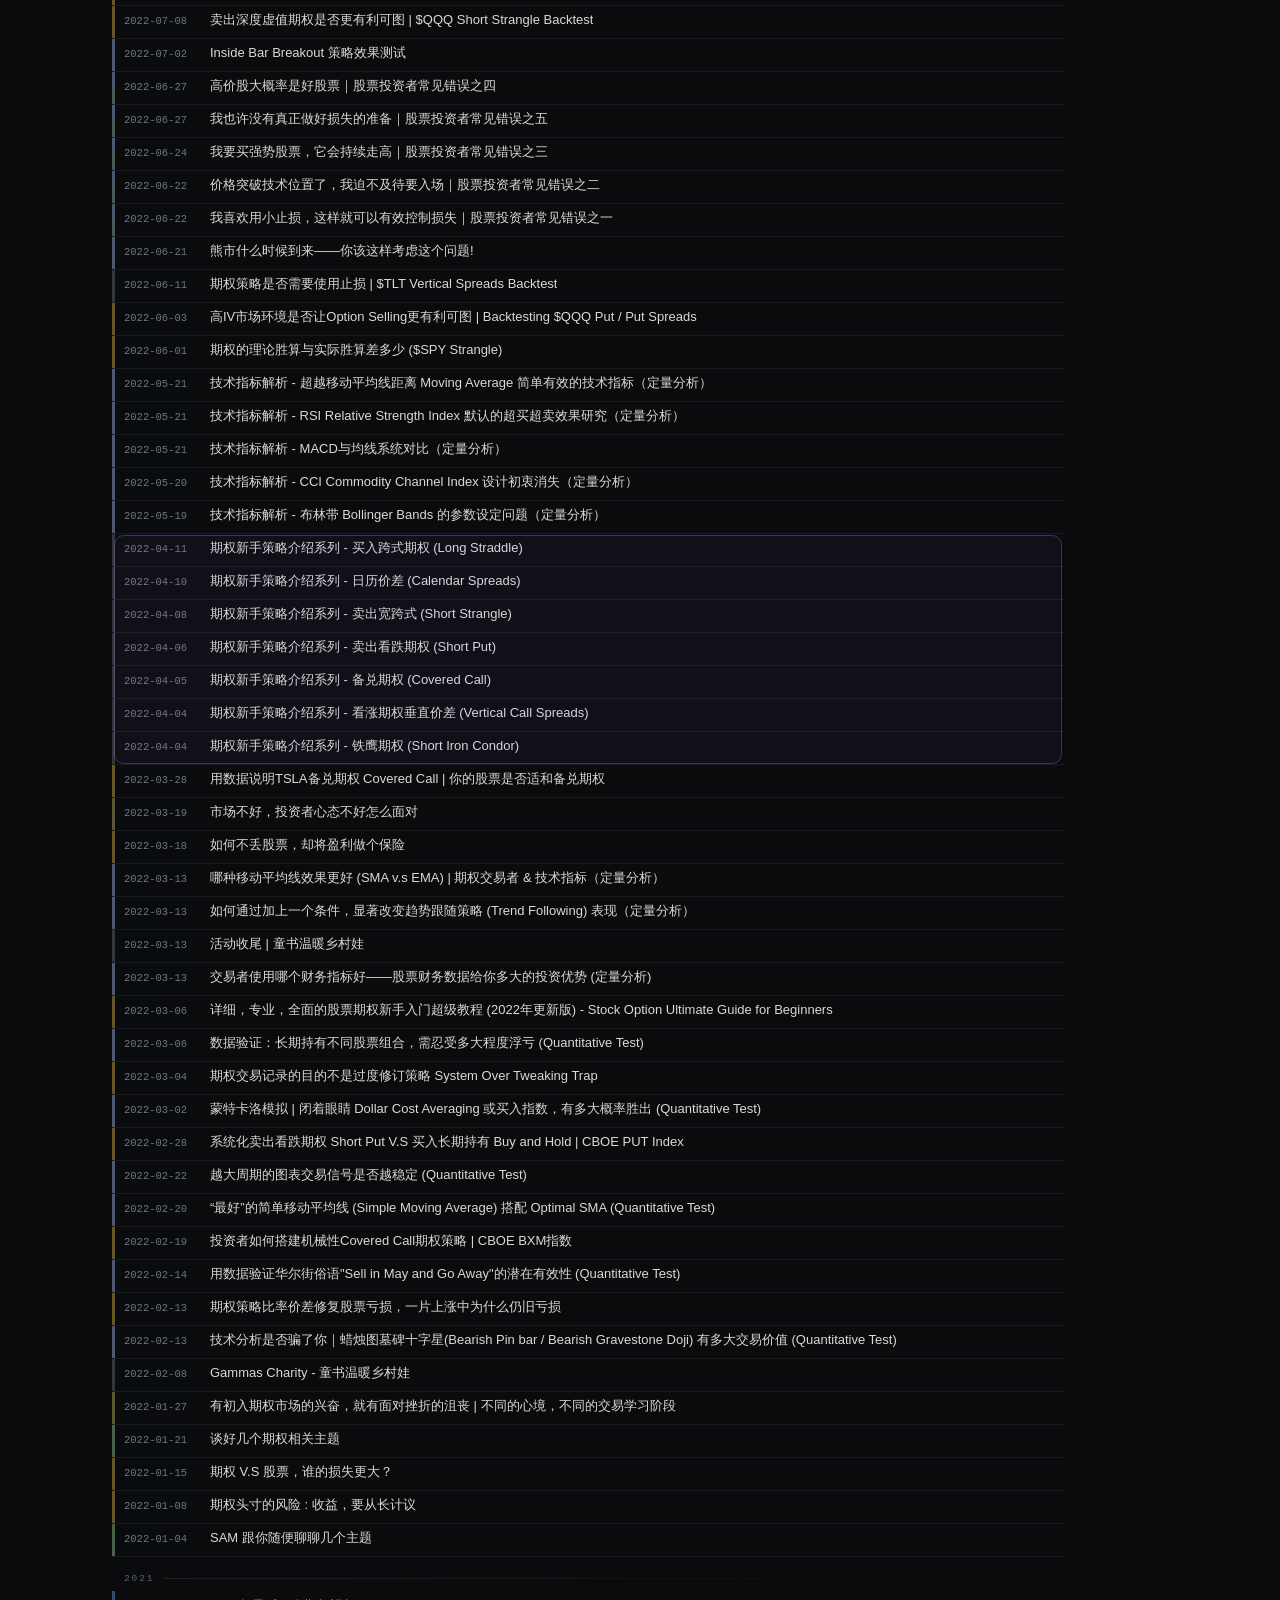
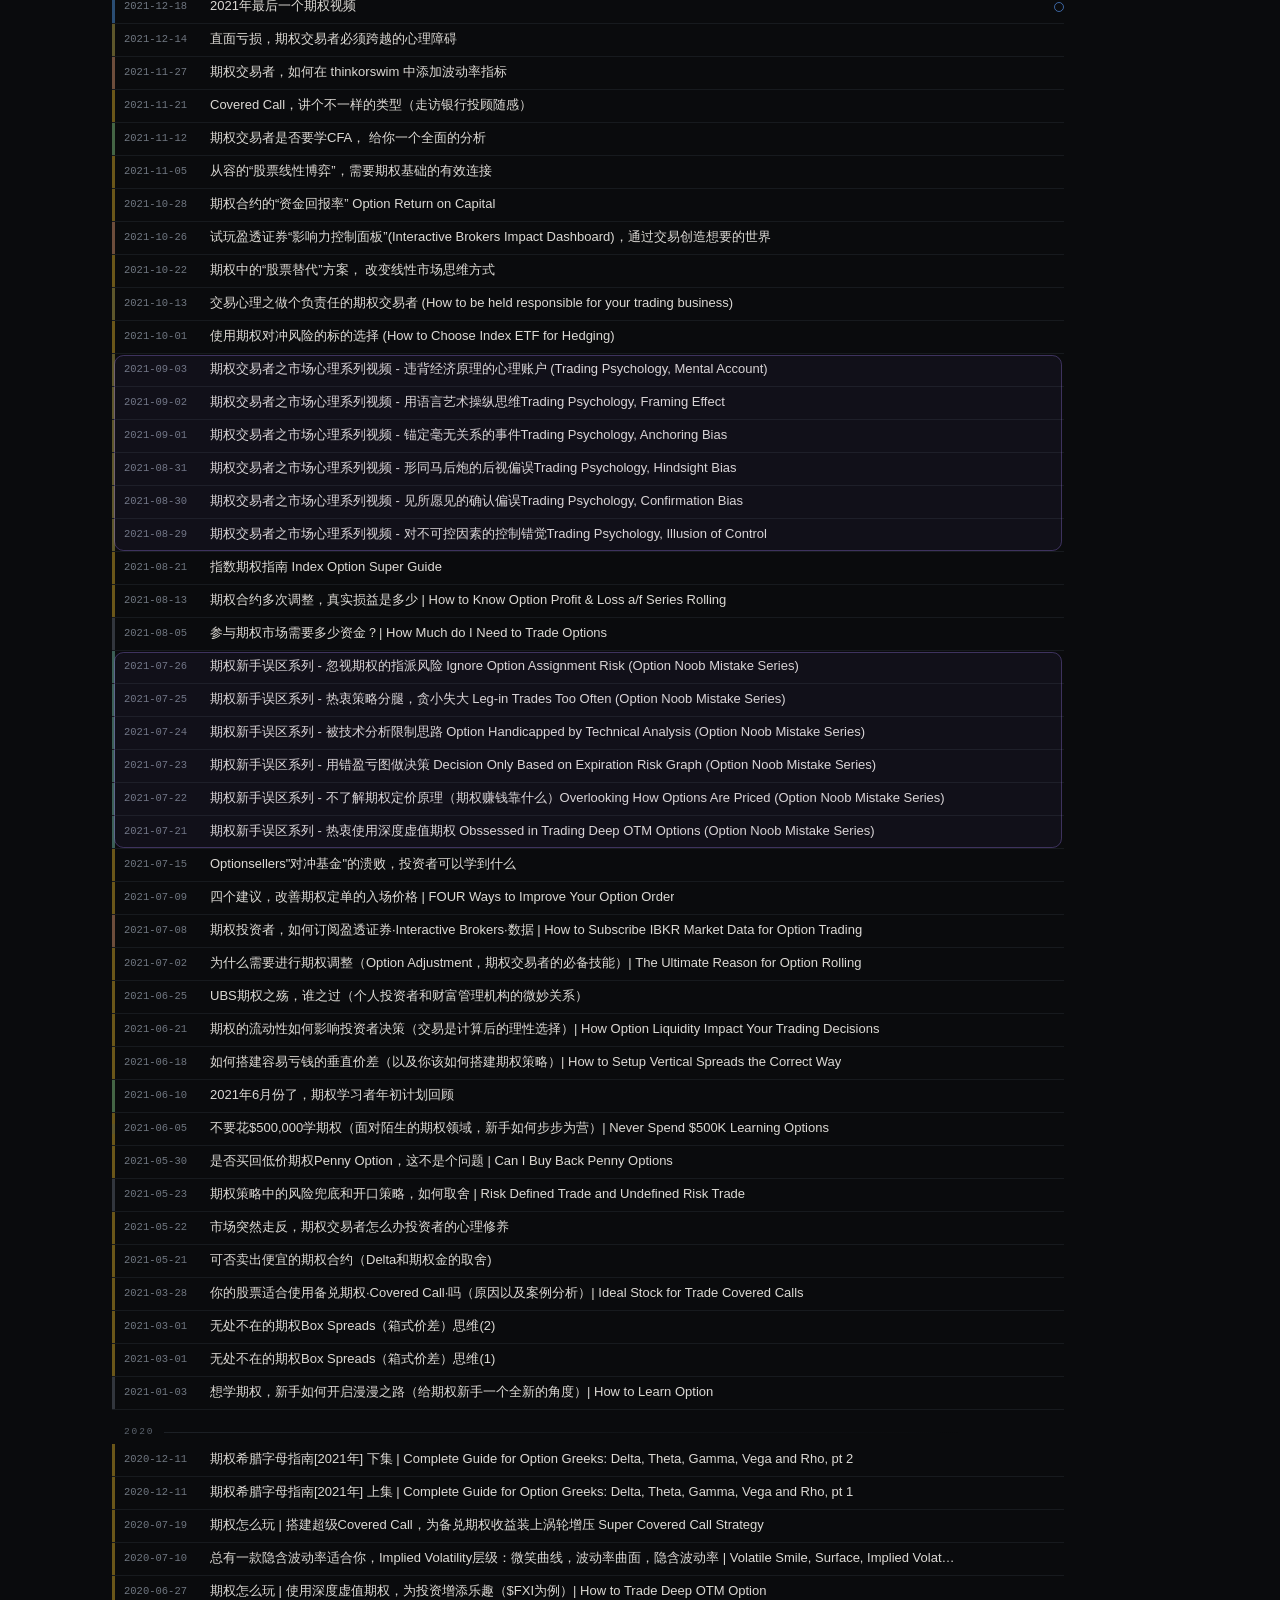
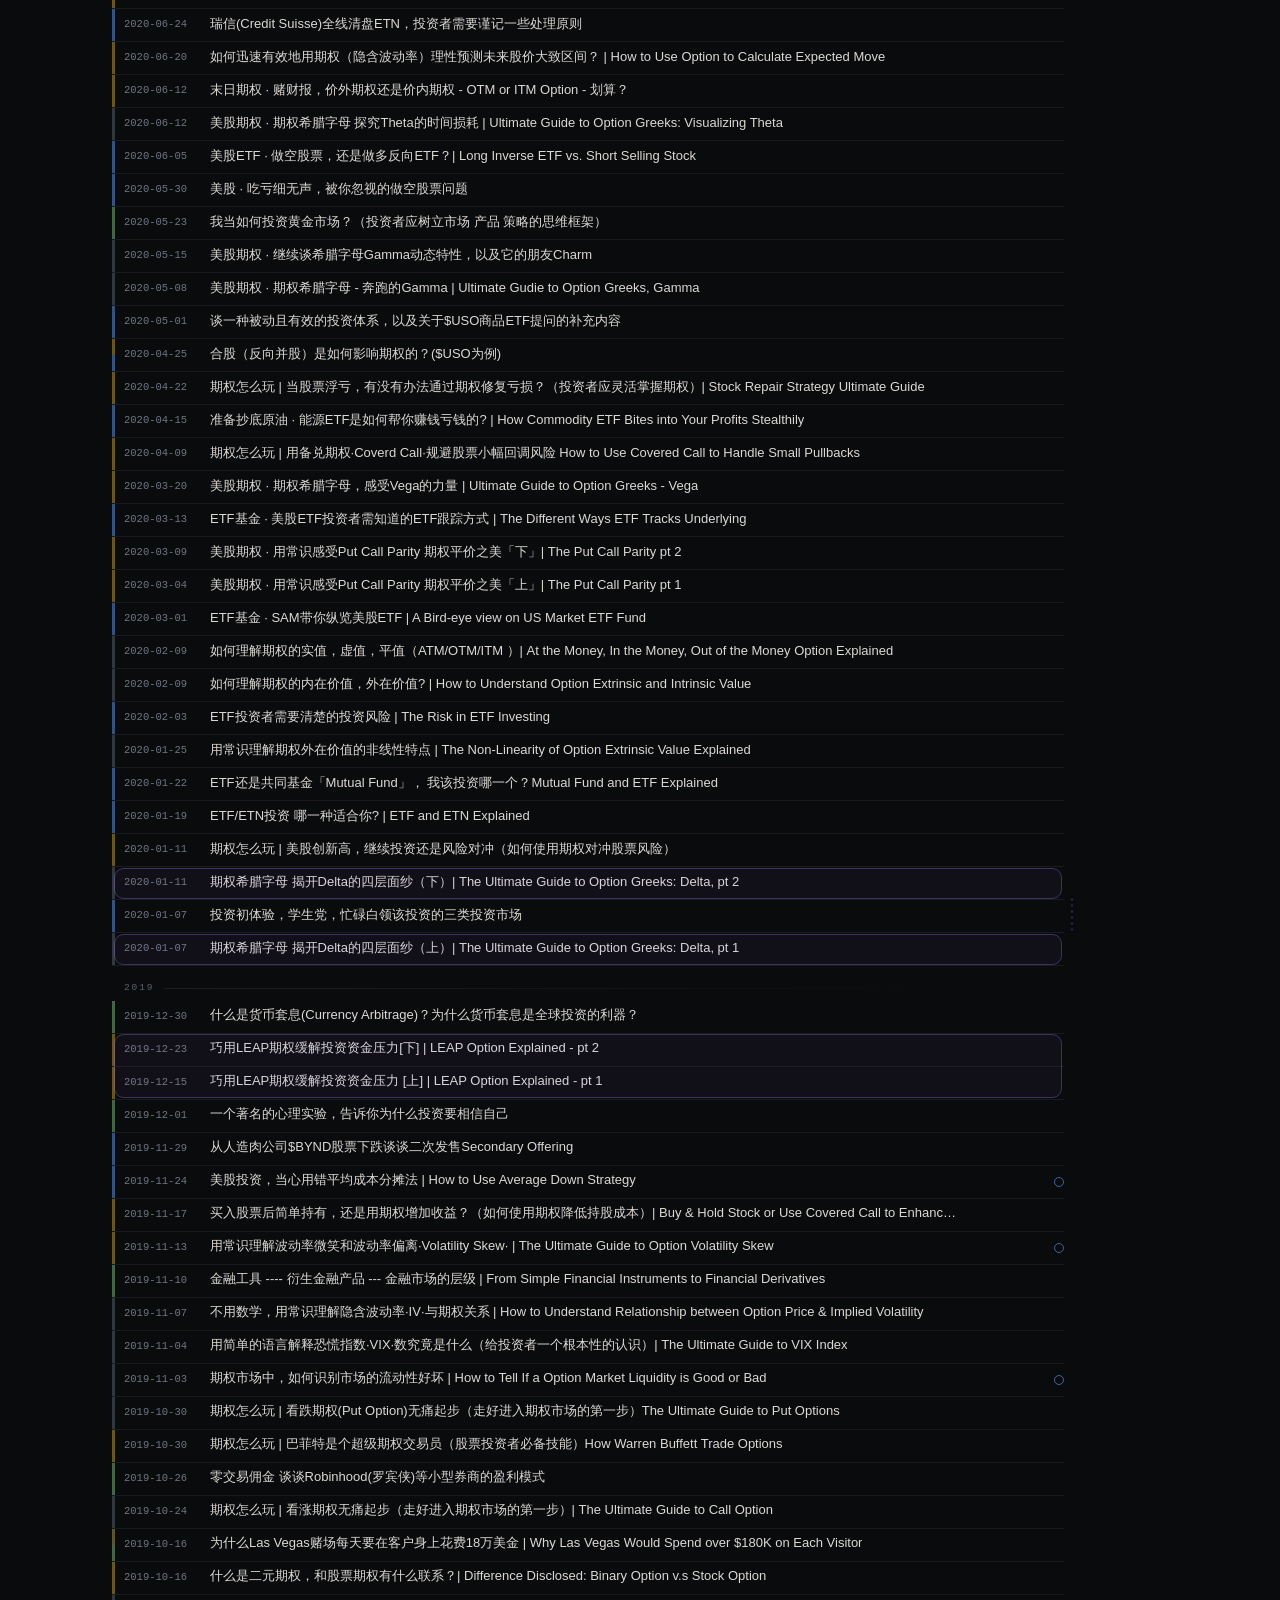
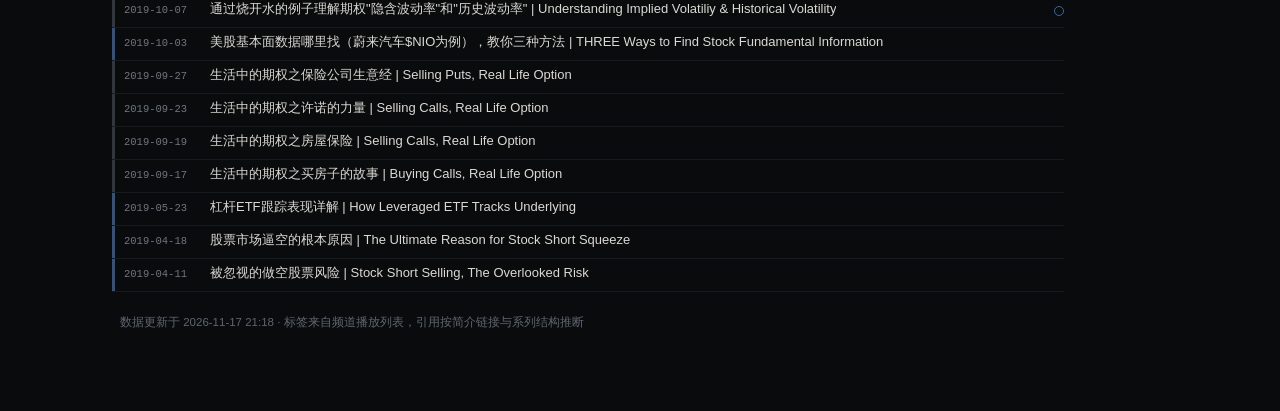
==== commit 06d3ffbd: "笔记模块修复与预览交互统一 - 代码块换行、行内代码中的 **、带括号链接、<ol> 编号、<p><ul> 非法嵌套 - 行首快捷改为直接换节点；缩进 40px → 18px - 公开版/开发版笔记预" ====
--- a/index.html
+++ b/index.html
@@ -243,6 +243,10 @@
   padding-top:5px;text-transform:uppercase;
 }
 .ed-body{display:flex;flex-wrap:wrap;gap:5px;align-items:center;flex:1}
+.ed-note{
+  font-size:11.5px;color:#78808a;line-height:1.5;
+  overflow:hidden;text-overflow:ellipsis;white-space:nowrap;max-width:100%;
+}
 .tag.mini{height:22px;font-size:11px;padding:0 8px}
 .tag.mini.on{font-weight:500}
 .refitem .rdot{
@@ -407,7 +411,7 @@
   max-height:calc(1.62em * 3);margin-top:4px;font-size:12px;line-height:1.62;
   color:#98a1ac;cursor:pointer;
 }
-.c-note.has::after{
+.c-note.has.clipped::after{
   content:"";position:absolute;left:0;right:0;bottom:0;height:1.5em;
   background:linear-gradient(180deg,rgba(10,11,13,0),rgba(10,11,13,.92));
   pointer-events:none;
@@ -418,7 +422,10 @@
 .c-note p{margin:0 0 2px}
 .c-note p:last-child{margin:0}
 .c-note h1,.c-note h2,.c-note h3{font-size:12.5px;font-weight:600;color:#c3cad3;margin:4px 0 2px}
-.c-note li{margin-left:14px;list-style:disc}
+.c-note li{margin-left:0}
+.c-note ul,.c-note ol{padding-left:15px;margin:2px 0}
+.c-note ul>li{list-style:disc}
+.c-note ol>li{list-style:decimal}
 .c-note blockquote{
   border-left:2px solid #2b3138;padding-left:8px;color:#8b939d;margin:2px 0;
 }
@@ -441,40 +448,6 @@
 .np-label{font-size:10.5px;letter-spacing:.12em;color:#5f6670;text-transform:uppercase}
 .np-tip{font-size:11px;color:#4f565f}
 .np-done{margin-left:auto}
-.np-body{
-  border:1px solid #232830;border-radius:8px;background:#0d1013;
-  padding:10px 13px;min-height:44px;
-}
-.ne{font-size:13px;line-height:1.7;color:#d6d3ce}
-.ne-block{outline:0;padding:1px 0;min-height:1.7em;white-space:pre-wrap;word-break:break-word}
-.ne-block:empty:focus::before{content:"输入文字，# 标题、- 列表、> 引用";color:#4a5158}
-.ne-block[data-type=h1]{font-size:18px;font-weight:650;color:#f0ede8;margin:4px 0 3px}
-.ne-block[data-type=h2]{font-size:15.5px;font-weight:640;color:#ece9e4;margin:3px 0 3px}
-.ne-block[data-type=h3]{font-size:13.5px;font-weight:620;color:#e4e0da;margin:3px 0 2px}
-.ne-block[data-type=ul],
-.ne-block[data-type=ol]{padding-left:20px;position:relative}
-.ne-block[data-type=ul]::before{
-  content:"•";position:absolute;left:7px;color:#6b737d;
-}
-.ne-block[data-type=ol]::before{
-  content:attr(data-idx) ".";position:absolute;left:4px;color:#6b737d;
-  font-family:var(--mono);font-size:11px;top:3px;
-}
-.ne-block[data-type=quote]{
-  border-left:2px solid #2f353d;padding-left:10px;color:#a9b1bb;
-}
-.ne-block[data-type=code]{
-  font-family:var(--mono);font-size:12px;background:#12151a;border:1px solid #1d2127;
-  border-radius:6px;padding:7px 9px;margin:4px 0;white-space:pre-wrap;
-}
-.ne-block[data-type=hr]{
-  border-top:1px solid #2a3038;margin:8px 0;min-height:0;padding:0;height:1px;
-}
-.ne-block a{color:#78aef8;text-decoration:underline}
-.ne-block code{
-  font-family:var(--mono);font-size:11.5px;background:#1a1e24;border-radius:3px;padding:0 3px;
-}
-.ne-block strong{color:#f2efe9;font-weight:650}
 
 
 /* ================= 响应式 ================= */
@@ -553,9 +526,6 @@
   .foot{padding-bottom:env(safe-area-inset-bottom)}
   .np{padding:4px 0 14px 0}
   .np-tip{display:none}
-  .np-body{padding:9px 11px}
-  .ne{font-size:14px;line-height:1.72}
-  .ne-block[data-type=h1]{font-size:17px}
   .refinput{font-size:16px;height:32px}
   .ed-pick{margin-left:0}
   .pk-sub{display:none}
@@ -729,12 +699,11 @@
   .savepill{right:12px;bottom:max(12px,env(safe-area-inset-bottom));height:28px;padding:0 11px;font-size:11px}
 }
 
-/* ---------- 笔记：源码 + 预览 ---------- */
+/* ---------- 笔记：源码模式 ---------- */
 .np-body{display:block;padding:0;border:0;background:transparent;min-height:0}
-.ns{display:grid;grid-template-columns:1fr 1fr;gap:10px;align-items:start}
-@media (max-width:820px){.ns{grid-template-columns:1fr}}
+.ns{display:block}
 .ns-src{
-  width:100%;min-height:92px;max-height:460px;resize:vertical;
+  width:100%;min-height:120px;max-height:460px;resize:vertical;
   background:#0c0f12;border:1px solid #232830;border-radius:8px;
   padding:10px 12px;color:#d6d3ce;
   font-family:var(--mono);font-size:12.5px;line-height:1.72;
@@ -742,24 +711,6 @@
 }
 .ns-src:focus{border-color:#3a424c;background:#0b0e11}
 .ns-src::placeholder{color:#4a5158}
-.ns-prev{
-  border:1px dashed #232830;border-radius:8px;padding:10px 13px;
-  max-height:460px;overflow:auto;
-  font-size:12.5px;line-height:1.72;color:#c3cad3;
-}
-.ns-empty{color:#4a5158}
-.ns-prev p{margin:0 0 6px}
-.ns-prev p:last-child{margin:0}
-.ns-prev h1{font-size:17px;font-weight:620;color:#f0ede8;margin:6px 0 4px}
-.ns-prev h2{font-size:15px;font-weight:610;color:#ece9e4;margin:6px 0 4px}
-.ns-prev h3{font-size:13.5px;font-weight:600;color:#e4e0da;margin:5px 0 3px}
-.ns-prev li{margin-left:16px;list-style:disc}
-.ns-prev blockquote{border-left:2px solid #2f353d;padding-left:10px;color:#a9b1bb;margin:4px 0}
-.ns-prev code{font-family:var(--mono);font-size:11.5px;background:#1a1e24;border-radius:3px;padding:0 3px}
-.ns-prev pre{font-family:var(--mono);font-size:11.5px;background:#12151a;border:1px solid #1d2127;border-radius:6px;padding:8px 10px;margin:5px 0;white-space:pre-wrap}
-.ns-prev a{color:#78aef8}
-.ns-prev strong{color:#f2efe9;font-weight:650}
-.ns-prev hr{border:0;border-top:1px solid #2a3038;margin:8px 0}
 
 /* ---------- 笔记：模式切换 ---------- */
 .np-seg{display:inline-flex;border:1px solid #262c34;border-radius:7px;overflow:hidden;margin-left:2px}
@@ -772,27 +723,18 @@
 .np-seg .seg.on{background:#1b222b;color:#cfe2ff}
 .np-seg .seg + .seg{border-left:1px solid #262c34}
 
-/* 块缩进 */
-.ne-block[data-indent="1"]{margin-left:20px}
-.ne-block[data-indent="2"]{margin-left:40px}
-.ne-block[data-indent="3"]{margin-left:60px}
-
-/* 源码模式单栏 */
-.ns.ns-solo{grid-template-columns:1fr}
-.ns.ns-solo .ns-src{min-height:120px}
-
 /* ---------- 富文本编辑区 ---------- */
 .rich{
-  outline:0;min-height:120px;padding:2px 0;
+  outline:0;position:relative;min-height:120px;padding:2px 0;
   font-size:13px;line-height:1.72;color:#d6d3ce;
 }
 .rich:focus{outline:0}
-.rich p{margin:0 0 6px}
-.rich p:last-child{margin-bottom:0}
+.rich p,.rich div{margin:0 0 6px}
+.rich p:last-child,.rich div:last-child{margin-bottom:0}
 .rich h1{font-size:19px;font-weight:650;color:#f0ede8;margin:8px 0 5px}
 .rich h2{font-size:16px;font-weight:640;color:#ece9e4;margin:7px 0 5px}
 .rich h3{font-size:14px;font-weight:620;color:#e4e0da;margin:6px 0 4px}
-.rich ul,.rich ol{margin:5px 0;padding-left:22px}
+.rich ul,.rich ol{margin:5px 0;padding-left:18px}
 .rich li{margin:2px 0}
 .rich ul li{list-style:disc}
 .rich ol li{list-style:decimal}
@@ -806,7 +748,7 @@
 .rich a{color:#78aef8;text-decoration:underline}
 .rich hr{border:0;border-top:1px solid #2a3038;margin:9px 0}
 .rich strong{color:#f2efe9;font-weight:650}
-.rich:empty::before{content:"写点什么……行首 # 变标题，- 变列表";color:#4a5158}
+.rich.is-empty::before{content:"写点什么……行首 # 变标题，- 变列表";color:#4a5158;position:absolute;left:0;top:2px;pointer-events:none}
 </style>
 </head>
 <body>
@@ -823,7 +765,7 @@
       <div class="tools">
         <label class="search">
           <svg viewBox="0 0 16 16" width="13" height="13" aria-hidden="true"><circle cx="6.8" cy="6.8" r="4.6" fill="none" stroke="currentColor" stroke-width="1.4"/><path d="M10.4 10.4 14 14" stroke="currentColor" stroke-width="1.4" stroke-linecap="round"/></svg>
-          <input id="search" type="search" placeholder="搜索标题" autocomplete="off">
+          <input id="search" type="search" placeholder="标题 / 笔记" autocomplete="off">
         </label>
         <span class="devtools" id="devTools"></span>
       </div>
@@ -868,9 +810,9 @@
 </div>
 <script>window.__MODE__ = "public";
 window.__DATA__ = {"channel":{"name":"PowerUpGammas","id":"UCTb0BeBF6L7l2JsebTauH0Q","url":"https://www.youtube.com/@PowerUpGammas"},"generatedAt":"2026-11-17 21:18","total":380,"videos":[{"n":1,"id":"pZRmCv-kfmc","title":"2026年——伟大的交易长征","date":"2026-11-12","length":1621,"autoTags":[],"autoRefs":[]},{"n":2,"id":"CC0dUapaBLU","title":"0DTE 零售交易的裸奔现状｜当10000人使用同一套期权策略，优势如何演变？","date":"2026-10-28","length":1476,"autoTags":["PLFzeuKbRQ3c0mogNzNPUo2Pxnvfpkgu8V"],"autoRefs":[]},{"n":3,"id":"x0qs9vBs_Dk","title":"期权进阶课，SAM 带你用更高的维度看待delta对冲","date":"2026-10-24","length":1697,"autoTags":["PLFzeuKbRQ3c0mogNzNPUo2Pxnvfpkgu8V"],"autoRefs":[]},{"n":4,"id":"ovTRVyqxJdk","title":"精心设计的人性游戏，为什么越来越多人喜欢上 0DTE 末日期权？","date":"2026-10-20","length":807,"autoTags":["PLFzeuKbRQ3c0mogNzNPUo2Pxnvfpkgu8V"],"autoRefs":[]},{"n":5,"id":"HX-lPgwZwvI","title":"不擅长判断方向，就尝试期权市场中性的想法有什么问题？","date":"2026-10-17","length":1607,"autoTags":["PLFzeuKbRQ3c0mogNzNPUo2Pxnvfpkgu8V"],"autoRefs":[]},{"n":6,"id":"ZQrQwtiOiMU","title":"为什么亏损后，你总忍不住违规加仓？","date":"2026-10-11","length":2145,"autoTags":["PLN5t2P6dJQjI"],"autoRefs":[]},{"n":7,"id":"KrU_-JH8VZA","title":"无风险交易，股票和期权市场的重新思考","date":"2026-10-08","length":1312,"autoTags":["PLN5t2P6dJQjI"],"autoRefs":[]},{"n":8,"id":"4n0o2HR52QE","title":"短线交易，有一个你根本没有意识到的门槛","date":"2026-10-01","length":1612,"autoTags":["PLN5t2P6dJQjI"],"autoRefs":[]},{"n":9,"id":"IWktICC4Q1k","title":"PREMIUM 用户分享，高频交易公司见闻","date":"2026-09-29","length":717,"autoTags":["PLFzeuKbRQ3c0SPg4JsJzgnASUAi8vRlhu"],"autoRefs":[]},{"n":10,"id":"bYW0k2AMPuM","title":"每个长期生存下来的交易者，都经历过这个陷阱","date":"2026-09-26","length":1801,"autoTags":["PLN5t2P6dJQjI"],"autoRefs":[]},{"n":11,"id":"wEoRebLrmXI","title":"一次小概率事件，怎样毁掉长期交易？","date":"2026-09-24","length":1611,"autoTags":["PLN5t2P6dJQjI"],"autoRefs":[]},{"n":12,"id":"ehjIcuC8GA4","title":"这局如何破｜即使有系统，依旧临门一脚会胡思乱想","date":"2026-09-23","length":1919,"autoTags":["PLN5t2P6dJQjI"],"autoRefs":[]},{"n":13,"id":"nQcqX4CQggM","title":"交易技能怎样从笼统目标拆成可训练任务？","date":"2026-09-18","length":1706,"autoTags":["PLMglWyDBZoj0","PLN5t2P6dJQjI"],"autoRefs":[]},{"n":14,"id":"zu9Aovp_P-c","title":"“低风险交易”到底低在哪里？","date":"2026-09-17","length":1340,"autoTags":["PLMglWyDBZoj0","PLN5t2P6dJQjI"],"autoRefs":[]},{"n":15,"id":"H72urFE6xZ0","title":"绝大部分人不理解交易本质，错把它当成一门知识","date":"2026-09-11","length":958,"autoTags":["PLMglWyDBZoj0"],"autoRefs":[]},{"n":16,"id":"VfUI0QDYNDQ","title":"策略开始一段回撤，交易者进入恶性循环","date":"2026-09-10","length":1581,"autoTags":["PLMglWyDBZoj0","PLN5t2P6dJQjI"],"autoRefs":[]},{"n":17,"id":"qWYw8j9CLLs","title":"看不到结果，不是走错了路｜交易者如何熬过没有反馈的黑暗期","date":"2026-09-05","length":379,"autoTags":["PLFzeuKbRQ3c0r5qcqg2AA1TbLngDITGsV"],"autoRefs":[]},{"n":18,"id":"eLCo5rd6xVU","title":"一笔亏损，为什么会变成一串计划外交易？","date":"2026-09-03","length":1979,"autoTags":["PLN5t2P6dJQjI"],"autoRefs":[]},{"n":19,"id":"gxNMETzy3go","title":"消失的利润，明明有统计优势，为什么交易后还是赚不到钱？","date":"2026-09-02","length":1281,"autoTags":["PLMglWyDBZoj0","PLN5t2P6dJQjI"],"autoRefs":[]},{"n":20,"id":"ODBEMsAhOow","title":"股票价格模拟器｜非市场叙事下的冷峻现实","date":"2026-08-16","length":1028,"autoTags":[],"autoRefs":[]},{"n":21,"id":"fSRIHrwCvNU","title":"AI时代，交易优势会变得更容易获得吗？","date":"2026-08-15","length":1200,"autoTags":[],"autoRefs":[]},{"n":22,"id":"_wDW5idaUPw","title":"AI 时代市场参与者的核心素质","date":"2026-07-25","length":1719,"autoTags":[],"autoRefs":[]},{"n":23,"id":"CxdZXt7EkCQ","title":"反人性的生意模型：合格交易者的六项刻意训练","date":"2026-07-11","length":2030,"autoTags":[],"autoRefs":[]},{"n":24,"id":"Ce95BIycDlA","title":"辞职后的人生大事","date":"2026-07-08","length":1999,"autoTags":[],"autoRefs":[]},{"n":25,"id":"97z3d_xcm2I","title":"洪水来临的时候，它能救你的命","date":"2026-06-28","length":859,"autoTags":[],"autoRefs":[]},{"n":26,"id":"vEcTXk_7GkM","title":"为什么你学不会交易","date":"2026-06-17","length":298,"autoTags":[],"autoRefs":[]},{"n":27,"id":"0ecfVqApLog","title":"在人群中隐身，做真正的交易者","date":"2026-06-12","length":538,"autoTags":[],"autoRefs":[]},{"n":28,"id":"LR8vTK-Nrd0","title":"把新闻当止疼药，市场新手的认知陷阱","date":"2026-06-07","length":419,"autoTags":[],"autoRefs":[]},{"n":29,"id":"z5qdpXmOOoA","title":"市场欢腾时要保持冷静，这是你和普通人的分水岭","date":"2026-06-05","length":853,"autoTags":[],"autoRefs":[]},{"n":30,"id":"Qz0hrbdYlvY","title":"如果世界对你不公平，优秀的普通人要有 B 计划","date":"2026-06-02","length":659,"autoTags":["PLFzeuKbRQ3c1xUYq1GIVFwgrlhSMMJS6g"],"autoRefs":[]},{"n":31,"id":"9uV-zmNibWo","title":"莫让孩子困在生活的牢笼里，如何让他们拥有金融市场核心竞争力","date":"2026-05-21","length":977,"autoTags":["PLFzeuKbRQ3c1xUYq1GIVFwgrlhSMMJS6g"],"autoRefs":[]},{"n":32,"id":"pNdAv8wlcYU","title":"Day 5 【图表侦探】零售的对手不是机构，而是数学规律","date":"2026-05-20","length":648,"autoTags":[],"autoRefs":[{"to":"gROkHExLNNg","n":33,"type":"series","series":"图表侦探"}],"series":"图表侦探"},{"n":33,"id":"gROkHExLNNg","title":"Day 4【图表侦探 】如果这是龙吸水，谁在悄悄吸筹？","date":"2026-05-19","length":210,"autoTags":[],"autoRefs":[{"to":"ti7kRdmLxy0","n":34,"type":"series","series":"图表侦探"}],"series":"图表侦探"},{"n":34,"id":"ti7kRdmLxy0","title":"Day 3【图表侦探】这是技术分析里的支撑阻力互换","date":"2026-05-18","length":255,"autoTags":[],"autoRefs":[{"to":"o3tCJeFdJ8c","n":35,"type":"series","series":"图表侦探"}],"series":"图表侦探"},{"n":35,"id":"o3tCJeFdJ8c","title":"Day 2【图表侦探】这是技术分析里的 Climax","date":"2026-05-17","length":165,"autoTags":[],"autoRefs":[{"to":"Iqslj7m59Tc","n":36,"type":"series","series":"图表侦探"}],"series":"图表侦探"},{"n":36,"id":"Iqslj7m59Tc","title":"Day 1【图表侦探】四张图，只有一张是真的！？","date":"2026-05-16","length":133,"autoTags":[],"autoRefs":[],"series":"图表侦探"},{"n":37,"id":"YJtyvvfXVOM","title":"13岁少年进入金融市场，精英家庭在考虑什么","date":"2026-05-04","length":772,"autoTags":["PLFzeuKbRQ3c1xUYq1GIVFwgrlhSMMJS6g"],"autoRefs":[]},{"n":38,"id":"49eI01GkmLI","title":"先讲故事再讲道理——学交易，要么重塑，要么淘汰","date":"2026-05-01","length":822,"autoTags":["PLFzeuKbRQ3c1xUYq1GIVFwgrlhSMMJS6g"],"autoRefs":[]},{"n":39,"id":"V8TWQs4K5yo","title":"交易中最体面的事——如何做到“正确且优雅”地亏损","date":"2026-04-24","length":893,"autoTags":[],"autoRefs":[]},{"n":40,"id":"tO6WOd1dE1I","title":"清零你心中的大师，技术分析的历史演变与洞见","date":"2026-04-18","length":1915,"autoTags":[],"autoRefs":[]},{"n":41,"id":"INGKoQc9rF0","title":"一个十年交易者的清空与重建","date":"2026-04-16","length":490,"autoTags":["PLFzeuKbRQ3c1xUYq1GIVFwgrlhSMMJS6g"],"autoRefs":[]},{"n":42,"id":"Ebn4PBHo0NU","title":"不是更复杂的算法，而是返璞归真的智慧","date":"2026-04-15","length":944,"autoTags":[],"autoRefs":[]},{"n":43,"id":"ZJsO4bw6hCo","title":"交易者的旅程：一场通关打怪的“英雄之旅”","date":"2026-04-07","length":1418,"autoTags":["PLFzeuKbRQ3c1xUYq1GIVFwgrlhSMMJS6g"],"autoRefs":[]},{"n":44,"id":"I1-47jH_EC8","title":"在亏损发生前，先在脑海里“死”过一万次","date":"2026-03-23","length":250,"autoTags":[],"autoRefs":[]},{"n":45,"id":"Q70auwrnfng","title":"所有东西都有效，但并不总是有效","date":"2026-03-22","length":361,"autoTags":[],"autoRefs":[]},{"n":46,"id":"xBxfI9UP7io","title":"当数百万人同时被一个幻觉所迷惑的时候","date":"2026-03-21","length":891,"autoTags":[],"autoRefs":[]},{"n":47,"id":"jexJRXymFMg","title":"太平山顶，我带Coyote许下心愿","date":"2026-03-15","length":331,"autoTags":[],"autoRefs":[]},{"n":48,"id":"4bbmlQ0j8os","title":"从“蓝色小药丸”到金融市场，拥抱偶然性","date":"2026-02-25","length":355,"autoTags":[],"autoRefs":[]},{"n":49,"id":"wArI6flrxlQ","title":"我们是否只是斯金纳笼子里的鸽子","date":"2026-02-24","length":252,"autoTags":[],"autoRefs":[]},{"n":50,"id":"yy7tK5Xs0bs","title":"为什么盯着屏幕，是你亏损的开始？","date":"2026-02-23","length":450,"autoTags":[],"autoRefs":[]},{"n":51,"id":"UeTS6pl2UKc","title":"在随机的世界里，做个优雅的“聪明人”","date":"2026-02-16","length":443,"autoTags":[],"autoRefs":[]},{"n":52,"id":"oIhhZU4n1Ak","title":"如何修复破碎的心理账户｜交易创伤应激 PTSD 后的自救之路","date":"2026-02-15","length":834,"autoTags":[],"autoRefs":[]},{"n":53,"id":"KJ_gyFesR64","title":"新年随笔｜财富的增长逻辑","date":"2025-12-31","length":239,"autoTags":[],"autoRefs":[]},{"n":54,"id":"5htrW5Rb94s","title":"将交易融入更大的人生框架，2025年终总结","date":"2025-12-29","length":611,"autoTags":["PLFzeuKbRQ3c1xUYq1GIVFwgrlhSMMJS6g"],"autoRefs":[]},{"n":55,"id":"1kFZJ9-qR3o","title":"懂那么多（交易）道理，却依然过不好这一生","date":"2025-12-21","length":712,"autoTags":[],"autoRefs":[]},{"n":56,"id":"D0vXg_-K_9Q","title":"认知差，才是真正的护城河","date":"2025-12-18","length":436,"autoTags":[],"autoRefs":[]},{"n":57,"id":"VR47JDng8_E","title":"Coyote 的进阶之路｜一场关于交易、人生与不确定性的培养计划","date":"2025-12-13","length":523,"autoTags":["PLFzeuKbRQ3c1xUYq1GIVFwgrlhSMMJS6g"],"autoRefs":[]},{"n":58,"id":"7iRuCkSGhlc","title":"进入市场之前，先回答，你是谁？","date":"2025-12-09","length":910,"autoTags":["PLMglWyDBZoj0","PLFzeuKbRQ3c1xUYq1GIVFwgrlhSMMJS6g"],"autoRefs":[]},{"n":59,"id":"c6DG2VMm094","title":"你们正在走偏，PowerUpGammas 用户两年来最大的问题","date":"2025-12-02","length":542,"autoTags":[],"autoRefs":[]},{"n":60,"id":"bYbtVHFRA78","title":"世界最畅销儿童书给交易者的启示","date":"2025-11-28","length":685,"autoTags":[],"autoRefs":[]},{"n":61,"id":"iSFswQRZP5E","title":"短线交易在 2025 年没有未来，市场结构 20 年巨变","date":"2025-11-22","length":647,"autoTags":[],"autoRefs":[]},{"n":62,"id":"V5w0X3-hS48","title":"十五年前交易前辈在饭局上给我的面试","date":"2025-11-08","length":339,"autoTags":["PLFzeuKbRQ3c1xUYq1GIVFwgrlhSMMJS6g"],"autoRefs":[]},{"n":63,"id":"S6eJ5D3Byq0","title":"逆势而上的觉醒者，SAM 见证的三个人生逆转","date":"2025-11-01","length":567,"autoTags":["PLFzeuKbRQ3c1xUYq1GIVFwgrlhSMMJS6g"],"autoRefs":[]},{"n":64,"id":"TpKVd8ZUSbE","title":"越想赢，越容易输——交易者的宿命","date":"2025-10-25","length":615,"autoTags":["PLFzeuKbRQ3c0r5qcqg2AA1TbLngDITGsV"],"autoRefs":[]},{"n":65,"id":"wPwY99xZzWI","title":"心界、格物与知止，交易者的未来之路","date":"2025-10-11","length":1584,"autoTags":["PLFzeuKbRQ3c1xUYq1GIVFwgrlhSMMJS6g"],"autoRefs":[]},{"n":66,"id":"Phpw6k3wpGM","title":"心外无物：交易的真谛，为何在二十年后才找到？","date":"2025-10-05","length":569,"autoTags":["PLFzeuKbRQ3c1xUYq1GIVFwgrlhSMMJS6g","PLFzeuKbRQ3c0r5qcqg2AA1TbLngDITGsV"],"autoRefs":[]},{"n":67,"id":"YBxJOcDvdic","title":"边界之外：关于黑天鹅与市场生存的唯一解","date":"2025-09-28","length":738,"autoTags":["PLMglWyDBZoj0","PLFzeuKbRQ3c0mogNzNPUo2Pxnvfpkgu8V"],"autoRefs":[]},{"n":68,"id":"ExI_fPquHxg","title":"上世纪交易者的实验，揭露市场深埋的真相","date":"2025-09-22","length":542,"autoTags":["PLFzeuKbRQ3c0r5qcqg2AA1TbLngDITGsV"],"autoRefs":[]},{"n":69,"id":"eX_gbnP1LkQ","title":"为什么「主观交易者」很难走出交易的死循环","date":"2025-09-03","length":629,"autoTags":["PLFzeuKbRQ3c17yzY6m18UbZrbP3H8yQDD","PLFzeuKbRQ3c0r5qcqg2AA1TbLngDITGsV"],"autoRefs":[]},{"n":70,"id":"AtS7uvh0hnY","title":"散户爱做的事，正是让你输钱的原因","date":"2025-08-30","length":691,"autoTags":["PLFzeuKbRQ3c0r5qcqg2AA1TbLngDITGsV"],"autoRefs":[]},{"n":71,"id":"L1IprgrhZ1I","title":"一封拒绝的回信：当你最需要钱的时候，市场不会救你","date":"2025-08-29","length":516,"autoTags":["PLMglWyDBZoj0","PLFzeuKbRQ3c0r5qcqg2AA1TbLngDITGsV"],"autoRefs":[]},{"n":72,"id":"o_Dijflbvyg","title":"在漫长而艰难的岁月中走过属于自己的旷野","date":"2025-08-06","length":2094,"autoTags":["PLFzeuKbRQ3c1xUYq1GIVFwgrlhSMMJS6g","PLFzeuKbRQ3c0r5qcqg2AA1TbLngDITGsV","PLFzeuKbRQ3c2xUmsl8VZTZiBuB6iV-F87"],"autoRefs":[]},{"n":73,"id":"9e9tZY9oEQQ","title":"五年的蜕变，迟到一年半的交易课","date":"2025-07-12","length":1080,"autoTags":["PLMglWyDBZoj0","PLFzeuKbRQ3c1xUYq1GIVFwgrlhSMMJS6g","PLFzeuKbRQ3c0r5qcqg2AA1TbLngDITGsV"],"autoRefs":[]},{"n":74,"id":"se_tB0A8oAE","title":"一个用 Excel 做的模拟，重塑了我的交易观","date":"2025-06-24","length":468,"autoTags":["PLFzeuKbRQ3c17yzY6m18UbZrbP3H8yQDD","PLFzeuKbRQ3c2xUmsl8VZTZiBuB6iV-F87"],"autoRefs":[]},{"n":75,"id":"1Zd9XUNmLYg","title":"走进定量交易的世界——谁在连续上涨，谁会冲高回落","date":"2025-06-05","length":680,"autoTags":["PLFzeuKbRQ3c38rX4SDoIJZc-8SVqPZ0bH","PLFzeuKbRQ3c0mogNzNPUo2Pxnvfpkgu8V"],"autoRefs":[]},{"n":76,"id":"6NiUO0DPPcc","title":"概率照妖镜：看穿金融市场的虚假叙事","date":"2025-05-30","length":286,"autoTags":["PLMglWyDBZoj0","PLFzeuKbRQ3c0cOBWw7JCVXXsJCGYhgJxA","PLFzeuKbRQ3c2xUmsl8VZTZiBuB6iV-F87"],"autoRefs":[]},{"n":77,"id":"lk-2-nME5BE","title":"信息不对称的对赌——你的理财产品，被精心设计过","date":"2025-05-28","length":619,"autoTags":["PLFzeuKbRQ3c0mogNzNPUo2Pxnvfpkgu8V"],"autoRefs":[]},{"n":78,"id":"JUjj8w8yaXw","title":"SAM 眼中的市场与主观交易者不同——尾部事件映射期权波动率","date":"2025-05-23","length":732,"autoTags":["PLFzeuKbRQ3c0cOBWw7JCVXXsJCGYhgJxA","PLFzeuKbRQ3c0mogNzNPUo2Pxnvfpkgu8V"],"autoRefs":[]},{"n":79,"id":"YgoVJl7TOGg","title":"SAM 给出租车司机上的投资启蒙课（原声录音）——离钱越近，认知战越残酷","date":"2025-05-17","length":954,"autoTags":["PLFzeuKbRQ3c17yzY6m18UbZrbP3H8yQDD","PLFzeuKbRQ3c0r5qcqg2AA1TbLngDITGsV"],"autoRefs":[]},{"n":80,"id":"n08_6mVuWrk","title":"SAM 给你的忠告：交易学习的快和慢","date":"2025-05-15","length":1402,"autoTags":["PLFzeuKbRQ3c17yzY6m18UbZrbP3H8yQDD","PLFzeuKbRQ3c0r5qcqg2AA1TbLngDITGsV"],"autoRefs":[]},{"n":81,"id":"HB9kZLIY5Fk","title":"AI 时代交易者何去何从","date":"2025-05-09","length":1020,"autoTags":["PLFzeuKbRQ3c2xUmsl8VZTZiBuB6iV-F87"],"autoRefs":[]},{"n":82,"id":"3kHyOCzGBIk","title":"从金融理论到市场真知，成为不一样的交易者","date":"2025-05-03","length":1421,"autoTags":["PLFzeuKbRQ3c0cOBWw7JCVXXsJCGYhgJxA","PLFzeuKbRQ3c17yzY6m18UbZrbP3H8yQDD","PLFzeuKbRQ3c0mogNzNPUo2Pxnvfpkgu8V"],"autoRefs":[]},{"n":83,"id":"sDKaHQnN9dI","title":"从交易期望计算到结构化思维的培养","date":"2025-04-23","length":952,"autoTags":["PLMglWyDBZoj0","PLFzeuKbRQ3c0r5qcqg2AA1TbLngDITGsV"],"autoRefs":[]},{"n":84,"id":"LRY3w3ZwaNE","title":"你该如何看待股票推荐（选股）这件事？","date":"2025-04-20","length":1201,"autoTags":["PLFzeuKbRQ3c0r5qcqg2AA1TbLngDITGsV"],"autoRefs":[]},{"n":85,"id":"Rfu8r0tW-Oc","title":"关税引起市场暴跌10%，交易者该怎么办？","date":"2025-04-06","length":1277,"autoTags":["PLFzeuKbRQ3c0r5qcqg2AA1TbLngDITGsV","PLFzeuKbRQ3c0mogNzNPUo2Pxnvfpkgu8V"],"autoRefs":[]},{"n":86,"id":"gLiFtDQRpsw","title":"2025年你打算做几笔交易 ｜ 他们的交易数量可能有问题","date":"2025-02-22","length":1124,"autoTags":["PLFzeuKbRQ3c0r5qcqg2AA1TbLngDITGsV","PLFzeuKbRQ3c0mogNzNPUo2Pxnvfpkgu8V"],"autoRefs":[]},{"n":87,"id":"GJjEZdsdlPA","title":"当有用户告诉我他辞了工作，全职投入交易","date":"2025-02-08","length":785,"autoTags":["PLFzeuKbRQ3c0r5qcqg2AA1TbLngDITGsV"],"autoRefs":[]},{"n":88,"id":"tijwHmkMQd8","title":"2025不辜负努力前行的交易者——每个人都可以在这五封来信中找到自己的影子","date":"2025-01-30","length":921,"autoTags":["PLMglWyDBZoj0","PLFzeuKbRQ3c1xUYq1GIVFwgrlhSMMJS6g","PLFzeuKbRQ3c0r5qcqg2AA1TbLngDITGsV"],"autoRefs":[]},{"n":89,"id":"UXfiOGuw1oQ","title":"认知有粘性，这是主观交易者的重要短板","date":"2024-11-04","length":512,"autoTags":["PLFzeuKbRQ3c0r5qcqg2AA1TbLngDITGsV"],"autoRefs":[]},{"n":90,"id":"nfrfqn2mlo0","title":"沸腾后的 A 股市场是交易者见众生的好机会｜行动方案来自市场认识","date":"2024-10-29","length":1240,"autoTags":["PLFzeuKbRQ3c38rX4SDoIJZc-8SVqPZ0bH","PLFzeuKbRQ3c0r5qcqg2AA1TbLngDITGsV"],"autoRefs":[]},{"n":91,"id":"6OqmsDuzp1M","title":"沸腾后的 A 股市场是交易者见众生的好机会｜做分析师还是交易者？","date":"2024-10-27","length":1301,"autoTags":["PLFzeuKbRQ3c38rX4SDoIJZc-8SVqPZ0bH","PLFzeuKbRQ3c0r5qcqg2AA1TbLngDITGsV"],"autoRefs":[]},{"n":92,"id":"OEHVCacDoeo","title":"交易者从不局限自己的思维，Ray Dalio 的全天候投资组合 (All Weather Portfolio)","date":"2024-10-01","length":784,"autoTags":["PLFzeuKbRQ3c38rX4SDoIJZc-8SVqPZ0bH","PLFzeuKbRQ3c0mogNzNPUo2Pxnvfpkgu8V"],"autoRefs":[]},{"n":93,"id":"nd2GK0jLMuo","title":"主观交易者无法逃避的天生缺陷","date":"2024-09-17","length":648,"autoTags":["PLFzeuKbRQ3c0r5qcqg2AA1TbLngDITGsV"],"autoRefs":[]},{"n":94,"id":"D8yLn4dFJ08","title":"A 股连续大跌后，一段三分钟的录音，一个悲剧的市场参与行为，两点值交易者得反思","date":"2024-09-10","length":838,"autoTags":["PLFzeuKbRQ3c0r5qcqg2AA1TbLngDITGsV"],"autoRefs":[]},{"n":95,"id":"nlgUreucxdE","title":"寻找人生的对冲 (Life-Time Hedging)，我想给你讲六个故事","date":"2024-09-03","length":1098,"autoTags":["PLFzeuKbRQ3c1xUYq1GIVFwgrlhSMMJS6g","PLFzeuKbRQ3c2xUmsl8VZTZiBuB6iV-F87"],"autoRefs":[]},{"n":96,"id":"v8NKaRhVTxg","title":"近期市场巨幅下跌给你的启示｜广场舞视频蕴了含深刻道理","date":"2024-08-18","length":622,"autoTags":["PLFzeuKbRQ3c0r5qcqg2AA1TbLngDITGsV","PLFzeuKbRQ3c0mogNzNPUo2Pxnvfpkgu8V"],"autoRefs":[]},{"n":97,"id":"DnPdM-fc6Vs","title":"电影剪辑理论蕴含了金融市场道理","date":"2024-08-12","length":238,"autoTags":["PLFzeuKbRQ3c0r5qcqg2AA1TbLngDITGsV"],"autoRefs":[]},{"n":98,"id":"yf2HTmuP-gI","title":"想在市场赚钱，一定要理解主观交易中的“数据重绘 (Repainting)”问题","date":"2024-08-06","length":539,"autoTags":["PLFzeuKbRQ3c0r5qcqg2AA1TbLngDITGsV"],"autoRefs":[]},{"n":99,"id":"lA22plKfcXs","title":"我该如何买理财产品｜不懂金融工具，买高风险理财就是被降维打击","date":"2024-07-26","length":1128,"autoTags":["PLFzeuKbRQ3c0mogNzNPUo2Pxnvfpkgu8V"],"autoRefs":[]},{"n":100,"id":"F7XKVL-vXIo","title":"如何让小孩子打好交易的基础｜SAM 如何培养6岁的 Coyote 参与金融市场能力","date":"2024-07-16","length":1323,"autoTags":[],"autoRefs":[]},{"n":101,"id":"H8O7KgA-cMo","title":"2015年我做的交易实验——交易者是孤独的","date":"2024-07-07","length":605,"autoTags":["PLFzeuKbRQ3c1xUYq1GIVFwgrlhSMMJS6g","PLFzeuKbRQ3c0r5qcqg2AA1TbLngDITGsV"],"autoRefs":[]},{"n":102,"id":"OJLKOULzVOo","title":"女性天生就赢在了交易起跑线，但15对85的比例实在很可惜","date":"2024-06-23","length":712,"autoTags":["PLFzeuKbRQ3c0r5qcqg2AA1TbLngDITGsV"],"autoRefs":[]},{"n":103,"id":"50I50Xd7PhU","title":"让数据塑造你的市场信念，而不是市场信念干扰你的数据","date":"2024-06-22","length":810,"autoTags":["PLFzeuKbRQ3c0cOBWw7JCVXXsJCGYhgJxA"],"autoRefs":[]},{"n":104,"id":"LLdMK-U4BF0","title":"我们无法帮助这类市场参与者，以及更多我想对你说的话","date":"2024-06-18","length":555,"autoTags":[],"autoRefs":[]},{"n":105,"id":"lDjWRdObpyo","title":"花四分钟，我有两件事情 Update 给大家","date":"2024-06-15","length":255,"autoTags":[],"autoRefs":[]},{"n":106,"id":"x9DdmuEM0IY","title":"Coyote 染上坏习惯，聪明的交易者不这样干","date":"2024-06-14","length":794,"autoTags":["PLFzeuKbRQ3c2xUmsl8VZTZiBuB6iV-F87"],"autoRefs":[]},{"n":107,"id":"LykK_l5_YMc","title":"和交易骗子的饭局，SAM 凭什么识破，市场参与者可以学到什么？","date":"2024-06-13","length":888,"autoTags":["PLFzeuKbRQ3c0cOBWw7JCVXXsJCGYhgJxA"],"autoRefs":[]},{"n":108,"id":"hVjJ6zeU2KE","title":"股票市场亏大钱的人看过来，SAM 有话对你说","date":"2024-06-03","length":715,"autoTags":["PLFzeuKbRQ3c1xUYq1GIVFwgrlhSMMJS6g","PLFzeuKbRQ3c0r5qcqg2AA1TbLngDITGsV"],"autoRefs":[]},{"n":109,"id":"qGu4iVKxa0I","title":"这才是真实情况——交易的道路不是坦途，与你分享近期两位用户的感悟","date":"2024-05-26","length":1486,"autoTags":["PLFzeuKbRQ3c1xUYq1GIVFwgrlhSMMJS6g","PLFzeuKbRQ3c0r5qcqg2AA1TbLngDITGsV"],"autoRefs":[]},{"n":110,"id":"YZYMduvhtKs","title":"主观技术分析学得越刻苦，有可能离交易成功就越远","date":"2024-05-12","length":1745,"autoTags":["PLFzeuKbRQ3c17yzY6m18UbZrbP3H8yQDD","PLFzeuKbRQ3c2xUmsl8VZTZiBuB6iV-F87"],"autoRefs":[]},{"n":111,"id":"-k9LBCLMUYU","title":"讲几个故事，颠覆你的交易认知","date":"2024-05-02","length":1845,"autoTags":["PLFzeuKbRQ3c0r5qcqg2AA1TbLngDITGsV"],"autoRefs":[]},{"n":112,"id":"0NClcnqQCYM","title":"这个交易策略有问题，你看出来了吗（下）","date":"2024-04-21","length":675,"autoTags":["PLFzeuKbRQ3c38rX4SDoIJZc-8SVqPZ0bH"],"autoRefs":[{"to":"BxEaRp5LNkY","n":113,"type":"series","series":"这个交易策略有问题，你看出来了吗"}],"series":"这个交易策略有问题，你看出来了吗"},{"n":113,"id":"BxEaRp5LNkY","title":"这个交易策略有问题，你看出来了吗（上）","date":"2024-04-20","length":222,"autoTags":["PLFzeuKbRQ3c38rX4SDoIJZc-8SVqPZ0bH"],"autoRefs":[],"series":"这个交易策略有问题，你看出来了吗"},{"n":114,"id":"M3hFGNH7s1k","title":"这几位交易者的故事很有意思，你可以涨知识","date":"2024-04-15","length":1113,"autoTags":["PLFzeuKbRQ3c1xUYq1GIVFwgrlhSMMJS6g","PLFzeuKbRQ3c0r5qcqg2AA1TbLngDITGsV"],"autoRefs":[]},{"n":115,"id":"k6mQqOe6_PU","title":"交易的大问题——看不清市场方向？还是走错了路？","date":"2024-04-04","length":935,"autoTags":["PLFzeuKbRQ3c0r5qcqg2AA1TbLngDITGsV"],"autoRefs":[]},{"n":116,"id":"P-X5v-uJeV4","title":"SAM 给你讲正经的交易课——交易者最在乎的几件事（你所关心的其他事情根本不重要）","date":"2024-03-13","length":1971,"autoTags":["PLFzeuKbRQ3c17yzY6m18UbZrbP3H8yQDD","PLFzeuKbRQ3c0r5qcqg2AA1TbLngDITGsV"],"autoRefs":[]},{"n":117,"id":"ViW842j4VGA","title":"谈谈 PowerUpGammas 遇到的这几类市场参与者","date":"2024-03-04","length":1570,"autoTags":["PLFzeuKbRQ3c1xUYq1GIVFwgrlhSMMJS6g","PLFzeuKbRQ3c17yzY6m18UbZrbP3H8yQDD","PLFzeuKbRQ3c2xUmsl8VZTZiBuB6iV-F87"],"autoRefs":[]},{"n":118,"id":"-XYZCK4RNRA","title":"全世界独一无二，SAM 用真实市场数据巧画线性市场（美股）包线，它会给你启示","date":"2024-03-02","length":1203,"autoTags":["PLFzeuKbRQ3c0cOBWw7JCVXXsJCGYhgJxA","PLFzeuKbRQ3c0r5qcqg2AA1TbLngDITGsV"],"autoRefs":[]},{"n":119,"id":"P2QKUcpczdc","title":"绘制你的交易包线，这是交易者最起码的素养","date":"2024-02-27","length":1222,"autoTags":["PLFzeuKbRQ3c0cOBWw7JCVXXsJCGYhgJxA","PLFzeuKbRQ3c0r5qcqg2AA1TbLngDITGsV"],"autoRefs":[]},{"n":120,"id":"obui3BQxrsw","title":"Hey 期权交易者！从入门到精深，你终于走到了这一步！","date":"2024-02-22","length":1251,"autoTags":["PLFzeuKbRQ3c1xUYq1GIVFwgrlhSMMJS6g","PLFzeuKbRQ3c0r5qcqg2AA1TbLngDITGsV"],"autoRefs":[]},{"n":121,"id":"oX0JMX-YmKo","title":"交易者升级之路，你是否适合走向定量交易","date":"2024-02-17","length":1357,"autoTags":["PLFzeuKbRQ3c1xUYq1GIVFwgrlhSMMJS6g","PLFzeuKbRQ3c0r5qcqg2AA1TbLngDITGsV","PLFzeuKbRQ3c2xUmsl8VZTZiBuB6iV-F87"],"autoRefs":[]},{"n":122,"id":"UJISUm9ZANE","title":"颠覆认知：美国中西部农民期货专家的故事和搭建一个有趣的 Rotation 策略","date":"2024-02-09","length":635,"autoTags":["PLFzeuKbRQ3c17yzY6m18UbZrbP3H8yQDD","PLFzeuKbRQ3c0r5qcqg2AA1TbLngDITGsV","PLFzeuKbRQ3c0mogNzNPUo2Pxnvfpkgu8V"],"autoRefs":[]},{"n":123,"id":"r1SI0qR3q0w","title":"中国 A 股大跌，专业的人和不专业的事——SAM 给你讲几件事，你会有启发！","date":"2024-02-05","length":1348,"autoTags":["PLFzeuKbRQ3c0r5qcqg2AA1TbLngDITGsV"],"autoRefs":[]},{"n":124,"id":"3kcqofCJf6k","title":"刚开始新的交易就遇到亏损——交易者的棘手问题","date":"2024-01-26","length":976,"autoTags":["PLFzeuKbRQ3c0r5qcqg2AA1TbLngDITGsV"],"autoRefs":[]},{"n":125,"id":"p9CiEQmFwZA","title":"Coyote 说要去邮轮的赌场玩，Wait！SAM 先讲个神奇的概率统计知识","date":"2024-01-23","length":1731,"autoTags":["PLFzeuKbRQ3c0cOBWw7JCVXXsJCGYhgJxA"],"autoRefs":[]},{"n":126,"id":"sQBl-oQV-Ec","title":"我邀请 Coyote 小朋友做了图形识别实验，技术分析交易者可以学到什么","date":"2024-01-14","length":1056,"autoTags":["PLFzeuKbRQ3c0r5qcqg2AA1TbLngDITGsV","PLFzeuKbRQ3c2xUmsl8VZTZiBuB6iV-F87"],"autoRefs":[]},{"n":127,"id":"DGS_nCzYyC8","title":"乘着哈尔滨旅游热的东风，SAM 给你讲一个概率统计知识","date":"2024-01-13","length":839,"autoTags":["PLFzeuKbRQ3c0cOBWw7JCVXXsJCGYhgJxA"],"autoRefs":[]},{"n":128,"id":"Z9LVCBZ-UrY","title":"2024年之前加入 PREMIUM 的用户注意：重要通知！","date":"2024-01-12","length":1040,"autoTags":["PLFzeuKbRQ3c0SPg4JsJzgnASUAi8vRlhu","PLFzeuKbRQ3c0r5qcqg2AA1TbLngDITGsV"],"autoRefs":[]},{"n":129,"id":"IIVFpL6PSjo","title":"技术分析陷阱——形态交易者 Pattern Trading 需要了解的几张图","date":"2024-01-08","length":899,"autoTags":["PLFzeuKbRQ3c0r5qcqg2AA1TbLngDITGsV","PLFzeuKbRQ3c2xUmsl8VZTZiBuB6iV-F87"],"autoRefs":[]},{"n":130,"id":"Z1aIesVZhdA","title":"SAM 的市场和交易认知，你可以参考","date":"2024-01-05","length":1616,"autoTags":["PLMglWyDBZoj0","PLFzeuKbRQ3c0r5qcqg2AA1TbLngDITGsV"],"autoRefs":[]},{"n":131,"id":"j5LUt30kgCc","title":"流言终结：使用黄金比率，斐波那契 Fibonacci 作为技术指标参数","date":"2023-12-31","length":882,"autoTags":["PLFzeuKbRQ3c38rX4SDoIJZc-8SVqPZ0bH"],"autoRefs":[]},{"n":132,"id":"P2meKhfe6vE","title":"2023年最后一个视频——谈四点内容。明年再见！","date":"2023-12-25","length":1264,"autoTags":["PLFzeuKbRQ3c0r5qcqg2AA1TbLngDITGsV","PLFzeuKbRQ3c2xUmsl8VZTZiBuB6iV-F87"],"autoRefs":[]},{"n":133,"id":"dhjFwU7phD8","title":"Mark Weinstein 全天候高胜率交易疯子｜SAM 带你读经典《市场怪杰 · 顶尖交易员访谈录》Market Wizards by Jack Schwager","date":"2023-12-15","length":1935,"autoTags":["PLFzeuKbRQ3c0Kuxx_f8R-cpTm6xXP4d1S","PLFzeuKbRQ3c0r5qcqg2AA1TbLngDITGsV"],"autoRefs":[]},{"n":134,"id":"5gPuVjXVMGU","title":"我该如何选择：做期权买方还是卖方 (Option Buyer or Seller)？","date":"2023-12-14","length":872,"autoTags":["PLFzeuKbRQ3c0mogNzNPUo2Pxnvfpkgu8V"],"autoRefs":[]},{"n":135,"id":"UKIkvy4DMkI","title":"如何更好地理解多脚期权策略 (Multi-Leg Strategy)？","date":"2023-12-07","length":779,"autoTags":["PLFzeuKbRQ3c0mogNzNPUo2Pxnvfpkgu8V"],"autoRefs":[]},{"n":136,"id":"zwK1S2qf3c8","title":"美股期权从零开始，什么是期权合约 (Option Contract)？","date":"2023-11-30","length":1049,"autoTags":[],"autoRefs":[]},{"n":137,"id":"ZKNhd1cL3zg","title":"如何看懂美股期权链 (Option Chain)，如何不过度解读它？","date":"2023-11-26","length":546,"autoTags":[],"autoRefs":[]},{"n":138,"id":"f7MVrKl9Mmg","title":"Marty Schwartz 从亏损十年到独孤求败｜SAM 带你读经典《市场怪杰 · 顶尖交易员访谈录》Market Wizards by Jack Schwager","date":"2023-11-22","length":2398,"autoTags":["PLFzeuKbRQ3c0Kuxx_f8R-cpTm6xXP4d1S","PLFzeuKbRQ3c0r5qcqg2AA1TbLngDITGsV"],"autoRefs":[]},{"n":139,"id":"KKd3kN6wMZ8","title":"我问了很多人，交易中最大的挑战是什么？","date":"2023-11-18","length":861,"autoTags":["PLFzeuKbRQ3c1xUYq1GIVFwgrlhSMMJS6g","PLFzeuKbRQ3c0r5qcqg2AA1TbLngDITGsV"],"autoRefs":[]},{"n":140,"id":"EfsfOA40E4c","title":"如何理解美股期权的行权 (Option Exercise) 和指派 (Option Assignment) 机制？","date":"2023-11-17","length":587,"autoTags":[],"autoRefs":[]},{"n":141,"id":"GRGSHvmQE0g","title":"Van K. Tharp 建模顶尖交易者｜SAM 带你读经典《市场怪杰 · 顶尖交易员访谈录》Market Wizards by Jack Schwager","date":"2023-11-11","length":2898,"autoTags":["PLFzeuKbRQ3c0Kuxx_f8R-cpTm6xXP4d1S","PLFzeuKbRQ3c0r5qcqg2AA1TbLngDITGsV"],"autoRefs":[]},{"n":142,"id":"3sPs0GMJWxg","title":"美股期权过度使用保证金 (Margin & Buying Power) 存在什么潜在风险？","date":"2023-11-08","length":858,"autoTags":["PLFzeuKbRQ3c0mogNzNPUo2Pxnvfpkgu8V"],"autoRefs":[]},{"n":143,"id":"9kHkCZrgmcA","title":"Michael Marcus 逆风翻盘的交易人生｜SAM 带你读经典《市场怪杰 · 顶尖交易员访谈录》Market Wizards by Jack Schwager","date":"2023-10-23","length":4462,"autoTags":["PLFzeuKbRQ3c0Kuxx_f8R-cpTm6xXP4d1S","PLFzeuKbRQ3c0r5qcqg2AA1TbLngDITGsV"],"autoRefs":[]},{"n":144,"id":"rkG3z7N0z2U","title":"什么是期权盈亏回报图 Option P:L Diagram，如何读懂它？","date":"2023-10-19","length":1355,"autoTags":[],"autoRefs":[]},{"n":145,"id":"ALCx4OPu7E8","title":"Larry Hite 基金掌门人的风险哲学｜SAM 带你读经典《市场怪杰 · 顶尖交易员访谈录》Market Wizards by Jack Schwager","date":"2023-10-12","length":2046,"autoTags":["PLFzeuKbRQ3c0Kuxx_f8R-cpTm6xXP4d1S","PLFzeuKbRQ3c0r5qcqg2AA1TbLngDITGsV"],"autoRefs":[]},{"n":146,"id":"Ai0z7J8DFQU","title":"小资金账户适合使用什么期权策略，有什么重要原则？","date":"2023-10-08","length":1169,"autoTags":[],"autoRefs":[]},{"n":147,"id":"VvKYcfCnryI","title":"Ed Seykota 系统化趋势交易者的智慧｜SAM 带你读经典《市场怪杰 · 顶尖交易员访谈录》Market Wizards by Jack Schwager","date":"2023-09-30","length":2792,"autoTags":["PLFzeuKbRQ3c0Kuxx_f8R-cpTm6xXP4d1S","PLFzeuKbRQ3c0r5qcqg2AA1TbLngDITGsV"],"autoRefs":[]},{"n":148,"id":"frxqRZHxwlw","title":"美股期权中的保证金 Margin 作用是什么？","date":"2023-09-26","length":826,"autoTags":[],"autoRefs":[]},{"n":149,"id":"1SDI_UnHCWA","title":"交易统计基础｜神奇的 Z 分数和查表方法 (Normal Distritution Z Score)","date":"2023-09-20","length":681,"autoTags":["PLFzeuKbRQ3c0cOBWw7JCVXXsJCGYhgJxA"],"autoRefs":[]},{"n":150,"id":"gr34CuhoESs","title":"Tony Saliba “碎单小子”到期权赢家｜SAM 带你读经典《市场怪杰 · 顶尖交易员访谈录》Market Wizards by Jack Schwager","date":"2023-09-19","length":2604,"autoTags":["PLFzeuKbRQ3c0Kuxx_f8R-cpTm6xXP4d1S","PLFzeuKbRQ3c0r5qcqg2AA1TbLngDITGsV"],"autoRefs":[]},{"n":151,"id":"sM5DzRXcCk0","title":"交易统计基础｜从分位数到隐含波动率 (Quartile to Implied Volatility)","date":"2023-09-17","length":2753,"autoTags":["PLFzeuKbRQ3c0cOBWw7JCVXXsJCGYhgJxA"],"autoRefs":[]},{"n":152,"id":"pFp1wSOCyTg","title":"如何理解美股期权的实值，虚值，内在价值和外在价值 (ITM, OTM, Intrinsic and Extrinsic Value)？","date":"2023-09-16","length":1017,"autoTags":[],"autoRefs":[]},{"n":153,"id":"jLqs32WPhdQ","title":"获取稳定期权金的三种常用卖水策略","date":"2023-09-12","length":968,"autoTags":[],"autoRefs":[]},{"n":154,"id":"VU9Fz1az9-w","title":"最难回答的期权问题，最错误的期权之路","date":"2023-09-11","length":898,"autoTags":["PLFzeuKbRQ3c0r5qcqg2AA1TbLngDITGsV","PLFzeuKbRQ3c0mogNzNPUo2Pxnvfpkgu8V"],"autoRefs":[]},{"n":155,"id":"sNmjkgmyWjM","title":"最大的交易挑战：无法遵守交易纪律——给你开出7个处方","date":"2023-09-05","length":1448,"autoTags":["PLFzeuKbRQ3c0r5qcqg2AA1TbLngDITGsV"],"autoRefs":[]},{"n":156,"id":"kWrz_V4SBHI","title":"如何更准确理解美股期权执行价 (Option Strike) 的本质？","date":"2023-09-03","length":915,"autoTags":["PLFzeuKbRQ3c0mogNzNPUo2Pxnvfpkgu8V"],"autoRefs":[]},{"n":157,"id":"1hCYLbTUu0U","title":"了解这六件事情，有助于你的期权交易","date":"2023-08-22","length":963,"autoTags":[],"autoRefs":[]},{"n":158,"id":"MRe-yCCMDmw","title":"期权相比股票有什么好处，交易新手如何选择？","date":"2023-08-19","length":977,"autoTags":[],"autoRefs":[]},{"n":159,"id":"jhTIuleUUdA","title":"零市场经验，零金融基础，SAM 给你不一样的交易启蒙学习路径","date":"2023-08-16","length":1133,"autoTags":["PLMglWyDBZoj0","PLFzeuKbRQ3c17yzY6m18UbZrbP3H8yQDD"],"autoRefs":[]},{"n":160,"id":"ZC0yyBcjxTY","title":"市场接下来会发生什么｜SAM 带你读经典《交易心理分析》Trading in the Zone by Mark Douglas","date":"2023-08-15","length":667,"autoTags":["PLFzeuKbRQ3c3Df6aCXr4hEdhX1-qapE6T","PLFzeuKbRQ3c0r5qcqg2AA1TbLngDITGsV"],"autoRefs":[]},{"n":161,"id":"X3Cbzltfpwg","title":"如何练习像赌场一样交易｜SAM 带你读经典《交易心理分析》Trading in the Zone by Mark Douglas","date":"2023-08-15","length":1295,"autoTags":["PLFzeuKbRQ3c3Df6aCXr4hEdhX1-qapE6T","PLFzeuKbRQ3c0r5qcqg2AA1TbLngDITGsV"],"autoRefs":[]},{"n":162,"id":"Mt5z_eyVI_8","title":"为什么交易学得越多，却越感到失望｜SAM 带你读经典《交易心理分析》Trading in the Zone by Mark Douglas","date":"2023-08-15","length":1015,"autoTags":["PLFzeuKbRQ3c3Df6aCXr4hEdhX1-qapE6T","PLFzeuKbRQ3c0r5qcqg2AA1TbLngDITGsV"],"autoRefs":[]},{"n":163,"id":"Hji0e3HK_jY","title":"终章，交易者之路｜SAM 带你读经典《交易心理分析》Trading in the Zone by Mark Douglas","date":"2023-08-15","length":299,"autoTags":["PLFzeuKbRQ3c3Df6aCXr4hEdhX1-qapE6T","PLFzeuKbRQ3c0r5qcqg2AA1TbLngDITGsV"],"autoRefs":[]},{"n":164,"id":"F-RxZlJrgkY","title":"为什么概率思维对交易者极其重要而又困难｜SAM 带你读经典《交易心理分析》Trading in the Zone by Mark Douglas","date":"2023-08-15","length":616,"autoTags":["PLFzeuKbRQ3c3Df6aCXr4hEdhX1-qapE6T"],"autoRefs":[]},{"n":165,"id":"EEFUI4wO1kc","title":"交易的五大真理｜SAM 带你读经典《交易心理分析》Trading in the Zone by Mark Douglas","date":"2023-08-15","length":497,"autoTags":["PLFzeuKbRQ3c3Df6aCXr4hEdhX1-qapE6T","PLFzeuKbRQ3c0r5qcqg2AA1TbLngDITGsV"],"autoRefs":[]},{"n":166,"id":"1Lbuy0uz3UU","title":"为什么盈利的经验对新手交易者反而有害｜SAM 带你读经典《交易心理分析》Trading in the Zone by Mark Douglas","date":"2023-08-15","length":501,"autoTags":["PLFzeuKbRQ3c3Df6aCXr4hEdhX1-qapE6T","PLFzeuKbRQ3c0r5qcqg2AA1TbLngDITGsV"],"autoRefs":[]},{"n":167,"id":"prmPVwvN7AE","title":"我该如何看待技术分析 - 期权交易者的无价指引","date":"2023-08-14","length":1393,"autoTags":["PLFzeuKbRQ3c0mogNzNPUo2Pxnvfpkgu8V"],"autoRefs":[]},{"n":168,"id":"f4nv9aGmdiU","title":"为什么新手的交易运气总是那么好？ - SAM 带你读经典《交易心理分析》Trading in the Zone by Mark Douglas","date":"2023-08-07","length":729,"autoTags":["PLFzeuKbRQ3c3Df6aCXr4hEdhX1-qapE6T","PLFzeuKbRQ3c0r5qcqg2AA1TbLngDITGsV"],"autoRefs":[]},{"n":169,"id":"SNPj32C2Nn8","title":"为什么要在交易市场中建立规则？- SAM 带你读经典《交易心理分析》Trading in the Zone by Mark Douglas","date":"2023-08-06","length":946,"autoTags":["PLFzeuKbRQ3c3Df6aCXr4hEdhX1-qapE6T","PLFzeuKbRQ3c0r5qcqg2AA1TbLngDITGsV"],"autoRefs":[]},{"n":170,"id":"d_urQ8zBwDU","title":"观众问：作为新手如何“系统”地学习期权——我的回答，以及更多建议","date":"2023-08-04","length":1389,"autoTags":["PLFzeuKbRQ3c0r5qcqg2AA1TbLngDITGsV","PLFzeuKbRQ3c2xUmsl8VZTZiBuB6iV-F87"],"autoRefs":[]},{"n":171,"id":"0-msGJsug0o","title":"18年前我问自己的问题【4分42秒加入了电影桥段】","date":"2023-08-04","length":348,"autoTags":["PLFzeuKbRQ3c0r5qcqg2AA1TbLngDITGsV","PLFzeuKbRQ3c2xUmsl8VZTZiBuB6iV-F87"],"autoRefs":[]},{"n":172,"id":"ZeV0R_DRUy8","title":"哪个更好？基本面，技术分析还是心理分析？- SAM 带你读经典《交易心理分析》Trading in the Zone by Mark Douglas","date":"2023-07-31","length":2179,"autoTags":["PLFzeuKbRQ3c3Df6aCXr4hEdhX1-qapE6T","PLFzeuKbRQ3c0r5qcqg2AA1TbLngDITGsV"],"autoRefs":[]},{"n":173,"id":"guHDNUKKhTU","title":"有声书｜SAM 带你读《美股期权零基起步》 Options Make Sense","date":"2023-07-29","length":2907,"autoTags":[],"autoRefs":[]},{"n":174,"id":"ZYDLhrn9eDk","title":"VIX 衍生交易产品是如何迷惑你的眼睛 - 期权波动率从入门到精通（第八集）","date":"2023-07-29","length":823,"autoTags":[],"autoRefs":[{"to":"vlrDzfZoS20","n":175,"type":"series","series":"期权波动率从入门到精通"}],"series":"期权波动率从入门到精通"},{"n":175,"id":"vlrDzfZoS20","title":"什么是 VIX 指数以及它的特性 - 期权波动率从入门到精通（第七集）","date":"2023-07-28","length":810,"autoTags":[],"autoRefs":[{"to":"s1bvr847mDo","n":176,"type":"series","series":"期权波动率从入门到精通"}],"series":"期权波动率从入门到精通"},{"n":176,"id":"s1bvr847mDo","title":"如何将期隐含波动率做对比 - 权波动率从入门到精通（第六集）","date":"2023-07-25","length":938,"autoTags":[],"autoRefs":[{"to":"agJUm5hxZLs","n":177,"type":"series","series":"期权波动率从入门到精通"}],"series":"期权波动率从入门到精通"},{"n":177,"id":"agJUm5hxZLs","title":"如何理解波动率微笑和波动率偏离 (Volatility Smile and Volatility Skew) - 期权波动率从入门到精通（第五集）","date":"2023-07-21","length":820,"autoTags":[],"autoRefs":[{"to":"H2qqj1lRksM","n":178,"type":"series","series":"期权波动率从入门到精通"}],"series":"期权波动率从入门到精通"},{"n":178,"id":"H2qqj1lRksM","title":"如何理解历史波动率和隐含波动率 Part II - 期权波动率从入门到精通（第四集）","date":"2023-07-18","length":1028,"autoTags":[],"autoRefs":[{"to":"BuND96XtP90","n":179,"type":"series","series":"期权波动率从入门到精通"}],"series":"期权波动率从入门到精通"},{"n":179,"id":"BuND96XtP90","title":"如何理解历史波动率和隐含波动率 Part I - 期权波动率从入门到精通（第三集）","date":"2023-07-14","length":790,"autoTags":[],"autoRefs":[{"to":"QgPW79ee0wo","n":180,"type":"series","series":"期权波动率从入门到精通"}],"series":"期权波动率从入门到精通"},{"n":180,"id":"QgPW79ee0wo","title":"为什么期权波动率如此重要 - 期权波动率从入门到精通（第二集）","date":"2023-07-11","length":912,"autoTags":[],"autoRefs":[{"to":"j-teMzbSS2A","n":181,"type":"series","series":"期权波动率从入门到精通"}],"series":"期权波动率从入门到精通"},{"n":181,"id":"j-teMzbSS2A","title":"走进期权波动率 - 期权波动率从入门到精通（第一集）","date":"2023-07-08","length":812,"autoTags":[],"autoRefs":[],"series":"期权波动率从入门到精通"},{"n":182,"id":"EeBJhX2aGmc","title":"技术分析是否骗了你｜想清楚这几个深度问题，不要在技术分析的道路上人云亦云","date":"2023-06-28","length":1338,"autoTags":["PLFzeuKbRQ3c38rX4SDoIJZc-8SVqPZ0bH","PLFzeuKbRQ3c0mogNzNPUo2Pxnvfpkgu8V"],"autoRefs":[]},{"n":183,"id":"1t5Eutu_nyY","title":"既详细又专业，Call Option（看涨期权）初学者的超级指南","date":"2023-06-24","length":4801,"autoTags":[],"autoRefs":[]},{"n":184,"id":"O8Az4NwQZmc","title":"$JEPI 股息高达9%可否用期权稳定摘下？理性思考，谨慎决策","date":"2023-06-15","length":1322,"autoTags":["PLFzeuKbRQ3c0mogNzNPUo2Pxnvfpkgu8V"],"autoRefs":[]},{"n":185,"id":"nYnpSVybCTA","title":"技术分析是否骗了你｜多头弱势的 Inverted Hammer 能否带来多头拉升？美股定量数据让你始料不及","date":"2023-06-11","length":744,"autoTags":["PLFzeuKbRQ3c38rX4SDoIJZc-8SVqPZ0bH"],"autoRefs":[]},{"n":186,"id":"iLZouBZJdSI","title":"技术分析是否骗了你｜反转信号 Hammer 是否能抓到反转？我们测试了股票市场","date":"2023-06-09","length":950,"autoTags":["PLFzeuKbRQ3c38rX4SDoIJZc-8SVqPZ0bH"],"autoRefs":[]},{"n":187,"id":"gocL8mHCAYU","title":"技术分析是否骗了你｜ 看跌信号 Hanging Man 是否真的有效，让定量给你答案","date":"2023-06-05","length":1029,"autoTags":["PLFzeuKbRQ3c38rX4SDoIJZc-8SVqPZ0bH"],"autoRefs":[]},{"n":188,"id":"lbjwaFnUSRc","title":"如何用简单的市场数据做出有效期权策略（以及后续实验，颠覆你对蜡烛图有效性认知）","date":"2023-06-02","length":1497,"autoTags":["PLMglWyDBZoj0","PLFzeuKbRQ3c0mogNzNPUo2Pxnvfpkgu8V"],"autoRefs":[]},{"n":189,"id":"X7cpyWGExt8","title":"使用看跌期权代替做空股票的线性博弈，举 $GLD 例子 - 期权新手起步","date":"2023-05-20","length":1297,"autoTags":[],"autoRefs":[]},{"n":190,"id":"LK8WZ9LS4CI","title":"简单，快速期权上手 - Covered Call 是什么，给你带来什么好处，如何创建适合新人的候选清单","date":"2023-05-14","length":1347,"autoTags":[],"autoRefs":[]},{"n":191,"id":"Ea5mZFYNQWI","title":"账户亏损80%！寻求适合期权交易的股票或ETF——用户真实案例分析","date":"2023-05-10","length":930,"autoTags":["PLFzeuKbRQ3c0r5qcqg2AA1TbLngDITGsV","PLFzeuKbRQ3c0mogNzNPUo2Pxnvfpkgu8V"],"autoRefs":[]},{"n":192,"id":"8dWqqUvouUg","title":"在暴跌的市场环境 (Waterfall Pattern) 中如何保持镇静，从容交易 | 股票和期权的定量思考方向","date":"2023-04-13","length":1138,"autoTags":["PLFzeuKbRQ3c0mogNzNPUo2Pxnvfpkgu8V"],"autoRefs":[]},{"n":193,"id":"lz_pkBvA4pM","title":"这些更安全的股票，你可以用来卖出（看跌）期权 - 学会利用数据驱动交易","date":"2023-04-08","length":782,"autoTags":["PLFzeuKbRQ3c0mogNzNPUo2Pxnvfpkgu8V"],"autoRefs":[]},{"n":194,"id":"AsdhxiXLbTE","title":"你对分散投资的理解也许一开始就是错的：谬误，数据，真相","date":"2023-04-07","length":1333,"autoTags":["PLFzeuKbRQ3c0mogNzNPUo2Pxnvfpkgu8V"],"autoRefs":[]},{"n":195,"id":"Ti48lINz7w0","title":"你是否知道：不同的市场，有不同的交易特点——一张图打开定量新眼界","date":"2023-03-27","length":1198,"autoTags":["PLFzeuKbRQ3c38rX4SDoIJZc-8SVqPZ0bH","PLFzeuKbRQ3c0mogNzNPUo2Pxnvfpkgu8V"],"autoRefs":[]},{"n":196,"id":"ZoE-cg1xPGQ","title":"入场后迅速盈利，接下来如何处理——利用定量数据做出理性交易决策","date":"2023-03-23","length":1064,"autoTags":["PLFzeuKbRQ3c38rX4SDoIJZc-8SVqPZ0bH","PLFzeuKbRQ3c0mogNzNPUo2Pxnvfpkgu8V"],"autoRefs":[]},{"n":197,"id":"7xNnOLEO9Qw","title":"期权交易者新的思考角度——隐含波动率和价格波动的幅度","date":"2023-03-18","length":1295,"autoTags":["PLFzeuKbRQ3c0mogNzNPUo2Pxnvfpkgu8V"],"autoRefs":[]},{"n":198,"id":"vHMQkS-bUok","title":"交易者要看得更远——尽管硅谷银行倒闭，市场蝴蝶效应","date":"2023-03-11","length":574,"autoTags":["PLFzeuKbRQ3c0mogNzNPUo2Pxnvfpkgu8V","PLFzeuKbRQ3c2xUmsl8VZTZiBuB6iV-F87"],"autoRefs":[]},{"n":199,"id":"_-Rj1a1gujs","title":"关于价格跳空，通过展示一些定量数据，为你指引一个方向","date":"2023-03-04","length":881,"autoTags":["PLFzeuKbRQ3c38rX4SDoIJZc-8SVqPZ0bH","PLFzeuKbRQ3c0mogNzNPUo2Pxnvfpkgu8V"],"autoRefs":[]},{"n":200,"id":"KbMiOtSM8BQ","title":"【效益最大化！】想学期权，如何开始，如何学习？｜新手如何利用 PowerUpGammas 免费资源","date":"2023-02-15","length":1999,"autoTags":[],"autoRefs":[]},{"n":201,"id":"bQskUEFetnA","title":"隐含波动率的四个特性——通过数据，图表，原理让你记忆深刻","date":"2023-02-10","length":1021,"autoTags":["PLFzeuKbRQ3c0mogNzNPUo2Pxnvfpkgu8V"],"autoRefs":[]},{"n":202,"id":"_mav7oJ_SB8","title":"卖出裸期权，风险真的那么大（保证金体系是否合理）？","date":"2023-02-07","length":854,"autoTags":["PLFzeuKbRQ3c0mogNzNPUo2Pxnvfpkgu8V"],"autoRefs":[]},{"n":203,"id":"2sKV1bUBFDY","title":"ChatGPT, 对期权交易者是否有用——遥遥无期【⚠️ 阅读 Description，一位来自 PowerUpGammas School 的专业用户观点】","date":"2023-02-07","length":1088,"autoTags":["PLFzeuKbRQ3c2xUmsl8VZTZiBuB6iV-F87"],"autoRefs":[]},{"n":204,"id":"hR1RKw2hR70","title":"期权策略和整体账户的 Return on Capital","date":"2023-01-31","length":724,"autoTags":["PLFzeuKbRQ3c0mogNzNPUo2Pxnvfpkgu8V"],"autoRefs":[]},{"n":205,"id":"Yn9vYIDsZd0","title":"线性和期权市场，你需要概率导向思维（这是交易者的分水岭）","date":"2023-01-31","length":1080,"autoTags":["PLFzeuKbRQ3c0mogNzNPUo2Pxnvfpkgu8V"],"autoRefs":[]},{"n":206,"id":"_1XIUvad-BI","title":"在你的交易生涯中，需要回答这四个问题","date":"2023-01-11","length":1442,"autoTags":["PLFzeuKbRQ3c0r5qcqg2AA1TbLngDITGsV"],"autoRefs":[]},{"n":207,"id":"KhwfPsGTt1I","title":"2022年最后一个视频，PowerUpGammas 现在和将来","date":"2022-12-17","length":1030,"autoTags":["PLFzeuKbRQ3c0SPg4JsJzgnASUAi8vRlhu","PLFzeuKbRQ3c2xUmsl8VZTZiBuB6iV-F87"],"autoRefs":[]},{"n":208,"id":"TgA2QV1gGLk","title":"我在寻找趋势跟随标的，谈谈如何处理这个问题","date":"2022-12-04","length":1185,"autoTags":["PLFzeuKbRQ3c0mogNzNPUo2Pxnvfpkgu8V"],"autoRefs":[]},{"n":209,"id":"6HmM8meh9rQ","title":"市场 $SPX 大幅变动后怎么办——你该如思考这个问题","date":"2022-11-06","length":996,"autoTags":["PLFzeuKbRQ3c38rX4SDoIJZc-8SVqPZ0bH","PLFzeuKbRQ3c0mogNzNPUo2Pxnvfpkgu8V"],"autoRefs":[]},{"n":210,"id":"TQYR6-OGXis","title":"Option Pricing Guide for Beginners (2023年更新版) - 期权定价新手指引","date":"2022-10-24","length":2045,"autoTags":["PLFzeuKbRQ3c0mogNzNPUo2Pxnvfpkgu8V"],"autoRefs":[]},{"n":211,"id":"t1ODZOtMNzE","title":"如何克服交易带给你的焦虑","date":"2022-10-23","length":1013,"autoTags":["PLFzeuKbRQ3c0r5qcqg2AA1TbLngDITGsV"],"autoRefs":[]},{"n":212,"id":"K9ieIrIoP6k","title":"Index Option Guide for Beginners (2023年更新版) - 指数期权新手指引","date":"2022-10-09","length":2873,"autoTags":["PLFzeuKbRQ3c0mogNzNPUo2Pxnvfpkgu8V"],"autoRefs":[]},{"n":213,"id":"mdiJlGhEZF0","title":"Option Implied Volatility Guide for Beginners (2023年更新版) - 股票期权隐含波动率新手指引","date":"2022-09-30","length":3001,"autoTags":["PLFzeuKbRQ3c0mogNzNPUo2Pxnvfpkgu8V"],"autoRefs":[]},{"n":214,"id":"PojZSbW7FUA","title":"视觉感极佳的 Heikin Ashi 图表，实际运用是否存在交易优势？","date":"2022-09-20","length":947,"autoTags":["PLFzeuKbRQ3c38rX4SDoIJZc-8SVqPZ0bH"],"autoRefs":[]},{"n":215,"id":"k0FrtbJNigk","title":"计划之外，情理之中，”夺命”期权卖水 (It is okay for Option Selling)","date":"2022-09-09","length":687,"autoTags":["PLFzeuKbRQ3c0mogNzNPUo2Pxnvfpkgu8V"],"autoRefs":[]},{"n":216,"id":"lt1vOPLAq5E","title":"错误的交易认知，无尽的深渊","date":"2022-09-06","length":1054,"autoTags":["PLFzeuKbRQ3c0r5qcqg2AA1TbLngDITGsV"],"autoRefs":[]},{"n":217,"id":"DB0tu5q_nHw","title":"夏季市场，投资者是走是留 (Lazy Summer Drowsy Trader)","date":"2022-09-02","length":686,"autoTags":["PLFzeuKbRQ3c0mogNzNPUo2Pxnvfpkgu8V"],"autoRefs":[]},{"n":218,"id":"J6PfpJgzn98","title":"关于 VIX Index 的一些基础数据","date":"2022-09-01","length":393,"autoTags":["PLFzeuKbRQ3c0mogNzNPUo2Pxnvfpkgu8V"],"autoRefs":[]},{"n":219,"id":"zjdFCwTkYEg","title":"带期权交易者重新认识 $GLD 作为资产组合对冲背后的原理 (Gold being portfolio hedge)","date":"2022-08-31","length":880,"autoTags":["PLFzeuKbRQ3c0mogNzNPUo2Pxnvfpkgu8V"],"autoRefs":[]},{"n":220,"id":"lrk6g8ltd5U","title":"若想交易入门，有几个原则","date":"2022-08-29","length":971,"autoTags":["PLFzeuKbRQ3c0r5qcqg2AA1TbLngDITGsV"],"autoRefs":[]},{"n":221,"id":"Hl1vV6N_3gM","title":"情景对比：谁是更好的低买方式 A Better Dip Buy","date":"2022-08-24","length":705,"autoTags":["PLFzeuKbRQ3c0mogNzNPUo2Pxnvfpkgu8V"],"autoRefs":[]},{"n":222,"id":"iBsB-Vh46jU","title":"期权方向性博弈的 Delta 效率 (Pay Less to Get More)","date":"2022-08-18","length":787,"autoTags":["PLFzeuKbRQ3c0mogNzNPUo2Pxnvfpkgu8V"],"autoRefs":[]},{"n":223,"id":"TD0awexnpag","title":"关于多样化资产组合，关于分散风险 (Diversification to Lower Risk, Fairy or Facts)","date":"2022-08-09","length":1159,"autoTags":["PLFzeuKbRQ3c0mogNzNPUo2Pxnvfpkgu8V"],"autoRefs":[]},{"n":224,"id":"5BJ8S1qhL-A","title":"如何表达你的观点：Long Call 还是 Short Put Facts, Stats & Preference","date":"2022-07-29","length":750,"autoTags":["PLFzeuKbRQ3c0mogNzNPUo2Pxnvfpkgu8V"],"autoRefs":[]},{"n":225,"id":"r4RUIOcHa_Y","title":"2022年中闲聊 (Jabbering like a monkey)","date":"2022-07-27","length":1022,"autoTags":["PLFzeuKbRQ3c2xUmsl8VZTZiBuB6iV-F87"],"autoRefs":[]},{"n":226,"id":"6AG4QefAETI","title":"Covered Call 的应用增加了还是降低了投资收益？| UL w: Diff  HV Backtest","date":"2022-07-22","length":783,"autoTags":["PLFzeuKbRQ3c0mogNzNPUo2Pxnvfpkgu8V"],"autoRefs":[]},{"n":227,"id":"-uNgaiwTqAc","title":"技术分析是否骗了你｜警惕确认偏误 (Confirmation Bias) 让你付出代价","date":"2022-07-19","length":819,"autoTags":["PLFzeuKbRQ3c38rX4SDoIJZc-8SVqPZ0bH"],"autoRefs":[]},{"n":228,"id":"BDXTECk3-B4","title":"技术分析是否骗了你｜图表交易 (Chart Reading) 是否交易的是幻觉","date":"2022-07-16","length":929,"autoTags":["PLFzeuKbRQ3c38rX4SDoIJZc-8SVqPZ0bH"],"autoRefs":[]},{"n":229,"id":"UqUpMorv5K8","title":"50%收益止盈，能否成为你的金科玉律 (Manage Winners, Shall We?)","date":"2022-07-13","length":894,"autoTags":["PLFzeuKbRQ3c0mogNzNPUo2Pxnvfpkgu8V"],"autoRefs":[]},{"n":230,"id":"K6_AuIsimNI","title":"卖出深度虚值期权是否更有利可图 | $QQQ Short Strangle Backtest","date":"2022-07-08","length":741,"autoTags":["PLFzeuKbRQ3c0mogNzNPUo2Pxnvfpkgu8V"],"autoRefs":[]},{"n":231,"id":"BpkbJBdFWjM","title":"Inside Bar Breakout 策略效果测试","date":"2022-07-02","length":809,"autoTags":["PLFzeuKbRQ3c38rX4SDoIJZc-8SVqPZ0bH"],"autoRefs":[]},{"n":232,"id":"mGYCTE1dYhE","title":"高价股大概率是好股票｜股票投资者常见错误之四","date":"2022-06-27","length":347,"autoTags":["PLFzeuKbRQ3c38rX4SDoIJZc-8SVqPZ0bH","PLFzeuKbRQ3c1Nlc0hNxok_QTqn0l363iF"],"autoRefs":[]},{"n":233,"id":"634xLr3TmaE","title":"我也许没有真正做好损失的准备｜股票投资者常见错误之五","date":"2022-06-27","length":748,"autoTags":["PLFzeuKbRQ3c38rX4SDoIJZc-8SVqPZ0bH","PLFzeuKbRQ3c1Nlc0hNxok_QTqn0l363iF"],"autoRefs":[]},{"n":234,"id":"aqvjC78neac","title":"我要买强势股票，它会持续走高｜股票投资者常见错误之三","date":"2022-06-24","length":543,"autoTags":["PLFzeuKbRQ3c38rX4SDoIJZc-8SVqPZ0bH","PLFzeuKbRQ3c1Nlc0hNxok_QTqn0l363iF"],"autoRefs":[]},{"n":235,"id":"ahmgvKmiEEU","title":"价格突破技术位置了，我迫不及待要入场｜股票投资者常见错误之二","date":"2022-06-22","length":703,"autoTags":["PLFzeuKbRQ3c38rX4SDoIJZc-8SVqPZ0bH","PLFzeuKbRQ3c1Nlc0hNxok_QTqn0l363iF"],"autoRefs":[]},{"n":236,"id":"RhkJe7VSBl4","title":"我喜欢用小止损，这样就可以有效控制损失｜股票投资者常见错误之一","date":"2022-06-22","length":1026,"autoTags":["PLFzeuKbRQ3c38rX4SDoIJZc-8SVqPZ0bH","PLFzeuKbRQ3c1Nlc0hNxok_QTqn0l363iF"],"autoRefs":[]},{"n":237,"id":"Kbto5mXvh2Q","title":"熊市什么时候到来——你该这样考虑这个问题!","date":"2022-06-21","length":1321,"autoTags":["PLFzeuKbRQ3c38rX4SDoIJZc-8SVqPZ0bH"],"autoRefs":[]},{"n":238,"id":"2A5576kLfwI","title":"期权策略是否需要使用止损 | $TLT Vertical Spreads Backtest","date":"2022-06-11","length":1250,"autoTags":[],"autoRefs":[]},{"n":239,"id":"lNZig-hWMpA","title":"高IV市场环境是否让Option Selling更有利可图 | Backtesting $QQQ Put / Put Spreads","date":"2022-06-03","length":1075,"autoTags":["PLFzeuKbRQ3c0mogNzNPUo2Pxnvfpkgu8V"],"autoRefs":[]},{"n":240,"id":"b2t3nzTvfMs","title":"期权的理论胜算与实际胜算差多少 ($SPY Strangle)","date":"2022-06-01","length":1047,"autoTags":["PLFzeuKbRQ3c0mogNzNPUo2Pxnvfpkgu8V"],"autoRefs":[]},{"n":241,"id":"s5OmgPEPCNI","title":"技术指标解析 - 超越移动平均线距离 Moving Average  简单有效的技术指标（定量分析）","date":"2022-05-21","length":812,"autoTags":["PLFzeuKbRQ3c38rX4SDoIJZc-8SVqPZ0bH"],"autoRefs":[]},{"n":242,"id":"NIz4Hu2nIuo","title":"技术指标解析 - RSI Relative Strength Index 默认的超买超卖效果研究（定量分析）","date":"2022-05-21","length":960,"autoTags":["PLFzeuKbRQ3c38rX4SDoIJZc-8SVqPZ0bH"],"autoRefs":[]},{"n":243,"id":"0euSue3THq4","title":"技术指标解析 - MACD与均线系统对比（定量分析）","date":"2022-05-21","length":945,"autoTags":["PLFzeuKbRQ3c38rX4SDoIJZc-8SVqPZ0bH"],"autoRefs":[]},{"n":244,"id":"-NPqFoVaUTw","title":"技术指标解析 - CCI Commodity Channel Index 设计初衷消失（定量分析）","date":"2022-05-20","length":929,"autoTags":["PLFzeuKbRQ3c38rX4SDoIJZc-8SVqPZ0bH"],"autoRefs":[]},{"n":245,"id":"WlAX1DQ_l8Y","title":"技术指标解析 - 布林带 Bollinger Bands 的参数设定问题（定量分析）","date":"2022-05-19","length":1114,"autoTags":["PLFzeuKbRQ3c38rX4SDoIJZc-8SVqPZ0bH"],"autoRefs":[]},{"n":246,"id":"27vy5g8GmuI","title":"期权新手策略介绍系列 - 买入跨式期权 (Long Straddle)","date":"2022-04-11","length":588,"autoTags":[],"autoRefs":[{"to":"67SEFpzzV9U","n":247,"type":"series","series":"期权新手策略介绍系列"}],"series":"期权新手策略介绍系列"},{"n":247,"id":"67SEFpzzV9U","title":"期权新手策略介绍系列 - 日历价差 (Calendar Spreads)","date":"2022-04-10","length":833,"autoTags":[],"autoRefs":[{"to":"mZDGhcJxPbI","n":248,"type":"series","series":"期权新手策略介绍系列"}],"series":"期权新手策略介绍系列"},{"n":248,"id":"mZDGhcJxPbI","title":"期权新手策略介绍系列 - 卖出宽跨式 (Short Strangle)","date":"2022-04-08","length":686,"autoTags":[],"autoRefs":[{"to":"R9ND__k-ea0","n":249,"type":"series","series":"期权新手策略介绍系列"}],"series":"期权新手策略介绍系列"},{"n":249,"id":"R9ND__k-ea0","title":"期权新手策略介绍系列 - 卖出看跌期权 (Short Put)","date":"2022-04-06","length":518,"autoTags":[],"autoRefs":[{"to":"5j_IMd-3KHM","n":250,"type":"series","series":"期权新手策略介绍系列"}],"series":"期权新手策略介绍系列"},{"n":250,"id":"5j_IMd-3KHM","title":"期权新手策略介绍系列 - 备兑期权 (Covered Call)","date":"2022-04-05","length":1092,"autoTags":[],"autoRefs":[{"to":"YeNVWuGvGVI","n":251,"type":"series","series":"期权新手策略介绍系列"}],"series":"期权新手策略介绍系列"},{"n":251,"id":"YeNVWuGvGVI","title":"期权新手策略介绍系列 - 看涨期权垂直价差 (Vertical Call Spreads)","date":"2022-04-04","length":800,"autoTags":[],"autoRefs":[{"to":"9p7EQ4b_gAw","n":252,"type":"series","series":"期权新手策略介绍系列"}],"series":"期权新手策略介绍系列"},{"n":252,"id":"9p7EQ4b_gAw","title":"期权新手策略介绍系列 - 铁鹰期权 (Short Iron Condor)","date":"2022-04-04","length":861,"autoTags":[],"autoRefs":[],"series":"期权新手策略介绍系列"},{"n":253,"id":"wWq3lVIACVw","title":"用数据说明TSLA备兑期权 Covered Call  | 你的股票是否适和备兑期权","date":"2022-03-28","length":1050,"autoTags":["PLFzeuKbRQ3c0mogNzNPUo2Pxnvfpkgu8V"],"autoRefs":[]},{"n":254,"id":"uVHBCrawTi4","title":"市场不好，投资者心态不好怎么面对","date":"2022-03-19","length":536,"autoTags":["PLFzeuKbRQ3c0r5qcqg2AA1TbLngDITGsV"],"autoRefs":[]},{"n":255,"id":"RKPGVE8KP30","title":"如何不丢股票，却将盈利做个保险","date":"2022-03-18","length":908,"autoTags":["PLFzeuKbRQ3c0mogNzNPUo2Pxnvfpkgu8V"],"autoRefs":[]},{"n":256,"id":"pVrHrGqAf2M","title":"哪种移动平均线效果更好  (SMA v.s EMA) | 期权交易者 & 技术指标（定量分析）","date":"2022-03-13","length":702,"autoTags":["PLFzeuKbRQ3c38rX4SDoIJZc-8SVqPZ0bH"],"autoRefs":[]},{"n":257,"id":"c8tsv1HHx1M","title":"如何通过加上一个条件，显著改变趋势跟随策略 (Trend Following) 表现（定量分析）","date":"2022-03-13","length":654,"autoTags":["PLFzeuKbRQ3c38rX4SDoIJZc-8SVqPZ0bH"],"autoRefs":[]},{"n":258,"id":"HS3GlLs2kqc","title":"活动收尾 | 童书温暖乡村娃","date":"2022-03-13","length":41,"autoTags":[],"autoRefs":[]},{"n":259,"id":"BTB1wSVXdbI","title":"交易者使用哪个财务指标好——股票财务数据给你多大的投资优势  (定量分析)","date":"2022-03-13","length":545,"autoTags":["PLFzeuKbRQ3c38rX4SDoIJZc-8SVqPZ0bH"],"autoRefs":[]},{"n":260,"id":"6EcvmUYnc1w","title":"详细，专业，全面的股票期权新手入门超级教程 (2022年更新版) - Stock Option Ultimate Guide for Beginners","date":"2022-03-06","length":5719,"autoTags":["PLMglWyDBZoj0"],"autoRefs":[]},{"n":261,"id":"5jTrFQ6oWJE","title":"数据验证：长期持有不同股票组合，需忍受多大程度浮亏 (Quantitative Test)","date":"2022-03-06","length":617,"autoTags":["PLFzeuKbRQ3c38rX4SDoIJZc-8SVqPZ0bH"],"autoRefs":[]},{"n":262,"id":"de8CqTFLwYk","title":"期权交易记录的目的不是过度修订策略 System Over Tweaking Trap","date":"2022-03-04","length":462,"autoTags":["PLFzeuKbRQ3c0mogNzNPUo2Pxnvfpkgu8V"],"autoRefs":[]},{"n":263,"id":"N3bAJUgp74I","title":"蒙特卡洛模拟 | 闭着眼睛 Dollar Cost Averaging 或买入指数，有多大概率胜出 (Quantitative Test)","date":"2022-03-02","length":735,"autoTags":["PLFzeuKbRQ3c38rX4SDoIJZc-8SVqPZ0bH"],"autoRefs":[]},{"n":264,"id":"0m8nnR-pj6Q","title":"系统化卖出看跌期权 Short Put V.S 买入长期持有 Buy and Hold | CBOE PUT Index","date":"2022-02-28","length":572,"autoTags":["PLFzeuKbRQ3c0mogNzNPUo2Pxnvfpkgu8V"],"autoRefs":[]},{"n":265,"id":"cZtQ6HQZ2Zo","title":"越大周期的图表交易信号是否越稳定 (Quantitative Test)","date":"2022-02-22","length":568,"autoTags":["PLFzeuKbRQ3c38rX4SDoIJZc-8SVqPZ0bH"],"autoRefs":[]},{"n":266,"id":"JWwILeW41qo","title":"“最好”的简单移动平均线 (Simple Moving Average) 搭配 Optimal SMA (Quantitative Test)","date":"2022-02-20","length":865,"autoTags":["PLFzeuKbRQ3c38rX4SDoIJZc-8SVqPZ0bH"],"autoRefs":[]},{"n":267,"id":"CZ0GCUfL7oY","title":"投资者如何搭建机械性Covered Call期权策略 | CBOE BXM指数","date":"2022-02-19","length":1005,"autoTags":["PLFzeuKbRQ3c0mogNzNPUo2Pxnvfpkgu8V"],"autoRefs":[]},{"n":268,"id":"chR4raFB6W0","title":"用数据验证华尔街俗语\"Sell in May and Go Away\"的潜在有效性 (Quantitative Test)","date":"2022-02-14","length":627,"autoTags":["PLFzeuKbRQ3c38rX4SDoIJZc-8SVqPZ0bH"],"autoRefs":[]},{"n":269,"id":"4lMBI42lyTU","title":"期权策略比率价差修复股票亏损，一片上涨中为什么仍旧亏损","date":"2022-02-13","length":770,"autoTags":["PLFzeuKbRQ3c0mogNzNPUo2Pxnvfpkgu8V"],"autoRefs":[]},{"n":270,"id":"3agKiilT-Rc","title":"技术分析是否骗了你｜蜡烛图墓碑十字星(Bearish Pin bar / Bearish Gravestone Doji) 有多大交易价值 (Quantitative Test)","date":"2022-02-13","length":1090,"autoTags":["PLFzeuKbRQ3c38rX4SDoIJZc-8SVqPZ0bH"],"autoRefs":[]},{"n":271,"id":"hM9s_lHSh5c","title":"Gammas Charity - 童书温暖乡村娃","date":"2022-02-08","length":205,"autoTags":[],"autoRefs":[]},{"n":272,"id":"KSLOu7eAHqw","title":"有初入期权市场的兴奋，就有面对挫折的沮丧 | 不同的心境，不同的交易学习阶段","date":"2022-01-27","length":1374,"autoTags":["PLFzeuKbRQ3c0r5qcqg2AA1TbLngDITGsV"],"autoRefs":[]},{"n":273,"id":"GKlmvDoo4vE","title":"谈好几个期权相关主题","date":"2022-01-21","length":1045,"autoTags":["PLFzeuKbRQ3c2xUmsl8VZTZiBuB6iV-F87"],"autoRefs":[]},{"n":274,"id":"Nisub-1m_BM","title":"期权 V.S 股票，谁的损失更大？","date":"2022-01-15","length":762,"autoTags":["PLFzeuKbRQ3c0mogNzNPUo2Pxnvfpkgu8V"],"autoRefs":[]},{"n":275,"id":"-qdz4P_mEiU","title":"期权头寸的风险 : 收益，要从长计议","date":"2022-01-08","length":1285,"autoTags":["PLFzeuKbRQ3c0mogNzNPUo2Pxnvfpkgu8V"],"autoRefs":[]},{"n":276,"id":"jbY2-jcrZDE","title":"SAM 跟你随便聊聊几个主题","date":"2022-01-04","length":1023,"autoTags":["PLFzeuKbRQ3c2xUmsl8VZTZiBuB6iV-F87"],"autoRefs":[]},{"n":277,"id":"PQ97853HKIM","title":"2021年最后一个期权视频","date":"2021-12-18","length":719,"autoTags":["PLFzeuKbRQ3c2xUmsl8VZTZiBuB6iV-F87"],"autoRefs":[]},{"n":278,"id":"0QYWAkuNVfU","title":"直面亏损，期权交易者必须跨越的心理障碍","date":"2021-12-14","length":927,"autoTags":["PLFzeuKbRQ3c0r5qcqg2AA1TbLngDITGsV"],"autoRefs":[]},{"n":279,"id":"OWY1W3-OMh0","title":"期权交易者，如何在 thinkorswim 中添加波动率指标","date":"2021-11-27","length":857,"autoTags":["PLFzeuKbRQ3c3-YZW7SVqhp6sfxF1pQJCe"],"autoRefs":[]},{"n":280,"id":"LspEtxC9a8Y","title":"Covered Call，讲个不一样的类型（走访银行投顾随感）","date":"2021-11-21","length":1226,"autoTags":["PLFzeuKbRQ3c0mogNzNPUo2Pxnvfpkgu8V"],"autoRefs":[]},{"n":281,"id":"DLxBSkEKVWU","title":"期权交易者是否要学CFA， 给你一个全面的分析","date":"2021-11-12","length":1191,"autoTags":["PLFzeuKbRQ3c2xUmsl8VZTZiBuB6iV-F87"],"autoRefs":[]},{"n":282,"id":"d_OcSjmlzDc","title":"从容的“股票线性博弈”，需要期权基础的有效连接","date":"2021-11-05","length":953,"autoTags":["PLFzeuKbRQ3c0mogNzNPUo2Pxnvfpkgu8V"],"autoRefs":[]},{"n":283,"id":"P_q3NQDeNgA","title":"期权合约的“资金回报率” Option Return on Capital","date":"2021-10-28","length":1083,"autoTags":["PLFzeuKbRQ3c0mogNzNPUo2Pxnvfpkgu8V"],"autoRefs":[]},{"n":284,"id":"2YNzKsujoa0","title":"试玩盈透证券“影响力控制面板”(Interactive Brokers Impact Dashboard)，通过交易创造想要的世界","date":"2021-10-26","length":1077,"autoTags":["PLFzeuKbRQ3c3-YZW7SVqhp6sfxF1pQJCe"],"autoRefs":[]},{"n":285,"id":"q93h_x4nW54","title":"期权中的“股票替代”方案， 改变线性市场思维方式","date":"2021-10-22","length":1062,"autoTags":["PLFzeuKbRQ3c0mogNzNPUo2Pxnvfpkgu8V"],"autoRefs":[]},{"n":286,"id":"DQ0XnmkZaT0","title":"交易心理之做个负责任的期权交易者 (How to be held responsible for your trading business)","date":"2021-10-13","length":770,"autoTags":["PLFzeuKbRQ3c0r5qcqg2AA1TbLngDITGsV"],"autoRefs":[]},{"n":287,"id":"8bGL4fTXLzc","title":"使用期权对冲风险的标的选择 (How to Choose Index ETF for Hedging)","date":"2021-10-01","length":708,"autoTags":["PLFzeuKbRQ3c0mogNzNPUo2Pxnvfpkgu8V"],"autoRefs":[]},{"n":288,"id":"1K7qV5ZqbZA","title":"期权交易者之市场心理系列视频 - 违背经济原理的心理账户 (Trading Psychology, Mental Account)","date":"2021-09-03","length":534,"autoTags":["PLFzeuKbRQ3c0r5qcqg2AA1TbLngDITGsV"],"autoRefs":[{"to":"CB5ZRWXF7vk","n":289,"type":"series","series":"期权交易者之市场心理系列视频"}],"series":"期权交易者之市场心理系列视频"},{"n":289,"id":"CB5ZRWXF7vk","title":"期权交易者之市场心理系列视频  - 用语言艺术操纵思维Trading Psychology, Framing Effect","date":"2021-09-02","length":386,"autoTags":["PLFzeuKbRQ3c0r5qcqg2AA1TbLngDITGsV"],"autoRefs":[{"to":"XJhKRpkVCac","n":290,"type":"series","series":"期权交易者之市场心理系列视频"}],"series":"期权交易者之市场心理系列视频"},{"n":290,"id":"XJhKRpkVCac","title":"期权交易者之市场心理系列视频  - 锚定毫无关系的事件Trading Psychology, Anchoring Bias","date":"2021-09-01","length":482,"autoTags":["PLFzeuKbRQ3c0r5qcqg2AA1TbLngDITGsV"],"autoRefs":[{"to":"sOrwP4Sng78","n":291,"type":"series","series":"期权交易者之市场心理系列视频"}],"series":"期权交易者之市场心理系列视频"},{"n":291,"id":"sOrwP4Sng78","title":"期权交易者之市场心理系列视频  - 形同马后炮的后视偏误Trading Psychology, Hindsight Bias","date":"2021-08-31","length":481,"autoTags":["PLFzeuKbRQ3c0r5qcqg2AA1TbLngDITGsV"],"autoRefs":[{"to":"-JnJlNwftOQ","n":292,"type":"series","series":"期权交易者之市场心理系列视频"}],"series":"期权交易者之市场心理系列视频"},{"n":292,"id":"-JnJlNwftOQ","title":"期权交易者之市场心理系列视频  - 见所愿见的确认偏误Trading Psychology, Confirmation Bias","date":"2021-08-30","length":583,"autoTags":["PLFzeuKbRQ3c0r5qcqg2AA1TbLngDITGsV"],"autoRefs":[{"to":"_TPvVi6zDCA","n":293,"type":"series","series":"期权交易者之市场心理系列视频"}],"series":"期权交易者之市场心理系列视频"},{"n":293,"id":"_TPvVi6zDCA","title":"期权交易者之市场心理系列视频  - 对不可控因素的控制错觉Trading Psychology, Illusion of Control","date":"2021-08-29","length":608,"autoTags":["PLFzeuKbRQ3c0r5qcqg2AA1TbLngDITGsV"],"autoRefs":[],"series":"期权交易者之市场心理系列视频"},{"n":294,"id":"pgcrObZerZo","title":"指数期权指南 Index Option Super Guide","date":"2021-08-21","length":1378,"autoTags":["PLFzeuKbRQ3c0mogNzNPUo2Pxnvfpkgu8V"],"autoRefs":[]},{"n":295,"id":"m67nH-sPWzo","title":"期权合约多次调整，真实损益是多少 | How to Know Option Profit & Loss a/f Series Rolling","date":"2021-08-13","length":698,"autoTags":["PLFzeuKbRQ3c0mogNzNPUo2Pxnvfpkgu8V"],"autoRefs":[]},{"n":296,"id":"tV2tWvXfFkM","title":"参与期权市场需要多少资金？| How Much do I Need to Trade Options","date":"2021-08-05","length":780,"autoTags":[],"autoRefs":[]},{"n":297,"id":"lQ-LgkAe5R0","title":"期权新手误区系列 - 忽视期权的指派风险 Ignore Option Assignment Risk (Option Noob Mistake Series)","date":"2021-07-26","length":472,"autoTags":["PLFzeuKbRQ3c1Nlc0hNxok_QTqn0l363iF"],"autoRefs":[{"to":"OVaj-6YSJFE","n":298,"type":"mention","label":"期权新手误区系列-热衷策略分腿，贪小失大     https://"},{"to":"QAa-xziJ0tU","n":299,"type":"mention","label":"期权新手误区系列-被技术分析限制思路     https://"},{"to":"8nXFb7wBsUE","n":300,"type":"mention","label":"期权新手误区系列-用错盈亏图做决策    https://"},{"to":"nRLQC_5KFC0","n":301,"type":"mention","label":"期权新手误区系列-不了解期权定价原理（期权赚钱靠什么）     https://"},{"to":"e1lfLNr_CMI","n":302,"type":"mention","label":"期权新手误区系列-热衷使用深度虚值期权     https://"}],"series":"期权新手误区系列"},{"n":298,"id":"OVaj-6YSJFE","title":"期权新手误区系列 - 热衷策略分腿，贪小失大 Leg-in Trades Too Often (Option Noob Mistake Series)","date":"2021-07-25","length":382,"autoTags":["PLFzeuKbRQ3c1Nlc0hNxok_QTqn0l363iF"],"autoRefs":[{"to":"lQ-LgkAe5R0","n":297,"type":"mention","label":"期权新手误区系列-忽视期权的指派风险     https://"},{"to":"QAa-xziJ0tU","n":299,"type":"mention","label":"期权新手误区系列-被技术分析限制思路     https://"},{"to":"8nXFb7wBsUE","n":300,"type":"mention","label":"期权新手误区系列-用错盈亏图做决策    https://"},{"to":"nRLQC_5KFC0","n":301,"type":"mention","label":"期权新手误区系列-不了解期权定价原理（期权赚钱靠什么）     https://"},{"to":"e1lfLNr_CMI","n":302,"type":"mention","label":"期权新手误区系列-热衷使用深度虚值期权     https://"}],"series":"期权新手误区系列"},{"n":299,"id":"QAa-xziJ0tU","title":"期权新手误区系列  - 被技术分析限制思路 Option Handicapped by Technical Analysis (Option Noob Mistake Series)","date":"2021-07-24","length":402,"autoTags":["PLFzeuKbRQ3c1Nlc0hNxok_QTqn0l363iF"],"autoRefs":[{"to":"lQ-LgkAe5R0","n":297,"type":"mention","label":"期权新手误区系列-忽视期权的指派风险     https://"},{"to":"OVaj-6YSJFE","n":298,"type":"mention","label":"期权新手误区系列-热衷策略分腿，贪小失大     https://"},{"to":"8nXFb7wBsUE","n":300,"type":"mention","label":"期权新手误区系列-用错盈亏图做决策    https://"},{"to":"nRLQC_5KFC0","n":301,"type":"mention","label":"期权新手误区系列-不了解期权定价原理（期权赚钱靠什么）     https://"},{"to":"e1lfLNr_CMI","n":302,"type":"mention","label":"期权新手误区系列-热衷使用深度虚值期权     https://"}],"series":"期权新手误区系列"},{"n":300,"id":"8nXFb7wBsUE","title":"期权新手误区系列 - 用错盈亏图做决策 Decision Only Based on Expiration Risk Graph (Option Noob Mistake Series)","date":"2021-07-23","length":361,"autoTags":["PLFzeuKbRQ3c1Nlc0hNxok_QTqn0l363iF"],"autoRefs":[{"to":"lQ-LgkAe5R0","n":297,"type":"mention","label":"期权新手误区系列-忽视期权的指派风险     https://"},{"to":"OVaj-6YSJFE","n":298,"type":"mention","label":"期权新手误区系列-热衷策略分腿，贪小失大     https://"},{"to":"QAa-xziJ0tU","n":299,"type":"mention","label":"期权新手误区系列-被技术分析限制思路     https://"},{"to":"nRLQC_5KFC0","n":301,"type":"mention","label":"期权新手误区系列-不了解期权定价原理（期权赚钱靠什么）     https://"},{"to":"e1lfLNr_CMI","n":302,"type":"mention","label":"期权新手误区系列-热衷使用深度虚值期权     https://"}],"series":"期权新手误区系列"},{"n":301,"id":"nRLQC_5KFC0","title":"期权新手误区系列 - 不了解期权定价原理（期权赚钱靠什么）Overlooking How Options Are Priced (Option Noob Mistake Series)","date":"2021-07-22","length":448,"autoTags":["PLFzeuKbRQ3c1Nlc0hNxok_QTqn0l363iF"],"autoRefs":[{"to":"lQ-LgkAe5R0","n":297,"type":"mention","label":"期权新手误区系列-忽视期权的指派风险     https://"},{"to":"OVaj-6YSJFE","n":298,"type":"mention","label":"期权新手误区系列-热衷策略分腿，贪小失大     https://"},{"to":"QAa-xziJ0tU","n":299,"type":"mention","label":"期权新手误区系列-被技术分析限制思路     https://"},{"to":"8nXFb7wBsUE","n":300,"type":"mention","label":"期权新手误区系列-用错盈亏图做决策    https://"},{"to":"e1lfLNr_CMI","n":302,"type":"mention","label":"期权新手误区系列-热衷使用深度虚值期权     https://"}],"series":"期权新手误区系列"},{"n":302,"id":"e1lfLNr_CMI","title":"期权新手误区系列 - 热衷使用深度虚值期权 Obssessed in Trading Deep OTM Options (Option Noob Mistake Series)","date":"2021-07-21","length":370,"autoTags":["PLFzeuKbRQ3c1Nlc0hNxok_QTqn0l363iF"],"autoRefs":[{"to":"lQ-LgkAe5R0","n":297,"type":"mention","label":"期权新手误区系列-忽视期权的指派风险     https://"},{"to":"OVaj-6YSJFE","n":298,"type":"mention","label":"期权新手误区系列-热衷策略分腿，贪小失大     https://"},{"to":"QAa-xziJ0tU","n":299,"type":"mention","label":"期权新手误区系列-被技术分析限制思路     https://"},{"to":"8nXFb7wBsUE","n":300,"type":"mention","label":"期权新手误区系列-用错盈亏图做决策    https://"},{"to":"nRLQC_5KFC0","n":301,"type":"mention","label":"期权新手误区系列-不了解期权定价原理（期权赚钱靠什么）     https://"}],"series":"期权新手误区系列"},{"n":303,"id":"gVjz8S5upuM","title":"Optionsellers\"对冲基金\"的溃败，投资者可以学到什么","date":"2021-07-15","length":1121,"autoTags":["PLFzeuKbRQ3c0mogNzNPUo2Pxnvfpkgu8V"],"autoRefs":[]},{"n":304,"id":"aXeiY_Xng2k","title":"四个建议，改善期权定单的入场价格 | FOUR Ways to Improve Your Option Order","date":"2021-07-09","length":634,"autoTags":["PLFzeuKbRQ3c0mogNzNPUo2Pxnvfpkgu8V"],"autoRefs":[]},{"n":305,"id":"hVQXkH7QlIg","title":"期权投资者，如何订阅盈透证券·Interactive Brokers·数据 | How to Subscribe IBKR Market Data for Option Trading","date":"2021-07-08","length":945,"autoTags":["PLFzeuKbRQ3c3-YZW7SVqhp6sfxF1pQJCe"],"autoRefs":[]},{"n":306,"id":"7APHdmdhzhg","title":"为什么需要进行期权调整（Option Adjustment，期权交易者的必备技能）| The Ultimate Reason for Option Rolling","date":"2021-07-02","length":871,"autoTags":["PLFzeuKbRQ3c0mogNzNPUo2Pxnvfpkgu8V"],"autoRefs":[]},{"n":307,"id":"4tL6-2c9FRg","title":"UBS期权之殇，谁之过（个人投资者和财富管理机构的微妙关系）","date":"2021-06-25","length":1427,"autoTags":["PLFzeuKbRQ3c0mogNzNPUo2Pxnvfpkgu8V"],"autoRefs":[]},{"n":308,"id":"o4bJW5DySHw","title":"期权的流动性如何影响投资者决策（交易是计算后的理性选择）| How Option Liquidity Impact Your Trading Decisions","date":"2021-06-21","length":689,"autoTags":["PLFzeuKbRQ3c0mogNzNPUo2Pxnvfpkgu8V"],"autoRefs":[]},{"n":309,"id":"g0ln_ITDqnM","title":"如何搭建容易亏钱的垂直价差（以及你该如何搭建期权策略）| How to Setup Vertical Spreads the Correct Way","date":"2021-06-18","length":668,"autoTags":["PLFzeuKbRQ3c0mogNzNPUo2Pxnvfpkgu8V"],"autoRefs":[]},{"n":310,"id":"9noF0cXjSUg","title":"2021年6月份了，期权学习者年初计划回顾","date":"2021-06-10","length":827,"autoTags":["PLFzeuKbRQ3c2xUmsl8VZTZiBuB6iV-F87"],"autoRefs":[]},{"n":311,"id":"SK97xzfwmtc","title":"不要花$500,000学期权（面对陌生的期权领域，新手如何步步为营）| Never Spend $500K Learning Options","date":"2021-06-05","length":790,"autoTags":["PLMglWyDBZoj0","PLFzeuKbRQ3c0r5qcqg2AA1TbLngDITGsV","PLFzeuKbRQ3c0mogNzNPUo2Pxnvfpkgu8V"],"autoRefs":[]},{"n":312,"id":"zOplFCMf62U","title":"是否买回低价期权Penny Option，这不是个问题 | Can I Buy Back Penny Options","date":"2021-05-30","length":765,"autoTags":["PLFzeuKbRQ3c0mogNzNPUo2Pxnvfpkgu8V"],"autoRefs":[]},{"n":313,"id":"zW_F7TiqqSQ","title":"期权策略中的风险兜底和开口策略，如何取舍 | Risk Defined Trade and Undefined Risk Trade","date":"2021-05-23","length":802,"autoTags":[],"autoRefs":[]},{"n":314,"id":"R-o7_r7loiY","title":"市场突然走反，期权交易者怎么办投资者的心理修养","date":"2021-05-22","length":1042,"autoTags":["PLFzeuKbRQ3c0mogNzNPUo2Pxnvfpkgu8V"],"autoRefs":[]},{"n":315,"id":"rT2hceS7pYc","title":"可否卖出便宜的期权合约（Delta和期权金的取舍)","date":"2021-05-21","length":807,"autoTags":["PLFzeuKbRQ3c0mogNzNPUo2Pxnvfpkgu8V"],"autoRefs":[]},{"n":316,"id":"mtd6Y2l5TIc","title":"你的股票适合使用备兑期权·Covered Call·吗（原因以及案例分析）| Ideal Stock for Trade Covered Calls","date":"2021-03-28","length":1265,"autoTags":["PLFzeuKbRQ3c0mogNzNPUo2Pxnvfpkgu8V"],"autoRefs":[]},{"n":317,"id":"qeCWHAgZf1w","title":"无处不在的期权Box Spreads（箱式价差）思维(2)","date":"2021-03-01","length":918,"autoTags":["PLFzeuKbRQ3c0mogNzNPUo2Pxnvfpkgu8V"],"autoRefs":[]},{"n":318,"id":"mTRhQtcyCFo","title":"无处不在的期权Box Spreads（箱式价差）思维(1)","date":"2021-03-01","length":1098,"autoTags":["PLFzeuKbRQ3c0mogNzNPUo2Pxnvfpkgu8V"],"autoRefs":[]},{"n":319,"id":"4ADG3ZgD98U","title":"想学期权，新手如何开启漫漫之路（给期权新手一个全新的角度）| How to Learn Option","date":"2021-01-03","length":811,"autoTags":[],"autoRefs":[]},{"n":320,"id":"g-pyFTXuCBc","title":"期权希腊字母指南[2021年] 下集 | Complete Guide for Option Greeks: Delta, Theta, Gamma, Vega and Rho, pt 2","date":"2020-12-11","length":1036,"autoTags":["PLFzeuKbRQ3c0mogNzNPUo2Pxnvfpkgu8V"],"autoRefs":[]},{"n":321,"id":"I91Y1OxYQDg","title":"期权希腊字母指南[2021年] 上集 | Complete Guide for Option Greeks: Delta, Theta, Gamma, Vega and Rho, pt 1","date":"2020-12-11","length":1482,"autoTags":["PLFzeuKbRQ3c0mogNzNPUo2Pxnvfpkgu8V"],"autoRefs":[]},{"n":322,"id":"fxXqDGuveQ4","title":"期权怎么玩 | 搭建超级Covered Call，为备兑期权收益装上涡轮增压 Super Covered Call Strategy","date":"2020-07-19","length":896,"autoTags":["PLFzeuKbRQ3c0mogNzNPUo2Pxnvfpkgu8V"],"autoRefs":[]},{"n":323,"id":"X_UmqDOMHKM","title":"总有一款隐含波动率适合你，Implied Volatility层级：微笑曲线，波动率曲面，隐含波动率 | Volatile Smile, Surface, Implied Volatility","date":"2020-07-10","length":705,"autoTags":["PLFzeuKbRQ3c0mogNzNPUo2Pxnvfpkgu8V"],"autoRefs":[]},{"n":324,"id":"5-fTvJBwM0U","title":"期权怎么玩 | 使用深度虚值期权，为投资增添乐趣（$FXI为例）| How to Trade Deep OTM Option","date":"2020-06-27","length":955,"autoTags":["PLFzeuKbRQ3c0mogNzNPUo2Pxnvfpkgu8V"],"autoRefs":[]},{"n":325,"id":"8iycMLT5X-E","title":"瑞信(Credit Suisse)全线清盘ETN，投资者需要谨记一些处理原则","date":"2020-06-24","length":600,"autoTags":["PLFzeuKbRQ3c1Scw3lQv8Einmv2L_H-yJR"],"autoRefs":[]},{"n":326,"id":"KgtvJxgjfWk","title":"如何迅速有效地用期权（隐含波动率）理性预测未来股价大致区间？ | How to Use Option to Calculate Expected Move","date":"2020-06-20","length":954,"autoTags":["PLFzeuKbRQ3c0mogNzNPUo2Pxnvfpkgu8V"],"autoRefs":[]},{"n":327,"id":"o9lQEwjIgS8","title":"末日期权 · 赌财报，价外期权还是价内期权 - OTM or ITM Option - 划算？","date":"2020-06-12","length":748,"autoTags":["PLFzeuKbRQ3c0mogNzNPUo2Pxnvfpkgu8V","PLFzeuKbRQ3c0mogNzNPUo2Pxnvfpkgu8V"],"autoRefs":[]},{"n":328,"id":"WJrut00Owmw","title":"美股期权 · 期权希腊字母 探究Theta的时间损耗 | Ultimate Guide to Option Greeks: Visualizing Theta","date":"2020-06-12","length":982,"autoTags":[],"autoRefs":[]},{"n":329,"id":"8g9Fsjw__H8","title":"美股ETF · 做空股票，还是做多反向ETF？| Long Inverse ETF vs. Short Selling Stock","date":"2020-06-05","length":728,"autoTags":["PLFzeuKbRQ3c1Scw3lQv8Einmv2L_H-yJR"],"autoRefs":[]},{"n":330,"id":"7vk0z7reOnQ","title":"美股 · 吃亏细无声，被你忽视的做空股票问题","date":"2020-05-30","length":993,"autoTags":["PLFzeuKbRQ3c1Scw3lQv8Einmv2L_H-yJR"],"autoRefs":[]},{"n":331,"id":"ixc_Kz5mPN0","title":"我当如何投资黄金市场？（投资者应树立市场 产品 策略的思维框架）","date":"2020-05-23","length":1199,"autoTags":["PLFzeuKbRQ3c2xUmsl8VZTZiBuB6iV-F87"],"autoRefs":[]},{"n":332,"id":"G3lqI3FAQdE","title":"美股期权 · 继续谈希腊字母Gamma动态特性，以及它的朋友Charm","date":"2020-05-15","length":1102,"autoTags":[],"autoRefs":[]},{"n":333,"id":"biCGr3bHIp4","title":"美股期权 · 期权希腊字母 - 奔跑的Gamma | Ultimate Gudie to Option Greeks, Gamma","date":"2020-05-08","length":967,"autoTags":[],"autoRefs":[]},{"n":334,"id":"8rsOWuxLJno","title":"谈一种被动且有效的投资体系，以及关于$USO商品ETF提问的补充内容","date":"2020-05-01","length":1512,"autoTags":["PLFzeuKbRQ3c1Scw3lQv8Einmv2L_H-yJR"],"autoRefs":[]},{"n":335,"id":"oy4-P6RcV0c","title":"合股（反向并股）是如何影响期权的？($USO为例)","date":"2020-04-25","length":929,"autoTags":["PLFzeuKbRQ3c0mogNzNPUo2Pxnvfpkgu8V","PLFzeuKbRQ3c1Scw3lQv8Einmv2L_H-yJR"],"autoRefs":[]},{"n":336,"id":"0UrpGD_79FQ","title":"期权怎么玩 | 当股票浮亏，有没有办法通过期权修复亏损？（投资者应灵活掌握期权）| Stock Repair Strategy Ultimate Guide","date":"2020-04-22","length":1401,"autoTags":["PLFzeuKbRQ3c0mogNzNPUo2Pxnvfpkgu8V"],"autoRefs":[]},{"n":337,"id":"-Btn3knQ3N8","title":"准备抄底原油 · 能源ETF是如何帮你赚钱亏钱的? | How Commodity ETF Bites into Your Profits Stealthily","date":"2020-04-15","length":1246,"autoTags":["PLFzeuKbRQ3c1Scw3lQv8Einmv2L_H-yJR"],"autoRefs":[]},{"n":338,"id":"j9SuRb1di_4","title":"期权怎么玩 | 用备兑期权·Coverd Call·规避股票小幅回调风险 How to Use Covered Call to Handle Small Pullbacks","date":"2020-04-09","length":823,"autoTags":["PLFzeuKbRQ3c0mogNzNPUo2Pxnvfpkgu8V"],"autoRefs":[]},{"n":339,"id":"Vj0YbubYaXk","title":"美股期权 · 期权希腊字母，感受Vega的力量 | Ultimate Guide to Option Greeks - Vega","date":"2020-03-20","length":1307,"autoTags":["PLFzeuKbRQ3c0mogNzNPUo2Pxnvfpkgu8V"],"autoRefs":[]},{"n":340,"id":"oWg9mLuy3UE","title":"ETF基金 · 美股ETF投资者需知道的ETF跟踪方式 | The Different Ways ETF Tracks Underlying","date":"2020-03-13","length":674,"autoTags":["PLFzeuKbRQ3c1Scw3lQv8Einmv2L_H-yJR"],"autoRefs":[]},{"n":341,"id":"dYZqP3oTrjA","title":"美股期权 · 用常识感受Put Call Parity 期权平价之美「下」| The Put Call Parity pt 2","date":"2020-03-09","length":1207,"autoTags":["PLFzeuKbRQ3c0mogNzNPUo2Pxnvfpkgu8V"],"autoRefs":[]},{"n":342,"id":"f8_3yhmZ0Vo","title":"美股期权 · 用常识感受Put Call Parity 期权平价之美「上」| The Put Call Parity pt 1","date":"2020-03-04","length":1021,"autoTags":["PLFzeuKbRQ3c0mogNzNPUo2Pxnvfpkgu8V"],"autoRefs":[]},{"n":343,"id":"1J87_5D-enY","title":"ETF基金 · SAM带你纵览美股ETF | A Bird-eye view on US Market ETF Fund","date":"2020-03-01","length":1307,"autoTags":["PLFzeuKbRQ3c1Scw3lQv8Einmv2L_H-yJR"],"autoRefs":[]},{"n":344,"id":"v5I8sBJI3wc","title":"如何理解期权的实值，虚值，平值（ATM/OTM/ITM ）| At the Money, In the Money, Out of the Money Option Explained","date":"2020-02-09","length":873,"autoTags":[],"autoRefs":[]},{"n":345,"id":"7Ges7ucbOd8","title":"如何理解期权的内在价值，外在价值? | How to Understand Option Extrinsic and Intrinsic Value","date":"2020-02-09","length":761,"autoTags":[],"autoRefs":[]},{"n":346,"id":"5koDRev9zzU","title":"ETF投资者需要清楚的投资风险 | The Risk in ETF Investing","date":"2020-02-03","length":870,"autoTags":["PLFzeuKbRQ3c1Scw3lQv8Einmv2L_H-yJR"],"autoRefs":[]},{"n":347,"id":"yQbzmUMVp1M","title":"用常识理解期权外在价值的非线性特点 | The Non-Linearity of Option Extrinsic Value Explained","date":"2020-01-25","length":906,"autoTags":[],"autoRefs":[]},{"n":348,"id":"wWsz00n6mno","title":"ETF还是共同基金「Mutual Fund」， 我该投资哪一个？Mutual Fund and ETF Explained","date":"2020-01-22","length":570,"autoTags":["PLFzeuKbRQ3c1Scw3lQv8Einmv2L_H-yJR"],"autoRefs":[]},{"n":349,"id":"OsNNlCfp3VI","title":"ETF/ETN投资 哪一种适合你? | ETF and ETN Explained","date":"2020-01-19","length":799,"autoTags":["PLFzeuKbRQ3c1Scw3lQv8Einmv2L_H-yJR"],"autoRefs":[]},{"n":350,"id":"MEPJq-eQRes","title":"期权怎么玩 | 美股创新高，继续投资还是风险对冲（如何使用期权对冲股票风险）","date":"2020-01-11","length":1033,"autoTags":["PLFzeuKbRQ3c0mogNzNPUo2Pxnvfpkgu8V"],"autoRefs":[]},{"n":351,"id":"CtoVuv6xvKE","title":"期权希腊字母 揭开Delta的四层面纱（下）| The Ultimate Guide to Option Greeks: Delta, pt 2","date":"2020-01-11","length":723,"autoTags":[],"autoRefs":[{"to":"JFJ291ol528","n":353,"type":"series","series":"期权希腊字母 揭开Delta的四层面纱"}],"series":"期权希腊字母 揭开Delta的四层面纱"},{"n":352,"id":"tEqX8VgRXHU","title":"投资初体验，学生党，忙碌白领该投资的三类投资市场","date":"2020-01-07","length":1583,"autoTags":["PLFzeuKbRQ3c1Scw3lQv8Einmv2L_H-yJR"],"autoRefs":[]},{"n":353,"id":"JFJ291ol528","title":"期权希腊字母 揭开Delta的四层面纱（上）| The Ultimate Guide to Option Greeks: Delta, pt 1","date":"2020-01-07","length":405,"autoTags":[],"autoRefs":[],"series":"期权希腊字母 揭开Delta的四层面纱"},{"n":354,"id":"-XrPXi3Ya_E","title":"什么是货币套息(Currency Arbitrage)？为什么货币套息是全球投资的利器？","date":"2019-12-30","length":1034,"autoTags":["PLFzeuKbRQ3c2xUmsl8VZTZiBuB6iV-F87"],"autoRefs":[]},{"n":355,"id":"er9i8k2qXDs","title":"巧用LEAP期权缓解投资资金压力[下] | LEAP Option Explained - pt 2","date":"2019-12-23","length":1234,"autoTags":["PLFzeuKbRQ3c0mogNzNPUo2Pxnvfpkgu8V"],"autoRefs":[{"to":"6nPfafvPVvQ","n":356,"type":"series","series":"巧用LEAP期权缓解投资资金压力"}],"series":"巧用LEAP期权缓解投资资金压力"},{"n":356,"id":"6nPfafvPVvQ","title":"巧用LEAP期权缓解投资资金压力 [上] | LEAP Option Explained - pt 1","date":"2019-12-15","length":933,"autoTags":["PLFzeuKbRQ3c0mogNzNPUo2Pxnvfpkgu8V"],"autoRefs":[],"series":"巧用LEAP期权缓解投资资金压力"},{"n":357,"id":"JOl7VqXuXr8","title":"一个著名的心理实验，告诉你为什么投资要相信自己","date":"2019-12-01","length":900,"autoTags":["PLFzeuKbRQ3c2xUmsl8VZTZiBuB6iV-F87"],"autoRefs":[]},{"n":358,"id":"Z6CRIM8jHII","title":"从人造肉公司$BYND股票下跌谈谈二次发售Secondary Offering","date":"2019-11-29","length":1018,"autoTags":["PLFzeuKbRQ3c1Scw3lQv8Einmv2L_H-yJR"],"autoRefs":[]},{"n":359,"id":"dqyTIh3gDos","title":"美股投资，当心用错平均成本分摊法 | How to Use Average Down Strategy","date":"2019-11-24","length":969,"autoTags":["PLFzeuKbRQ3c1Scw3lQv8Einmv2L_H-yJR"],"autoRefs":[{"to":"9weKcJ8dr0k","n":360,"type":"mention","label":"相关视频链接：拿什么来摊薄我的股票投资成本 https://"}]},{"n":360,"id":"9weKcJ8dr0k","title":"买入股票后简单持有，还是用期权增加收益？（如何使用期权降低持股成本）| Buy & Hold Stock or Use Covered Call to Enhance Yield.","date":"2019-11-17","length":1556,"autoTags":["PLFzeuKbRQ3c0mogNzNPUo2Pxnvfpkgu8V"],"autoRefs":[]},{"n":361,"id":"OkHnxp4M8Mg","title":"用常识理解波动率微笑和波动率偏离·Volatility Skew· | The Ultimate Guide to Option Volatility Skew","date":"2019-11-13","length":1380,"autoTags":["PLFzeuKbRQ3c0mogNzNPUo2Pxnvfpkgu8V"],"autoRefs":[{"to":"axaQCu_4l3g","n":364,"type":"mention","label":"相关视频链接：大白话聊聊VIX https://www."}]},{"n":362,"id":"vqEmLkDr7KQ","title":"金融工具 ---- 衍生金融产品 --- 金融市场的层级 | From Simple Financial Instruments to Financial Derivatives","date":"2019-11-10","length":935,"autoTags":["PLFzeuKbRQ3c2xUmsl8VZTZiBuB6iV-F87"],"autoRefs":[]},{"n":363,"id":"SxsGQrzxn1E","title":"不用数学，用常识理解隐含波动率·IV·与期权关系 | How to Understand Relationship between Option Price & Implied Volatility","date":"2019-11-07","length":1039,"autoTags":[],"autoRefs":[]},{"n":364,"id":"axaQCu_4l3g","title":"用简单的语言解释恐慌指数·VIX·数究竟是什么（给投资者一个根本性的认识）| The Ultimate Guide to VIX Index","date":"2019-11-04","length":1352,"autoTags":[],"autoRefs":[]},{"n":365,"id":"3xLmymqOjUU","title":"期权市场中，如何识别市场的流动性好坏 | How to Tell If a Option Market Liquidity is Good or Bad","date":"2019-11-03","length":1167,"autoTags":[],"autoRefs":[{"to":"4Pw1sPzD6Z0","n":367,"type":"mention","label":"巴菲特是超级期权交易员 https://"}]},{"n":366,"id":"VGGZc1Xpll8","title":"期权怎么玩 | 看跌期权(Put Option)无痛起步（走好进入期权市场的第一步）The Ultimate Guide to Put Options","date":"2019-10-30","length":1027,"autoTags":[],"autoRefs":[]},{"n":367,"id":"4Pw1sPzD6Z0","title":"期权怎么玩 | 巴菲特是个超级期权交易员（股票投资者必备技能）How Warren Buffett Trade Options","date":"2019-10-30","length":750,"autoTags":["PLFzeuKbRQ3c0mogNzNPUo2Pxnvfpkgu8V"],"autoRefs":[]},{"n":368,"id":"QkdDBW9Ghjk","title":"零交易佣金 谈谈Robinhood(罗宾侠)等小型券商的盈利模式","date":"2019-10-26","length":592,"autoTags":["PLFzeuKbRQ3c2xUmsl8VZTZiBuB6iV-F87"],"autoRefs":[]},{"n":369,"id":"VPSuTJ1m1mk","title":"期权怎么玩 | 看涨期权无痛起步（走好进入期权市场的第一步）| The Ultimate Guide to Call Option","date":"2019-10-24","length":1047,"autoTags":[],"autoRefs":[]},{"n":370,"id":"Wp2ykPjtfC4","title":"为什么Las Vegas赌场每天要在客户身上花费18万美金 | Why Las Vegas Would Spend over $180K on Each Visitor","date":"2019-10-16","length":922,"autoTags":["PLFzeuKbRQ3c0r5qcqg2AA1TbLngDITGsV","PLFzeuKbRQ3c2xUmsl8VZTZiBuB6iV-F87"],"autoRefs":[]},{"n":371,"id":"VUUgksnzLi4","title":"什么是二元期权，和股票期权有什么联系？| Difference Disclosed: Binary Option v.s Stock Option","date":"2019-10-16","length":830,"autoTags":["PLFzeuKbRQ3c0mogNzNPUo2Pxnvfpkgu8V"],"autoRefs":[]},{"n":372,"id":"32qk1nSMVBY","title":"通过烧开水的例子理解期权\"隐含波动率\"和\"历史波动率\" | Understanding Implied Volatiliy & Historical Volatility","date":"2019-10-07","length":1148,"autoTags":[],"autoRefs":[{"to":"Wd3kjvcABcI","n":377,"type":"mention","label":"https://www."}]},{"n":373,"id":"nJuNwLTTXrE","title":"美股基本面数据哪里找（蔚来汽车$NIO为例），教你三种方法 | THREE Ways to Find Stock Fundamental Information","date":"2019-10-03","length":1061,"autoTags":["PLFzeuKbRQ3c1Scw3lQv8Einmv2L_H-yJR"],"autoRefs":[]},{"n":374,"id":"7DmGXFqK24Y","title":"生活中的期权之保险公司生意经 | Selling Puts, Real Life Option","date":"2019-09-27","length":439,"autoTags":[],"autoRefs":[]},{"n":375,"id":"LdL6NEeDCNo","title":"生活中的期权之许诺的力量 | Selling Calls, Real Life Option","date":"2019-09-23","length":548,"autoTags":[],"autoRefs":[]},{"n":376,"id":"WdCumqR4uWQ","title":"生活中的期权之房屋保险 | Selling Calls, Real Life Option","date":"2019-09-19","length":520,"autoTags":[],"autoRefs":[]},{"n":377,"id":"Wd3kjvcABcI","title":"生活中的期权之买房子的故事 | Buying Calls, Real Life Option","date":"2019-09-17","length":558,"autoTags":[],"autoRefs":[]},{"n":378,"id":"7w9q3vfz_gU","title":"杠杆ETF跟踪表现详解 | How Leveraged ETF Tracks Underlying","date":"2019-05-23","length":1230,"autoTags":["PLFzeuKbRQ3c1Scw3lQv8Einmv2L_H-yJR"],"autoRefs":[]},{"n":379,"id":"oXjxx5jH2gw","title":"股票市场逼空的根本原因 | The Ultimate Reason for Stock Short Squeeze","date":"2019-04-18","length":1126,"autoTags":["PLFzeuKbRQ3c1Scw3lQv8Einmv2L_H-yJR"],"autoRefs":[]},{"n":380,"id":"T7rl_fWXkxM","title":"被忽视的做空股票风险 | Stock Short Selling, The Overlooked Risk","date":"2019-04-11","length":1105,"autoTags":["PLFzeuKbRQ3c1Scw3lQv8Einmv2L_H-yJR"],"autoRefs":[]}],"tags":[{"id":"PLMglWyDBZoj0","label":"新观众播放列表","full":"新观众播放列表｜交易这门手艺","color":"#c9a227","source":"playlist"},{"id":"PLN5t2P6dJQjI","label":"交易深水区之重构交易者","full":"交易深水区之重构交易者 ｜ Rewiring the Trader","color":"#5b9cf8","source":"playlist"},{"id":"PLFzeuKbRQ3c1xUYq1GIVFwgrlhSMMJS6g","label":"交易人生","full":"交易人生 | The Path to Trader","color":"#7fbf7f","source":"playlist"},{"id":"PLFzeuKbRQ3c0Kuxx_f8R-cpTm6xXP4d1S","label":"《市场怪杰 · 顶尖交易者访谈录》节选","full":"《市场怪杰 · 顶尖交易者访谈录》节选｜Market Wizards","color":"#c98bdb","source":"playlist"},{"id":"PLFzeuKbRQ3c0cOBWw7JCVXXsJCGYhgJxA","label":"有用的交易统计","full":"有用的交易统计 ｜ Statistics Helps Trading","color":"#e0895b","source":"playlist"},{"id":"PLFzeuKbRQ3c17yzY6m18UbZrbP3H8yQDD","label":"交易启蒙","full":"交易启蒙 ｜ Budding Traders","color":"#56c7c1","source":"playlist"},{"id":"PLFzeuKbRQ3c3Df6aCXr4hEdhX1-qapE6T","label":"《交易心理分析》讲解","full":"《交易心理分析》讲解｜ Trading in the Zone","color":"#a8b3c4","source":"playlist"},{"id":"PLFzeuKbRQ3c0SPg4JsJzgnASUAi8vRlhu","label":"通知","full":"通知 | Notice","color":"#d97b93","source":"playlist"},{"id":"PLFzeuKbRQ3c38rX4SDoIJZc-8SVqPZ0bH","label":"使用定量处理线性市场","full":"使用定量处理线性市场 | Evidence-Based Linear","color":"#8fa4e0","source":"playlist"},{"id":"PLFzeuKbRQ3c0r5qcqg2AA1TbLngDITGsV","label":"交易心理重塑和市场理解","full":"交易心理重塑和市场理解 | Mind over Market","color":"#b0a24a","source":"playlist"},{"id":"PLFzeuKbRQ3c1Nlc0hNxok_QTqn0l363iF","label":"期权新手常见错误","full":"期权新手常见错误 | Option Noob Mistake","color":"#6fb3a0","source":"playlist"},{"id":"PLFzeuKbRQ3c3-YZW7SVqhp6sfxF1pQJCe","label":"交易软件应用","full":"交易软件应用 | Software Hack","color":"#cf8f6a","source":"playlist"},{"id":"PLFzeuKbRQ3c0mogNzNPUo2Pxnvfpkgu8V","label":"期权的重要思想","full":"期权的重要思想 | Option the Smart","color":"#c9a227","source":"playlist"},{"id":"PLFzeuKbRQ3c1Scw3lQv8Einmv2L_H-yJR","label":"美股市场和 ETF","full":"美股市场和 ETF | US Stocks & ETFs","color":"#5b9cf8","source":"playlist"},{"id":"PLFzeuKbRQ3c2xUmsl8VZTZiBuB6iV-F87","label":"其他金融市场内容","full":"其他金融市场内容 | Other Goodies","color":"#7fbf7f","source":"playlist"},{"id":"tg-jjjdw0l","label":"年度总结","full":"","color":"#4a90d9","source":"manual"},{"id":"PLFzeuKbRQ3c0SPg4JsJzgnASUAi8vRlhu","label":"通知","full":"","color":"#d97b93","source":"manual"},{"id":"unfiled","label":"未归类","full":"未收录进任何播放列表","color":"#5a626e","source":"system"}],"pending":[{"videoId":"oXjxx5jH2gw","phrase":"承接","evidence":"…做空股票蕴含巨大风险。本视频承接之前的内容，深入探讨了逼空形成的根本原因，以及交易者是否有机会利用这个特殊的市场现象。…"}]};
-window.__MANUAL__ = {"_comment":"人工维护覆盖层。以 YouTube 视频 ID 为索引，构建时与自动数据合并，自动更新不会覆盖本文件。","_schema":{"tags":"{videoId: {add: [tagId], remove: [tagId]}}  手工增删标签","refs":"{videoId: {add: [{to, type, note}], remove: [targetVideoId]}}  手工增删引用；type 取值 mention|series","tagDefs":"[{id, label, color, hidden?}]  新增/改名/换色/隐藏标签；id 与播放列表标签相同即为覆盖，hidden:true 为删除","pendingDismissed":"[videoId]  已审阅并忽略的待确认提及","notes":"{videoId: \"markdown 文本\"}  行内笔记"},"tags":{"PQ97853HKIM":{"add":["tg-jjjdw0l"],"remove":["PLFzeuKbRQ3c2xUmsl8VZTZiBuB6iV-F87"]},"pZRmCv-kfmc":{"add":["tg-jjjdw0l","PLFzeuKbRQ3c0SPg4JsJzgnASUAi8vRlhu"],"remove":[]},"5htrW5Rb94s":{"add":["tg-jjjdw0l"],"remove":[]},"P2meKhfe6vE":{"add":["tg-jjjdw0l"],"remove":["PLFzeuKbRQ3c2xUmsl8VZTZiBuB6iV-F87","PLFzeuKbRQ3c0r5qcqg2AA1TbLngDITGsV"]},"KhwfPsGTt1I":{"add":["tg-jjjdw0l"],"remove":["PLFzeuKbRQ3c0SPg4JsJzgnASUAi8vRlhu","PLFzeuKbRQ3c2xUmsl8VZTZiBuB6iV-F87"]}},"refs":{"PQ97853HKIM":{"add":[{"to":"9noF0cXjSUg","type":"mention"},{"to":"4ADG3ZgD98U","type":"mention"}],"remove":[]},"pZRmCv-kfmc":{"add":[{"to":"H72urFE6xZ0","type":"mention"}],"remove":[]}},"notes":{"P2meKhfe6vE":"# 交易生涯要想清楚的四个问题\n- 问题一 是否有足够的资金进行这个概率游戏\n- 问题二 是否有应急计划（business contingency plan，BCP）\n- 人员、系统、流程、事件\n- 问题三 是否有足够的思想准备Mentally ready\n- 问题四 是否存在市场优势"},"tagDefs":[{"id":"tg-jjjdw0l","label":"年度总结","color":"#4a90d9"},{"id":"PLFzeuKbRQ3c0SPg4JsJzgnASUAi8vRlhu","hidden":true,"label":"通知","color":"#d97b93"}],"pendingDismissed":[]};</script>
+window.__MANUAL__ = {"_comment":"人工维护覆盖层。以 YouTube 视频 ID 为索引，构建时与自动数据合并，自动更新不会覆盖本文件。","_schema":{"tags":"{videoId: {add: [tagId], remove: [tagId]}}  手工增删标签","refs":"{videoId: {add: [{to, type, note}], remove: [targetVideoId]}}  手工增删引用；type 取值 mention|series","tagDefs":"[{id, label, color, hidden?}]  新增/改名/换色/隐藏标签；id 与播放列表标签相同即为覆盖，hidden:true 为删除","pendingDismissed":"[videoId]  已审阅并忽略的待确认提及","notes":"{videoId: \"markdown 文本\"}  行内笔记"},"tags":{"PQ97853HKIM":{"add":["tg-jjjdw0l"],"remove":["PLFzeuKbRQ3c2xUmsl8VZTZiBuB6iV-F87"]},"pZRmCv-kfmc":{"add":["tg-jjjdw0l","PLFzeuKbRQ3c0SPg4JsJzgnASUAi8vRlhu"],"remove":[]},"5htrW5Rb94s":{"add":["tg-jjjdw0l"],"remove":[]},"P2meKhfe6vE":{"add":["tg-jjjdw0l"],"remove":["PLFzeuKbRQ3c2xUmsl8VZTZiBuB6iV-F87","PLFzeuKbRQ3c0r5qcqg2AA1TbLngDITGsV"]},"KhwfPsGTt1I":{"add":["tg-jjjdw0l"],"remove":["PLFzeuKbRQ3c0SPg4JsJzgnASUAi8vRlhu","PLFzeuKbRQ3c2xUmsl8VZTZiBuB6iV-F87"]}},"refs":{"PQ97853HKIM":{"add":[{"to":"9noF0cXjSUg","type":"mention"},{"to":"4ADG3ZgD98U","type":"mention"}],"remove":[]},"pZRmCv-kfmc":{"add":[{"to":"H72urFE6xZ0","type":"mention"},{"to":"xBxfI9UP7io","type":"mention"}],"remove":[]}},"notes":{"P2meKhfe6vE":"交易生涯要想清楚的四个问题\n- 问题一 是否有足够的资金进行这个概率游戏\n- 问题二 是否有应急计划（business contingency plan，BCP）\n      - 人员、系统、流程、事件\n- 问题三 是否有足够的思想准备Mentally ready\n- 问题四 是否存在市场优势"},"tagDefs":[{"id":"tg-jjjdw0l","label":"年度总结","color":"#4a90d9"},{"id":"PLFzeuKbRQ3c0SPg4JsJzgnASUAi8vRlhu","hidden":true,"label":"通知","color":"#d97b93"}],"pendingDismissed":[]};</script>
 <script>/*
- * 笔记模块：Markdown 子集 + Notion 风格的块编辑器
+ * 笔记模块：Markdown 子集 + 单一编辑区的富文本编辑器
  *
  * 支持：
  *   # / ## / ###  标题      - 或 *  无序列表     1.  有序列表
@@ -878,26 +820,56 @@
  *   **粗体**  *斜体*  `行内代码`  [文字](链接)
  *
  * 用法：
- *   NoteEditor.render(md)              -> HTML 字符串（只读展示）
- *   new NoteEditor(host, {value, onInput, placeholder})
+ *   NoteEditor.render(md)                     -> HTML 字符串（只读展示）
+ *   NoteEditor.createRich(host, {value, onInput, placeholder})
+ *   NoteEditor.createSource(host, {value, onInput, placeholder})
  *   .getValue() / .focus() / .destroy()
+ *
+ * 内容始终以 Markdown 落盘；两个编辑器共用同一份文本。
+ * 行首标记（# - > 1. ```）在输入时即时转换；行内格式在离开编辑区时统一渲染。
  */
 (function (global) {
   "use strict";
 
+  const INDENT_PX = 18;   // 每级缩进的像素数（列表嵌套的视觉宽度）
+
   const escapeHtml = (s) =>
     String(s).replace(/[&<>"']/g, (c) => ({ "&": "&amp;", "<": "&lt;", ">": "&gt;", '"': "&quot;", "'": "&#39;" }[c]));
 
   /* ---------------- 行内 markdown <-> html ---------------- */
 
+  // 只放行 http(s) / mailto / tel、站内相对路径；其余带 scheme 的一律当普通文字。
+  function safeHref(u) {
+    const s = String(u).replace(/[\u0000-\u0020\u007f]/g, "");
+    if (/^(https?:|mailto:|tel:)/i.test(s)) return true;
+    if (/^[#/]/.test(s) || /^\.{1,2}\//.test(s)) return true;
+    return !/^[a-z][a-z0-9+.-]*:/i.test(s);
+  }
+
   function inlineToHtml(text) {
-    let s = escapeHtml(text);
-    s = s.replace(/`([^`]+)`/g, (m, a) => "<code>" + a + "</code>");
-    s = s.replace(/\*\*([^*]+)\*\*/g, (m, a) => "<strong>" + a + "</strong>");
-    s = s.replace(/(^|[^*])\*([^*\n]+)\*/g, (m, p1, a) => p1 + "<em>" + a + "</em>");
-    s = s.replace(/\[([^\]]+)\]\(([^)\s]+)\)/g,
-      (m, t, u) => '<a href="' + u + '" target="_blank" rel="noopener">' + t + "</a>");
+    let s = escapeHtml(text).replace(/\u0000/g, "");
+    // 行内代码先抽成占位符，避免里面的 ** 被当粗体
+    const codes = [];
+    s = s.replace(/`([^`]+)`/g, (m, a) => {
+      codes.push(a);
+      return "\u0000" + (codes.length - 1) + "\u0000";
+    });
+    s = s.replace(/\*\*([^*]+)\*\*/g, "<strong>$1</strong>");
+    // 星号紧贴内容才算斜体，`3 * 4 * 5` 不再被吃成 <em>
+    s = s.replace(/(^|[^*])\*(\S(?:[^*\n]*?\S)?)\*(?!\*)/g, "$1<em>$2</em>");
+    // URL 允许一层成对括号，wiki 那种 Foo_(bar) 不再被截断
+    s = s.replace(/\[([^\]]+)\]\(([^()\s]*(?:\([^()\s]*\)[^()\s]*)*)\)/g, (m, t, u) =>
+      safeHref(u) ? '<a href="' + u + '" target="_blank" rel="noopener noreferrer">' + t + "</a>" : t);
+    s = s.replace(/\u0000(\d+)\u0000/g, (m, i) => "<code>" + codes[+i] + "</code>");
     return s;
+  }
+
+  // 代码里的反引号比外层多一个，内容才不会被截断
+  function codeSpan(text) {
+    const runs = String(text).match(/`+/g) || [];
+    const max = runs.reduce((a, s) => Math.max(a, s.length), 0);
+    const fence = "`".repeat(max + 1);
+    return max ? fence + " " + text + " " + fence : fence + text + fence;
   }
 
   function inlineToMd(node) {
@@ -908,7 +880,7 @@
       const tag = n.nodeName.toLowerCase();
       if (tag === "strong" || tag === "b") out += "**" + inlineToMd(n) + "**";
       else if (tag === "em" || tag === "i") out += "*" + inlineToMd(n) + "*";
-      else if (tag === "code") out += "`" + n.textContent + "`";
+      else if (tag === "code") out += codeSpan(n.textContent);
       else if (tag === "a") out += "[" + n.textContent + "](" + (n.getAttribute("href") || "") + ")";
       else if (tag === "br") out += "\n";
       else out += inlineToMd(n);
@@ -938,7 +910,7 @@
       let m;
       if ((m = body.match(/^(#{1,3})\s+(.*)$/))) blocks.push({ t: "h" + m[1].length, text: m[2], indent: indent });
       else if ((m = body.match(/^[-*]\s+(.*)$/))) blocks.push({ t: "ul", text: m[1], indent: indent });
-      else if ((m = body.match(/^\d+\.\s+(.*)$/))) blocks.push({ t: "ol", text: m[1], indent: indent });
+      else if ((m = body.match(/^(\d+)\.\s+(.*)$/))) blocks.push({ t: "ol", text: m[2], n: parseInt(m[1], 10) || 1, indent: indent });
       else if ((m = body.match(/^>\s?(.*)$/))) blocks.push({ t: "quote", text: m[1], indent: indent });
       else if (HR.test(body)) blocks.push({ t: "hr", text: "" });
       else blocks.push({ t: "p", text: body, indent: indent });
@@ -956,7 +928,7 @@
         case "h2": return pad + "## " + b.text;
         case "h3": return pad + "### " + b.text;
         case "ul": return pad + "- " + b.text;
-        case "ol": return pad + "1. " + b.text;
+        case "ol": return pad + (b.n || 1) + ". " + b.text;
         case "quote": return pad + "> " + b.text;
         case "hr": return pad + "---";
         case "code": return pad + "```\n" + b.text + "\n```";
@@ -965,244 +937,313 @@
     }).join("\n");
   }
 
+  // 只读渲染：连续列表项包进同一个 ul/ol，序号与缩进才正常
   function render(md) {
     const blocks = parseMd(md);
-    return blocks.map((b) => {
-      const ind = (b.indent || 0) * 18;
+    let out = "", open = "";
+    const close = () => { if (open) { out += "</" + open + ">"; open = ""; } };
+    blocks.forEach((b) => {
+      const ind = (b.indent || 0) * INDENT_PX;
       const st = ind ? ' style="margin-left:' + ind + 'px"' : "";
-      if (b.t === "hr") return '<hr class="ne-hr">';
-      if (b.t === "code") return '<pre class="ne-pre"' + st + '><code>' + escapeHtml(b.text) + '</code></pre>';
+      if (b.t === "ul" || b.t === "ol") {
+        if (open !== b.t) {
+          close();
+          out += "<" + b.t + (b.t === "ol" && b.n > 1 ? ' start="' + b.n + '"' : "") + ">";
+          open = b.t;
+        }
+        out += "<li" + st + ">" + inlineToHtml(b.text) + "</li>";
+        return;
+      }
+      close();
+      if (b.t === "hr") { out += "<hr>"; return; }
+      if (b.t === "code") { out += "<pre" + st + "><code>" + escapeHtml(b.text) + "</code></pre>"; return; }
       const inner = inlineToHtml(b.text);
-      if (b.t === "p") return "<p" + st + ">" + inner + "</p>";
-      if (b.t === "ul") return "<li" + st + ">" + inner + "</li>";
-      if (b.t === "ol") return "<li" + st + ">" + inner + "</li>";
-      if (b.t === "quote") return "<blockquote" + st + ">" + inner + "</blockquote>";
+      if (b.t === "p") { out += "<p" + st + ">" + inner + "</p>"; return; }
+      if (b.t === "quote") { out += "<blockquote" + st + ">" + inner + "</blockquote>"; return; }
       const lv = b.t.slice(1);
-      return "<h" + lv + st + ">" + inner + "</h" + lv + ">";
-    }).join("");
-  }
-
-  /* ---------------- 编辑器 ---------------- */
-
-  // 行首标记 -> 块类型；允许标记后直接跟着内容（粘贴、连续输入也能识别）
-  const SHORTCUT = [
-    [/^(#{1,3})\s+([\s\S]*)$/, (m) => ({ t: "h" + m[1].length, rest: m[2] })],
-    [/^[-*]\s+([\s\S]*)$/, (m) => ({ t: "ul", rest: m[1] })],
-    [/^(\d+)\.\s+([\s\S]*)$/, (m) => ({ t: "ol", rest: m[2] })],
-    [/^>\s+([\s\S]*)$/, (m) => ({ t: "quote", rest: m[1] })],
+      out += "<h" + lv + st + ">" + inner + "</h" + lv + ">";
+    });
+    close();
+    return out;
+  }
+
+  /* ---------------- 富文本编辑（单一编辑区 + 行首快捷） ---------------- */
+
+  function mdToRichHtml(md) {
+    const blocks = parseMd(md);
+    let out = "", openTag = "";
+    const closeList = () => { if (openTag) { out += "</" + openTag + ">"; openTag = ""; } };
+    blocks.forEach((b) => {
+      const ind = (b.indent || 0) * INDENT_PX;
+      const st = ind ? ' data-indent="' + (b.indent || 0) + '" style="margin-left:' + ind + 'px"' : "";
+      const inner = inlineToHtml(b.text || "");
+      if (b.t === "hr") { closeList(); out += "<hr>"; return; }
+      if (b.t === "code") { closeList(); out += "<pre" + st + "><code>" + escapeHtml(b.text) + "</code></pre>"; return; }
+      if (b.t === "ul" || b.t === "ol") {
+        if (openTag !== b.t) {
+          closeList();
+          out += "<" + b.t + (b.t === "ol" && b.n > 1 ? ' start="' + b.n + '"' : "") + ">";
+          openTag = b.t;
+        }
+        out += "<li" + st + ">" + inner + "</li>";
+        return;
+      }
+      closeList();
+      if (b.t === "h1") out += "<h1" + st + ">" + inner + "</h1>";
+      else if (b.t === "h2") out += "<h2" + st + ">" + inner + "</h2>";
+      else if (b.t === "h3") out += "<h3" + st + ">" + inner + "</h3>";
+      else if (b.t === "quote") out += "<blockquote" + st + ">" + inner + "</blockquote>";
+      else if (b.text) out += "<p" + st + ">" + inner + "</p>";
+    });
+    closeList();
+    return out || "<p><br></p>";
+  }
+
+  const BLOCK_TAGS = /^(P|DIV|H1|H2|H3|LI|BLOCKQUOTE|PRE|SECTION|ARTICLE)$/;
+  const LIST_TAGS = /^(UL|OL)$/;
+
+  function htmlToRichMd(root) {
+    const lines = [];
+    const inline = (node) => {
+      let out = "";
+      node.childNodes.forEach((n) => {
+        if (n.nodeType === 3) { out += n.nodeValue; return; }
+        if (n.nodeType !== 1) return;
+        const tag = n.nodeName.toLowerCase();
+        if (tag === "strong" || tag === "b") out += "**" + inline(n) + "**";
+        else if (tag === "em" || tag === "i") out += "*" + inline(n) + "*";
+        else if (tag === "code") out += codeSpan(n.textContent);
+        else if (tag === "a") out += "[" + n.textContent + "](" + (n.getAttribute("href") || "") + ")";
+        else if (tag === "br") out += "\n";
+        else out += inline(n);
+      });
+      return out;
+    };
+    const indentOf = (el) => {
+      const attr = el.dataset && el.dataset.indent;
+      if (attr != null && attr !== "") return Math.max(0, Math.min(3, parseInt(attr, 10) || 0));
+      const px = parseInt((el.style && el.style.marginLeft) || "", 10) || 0;
+      return px >= INDENT_PX * 3 ? 3 : px >= INDENT_PX * 2 ? 2 : px >= INDENT_PX ? 1 : 0;
+    };
+    const padOf = (el) => "  ".repeat(indentOf(el));
+    // contenteditable 里按回车插的是 <br>，textContent 会把它当没有 -> 换行丢失
+    const preText = (pre) => {
+      const clone = pre.cloneNode(true);
+      Array.from(clone.querySelectorAll("br")).forEach((br) => br.replaceWith("\n"));
+      return clone.textContent.replace(/\u00a0/g, " ");
+    };
+    const walk = (node, prefix) => {
+      node.childNodes.forEach((n) => {
+        if (n.nodeType === 3) {
+          const t = n.nodeValue.replace(/\u00a0/g, " ").trim();
+          if (t) lines.push(prefix + t);
+          return;
+        }
+        if (n.nodeType !== 1) return;
+        const tag = n.nodeName;
+        if (tag === "LI") { lines.push(prefix + "- " + inline(n).trim()); return; }
+        if (tag === "UL" || tag === "OL") {
+          let num = parseInt(n.getAttribute("start"), 10) || 1;
+          Array.from(n.children).forEach((li) => {
+            if (li.tagName !== "LI") return;
+            const pad = "  ".repeat(indentOf(li));
+            const marker = tag === "OL" ? (num++) + ". " : "- ";
+            const inner = Array.from(li.childNodes).filter((c) => !LIST_TAGS.test(c.nodeName));
+            const sub = document.createElement("div");
+            inner.forEach((c) => sub.appendChild(c.cloneNode(true)));
+            const text = inline(sub).trim();
+            lines.push(pad + marker + text);
+            Array.from(li.children).filter((c) => LIST_TAGS.test(c.tagName)).forEach((nl) => walk(nl, pad + "  "));
+          });
+          return;
+        }
+        if (tag === "H1") { lines.push(padOf(n) + "# " + inline(n)); return; }
+        if (tag === "H2") { lines.push(padOf(n) + "## " + inline(n)); return; }
+        if (tag === "H3") { lines.push(padOf(n) + "### " + inline(n)); return; }
+        if (tag === "BLOCKQUOTE") { lines.push(padOf(n) + "> " + inline(n)); return; }
+        if (tag === "PRE") { lines.push("```\n" + preText(n) + "\n```"); return; }
+        if (tag === "HR") { lines.push("---"); return; }
+        if (BLOCK_TAGS.test(tag)) {
+          // 里面还有块级子元素（如 <div><ul>…）时继续下钻，别把整块当一段文本
+          const hasBlock = Array.from(n.children).some((c) => BLOCK_TAGS.test(c.nodeName) || LIST_TAGS.test(c.nodeName));
+          if (hasBlock) { walk(n, prefix); return; }
+          const text = inline(n).trim();
+          if (text) lines.push((prefix || padOf(n)) + text);
+          return;
+        }
+        const t = inline(n).trim();
+        if (t) lines.push(prefix + t);
+      });
+    };
+    walk(root, "");
+    return lines.join("\n");
+  }
+
+  const SHORTCUTS = [
+    [/^(#{1,3})\s+([\s\S]*)$/, (m) => ({ block: "h" + m[1].length, rest: m[2] })],
+    [/^[-*]\s+([\s\S]*)$/, (m) => ({ list: "ul", rest: m[1] })],
+    [/^(\d+)\.\s+([\s\S]*)$/, (m) => ({ list: "ol", rest: m[2] })],
+    [/^>\s+([\s\S]*)$/, (m) => ({ block: "blockquote", rest: m[1] })],
+    [/^```$/, () => ({ block: "pre", rest: "" })],
   ];
 
-  function caretAtStart(el) {
-    const sel = window.getSelection();
-    if (!sel.rangeCount) return false;
-    const r = sel.getRangeAt(0).cloneRange();
-    r.selectNodeContents(el);
-    r.setEnd(sel.getRangeAt(0).startContainer, sel.getRangeAt(0).startOffset);
-    return r.toString().length === 0;
-  }
-
-  function caretAtEnd(el) {
-    const sel = window.getSelection();
-    if (!sel.rangeCount) return false;
-    const r = sel.getRangeAt(0);
-    if (!el.contains(r.startContainer)) return false;
-    const after = document.createRange();
-    after.selectNodeContents(el);
-    after.setStart(r.endContainer, r.endOffset);
-    return after.toString().length === 0;
-  }
-
-  function focusEnd(el) {
-    el.focus();
+  // 删掉块开头 n 个可见字符（只动文字节点，保留里面的粗体/链接）
+  function stripPrefix(block, n) {
+    let remain = n;
+    const walker = document.createTreeWalker(block, NodeFilter.SHOW_TEXT);
+    let node;
+    while (remain > 0 && (node = walker.nextNode())) {
+      const len = node.nodeValue.length;
+      if (len <= remain) { remain -= len; node.nodeValue = ""; }
+      else { node.nodeValue = node.nodeValue.slice(remain); remain = 0; }
+    }
+    block.normalize();
+  }
+
+  function placeCaret(host, node) {
+    host.focus();
     const r = document.createRange();
-    r.selectNodeContents(el);
+    r.selectNodeContents(node);
     r.collapse(false);
     const sel = window.getSelection();
     sel.removeAllRanges();
     sel.addRange(r);
   }
 
-  class Editor {
-    constructor(host, opts) {
-      this.host = host;
-      this.opts = opts || {};
-      this.onInput = this.opts.onInput || function () {};
-      host.classList.add("ne");
-      host.textContent = "";
-      const blocks = parseMd(this.opts.value || "");
-      blocks.forEach((b) => host.appendChild(this.makeBlock(b.t, b.text, b.indent || 0)));
-      host.addEventListener("keydown", (e) => this.onKeyDown(e));
-      host.addEventListener("input", (e) => this.onInputEvent(e));
-      host.addEventListener("paste", (e) => this.onPaste(e));
-      host.addEventListener("blur", () => this.fire(), true);
-      this.renumber();
-    }
-
-    makeBlock(type, text, indent) {
-      const d = document.createElement("div");
-      d.className = "ne-block";
-      d.dataset.type = type;
-      d.dataset.indent = String(Math.max(0, Math.min(3, indent || 0)));
-      d.setAttribute("contenteditable", "true");
-      if (type === "hr") { d.setAttribute("contenteditable", "false"); d.textContent = ""; }
-      else d.innerHTML = inlineToHtml(text || "");
-      return d;
-    }
-
-    renumber() {
-      let n = 0;
-      this.blocks().forEach((b) => {
-        if (b.dataset.type === "ol") { n += 1; b.dataset.idx = n; }
-        else n = 0;
-      });
-    }
-
-    blocks() {
-      return Array.from(this.host.querySelectorAll(".ne-block"));
-    }
-
-    blockOf(node) {
-      const el = node && node.nodeType === 1 ? node : node && node.parentElement;
-      return el ? el.closest(".ne-block") : null;
-    }
-
-    getValue() {
-      const bs = this.blocks().map((el) => ({
-        t: el.dataset.type,
-        text: el.dataset.type === "code" ? el.textContent : inlineToMd(el),
-        indent: parseInt(el.dataset.indent || "0", 10),
-      }));
-      return blocksToMd(bs.filter((b) => b.t === "hr" || b.t === "code" || b.text.trim() !== ""));
-    }
-
-    focus() {
-      const first = this.blocks()[0];
-      if (first) focusEnd(first);
-    }
-
-    destroy() { this.host.textContent = ""; }
-
-    fire() { this.onInput(this.getValue()); }
-
-    onInputEvent(e) {
-      const el = this.blockOf(e.target);
-      if (!el) return;
-
-      // Markdown 快捷输入：`# ` → 标题，`- ` → 列表，`> ` → 引用，`1. ` → 有序
-      if (el.dataset.type === "p" && caretAtEnd(el)) {
-        const txt = el.textContent;
-        for (const [re, fn] of SHORTCUT) {
-          const m = re.exec(txt);
-          if (m) {
-            const r = fn(m);
-            el.dataset.type = r.t;
-            el.textContent = r.rest;
-            focusEnd(el);
-            break;
-          }
+  function createRich(host, opts) {
+    opts = opts || {};
+    host.classList.add("rich");
+    host.setAttribute("contenteditable", "true");
+    host.setAttribute("spellcheck", "false");
+    host.innerHTML = mdToRichHtml(opts.value || "");
+    if (!host.innerHTML.trim()) host.innerHTML = "<p><br></p>";
+
+    const syncEmpty = () => host.classList.toggle("is-empty", !host.textContent.trim() && !host.querySelector("pre,hr"));
+    const emit = () => { syncEmpty(); if (opts.onInput) opts.onInput(htmlToRichMd(host)); };
+    syncEmpty();
+
+    const caretRange = () => {
+      const sel = window.getSelection();
+      return sel.rangeCount ? sel.getRangeAt(0) : null;
+    };
+    const blockAtCaret = () => {
+      const r = caretRange();
+      if (!r) return null;
+      let n = r.endContainer;
+      if (n && n.nodeType === 3) n = n.parentNode;
+      while (n && n !== host) {
+        if (n.nodeType === 1) {
+          if (LIST_TAGS.test(n.nodeName)) return null;
+          if (BLOCK_TAGS.test(n.nodeName)) return n;
+        }
+        n = n.parentNode;
+      }
+      return null;
+    };
+    const atEndOf = (block, r) => {
+      if (!block.contains(r.endContainer)) return false;
+      const probe = document.createRange();
+      probe.selectNodeContents(block);
+      probe.setStart(r.endContainer, r.endOffset);
+      return probe.toString().length === 0;
+    };
+
+    // 直接把块换成目标结构：不再「清空内容再 execCommand」，避免 <p><ul> 这种非法嵌套
+    const applyShortcut = (block, act, prefixLen) => {
+      if (!block || !block.isConnected) return;
+      stripPrefix(block, prefixLen);
+      // 已经是列表项：只去掉标记，别再往里套一层列表/标题
+      if (block.tagName === "LI") { emit(); return; }
+      const tag = act.list || act.block;
+      const isList = tag === "ul" || tag === "ol";
+      const wrap = document.createElement(tag);
+      const holder = isList ? document.createElement("li") : wrap;
+      if (isList) wrap.appendChild(holder);
+      while (block.firstChild) holder.appendChild(block.firstChild);
+      if (!holder.firstChild) holder.appendChild(document.createElement("br"));
+      block.replaceWith(wrap);
+      placeCaret(host, holder);
+      emit();
+    };
+
+    const onInput = () => {
+      const r = caretRange();
+      if (!r) { emit(); return; }
+      const block = blockAtCaret();
+      if (block && atEndOf(block, r)) {
+        const text = block.textContent || "";
+        for (const [re, fn] of SHORTCUTS) {
+          const m = re.exec(text);
+          if (!m) continue;
+          const act = fn(m);
+          const prefixLen = text.length - (act.rest || "").length;
+          // 放到事件循环之后执行：input 事件里直接改 DOM 会被浏览器忽略
+          setTimeout(() => applyShortcut(block, act, prefixLen), 0);
+          break;
         }
       }
-
-      // 行内格式：在光标位于行尾时把 **粗体** 之类转成真实标签
-      if (el.dataset.type !== "code" && el.dataset.type !== "hr" && caretAtEnd(el)) {
-        const raw = inlineToMd(el);
-        const html = inlineToHtml(raw);
-        if (html !== el.innerHTML && /\*\*|`|\[[^\]]*\]\(/.test(raw)) {
-          el.innerHTML = html;
-          focusEnd(el);
-        }
-      }
-      this.renumber();
-      this.fire();
-    }
-
-    onKeyDown(e) {
-      const el = this.blockOf(e.target);
-      if (!el) return;
-
-      if (e.key === "Enter" && !e.shiftKey) {
-        if (el.dataset.type === "code" || el.dataset.type === "hr") return;
-        e.preventDefault();
-        const isList = el.dataset.type === "ul" || el.dataset.type === "ol" || el.dataset.type === "quote";
-        const nextType = isList ? el.dataset.type : "p";
-        // 空列表项回车 -> 退出列表
-        if (isList && el.textContent.trim() === "") {
-          el.dataset.type = "p";
-          return;
-        }
-        const nb = this.makeBlock(nextType, "");
-        el.after(nb);
-        focusEnd(nb);
-        this.renumber();
-        this.fire();
-        return;
-      }
-
-      if (e.key === "`" && el.dataset.type === "p" && el.textContent === "``") {
-        e.preventDefault();
-        el.dataset.type = "code";
-        el.textContent = "";
-        this.fire();
-        return;
-      }
-
-      if (e.key === "Tab") {
-        e.preventDefault();
-        const cur = parseInt(el.dataset.indent || "0", 10);
-        const next = e.shiftKey ? Math.max(0, cur - 1) : Math.min(3, cur + 1);
-        el.dataset.indent = String(next);
-        this.fire();
-        return;
-      }
-
-      if (e.key === "Backspace") {
-        const prev = el.previousElementSibling;
-        const empty = el.textContent.trim() === "";
-        if (el.dataset.type !== "p" && empty && caretAtStart(el)) {
-          e.preventDefault();
-          el.dataset.type = "p";
-          this.renumber();
-          this.fire();
-          return;
-        }
-        if (!caretAtStart(el)) { this.fire(); return; }
-        if (!prev) return;
-        e.preventDefault();
-        if (empty) {
-          el.remove();
-          focusEnd(prev);
-        } else {
-          const frag = document.createDocumentFragment();
-          while (el.firstChild) frag.appendChild(el.firstChild);
-          prev.appendChild(frag);
-          el.remove();
-          focusEnd(prev);
-        }
-        this.fire();
-      }
-    }
-
-    onPaste(e) {
-      const el = this.blockOf(e.target);
-      if (!el) return;
-      const text = (e.clipboardData || window.clipboardData).getData("text/plain");
-      if (!text) return;
+      emit();
+    };
+
+    // 行内格式（**粗体**、`代码`、[文字](链接)）在离开编辑区时统一渲染，
+    // 输入过程中不动 DOM，输入法与撤销都不会被打断。
+    const normalize = () => {
+      const html = mdToRichHtml(htmlToRichMd(host));
+      if (html && html !== host.innerHTML) host.innerHTML = html;
+    };
+
+    const onFocusOut = (e) => {
+      if (e.relatedTarget && host.contains(e.relatedTarget)) return;
+      normalize();
+      emit();
+    };
+
+    const onKey = (e) => {
+      if (e.key !== "Tab") return;
       e.preventDefault();
-      // 多行粘贴：按行拆成新块
-      const lines = text.replace(/\r/g, "").split("\n").filter((l) => l.trim());
-      if (lines.length <= 1) {
-        document.execCommand("insertText", false, text);
-        return;
-      }
-      const frag = document.createDocumentFragment();
-      lines.forEach((ln) => frag.appendChild(this.makeBlock("p", ln)));
-      el.after(frag);
-      this.fire();
-    }
-  }
-
-
-  /* ---------------- 源码编辑器（Markdown + 实时预览） ---------------- */
+      const block = blockAtCaret() || host.lastElementChild;
+      if (!block) return;
+      const attr = block.dataset.indent;
+      const px = parseInt((block.style && block.style.marginLeft) || "", 10) || 0;
+      const cur = attr != null && attr !== "" ? (parseInt(attr, 10) || 0)
+        : (px >= INDENT_PX * 3 ? 3 : px >= INDENT_PX * 2 ? 2 : px >= INDENT_PX ? 1 : 0);
+      const next = Math.max(0, Math.min(3, e.shiftKey ? cur - 1 : cur + 1));
+      block.dataset.indent = String(next);
+      block.style.marginLeft = next ? next * INDENT_PX + "px" : "";
+      emit();
+    };
+
+    host.addEventListener("input", onInput);
+    host.addEventListener("keydown", onKey);
+    host.addEventListener("focusout", onFocusOut);
+
+    return {
+      getValue: () => htmlToRichMd(host),
+      focus: () => setTimeout(() => {
+        host.focus();
+        const first = host.firstElementChild;
+        const sel = window.getSelection();
+        sel.removeAllRanges();
+        if (!first) return;
+        const r = document.createRange();
+        r.selectNodeContents(first);
+        r.collapse(true);
+        sel.addRange(r);
+      }, 40),
+      destroy: () => {
+        host.removeEventListener("input", onInput);
+        host.removeEventListener("keydown", onKey);
+        host.removeEventListener("focusout", onFocusOut);
+        host.classList.remove("rich", "is-empty");
+        host.removeAttribute("contenteditable");
+        host.removeAttribute("spellcheck");
+        host.textContent = "";
+      },
+    };
+  }
+
+  /* ---------------- 源码编辑器（纯 Markdown 文本域） ---------------- */
+
   function applyIndent(ta, outdent) {
     const v = ta.value;
     const s = ta.selectionStart, e = ta.selectionEnd;
@@ -1240,253 +1281,48 @@
     ta.spellcheck = false;
     ta.value = opts.value || "";
     ta.placeholder = opts.placeholder || "写点什么……支持 Markdown：# 标题、- 列表、> 引用、**粗体**、`代码`";
-
-    const withPrev = opts.preview !== false;
-    const prev = document.createElement("div");
-    prev.className = "ns-prev";
-    if (withPrev) host.append(ta, prev); else { host.classList.add("ns-solo"); host.append(ta); }
+    host.append(ta);
 
     const autosize = () => {
       ta.style.height = "auto";
       ta.style.height = Math.min(Math.max(ta.scrollHeight, 92), 460) + "px";
     };
-    const paint = () => {
-      if (withPrev) {
-        const v = ta.value;
-        prev.innerHTML = v.trim() ? render(v) : '<span class="ns-empty">预览区</span>';
-      }
+
+    const onInput = () => {
       autosize();
+      if (opts.onInput) opts.onInput(ta.value);
     };
-
-    ta.addEventListener("input", () => {
-      paint();
-      if (opts.onInput) opts.onInput(ta.value);
-    });
-    ta.addEventListener("keydown", (e) => {
+    const onKey = (e) => {
       if (e.key !== "Tab") return;
       e.preventDefault();
       applyIndent(ta, e.shiftKey);
-      paint();
+      autosize();
       if (opts.onInput) opts.onInput(ta.value);
-    });
-
-    paint();
+    };
+
+    ta.addEventListener("input", onInput);
+    ta.addEventListener("keydown", onKey);
+
+    autosize();
     return {
       getValue: () => ta.value,
       focus: () => setTimeout(() => {
         ta.focus();
         ta.setSelectionRange(ta.value.length, ta.value.length);
       }, 40),
+      destroy: () => {
+        ta.removeEventListener("input", onInput);
+        ta.removeEventListener("keydown", onKey);
+        host.classList.remove("ns");
+        host.textContent = "";
+      },
     };
   }
 
-
-  /* ---------------- 富文本编辑（单一编辑区 + 行首快捷） ---------------- */
-
-  function mdToRichHtml(md) {
-    const blocks = parseMd(md);
-    let out = "", list = null, listType = "";
-    const closeList = () => { if (list) { out += "</" + listType + ">"; list = null; listType = ""; } };
-    blocks.forEach((b) => {
-      const ind = (b.indent || 0) * 40;
-      const st = ind ? ' data-indent="' + b.indent + '" style="margin-left:' + ind + 'px"' : "";
-      const inner = inlineToHtml(b.text || "");
-      if (b.t === "hr") { closeList(); out += "<hr>"; return; }
-      if (b.t === "code") { closeList(); out += '<pre' + st + '><code>' + escapeHtml(b.text) + "</code></pre>"; return; }
-      if (b.t === "ul" || b.t === "ol") {
-        const tag = b.t === "ul" ? "ul" : "ol";
-        if (listType !== tag) { closeList(); out += "<" + tag + ">"; list = true; listType = tag; }
-        out += "<li" + st + ">" + inner + "</li>";
-        return;
-      }
-      closeList();
-      if (b.t === "h1") out += "<h1" + st + ">" + inner + "</h1>";
-      else if (b.t === "h2") out += "<h2" + st + ">" + inner + "</h2>";
-      else if (b.t === "h3") out += "<h3" + st + ">" + inner + "</h3>";
-      else if (b.t === "quote") out += "<blockquote" + st + ">" + inner + "</blockquote>";
-      else if (b.text) out += "<p" + st + ">" + inner + "</p>";
-    });
-    closeList();
-    return out || "<p><br></p>";
-  }
-
-  const BLOCK_TAGS = /^(P|DIV|H1|H2|H3|LI|BLOCKQUOTE|PRE|UL|OL|SECTION|ARTICLE)$/;
-
-  function htmlToRichMd(root) {
-    const lines = [];
-    const inline = (node) => {
-      let out = "";
-      node.childNodes.forEach((n) => {
-        if (n.nodeType === 3) { out += n.nodeValue; return; }
-        if (n.nodeType !== 1) return;
-        const tag = n.nodeName.toLowerCase();
-        if (tag === "strong" || tag === "b") out += "**" + inline(n) + "**";
-        else if (tag === "em" || tag === "i") out += "*" + inline(n) + "*";
-        else if (tag === "code") out += "`" + n.textContent + "`";
-        else if (tag === "a") out += "[" + n.textContent + "](" + (n.getAttribute("href") || "") + ")";
-        else if (tag === "br") out += "\n";
-        else out += inline(n);
-      });
-      return out;
-    };
-    const indentOf = (el) => {
-      const attr = el.dataset && el.dataset.indent;
-      if (attr != null && attr !== "") return Math.max(0, Math.min(3, parseInt(attr, 10) || 0));
-      const px = parseInt((el.style && el.style.marginLeft) || "", 10) || 0;
-      return px >= 100 ? 3 : px >= 60 ? 2 : px >= 20 ? 1 : 0;
-    };
-    const padOf = (el) => "  ".repeat(indentOf(el));
-    const walk = (node, prefix) => {
-      node.childNodes.forEach((n) => {
-        if (n.nodeType === 3) {
-          const t = n.nodeValue.replace(/\u00a0/g, " ").trim();
-          if (t) lines.push(prefix + t);
-          return;
-        }
-        if (n.nodeType !== 1) return;
-        const tag = n.nodeName;
-        if (tag === "LI") { lines.push(prefix + "- " + inline(n).trim()); return; }
-        if (tag === "UL" || tag === "OL") {
-          Array.from(n.children).forEach((li) => {
-            if (li.tagName !== "LI") return;
-            const pad = "  ".repeat(indentOf(li));
-            const marker = tag === "OL" ? "1. " : "- ";
-            const inner = Array.from(li.childNodes).filter((c) => c.nodeName !== "UL" && c.nodeName !== "OL");
-            const sub = document.createElement("div");
-            inner.forEach((c) => sub.appendChild(c.cloneNode(true)));
-            const text = inline(sub).trim();
-            lines.push(pad + marker + text);
-            const nested = Array.from(li.children).filter((c) => c.tagName === "UL" || c.tagName === "OL");
-            nested.forEach((nl) => walk(nl, pad + "  "));
-          });
-          return;
-        }
-        if (tag === "H1") { lines.push(padOf(n) + "# " + inline(n)); return; }
-        if (tag === "H2") { lines.push(padOf(n) + "## " + inline(n)); return; }
-        if (tag === "H3") { lines.push(padOf(n) + "### " + inline(n)); return; }
-        if (tag === "BLOCKQUOTE") { lines.push(padOf(n) + "> " + inline(n)); return; }
-        if (tag === "PRE") { lines.push("```\n" + n.textContent + "\n```"); return; }
-        if (tag === "HR") { lines.push("---"); return; }
-        if (BLOCK_TAGS.test(tag)) {
-          // 里面还有块级子元素（如 <div><ul>…）时继续下钻，别把整块当一段文本
-          const hasBlock = Array.from(n.children).some((c) => BLOCK_TAGS.test(c.nodeName));
-          if (hasBlock) { walk(n, prefix); return; }
-          const text = inline(n).trim();
-          if (text) lines.push((prefix || padOf(n)) + text);
-          return;
-        }
-        const t = inline(n).trim();
-        if (t) lines.push(prefix + t);
-      });
-    };
-    walk(root, "");
-    return lines.join("\n");
-  }
-
-  const SHORTCUTS = [
-    [/^(#{1,3})\s+([\s\S]*)$/, (m) => ({ block: "h" + m[1].length, rest: m[2] })],
-    [/^[-*]\s+([\s\S]*)$/, (m) => ({ list: "ul", rest: m[1] })],
-    [/^(\d+)\.\s+([\s\S]*)$/, (m) => ({ list: "ol", rest: m[2] })],
-    [/^>\s+([\s\S]*)$/, (m) => ({ block: "blockquote", rest: m[1] })],
-    [/^```$/, () => ({ block: "pre", rest: "" })],
-  ];
-
-  function createRich(host, opts) {
-    opts = opts || {};
-    host.classList.add("rich");
-    host.setAttribute("contenteditable", "true");
-    host.setAttribute("spellcheck", "false");
-    host.innerHTML = mdToRichHtml(opts.value || "");
-    if (!host.innerHTML.trim()) host.innerHTML = "<p><br></p>";
-
-    const emit = () => { if (opts.onInput) opts.onInput(htmlToRichMd(host)); };
-
-    const currentBlock = () => {
-      const sel = window.getSelection();
-      if (!sel.rangeCount) return null;
-      let n = sel.anchorNode;
-      if (n && n.nodeType === 3) n = n.parentNode;
-      while (n && n !== host && !BLOCK_TAGS.test(n.nodeName)) n = n.parentNode;
-      return n === host ? null : n;
-    };
-
-    const applyShortcut = (block, act) => {
-      if (!block || !block.isConnected) return;
-      const sel = window.getSelection();
-      const range = document.createRange();
-      range.selectNodeContents(block);
-      sel.removeAllRanges();
-      sel.addRange(range);
-      document.execCommand("delete");
-      if (act.list) {
-        document.execCommand(act.list === "ul" ? "insertUnorderedList" : "insertOrderedList");
-      } else {
-        document.execCommand("formatBlock", false, act.block);
-      }
-      if (act.rest) document.execCommand("insertText", false, act.rest);
-      emit();
-    };
-
-    const onInput = () => {
-      const sel = window.getSelection();
-      if (!sel.rangeCount) { emit(); return; }
-      const block = currentBlock();
-      if (block) {
-        const text = block.textContent || "";
-        const r = sel.getRangeAt(0);
-        const atEnd = r.endOffset === (r.endContainer.nodeType === 3 ? r.endContainer.nodeValue.length : r.endContainer.childNodes.length);
-        if (atEnd) {
-          for (const [re, fn] of SHORTCUTS) {
-            const m = re.exec(text);
-            if (!m) continue;
-            const act = fn(m);
-            // 放到事件循环之后执行：input 事件里直接改 DOM 会被浏览器忽略
-            setTimeout(() => applyShortcut(block, act), 0);
-            break;
-          }
-        }
-      }
-      emit();
-    };
-
-    const onKey = (e) => {
-      if (e.key !== "Tab") return;
-      e.preventDefault();
-      const block = currentBlock() || host.lastElementChild;
-      if (!block) return;
-      const attr = block.dataset.indent;
-      const px = parseInt((block.style && block.style.marginLeft) || "", 10) || 0;
-      const cur = attr != null && attr !== "" ? (parseInt(attr, 10) || 0)
-        : (px >= 100 ? 3 : px >= 60 ? 2 : px >= 20 ? 1 : 0);
-      const next = Math.max(0, Math.min(3, e.shiftKey ? cur - 1 : cur + 1));
-      block.dataset.indent = String(next);
-      block.style.marginLeft = next ? next * 40 + "px" : "";
-      emit();
-    };
-
-    host.addEventListener("input", onInput);
-    host.addEventListener("keydown", onKey);
-    host.addEventListener("blur", emit);
-
-    return {
-      getValue: () => htmlToRichMd(host),
-      focus: () => setTimeout(() => {
-        host.focus();
-        const r = document.createRange();
-        r.selectNodeContents(host);
-        r.collapse(false);
-        const sel = window.getSelection();
-        sel.removeAllRanges();
-        sel.addRange(r);
-      }, 40),
-    };
-  }
-
   global.NoteEditor = {
-    render, parseMd, blocksToMd, inlineToHtml, Editor,
-    create(host, opts) { return new Editor(host, opts); },
+    render, parseMd, blocksToMd, inlineToHtml,
+    createRich,
     createSource,
-    createRich,
     isEmpty(md) { return !String(md || "").trim(); },
   };
 })(window);
@@ -1675,8 +1511,10 @@
   /* ---------------- 本地持久化 ---------------- */
   let storageOK = true;
   let storageWarned = false;
+  let resetting = false;     // 重置期间禁止任何落盘，否则 pagehide / 防抖会把删掉的又写回来
 
   function persist() {
+    if (resetting) return;
     const d = new Date();
     S.manual._savedAt = [d.getHours(), d.getMinutes(), d.getSeconds()]
       .map((n) => String(n).padStart(2, "0")).join(":");
@@ -1898,16 +1736,39 @@
         const show = v.note && S.openNote !== v.id;
         cn.classList.toggle("has", !!show);
         cn.innerHTML = show ? NoteEditor.render(v.note) : "";
-        cn.onclick = show && !IS_DEV
-          ? (e) => { e.stopPropagation(); cn.classList.toggle("open"); }
-          : null;
+        markNoteOverflow(cn);
+        if (show) {
+          cn.title = IS_DEV ? "点击展开 / 收起；点行内空白编辑" : "点击展开 / 收起";
+          cn.onclick = (e) => {
+            e.stopPropagation();
+            // 有折起来的尾巴就展开/收起；本来就没折，开发版点它直接进编辑
+            if (cn.classList.contains("clipped") || cn.classList.contains("open")) {
+              cn.classList.toggle("open");
+              markNoteOverflow(cn);
+            } else if (IS_DEV) {
+              toggleNote(v.id);
+            }
+          };
+        } else {
+          cn.onclick = null;
+          cn.removeAttribute("title");
+        }
       }
     });
+  }
+
+  // 只有真的超出三行才加渐隐，否则一两行的短笔记会被那条渐变盖住
+  function markNoteOverflow(cn) {
+    if (!cn || !cn.classList.contains("has") || !cn.offsetParent) return;
+    cn.classList.toggle("clipped", cn.scrollHeight > cn.clientHeight + 1);
   }
 
   /* ---------------- filtering ---------------- */
   function matches(v) {
-    if (S.search && v.title.toLowerCase().indexOf(S.search) < 0) return false;
+    if (S.search) {
+      const hay = v.title + " " + (v.note || "");
+      if (hay.toLowerCase().indexOf(S.search) < 0) return false;
+    }
     if (!S.sel.size) return true;
     return v.tags.some((t) => S.sel.has(t));
   }
@@ -1925,6 +1786,8 @@
       const row = S.rows[v.id];
       row.classList.toggle("hidden", !show);
       row.classList.toggle("is-temp", show && !ok);
+      // 隐藏时量不出高度，重新显示后补量一次，否则长笔记收起时没有渐隐
+      if (show && v.note && S.openNote !== v.id) markNoteOverflow(row.querySelector(".c-note"));
       if (show) { shown++; yearOn[v.date.slice(0, 4)] = true; }
     });
     S.years.forEach((y) => y.el.classList.toggle("hidden", !yearOn[y.year]));
@@ -2121,6 +1984,7 @@
 
   /* ---------------- editor ---------------- */
   function toggleEditor(id) {
+    if (S.openNote) closeNote();                       // 笔记面板与标签/引用面板不同时展开
     if (S.openEditor && S.openEditor !== id) closeEditor(S.openEditor);
     if (S.openEditor === id) { closeEditor(id); return; }
     S.openEditor = id;
@@ -2215,6 +2079,20 @@
     renderRefChips(b2, v);
     r2.appendChild(b2);
     box.appendChild(r2);
+
+    // 笔记：列表里的笔记只负责「看」，编辑入口放在这里，别让人靠猜空白
+    const r3 = el("div", "ed-row");
+    r3.appendChild(el("div", "ed-label", "笔记"));
+    const b3 = el("div", "ed-body");
+    const nbtn = el("button", "ghost sm", v.note ? "编辑笔记" : "写笔记");
+    nbtn.onclick = (ev) => { ev.stopPropagation(); toggleNote(v.id); };
+    b3.appendChild(nbtn);
+    if (v.note) {
+      const head = (v.note.split("\n").find((l) => l.trim()) || "").replace(/^(#{1,3}\s+|[-*]\s+|\d+\.\s+|>\s?)+/, "");
+      b3.appendChild(el("span", "ed-note", head.slice(0, 42) + (head.length > 42 ? "…" : "")));
+    }
+    r3.appendChild(b3);
+    box.appendChild(r3);
 
     const r4 = el("div", "ed-row");
     r4.appendChild(el("div", "ed-label", ""));
@@ -2649,7 +2527,7 @@
     const c = countEdits();
     const n = c.tags + c.refs + c.notes;
     ex.hidden = !n;
-    rs.hidden = !n;
+    rs.hidden = !S.pendingSync;   // 只有还没同步到仓库的本地改动才有「重置」可言
     ex.textContent = "导出修订 (" + n + ")";
     ex.title = "笔记 " + c.notes + " · 标签 " + c.tags + " · 引用 " + c.refs;
   }
@@ -2872,6 +2750,7 @@
       S.manual._pending = 0;
       persistQuiet();
       refreshPublishBtn();
+      refreshDirty();          // 同步完成后「重置」应当收起
     } catch (e) {
       S.syncError = e.message || "同步失败";
     } finally {
@@ -2883,7 +2762,18 @@
   }
 
   function absorbManual(data) {
+    // 同步回包用的是发出请求那一刻的本机副本：正在编辑的笔记以页面里的内容为准，
+    // 否则停手后 2 秒触发同步，往返途中敲的几个字会被整份替换掉。
+    const panel = document.querySelector(".np");
+    const editingId = S.openNote;
+    const editingMd = panel && panel._editor ? panel._editor.getValue() : null;
+
     S.manual = Object.assign(emptyManual(), data);
+    if (editingId && editingMd != null) {
+      S.manual.notes = S.manual.notes || {};
+      if (String(editingMd).trim()) S.manual.notes[editingId] = editingMd;
+      else delete S.manual.notes[editingId];
+    }
     recompute();
     paintRows();
     renderTags();
@@ -2891,6 +2781,7 @@
   }
 
   function persistQuiet() {
+    if (resetting) return;
     try { localStorage.setItem(LSKEY, JSON.stringify(S.manual)); } catch (e) {}
   }
 
@@ -2957,6 +2848,7 @@
         try { localStorage.removeItem(LSKEY); } catch (e) {}
         S.remoteDiffers = false; S.dirty = false; S.pendingSync = false; S.publishedAt = ""; S.syncError = ""; S.dirtyKeys.clear();
         updateSaveState();
+        refreshDirty();
         msg.className = "modal-msg ok";
         msg.textContent = "已切换到线上版本。";
       } catch (e) {
@@ -3186,6 +3078,7 @@
     p.dataset.for = id;
     buildNotePanel(p, v);
     row.appendChild(p);
+    markSaved();            // 面板进 DOM 之后再刷新状态，否则 .np-status 还查不到
     paintRows();
     svgResize();
 
@@ -3221,6 +3114,8 @@
 
     function mount() {
       if (ed && typeof ed.getValue === "function") cur = ed.getValue();
+      // 同一个 host 反复挂载：不销毁旧编辑器会叠加监听器（切一次模式，Tab 一下跳两级）
+      if (ed && typeof ed.destroy === "function") ed.destroy();
       body.textContent = "";
       const m = getMode();
       bW.classList.toggle("on", m === "rich");
@@ -3233,7 +3128,6 @@
       } else {
         ed = NoteEditor.createSource(body, {
           value: cur,
-          preview: false,
           onInput: (md) => { cur = md; setNote(v.id, md); },
         });
       }
@@ -3246,7 +3140,6 @@
 
     p.addEventListener("click", (ev) => ev.stopPropagation());
     mount();
-    markSaved();
   }
 
   function closeNote() {
@@ -3256,14 +3149,17 @@
     const row = S.rows[id];
     if (row) {
       const p = row.querySelector(".np");
-      if (p) p.remove();
+      if (p) {
+        if (p._editor && typeof p._editor.destroy === "function") p._editor.destroy();
+        p.remove();
+      }
       row.classList.remove("editing");
     }
     paintRows();
     svgResize();
   }
 
-  let noteT = null;
+  let noteT = null, notePersistT = null;
   function setNote(vid, md) {
     S.dirty = true;
     S.pendingSync = true;
@@ -3272,7 +3168,9 @@
     const val = String(md || "").trim();
     if (val) notes[vid] = md; else delete notes[vid];
     S.byId[vid].note = val;
-    persist();
+    // 每敲一个字就整份写 localStorage 太浪费；停手后再落盘，pagehide 里还有一次兜底
+    clearTimeout(notePersistT);
+    notePersistT = setTimeout(persist, 220);
     refreshDirty();
     scheduleSync();
     clearTimeout(noteT);
@@ -3473,8 +3371,11 @@
       $("#btnPublish").onclick = openPublish;
       $("#btnExport").onclick = exportManual;
       $("#btnReset").onclick = () => {
-        if (!confirm("放弃本地所有修订（含笔记），恢复到文件版本？")) return;
-        localStorage.removeItem(LSKEY);
+        if (!confirm("放弃本地所有修订（含笔记），恢复到文件版本？已同步到仓库的改动不会回滚。")) return;
+        resetting = true;
+        S.pendingSync = false;
+        clearTimeout(notePersistT);
+        try { localStorage.removeItem(LSKEY); } catch (e) {}
         location.reload();
       };
       $("#btnPending").onclick = () => {
@@ -3485,6 +3386,7 @@
     }
 
     document.addEventListener("keydown", (e) => {
+      if (e.isComposing || e.keyCode === 229) return;   // 输入法组字时的 Esc 不算关闭
       if (e.key !== "Escape") return;
       if (S.pick) { exitPick(); return; }
       if (S.openNote) { closeNote(); return; }
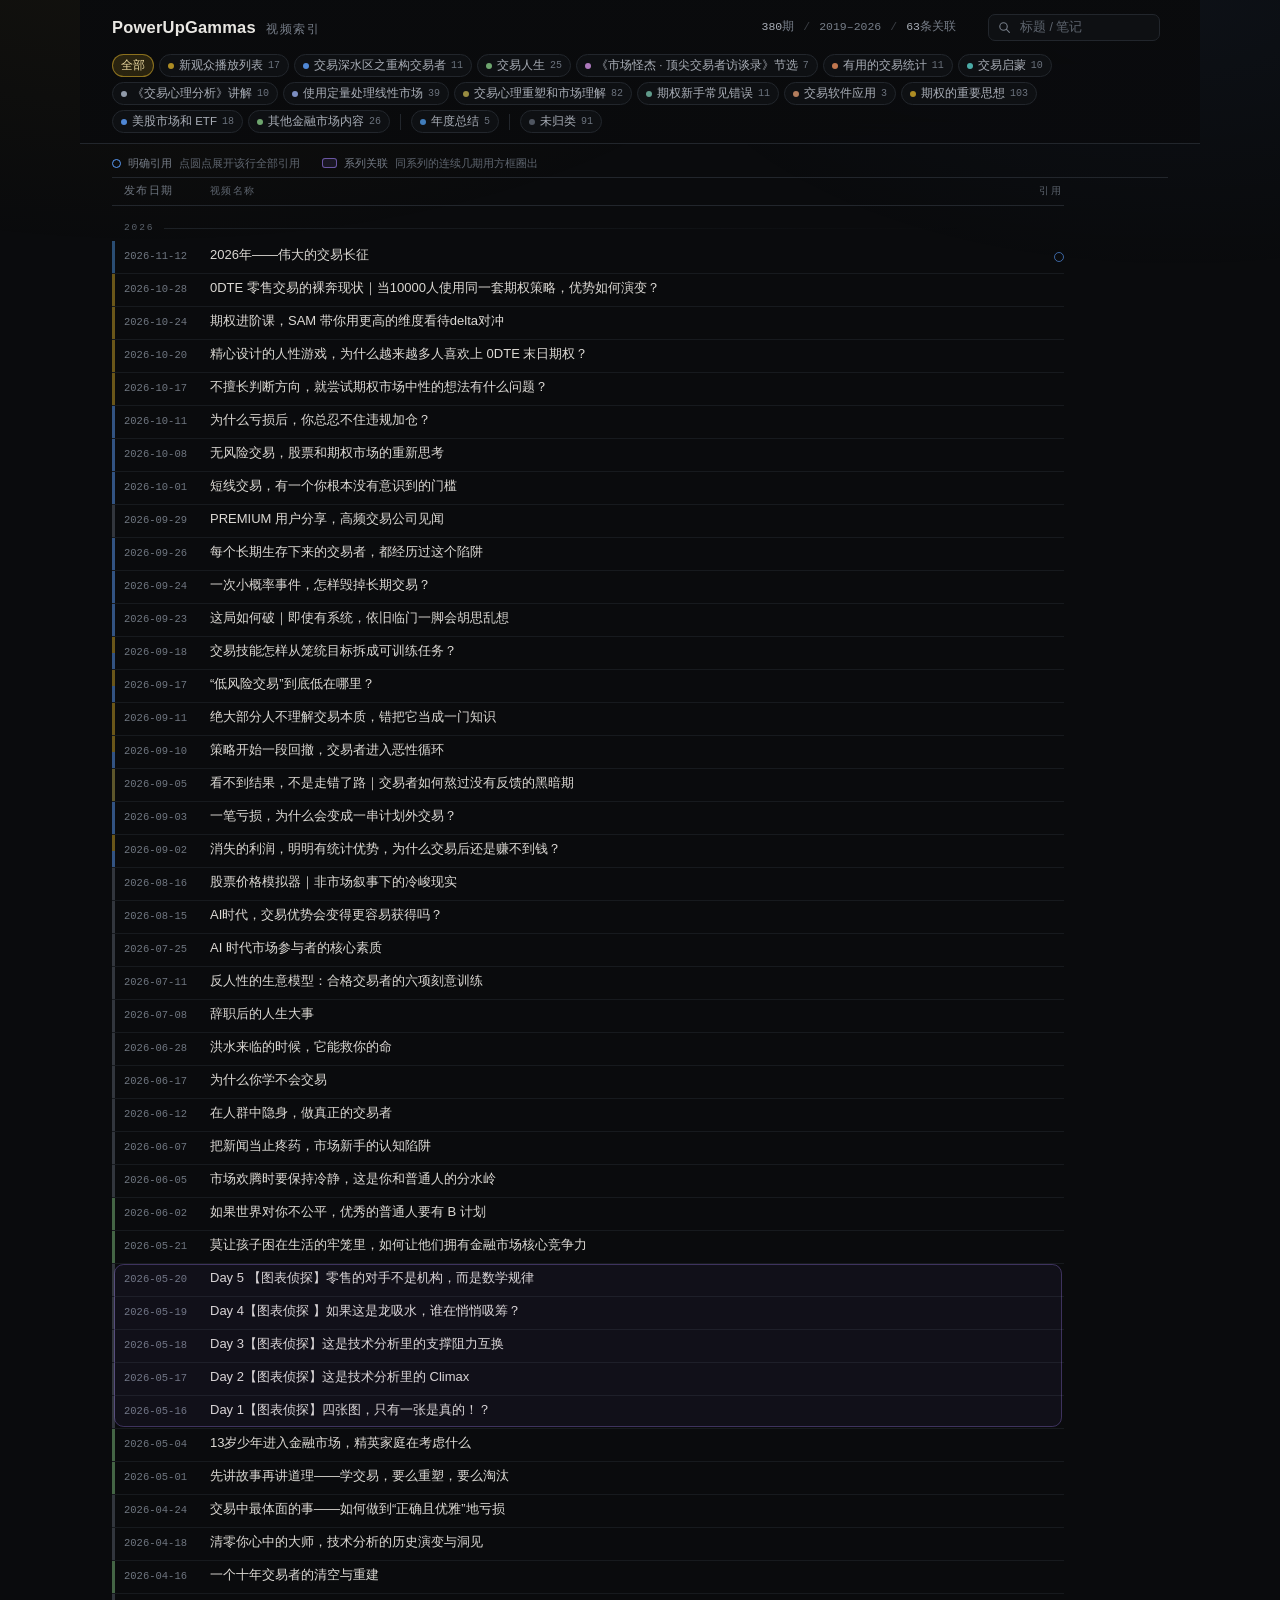
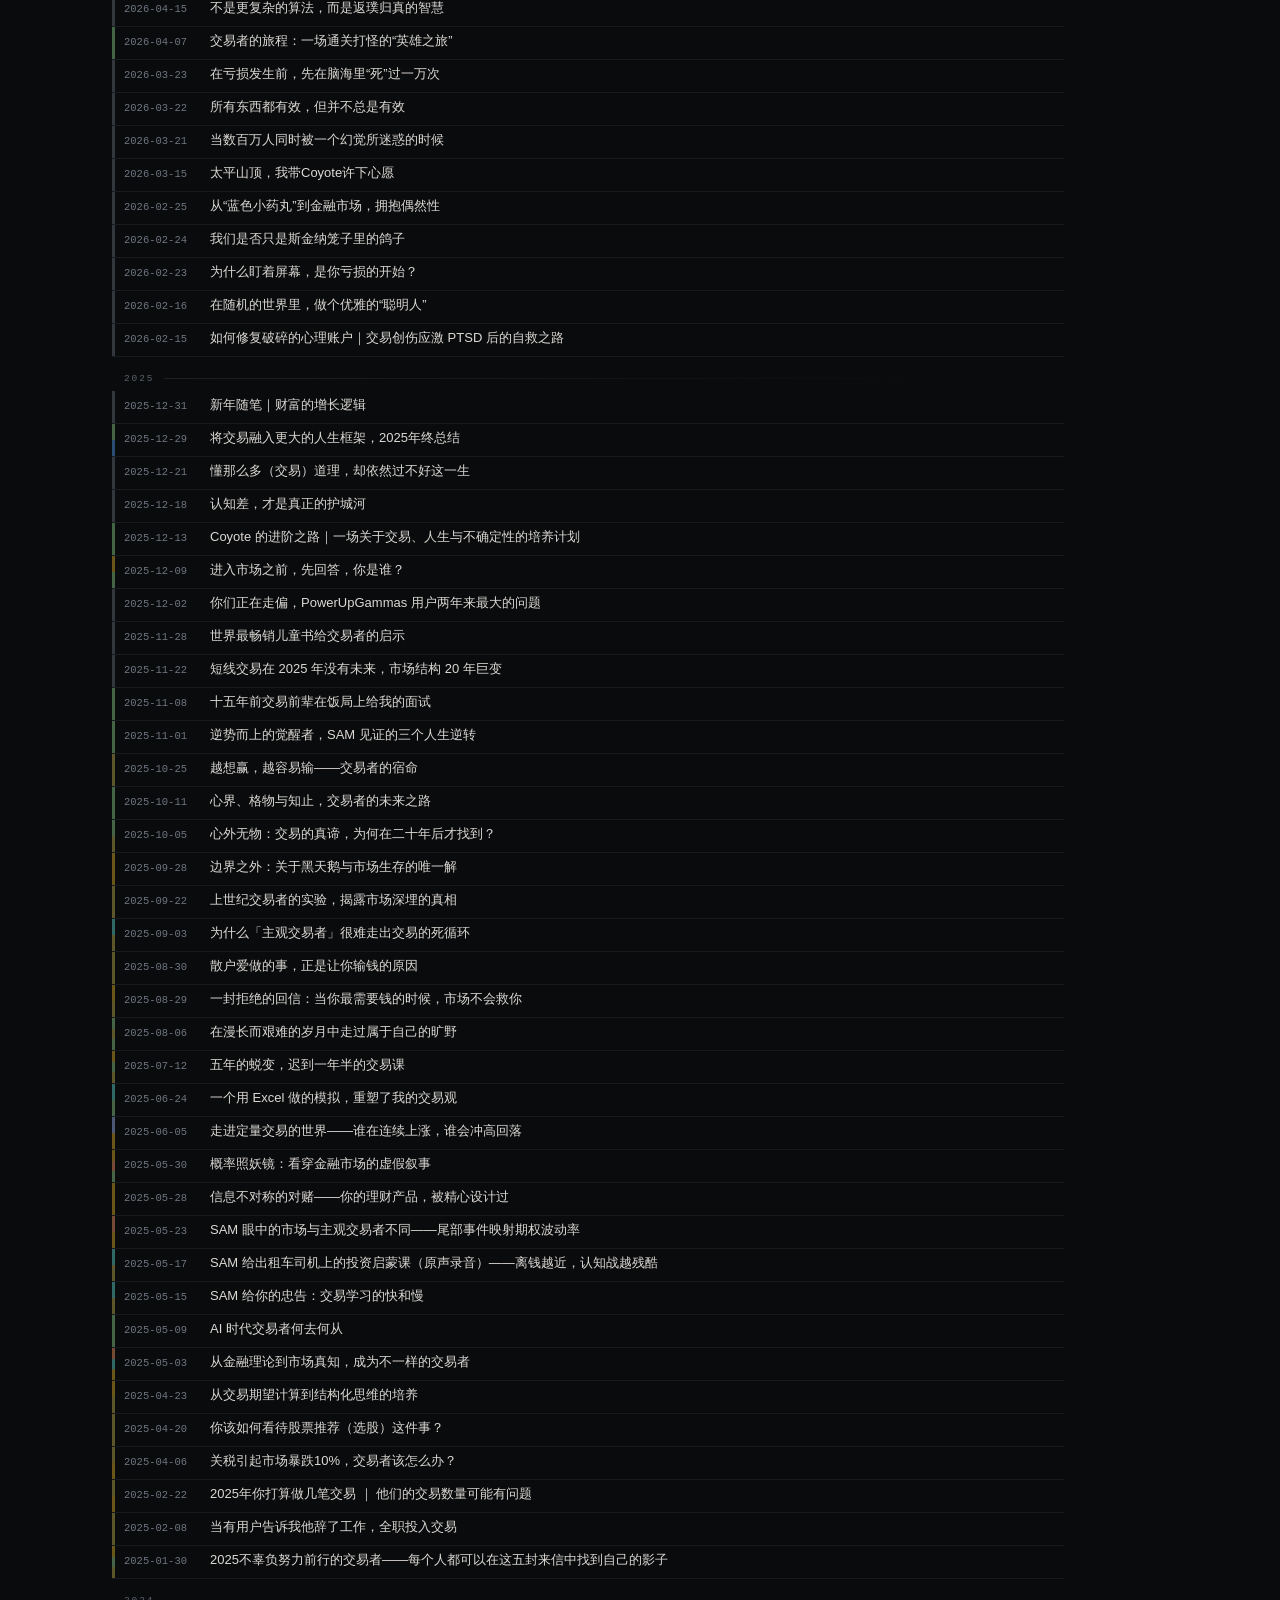
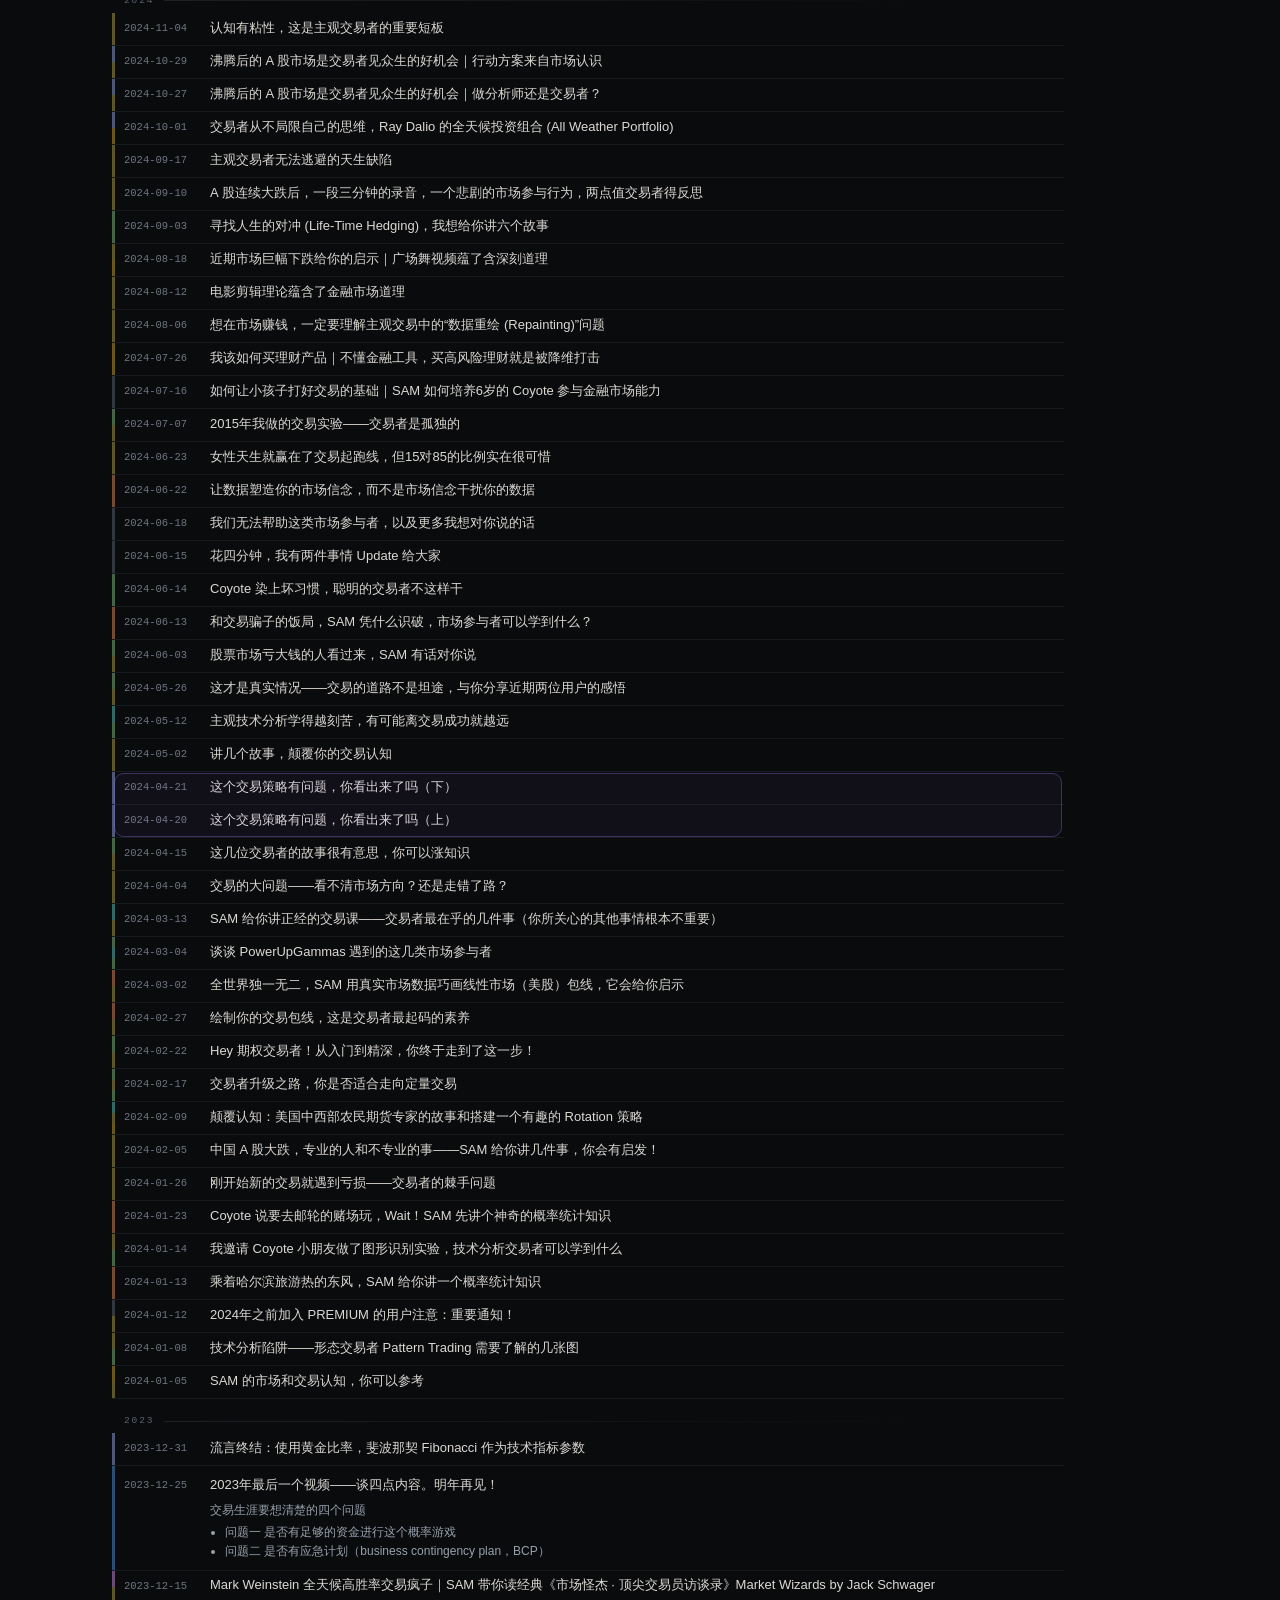
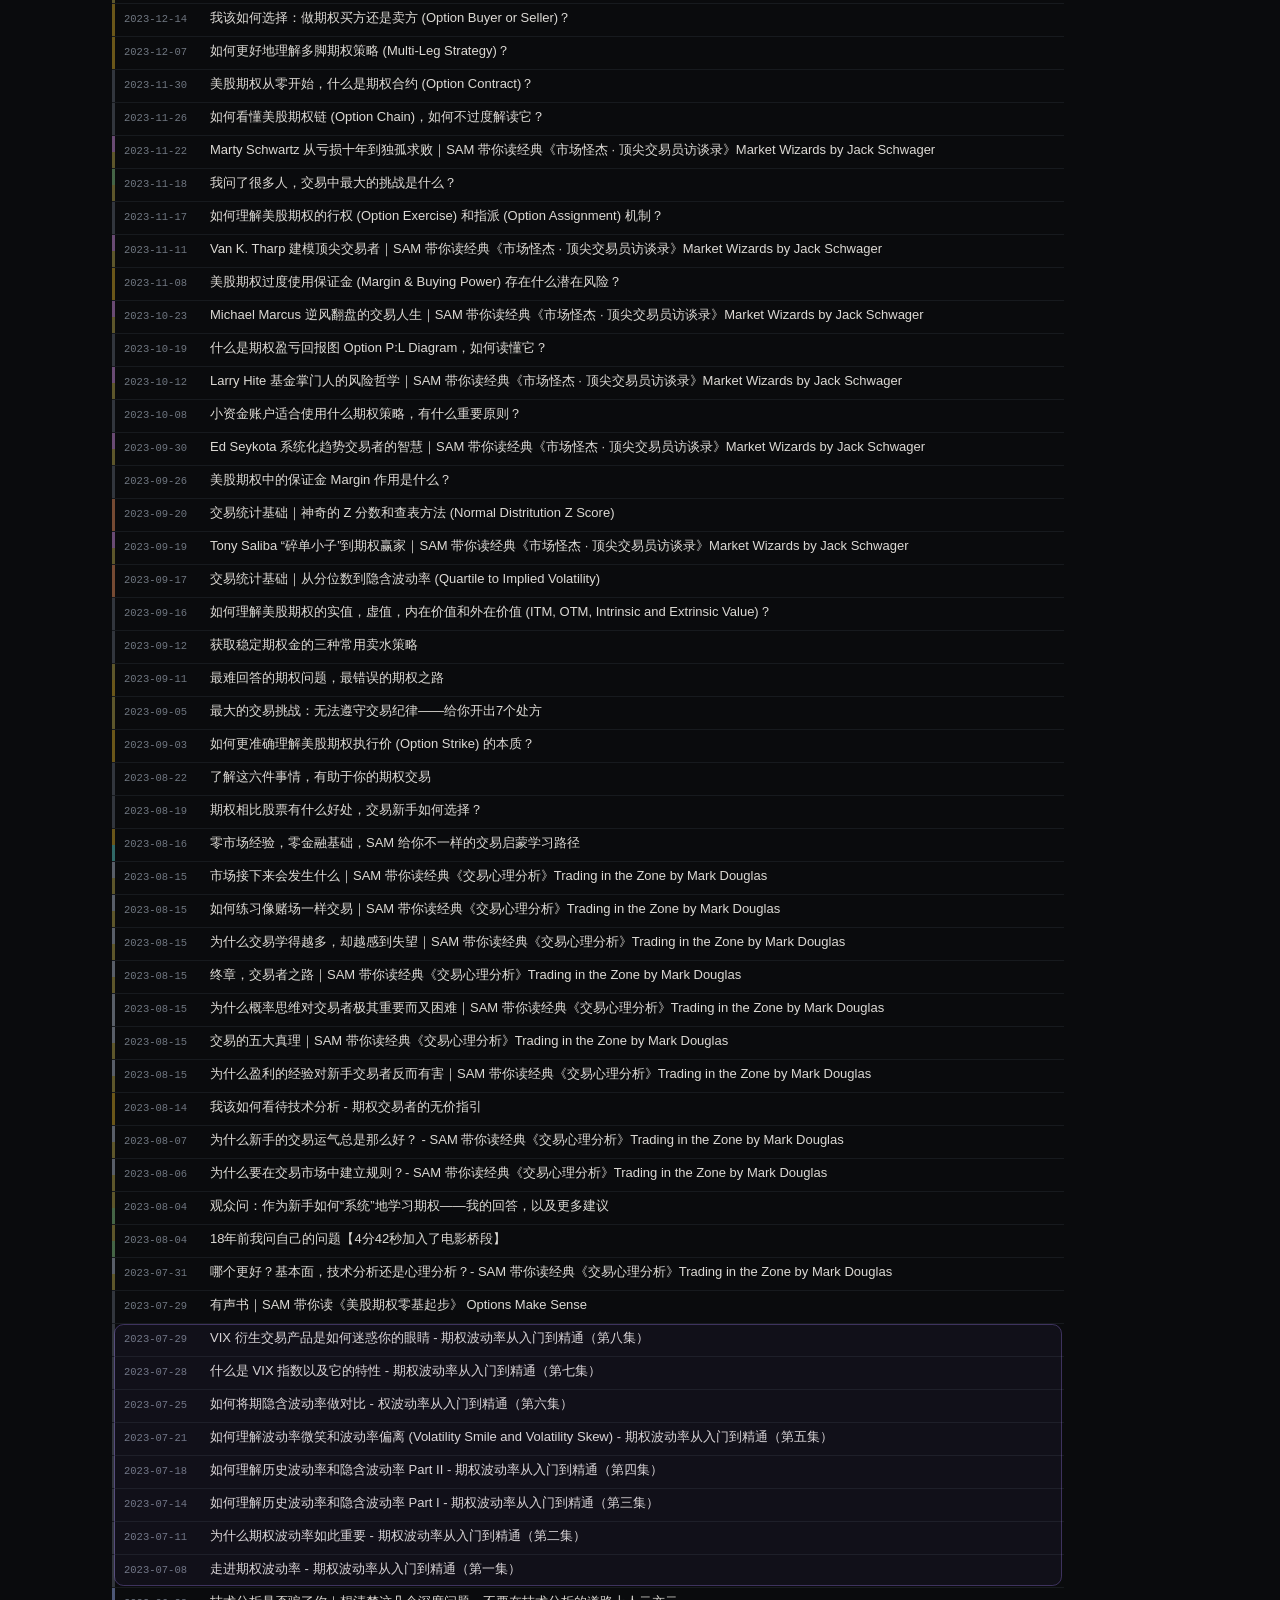
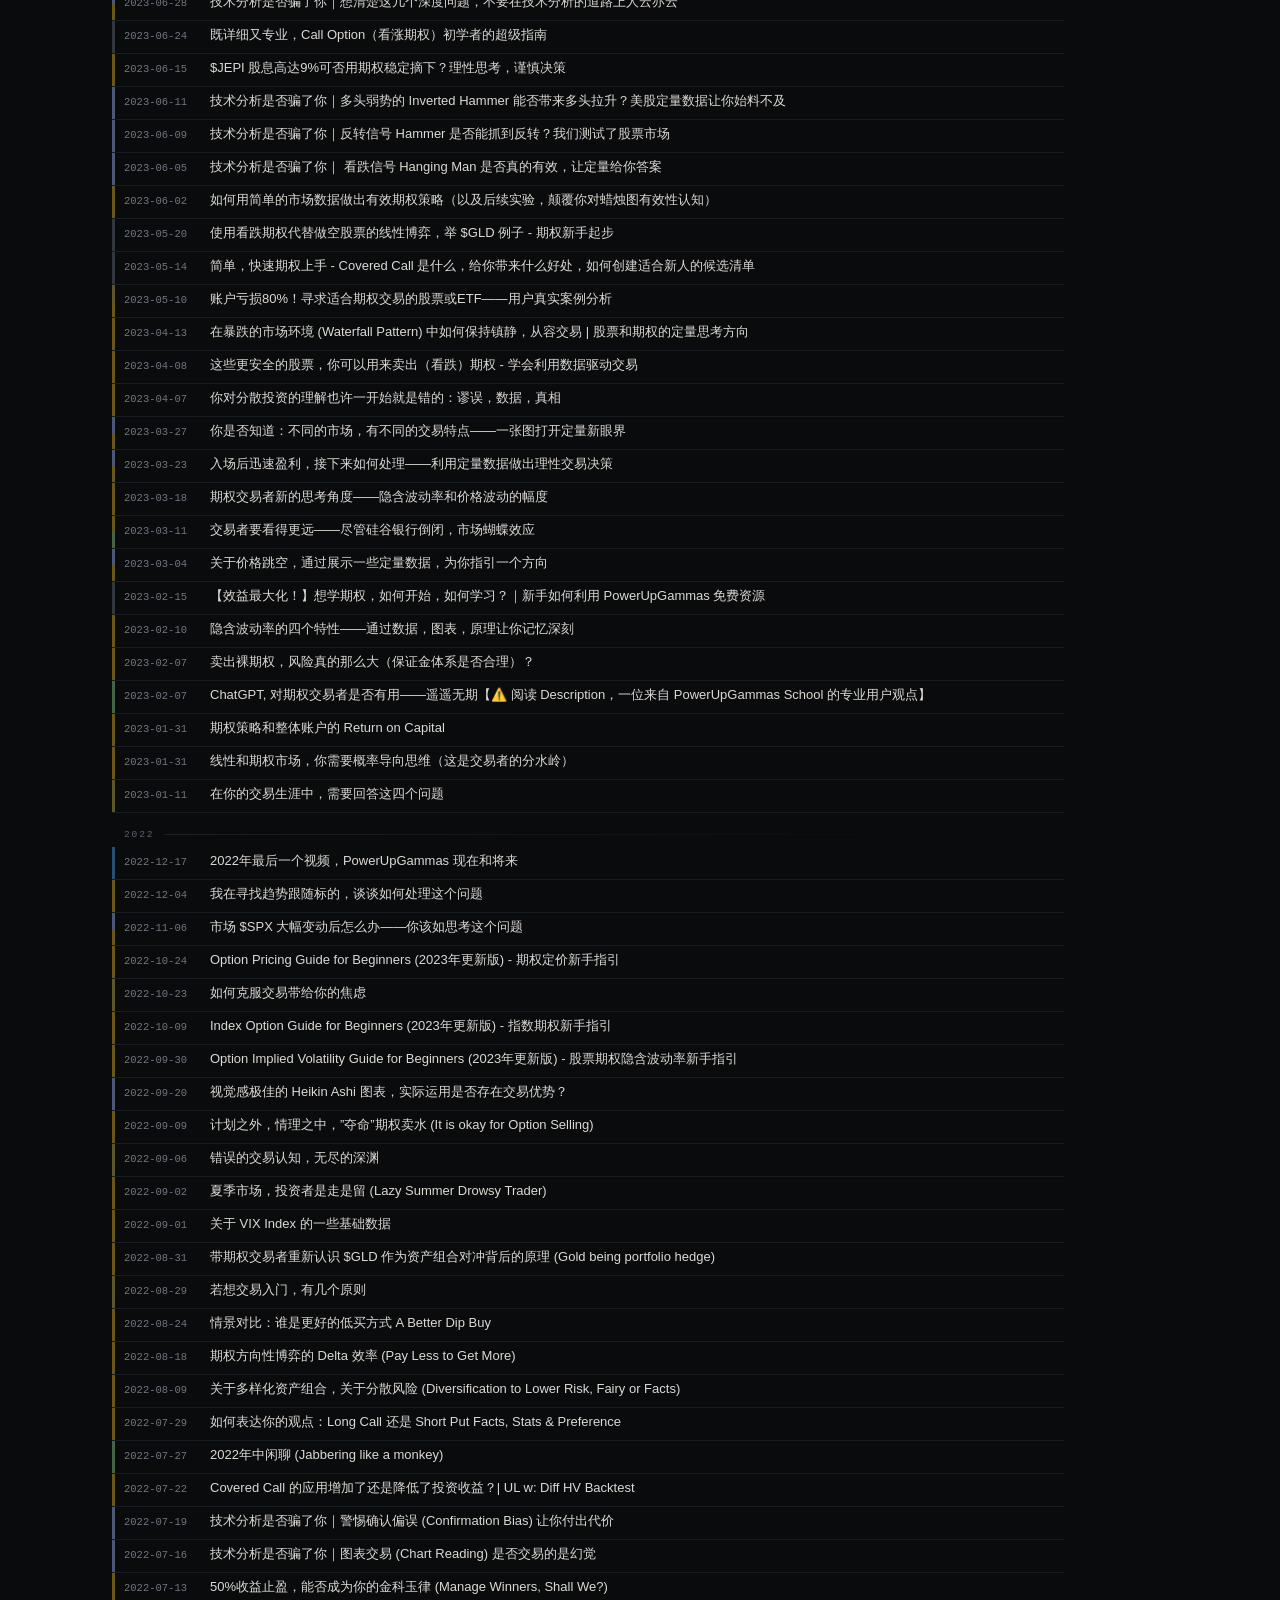
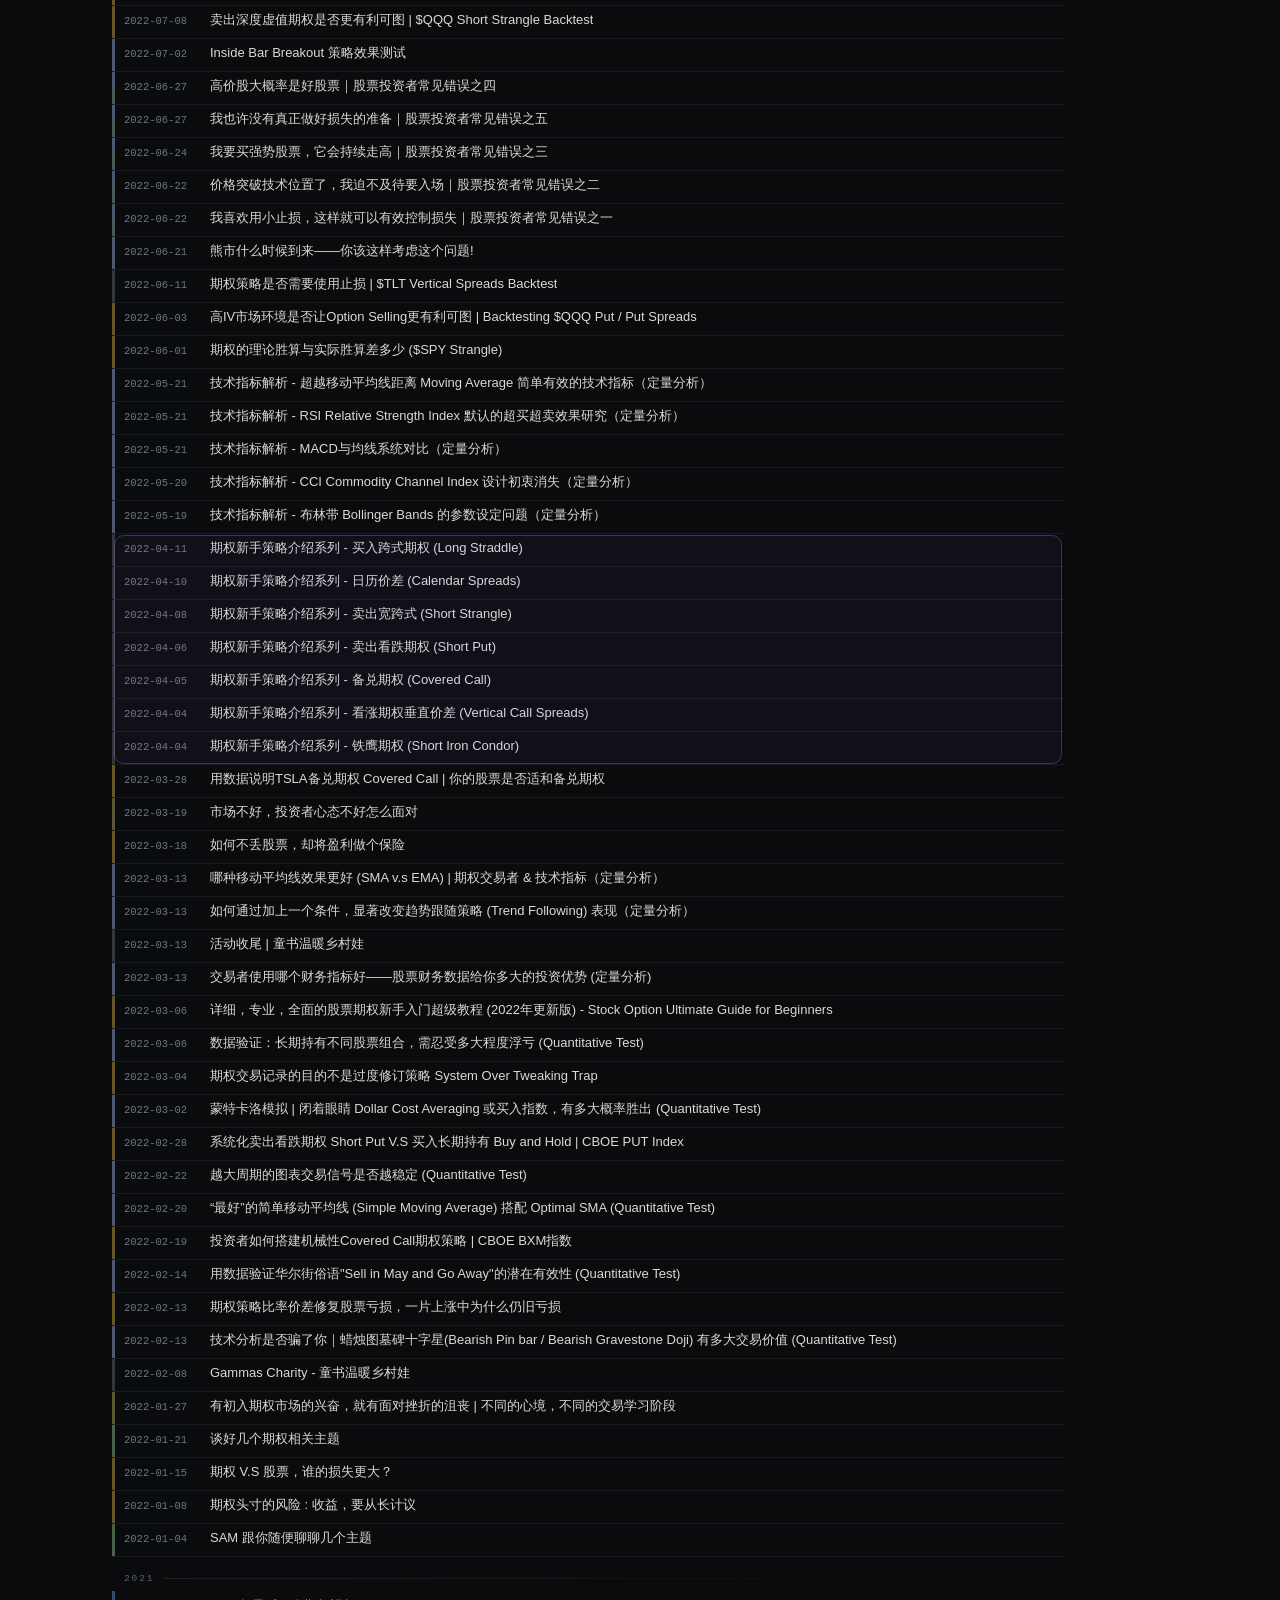
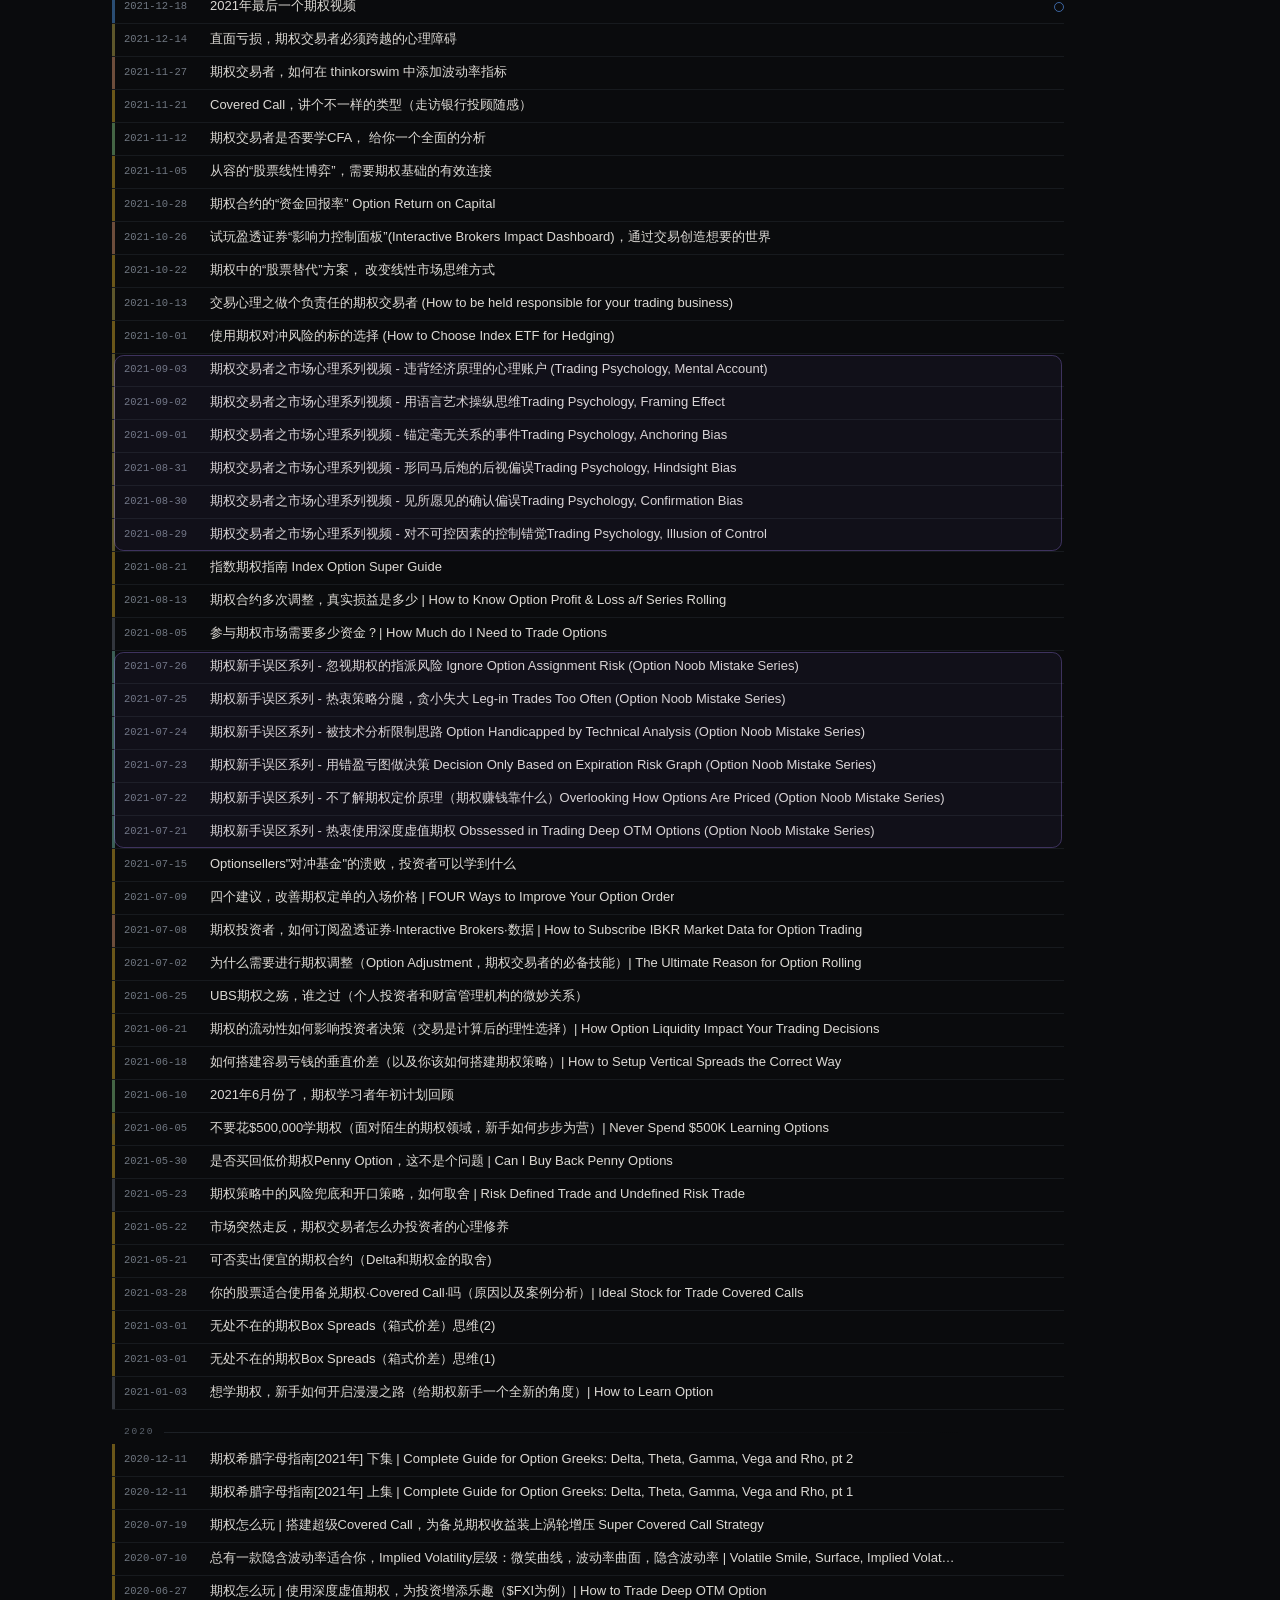
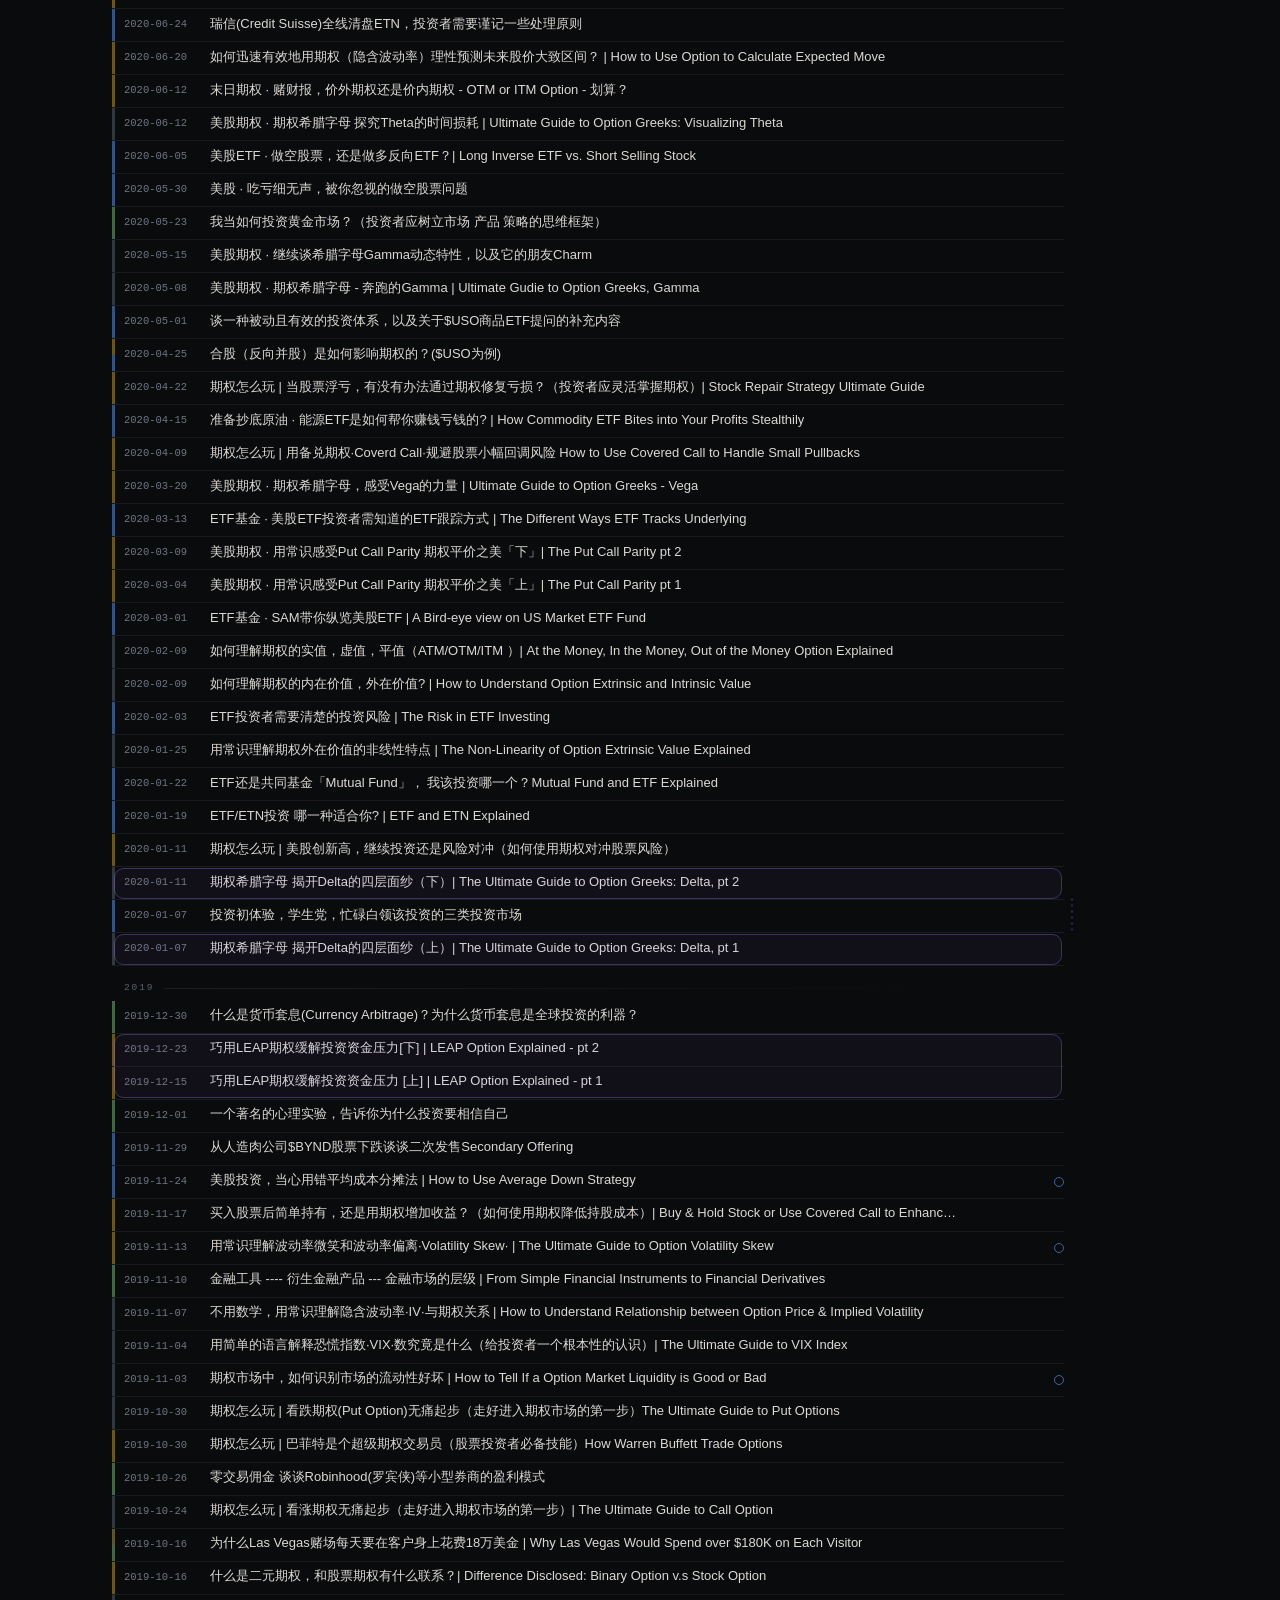
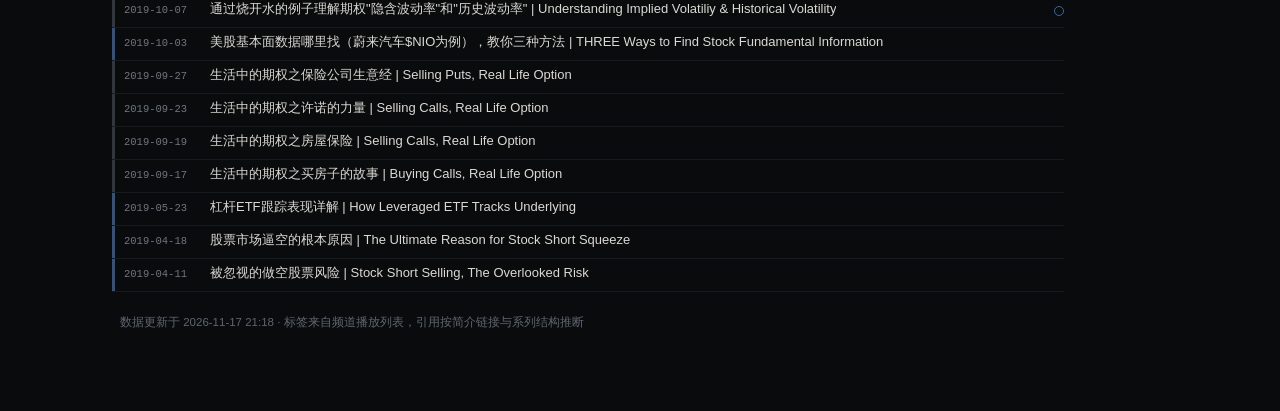
==== commit 2ad34454: "笔记区固定高度可滚动；开发版点文字即编辑，公开版纯文本可复制" ====
--- a/index.html
+++ b/index.html
@@ -407,18 +407,22 @@
 /* ---------- 行内笔记（只读展示） ---------- */
 .c-note{display:none}
 .c-note.has{
-  display:block;overflow:hidden;position:relative;
-  max-height:calc(1.62em * 3);margin-top:4px;font-size:12px;line-height:1.62;
-  color:#98a1ac;cursor:pointer;
-}
-.c-note.has.clipped::after{
-  content:"";position:absolute;left:0;right:0;bottom:0;height:1.5em;
-  background:linear-gradient(180deg,rgba(10,11,13,0),rgba(10,11,13,.92));
-  pointer-events:none;
-}
-.c-note.has.open{max-height:none}
-.c-note.has.open::after{display:none}
-.c-note.has:hover{color:#b6bec8}
+  display:block;margin-top:4px;font-size:12px;line-height:1.62;
+  color:#98a1ac;cursor:text;
+  /* 固定高度：行高不随笔记长短变化，超出的内容在框内滚动 */
+  height:calc(1.62em * 3);
+  overflow-y:auto;overflow-x:hidden;
+  -webkit-overflow-scrolling:touch;
+  scrollbar-width:thin;scrollbar-color:#333b45 transparent;
+  padding-right:6px;
+}
+.c-note.has::-webkit-scrollbar{width:6px}
+.c-note.has::-webkit-scrollbar-thumb{background:#333b45;border-radius:3px}
+.c-note.has::-webkit-scrollbar-thumb:hover{background:#414b57}
+.c-note.has::-webkit-scrollbar-track{background:transparent}
+/* 开发版点文字即编辑 */
+.dev .c-note.has{cursor:pointer}
+.dev .c-note.has:hover{color:#b6bec8}
 .c-note p{margin:0 0 2px}
 .c-note p:last-child{margin:0}
 .c-note h1,.c-note h2,.c-note h3{font-size:12.5px;font-weight:600;color:#c3cad3;margin:4px 0 2px}
@@ -810,7 +814,7 @@
 </div>
 <script>window.__MODE__ = "public";
 window.__DATA__ = {"channel":{"name":"PowerUpGammas","id":"UCTb0BeBF6L7l2JsebTauH0Q","url":"https://www.youtube.com/@PowerUpGammas"},"generatedAt":"2026-11-17 21:18","total":380,"videos":[{"n":1,"id":"pZRmCv-kfmc","title":"2026年——伟大的交易长征","date":"2026-11-12","length":1621,"autoTags":[],"autoRefs":[]},{"n":2,"id":"CC0dUapaBLU","title":"0DTE 零售交易的裸奔现状｜当10000人使用同一套期权策略，优势如何演变？","date":"2026-10-28","length":1476,"autoTags":["PLFzeuKbRQ3c0mogNzNPUo2Pxnvfpkgu8V"],"autoRefs":[]},{"n":3,"id":"x0qs9vBs_Dk","title":"期权进阶课，SAM 带你用更高的维度看待delta对冲","date":"2026-10-24","length":1697,"autoTags":["PLFzeuKbRQ3c0mogNzNPUo2Pxnvfpkgu8V"],"autoRefs":[]},{"n":4,"id":"ovTRVyqxJdk","title":"精心设计的人性游戏，为什么越来越多人喜欢上 0DTE 末日期权？","date":"2026-10-20","length":807,"autoTags":["PLFzeuKbRQ3c0mogNzNPUo2Pxnvfpkgu8V"],"autoRefs":[]},{"n":5,"id":"HX-lPgwZwvI","title":"不擅长判断方向，就尝试期权市场中性的想法有什么问题？","date":"2026-10-17","length":1607,"autoTags":["PLFzeuKbRQ3c0mogNzNPUo2Pxnvfpkgu8V"],"autoRefs":[]},{"n":6,"id":"ZQrQwtiOiMU","title":"为什么亏损后，你总忍不住违规加仓？","date":"2026-10-11","length":2145,"autoTags":["PLN5t2P6dJQjI"],"autoRefs":[]},{"n":7,"id":"KrU_-JH8VZA","title":"无风险交易，股票和期权市场的重新思考","date":"2026-10-08","length":1312,"autoTags":["PLN5t2P6dJQjI"],"autoRefs":[]},{"n":8,"id":"4n0o2HR52QE","title":"短线交易，有一个你根本没有意识到的门槛","date":"2026-10-01","length":1612,"autoTags":["PLN5t2P6dJQjI"],"autoRefs":[]},{"n":9,"id":"IWktICC4Q1k","title":"PREMIUM 用户分享，高频交易公司见闻","date":"2026-09-29","length":717,"autoTags":["PLFzeuKbRQ3c0SPg4JsJzgnASUAi8vRlhu"],"autoRefs":[]},{"n":10,"id":"bYW0k2AMPuM","title":"每个长期生存下来的交易者，都经历过这个陷阱","date":"2026-09-26","length":1801,"autoTags":["PLN5t2P6dJQjI"],"autoRefs":[]},{"n":11,"id":"wEoRebLrmXI","title":"一次小概率事件，怎样毁掉长期交易？","date":"2026-09-24","length":1611,"autoTags":["PLN5t2P6dJQjI"],"autoRefs":[]},{"n":12,"id":"ehjIcuC8GA4","title":"这局如何破｜即使有系统，依旧临门一脚会胡思乱想","date":"2026-09-23","length":1919,"autoTags":["PLN5t2P6dJQjI"],"autoRefs":[]},{"n":13,"id":"nQcqX4CQggM","title":"交易技能怎样从笼统目标拆成可训练任务？","date":"2026-09-18","length":1706,"autoTags":["PLMglWyDBZoj0","PLN5t2P6dJQjI"],"autoRefs":[]},{"n":14,"id":"zu9Aovp_P-c","title":"“低风险交易”到底低在哪里？","date":"2026-09-17","length":1340,"autoTags":["PLMglWyDBZoj0","PLN5t2P6dJQjI"],"autoRefs":[]},{"n":15,"id":"H72urFE6xZ0","title":"绝大部分人不理解交易本质，错把它当成一门知识","date":"2026-09-11","length":958,"autoTags":["PLMglWyDBZoj0"],"autoRefs":[]},{"n":16,"id":"VfUI0QDYNDQ","title":"策略开始一段回撤，交易者进入恶性循环","date":"2026-09-10","length":1581,"autoTags":["PLMglWyDBZoj0","PLN5t2P6dJQjI"],"autoRefs":[]},{"n":17,"id":"qWYw8j9CLLs","title":"看不到结果，不是走错了路｜交易者如何熬过没有反馈的黑暗期","date":"2026-09-05","length":379,"autoTags":["PLFzeuKbRQ3c0r5qcqg2AA1TbLngDITGsV"],"autoRefs":[]},{"n":18,"id":"eLCo5rd6xVU","title":"一笔亏损，为什么会变成一串计划外交易？","date":"2026-09-03","length":1979,"autoTags":["PLN5t2P6dJQjI"],"autoRefs":[]},{"n":19,"id":"gxNMETzy3go","title":"消失的利润，明明有统计优势，为什么交易后还是赚不到钱？","date":"2026-09-02","length":1281,"autoTags":["PLMglWyDBZoj0","PLN5t2P6dJQjI"],"autoRefs":[]},{"n":20,"id":"ODBEMsAhOow","title":"股票价格模拟器｜非市场叙事下的冷峻现实","date":"2026-08-16","length":1028,"autoTags":[],"autoRefs":[]},{"n":21,"id":"fSRIHrwCvNU","title":"AI时代，交易优势会变得更容易获得吗？","date":"2026-08-15","length":1200,"autoTags":[],"autoRefs":[]},{"n":22,"id":"_wDW5idaUPw","title":"AI 时代市场参与者的核心素质","date":"2026-07-25","length":1719,"autoTags":[],"autoRefs":[]},{"n":23,"id":"CxdZXt7EkCQ","title":"反人性的生意模型：合格交易者的六项刻意训练","date":"2026-07-11","length":2030,"autoTags":[],"autoRefs":[]},{"n":24,"id":"Ce95BIycDlA","title":"辞职后的人生大事","date":"2026-07-08","length":1999,"autoTags":[],"autoRefs":[]},{"n":25,"id":"97z3d_xcm2I","title":"洪水来临的时候，它能救你的命","date":"2026-06-28","length":859,"autoTags":[],"autoRefs":[]},{"n":26,"id":"vEcTXk_7GkM","title":"为什么你学不会交易","date":"2026-06-17","length":298,"autoTags":[],"autoRefs":[]},{"n":27,"id":"0ecfVqApLog","title":"在人群中隐身，做真正的交易者","date":"2026-06-12","length":538,"autoTags":[],"autoRefs":[]},{"n":28,"id":"LR8vTK-Nrd0","title":"把新闻当止疼药，市场新手的认知陷阱","date":"2026-06-07","length":419,"autoTags":[],"autoRefs":[]},{"n":29,"id":"z5qdpXmOOoA","title":"市场欢腾时要保持冷静，这是你和普通人的分水岭","date":"2026-06-05","length":853,"autoTags":[],"autoRefs":[]},{"n":30,"id":"Qz0hrbdYlvY","title":"如果世界对你不公平，优秀的普通人要有 B 计划","date":"2026-06-02","length":659,"autoTags":["PLFzeuKbRQ3c1xUYq1GIVFwgrlhSMMJS6g"],"autoRefs":[]},{"n":31,"id":"9uV-zmNibWo","title":"莫让孩子困在生活的牢笼里，如何让他们拥有金融市场核心竞争力","date":"2026-05-21","length":977,"autoTags":["PLFzeuKbRQ3c1xUYq1GIVFwgrlhSMMJS6g"],"autoRefs":[]},{"n":32,"id":"pNdAv8wlcYU","title":"Day 5 【图表侦探】零售的对手不是机构，而是数学规律","date":"2026-05-20","length":648,"autoTags":[],"autoRefs":[{"to":"gROkHExLNNg","n":33,"type":"series","series":"图表侦探"}],"series":"图表侦探"},{"n":33,"id":"gROkHExLNNg","title":"Day 4【图表侦探 】如果这是龙吸水，谁在悄悄吸筹？","date":"2026-05-19","length":210,"autoTags":[],"autoRefs":[{"to":"ti7kRdmLxy0","n":34,"type":"series","series":"图表侦探"}],"series":"图表侦探"},{"n":34,"id":"ti7kRdmLxy0","title":"Day 3【图表侦探】这是技术分析里的支撑阻力互换","date":"2026-05-18","length":255,"autoTags":[],"autoRefs":[{"to":"o3tCJeFdJ8c","n":35,"type":"series","series":"图表侦探"}],"series":"图表侦探"},{"n":35,"id":"o3tCJeFdJ8c","title":"Day 2【图表侦探】这是技术分析里的 Climax","date":"2026-05-17","length":165,"autoTags":[],"autoRefs":[{"to":"Iqslj7m59Tc","n":36,"type":"series","series":"图表侦探"}],"series":"图表侦探"},{"n":36,"id":"Iqslj7m59Tc","title":"Day 1【图表侦探】四张图，只有一张是真的！？","date":"2026-05-16","length":133,"autoTags":[],"autoRefs":[],"series":"图表侦探"},{"n":37,"id":"YJtyvvfXVOM","title":"13岁少年进入金融市场，精英家庭在考虑什么","date":"2026-05-04","length":772,"autoTags":["PLFzeuKbRQ3c1xUYq1GIVFwgrlhSMMJS6g"],"autoRefs":[]},{"n":38,"id":"49eI01GkmLI","title":"先讲故事再讲道理——学交易，要么重塑，要么淘汰","date":"2026-05-01","length":822,"autoTags":["PLFzeuKbRQ3c1xUYq1GIVFwgrlhSMMJS6g"],"autoRefs":[]},{"n":39,"id":"V8TWQs4K5yo","title":"交易中最体面的事——如何做到“正确且优雅”地亏损","date":"2026-04-24","length":893,"autoTags":[],"autoRefs":[]},{"n":40,"id":"tO6WOd1dE1I","title":"清零你心中的大师，技术分析的历史演变与洞见","date":"2026-04-18","length":1915,"autoTags":[],"autoRefs":[]},{"n":41,"id":"INGKoQc9rF0","title":"一个十年交易者的清空与重建","date":"2026-04-16","length":490,"autoTags":["PLFzeuKbRQ3c1xUYq1GIVFwgrlhSMMJS6g"],"autoRefs":[]},{"n":42,"id":"Ebn4PBHo0NU","title":"不是更复杂的算法，而是返璞归真的智慧","date":"2026-04-15","length":944,"autoTags":[],"autoRefs":[]},{"n":43,"id":"ZJsO4bw6hCo","title":"交易者的旅程：一场通关打怪的“英雄之旅”","date":"2026-04-07","length":1418,"autoTags":["PLFzeuKbRQ3c1xUYq1GIVFwgrlhSMMJS6g"],"autoRefs":[]},{"n":44,"id":"I1-47jH_EC8","title":"在亏损发生前，先在脑海里“死”过一万次","date":"2026-03-23","length":250,"autoTags":[],"autoRefs":[]},{"n":45,"id":"Q70auwrnfng","title":"所有东西都有效，但并不总是有效","date":"2026-03-22","length":361,"autoTags":[],"autoRefs":[]},{"n":46,"id":"xBxfI9UP7io","title":"当数百万人同时被一个幻觉所迷惑的时候","date":"2026-03-21","length":891,"autoTags":[],"autoRefs":[]},{"n":47,"id":"jexJRXymFMg","title":"太平山顶，我带Coyote许下心愿","date":"2026-03-15","length":331,"autoTags":[],"autoRefs":[]},{"n":48,"id":"4bbmlQ0j8os","title":"从“蓝色小药丸”到金融市场，拥抱偶然性","date":"2026-02-25","length":355,"autoTags":[],"autoRefs":[]},{"n":49,"id":"wArI6flrxlQ","title":"我们是否只是斯金纳笼子里的鸽子","date":"2026-02-24","length":252,"autoTags":[],"autoRefs":[]},{"n":50,"id":"yy7tK5Xs0bs","title":"为什么盯着屏幕，是你亏损的开始？","date":"2026-02-23","length":450,"autoTags":[],"autoRefs":[]},{"n":51,"id":"UeTS6pl2UKc","title":"在随机的世界里，做个优雅的“聪明人”","date":"2026-02-16","length":443,"autoTags":[],"autoRefs":[]},{"n":52,"id":"oIhhZU4n1Ak","title":"如何修复破碎的心理账户｜交易创伤应激 PTSD 后的自救之路","date":"2026-02-15","length":834,"autoTags":[],"autoRefs":[]},{"n":53,"id":"KJ_gyFesR64","title":"新年随笔｜财富的增长逻辑","date":"2025-12-31","length":239,"autoTags":[],"autoRefs":[]},{"n":54,"id":"5htrW5Rb94s","title":"将交易融入更大的人生框架，2025年终总结","date":"2025-12-29","length":611,"autoTags":["PLFzeuKbRQ3c1xUYq1GIVFwgrlhSMMJS6g"],"autoRefs":[]},{"n":55,"id":"1kFZJ9-qR3o","title":"懂那么多（交易）道理，却依然过不好这一生","date":"2025-12-21","length":712,"autoTags":[],"autoRefs":[]},{"n":56,"id":"D0vXg_-K_9Q","title":"认知差，才是真正的护城河","date":"2025-12-18","length":436,"autoTags":[],"autoRefs":[]},{"n":57,"id":"VR47JDng8_E","title":"Coyote 的进阶之路｜一场关于交易、人生与不确定性的培养计划","date":"2025-12-13","length":523,"autoTags":["PLFzeuKbRQ3c1xUYq1GIVFwgrlhSMMJS6g"],"autoRefs":[]},{"n":58,"id":"7iRuCkSGhlc","title":"进入市场之前，先回答，你是谁？","date":"2025-12-09","length":910,"autoTags":["PLMglWyDBZoj0","PLFzeuKbRQ3c1xUYq1GIVFwgrlhSMMJS6g"],"autoRefs":[]},{"n":59,"id":"c6DG2VMm094","title":"你们正在走偏，PowerUpGammas 用户两年来最大的问题","date":"2025-12-02","length":542,"autoTags":[],"autoRefs":[]},{"n":60,"id":"bYbtVHFRA78","title":"世界最畅销儿童书给交易者的启示","date":"2025-11-28","length":685,"autoTags":[],"autoRefs":[]},{"n":61,"id":"iSFswQRZP5E","title":"短线交易在 2025 年没有未来，市场结构 20 年巨变","date":"2025-11-22","length":647,"autoTags":[],"autoRefs":[]},{"n":62,"id":"V5w0X3-hS48","title":"十五年前交易前辈在饭局上给我的面试","date":"2025-11-08","length":339,"autoTags":["PLFzeuKbRQ3c1xUYq1GIVFwgrlhSMMJS6g"],"autoRefs":[]},{"n":63,"id":"S6eJ5D3Byq0","title":"逆势而上的觉醒者，SAM 见证的三个人生逆转","date":"2025-11-01","length":567,"autoTags":["PLFzeuKbRQ3c1xUYq1GIVFwgrlhSMMJS6g"],"autoRefs":[]},{"n":64,"id":"TpKVd8ZUSbE","title":"越想赢，越容易输——交易者的宿命","date":"2025-10-25","length":615,"autoTags":["PLFzeuKbRQ3c0r5qcqg2AA1TbLngDITGsV"],"autoRefs":[]},{"n":65,"id":"wPwY99xZzWI","title":"心界、格物与知止，交易者的未来之路","date":"2025-10-11","length":1584,"autoTags":["PLFzeuKbRQ3c1xUYq1GIVFwgrlhSMMJS6g"],"autoRefs":[]},{"n":66,"id":"Phpw6k3wpGM","title":"心外无物：交易的真谛，为何在二十年后才找到？","date":"2025-10-05","length":569,"autoTags":["PLFzeuKbRQ3c1xUYq1GIVFwgrlhSMMJS6g","PLFzeuKbRQ3c0r5qcqg2AA1TbLngDITGsV"],"autoRefs":[]},{"n":67,"id":"YBxJOcDvdic","title":"边界之外：关于黑天鹅与市场生存的唯一解","date":"2025-09-28","length":738,"autoTags":["PLMglWyDBZoj0","PLFzeuKbRQ3c0mogNzNPUo2Pxnvfpkgu8V"],"autoRefs":[]},{"n":68,"id":"ExI_fPquHxg","title":"上世纪交易者的实验，揭露市场深埋的真相","date":"2025-09-22","length":542,"autoTags":["PLFzeuKbRQ3c0r5qcqg2AA1TbLngDITGsV"],"autoRefs":[]},{"n":69,"id":"eX_gbnP1LkQ","title":"为什么「主观交易者」很难走出交易的死循环","date":"2025-09-03","length":629,"autoTags":["PLFzeuKbRQ3c17yzY6m18UbZrbP3H8yQDD","PLFzeuKbRQ3c0r5qcqg2AA1TbLngDITGsV"],"autoRefs":[]},{"n":70,"id":"AtS7uvh0hnY","title":"散户爱做的事，正是让你输钱的原因","date":"2025-08-30","length":691,"autoTags":["PLFzeuKbRQ3c0r5qcqg2AA1TbLngDITGsV"],"autoRefs":[]},{"n":71,"id":"L1IprgrhZ1I","title":"一封拒绝的回信：当你最需要钱的时候，市场不会救你","date":"2025-08-29","length":516,"autoTags":["PLMglWyDBZoj0","PLFzeuKbRQ3c0r5qcqg2AA1TbLngDITGsV"],"autoRefs":[]},{"n":72,"id":"o_Dijflbvyg","title":"在漫长而艰难的岁月中走过属于自己的旷野","date":"2025-08-06","length":2094,"autoTags":["PLFzeuKbRQ3c1xUYq1GIVFwgrlhSMMJS6g","PLFzeuKbRQ3c0r5qcqg2AA1TbLngDITGsV","PLFzeuKbRQ3c2xUmsl8VZTZiBuB6iV-F87"],"autoRefs":[]},{"n":73,"id":"9e9tZY9oEQQ","title":"五年的蜕变，迟到一年半的交易课","date":"2025-07-12","length":1080,"autoTags":["PLMglWyDBZoj0","PLFzeuKbRQ3c1xUYq1GIVFwgrlhSMMJS6g","PLFzeuKbRQ3c0r5qcqg2AA1TbLngDITGsV"],"autoRefs":[]},{"n":74,"id":"se_tB0A8oAE","title":"一个用 Excel 做的模拟，重塑了我的交易观","date":"2025-06-24","length":468,"autoTags":["PLFzeuKbRQ3c17yzY6m18UbZrbP3H8yQDD","PLFzeuKbRQ3c2xUmsl8VZTZiBuB6iV-F87"],"autoRefs":[]},{"n":75,"id":"1Zd9XUNmLYg","title":"走进定量交易的世界——谁在连续上涨，谁会冲高回落","date":"2025-06-05","length":680,"autoTags":["PLFzeuKbRQ3c38rX4SDoIJZc-8SVqPZ0bH","PLFzeuKbRQ3c0mogNzNPUo2Pxnvfpkgu8V"],"autoRefs":[]},{"n":76,"id":"6NiUO0DPPcc","title":"概率照妖镜：看穿金融市场的虚假叙事","date":"2025-05-30","length":286,"autoTags":["PLMglWyDBZoj0","PLFzeuKbRQ3c0cOBWw7JCVXXsJCGYhgJxA","PLFzeuKbRQ3c2xUmsl8VZTZiBuB6iV-F87"],"autoRefs":[]},{"n":77,"id":"lk-2-nME5BE","title":"信息不对称的对赌——你的理财产品，被精心设计过","date":"2025-05-28","length":619,"autoTags":["PLFzeuKbRQ3c0mogNzNPUo2Pxnvfpkgu8V"],"autoRefs":[]},{"n":78,"id":"JUjj8w8yaXw","title":"SAM 眼中的市场与主观交易者不同——尾部事件映射期权波动率","date":"2025-05-23","length":732,"autoTags":["PLFzeuKbRQ3c0cOBWw7JCVXXsJCGYhgJxA","PLFzeuKbRQ3c0mogNzNPUo2Pxnvfpkgu8V"],"autoRefs":[]},{"n":79,"id":"YgoVJl7TOGg","title":"SAM 给出租车司机上的投资启蒙课（原声录音）——离钱越近，认知战越残酷","date":"2025-05-17","length":954,"autoTags":["PLFzeuKbRQ3c17yzY6m18UbZrbP3H8yQDD","PLFzeuKbRQ3c0r5qcqg2AA1TbLngDITGsV"],"autoRefs":[]},{"n":80,"id":"n08_6mVuWrk","title":"SAM 给你的忠告：交易学习的快和慢","date":"2025-05-15","length":1402,"autoTags":["PLFzeuKbRQ3c17yzY6m18UbZrbP3H8yQDD","PLFzeuKbRQ3c0r5qcqg2AA1TbLngDITGsV"],"autoRefs":[]},{"n":81,"id":"HB9kZLIY5Fk","title":"AI 时代交易者何去何从","date":"2025-05-09","length":1020,"autoTags":["PLFzeuKbRQ3c2xUmsl8VZTZiBuB6iV-F87"],"autoRefs":[]},{"n":82,"id":"3kHyOCzGBIk","title":"从金融理论到市场真知，成为不一样的交易者","date":"2025-05-03","length":1421,"autoTags":["PLFzeuKbRQ3c0cOBWw7JCVXXsJCGYhgJxA","PLFzeuKbRQ3c17yzY6m18UbZrbP3H8yQDD","PLFzeuKbRQ3c0mogNzNPUo2Pxnvfpkgu8V"],"autoRefs":[]},{"n":83,"id":"sDKaHQnN9dI","title":"从交易期望计算到结构化思维的培养","date":"2025-04-23","length":952,"autoTags":["PLMglWyDBZoj0","PLFzeuKbRQ3c0r5qcqg2AA1TbLngDITGsV"],"autoRefs":[]},{"n":84,"id":"LRY3w3ZwaNE","title":"你该如何看待股票推荐（选股）这件事？","date":"2025-04-20","length":1201,"autoTags":["PLFzeuKbRQ3c0r5qcqg2AA1TbLngDITGsV"],"autoRefs":[]},{"n":85,"id":"Rfu8r0tW-Oc","title":"关税引起市场暴跌10%，交易者该怎么办？","date":"2025-04-06","length":1277,"autoTags":["PLFzeuKbRQ3c0r5qcqg2AA1TbLngDITGsV","PLFzeuKbRQ3c0mogNzNPUo2Pxnvfpkgu8V"],"autoRefs":[]},{"n":86,"id":"gLiFtDQRpsw","title":"2025年你打算做几笔交易 ｜ 他们的交易数量可能有问题","date":"2025-02-22","length":1124,"autoTags":["PLFzeuKbRQ3c0r5qcqg2AA1TbLngDITGsV","PLFzeuKbRQ3c0mogNzNPUo2Pxnvfpkgu8V"],"autoRefs":[]},{"n":87,"id":"GJjEZdsdlPA","title":"当有用户告诉我他辞了工作，全职投入交易","date":"2025-02-08","length":785,"autoTags":["PLFzeuKbRQ3c0r5qcqg2AA1TbLngDITGsV"],"autoRefs":[]},{"n":88,"id":"tijwHmkMQd8","title":"2025不辜负努力前行的交易者——每个人都可以在这五封来信中找到自己的影子","date":"2025-01-30","length":921,"autoTags":["PLMglWyDBZoj0","PLFzeuKbRQ3c1xUYq1GIVFwgrlhSMMJS6g","PLFzeuKbRQ3c0r5qcqg2AA1TbLngDITGsV"],"autoRefs":[]},{"n":89,"id":"UXfiOGuw1oQ","title":"认知有粘性，这是主观交易者的重要短板","date":"2024-11-04","length":512,"autoTags":["PLFzeuKbRQ3c0r5qcqg2AA1TbLngDITGsV"],"autoRefs":[]},{"n":90,"id":"nfrfqn2mlo0","title":"沸腾后的 A 股市场是交易者见众生的好机会｜行动方案来自市场认识","date":"2024-10-29","length":1240,"autoTags":["PLFzeuKbRQ3c38rX4SDoIJZc-8SVqPZ0bH","PLFzeuKbRQ3c0r5qcqg2AA1TbLngDITGsV"],"autoRefs":[]},{"n":91,"id":"6OqmsDuzp1M","title":"沸腾后的 A 股市场是交易者见众生的好机会｜做分析师还是交易者？","date":"2024-10-27","length":1301,"autoTags":["PLFzeuKbRQ3c38rX4SDoIJZc-8SVqPZ0bH","PLFzeuKbRQ3c0r5qcqg2AA1TbLngDITGsV"],"autoRefs":[]},{"n":92,"id":"OEHVCacDoeo","title":"交易者从不局限自己的思维，Ray Dalio 的全天候投资组合 (All Weather Portfolio)","date":"2024-10-01","length":784,"autoTags":["PLFzeuKbRQ3c38rX4SDoIJZc-8SVqPZ0bH","PLFzeuKbRQ3c0mogNzNPUo2Pxnvfpkgu8V"],"autoRefs":[]},{"n":93,"id":"nd2GK0jLMuo","title":"主观交易者无法逃避的天生缺陷","date":"2024-09-17","length":648,"autoTags":["PLFzeuKbRQ3c0r5qcqg2AA1TbLngDITGsV"],"autoRefs":[]},{"n":94,"id":"D8yLn4dFJ08","title":"A 股连续大跌后，一段三分钟的录音，一个悲剧的市场参与行为，两点值交易者得反思","date":"2024-09-10","length":838,"autoTags":["PLFzeuKbRQ3c0r5qcqg2AA1TbLngDITGsV"],"autoRefs":[]},{"n":95,"id":"nlgUreucxdE","title":"寻找人生的对冲 (Life-Time Hedging)，我想给你讲六个故事","date":"2024-09-03","length":1098,"autoTags":["PLFzeuKbRQ3c1xUYq1GIVFwgrlhSMMJS6g","PLFzeuKbRQ3c2xUmsl8VZTZiBuB6iV-F87"],"autoRefs":[]},{"n":96,"id":"v8NKaRhVTxg","title":"近期市场巨幅下跌给你的启示｜广场舞视频蕴了含深刻道理","date":"2024-08-18","length":622,"autoTags":["PLFzeuKbRQ3c0r5qcqg2AA1TbLngDITGsV","PLFzeuKbRQ3c0mogNzNPUo2Pxnvfpkgu8V"],"autoRefs":[]},{"n":97,"id":"DnPdM-fc6Vs","title":"电影剪辑理论蕴含了金融市场道理","date":"2024-08-12","length":238,"autoTags":["PLFzeuKbRQ3c0r5qcqg2AA1TbLngDITGsV"],"autoRefs":[]},{"n":98,"id":"yf2HTmuP-gI","title":"想在市场赚钱，一定要理解主观交易中的“数据重绘 (Repainting)”问题","date":"2024-08-06","length":539,"autoTags":["PLFzeuKbRQ3c0r5qcqg2AA1TbLngDITGsV"],"autoRefs":[]},{"n":99,"id":"lA22plKfcXs","title":"我该如何买理财产品｜不懂金融工具，买高风险理财就是被降维打击","date":"2024-07-26","length":1128,"autoTags":["PLFzeuKbRQ3c0mogNzNPUo2Pxnvfpkgu8V"],"autoRefs":[]},{"n":100,"id":"F7XKVL-vXIo","title":"如何让小孩子打好交易的基础｜SAM 如何培养6岁的 Coyote 参与金融市场能力","date":"2024-07-16","length":1323,"autoTags":[],"autoRefs":[]},{"n":101,"id":"H8O7KgA-cMo","title":"2015年我做的交易实验——交易者是孤独的","date":"2024-07-07","length":605,"autoTags":["PLFzeuKbRQ3c1xUYq1GIVFwgrlhSMMJS6g","PLFzeuKbRQ3c0r5qcqg2AA1TbLngDITGsV"],"autoRefs":[]},{"n":102,"id":"OJLKOULzVOo","title":"女性天生就赢在了交易起跑线，但15对85的比例实在很可惜","date":"2024-06-23","length":712,"autoTags":["PLFzeuKbRQ3c0r5qcqg2AA1TbLngDITGsV"],"autoRefs":[]},{"n":103,"id":"50I50Xd7PhU","title":"让数据塑造你的市场信念，而不是市场信念干扰你的数据","date":"2024-06-22","length":810,"autoTags":["PLFzeuKbRQ3c0cOBWw7JCVXXsJCGYhgJxA"],"autoRefs":[]},{"n":104,"id":"LLdMK-U4BF0","title":"我们无法帮助这类市场参与者，以及更多我想对你说的话","date":"2024-06-18","length":555,"autoTags":[],"autoRefs":[]},{"n":105,"id":"lDjWRdObpyo","title":"花四分钟，我有两件事情 Update 给大家","date":"2024-06-15","length":255,"autoTags":[],"autoRefs":[]},{"n":106,"id":"x9DdmuEM0IY","title":"Coyote 染上坏习惯，聪明的交易者不这样干","date":"2024-06-14","length":794,"autoTags":["PLFzeuKbRQ3c2xUmsl8VZTZiBuB6iV-F87"],"autoRefs":[]},{"n":107,"id":"LykK_l5_YMc","title":"和交易骗子的饭局，SAM 凭什么识破，市场参与者可以学到什么？","date":"2024-06-13","length":888,"autoTags":["PLFzeuKbRQ3c0cOBWw7JCVXXsJCGYhgJxA"],"autoRefs":[]},{"n":108,"id":"hVjJ6zeU2KE","title":"股票市场亏大钱的人看过来，SAM 有话对你说","date":"2024-06-03","length":715,"autoTags":["PLFzeuKbRQ3c1xUYq1GIVFwgrlhSMMJS6g","PLFzeuKbRQ3c0r5qcqg2AA1TbLngDITGsV"],"autoRefs":[]},{"n":109,"id":"qGu4iVKxa0I","title":"这才是真实情况——交易的道路不是坦途，与你分享近期两位用户的感悟","date":"2024-05-26","length":1486,"autoTags":["PLFzeuKbRQ3c1xUYq1GIVFwgrlhSMMJS6g","PLFzeuKbRQ3c0r5qcqg2AA1TbLngDITGsV"],"autoRefs":[]},{"n":110,"id":"YZYMduvhtKs","title":"主观技术分析学得越刻苦，有可能离交易成功就越远","date":"2024-05-12","length":1745,"autoTags":["PLFzeuKbRQ3c17yzY6m18UbZrbP3H8yQDD","PLFzeuKbRQ3c2xUmsl8VZTZiBuB6iV-F87"],"autoRefs":[]},{"n":111,"id":"-k9LBCLMUYU","title":"讲几个故事，颠覆你的交易认知","date":"2024-05-02","length":1845,"autoTags":["PLFzeuKbRQ3c0r5qcqg2AA1TbLngDITGsV"],"autoRefs":[]},{"n":112,"id":"0NClcnqQCYM","title":"这个交易策略有问题，你看出来了吗（下）","date":"2024-04-21","length":675,"autoTags":["PLFzeuKbRQ3c38rX4SDoIJZc-8SVqPZ0bH"],"autoRefs":[{"to":"BxEaRp5LNkY","n":113,"type":"series","series":"这个交易策略有问题，你看出来了吗"}],"series":"这个交易策略有问题，你看出来了吗"},{"n":113,"id":"BxEaRp5LNkY","title":"这个交易策略有问题，你看出来了吗（上）","date":"2024-04-20","length":222,"autoTags":["PLFzeuKbRQ3c38rX4SDoIJZc-8SVqPZ0bH"],"autoRefs":[],"series":"这个交易策略有问题，你看出来了吗"},{"n":114,"id":"M3hFGNH7s1k","title":"这几位交易者的故事很有意思，你可以涨知识","date":"2024-04-15","length":1113,"autoTags":["PLFzeuKbRQ3c1xUYq1GIVFwgrlhSMMJS6g","PLFzeuKbRQ3c0r5qcqg2AA1TbLngDITGsV"],"autoRefs":[]},{"n":115,"id":"k6mQqOe6_PU","title":"交易的大问题——看不清市场方向？还是走错了路？","date":"2024-04-04","length":935,"autoTags":["PLFzeuKbRQ3c0r5qcqg2AA1TbLngDITGsV"],"autoRefs":[]},{"n":116,"id":"P-X5v-uJeV4","title":"SAM 给你讲正经的交易课——交易者最在乎的几件事（你所关心的其他事情根本不重要）","date":"2024-03-13","length":1971,"autoTags":["PLFzeuKbRQ3c17yzY6m18UbZrbP3H8yQDD","PLFzeuKbRQ3c0r5qcqg2AA1TbLngDITGsV"],"autoRefs":[]},{"n":117,"id":"ViW842j4VGA","title":"谈谈 PowerUpGammas 遇到的这几类市场参与者","date":"2024-03-04","length":1570,"autoTags":["PLFzeuKbRQ3c1xUYq1GIVFwgrlhSMMJS6g","PLFzeuKbRQ3c17yzY6m18UbZrbP3H8yQDD","PLFzeuKbRQ3c2xUmsl8VZTZiBuB6iV-F87"],"autoRefs":[]},{"n":118,"id":"-XYZCK4RNRA","title":"全世界独一无二，SAM 用真实市场数据巧画线性市场（美股）包线，它会给你启示","date":"2024-03-02","length":1203,"autoTags":["PLFzeuKbRQ3c0cOBWw7JCVXXsJCGYhgJxA","PLFzeuKbRQ3c0r5qcqg2AA1TbLngDITGsV"],"autoRefs":[]},{"n":119,"id":"P2QKUcpczdc","title":"绘制你的交易包线，这是交易者最起码的素养","date":"2024-02-27","length":1222,"autoTags":["PLFzeuKbRQ3c0cOBWw7JCVXXsJCGYhgJxA","PLFzeuKbRQ3c0r5qcqg2AA1TbLngDITGsV"],"autoRefs":[]},{"n":120,"id":"obui3BQxrsw","title":"Hey 期权交易者！从入门到精深，你终于走到了这一步！","date":"2024-02-22","length":1251,"autoTags":["PLFzeuKbRQ3c1xUYq1GIVFwgrlhSMMJS6g","PLFzeuKbRQ3c0r5qcqg2AA1TbLngDITGsV"],"autoRefs":[]},{"n":121,"id":"oX0JMX-YmKo","title":"交易者升级之路，你是否适合走向定量交易","date":"2024-02-17","length":1357,"autoTags":["PLFzeuKbRQ3c1xUYq1GIVFwgrlhSMMJS6g","PLFzeuKbRQ3c0r5qcqg2AA1TbLngDITGsV","PLFzeuKbRQ3c2xUmsl8VZTZiBuB6iV-F87"],"autoRefs":[]},{"n":122,"id":"UJISUm9ZANE","title":"颠覆认知：美国中西部农民期货专家的故事和搭建一个有趣的 Rotation 策略","date":"2024-02-09","length":635,"autoTags":["PLFzeuKbRQ3c17yzY6m18UbZrbP3H8yQDD","PLFzeuKbRQ3c0r5qcqg2AA1TbLngDITGsV","PLFzeuKbRQ3c0mogNzNPUo2Pxnvfpkgu8V"],"autoRefs":[]},{"n":123,"id":"r1SI0qR3q0w","title":"中国 A 股大跌，专业的人和不专业的事——SAM 给你讲几件事，你会有启发！","date":"2024-02-05","length":1348,"autoTags":["PLFzeuKbRQ3c0r5qcqg2AA1TbLngDITGsV"],"autoRefs":[]},{"n":124,"id":"3kcqofCJf6k","title":"刚开始新的交易就遇到亏损——交易者的棘手问题","date":"2024-01-26","length":976,"autoTags":["PLFzeuKbRQ3c0r5qcqg2AA1TbLngDITGsV"],"autoRefs":[]},{"n":125,"id":"p9CiEQmFwZA","title":"Coyote 说要去邮轮的赌场玩，Wait！SAM 先讲个神奇的概率统计知识","date":"2024-01-23","length":1731,"autoTags":["PLFzeuKbRQ3c0cOBWw7JCVXXsJCGYhgJxA"],"autoRefs":[]},{"n":126,"id":"sQBl-oQV-Ec","title":"我邀请 Coyote 小朋友做了图形识别实验，技术分析交易者可以学到什么","date":"2024-01-14","length":1056,"autoTags":["PLFzeuKbRQ3c0r5qcqg2AA1TbLngDITGsV","PLFzeuKbRQ3c2xUmsl8VZTZiBuB6iV-F87"],"autoRefs":[]},{"n":127,"id":"DGS_nCzYyC8","title":"乘着哈尔滨旅游热的东风，SAM 给你讲一个概率统计知识","date":"2024-01-13","length":839,"autoTags":["PLFzeuKbRQ3c0cOBWw7JCVXXsJCGYhgJxA"],"autoRefs":[]},{"n":128,"id":"Z9LVCBZ-UrY","title":"2024年之前加入 PREMIUM 的用户注意：重要通知！","date":"2024-01-12","length":1040,"autoTags":["PLFzeuKbRQ3c0SPg4JsJzgnASUAi8vRlhu","PLFzeuKbRQ3c0r5qcqg2AA1TbLngDITGsV"],"autoRefs":[]},{"n":129,"id":"IIVFpL6PSjo","title":"技术分析陷阱——形态交易者 Pattern Trading 需要了解的几张图","date":"2024-01-08","length":899,"autoTags":["PLFzeuKbRQ3c0r5qcqg2AA1TbLngDITGsV","PLFzeuKbRQ3c2xUmsl8VZTZiBuB6iV-F87"],"autoRefs":[]},{"n":130,"id":"Z1aIesVZhdA","title":"SAM 的市场和交易认知，你可以参考","date":"2024-01-05","length":1616,"autoTags":["PLMglWyDBZoj0","PLFzeuKbRQ3c0r5qcqg2AA1TbLngDITGsV"],"autoRefs":[]},{"n":131,"id":"j5LUt30kgCc","title":"流言终结：使用黄金比率，斐波那契 Fibonacci 作为技术指标参数","date":"2023-12-31","length":882,"autoTags":["PLFzeuKbRQ3c38rX4SDoIJZc-8SVqPZ0bH"],"autoRefs":[]},{"n":132,"id":"P2meKhfe6vE","title":"2023年最后一个视频——谈四点内容。明年再见！","date":"2023-12-25","length":1264,"autoTags":["PLFzeuKbRQ3c0r5qcqg2AA1TbLngDITGsV","PLFzeuKbRQ3c2xUmsl8VZTZiBuB6iV-F87"],"autoRefs":[]},{"n":133,"id":"dhjFwU7phD8","title":"Mark Weinstein 全天候高胜率交易疯子｜SAM 带你读经典《市场怪杰 · 顶尖交易员访谈录》Market Wizards by Jack Schwager","date":"2023-12-15","length":1935,"autoTags":["PLFzeuKbRQ3c0Kuxx_f8R-cpTm6xXP4d1S","PLFzeuKbRQ3c0r5qcqg2AA1TbLngDITGsV"],"autoRefs":[]},{"n":134,"id":"5gPuVjXVMGU","title":"我该如何选择：做期权买方还是卖方 (Option Buyer or Seller)？","date":"2023-12-14","length":872,"autoTags":["PLFzeuKbRQ3c0mogNzNPUo2Pxnvfpkgu8V"],"autoRefs":[]},{"n":135,"id":"UKIkvy4DMkI","title":"如何更好地理解多脚期权策略 (Multi-Leg Strategy)？","date":"2023-12-07","length":779,"autoTags":["PLFzeuKbRQ3c0mogNzNPUo2Pxnvfpkgu8V"],"autoRefs":[]},{"n":136,"id":"zwK1S2qf3c8","title":"美股期权从零开始，什么是期权合约 (Option Contract)？","date":"2023-11-30","length":1049,"autoTags":[],"autoRefs":[]},{"n":137,"id":"ZKNhd1cL3zg","title":"如何看懂美股期权链 (Option Chain)，如何不过度解读它？","date":"2023-11-26","length":546,"autoTags":[],"autoRefs":[]},{"n":138,"id":"f7MVrKl9Mmg","title":"Marty Schwartz 从亏损十年到独孤求败｜SAM 带你读经典《市场怪杰 · 顶尖交易员访谈录》Market Wizards by Jack Schwager","date":"2023-11-22","length":2398,"autoTags":["PLFzeuKbRQ3c0Kuxx_f8R-cpTm6xXP4d1S","PLFzeuKbRQ3c0r5qcqg2AA1TbLngDITGsV"],"autoRefs":[]},{"n":139,"id":"KKd3kN6wMZ8","title":"我问了很多人，交易中最大的挑战是什么？","date":"2023-11-18","length":861,"autoTags":["PLFzeuKbRQ3c1xUYq1GIVFwgrlhSMMJS6g","PLFzeuKbRQ3c0r5qcqg2AA1TbLngDITGsV"],"autoRefs":[]},{"n":140,"id":"EfsfOA40E4c","title":"如何理解美股期权的行权 (Option Exercise) 和指派 (Option Assignment) 机制？","date":"2023-11-17","length":587,"autoTags":[],"autoRefs":[]},{"n":141,"id":"GRGSHvmQE0g","title":"Van K. Tharp 建模顶尖交易者｜SAM 带你读经典《市场怪杰 · 顶尖交易员访谈录》Market Wizards by Jack Schwager","date":"2023-11-11","length":2898,"autoTags":["PLFzeuKbRQ3c0Kuxx_f8R-cpTm6xXP4d1S","PLFzeuKbRQ3c0r5qcqg2AA1TbLngDITGsV"],"autoRefs":[]},{"n":142,"id":"3sPs0GMJWxg","title":"美股期权过度使用保证金 (Margin & Buying Power) 存在什么潜在风险？","date":"2023-11-08","length":858,"autoTags":["PLFzeuKbRQ3c0mogNzNPUo2Pxnvfpkgu8V"],"autoRefs":[]},{"n":143,"id":"9kHkCZrgmcA","title":"Michael Marcus 逆风翻盘的交易人生｜SAM 带你读经典《市场怪杰 · 顶尖交易员访谈录》Market Wizards by Jack Schwager","date":"2023-10-23","length":4462,"autoTags":["PLFzeuKbRQ3c0Kuxx_f8R-cpTm6xXP4d1S","PLFzeuKbRQ3c0r5qcqg2AA1TbLngDITGsV"],"autoRefs":[]},{"n":144,"id":"rkG3z7N0z2U","title":"什么是期权盈亏回报图 Option P:L Diagram，如何读懂它？","date":"2023-10-19","length":1355,"autoTags":[],"autoRefs":[]},{"n":145,"id":"ALCx4OPu7E8","title":"Larry Hite 基金掌门人的风险哲学｜SAM 带你读经典《市场怪杰 · 顶尖交易员访谈录》Market Wizards by Jack Schwager","date":"2023-10-12","length":2046,"autoTags":["PLFzeuKbRQ3c0Kuxx_f8R-cpTm6xXP4d1S","PLFzeuKbRQ3c0r5qcqg2AA1TbLngDITGsV"],"autoRefs":[]},{"n":146,"id":"Ai0z7J8DFQU","title":"小资金账户适合使用什么期权策略，有什么重要原则？","date":"2023-10-08","length":1169,"autoTags":[],"autoRefs":[]},{"n":147,"id":"VvKYcfCnryI","title":"Ed Seykota 系统化趋势交易者的智慧｜SAM 带你读经典《市场怪杰 · 顶尖交易员访谈录》Market Wizards by Jack Schwager","date":"2023-09-30","length":2792,"autoTags":["PLFzeuKbRQ3c0Kuxx_f8R-cpTm6xXP4d1S","PLFzeuKbRQ3c0r5qcqg2AA1TbLngDITGsV"],"autoRefs":[]},{"n":148,"id":"frxqRZHxwlw","title":"美股期权中的保证金 Margin 作用是什么？","date":"2023-09-26","length":826,"autoTags":[],"autoRefs":[]},{"n":149,"id":"1SDI_UnHCWA","title":"交易统计基础｜神奇的 Z 分数和查表方法 (Normal Distritution Z Score)","date":"2023-09-20","length":681,"autoTags":["PLFzeuKbRQ3c0cOBWw7JCVXXsJCGYhgJxA"],"autoRefs":[]},{"n":150,"id":"gr34CuhoESs","title":"Tony Saliba “碎单小子”到期权赢家｜SAM 带你读经典《市场怪杰 · 顶尖交易员访谈录》Market Wizards by Jack Schwager","date":"2023-09-19","length":2604,"autoTags":["PLFzeuKbRQ3c0Kuxx_f8R-cpTm6xXP4d1S","PLFzeuKbRQ3c0r5qcqg2AA1TbLngDITGsV"],"autoRefs":[]},{"n":151,"id":"sM5DzRXcCk0","title":"交易统计基础｜从分位数到隐含波动率 (Quartile to Implied Volatility)","date":"2023-09-17","length":2753,"autoTags":["PLFzeuKbRQ3c0cOBWw7JCVXXsJCGYhgJxA"],"autoRefs":[]},{"n":152,"id":"pFp1wSOCyTg","title":"如何理解美股期权的实值，虚值，内在价值和外在价值 (ITM, OTM, Intrinsic and Extrinsic Value)？","date":"2023-09-16","length":1017,"autoTags":[],"autoRefs":[]},{"n":153,"id":"jLqs32WPhdQ","title":"获取稳定期权金的三种常用卖水策略","date":"2023-09-12","length":968,"autoTags":[],"autoRefs":[]},{"n":154,"id":"VU9Fz1az9-w","title":"最难回答的期权问题，最错误的期权之路","date":"2023-09-11","length":898,"autoTags":["PLFzeuKbRQ3c0r5qcqg2AA1TbLngDITGsV","PLFzeuKbRQ3c0mogNzNPUo2Pxnvfpkgu8V"],"autoRefs":[]},{"n":155,"id":"sNmjkgmyWjM","title":"最大的交易挑战：无法遵守交易纪律——给你开出7个处方","date":"2023-09-05","length":1448,"autoTags":["PLFzeuKbRQ3c0r5qcqg2AA1TbLngDITGsV"],"autoRefs":[]},{"n":156,"id":"kWrz_V4SBHI","title":"如何更准确理解美股期权执行价 (Option Strike) 的本质？","date":"2023-09-03","length":915,"autoTags":["PLFzeuKbRQ3c0mogNzNPUo2Pxnvfpkgu8V"],"autoRefs":[]},{"n":157,"id":"1hCYLbTUu0U","title":"了解这六件事情，有助于你的期权交易","date":"2023-08-22","length":963,"autoTags":[],"autoRefs":[]},{"n":158,"id":"MRe-yCCMDmw","title":"期权相比股票有什么好处，交易新手如何选择？","date":"2023-08-19","length":977,"autoTags":[],"autoRefs":[]},{"n":159,"id":"jhTIuleUUdA","title":"零市场经验，零金融基础，SAM 给你不一样的交易启蒙学习路径","date":"2023-08-16","length":1133,"autoTags":["PLMglWyDBZoj0","PLFzeuKbRQ3c17yzY6m18UbZrbP3H8yQDD"],"autoRefs":[]},{"n":160,"id":"ZC0yyBcjxTY","title":"市场接下来会发生什么｜SAM 带你读经典《交易心理分析》Trading in the Zone by Mark Douglas","date":"2023-08-15","length":667,"autoTags":["PLFzeuKbRQ3c3Df6aCXr4hEdhX1-qapE6T","PLFzeuKbRQ3c0r5qcqg2AA1TbLngDITGsV"],"autoRefs":[]},{"n":161,"id":"X3Cbzltfpwg","title":"如何练习像赌场一样交易｜SAM 带你读经典《交易心理分析》Trading in the Zone by Mark Douglas","date":"2023-08-15","length":1295,"autoTags":["PLFzeuKbRQ3c3Df6aCXr4hEdhX1-qapE6T","PLFzeuKbRQ3c0r5qcqg2AA1TbLngDITGsV"],"autoRefs":[]},{"n":162,"id":"Mt5z_eyVI_8","title":"为什么交易学得越多，却越感到失望｜SAM 带你读经典《交易心理分析》Trading in the Zone by Mark Douglas","date":"2023-08-15","length":1015,"autoTags":["PLFzeuKbRQ3c3Df6aCXr4hEdhX1-qapE6T","PLFzeuKbRQ3c0r5qcqg2AA1TbLngDITGsV"],"autoRefs":[]},{"n":163,"id":"Hji0e3HK_jY","title":"终章，交易者之路｜SAM 带你读经典《交易心理分析》Trading in the Zone by Mark Douglas","date":"2023-08-15","length":299,"autoTags":["PLFzeuKbRQ3c3Df6aCXr4hEdhX1-qapE6T","PLFzeuKbRQ3c0r5qcqg2AA1TbLngDITGsV"],"autoRefs":[]},{"n":164,"id":"F-RxZlJrgkY","title":"为什么概率思维对交易者极其重要而又困难｜SAM 带你读经典《交易心理分析》Trading in the Zone by Mark Douglas","date":"2023-08-15","length":616,"autoTags":["PLFzeuKbRQ3c3Df6aCXr4hEdhX1-qapE6T"],"autoRefs":[]},{"n":165,"id":"EEFUI4wO1kc","title":"交易的五大真理｜SAM 带你读经典《交易心理分析》Trading in the Zone by Mark Douglas","date":"2023-08-15","length":497,"autoTags":["PLFzeuKbRQ3c3Df6aCXr4hEdhX1-qapE6T","PLFzeuKbRQ3c0r5qcqg2AA1TbLngDITGsV"],"autoRefs":[]},{"n":166,"id":"1Lbuy0uz3UU","title":"为什么盈利的经验对新手交易者反而有害｜SAM 带你读经典《交易心理分析》Trading in the Zone by Mark Douglas","date":"2023-08-15","length":501,"autoTags":["PLFzeuKbRQ3c3Df6aCXr4hEdhX1-qapE6T","PLFzeuKbRQ3c0r5qcqg2AA1TbLngDITGsV"],"autoRefs":[]},{"n":167,"id":"prmPVwvN7AE","title":"我该如何看待技术分析 - 期权交易者的无价指引","date":"2023-08-14","length":1393,"autoTags":["PLFzeuKbRQ3c0mogNzNPUo2Pxnvfpkgu8V"],"autoRefs":[]},{"n":168,"id":"f4nv9aGmdiU","title":"为什么新手的交易运气总是那么好？ - SAM 带你读经典《交易心理分析》Trading in the Zone by Mark Douglas","date":"2023-08-07","length":729,"autoTags":["PLFzeuKbRQ3c3Df6aCXr4hEdhX1-qapE6T","PLFzeuKbRQ3c0r5qcqg2AA1TbLngDITGsV"],"autoRefs":[]},{"n":169,"id":"SNPj32C2Nn8","title":"为什么要在交易市场中建立规则？- SAM 带你读经典《交易心理分析》Trading in the Zone by Mark Douglas","date":"2023-08-06","length":946,"autoTags":["PLFzeuKbRQ3c3Df6aCXr4hEdhX1-qapE6T","PLFzeuKbRQ3c0r5qcqg2AA1TbLngDITGsV"],"autoRefs":[]},{"n":170,"id":"d_urQ8zBwDU","title":"观众问：作为新手如何“系统”地学习期权——我的回答，以及更多建议","date":"2023-08-04","length":1389,"autoTags":["PLFzeuKbRQ3c0r5qcqg2AA1TbLngDITGsV","PLFzeuKbRQ3c2xUmsl8VZTZiBuB6iV-F87"],"autoRefs":[]},{"n":171,"id":"0-msGJsug0o","title":"18年前我问自己的问题【4分42秒加入了电影桥段】","date":"2023-08-04","length":348,"autoTags":["PLFzeuKbRQ3c0r5qcqg2AA1TbLngDITGsV","PLFzeuKbRQ3c2xUmsl8VZTZiBuB6iV-F87"],"autoRefs":[]},{"n":172,"id":"ZeV0R_DRUy8","title":"哪个更好？基本面，技术分析还是心理分析？- SAM 带你读经典《交易心理分析》Trading in the Zone by Mark Douglas","date":"2023-07-31","length":2179,"autoTags":["PLFzeuKbRQ3c3Df6aCXr4hEdhX1-qapE6T","PLFzeuKbRQ3c0r5qcqg2AA1TbLngDITGsV"],"autoRefs":[]},{"n":173,"id":"guHDNUKKhTU","title":"有声书｜SAM 带你读《美股期权零基起步》 Options Make Sense","date":"2023-07-29","length":2907,"autoTags":[],"autoRefs":[]},{"n":174,"id":"ZYDLhrn9eDk","title":"VIX 衍生交易产品是如何迷惑你的眼睛 - 期权波动率从入门到精通（第八集）","date":"2023-07-29","length":823,"autoTags":[],"autoRefs":[{"to":"vlrDzfZoS20","n":175,"type":"series","series":"期权波动率从入门到精通"}],"series":"期权波动率从入门到精通"},{"n":175,"id":"vlrDzfZoS20","title":"什么是 VIX 指数以及它的特性 - 期权波动率从入门到精通（第七集）","date":"2023-07-28","length":810,"autoTags":[],"autoRefs":[{"to":"s1bvr847mDo","n":176,"type":"series","series":"期权波动率从入门到精通"}],"series":"期权波动率从入门到精通"},{"n":176,"id":"s1bvr847mDo","title":"如何将期隐含波动率做对比 - 权波动率从入门到精通（第六集）","date":"2023-07-25","length":938,"autoTags":[],"autoRefs":[{"to":"agJUm5hxZLs","n":177,"type":"series","series":"期权波动率从入门到精通"}],"series":"期权波动率从入门到精通"},{"n":177,"id":"agJUm5hxZLs","title":"如何理解波动率微笑和波动率偏离 (Volatility Smile and Volatility Skew) - 期权波动率从入门到精通（第五集）","date":"2023-07-21","length":820,"autoTags":[],"autoRefs":[{"to":"H2qqj1lRksM","n":178,"type":"series","series":"期权波动率从入门到精通"}],"series":"期权波动率从入门到精通"},{"n":178,"id":"H2qqj1lRksM","title":"如何理解历史波动率和隐含波动率 Part II - 期权波动率从入门到精通（第四集）","date":"2023-07-18","length":1028,"autoTags":[],"autoRefs":[{"to":"BuND96XtP90","n":179,"type":"series","series":"期权波动率从入门到精通"}],"series":"期权波动率从入门到精通"},{"n":179,"id":"BuND96XtP90","title":"如何理解历史波动率和隐含波动率 Part I - 期权波动率从入门到精通（第三集）","date":"2023-07-14","length":790,"autoTags":[],"autoRefs":[{"to":"QgPW79ee0wo","n":180,"type":"series","series":"期权波动率从入门到精通"}],"series":"期权波动率从入门到精通"},{"n":180,"id":"QgPW79ee0wo","title":"为什么期权波动率如此重要 - 期权波动率从入门到精通（第二集）","date":"2023-07-11","length":912,"autoTags":[],"autoRefs":[{"to":"j-teMzbSS2A","n":181,"type":"series","series":"期权波动率从入门到精通"}],"series":"期权波动率从入门到精通"},{"n":181,"id":"j-teMzbSS2A","title":"走进期权波动率 - 期权波动率从入门到精通（第一集）","date":"2023-07-08","length":812,"autoTags":[],"autoRefs":[],"series":"期权波动率从入门到精通"},{"n":182,"id":"EeBJhX2aGmc","title":"技术分析是否骗了你｜想清楚这几个深度问题，不要在技术分析的道路上人云亦云","date":"2023-06-28","length":1338,"autoTags":["PLFzeuKbRQ3c38rX4SDoIJZc-8SVqPZ0bH","PLFzeuKbRQ3c0mogNzNPUo2Pxnvfpkgu8V"],"autoRefs":[]},{"n":183,"id":"1t5Eutu_nyY","title":"既详细又专业，Call Option（看涨期权）初学者的超级指南","date":"2023-06-24","length":4801,"autoTags":[],"autoRefs":[]},{"n":184,"id":"O8Az4NwQZmc","title":"$JEPI 股息高达9%可否用期权稳定摘下？理性思考，谨慎决策","date":"2023-06-15","length":1322,"autoTags":["PLFzeuKbRQ3c0mogNzNPUo2Pxnvfpkgu8V"],"autoRefs":[]},{"n":185,"id":"nYnpSVybCTA","title":"技术分析是否骗了你｜多头弱势的 Inverted Hammer 能否带来多头拉升？美股定量数据让你始料不及","date":"2023-06-11","length":744,"autoTags":["PLFzeuKbRQ3c38rX4SDoIJZc-8SVqPZ0bH"],"autoRefs":[]},{"n":186,"id":"iLZouBZJdSI","title":"技术分析是否骗了你｜反转信号 Hammer 是否能抓到反转？我们测试了股票市场","date":"2023-06-09","length":950,"autoTags":["PLFzeuKbRQ3c38rX4SDoIJZc-8SVqPZ0bH"],"autoRefs":[]},{"n":187,"id":"gocL8mHCAYU","title":"技术分析是否骗了你｜ 看跌信号 Hanging Man 是否真的有效，让定量给你答案","date":"2023-06-05","length":1029,"autoTags":["PLFzeuKbRQ3c38rX4SDoIJZc-8SVqPZ0bH"],"autoRefs":[]},{"n":188,"id":"lbjwaFnUSRc","title":"如何用简单的市场数据做出有效期权策略（以及后续实验，颠覆你对蜡烛图有效性认知）","date":"2023-06-02","length":1497,"autoTags":["PLMglWyDBZoj0","PLFzeuKbRQ3c0mogNzNPUo2Pxnvfpkgu8V"],"autoRefs":[]},{"n":189,"id":"X7cpyWGExt8","title":"使用看跌期权代替做空股票的线性博弈，举 $GLD 例子 - 期权新手起步","date":"2023-05-20","length":1297,"autoTags":[],"autoRefs":[]},{"n":190,"id":"LK8WZ9LS4CI","title":"简单，快速期权上手 - Covered Call 是什么，给你带来什么好处，如何创建适合新人的候选清单","date":"2023-05-14","length":1347,"autoTags":[],"autoRefs":[]},{"n":191,"id":"Ea5mZFYNQWI","title":"账户亏损80%！寻求适合期权交易的股票或ETF——用户真实案例分析","date":"2023-05-10","length":930,"autoTags":["PLFzeuKbRQ3c0r5qcqg2AA1TbLngDITGsV","PLFzeuKbRQ3c0mogNzNPUo2Pxnvfpkgu8V"],"autoRefs":[]},{"n":192,"id":"8dWqqUvouUg","title":"在暴跌的市场环境 (Waterfall Pattern) 中如何保持镇静，从容交易 | 股票和期权的定量思考方向","date":"2023-04-13","length":1138,"autoTags":["PLFzeuKbRQ3c0mogNzNPUo2Pxnvfpkgu8V"],"autoRefs":[]},{"n":193,"id":"lz_pkBvA4pM","title":"这些更安全的股票，你可以用来卖出（看跌）期权 - 学会利用数据驱动交易","date":"2023-04-08","length":782,"autoTags":["PLFzeuKbRQ3c0mogNzNPUo2Pxnvfpkgu8V"],"autoRefs":[]},{"n":194,"id":"AsdhxiXLbTE","title":"你对分散投资的理解也许一开始就是错的：谬误，数据，真相","date":"2023-04-07","length":1333,"autoTags":["PLFzeuKbRQ3c0mogNzNPUo2Pxnvfpkgu8V"],"autoRefs":[]},{"n":195,"id":"Ti48lINz7w0","title":"你是否知道：不同的市场，有不同的交易特点——一张图打开定量新眼界","date":"2023-03-27","length":1198,"autoTags":["PLFzeuKbRQ3c38rX4SDoIJZc-8SVqPZ0bH","PLFzeuKbRQ3c0mogNzNPUo2Pxnvfpkgu8V"],"autoRefs":[]},{"n":196,"id":"ZoE-cg1xPGQ","title":"入场后迅速盈利，接下来如何处理——利用定量数据做出理性交易决策","date":"2023-03-23","length":1064,"autoTags":["PLFzeuKbRQ3c38rX4SDoIJZc-8SVqPZ0bH","PLFzeuKbRQ3c0mogNzNPUo2Pxnvfpkgu8V"],"autoRefs":[]},{"n":197,"id":"7xNnOLEO9Qw","title":"期权交易者新的思考角度——隐含波动率和价格波动的幅度","date":"2023-03-18","length":1295,"autoTags":["PLFzeuKbRQ3c0mogNzNPUo2Pxnvfpkgu8V"],"autoRefs":[]},{"n":198,"id":"vHMQkS-bUok","title":"交易者要看得更远——尽管硅谷银行倒闭，市场蝴蝶效应","date":"2023-03-11","length":574,"autoTags":["PLFzeuKbRQ3c0mogNzNPUo2Pxnvfpkgu8V","PLFzeuKbRQ3c2xUmsl8VZTZiBuB6iV-F87"],"autoRefs":[]},{"n":199,"id":"_-Rj1a1gujs","title":"关于价格跳空，通过展示一些定量数据，为你指引一个方向","date":"2023-03-04","length":881,"autoTags":["PLFzeuKbRQ3c38rX4SDoIJZc-8SVqPZ0bH","PLFzeuKbRQ3c0mogNzNPUo2Pxnvfpkgu8V"],"autoRefs":[]},{"n":200,"id":"KbMiOtSM8BQ","title":"【效益最大化！】想学期权，如何开始，如何学习？｜新手如何利用 PowerUpGammas 免费资源","date":"2023-02-15","length":1999,"autoTags":[],"autoRefs":[]},{"n":201,"id":"bQskUEFetnA","title":"隐含波动率的四个特性——通过数据，图表，原理让你记忆深刻","date":"2023-02-10","length":1021,"autoTags":["PLFzeuKbRQ3c0mogNzNPUo2Pxnvfpkgu8V"],"autoRefs":[]},{"n":202,"id":"_mav7oJ_SB8","title":"卖出裸期权，风险真的那么大（保证金体系是否合理）？","date":"2023-02-07","length":854,"autoTags":["PLFzeuKbRQ3c0mogNzNPUo2Pxnvfpkgu8V"],"autoRefs":[]},{"n":203,"id":"2sKV1bUBFDY","title":"ChatGPT, 对期权交易者是否有用——遥遥无期【⚠️ 阅读 Description，一位来自 PowerUpGammas School 的专业用户观点】","date":"2023-02-07","length":1088,"autoTags":["PLFzeuKbRQ3c2xUmsl8VZTZiBuB6iV-F87"],"autoRefs":[]},{"n":204,"id":"hR1RKw2hR70","title":"期权策略和整体账户的 Return on Capital","date":"2023-01-31","length":724,"autoTags":["PLFzeuKbRQ3c0mogNzNPUo2Pxnvfpkgu8V"],"autoRefs":[]},{"n":205,"id":"Yn9vYIDsZd0","title":"线性和期权市场，你需要概率导向思维（这是交易者的分水岭）","date":"2023-01-31","length":1080,"autoTags":["PLFzeuKbRQ3c0mogNzNPUo2Pxnvfpkgu8V"],"autoRefs":[]},{"n":206,"id":"_1XIUvad-BI","title":"在你的交易生涯中，需要回答这四个问题","date":"2023-01-11","length":1442,"autoTags":["PLFzeuKbRQ3c0r5qcqg2AA1TbLngDITGsV"],"autoRefs":[]},{"n":207,"id":"KhwfPsGTt1I","title":"2022年最后一个视频，PowerUpGammas 现在和将来","date":"2022-12-17","length":1030,"autoTags":["PLFzeuKbRQ3c0SPg4JsJzgnASUAi8vRlhu","PLFzeuKbRQ3c2xUmsl8VZTZiBuB6iV-F87"],"autoRefs":[]},{"n":208,"id":"TgA2QV1gGLk","title":"我在寻找趋势跟随标的，谈谈如何处理这个问题","date":"2022-12-04","length":1185,"autoTags":["PLFzeuKbRQ3c0mogNzNPUo2Pxnvfpkgu8V"],"autoRefs":[]},{"n":209,"id":"6HmM8meh9rQ","title":"市场 $SPX 大幅变动后怎么办——你该如思考这个问题","date":"2022-11-06","length":996,"autoTags":["PLFzeuKbRQ3c38rX4SDoIJZc-8SVqPZ0bH","PLFzeuKbRQ3c0mogNzNPUo2Pxnvfpkgu8V"],"autoRefs":[]},{"n":210,"id":"TQYR6-OGXis","title":"Option Pricing Guide for Beginners (2023年更新版) - 期权定价新手指引","date":"2022-10-24","length":2045,"autoTags":["PLFzeuKbRQ3c0mogNzNPUo2Pxnvfpkgu8V"],"autoRefs":[]},{"n":211,"id":"t1ODZOtMNzE","title":"如何克服交易带给你的焦虑","date":"2022-10-23","length":1013,"autoTags":["PLFzeuKbRQ3c0r5qcqg2AA1TbLngDITGsV"],"autoRefs":[]},{"n":212,"id":"K9ieIrIoP6k","title":"Index Option Guide for Beginners (2023年更新版) - 指数期权新手指引","date":"2022-10-09","length":2873,"autoTags":["PLFzeuKbRQ3c0mogNzNPUo2Pxnvfpkgu8V"],"autoRefs":[]},{"n":213,"id":"mdiJlGhEZF0","title":"Option Implied Volatility Guide for Beginners (2023年更新版) - 股票期权隐含波动率新手指引","date":"2022-09-30","length":3001,"autoTags":["PLFzeuKbRQ3c0mogNzNPUo2Pxnvfpkgu8V"],"autoRefs":[]},{"n":214,"id":"PojZSbW7FUA","title":"视觉感极佳的 Heikin Ashi 图表，实际运用是否存在交易优势？","date":"2022-09-20","length":947,"autoTags":["PLFzeuKbRQ3c38rX4SDoIJZc-8SVqPZ0bH"],"autoRefs":[]},{"n":215,"id":"k0FrtbJNigk","title":"计划之外，情理之中，”夺命”期权卖水 (It is okay for Option Selling)","date":"2022-09-09","length":687,"autoTags":["PLFzeuKbRQ3c0mogNzNPUo2Pxnvfpkgu8V"],"autoRefs":[]},{"n":216,"id":"lt1vOPLAq5E","title":"错误的交易认知，无尽的深渊","date":"2022-09-06","length":1054,"autoTags":["PLFzeuKbRQ3c0r5qcqg2AA1TbLngDITGsV"],"autoRefs":[]},{"n":217,"id":"DB0tu5q_nHw","title":"夏季市场，投资者是走是留 (Lazy Summer Drowsy Trader)","date":"2022-09-02","length":686,"autoTags":["PLFzeuKbRQ3c0mogNzNPUo2Pxnvfpkgu8V"],"autoRefs":[]},{"n":218,"id":"J6PfpJgzn98","title":"关于 VIX Index 的一些基础数据","date":"2022-09-01","length":393,"autoTags":["PLFzeuKbRQ3c0mogNzNPUo2Pxnvfpkgu8V"],"autoRefs":[]},{"n":219,"id":"zjdFCwTkYEg","title":"带期权交易者重新认识 $GLD 作为资产组合对冲背后的原理 (Gold being portfolio hedge)","date":"2022-08-31","length":880,"autoTags":["PLFzeuKbRQ3c0mogNzNPUo2Pxnvfpkgu8V"],"autoRefs":[]},{"n":220,"id":"lrk6g8ltd5U","title":"若想交易入门，有几个原则","date":"2022-08-29","length":971,"autoTags":["PLFzeuKbRQ3c0r5qcqg2AA1TbLngDITGsV"],"autoRefs":[]},{"n":221,"id":"Hl1vV6N_3gM","title":"情景对比：谁是更好的低买方式 A Better Dip Buy","date":"2022-08-24","length":705,"autoTags":["PLFzeuKbRQ3c0mogNzNPUo2Pxnvfpkgu8V"],"autoRefs":[]},{"n":222,"id":"iBsB-Vh46jU","title":"期权方向性博弈的 Delta 效率 (Pay Less to Get More)","date":"2022-08-18","length":787,"autoTags":["PLFzeuKbRQ3c0mogNzNPUo2Pxnvfpkgu8V"],"autoRefs":[]},{"n":223,"id":"TD0awexnpag","title":"关于多样化资产组合，关于分散风险 (Diversification to Lower Risk, Fairy or Facts)","date":"2022-08-09","length":1159,"autoTags":["PLFzeuKbRQ3c0mogNzNPUo2Pxnvfpkgu8V"],"autoRefs":[]},{"n":224,"id":"5BJ8S1qhL-A","title":"如何表达你的观点：Long Call 还是 Short Put Facts, Stats & Preference","date":"2022-07-29","length":750,"autoTags":["PLFzeuKbRQ3c0mogNzNPUo2Pxnvfpkgu8V"],"autoRefs":[]},{"n":225,"id":"r4RUIOcHa_Y","title":"2022年中闲聊 (Jabbering like a monkey)","date":"2022-07-27","length":1022,"autoTags":["PLFzeuKbRQ3c2xUmsl8VZTZiBuB6iV-F87"],"autoRefs":[]},{"n":226,"id":"6AG4QefAETI","title":"Covered Call 的应用增加了还是降低了投资收益？| UL w: Diff  HV Backtest","date":"2022-07-22","length":783,"autoTags":["PLFzeuKbRQ3c0mogNzNPUo2Pxnvfpkgu8V"],"autoRefs":[]},{"n":227,"id":"-uNgaiwTqAc","title":"技术分析是否骗了你｜警惕确认偏误 (Confirmation Bias) 让你付出代价","date":"2022-07-19","length":819,"autoTags":["PLFzeuKbRQ3c38rX4SDoIJZc-8SVqPZ0bH"],"autoRefs":[]},{"n":228,"id":"BDXTECk3-B4","title":"技术分析是否骗了你｜图表交易 (Chart Reading) 是否交易的是幻觉","date":"2022-07-16","length":929,"autoTags":["PLFzeuKbRQ3c38rX4SDoIJZc-8SVqPZ0bH"],"autoRefs":[]},{"n":229,"id":"UqUpMorv5K8","title":"50%收益止盈，能否成为你的金科玉律 (Manage Winners, Shall We?)","date":"2022-07-13","length":894,"autoTags":["PLFzeuKbRQ3c0mogNzNPUo2Pxnvfpkgu8V"],"autoRefs":[]},{"n":230,"id":"K6_AuIsimNI","title":"卖出深度虚值期权是否更有利可图 | $QQQ Short Strangle Backtest","date":"2022-07-08","length":741,"autoTags":["PLFzeuKbRQ3c0mogNzNPUo2Pxnvfpkgu8V"],"autoRefs":[]},{"n":231,"id":"BpkbJBdFWjM","title":"Inside Bar Breakout 策略效果测试","date":"2022-07-02","length":809,"autoTags":["PLFzeuKbRQ3c38rX4SDoIJZc-8SVqPZ0bH"],"autoRefs":[]},{"n":232,"id":"mGYCTE1dYhE","title":"高价股大概率是好股票｜股票投资者常见错误之四","date":"2022-06-27","length":347,"autoTags":["PLFzeuKbRQ3c38rX4SDoIJZc-8SVqPZ0bH","PLFzeuKbRQ3c1Nlc0hNxok_QTqn0l363iF"],"autoRefs":[]},{"n":233,"id":"634xLr3TmaE","title":"我也许没有真正做好损失的准备｜股票投资者常见错误之五","date":"2022-06-27","length":748,"autoTags":["PLFzeuKbRQ3c38rX4SDoIJZc-8SVqPZ0bH","PLFzeuKbRQ3c1Nlc0hNxok_QTqn0l363iF"],"autoRefs":[]},{"n":234,"id":"aqvjC78neac","title":"我要买强势股票，它会持续走高｜股票投资者常见错误之三","date":"2022-06-24","length":543,"autoTags":["PLFzeuKbRQ3c38rX4SDoIJZc-8SVqPZ0bH","PLFzeuKbRQ3c1Nlc0hNxok_QTqn0l363iF"],"autoRefs":[]},{"n":235,"id":"ahmgvKmiEEU","title":"价格突破技术位置了，我迫不及待要入场｜股票投资者常见错误之二","date":"2022-06-22","length":703,"autoTags":["PLFzeuKbRQ3c38rX4SDoIJZc-8SVqPZ0bH","PLFzeuKbRQ3c1Nlc0hNxok_QTqn0l363iF"],"autoRefs":[]},{"n":236,"id":"RhkJe7VSBl4","title":"我喜欢用小止损，这样就可以有效控制损失｜股票投资者常见错误之一","date":"2022-06-22","length":1026,"autoTags":["PLFzeuKbRQ3c38rX4SDoIJZc-8SVqPZ0bH","PLFzeuKbRQ3c1Nlc0hNxok_QTqn0l363iF"],"autoRefs":[]},{"n":237,"id":"Kbto5mXvh2Q","title":"熊市什么时候到来——你该这样考虑这个问题!","date":"2022-06-21","length":1321,"autoTags":["PLFzeuKbRQ3c38rX4SDoIJZc-8SVqPZ0bH"],"autoRefs":[]},{"n":238,"id":"2A5576kLfwI","title":"期权策略是否需要使用止损 | $TLT Vertical Spreads Backtest","date":"2022-06-11","length":1250,"autoTags":[],"autoRefs":[]},{"n":239,"id":"lNZig-hWMpA","title":"高IV市场环境是否让Option Selling更有利可图 | Backtesting $QQQ Put / Put Spreads","date":"2022-06-03","length":1075,"autoTags":["PLFzeuKbRQ3c0mogNzNPUo2Pxnvfpkgu8V"],"autoRefs":[]},{"n":240,"id":"b2t3nzTvfMs","title":"期权的理论胜算与实际胜算差多少 ($SPY Strangle)","date":"2022-06-01","length":1047,"autoTags":["PLFzeuKbRQ3c0mogNzNPUo2Pxnvfpkgu8V"],"autoRefs":[]},{"n":241,"id":"s5OmgPEPCNI","title":"技术指标解析 - 超越移动平均线距离 Moving Average  简单有效的技术指标（定量分析）","date":"2022-05-21","length":812,"autoTags":["PLFzeuKbRQ3c38rX4SDoIJZc-8SVqPZ0bH"],"autoRefs":[]},{"n":242,"id":"NIz4Hu2nIuo","title":"技术指标解析 - RSI Relative Strength Index 默认的超买超卖效果研究（定量分析）","date":"2022-05-21","length":960,"autoTags":["PLFzeuKbRQ3c38rX4SDoIJZc-8SVqPZ0bH"],"autoRefs":[]},{"n":243,"id":"0euSue3THq4","title":"技术指标解析 - MACD与均线系统对比（定量分析）","date":"2022-05-21","length":945,"autoTags":["PLFzeuKbRQ3c38rX4SDoIJZc-8SVqPZ0bH"],"autoRefs":[]},{"n":244,"id":"-NPqFoVaUTw","title":"技术指标解析 - CCI Commodity Channel Index 设计初衷消失（定量分析）","date":"2022-05-20","length":929,"autoTags":["PLFzeuKbRQ3c38rX4SDoIJZc-8SVqPZ0bH"],"autoRefs":[]},{"n":245,"id":"WlAX1DQ_l8Y","title":"技术指标解析 - 布林带 Bollinger Bands 的参数设定问题（定量分析）","date":"2022-05-19","length":1114,"autoTags":["PLFzeuKbRQ3c38rX4SDoIJZc-8SVqPZ0bH"],"autoRefs":[]},{"n":246,"id":"27vy5g8GmuI","title":"期权新手策略介绍系列 - 买入跨式期权 (Long Straddle)","date":"2022-04-11","length":588,"autoTags":[],"autoRefs":[{"to":"67SEFpzzV9U","n":247,"type":"series","series":"期权新手策略介绍系列"}],"series":"期权新手策略介绍系列"},{"n":247,"id":"67SEFpzzV9U","title":"期权新手策略介绍系列 - 日历价差 (Calendar Spreads)","date":"2022-04-10","length":833,"autoTags":[],"autoRefs":[{"to":"mZDGhcJxPbI","n":248,"type":"series","series":"期权新手策略介绍系列"}],"series":"期权新手策略介绍系列"},{"n":248,"id":"mZDGhcJxPbI","title":"期权新手策略介绍系列 - 卖出宽跨式 (Short Strangle)","date":"2022-04-08","length":686,"autoTags":[],"autoRefs":[{"to":"R9ND__k-ea0","n":249,"type":"series","series":"期权新手策略介绍系列"}],"series":"期权新手策略介绍系列"},{"n":249,"id":"R9ND__k-ea0","title":"期权新手策略介绍系列 - 卖出看跌期权 (Short Put)","date":"2022-04-06","length":518,"autoTags":[],"autoRefs":[{"to":"5j_IMd-3KHM","n":250,"type":"series","series":"期权新手策略介绍系列"}],"series":"期权新手策略介绍系列"},{"n":250,"id":"5j_IMd-3KHM","title":"期权新手策略介绍系列 - 备兑期权 (Covered Call)","date":"2022-04-05","length":1092,"autoTags":[],"autoRefs":[{"to":"YeNVWuGvGVI","n":251,"type":"series","series":"期权新手策略介绍系列"}],"series":"期权新手策略介绍系列"},{"n":251,"id":"YeNVWuGvGVI","title":"期权新手策略介绍系列 - 看涨期权垂直价差 (Vertical Call Spreads)","date":"2022-04-04","length":800,"autoTags":[],"autoRefs":[{"to":"9p7EQ4b_gAw","n":252,"type":"series","series":"期权新手策略介绍系列"}],"series":"期权新手策略介绍系列"},{"n":252,"id":"9p7EQ4b_gAw","title":"期权新手策略介绍系列 - 铁鹰期权 (Short Iron Condor)","date":"2022-04-04","length":861,"autoTags":[],"autoRefs":[],"series":"期权新手策略介绍系列"},{"n":253,"id":"wWq3lVIACVw","title":"用数据说明TSLA备兑期权 Covered Call  | 你的股票是否适和备兑期权","date":"2022-03-28","length":1050,"autoTags":["PLFzeuKbRQ3c0mogNzNPUo2Pxnvfpkgu8V"],"autoRefs":[]},{"n":254,"id":"uVHBCrawTi4","title":"市场不好，投资者心态不好怎么面对","date":"2022-03-19","length":536,"autoTags":["PLFzeuKbRQ3c0r5qcqg2AA1TbLngDITGsV"],"autoRefs":[]},{"n":255,"id":"RKPGVE8KP30","title":"如何不丢股票，却将盈利做个保险","date":"2022-03-18","length":908,"autoTags":["PLFzeuKbRQ3c0mogNzNPUo2Pxnvfpkgu8V"],"autoRefs":[]},{"n":256,"id":"pVrHrGqAf2M","title":"哪种移动平均线效果更好  (SMA v.s EMA) | 期权交易者 & 技术指标（定量分析）","date":"2022-03-13","length":702,"autoTags":["PLFzeuKbRQ3c38rX4SDoIJZc-8SVqPZ0bH"],"autoRefs":[]},{"n":257,"id":"c8tsv1HHx1M","title":"如何通过加上一个条件，显著改变趋势跟随策略 (Trend Following) 表现（定量分析）","date":"2022-03-13","length":654,"autoTags":["PLFzeuKbRQ3c38rX4SDoIJZc-8SVqPZ0bH"],"autoRefs":[]},{"n":258,"id":"HS3GlLs2kqc","title":"活动收尾 | 童书温暖乡村娃","date":"2022-03-13","length":41,"autoTags":[],"autoRefs":[]},{"n":259,"id":"BTB1wSVXdbI","title":"交易者使用哪个财务指标好——股票财务数据给你多大的投资优势  (定量分析)","date":"2022-03-13","length":545,"autoTags":["PLFzeuKbRQ3c38rX4SDoIJZc-8SVqPZ0bH"],"autoRefs":[]},{"n":260,"id":"6EcvmUYnc1w","title":"详细，专业，全面的股票期权新手入门超级教程 (2022年更新版) - Stock Option Ultimate Guide for Beginners","date":"2022-03-06","length":5719,"autoTags":["PLMglWyDBZoj0"],"autoRefs":[]},{"n":261,"id":"5jTrFQ6oWJE","title":"数据验证：长期持有不同股票组合，需忍受多大程度浮亏 (Quantitative Test)","date":"2022-03-06","length":617,"autoTags":["PLFzeuKbRQ3c38rX4SDoIJZc-8SVqPZ0bH"],"autoRefs":[]},{"n":262,"id":"de8CqTFLwYk","title":"期权交易记录的目的不是过度修订策略 System Over Tweaking Trap","date":"2022-03-04","length":462,"autoTags":["PLFzeuKbRQ3c0mogNzNPUo2Pxnvfpkgu8V"],"autoRefs":[]},{"n":263,"id":"N3bAJUgp74I","title":"蒙特卡洛模拟 | 闭着眼睛 Dollar Cost Averaging 或买入指数，有多大概率胜出 (Quantitative Test)","date":"2022-03-02","length":735,"autoTags":["PLFzeuKbRQ3c38rX4SDoIJZc-8SVqPZ0bH"],"autoRefs":[]},{"n":264,"id":"0m8nnR-pj6Q","title":"系统化卖出看跌期权 Short Put V.S 买入长期持有 Buy and Hold | CBOE PUT Index","date":"2022-02-28","length":572,"autoTags":["PLFzeuKbRQ3c0mogNzNPUo2Pxnvfpkgu8V"],"autoRefs":[]},{"n":265,"id":"cZtQ6HQZ2Zo","title":"越大周期的图表交易信号是否越稳定 (Quantitative Test)","date":"2022-02-22","length":568,"autoTags":["PLFzeuKbRQ3c38rX4SDoIJZc-8SVqPZ0bH"],"autoRefs":[]},{"n":266,"id":"JWwILeW41qo","title":"“最好”的简单移动平均线 (Simple Moving Average) 搭配 Optimal SMA (Quantitative Test)","date":"2022-02-20","length":865,"autoTags":["PLFzeuKbRQ3c38rX4SDoIJZc-8SVqPZ0bH"],"autoRefs":[]},{"n":267,"id":"CZ0GCUfL7oY","title":"投资者如何搭建机械性Covered Call期权策略 | CBOE BXM指数","date":"2022-02-19","length":1005,"autoTags":["PLFzeuKbRQ3c0mogNzNPUo2Pxnvfpkgu8V"],"autoRefs":[]},{"n":268,"id":"chR4raFB6W0","title":"用数据验证华尔街俗语\"Sell in May and Go Away\"的潜在有效性 (Quantitative Test)","date":"2022-02-14","length":627,"autoTags":["PLFzeuKbRQ3c38rX4SDoIJZc-8SVqPZ0bH"],"autoRefs":[]},{"n":269,"id":"4lMBI42lyTU","title":"期权策略比率价差修复股票亏损，一片上涨中为什么仍旧亏损","date":"2022-02-13","length":770,"autoTags":["PLFzeuKbRQ3c0mogNzNPUo2Pxnvfpkgu8V"],"autoRefs":[]},{"n":270,"id":"3agKiilT-Rc","title":"技术分析是否骗了你｜蜡烛图墓碑十字星(Bearish Pin bar / Bearish Gravestone Doji) 有多大交易价值 (Quantitative Test)","date":"2022-02-13","length":1090,"autoTags":["PLFzeuKbRQ3c38rX4SDoIJZc-8SVqPZ0bH"],"autoRefs":[]},{"n":271,"id":"hM9s_lHSh5c","title":"Gammas Charity - 童书温暖乡村娃","date":"2022-02-08","length":205,"autoTags":[],"autoRefs":[]},{"n":272,"id":"KSLOu7eAHqw","title":"有初入期权市场的兴奋，就有面对挫折的沮丧 | 不同的心境，不同的交易学习阶段","date":"2022-01-27","length":1374,"autoTags":["PLFzeuKbRQ3c0r5qcqg2AA1TbLngDITGsV"],"autoRefs":[]},{"n":273,"id":"GKlmvDoo4vE","title":"谈好几个期权相关主题","date":"2022-01-21","length":1045,"autoTags":["PLFzeuKbRQ3c2xUmsl8VZTZiBuB6iV-F87"],"autoRefs":[]},{"n":274,"id":"Nisub-1m_BM","title":"期权 V.S 股票，谁的损失更大？","date":"2022-01-15","length":762,"autoTags":["PLFzeuKbRQ3c0mogNzNPUo2Pxnvfpkgu8V"],"autoRefs":[]},{"n":275,"id":"-qdz4P_mEiU","title":"期权头寸的风险 : 收益，要从长计议","date":"2022-01-08","length":1285,"autoTags":["PLFzeuKbRQ3c0mogNzNPUo2Pxnvfpkgu8V"],"autoRefs":[]},{"n":276,"id":"jbY2-jcrZDE","title":"SAM 跟你随便聊聊几个主题","date":"2022-01-04","length":1023,"autoTags":["PLFzeuKbRQ3c2xUmsl8VZTZiBuB6iV-F87"],"autoRefs":[]},{"n":277,"id":"PQ97853HKIM","title":"2021年最后一个期权视频","date":"2021-12-18","length":719,"autoTags":["PLFzeuKbRQ3c2xUmsl8VZTZiBuB6iV-F87"],"autoRefs":[]},{"n":278,"id":"0QYWAkuNVfU","title":"直面亏损，期权交易者必须跨越的心理障碍","date":"2021-12-14","length":927,"autoTags":["PLFzeuKbRQ3c0r5qcqg2AA1TbLngDITGsV"],"autoRefs":[]},{"n":279,"id":"OWY1W3-OMh0","title":"期权交易者，如何在 thinkorswim 中添加波动率指标","date":"2021-11-27","length":857,"autoTags":["PLFzeuKbRQ3c3-YZW7SVqhp6sfxF1pQJCe"],"autoRefs":[]},{"n":280,"id":"LspEtxC9a8Y","title":"Covered Call，讲个不一样的类型（走访银行投顾随感）","date":"2021-11-21","length":1226,"autoTags":["PLFzeuKbRQ3c0mogNzNPUo2Pxnvfpkgu8V"],"autoRefs":[]},{"n":281,"id":"DLxBSkEKVWU","title":"期权交易者是否要学CFA， 给你一个全面的分析","date":"2021-11-12","length":1191,"autoTags":["PLFzeuKbRQ3c2xUmsl8VZTZiBuB6iV-F87"],"autoRefs":[]},{"n":282,"id":"d_OcSjmlzDc","title":"从容的“股票线性博弈”，需要期权基础的有效连接","date":"2021-11-05","length":953,"autoTags":["PLFzeuKbRQ3c0mogNzNPUo2Pxnvfpkgu8V"],"autoRefs":[]},{"n":283,"id":"P_q3NQDeNgA","title":"期权合约的“资金回报率” Option Return on Capital","date":"2021-10-28","length":1083,"autoTags":["PLFzeuKbRQ3c0mogNzNPUo2Pxnvfpkgu8V"],"autoRefs":[]},{"n":284,"id":"2YNzKsujoa0","title":"试玩盈透证券“影响力控制面板”(Interactive Brokers Impact Dashboard)，通过交易创造想要的世界","date":"2021-10-26","length":1077,"autoTags":["PLFzeuKbRQ3c3-YZW7SVqhp6sfxF1pQJCe"],"autoRefs":[]},{"n":285,"id":"q93h_x4nW54","title":"期权中的“股票替代”方案， 改变线性市场思维方式","date":"2021-10-22","length":1062,"autoTags":["PLFzeuKbRQ3c0mogNzNPUo2Pxnvfpkgu8V"],"autoRefs":[]},{"n":286,"id":"DQ0XnmkZaT0","title":"交易心理之做个负责任的期权交易者 (How to be held responsible for your trading business)","date":"2021-10-13","length":770,"autoTags":["PLFzeuKbRQ3c0r5qcqg2AA1TbLngDITGsV"],"autoRefs":[]},{"n":287,"id":"8bGL4fTXLzc","title":"使用期权对冲风险的标的选择 (How to Choose Index ETF for Hedging)","date":"2021-10-01","length":708,"autoTags":["PLFzeuKbRQ3c0mogNzNPUo2Pxnvfpkgu8V"],"autoRefs":[]},{"n":288,"id":"1K7qV5ZqbZA","title":"期权交易者之市场心理系列视频 - 违背经济原理的心理账户 (Trading Psychology, Mental Account)","date":"2021-09-03","length":534,"autoTags":["PLFzeuKbRQ3c0r5qcqg2AA1TbLngDITGsV"],"autoRefs":[{"to":"CB5ZRWXF7vk","n":289,"type":"series","series":"期权交易者之市场心理系列视频"}],"series":"期权交易者之市场心理系列视频"},{"n":289,"id":"CB5ZRWXF7vk","title":"期权交易者之市场心理系列视频  - 用语言艺术操纵思维Trading Psychology, Framing Effect","date":"2021-09-02","length":386,"autoTags":["PLFzeuKbRQ3c0r5qcqg2AA1TbLngDITGsV"],"autoRefs":[{"to":"XJhKRpkVCac","n":290,"type":"series","series":"期权交易者之市场心理系列视频"}],"series":"期权交易者之市场心理系列视频"},{"n":290,"id":"XJhKRpkVCac","title":"期权交易者之市场心理系列视频  - 锚定毫无关系的事件Trading Psychology, Anchoring Bias","date":"2021-09-01","length":482,"autoTags":["PLFzeuKbRQ3c0r5qcqg2AA1TbLngDITGsV"],"autoRefs":[{"to":"sOrwP4Sng78","n":291,"type":"series","series":"期权交易者之市场心理系列视频"}],"series":"期权交易者之市场心理系列视频"},{"n":291,"id":"sOrwP4Sng78","title":"期权交易者之市场心理系列视频  - 形同马后炮的后视偏误Trading Psychology, Hindsight Bias","date":"2021-08-31","length":481,"autoTags":["PLFzeuKbRQ3c0r5qcqg2AA1TbLngDITGsV"],"autoRefs":[{"to":"-JnJlNwftOQ","n":292,"type":"series","series":"期权交易者之市场心理系列视频"}],"series":"期权交易者之市场心理系列视频"},{"n":292,"id":"-JnJlNwftOQ","title":"期权交易者之市场心理系列视频  - 见所愿见的确认偏误Trading Psychology, Confirmation Bias","date":"2021-08-30","length":583,"autoTags":["PLFzeuKbRQ3c0r5qcqg2AA1TbLngDITGsV"],"autoRefs":[{"to":"_TPvVi6zDCA","n":293,"type":"series","series":"期权交易者之市场心理系列视频"}],"series":"期权交易者之市场心理系列视频"},{"n":293,"id":"_TPvVi6zDCA","title":"期权交易者之市场心理系列视频  - 对不可控因素的控制错觉Trading Psychology, Illusion of Control","date":"2021-08-29","length":608,"autoTags":["PLFzeuKbRQ3c0r5qcqg2AA1TbLngDITGsV"],"autoRefs":[],"series":"期权交易者之市场心理系列视频"},{"n":294,"id":"pgcrObZerZo","title":"指数期权指南 Index Option Super Guide","date":"2021-08-21","length":1378,"autoTags":["PLFzeuKbRQ3c0mogNzNPUo2Pxnvfpkgu8V"],"autoRefs":[]},{"n":295,"id":"m67nH-sPWzo","title":"期权合约多次调整，真实损益是多少 | How to Know Option Profit & Loss a/f Series Rolling","date":"2021-08-13","length":698,"autoTags":["PLFzeuKbRQ3c0mogNzNPUo2Pxnvfpkgu8V"],"autoRefs":[]},{"n":296,"id":"tV2tWvXfFkM","title":"参与期权市场需要多少资金？| How Much do I Need to Trade Options","date":"2021-08-05","length":780,"autoTags":[],"autoRefs":[]},{"n":297,"id":"lQ-LgkAe5R0","title":"期权新手误区系列 - 忽视期权的指派风险 Ignore Option Assignment Risk (Option Noob Mistake Series)","date":"2021-07-26","length":472,"autoTags":["PLFzeuKbRQ3c1Nlc0hNxok_QTqn0l363iF"],"autoRefs":[{"to":"OVaj-6YSJFE","n":298,"type":"mention","label":"期权新手误区系列-热衷策略分腿，贪小失大     https://"},{"to":"QAa-xziJ0tU","n":299,"type":"mention","label":"期权新手误区系列-被技术分析限制思路     https://"},{"to":"8nXFb7wBsUE","n":300,"type":"mention","label":"期权新手误区系列-用错盈亏图做决策    https://"},{"to":"nRLQC_5KFC0","n":301,"type":"mention","label":"期权新手误区系列-不了解期权定价原理（期权赚钱靠什么）     https://"},{"to":"e1lfLNr_CMI","n":302,"type":"mention","label":"期权新手误区系列-热衷使用深度虚值期权     https://"}],"series":"期权新手误区系列"},{"n":298,"id":"OVaj-6YSJFE","title":"期权新手误区系列 - 热衷策略分腿，贪小失大 Leg-in Trades Too Often (Option Noob Mistake Series)","date":"2021-07-25","length":382,"autoTags":["PLFzeuKbRQ3c1Nlc0hNxok_QTqn0l363iF"],"autoRefs":[{"to":"lQ-LgkAe5R0","n":297,"type":"mention","label":"期权新手误区系列-忽视期权的指派风险     https://"},{"to":"QAa-xziJ0tU","n":299,"type":"mention","label":"期权新手误区系列-被技术分析限制思路     https://"},{"to":"8nXFb7wBsUE","n":300,"type":"mention","label":"期权新手误区系列-用错盈亏图做决策    https://"},{"to":"nRLQC_5KFC0","n":301,"type":"mention","label":"期权新手误区系列-不了解期权定价原理（期权赚钱靠什么）     https://"},{"to":"e1lfLNr_CMI","n":302,"type":"mention","label":"期权新手误区系列-热衷使用深度虚值期权     https://"}],"series":"期权新手误区系列"},{"n":299,"id":"QAa-xziJ0tU","title":"期权新手误区系列  - 被技术分析限制思路 Option Handicapped by Technical Analysis (Option Noob Mistake Series)","date":"2021-07-24","length":402,"autoTags":["PLFzeuKbRQ3c1Nlc0hNxok_QTqn0l363iF"],"autoRefs":[{"to":"lQ-LgkAe5R0","n":297,"type":"mention","label":"期权新手误区系列-忽视期权的指派风险     https://"},{"to":"OVaj-6YSJFE","n":298,"type":"mention","label":"期权新手误区系列-热衷策略分腿，贪小失大     https://"},{"to":"8nXFb7wBsUE","n":300,"type":"mention","label":"期权新手误区系列-用错盈亏图做决策    https://"},{"to":"nRLQC_5KFC0","n":301,"type":"mention","label":"期权新手误区系列-不了解期权定价原理（期权赚钱靠什么）     https://"},{"to":"e1lfLNr_CMI","n":302,"type":"mention","label":"期权新手误区系列-热衷使用深度虚值期权     https://"}],"series":"期权新手误区系列"},{"n":300,"id":"8nXFb7wBsUE","title":"期权新手误区系列 - 用错盈亏图做决策 Decision Only Based on Expiration Risk Graph (Option Noob Mistake Series)","date":"2021-07-23","length":361,"autoTags":["PLFzeuKbRQ3c1Nlc0hNxok_QTqn0l363iF"],"autoRefs":[{"to":"lQ-LgkAe5R0","n":297,"type":"mention","label":"期权新手误区系列-忽视期权的指派风险     https://"},{"to":"OVaj-6YSJFE","n":298,"type":"mention","label":"期权新手误区系列-热衷策略分腿，贪小失大     https://"},{"to":"QAa-xziJ0tU","n":299,"type":"mention","label":"期权新手误区系列-被技术分析限制思路     https://"},{"to":"nRLQC_5KFC0","n":301,"type":"mention","label":"期权新手误区系列-不了解期权定价原理（期权赚钱靠什么）     https://"},{"to":"e1lfLNr_CMI","n":302,"type":"mention","label":"期权新手误区系列-热衷使用深度虚值期权     https://"}],"series":"期权新手误区系列"},{"n":301,"id":"nRLQC_5KFC0","title":"期权新手误区系列 - 不了解期权定价原理（期权赚钱靠什么）Overlooking How Options Are Priced (Option Noob Mistake Series)","date":"2021-07-22","length":448,"autoTags":["PLFzeuKbRQ3c1Nlc0hNxok_QTqn0l363iF"],"autoRefs":[{"to":"lQ-LgkAe5R0","n":297,"type":"mention","label":"期权新手误区系列-忽视期权的指派风险     https://"},{"to":"OVaj-6YSJFE","n":298,"type":"mention","label":"期权新手误区系列-热衷策略分腿，贪小失大     https://"},{"to":"QAa-xziJ0tU","n":299,"type":"mention","label":"期权新手误区系列-被技术分析限制思路     https://"},{"to":"8nXFb7wBsUE","n":300,"type":"mention","label":"期权新手误区系列-用错盈亏图做决策    https://"},{"to":"e1lfLNr_CMI","n":302,"type":"mention","label":"期权新手误区系列-热衷使用深度虚值期权     https://"}],"series":"期权新手误区系列"},{"n":302,"id":"e1lfLNr_CMI","title":"期权新手误区系列 - 热衷使用深度虚值期权 Obssessed in Trading Deep OTM Options (Option Noob Mistake Series)","date":"2021-07-21","length":370,"autoTags":["PLFzeuKbRQ3c1Nlc0hNxok_QTqn0l363iF"],"autoRefs":[{"to":"lQ-LgkAe5R0","n":297,"type":"mention","label":"期权新手误区系列-忽视期权的指派风险     https://"},{"to":"OVaj-6YSJFE","n":298,"type":"mention","label":"期权新手误区系列-热衷策略分腿，贪小失大     https://"},{"to":"QAa-xziJ0tU","n":299,"type":"mention","label":"期权新手误区系列-被技术分析限制思路     https://"},{"to":"8nXFb7wBsUE","n":300,"type":"mention","label":"期权新手误区系列-用错盈亏图做决策    https://"},{"to":"nRLQC_5KFC0","n":301,"type":"mention","label":"期权新手误区系列-不了解期权定价原理（期权赚钱靠什么）     https://"}],"series":"期权新手误区系列"},{"n":303,"id":"gVjz8S5upuM","title":"Optionsellers\"对冲基金\"的溃败，投资者可以学到什么","date":"2021-07-15","length":1121,"autoTags":["PLFzeuKbRQ3c0mogNzNPUo2Pxnvfpkgu8V"],"autoRefs":[]},{"n":304,"id":"aXeiY_Xng2k","title":"四个建议，改善期权定单的入场价格 | FOUR Ways to Improve Your Option Order","date":"2021-07-09","length":634,"autoTags":["PLFzeuKbRQ3c0mogNzNPUo2Pxnvfpkgu8V"],"autoRefs":[]},{"n":305,"id":"hVQXkH7QlIg","title":"期权投资者，如何订阅盈透证券·Interactive Brokers·数据 | How to Subscribe IBKR Market Data for Option Trading","date":"2021-07-08","length":945,"autoTags":["PLFzeuKbRQ3c3-YZW7SVqhp6sfxF1pQJCe"],"autoRefs":[]},{"n":306,"id":"7APHdmdhzhg","title":"为什么需要进行期权调整（Option Adjustment，期权交易者的必备技能）| The Ultimate Reason for Option Rolling","date":"2021-07-02","length":871,"autoTags":["PLFzeuKbRQ3c0mogNzNPUo2Pxnvfpkgu8V"],"autoRefs":[]},{"n":307,"id":"4tL6-2c9FRg","title":"UBS期权之殇，谁之过（个人投资者和财富管理机构的微妙关系）","date":"2021-06-25","length":1427,"autoTags":["PLFzeuKbRQ3c0mogNzNPUo2Pxnvfpkgu8V"],"autoRefs":[]},{"n":308,"id":"o4bJW5DySHw","title":"期权的流动性如何影响投资者决策（交易是计算后的理性选择）| How Option Liquidity Impact Your Trading Decisions","date":"2021-06-21","length":689,"autoTags":["PLFzeuKbRQ3c0mogNzNPUo2Pxnvfpkgu8V"],"autoRefs":[]},{"n":309,"id":"g0ln_ITDqnM","title":"如何搭建容易亏钱的垂直价差（以及你该如何搭建期权策略）| How to Setup Vertical Spreads the Correct Way","date":"2021-06-18","length":668,"autoTags":["PLFzeuKbRQ3c0mogNzNPUo2Pxnvfpkgu8V"],"autoRefs":[]},{"n":310,"id":"9noF0cXjSUg","title":"2021年6月份了，期权学习者年初计划回顾","date":"2021-06-10","length":827,"autoTags":["PLFzeuKbRQ3c2xUmsl8VZTZiBuB6iV-F87"],"autoRefs":[]},{"n":311,"id":"SK97xzfwmtc","title":"不要花$500,000学期权（面对陌生的期权领域，新手如何步步为营）| Never Spend $500K Learning Options","date":"2021-06-05","length":790,"autoTags":["PLMglWyDBZoj0","PLFzeuKbRQ3c0r5qcqg2AA1TbLngDITGsV","PLFzeuKbRQ3c0mogNzNPUo2Pxnvfpkgu8V"],"autoRefs":[]},{"n":312,"id":"zOplFCMf62U","title":"是否买回低价期权Penny Option，这不是个问题 | Can I Buy Back Penny Options","date":"2021-05-30","length":765,"autoTags":["PLFzeuKbRQ3c0mogNzNPUo2Pxnvfpkgu8V"],"autoRefs":[]},{"n":313,"id":"zW_F7TiqqSQ","title":"期权策略中的风险兜底和开口策略，如何取舍 | Risk Defined Trade and Undefined Risk Trade","date":"2021-05-23","length":802,"autoTags":[],"autoRefs":[]},{"n":314,"id":"R-o7_r7loiY","title":"市场突然走反，期权交易者怎么办投资者的心理修养","date":"2021-05-22","length":1042,"autoTags":["PLFzeuKbRQ3c0mogNzNPUo2Pxnvfpkgu8V"],"autoRefs":[]},{"n":315,"id":"rT2hceS7pYc","title":"可否卖出便宜的期权合约（Delta和期权金的取舍)","date":"2021-05-21","length":807,"autoTags":["PLFzeuKbRQ3c0mogNzNPUo2Pxnvfpkgu8V"],"autoRefs":[]},{"n":316,"id":"mtd6Y2l5TIc","title":"你的股票适合使用备兑期权·Covered Call·吗（原因以及案例分析）| Ideal Stock for Trade Covered Calls","date":"2021-03-28","length":1265,"autoTags":["PLFzeuKbRQ3c0mogNzNPUo2Pxnvfpkgu8V"],"autoRefs":[]},{"n":317,"id":"qeCWHAgZf1w","title":"无处不在的期权Box Spreads（箱式价差）思维(2)","date":"2021-03-01","length":918,"autoTags":["PLFzeuKbRQ3c0mogNzNPUo2Pxnvfpkgu8V"],"autoRefs":[]},{"n":318,"id":"mTRhQtcyCFo","title":"无处不在的期权Box Spreads（箱式价差）思维(1)","date":"2021-03-01","length":1098,"autoTags":["PLFzeuKbRQ3c0mogNzNPUo2Pxnvfpkgu8V"],"autoRefs":[]},{"n":319,"id":"4ADG3ZgD98U","title":"想学期权，新手如何开启漫漫之路（给期权新手一个全新的角度）| How to Learn Option","date":"2021-01-03","length":811,"autoTags":[],"autoRefs":[]},{"n":320,"id":"g-pyFTXuCBc","title":"期权希腊字母指南[2021年] 下集 | Complete Guide for Option Greeks: Delta, Theta, Gamma, Vega and Rho, pt 2","date":"2020-12-11","length":1036,"autoTags":["PLFzeuKbRQ3c0mogNzNPUo2Pxnvfpkgu8V"],"autoRefs":[]},{"n":321,"id":"I91Y1OxYQDg","title":"期权希腊字母指南[2021年] 上集 | Complete Guide for Option Greeks: Delta, Theta, Gamma, Vega and Rho, pt 1","date":"2020-12-11","length":1482,"autoTags":["PLFzeuKbRQ3c0mogNzNPUo2Pxnvfpkgu8V"],"autoRefs":[]},{"n":322,"id":"fxXqDGuveQ4","title":"期权怎么玩 | 搭建超级Covered Call，为备兑期权收益装上涡轮增压 Super Covered Call Strategy","date":"2020-07-19","length":896,"autoTags":["PLFzeuKbRQ3c0mogNzNPUo2Pxnvfpkgu8V"],"autoRefs":[]},{"n":323,"id":"X_UmqDOMHKM","title":"总有一款隐含波动率适合你，Implied Volatility层级：微笑曲线，波动率曲面，隐含波动率 | Volatile Smile, Surface, Implied Volatility","date":"2020-07-10","length":705,"autoTags":["PLFzeuKbRQ3c0mogNzNPUo2Pxnvfpkgu8V"],"autoRefs":[]},{"n":324,"id":"5-fTvJBwM0U","title":"期权怎么玩 | 使用深度虚值期权，为投资增添乐趣（$FXI为例）| How to Trade Deep OTM Option","date":"2020-06-27","length":955,"autoTags":["PLFzeuKbRQ3c0mogNzNPUo2Pxnvfpkgu8V"],"autoRefs":[]},{"n":325,"id":"8iycMLT5X-E","title":"瑞信(Credit Suisse)全线清盘ETN，投资者需要谨记一些处理原则","date":"2020-06-24","length":600,"autoTags":["PLFzeuKbRQ3c1Scw3lQv8Einmv2L_H-yJR"],"autoRefs":[]},{"n":326,"id":"KgtvJxgjfWk","title":"如何迅速有效地用期权（隐含波动率）理性预测未来股价大致区间？ | How to Use Option to Calculate Expected Move","date":"2020-06-20","length":954,"autoTags":["PLFzeuKbRQ3c0mogNzNPUo2Pxnvfpkgu8V"],"autoRefs":[]},{"n":327,"id":"o9lQEwjIgS8","title":"末日期权 · 赌财报，价外期权还是价内期权 - OTM or ITM Option - 划算？","date":"2020-06-12","length":748,"autoTags":["PLFzeuKbRQ3c0mogNzNPUo2Pxnvfpkgu8V","PLFzeuKbRQ3c0mogNzNPUo2Pxnvfpkgu8V"],"autoRefs":[]},{"n":328,"id":"WJrut00Owmw","title":"美股期权 · 期权希腊字母 探究Theta的时间损耗 | Ultimate Guide to Option Greeks: Visualizing Theta","date":"2020-06-12","length":982,"autoTags":[],"autoRefs":[]},{"n":329,"id":"8g9Fsjw__H8","title":"美股ETF · 做空股票，还是做多反向ETF？| Long Inverse ETF vs. Short Selling Stock","date":"2020-06-05","length":728,"autoTags":["PLFzeuKbRQ3c1Scw3lQv8Einmv2L_H-yJR"],"autoRefs":[]},{"n":330,"id":"7vk0z7reOnQ","title":"美股 · 吃亏细无声，被你忽视的做空股票问题","date":"2020-05-30","length":993,"autoTags":["PLFzeuKbRQ3c1Scw3lQv8Einmv2L_H-yJR"],"autoRefs":[]},{"n":331,"id":"ixc_Kz5mPN0","title":"我当如何投资黄金市场？（投资者应树立市场 产品 策略的思维框架）","date":"2020-05-23","length":1199,"autoTags":["PLFzeuKbRQ3c2xUmsl8VZTZiBuB6iV-F87"],"autoRefs":[]},{"n":332,"id":"G3lqI3FAQdE","title":"美股期权 · 继续谈希腊字母Gamma动态特性，以及它的朋友Charm","date":"2020-05-15","length":1102,"autoTags":[],"autoRefs":[]},{"n":333,"id":"biCGr3bHIp4","title":"美股期权 · 期权希腊字母 - 奔跑的Gamma | Ultimate Gudie to Option Greeks, Gamma","date":"2020-05-08","length":967,"autoTags":[],"autoRefs":[]},{"n":334,"id":"8rsOWuxLJno","title":"谈一种被动且有效的投资体系，以及关于$USO商品ETF提问的补充内容","date":"2020-05-01","length":1512,"autoTags":["PLFzeuKbRQ3c1Scw3lQv8Einmv2L_H-yJR"],"autoRefs":[]},{"n":335,"id":"oy4-P6RcV0c","title":"合股（反向并股）是如何影响期权的？($USO为例)","date":"2020-04-25","length":929,"autoTags":["PLFzeuKbRQ3c0mogNzNPUo2Pxnvfpkgu8V","PLFzeuKbRQ3c1Scw3lQv8Einmv2L_H-yJR"],"autoRefs":[]},{"n":336,"id":"0UrpGD_79FQ","title":"期权怎么玩 | 当股票浮亏，有没有办法通过期权修复亏损？（投资者应灵活掌握期权）| Stock Repair Strategy Ultimate Guide","date":"2020-04-22","length":1401,"autoTags":["PLFzeuKbRQ3c0mogNzNPUo2Pxnvfpkgu8V"],"autoRefs":[]},{"n":337,"id":"-Btn3knQ3N8","title":"准备抄底原油 · 能源ETF是如何帮你赚钱亏钱的? | How Commodity ETF Bites into Your Profits Stealthily","date":"2020-04-15","length":1246,"autoTags":["PLFzeuKbRQ3c1Scw3lQv8Einmv2L_H-yJR"],"autoRefs":[]},{"n":338,"id":"j9SuRb1di_4","title":"期权怎么玩 | 用备兑期权·Coverd Call·规避股票小幅回调风险 How to Use Covered Call to Handle Small Pullbacks","date":"2020-04-09","length":823,"autoTags":["PLFzeuKbRQ3c0mogNzNPUo2Pxnvfpkgu8V"],"autoRefs":[]},{"n":339,"id":"Vj0YbubYaXk","title":"美股期权 · 期权希腊字母，感受Vega的力量 | Ultimate Guide to Option Greeks - Vega","date":"2020-03-20","length":1307,"autoTags":["PLFzeuKbRQ3c0mogNzNPUo2Pxnvfpkgu8V"],"autoRefs":[]},{"n":340,"id":"oWg9mLuy3UE","title":"ETF基金 · 美股ETF投资者需知道的ETF跟踪方式 | The Different Ways ETF Tracks Underlying","date":"2020-03-13","length":674,"autoTags":["PLFzeuKbRQ3c1Scw3lQv8Einmv2L_H-yJR"],"autoRefs":[]},{"n":341,"id":"dYZqP3oTrjA","title":"美股期权 · 用常识感受Put Call Parity 期权平价之美「下」| The Put Call Parity pt 2","date":"2020-03-09","length":1207,"autoTags":["PLFzeuKbRQ3c0mogNzNPUo2Pxnvfpkgu8V"],"autoRefs":[]},{"n":342,"id":"f8_3yhmZ0Vo","title":"美股期权 · 用常识感受Put Call Parity 期权平价之美「上」| The Put Call Parity pt 1","date":"2020-03-04","length":1021,"autoTags":["PLFzeuKbRQ3c0mogNzNPUo2Pxnvfpkgu8V"],"autoRefs":[]},{"n":343,"id":"1J87_5D-enY","title":"ETF基金 · SAM带你纵览美股ETF | A Bird-eye view on US Market ETF Fund","date":"2020-03-01","length":1307,"autoTags":["PLFzeuKbRQ3c1Scw3lQv8Einmv2L_H-yJR"],"autoRefs":[]},{"n":344,"id":"v5I8sBJI3wc","title":"如何理解期权的实值，虚值，平值（ATM/OTM/ITM ）| At the Money, In the Money, Out of the Money Option Explained","date":"2020-02-09","length":873,"autoTags":[],"autoRefs":[]},{"n":345,"id":"7Ges7ucbOd8","title":"如何理解期权的内在价值，外在价值? | How to Understand Option Extrinsic and Intrinsic Value","date":"2020-02-09","length":761,"autoTags":[],"autoRefs":[]},{"n":346,"id":"5koDRev9zzU","title":"ETF投资者需要清楚的投资风险 | The Risk in ETF Investing","date":"2020-02-03","length":870,"autoTags":["PLFzeuKbRQ3c1Scw3lQv8Einmv2L_H-yJR"],"autoRefs":[]},{"n":347,"id":"yQbzmUMVp1M","title":"用常识理解期权外在价值的非线性特点 | The Non-Linearity of Option Extrinsic Value Explained","date":"2020-01-25","length":906,"autoTags":[],"autoRefs":[]},{"n":348,"id":"wWsz00n6mno","title":"ETF还是共同基金「Mutual Fund」， 我该投资哪一个？Mutual Fund and ETF Explained","date":"2020-01-22","length":570,"autoTags":["PLFzeuKbRQ3c1Scw3lQv8Einmv2L_H-yJR"],"autoRefs":[]},{"n":349,"id":"OsNNlCfp3VI","title":"ETF/ETN投资 哪一种适合你? | ETF and ETN Explained","date":"2020-01-19","length":799,"autoTags":["PLFzeuKbRQ3c1Scw3lQv8Einmv2L_H-yJR"],"autoRefs":[]},{"n":350,"id":"MEPJq-eQRes","title":"期权怎么玩 | 美股创新高，继续投资还是风险对冲（如何使用期权对冲股票风险）","date":"2020-01-11","length":1033,"autoTags":["PLFzeuKbRQ3c0mogNzNPUo2Pxnvfpkgu8V"],"autoRefs":[]},{"n":351,"id":"CtoVuv6xvKE","title":"期权希腊字母 揭开Delta的四层面纱（下）| The Ultimate Guide to Option Greeks: Delta, pt 2","date":"2020-01-11","length":723,"autoTags":[],"autoRefs":[{"to":"JFJ291ol528","n":353,"type":"series","series":"期权希腊字母 揭开Delta的四层面纱"}],"series":"期权希腊字母 揭开Delta的四层面纱"},{"n":352,"id":"tEqX8VgRXHU","title":"投资初体验，学生党，忙碌白领该投资的三类投资市场","date":"2020-01-07","length":1583,"autoTags":["PLFzeuKbRQ3c1Scw3lQv8Einmv2L_H-yJR"],"autoRefs":[]},{"n":353,"id":"JFJ291ol528","title":"期权希腊字母 揭开Delta的四层面纱（上）| The Ultimate Guide to Option Greeks: Delta, pt 1","date":"2020-01-07","length":405,"autoTags":[],"autoRefs":[],"series":"期权希腊字母 揭开Delta的四层面纱"},{"n":354,"id":"-XrPXi3Ya_E","title":"什么是货币套息(Currency Arbitrage)？为什么货币套息是全球投资的利器？","date":"2019-12-30","length":1034,"autoTags":["PLFzeuKbRQ3c2xUmsl8VZTZiBuB6iV-F87"],"autoRefs":[]},{"n":355,"id":"er9i8k2qXDs","title":"巧用LEAP期权缓解投资资金压力[下] | LEAP Option Explained - pt 2","date":"2019-12-23","length":1234,"autoTags":["PLFzeuKbRQ3c0mogNzNPUo2Pxnvfpkgu8V"],"autoRefs":[{"to":"6nPfafvPVvQ","n":356,"type":"series","series":"巧用LEAP期权缓解投资资金压力"}],"series":"巧用LEAP期权缓解投资资金压力"},{"n":356,"id":"6nPfafvPVvQ","title":"巧用LEAP期权缓解投资资金压力 [上] | LEAP Option Explained - pt 1","date":"2019-12-15","length":933,"autoTags":["PLFzeuKbRQ3c0mogNzNPUo2Pxnvfpkgu8V"],"autoRefs":[],"series":"巧用LEAP期权缓解投资资金压力"},{"n":357,"id":"JOl7VqXuXr8","title":"一个著名的心理实验，告诉你为什么投资要相信自己","date":"2019-12-01","length":900,"autoTags":["PLFzeuKbRQ3c2xUmsl8VZTZiBuB6iV-F87"],"autoRefs":[]},{"n":358,"id":"Z6CRIM8jHII","title":"从人造肉公司$BYND股票下跌谈谈二次发售Secondary Offering","date":"2019-11-29","length":1018,"autoTags":["PLFzeuKbRQ3c1Scw3lQv8Einmv2L_H-yJR"],"autoRefs":[]},{"n":359,"id":"dqyTIh3gDos","title":"美股投资，当心用错平均成本分摊法 | How to Use Average Down Strategy","date":"2019-11-24","length":969,"autoTags":["PLFzeuKbRQ3c1Scw3lQv8Einmv2L_H-yJR"],"autoRefs":[{"to":"9weKcJ8dr0k","n":360,"type":"mention","label":"相关视频链接：拿什么来摊薄我的股票投资成本 https://"}]},{"n":360,"id":"9weKcJ8dr0k","title":"买入股票后简单持有，还是用期权增加收益？（如何使用期权降低持股成本）| Buy & Hold Stock or Use Covered Call to Enhance Yield.","date":"2019-11-17","length":1556,"autoTags":["PLFzeuKbRQ3c0mogNzNPUo2Pxnvfpkgu8V"],"autoRefs":[]},{"n":361,"id":"OkHnxp4M8Mg","title":"用常识理解波动率微笑和波动率偏离·Volatility Skew· | The Ultimate Guide to Option Volatility Skew","date":"2019-11-13","length":1380,"autoTags":["PLFzeuKbRQ3c0mogNzNPUo2Pxnvfpkgu8V"],"autoRefs":[{"to":"axaQCu_4l3g","n":364,"type":"mention","label":"相关视频链接：大白话聊聊VIX https://www."}]},{"n":362,"id":"vqEmLkDr7KQ","title":"金融工具 ---- 衍生金融产品 --- 金融市场的层级 | From Simple Financial Instruments to Financial Derivatives","date":"2019-11-10","length":935,"autoTags":["PLFzeuKbRQ3c2xUmsl8VZTZiBuB6iV-F87"],"autoRefs":[]},{"n":363,"id":"SxsGQrzxn1E","title":"不用数学，用常识理解隐含波动率·IV·与期权关系 | How to Understand Relationship between Option Price & Implied Volatility","date":"2019-11-07","length":1039,"autoTags":[],"autoRefs":[]},{"n":364,"id":"axaQCu_4l3g","title":"用简单的语言解释恐慌指数·VIX·数究竟是什么（给投资者一个根本性的认识）| The Ultimate Guide to VIX Index","date":"2019-11-04","length":1352,"autoTags":[],"autoRefs":[]},{"n":365,"id":"3xLmymqOjUU","title":"期权市场中，如何识别市场的流动性好坏 | How to Tell If a Option Market Liquidity is Good or Bad","date":"2019-11-03","length":1167,"autoTags":[],"autoRefs":[{"to":"4Pw1sPzD6Z0","n":367,"type":"mention","label":"巴菲特是超级期权交易员 https://"}]},{"n":366,"id":"VGGZc1Xpll8","title":"期权怎么玩 | 看跌期权(Put Option)无痛起步（走好进入期权市场的第一步）The Ultimate Guide to Put Options","date":"2019-10-30","length":1027,"autoTags":[],"autoRefs":[]},{"n":367,"id":"4Pw1sPzD6Z0","title":"期权怎么玩 | 巴菲特是个超级期权交易员（股票投资者必备技能）How Warren Buffett Trade Options","date":"2019-10-30","length":750,"autoTags":["PLFzeuKbRQ3c0mogNzNPUo2Pxnvfpkgu8V"],"autoRefs":[]},{"n":368,"id":"QkdDBW9Ghjk","title":"零交易佣金 谈谈Robinhood(罗宾侠)等小型券商的盈利模式","date":"2019-10-26","length":592,"autoTags":["PLFzeuKbRQ3c2xUmsl8VZTZiBuB6iV-F87"],"autoRefs":[]},{"n":369,"id":"VPSuTJ1m1mk","title":"期权怎么玩 | 看涨期权无痛起步（走好进入期权市场的第一步）| The Ultimate Guide to Call Option","date":"2019-10-24","length":1047,"autoTags":[],"autoRefs":[]},{"n":370,"id":"Wp2ykPjtfC4","title":"为什么Las Vegas赌场每天要在客户身上花费18万美金 | Why Las Vegas Would Spend over $180K on Each Visitor","date":"2019-10-16","length":922,"autoTags":["PLFzeuKbRQ3c0r5qcqg2AA1TbLngDITGsV","PLFzeuKbRQ3c2xUmsl8VZTZiBuB6iV-F87"],"autoRefs":[]},{"n":371,"id":"VUUgksnzLi4","title":"什么是二元期权，和股票期权有什么联系？| Difference Disclosed: Binary Option v.s Stock Option","date":"2019-10-16","length":830,"autoTags":["PLFzeuKbRQ3c0mogNzNPUo2Pxnvfpkgu8V"],"autoRefs":[]},{"n":372,"id":"32qk1nSMVBY","title":"通过烧开水的例子理解期权\"隐含波动率\"和\"历史波动率\" | Understanding Implied Volatiliy & Historical Volatility","date":"2019-10-07","length":1148,"autoTags":[],"autoRefs":[{"to":"Wd3kjvcABcI","n":377,"type":"mention","label":"https://www."}]},{"n":373,"id":"nJuNwLTTXrE","title":"美股基本面数据哪里找（蔚来汽车$NIO为例），教你三种方法 | THREE Ways to Find Stock Fundamental Information","date":"2019-10-03","length":1061,"autoTags":["PLFzeuKbRQ3c1Scw3lQv8Einmv2L_H-yJR"],"autoRefs":[]},{"n":374,"id":"7DmGXFqK24Y","title":"生活中的期权之保险公司生意经 | Selling Puts, Real Life Option","date":"2019-09-27","length":439,"autoTags":[],"autoRefs":[]},{"n":375,"id":"LdL6NEeDCNo","title":"生活中的期权之许诺的力量 | Selling Calls, Real Life Option","date":"2019-09-23","length":548,"autoTags":[],"autoRefs":[]},{"n":376,"id":"WdCumqR4uWQ","title":"生活中的期权之房屋保险 | Selling Calls, Real Life Option","date":"2019-09-19","length":520,"autoTags":[],"autoRefs":[]},{"n":377,"id":"Wd3kjvcABcI","title":"生活中的期权之买房子的故事 | Buying Calls, Real Life Option","date":"2019-09-17","length":558,"autoTags":[],"autoRefs":[]},{"n":378,"id":"7w9q3vfz_gU","title":"杠杆ETF跟踪表现详解 | How Leveraged ETF Tracks Underlying","date":"2019-05-23","length":1230,"autoTags":["PLFzeuKbRQ3c1Scw3lQv8Einmv2L_H-yJR"],"autoRefs":[]},{"n":379,"id":"oXjxx5jH2gw","title":"股票市场逼空的根本原因 | The Ultimate Reason for Stock Short Squeeze","date":"2019-04-18","length":1126,"autoTags":["PLFzeuKbRQ3c1Scw3lQv8Einmv2L_H-yJR"],"autoRefs":[]},{"n":380,"id":"T7rl_fWXkxM","title":"被忽视的做空股票风险 | Stock Short Selling, The Overlooked Risk","date":"2019-04-11","length":1105,"autoTags":["PLFzeuKbRQ3c1Scw3lQv8Einmv2L_H-yJR"],"autoRefs":[]}],"tags":[{"id":"PLMglWyDBZoj0","label":"新观众播放列表","full":"新观众播放列表｜交易这门手艺","color":"#c9a227","source":"playlist"},{"id":"PLN5t2P6dJQjI","label":"交易深水区之重构交易者","full":"交易深水区之重构交易者 ｜ Rewiring the Trader","color":"#5b9cf8","source":"playlist"},{"id":"PLFzeuKbRQ3c1xUYq1GIVFwgrlhSMMJS6g","label":"交易人生","full":"交易人生 | The Path to Trader","color":"#7fbf7f","source":"playlist"},{"id":"PLFzeuKbRQ3c0Kuxx_f8R-cpTm6xXP4d1S","label":"《市场怪杰 · 顶尖交易者访谈录》节选","full":"《市场怪杰 · 顶尖交易者访谈录》节选｜Market Wizards","color":"#c98bdb","source":"playlist"},{"id":"PLFzeuKbRQ3c0cOBWw7JCVXXsJCGYhgJxA","label":"有用的交易统计","full":"有用的交易统计 ｜ Statistics Helps Trading","color":"#e0895b","source":"playlist"},{"id":"PLFzeuKbRQ3c17yzY6m18UbZrbP3H8yQDD","label":"交易启蒙","full":"交易启蒙 ｜ Budding Traders","color":"#56c7c1","source":"playlist"},{"id":"PLFzeuKbRQ3c3Df6aCXr4hEdhX1-qapE6T","label":"《交易心理分析》讲解","full":"《交易心理分析》讲解｜ Trading in the Zone","color":"#a8b3c4","source":"playlist"},{"id":"PLFzeuKbRQ3c0SPg4JsJzgnASUAi8vRlhu","label":"通知","full":"通知 | Notice","color":"#d97b93","source":"playlist"},{"id":"PLFzeuKbRQ3c38rX4SDoIJZc-8SVqPZ0bH","label":"使用定量处理线性市场","full":"使用定量处理线性市场 | Evidence-Based Linear","color":"#8fa4e0","source":"playlist"},{"id":"PLFzeuKbRQ3c0r5qcqg2AA1TbLngDITGsV","label":"交易心理重塑和市场理解","full":"交易心理重塑和市场理解 | Mind over Market","color":"#b0a24a","source":"playlist"},{"id":"PLFzeuKbRQ3c1Nlc0hNxok_QTqn0l363iF","label":"期权新手常见错误","full":"期权新手常见错误 | Option Noob Mistake","color":"#6fb3a0","source":"playlist"},{"id":"PLFzeuKbRQ3c3-YZW7SVqhp6sfxF1pQJCe","label":"交易软件应用","full":"交易软件应用 | Software Hack","color":"#cf8f6a","source":"playlist"},{"id":"PLFzeuKbRQ3c0mogNzNPUo2Pxnvfpkgu8V","label":"期权的重要思想","full":"期权的重要思想 | Option the Smart","color":"#c9a227","source":"playlist"},{"id":"PLFzeuKbRQ3c1Scw3lQv8Einmv2L_H-yJR","label":"美股市场和 ETF","full":"美股市场和 ETF | US Stocks & ETFs","color":"#5b9cf8","source":"playlist"},{"id":"PLFzeuKbRQ3c2xUmsl8VZTZiBuB6iV-F87","label":"其他金融市场内容","full":"其他金融市场内容 | Other Goodies","color":"#7fbf7f","source":"playlist"},{"id":"tg-jjjdw0l","label":"年度总结","full":"","color":"#4a90d9","source":"manual"},{"id":"PLFzeuKbRQ3c0SPg4JsJzgnASUAi8vRlhu","label":"通知","full":"","color":"#d97b93","source":"manual"},{"id":"unfiled","label":"未归类","full":"未收录进任何播放列表","color":"#5a626e","source":"system"}],"pending":[{"videoId":"oXjxx5jH2gw","phrase":"承接","evidence":"…做空股票蕴含巨大风险。本视频承接之前的内容，深入探讨了逼空形成的根本原因，以及交易者是否有机会利用这个特殊的市场现象。…"}]};
-window.__MANUAL__ = {"_comment":"人工维护覆盖层。以 YouTube 视频 ID 为索引，构建时与自动数据合并，自动更新不会覆盖本文件。","_schema":{"tags":"{videoId: {add: [tagId], remove: [tagId]}}  手工增删标签","refs":"{videoId: {add: [{to, type, note}], remove: [targetVideoId]}}  手工增删引用；type 取值 mention|series","tagDefs":"[{id, label, color, hidden?}]  新增/改名/换色/隐藏标签；id 与播放列表标签相同即为覆盖，hidden:true 为删除","pendingDismissed":"[videoId]  已审阅并忽略的待确认提及","notes":"{videoId: \"markdown 文本\"}  行内笔记"},"tags":{"PQ97853HKIM":{"add":["tg-jjjdw0l"],"remove":["PLFzeuKbRQ3c2xUmsl8VZTZiBuB6iV-F87"]},"pZRmCv-kfmc":{"add":["tg-jjjdw0l","PLFzeuKbRQ3c0SPg4JsJzgnASUAi8vRlhu"],"remove":[]},"5htrW5Rb94s":{"add":["tg-jjjdw0l"],"remove":[]},"P2meKhfe6vE":{"add":["tg-jjjdw0l"],"remove":["PLFzeuKbRQ3c2xUmsl8VZTZiBuB6iV-F87","PLFzeuKbRQ3c0r5qcqg2AA1TbLngDITGsV"]},"KhwfPsGTt1I":{"add":["tg-jjjdw0l"],"remove":["PLFzeuKbRQ3c0SPg4JsJzgnASUAi8vRlhu","PLFzeuKbRQ3c2xUmsl8VZTZiBuB6iV-F87"]}},"refs":{"PQ97853HKIM":{"add":[{"to":"9noF0cXjSUg","type":"mention"},{"to":"4ADG3ZgD98U","type":"mention"}],"remove":[]},"pZRmCv-kfmc":{"add":[{"to":"H72urFE6xZ0","type":"mention"},{"to":"xBxfI9UP7io","type":"mention"}],"remove":[]}},"notes":{"P2meKhfe6vE":"交易生涯要想清楚的四个问题\n- 问题一 是否有足够的资金进行这个概率游戏\n- 问题二 是否有应急计划（business contingency plan，BCP）\n      - 人员、系统、流程、事件\n- 问题三 是否有足够的思想准备Mentally ready\n- 问题四 是否存在市场优势"},"tagDefs":[{"id":"tg-jjjdw0l","label":"年度总结","color":"#4a90d9"},{"id":"PLFzeuKbRQ3c0SPg4JsJzgnASUAi8vRlhu","hidden":true,"label":"通知","color":"#d97b93"}],"pendingDismissed":[]};</script>
+window.__MANUAL__ = {"_comment":"人工维护覆盖层。以 YouTube 视频 ID 为索引，构建时与自动数据合并，自动更新不会覆盖本文件。","_schema":{"tags":"{videoId: {add: [tagId], remove: [tagId]}}  手工增删标签","refs":"{videoId: {add: [{to, type, note}], remove: [targetVideoId]}}  手工增删引用；type 取值 mention|series","tagDefs":"[{id, label, color, hidden?}]  新增/改名/换色/隐藏标签；id 与播放列表标签相同即为覆盖，hidden:true 为删除","pendingDismissed":"[videoId]  已审阅并忽略的待确认提及","notes":"{videoId: \"markdown 文本\"}  行内笔记"},"tags":{"PQ97853HKIM":{"add":["tg-jjjdw0l"],"remove":["PLFzeuKbRQ3c2xUmsl8VZTZiBuB6iV-F87"]},"pZRmCv-kfmc":{"add":["tg-jjjdw0l","PLFzeuKbRQ3c0SPg4JsJzgnASUAi8vRlhu"],"remove":[]},"5htrW5Rb94s":{"add":["tg-jjjdw0l"],"remove":[]},"P2meKhfe6vE":{"add":["tg-jjjdw0l"],"remove":["PLFzeuKbRQ3c2xUmsl8VZTZiBuB6iV-F87","PLFzeuKbRQ3c0r5qcqg2AA1TbLngDITGsV"]},"KhwfPsGTt1I":{"add":["tg-jjjdw0l"],"remove":["PLFzeuKbRQ3c0SPg4JsJzgnASUAi8vRlhu","PLFzeuKbRQ3c2xUmsl8VZTZiBuB6iV-F87"]}},"refs":{"PQ97853HKIM":{"add":[{"to":"9noF0cXjSUg","type":"mention"},{"to":"4ADG3ZgD98U","type":"mention"}],"remove":[]},"pZRmCv-kfmc":{"add":[{"to":"H72urFE6xZ0","type":"mention"},{"to":"xBxfI9UP7io","type":"mention"}],"remove":[]}},"notes":{"P2meKhfe6vE":"交易生涯要想清楚的四个问题\n- 问题一 是否有足够的资金进行这个概率游戏\n- 问题二 是否有应急计划（business contingency plan，BCP）\n  - 人员、系统、流程、事件\n- 问题三 是否有足够的思想准备Mentally ready\n- 问题四 是否存在市场优势"},"tagDefs":[{"id":"tg-jjjdw0l","label":"年度总结","color":"#4a90d9"},{"id":"PLFzeuKbRQ3c0SPg4JsJzgnASUAi8vRlhu","hidden":true,"label":"通知","color":"#d97b93"}],"pendingDismissed":[]};</script>
 <script>/*
  * 笔记模块：Markdown 子集 + 单一编辑区的富文本编辑器
  *
@@ -1736,31 +1740,22 @@
         const show = v.note && S.openNote !== v.id;
         cn.classList.toggle("has", !!show);
         cn.innerHTML = show ? NoteEditor.render(v.note) : "";
-        markNoteOverflow(cn);
-        if (show) {
-          cn.title = IS_DEV ? "点击展开 / 收起；点行内空白编辑" : "点击展开 / 收起";
+        if (show && IS_DEV) {
+          cn.title = "点击编辑笔记";
           cn.onclick = (e) => {
             e.stopPropagation();
-            // 有折起来的尾巴就展开/收起；本来就没折，开发版点它直接进编辑
-            if (cn.classList.contains("clipped") || cn.classList.contains("open")) {
-              cn.classList.toggle("open");
-              markNoteOverflow(cn);
-            } else if (IS_DEV) {
-              toggleNote(v.id);
-            }
+            // 正在笔记里划词（想复制）时不抢这次点击
+            const sel = window.getSelection();
+            if (sel && sel.rangeCount && cn.contains(sel.anchorNode) && String(sel).trim()) return;
+            toggleNote(v.id);
           };
         } else {
+          // 公开版保持纯文本：没有点击行为，划词即可复制
           cn.onclick = null;
           cn.removeAttribute("title");
         }
       }
     });
-  }
-
-  // 只有真的超出三行才加渐隐，否则一两行的短笔记会被那条渐变盖住
-  function markNoteOverflow(cn) {
-    if (!cn || !cn.classList.contains("has") || !cn.offsetParent) return;
-    cn.classList.toggle("clipped", cn.scrollHeight > cn.clientHeight + 1);
   }
 
   /* ---------------- filtering ---------------- */
@@ -1786,8 +1781,6 @@
       const row = S.rows[v.id];
       row.classList.toggle("hidden", !show);
       row.classList.toggle("is-temp", show && !ok);
-      // 隐藏时量不出高度，重新显示后补量一次，否则长笔记收起时没有渐隐
-      if (show && v.note && S.openNote !== v.id) markNoteOverflow(row.querySelector(".c-note"));
       if (show) { shown++; yearOn[v.date.slice(0, 4)] = true; }
     });
     S.years.forEach((y) => y.el.classList.toggle("hidden", !yearOn[y.year]));
